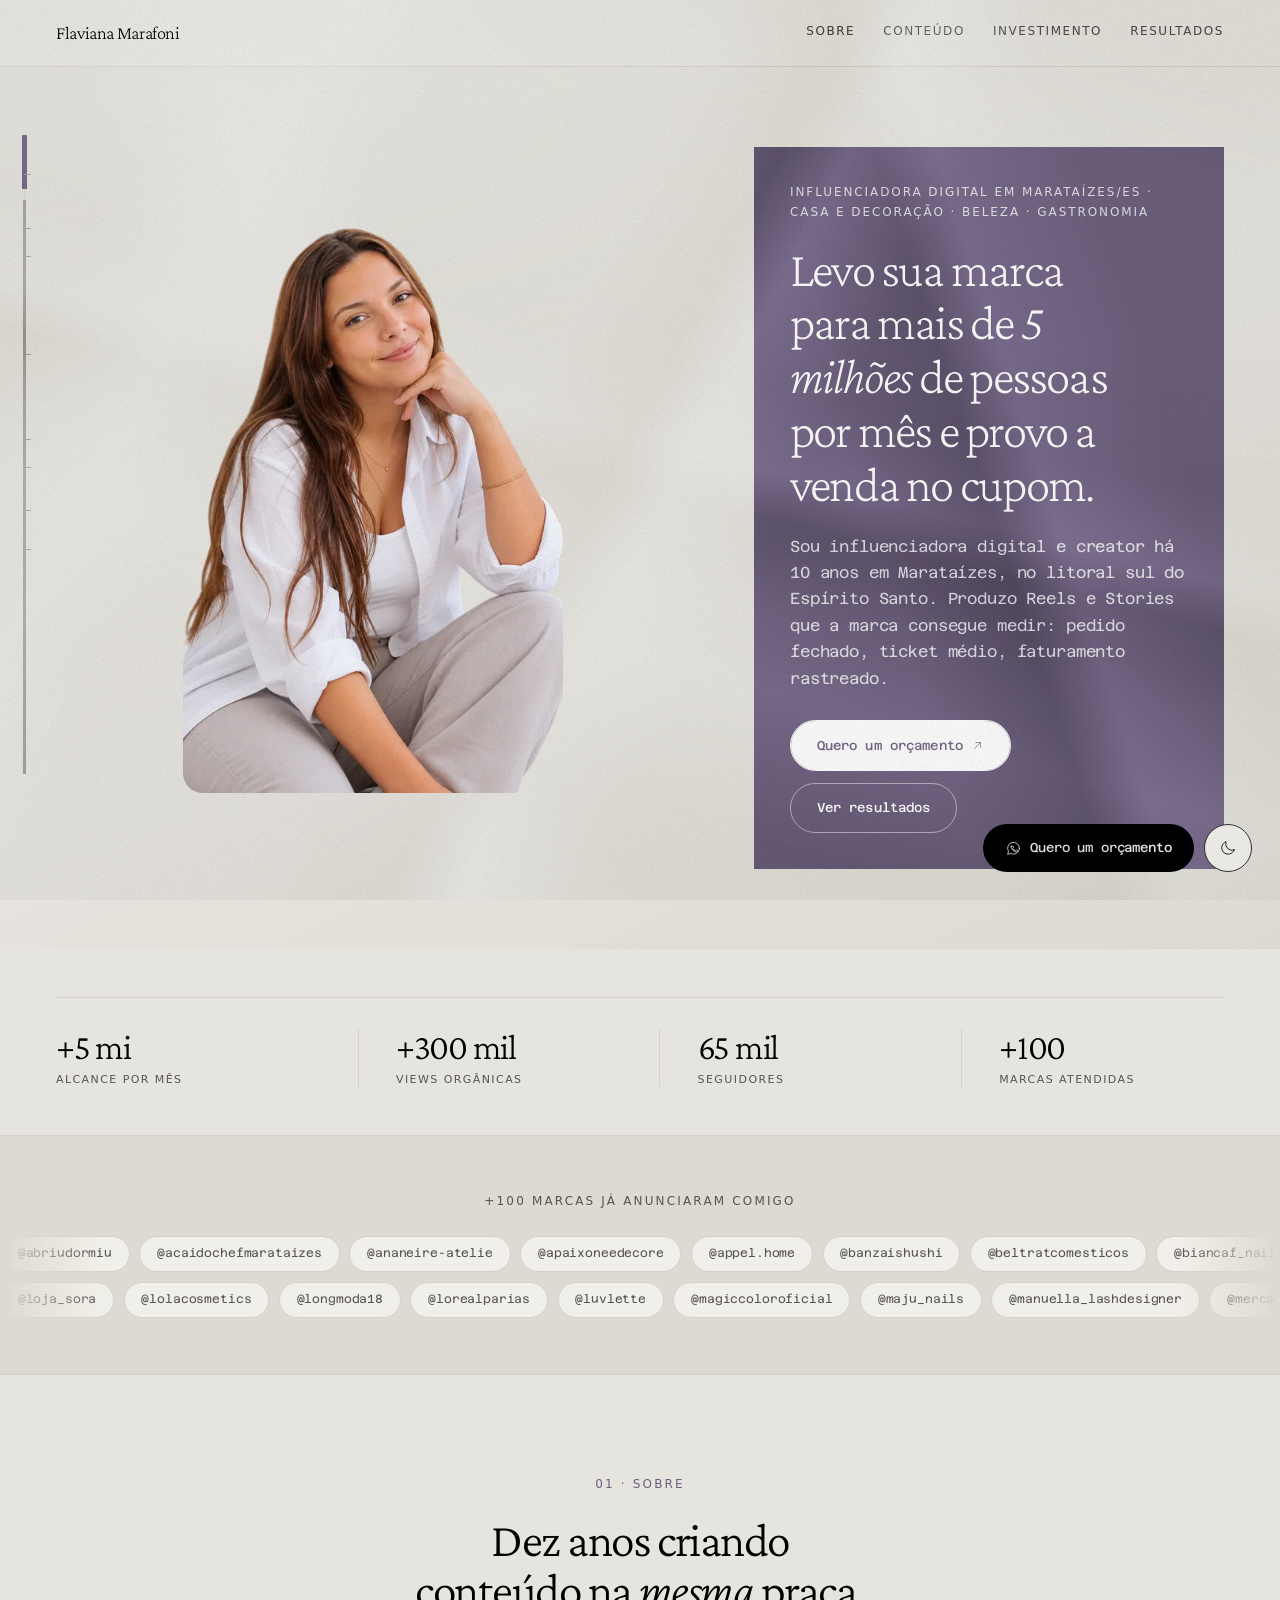
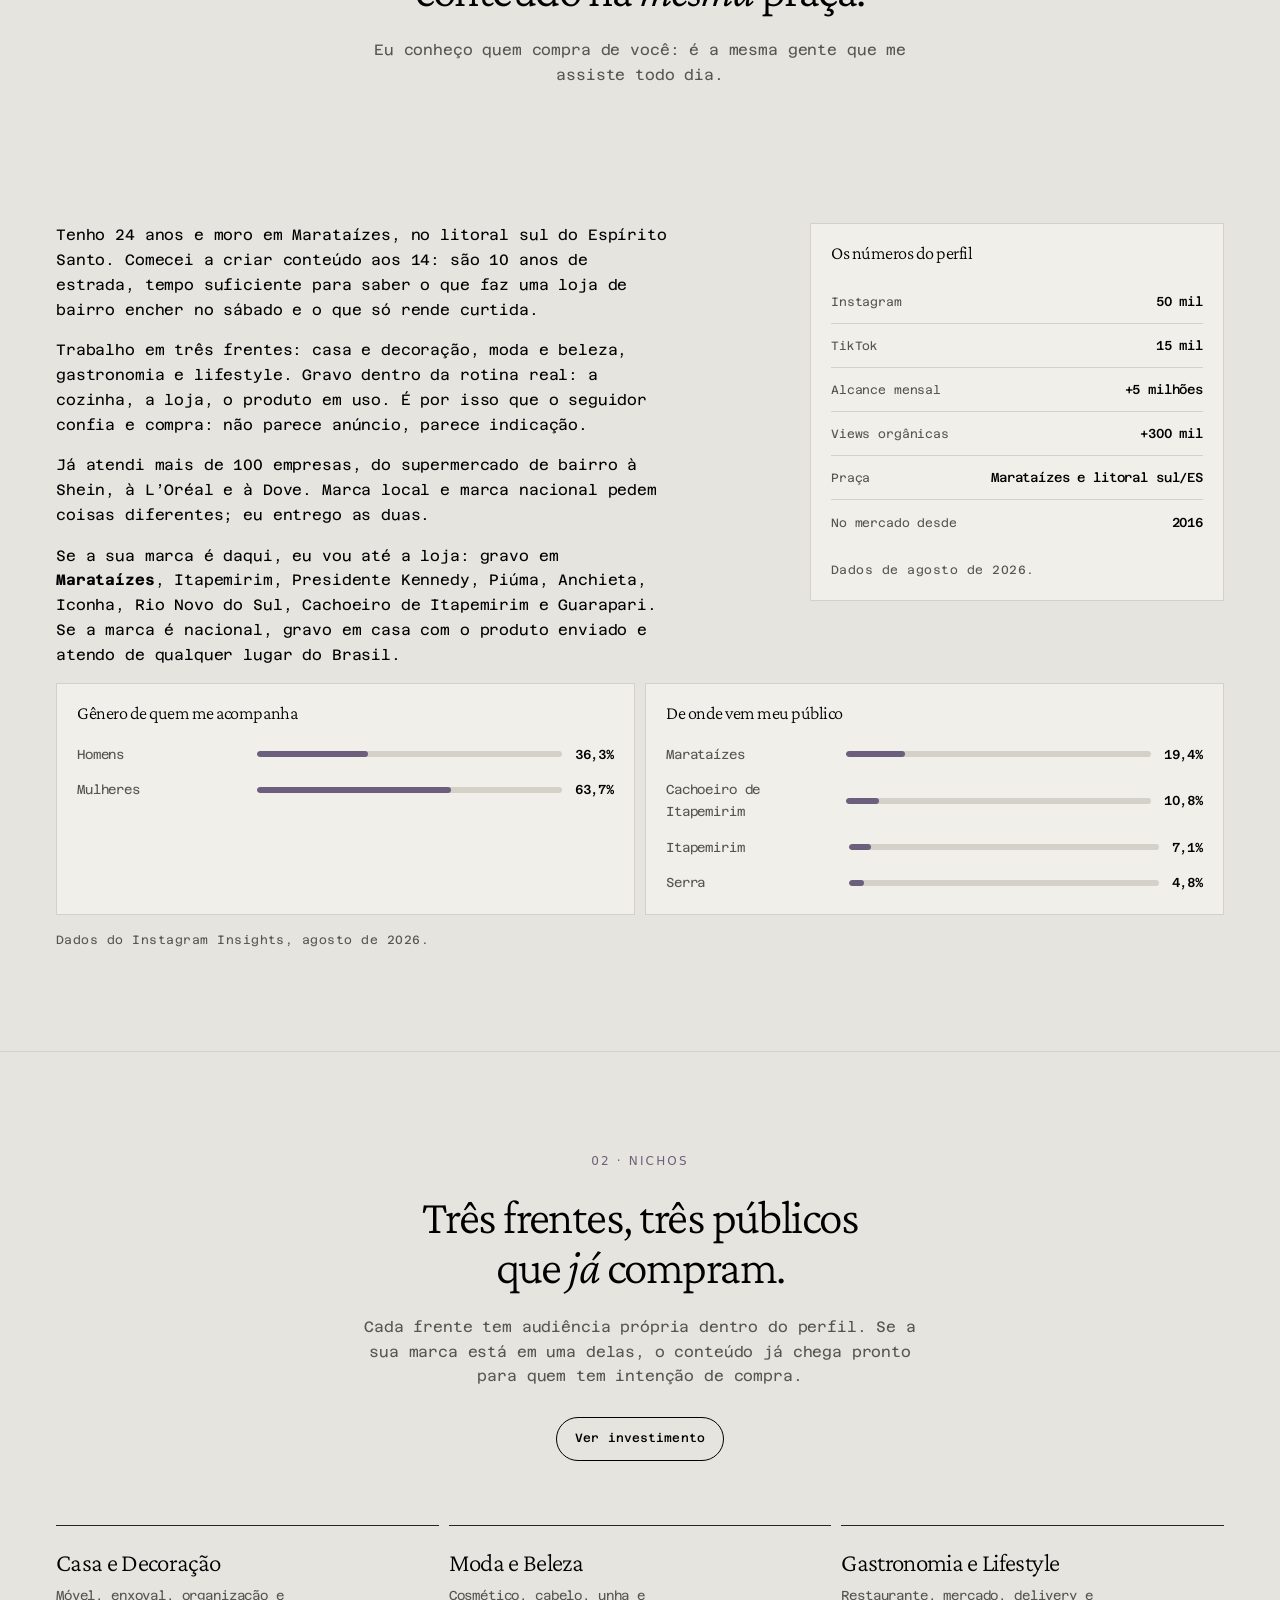
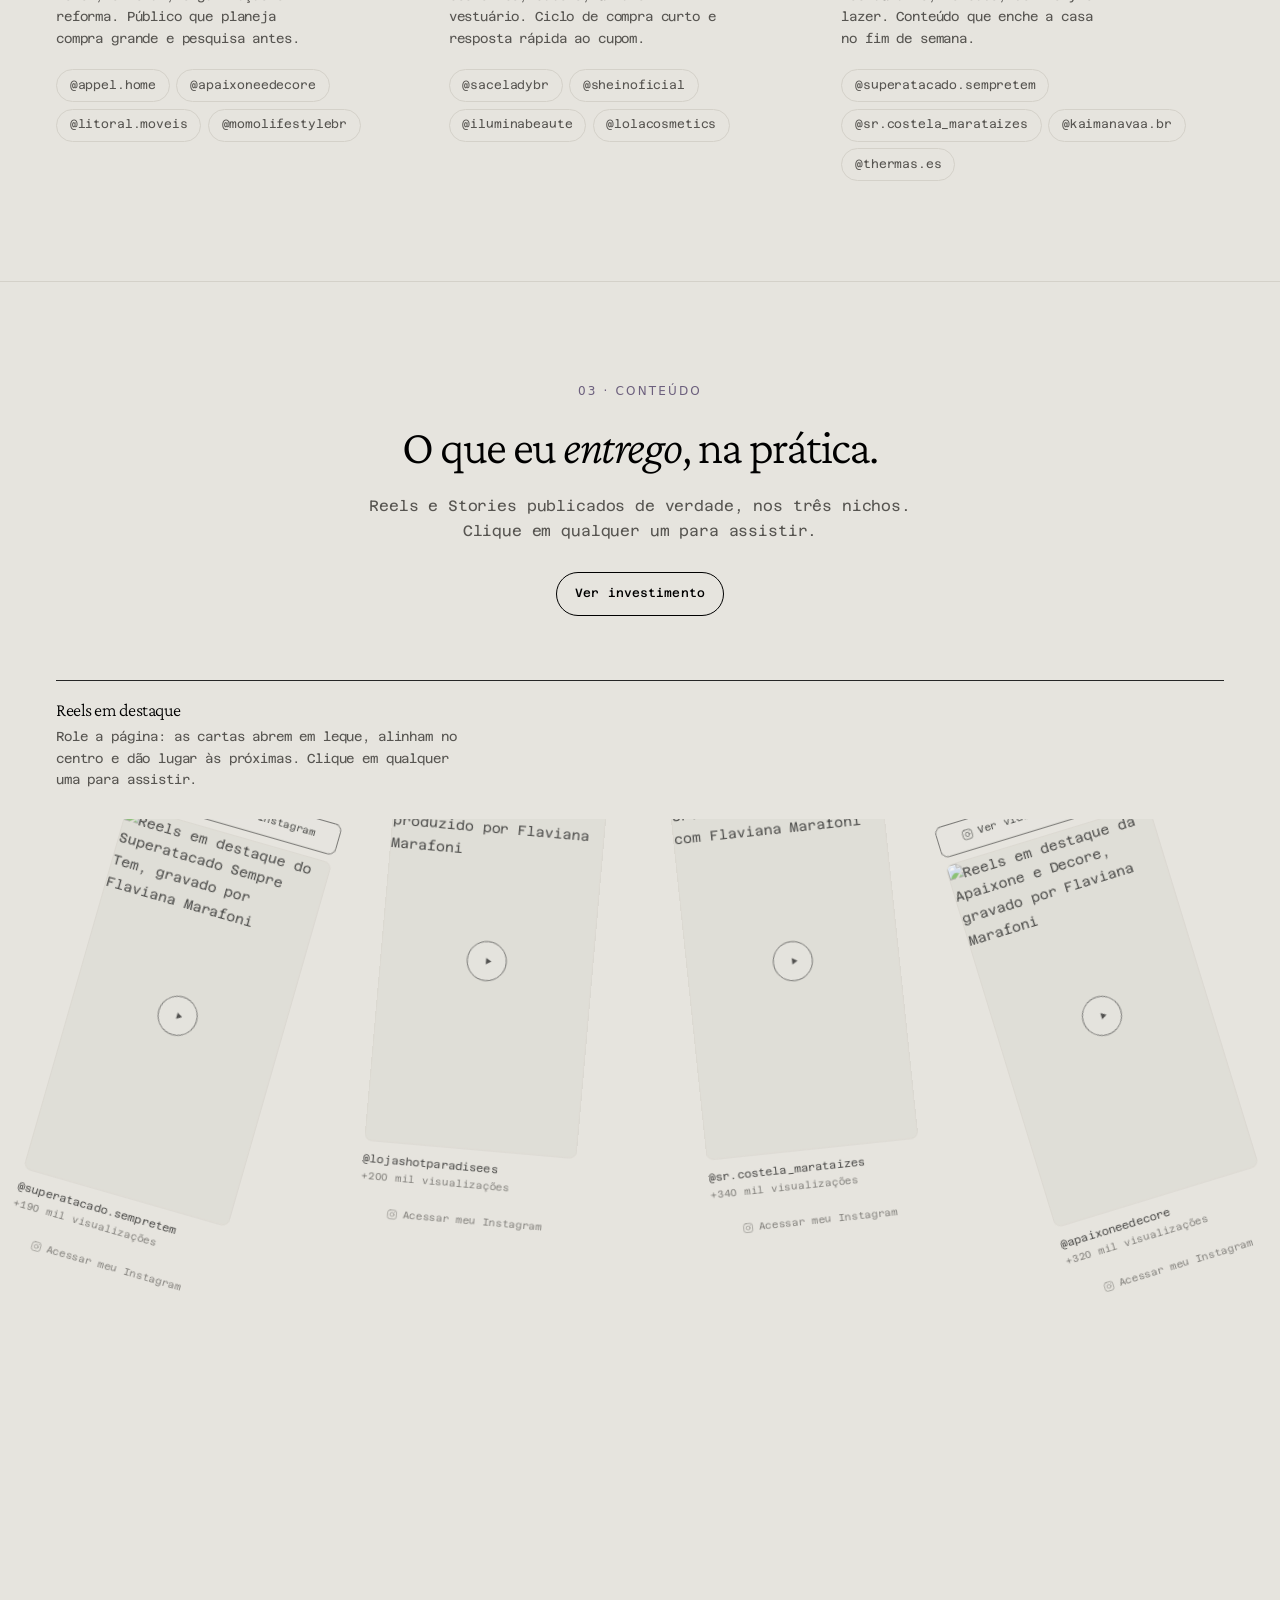
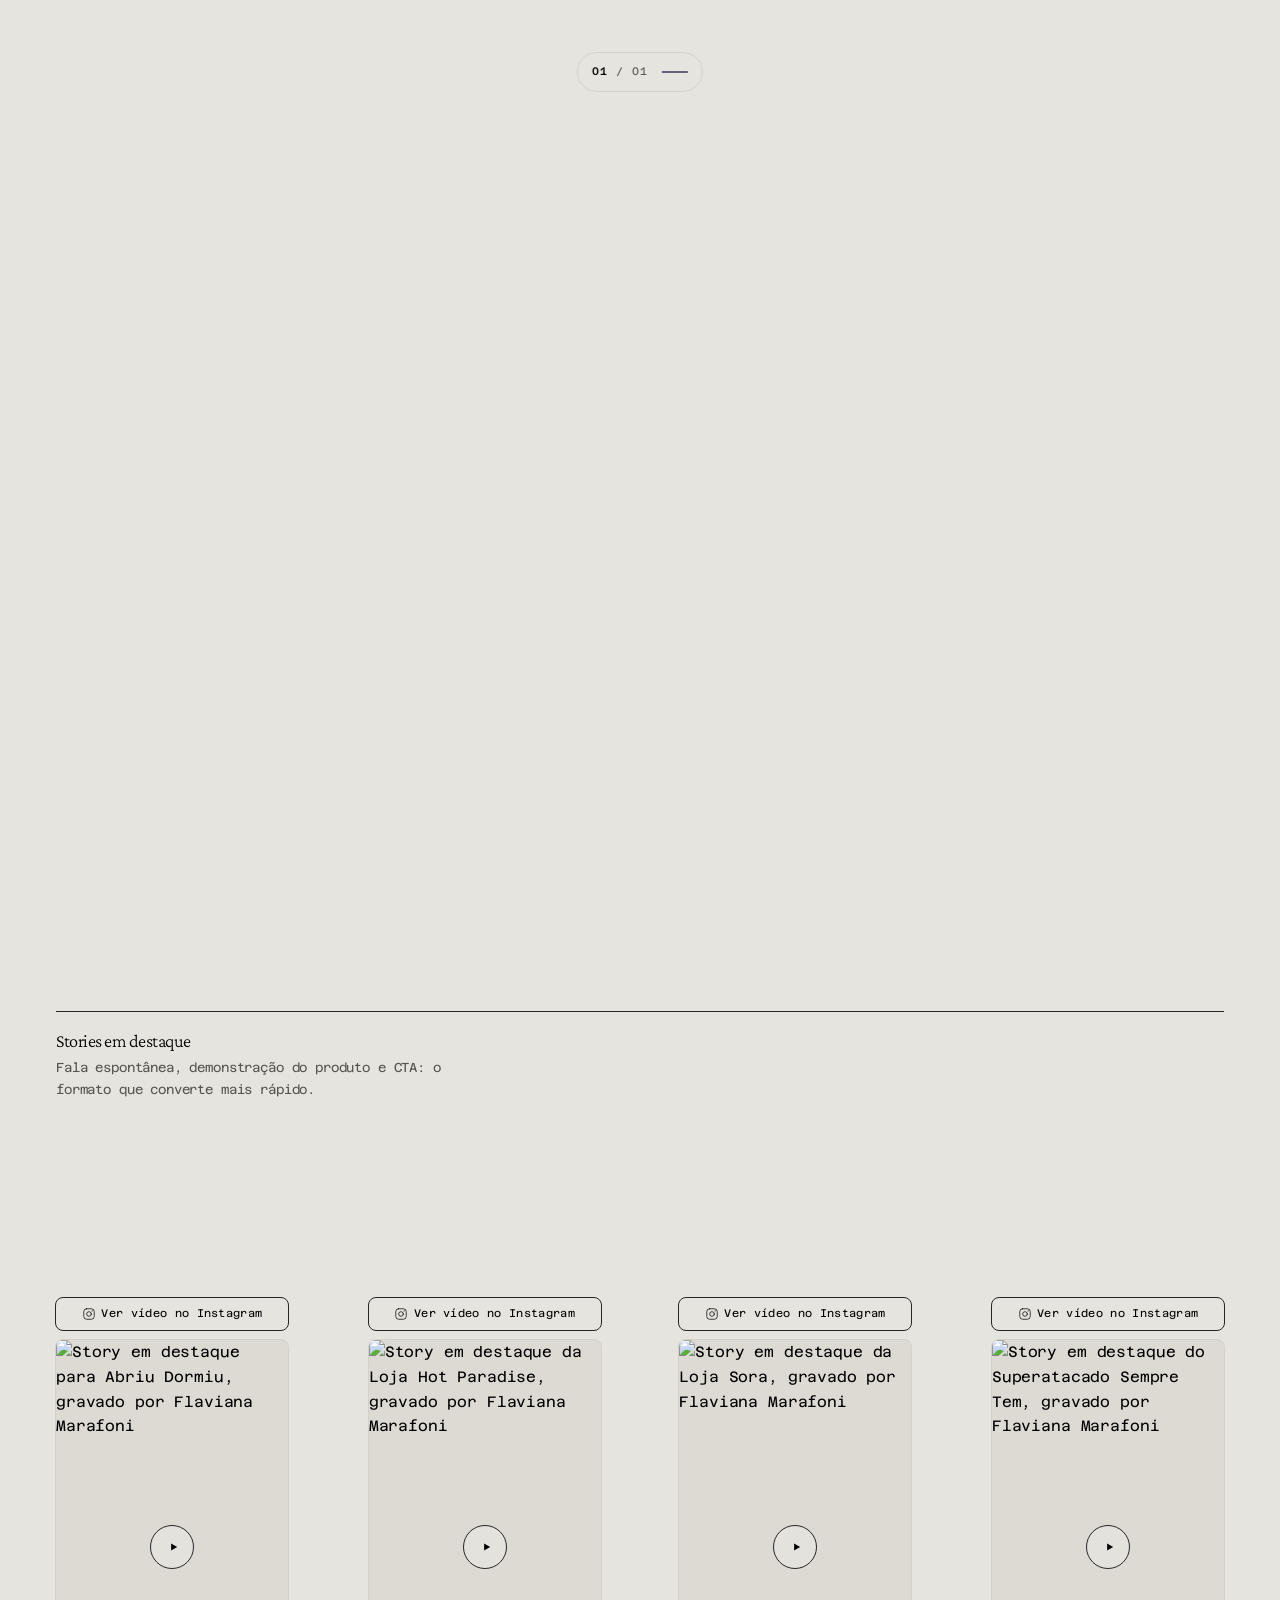
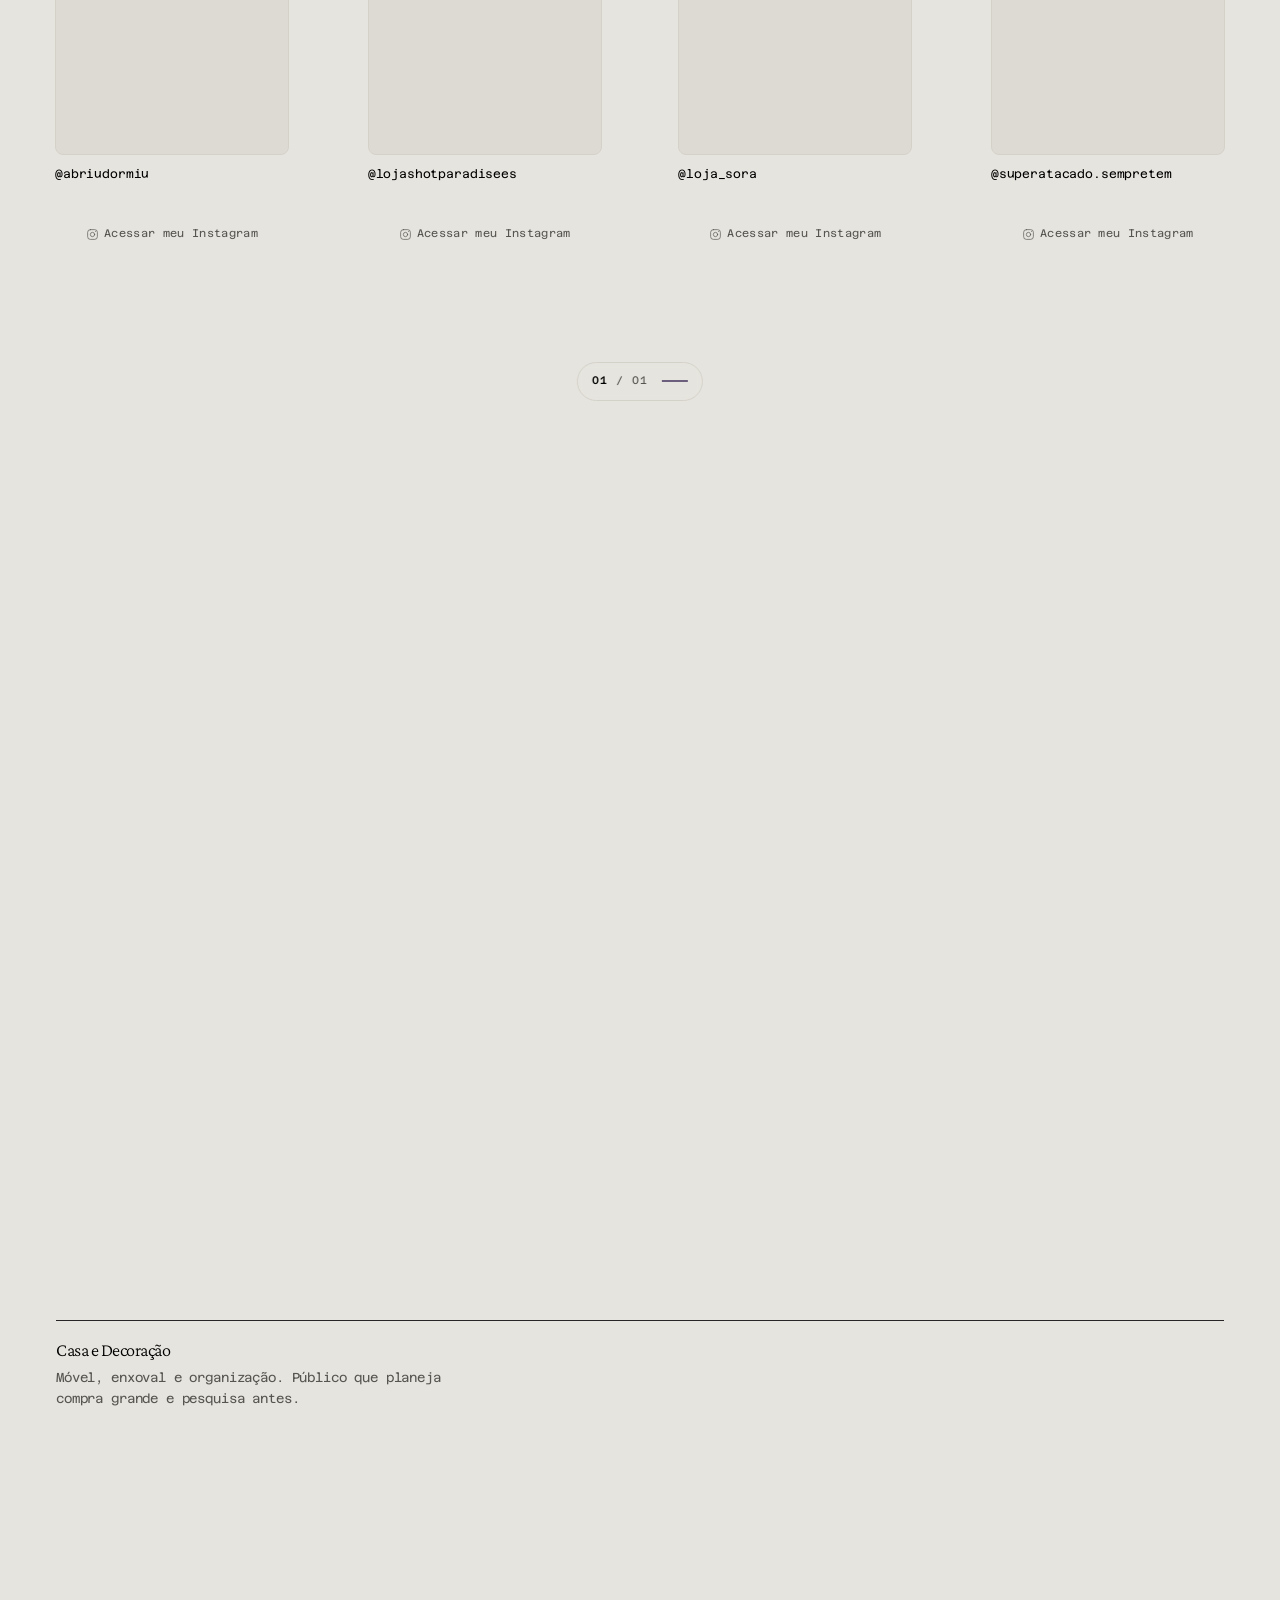
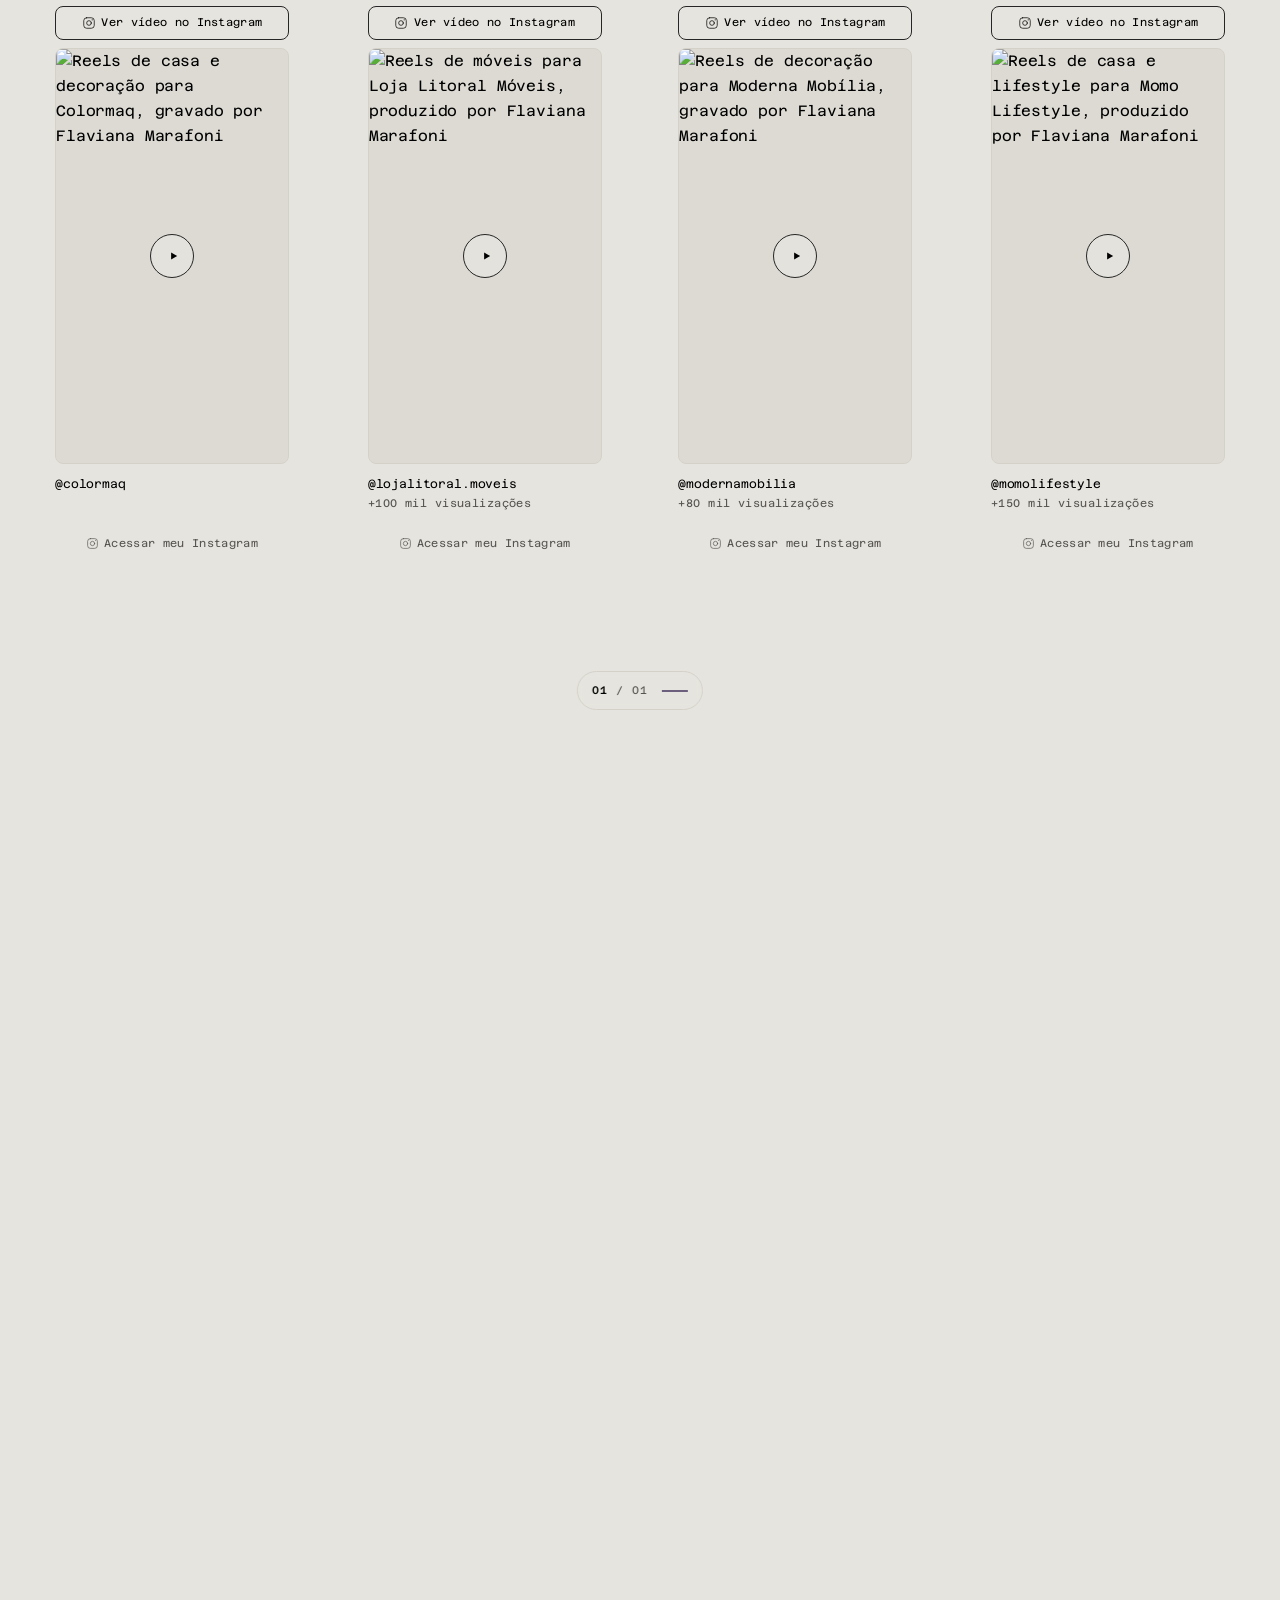
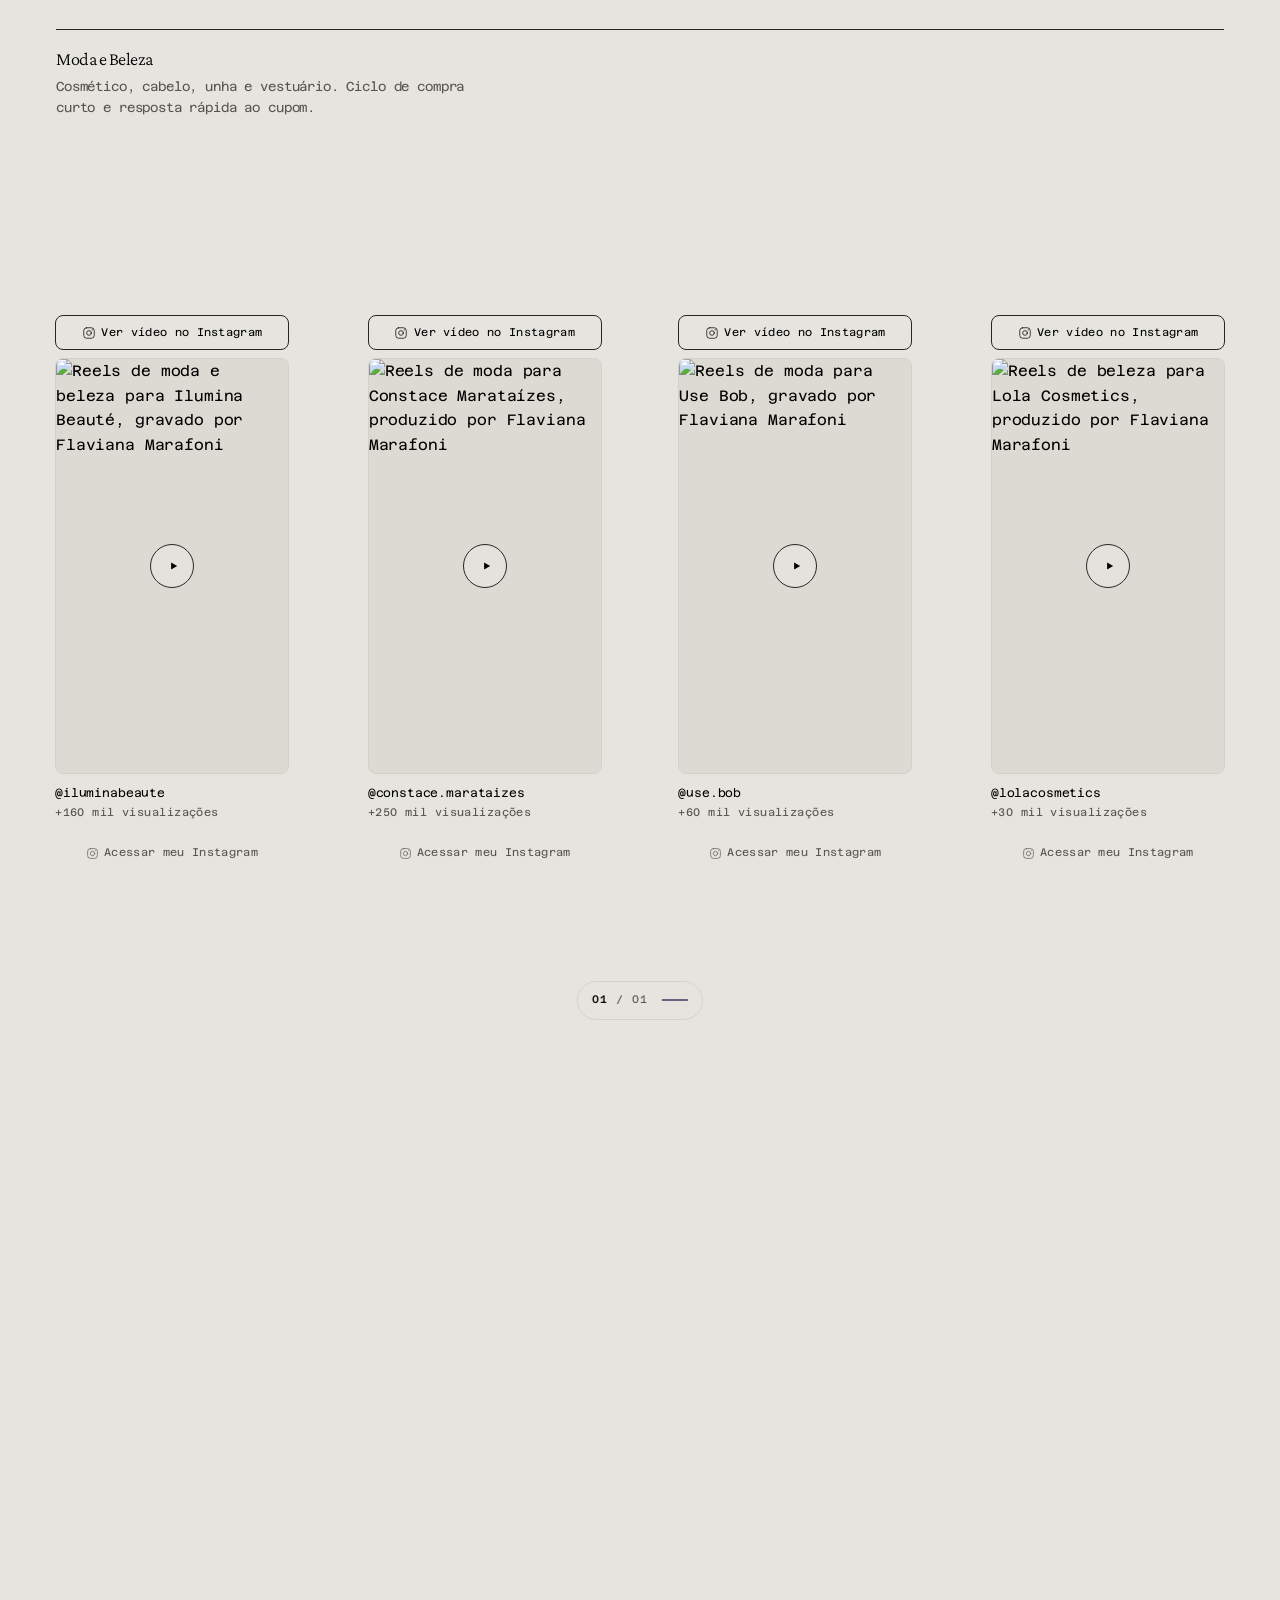
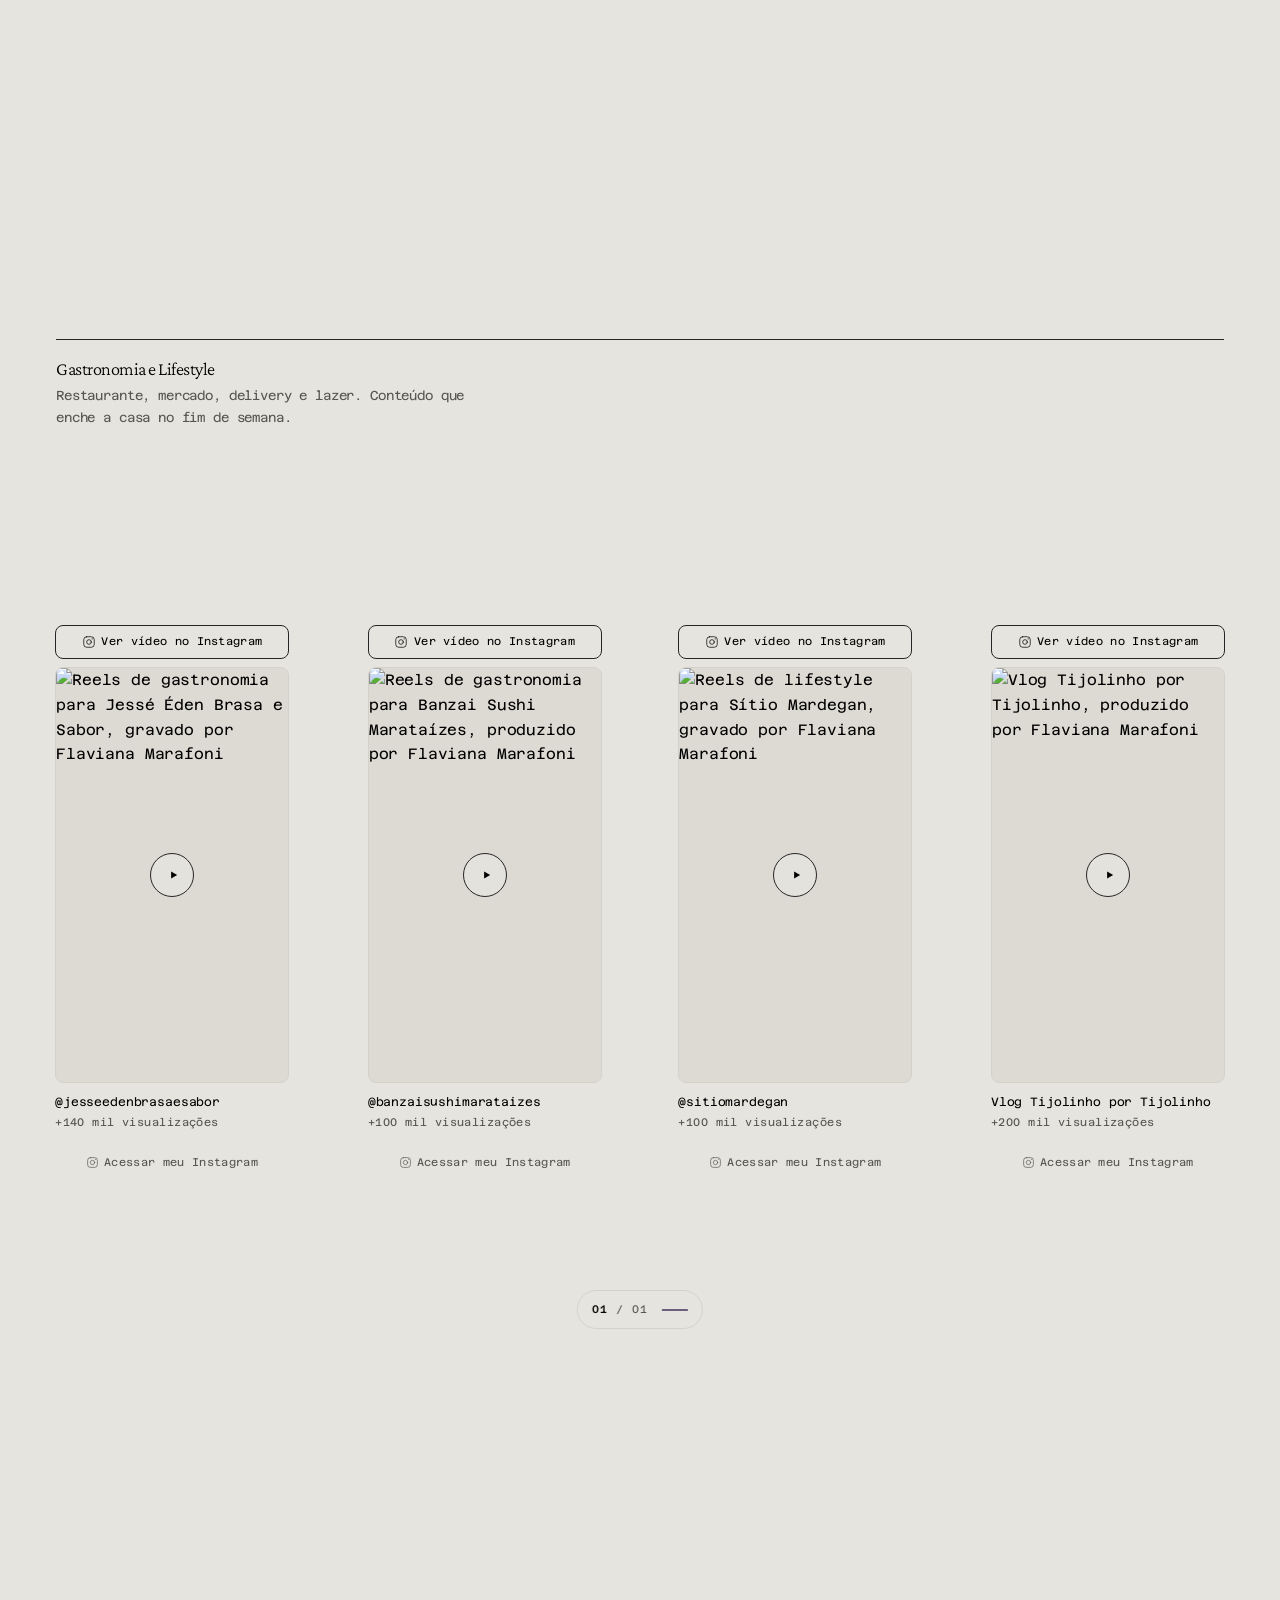
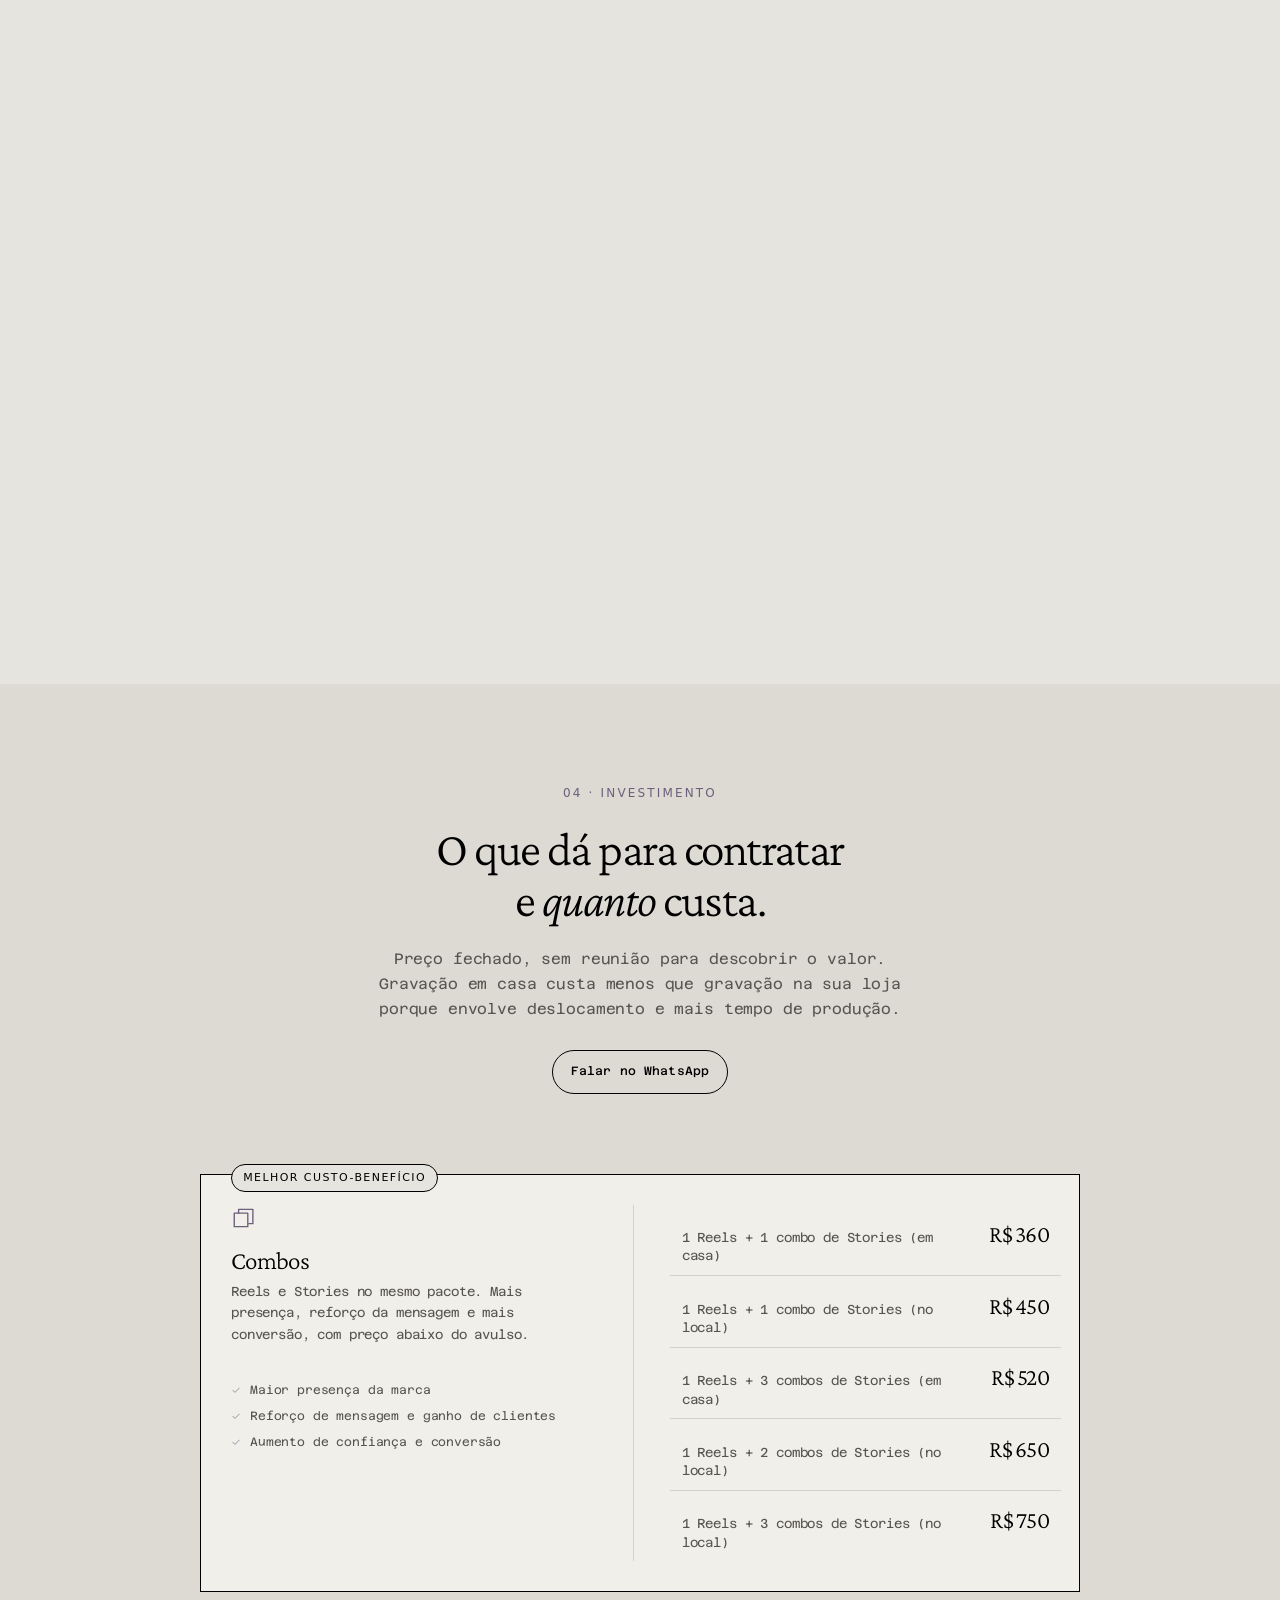
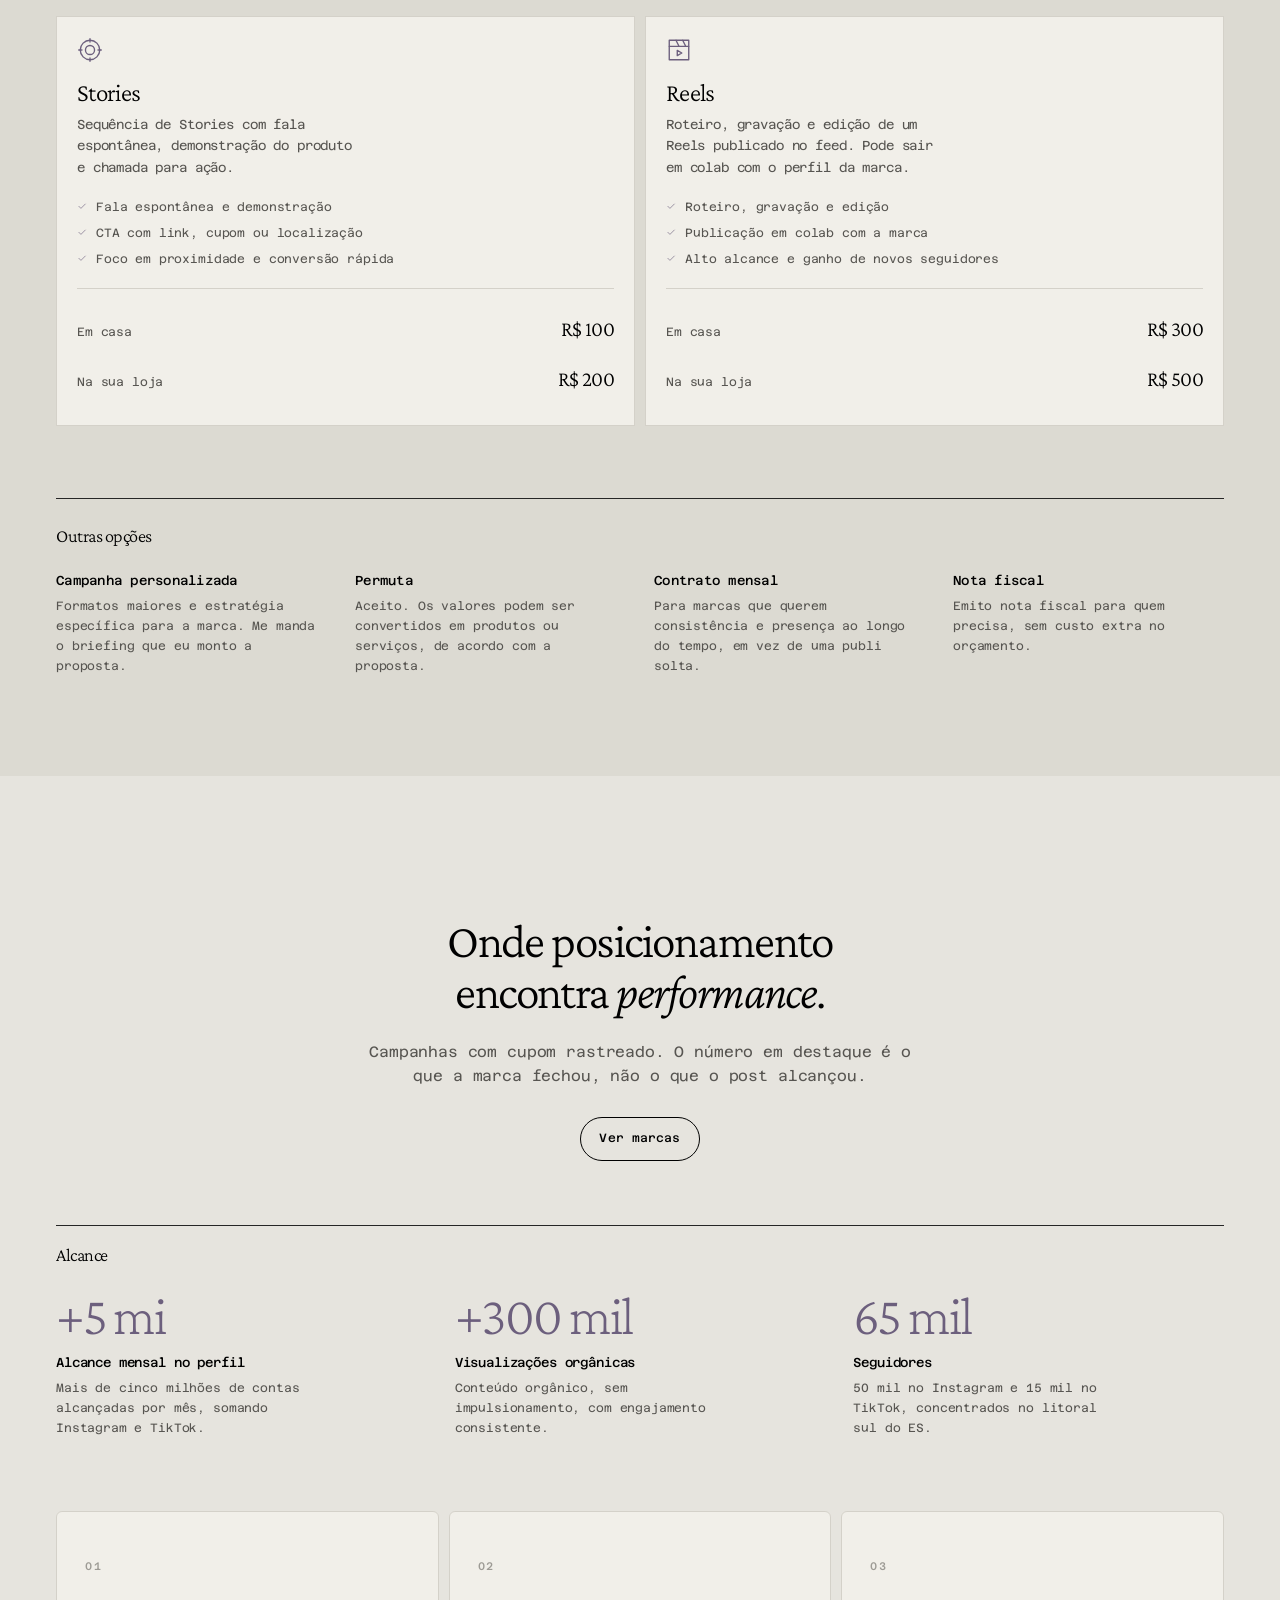
==== index.html @ bb53047c "Site Flaviana Marafoni: landing page + config de deploy na Vercel - vercel.json traduz o .htaccess (" ====
﻿<!DOCTYPE html>
<html lang="pt-BR">

<head>
  <meta charset="utf-8">
  <script>
    /* Carimba o tema ANTES da primeira pintura - sem isso o reload no modo escuro
       pisca branco. O padrao e sempre claro: so entra no escuro quem escolheu. */
    (function () {
      var h = document.documentElement;
      h.classList.add("js");
      try {
        if (localStorage.getItem("fm_tema") === "escuro") h.setAttribute("data-theme", "dark");
      } catch (e) { /* localStorage bloqueado - segue no claro */ }
    })();
  </script>
  <meta name="viewport" content="width=device-width, initial-scale=1">

  <!-- ==========================================================================
     GOOGLE ANALYTICS (GA4) - desativado ate ter o ID de mensuracao.
     Quando criar a propriedade em analytics.google.com, troque G-XXXXXXXXXX
     (nas DUAS linhas abaixo) pelo ID real e remova este comentario de aviso.
     Sem o ID real o script nem carrega de verdade - nao gera erro, so nao mede nada.
     ========================================================================== -->
  <!--
  <script async src="https://www.googletagmanager.com/gtag/js?id=G-XXXXXXXXXX"></script>
  <script>
    window.dataLayer = window.dataLayer || [];
    function gtag() { dataLayer.push(arguments); }
    gtag('js', new Date());
    gtag('config', 'G-XXXXXXXXXX');
  </script>
  -->

  <!-- ==========================================================================
     !!! TROCAR ANTES DE PUBLICAR !!!
     Todo endereco absoluto abaixo usa o placeholder  https://flaviana-marafoni.vercel.app
     Assim que o dominio existir, faca um FIND/REPLACE de  flaviana-marafoni.vercel.app
     por o dominio real NESTES QUATRO ARQUIVOS:
        index.html · robots.txt · sitemap.xml · img/favicon_io/site.webmanifest
     Enquanto for placeholder o canonical aponta pro nada e o Google nao indexa.
     Passo a passo completo em docs/seo-checklist.md
     ========================================================================== -->
  <link rel="canonical" href="https://flaviana-marafoni.vercel.app/">

  <title>Flaviana Marafoni, Influenciadora Digital em Marataízes/ES</title>
  <!-- ~155 caracteres de proposito: acima disso o Google corta no "..." e a
       chamada de acao ("peca seu orcamento") morre no meio da frase. -->
  <meta name="description"
    content="Influenciadora digital em Marataízes/ES. Reels e Stories com venda provada no cupom para casa e decoração, beleza e gastronomia. +100 marcas atendidas.">

  <!-- Deixa o Google usar imagem grande, trecho longo e preview de video no resultado. -->
  <meta name="robots" content="index, follow, max-image-preview:large, max-snippet:-1, max-video-preview:-1">
  <meta name="googlebot" content="index, follow, max-image-preview:large, max-snippet:-1, max-video-preview:-1">
  <meta name="author" content="Flaviana Marafoni">

  <!-- Cor unica de proposito. Este site NAO segue o prefers-color-scheme: ele
       abre sempre no claro e o escuro e opt-in pelo botao (regra que ja estava
       no CSS e no script inline la em cima). Variar o theme-color pelo tema do
       sistema pintaria a barra do navegador de preto com a pagina branca. Pelo
       mesmo motivo nao ha <meta name="color-scheme">: ele deixaria a barra de
       rolagem e os controles escuros num site claro. -->
  <meta name="theme-color" content="#e6e4de">
  <meta name="format-detection" content="telephone=no">

  <!-- ---- SEO local: coordenadas de Marataizes/ES ----
     Nao sao sinal forte pro Google, mas o Bing e varios agregadores ainda leem. -->
  <meta name="geo.region" content="BR-ES">
  <meta name="geo.placename" content="Marataízes, Espírito Santo">
  <meta name="geo.position" content="-21.043300;-40.824400">
  <meta name="ICBM" content="-21.043300, -40.824400">

  <!-- ---- Open Graph (WhatsApp, Facebook, Instagram, LinkedIn) ---- -->
  <meta property="og:type" content="profile">
  <meta property="og:locale" content="pt_BR">
  <meta property="og:site_name" content="Flaviana Marafoni">
  <meta property="og:url" content="https://flaviana-marafoni.vercel.app/">
  <meta property="og:title" content="Flaviana Marafoni, Influenciadora Digital em Marataízes/ES">
  <meta property="og:description"
    content="5 milhões de alcance por mês e +100 marcas atendidas. Reels e Stories com venda rastreada por cupom em Marataízes e no litoral sul do ES.">
  <meta property="og:image" content="https://flaviana-marafoni.vercel.app/img/og.jpg">
  <meta property="og:image:secure_url" content="https://flaviana-marafoni.vercel.app/img/og.jpg">
  <meta property="og:image:type" content="image/jpeg">
  <meta property="og:image:width" content="1200">
  <meta property="og:image:height" content="630">
  <meta property="og:image:alt" content="Flaviana Marafoni, influenciadora digital em Marataízes/ES">
  <meta property="profile:first_name" content="Flaviana">
  <meta property="profile:last_name" content="Marafoni">
  <meta property="profile:gender" content="female">

  <!-- ---- Twitter / X ---- -->
  <meta name="twitter:card" content="summary_large_image">
  <meta name="twitter:title" content="Flaviana Marafoni, Influenciadora Digital em Marataízes/ES">
  <meta name="twitter:description"
    content="5 milhões de alcance por mês e +100 marcas atendidas. Reels e Stories com venda rastreada por cupom.">
  <meta name="twitter:image" content="https://flaviana-marafoni.vercel.app/img/og.jpg">
  <meta name="twitter:image:alt" content="Flaviana Marafoni, influenciadora digital em Marataízes/ES">

  <!-- ---- Favicon / PWA (gerados a partir do retrato dela) ---- -->
  <link rel="icon" href="img/favicon_io/favicon.ico" sizes="32x32">
  <link rel="icon" type="image/png" sizes="32x32" href="img/favicon_io/favicon-32x32.png">
  <link rel="icon" type="image/png" sizes="16x16" href="img/favicon_io/favicon-16x16.png">
  <link rel="apple-touch-icon" sizes="180x180" href="img/favicon_io/apple-touch-icon.png">
  <link rel="manifest" href="img/favicon_io/site.webmanifest">
  <meta name="apple-mobile-web-app-title" content="Flaviana Marafoni">
  <meta name="application-name" content="Flaviana Marafoni">

  <!-- ---- Performance: o retrato do hero e o LCP, entao ele vem antes de tudo ---- -->
  <link rel="preload" as="image" href="img/flaviana-720.webp"
    imagesrcset="img/flaviana-480.webp 480w, img/flaviana-720.webp 720w, img/flaviana-1024.webp 1024w"
    imagesizes="(max-width:900px) 45vw, 380px" fetchpriority="high">

  <link rel="preconnect" href="https://fonts.googleapis.com">
  <link rel="preconnect" href="https://fonts.gstatic.com" crossorigin>
  <!-- As capas dos Reels vem do YouTube; o handshake adiantado economiza ~200ms. -->
  <link rel="preconnect" href="https://i.ytimg.com" crossorigin>
  <link rel="dns-prefetch" href="https://cdn.jsdelivr.net">
  <!-- Crimson Pro precisa do eixo italico (ital,wght): as headlines usam <em> em italico real.
     Sem o eixo o browser sintetiza um obliquo falso e fica pior que o roman. -->
  <link
    href="https://fonts.googleapis.com/css2?family=Azeret+Mono:wght@400;500&family=Crimson+Pro:ital,wght@0,200;0,300;1,200;1,300&display=swap"
    rel="stylesheet">
  <link rel="stylesheet" href="styles/styles.css">
  <link rel="stylesheet" href="https://cdn.jsdelivr.net/npm/@fancyapps/ui@5.0/dist/fancybox/fancybox.css">
  <noscript>
    <style>
      .intro,
      .theme-toggle,
      .footer__clock {
        display: none
      }

      [data-stagger],
      [data-reveal] {
        opacity: 1 !important;
        transform: none !important
      }
    </style>
  </noscript>

  <!-- ==========================================================================
     DADOS ESTRUTURADOS (JSON-LD, schema.org)
     E o que faz o Google entender QUEM ela e, O QUE vende, POR QUANTO e ONDE
     atende - e o que habilita o painel de conhecimento e o rich result de FAQ.
     Um unico @graph com tudo cruzado por @id, do jeito que o Google prefere.
     Valide em: https://search.google.com/test/rich-results
     ========================================================================== -->
  <script type="application/ld+json">
{
  "@context": "https://schema.org",
  "@graph": [
    {
      "@type": "WebSite",
      "@id": "https://flaviana-marafoni.vercel.app/#website",
      "url": "https://flaviana-marafoni.vercel.app/",
      "name": "Flaviana Marafoni, Influenciadora Digital",
      "alternateName": "Flaviana Marafoni Creator",
      "description": "Portfólio e mídia kit de Flaviana Marafoni, influenciadora digital e creator em Marataízes, litoral sul do Espírito Santo.",
      "inLanguage": "pt-BR",
      "publisher": { "@id": "https://flaviana-marafoni.vercel.app/#flaviana" }
    },
    {
      "@type": "WebPage",
      "@id": "https://flaviana-marafoni.vercel.app/#webpage",
      "url": "https://flaviana-marafoni.vercel.app/",
      "name": "Flaviana Marafoni, Influenciadora Digital em Marataízes/ES",
      "description": "Influenciadora digital e creator em Marataízes/ES. Reels e Stories com venda provada no cupom. +100 marcas atendidas e 5 milhões de alcance por mês.",
      "isPartOf": { "@id": "https://flaviana-marafoni.vercel.app/#website" },
      "about": { "@id": "https://flaviana-marafoni.vercel.app/#flaviana" },
      "primaryImageOfPage": { "@id": "https://flaviana-marafoni.vercel.app/#retrato" },
      "inLanguage": "pt-BR",
      "breadcrumb": { "@id": "https://flaviana-marafoni.vercel.app/#breadcrumb" }
    },
    {
      "@type": "BreadcrumbList",
      "@id": "https://flaviana-marafoni.vercel.app/#breadcrumb",
      "itemListElement": [
        { "@type": "ListItem", "position": 1, "name": "Início",        "item": "https://flaviana-marafoni.vercel.app/" },
        { "@type": "ListItem", "position": 2, "name": "Sobre",         "item": "https://flaviana-marafoni.vercel.app/#sobre" },
        { "@type": "ListItem", "position": 3, "name": "Conteúdo",      "item": "https://flaviana-marafoni.vercel.app/#conteudos" },
        { "@type": "ListItem", "position": 4, "name": "Investimento",  "item": "https://flaviana-marafoni.vercel.app/#investimento" },
        { "@type": "ListItem", "position": 5, "name": "Resultados",    "item": "https://flaviana-marafoni.vercel.app/#cases" }
      ]
    },
    {
      "@type": "ImageObject",
      "@id": "https://flaviana-marafoni.vercel.app/#retrato",
      "url": "https://flaviana-marafoni.vercel.app/img/og.jpg",
      "contentUrl": "https://flaviana-marafoni.vercel.app/img/og.jpg",
      "width": 1200,
      "height": 630,
      "caption": "Flaviana Marafoni, influenciadora digital em Marataízes/ES"
    },
    {
      "@type": "Person",
      "@id": "https://flaviana-marafoni.vercel.app/#flaviana",
      "name": "Flaviana Marafoni",
      "givenName": "Flaviana",
      "familyName": "Marafoni",
      "gender": "Female",
      "url": "https://flaviana-marafoni.vercel.app/",
      "mainEntityOfPage": { "@id": "https://flaviana-marafoni.vercel.app/#webpage" },
      "image": { "@id": "https://flaviana-marafoni.vercel.app/#retrato" },
      "jobTitle": "Influenciadora Digital e Creator de Conteúdo",
      "description": "Influenciadora digital e criadora de conteúdo há 10 anos em Marataízes, no litoral sul do Espírito Santo. Produz Reels e Stories para marcas de casa e decoração, moda e beleza, gastronomia e lifestyle, com resultado rastreado por cupom. Já atendeu mais de 100 marcas, de comércio local a Shein, L'Oréal e Dove.",
      "email": "mailto:flavianamarafoni@gmail.com",
      "telephone": "+55-28-99941-8357",
      "nationality": { "@type": "Country", "name": "Brasil" },
      "knowsLanguage": "pt-BR",
      "worksFor": { "@id": "https://flaviana-marafoni.vercel.app/#negocio" },
      "address": {
        "@type": "PostalAddress",
        "addressLocality": "Marataízes",
        "addressRegion": "ES",
        "addressCountry": "BR"
      },
      "homeLocation": {
        "@type": "Place",
        "name": "Marataízes, Espírito Santo",
        "geo": { "@type": "GeoCoordinates", "latitude": -21.0433, "longitude": -40.8244 }
      },
      "knowsAbout": [
        "Marketing de influência",
        "Marketing digital",
        "Criação de conteúdo para Instagram",
        "Instagram Reels",
        "Instagram Stories",
        "TikTok",
        "Publicidade em redes sociais",
        "Conteúdo UGC (User Generated Content)",
        "Casa e decoração",
        "Moda e beleza",
        "Gastronomia e lifestyle",
        "Publicidade para comércio local"
      ],
      "sameAs": [
        "https://www.instagram.com/flavianamarafoni",
        "https://www.tiktok.com/@flavimarafoni"
      ]
    },
    {
      "@type": ["ProfessionalService", "MarketingAgency"],
      "@id": "https://flaviana-marafoni.vercel.app/#negocio",
      "name": "Flaviana Marafoni, Marketing de Influência",
      "alternateName": "Flaviana Marafoni Influenciadora Digital",
      "description": "Publicidade com influenciadora digital em Marataízes e no litoral sul do Espírito Santo: Reels, Stories e campanhas para marcas de casa e decoração, moda e beleza, gastronomia e lifestyle, com venda rastreada por cupom.",
      "url": "https://flaviana-marafoni.vercel.app/",
      "image": { "@id": "https://flaviana-marafoni.vercel.app/#retrato" },
      "logo": "https://flaviana-marafoni.vercel.app/img/favicon_io/android-chrome-512x512.png",
      "founder": { "@id": "https://flaviana-marafoni.vercel.app/#flaviana" },
      "foundingDate": "2016",
      "email": "flavianamarafoni@gmail.com",
      "telephone": "+55-28-99941-8357",
      "priceRange": "R$ 100 – R$ 750",
      "currenciesAccepted": "BRL",
      "paymentAccepted": "Pix, Transferência bancária, Permuta",
      "address": {
        "@type": "PostalAddress",
        "addressLocality": "Marataízes",
        "addressRegion": "ES",
        "postalCode": "29345-000",
        "addressCountry": "BR"
      },
      "geo": { "@type": "GeoCoordinates", "latitude": -21.0433, "longitude": -40.8244 },
      "areaServed": [
        { "@type": "City", "name": "Marataízes",              "addressRegion": "ES", "addressCountry": "BR" },
        { "@type": "City", "name": "Itapemirim",              "addressRegion": "ES", "addressCountry": "BR" },
        { "@type": "City", "name": "Presidente Kennedy",      "addressRegion": "ES", "addressCountry": "BR" },
        { "@type": "City", "name": "Piúma",                   "addressRegion": "ES", "addressCountry": "BR" },
        { "@type": "City", "name": "Anchieta",                "addressRegion": "ES", "addressCountry": "BR" },
        { "@type": "City", "name": "Iconha",                  "addressRegion": "ES", "addressCountry": "BR" },
        { "@type": "City", "name": "Rio Novo do Sul",         "addressRegion": "ES", "addressCountry": "BR" },
        { "@type": "City", "name": "Cachoeiro de Itapemirim", "addressRegion": "ES", "addressCountry": "BR" },
        { "@type": "City", "name": "Guarapari",               "addressRegion": "ES", "addressCountry": "BR" },
        { "@type": "State", "name": "Espírito Santo", "addressCountry": "BR" }
      ],
      "sameAs": [
        "https://www.instagram.com/flavianamarafoni",
        "https://www.tiktok.com/@flavimarafoni"
      ],
      "contactPoint": {
        "@type": "ContactPoint",
        "contactType": "Comercial e parcerias",
        "telephone": "+55-28-99941-8357",
        "email": "flavianamarafoni@gmail.com",
        "availableLanguage": ["Portuguese"],
        "areaServed": "BR"
      },
      "hasOfferCatalog": {
        "@type": "OfferCatalog",
        "name": "Formatos de publicidade com influenciadora",
        "itemListElement": [
          {
            "@type": "Offer",
            "name": "Stories patrocinado, gravado em casa",
            "description": "Sequência de Stories com fala espontânea, demonstração do produto e chamada para ação com link, cupom ou localização.",
            "price": "100.00", "priceCurrency": "BRL", "availability": "https://schema.org/InStock",
            "itemOffered": { "@type": "Service", "name": "Stories patrocinado no Instagram", "serviceType": "Marketing de influência", "provider": { "@id": "https://flaviana-marafoni.vercel.app/#negocio" } }
          },
          {
            "@type": "Offer",
            "name": "Stories patrocinado, gravado na sua loja",
            "description": "Sequência de Stories gravada no ponto de venda do cliente, com deslocamento incluso.",
            "price": "200.00", "priceCurrency": "BRL", "availability": "https://schema.org/InStock",
            "itemOffered": { "@type": "Service", "name": "Stories patrocinado no local", "serviceType": "Marketing de influência", "provider": { "@id": "https://flaviana-marafoni.vercel.app/#negocio" } }
          },
          {
            "@type": "Offer",
            "name": "Reels patrocinado, gravado em casa",
            "description": "Roteiro, gravação e edição de um Reels publicado no feed, com opção de colab com o perfil da marca.",
            "price": "300.00", "priceCurrency": "BRL", "availability": "https://schema.org/InStock",
            "itemOffered": { "@type": "Service", "name": "Reels patrocinado no Instagram", "serviceType": "Marketing de influência", "provider": { "@id": "https://flaviana-marafoni.vercel.app/#negocio" } }
          },
          {
            "@type": "Offer",
            "name": "Reels patrocinado, gravado na sua loja",
            "description": "Roteiro, gravação no ponto de venda e edição de um Reels publicado no feed.",
            "price": "500.00", "priceCurrency": "BRL", "availability": "https://schema.org/InStock",
            "itemOffered": { "@type": "Service", "name": "Reels patrocinado no local", "serviceType": "Marketing de influência", "provider": { "@id": "https://flaviana-marafoni.vercel.app/#negocio" } }
          },
          {
            "@type": "Offer",
            "name": "Combo Reels + Stories",
            "description": "Reels e Stories no mesmo pacote, de R$ 360 (em casa) a R$ 750 (no local, com 3 combos de Stories). Melhor custo-benefício da tabela.",
            "priceSpecification": {
              "@type": "PriceSpecification",
              "minPrice": "360.00", "maxPrice": "750.00", "priceCurrency": "BRL"
            },
            "availability": "https://schema.org/InStock",
            "itemOffered": { "@type": "Service", "name": "Combo de Reels e Stories patrocinados", "serviceType": "Marketing de influência", "provider": { "@id": "https://flaviana-marafoni.vercel.app/#negocio" } }
          },
          {
            "@type": "Offer",
            "name": "Campanha personalizada e contrato mensal",
            "description": "Formatos maiores, estratégia específica para a marca e contratos mensais para presença contínua. Orçamento sob briefing. Permuta aceita.",
            "availability": "https://schema.org/InStock",
            "itemOffered": { "@type": "Service", "name": "Campanha de marketing de influência sob medida", "serviceType": "Marketing de influência", "provider": { "@id": "https://flaviana-marafoni.vercel.app/#negocio" } }
          }
        ]
      }
    },
    {
      "@type": "FAQPage",
      "@id": "https://flaviana-marafoni.vercel.app/#faq",
      "isPartOf": { "@id": "https://flaviana-marafoni.vercel.app/#webpage" },
      "mainEntity": [
        {
          "@type": "Question",
          "name": "Quanto custa uma publi com a Flaviana Marafoni?",
          "acceptedAnswer": { "@type": "Answer", "text": "Os valores são fechados e estão publicados na tabela. Stories custa R$ 100 gravado em casa e R$ 200 gravado na sua loja. Reels custa R$ 300 em casa e R$ 500 no local. Os combos de Reels + Stories vão de R$ 360 a R$ 750 e saem abaixo do avulso. Campanhas personalizadas e contratos mensais são orçados sob briefing." }
        },
        {
          "@type": "Question",
          "name": "Quais cidades a Flaviana Marafoni atende?",
          "acceptedAnswer": { "@type": "Answer", "text": "A base é Marataízes, no litoral sul do Espírito Santo. Ela grava também em Itapemirim, Presidente Kennedy, Piúma, Anchieta, Iconha, Rio Novo do Sul, Cachoeiro de Itapemirim e Guarapari. Marcas nacionais são atendidas de qualquer lugar do Brasil, com gravação em casa e envio do produto." }
        },
        {
          "@type": "Question",
          "name": "Quais nichos de marca ela trabalha?",
          "acceptedAnswer": { "@type": "Answer", "text": "Três frentes, cada uma com audiência própria dentro do perfil: casa e decoração (móvel, enxoval, organização e reforma), moda e beleza (cosmético, cabelo, unha e vestuário) e gastronomia e lifestyle (restaurante, mercado, delivery e lazer)." }
        },
        {
          "@type": "Question",
          "name": "Você aceita permuta?",
          "acceptedAnswer": { "@type": "Answer", "text": "Aceito. Os valores podem ser convertidos em produtos ou serviços, de acordo com a proposta. Me manda o que você tem em mente que a gente ajusta." }
        },
        {
          "@type": "Question",
          "name": "Você grava na minha loja?",
          "acceptedAnswer": { "@type": "Answer", "text": "Gravo. A diferença de valor entre “em casa” e “no local” cobre o deslocamento e o tempo maior de produção: Story sai R$ 200 e Reels R$ 500 quando eu vou até você. Atendo Marataízes e a região do litoral sul do Espírito Santo." }
        },
        {
          "@type": "Question",
          "name": "Dá para fechar por mês, em vez de publi avulsa?",
          "acceptedAnswer": { "@type": "Answer", "text": "Dá, e costuma render mais. Trabalho com contratos mensais para marcas que querem consistência e presença ao longo do tempo: a audiência passa a associar a marca ao perfil, e não só a lembrar de um post isolado." }
        },
        {
          "@type": "Question",
          "name": "Meu produto não encaixa em nenhum formato da tabela.",
          "acceptedAnswer": { "@type": "Answer", "text": "Então a gente monta uma campanha personalizada, com formato maior e estratégia específica para a sua marca. Me manda o briefing e eu volto com a proposta." }
        },
        {
          "@type": "Question",
          "name": "Em quanto tempo o conteúdo fica pronto?",
          "acceptedAnswer": { "@type": "Answer", "text": "Em média, gravo em até 5 dias úteis após receber todas as informações e/ou produtos da marca, e publico em até 3 dias úteis, ou conforme o calendário combinado com você. O pacote já inclui 1 rodada de ajustes no conteúdo final, quando necessário." }
        },
        {
          "@type": "Question",
          "name": "Como funciona o pagamento?",
          "acceptedAnswer": { "@type": "Answer", "text": "O pagamento é feito via Pix ou dinheiro físico, conforme as condições acordadas no fechamento da parceria. Para campanhas e projetos maiores, trabalho com 50% de sinal na confirmação e 50% na entrega/publicação do conteúdo. Para ações pontuais, a forma de pagamento pode ser ajustada de acordo com o projeto. Emito nota fiscal para quem precisa, sem custo extra." }
        },
        {
          "@type": "Question",
          "name": "Você emite nota fiscal?",
          "acceptedAnswer": { "@type": "Answer", "text": "Emito. Sou MEI e emito nota fiscal para a marca que precisa, sem custo extra no orçamento fechado." }
        },
        {
          "@type": "Question",
          "name": "Qual é o perfil do público que acompanha a Flaviana Marafoni?",
          "acceptedAnswer": { "@type": "Answer", "text": "63,7% mulheres e 36,3% homens, segundo o Instagram Insights. As principais cidades são Marataízes (19,4%), Cachoeiro de Itapemirim (10,8%), Itapemirim (7,1%) e Serra (4,8%), com o restante distribuído pelo Espírito Santo e pelo Brasil." }
        },
        {
          "@type": "Question",
          "name": "Qual é o alcance do perfil da Flaviana Marafoni?",
          "acceptedAnswer": { "@type": "Answer", "text": "Mais de 5 milhões de contas alcançadas por mês somando Instagram e TikTok, mais de 300 mil visualizações orgânicas e 65 mil seguidores: 50 mil no Instagram e 15 mil no TikTok, concentrados no litoral sul do Espírito Santo." }
        }
      ]
    }
  ]
}
</script>
</head>

<body>

  <a class="skip" href="#conteudo">Pular para o conteúdo</a>

  <!-- ============ SPRITE DE ÍCONES (SVG inline, traço 1.25, grid 24) ============ -->
  <svg class="sprite" aria-hidden="true" focusable="false" xmlns="http://www.w3.org/2000/svg">
    <defs>
      <symbol id="i-stories" viewBox="0 0 24 24">
        <circle cx="12" cy="12" r="9" />
        <circle cx="12" cy="12" r="4.2" />
        <path d="M12 1.6v3M12 19.4v3M1.6 12h3M19.4 12h3" />
      </symbol>
      <symbol id="i-reels" viewBox="0 0 24 24">
        <rect x="3" y="3" width="18" height="18" />
        <path d="M3 8.6h18M9.2 3 12 8.6M15.4 3l2.8 5.6" />
        <path d="M10.4 12.4v4.8l4.2-2.4z" />
      </symbol>
      <symbol id="i-combo" viewBox="0 0 24 24">
        <rect x="3" y="7.5" width="12.5" height="12.5" />
        <path d="M7 7.5V4h13.2v13.2H16.5" />
      </symbol>
      <symbol id="i-check" viewBox="0 0 24 24">
        <path d="m4.5 12.6 4.8 4.8L19.5 7.2" />
      </symbol>
      <symbol id="i-play" viewBox="0 0 24 24">
        <path d="M9.2 6.6v10.8L18.2 12z" />
      </symbol>
      <symbol id="i-quote" viewBox="0 0 24 24">
        <path
          d="M9.4 5.6C6.6 6.8 5 9.2 5 12.4v6h6v-6H8.2c0-2.1.9-3.6 2.6-4.4zM19.4 5.6c-2.8 1.2-4.4 3.6-4.4 6.8v6h6v-6h-2.8c0-2.1.9-3.6 2.6-4.4z" />
      </symbol>
      <symbol id="i-arrow" viewBox="0 0 24 24">
        <path d="M6.5 17.5 17.5 6.5M8.6 6.5h8.9v8.9" />
      </symbol>
      <symbol id="i-plus" viewBox="0 0 24 24">
        <path d="M12 5v14M5 12h14" />
      </symbol>
      <symbol id="i-sun" viewBox="0 0 24 24">
        <circle cx="12" cy="12" r="4.6" />
        <path
          d="M12 1.8v2.6M12 19.6v2.6M1.8 12h2.6M19.6 12h2.6M4.8 4.8l1.9 1.9M17.3 17.3l1.9 1.9M19.2 4.8l-1.9 1.9M6.7 17.3l-1.9 1.9" />
      </symbol>
      <symbol id="i-moon" viewBox="0 0 24 24">
        <path d="M20.4 14.6A8.6 8.6 0 0 1 9.4 3.6a8.6 8.6 0 1 0 11 11Z" />
      </symbol>
      <symbol id="i-instagram" viewBox="0 0 24 24">
        <rect x="3" y="3" width="18" height="18" rx="5" />
        <circle cx="12" cy="12" r="4" />
        <circle cx="17.4" cy="6.6" r=".9" fill="currentColor" stroke="none" />
      </symbol>
      <symbol id="i-tiktok" viewBox="0 0 24 24">
        <path d="M14.2 3v11.9a3.9 3.9 0 1 1-3.3-3.85" />
        <path d="M14.2 3.4a5.4 5.4 0 0 0 5.2 4.3" />
      </symbol>
      <symbol id="i-whatsapp" viewBox="0 0 24 24">
        <path d="M20.3 11.7a8.3 8.3 0 0 1-12.2 7.3L3.7 20.3l1.3-4.3A8.3 8.3 0 1 1 20.3 11.7Z" />
        <path
          d="M9 9.1c.3-.7.6-.7.9-.7h.6c.2 0 .5 0 .7.5l.7 1.7c.1.2 0 .4-.1.6l-.4.5c-.1.2-.3.3-.1.6a7 7 0 0 0 3.1 2.6c.3.1.5.1.7-.1l.6-.7c.2-.2.4-.2.6-.1l1.6.8c.3.1.4.3.4.5a1.9 1.9 0 0 1-1.3 1.6 3.5 3.5 0 0 1-2.3-.2 11 11 0 0 1-5.5-4.9 3.6 3.6 0 0 1-.6-2.1 2 2 0 0 1 .4-1.1Z" />
      </symbol>
      <symbol id="i-zoom" viewBox="0 0 24 24">
        <circle cx="10.8" cy="10.8" r="6.3" />
        <path d="M15.4 15.4 20 20M10.8 8v5.6M8 10.8h5.6" />
      </symbol>
      <!-- gesto de arrastar: setas para os dois lados. So aparece no mobile,
           dentro da bussola de cada trilho. -->
      <symbol id="i-arrastar" viewBox="0 0 24 24">
        <path d="M4.5 12h15M7.6 8.9 4.5 12l3.1 3.1M16.4 8.9 19.5 12l-3.1 3.1" />
      </symbol>
      <!-- gesto de tocar: a seta do cursor. Um desenho so, de contorno, que
           continua legivel nos 14px em que ele e usado - a mao de dedinhos
           vira borrao nesse tamanho. -->
      <symbol id="i-toque" viewBox="0 0 24 24">
        <path d="M7.5 4 18 13.4l-4.4.5 2.3 4.9-2.4 1.1-2.3-4.9-3 3.1z" />
      </symbol>
    </defs>
  </svg>

  <!-- ============ INTRO 3D (roda uma vez por sessão) ============ -->
  <div class="intro" data-intro role="presentation">
    <div class="intro__inner">
      <div class="obj obj--intro" aria-hidden="true">
        <div class="obj__stage">
          <i class="obj__ring" style="--i:0"></i><i class="obj__ring" style="--i:1"></i>
          <i class="obj__ring" style="--i:2"></i><i class="obj__ring" style="--i:3"></i>
          <i class="obj__ring" style="--i:4"></i><i class="obj__ring" style="--i:5"></i>
          <i class="obj__ring" style="--i:6"></i><i class="obj__ring" style="--i:7"></i>
          <i class="obj__ring" style="--i:8"></i><i class="obj__ring" style="--i:9"></i>
          <i class="obj__ring" style="--i:10"></i><i class="obj__ring" style="--i:11"></i>
        </div>
      </div>
      <p class="intro__name"><span>Flaviana</span> <span><em>Marafoni</em></span></p>
      <p class="intro__role">Influencer Creator</p>
    </div>
    <button class="intro__skip" type="button" data-intro-skip>Pular intro</button>
  </div>

  <!-- ============ NAV ============ -->
  <header class="nav" data-nav>
    <div class="container nav__inner">
      <a class="nav__brand" href="#topo">Flaviana&nbsp;Marafoni</a>
      <!-- Nav enxuta (3 links, sem CTA), como a referencia. Os ancoras #nichos e
         #marcas continuam existindo na pagina - so sairam da barra.
         O CTA persistente passou a ser a .wa-bar, agora visivel tambem no desktop. -->
      <nav aria-label="Seções da página">
        <a href="#sobre">Sobre</a>
        <a href="#conteudos">Conteúdo</a>
        <a href="#investimento">Investimento</a>
        <a href="#cases">Resultados</a>
      </nav>
      <!-- Abre o sumario em folha. So aparece abaixo de 1100px, onde a regua da
         margem (.rail) nao cabe. O JS clona a lista da .rail para dentro dele -
         sem JS o botao nem chega a ser exibido (fica [hidden]). -->
      <button class="nav__sumario" type="button" data-sumario-abrir hidden aria-expanded="false"
        aria-controls="sumario-folha">
        <span class="nav__sumario-traco" aria-hidden="true"></span>Sumário
      </button>
    </div>
    <!-- Filete de progresso da leitura. Puro CSS (animation-timeline: scroll()):
       onde nao houver suporte ele simplesmente fica em scaleX(0), invisivel. -->
    <div class="nav__progress" aria-hidden="true"></div>
  </header>

  <!-- ============ SUMÁRIO: RÉGUA DE MARGEM ============
     Mapa 1:1 da página na margem esquerda, no espírito da marcação de corte
     na borda de um livro. Cada seção é um SEGMENTO vertical cuja altura é
     proporcional à altura real dela no documento - por isso o intervalo entre
     dois segmentos já é o fim de uma seção e o começo da outra, sem precisar
     de nenhum enfeite extra. Os pontos internos são traços curtos deitados,
     na posição real deles dentro do segmento.

     A geometria (--y e --h de cada item) é escrita pelo script. SEM JS a lista
     continua sendo uma lista de âncoras reais, distribuída por flex - só perde
     a proporção. A tinta mauve que desce é a mesma técnica do .nav__progress:
     animation-timeline: scroll(), zero listener de rolagem.

     Só aparece a partir de 1100px; abaixo disso vira o botão "Sumário" da nav,
     que abre esta mesma lista em folha. -->
  <nav class="rail" aria-label="Sumário da página" data-rail>
    <span class="rail__eixo" aria-hidden="true"></span>
    <span class="rail__ink" aria-hidden="true"></span>
    <ol class="rail__list">

      <li class="rail__item" data-nivel="1">
        <a class="rail__link" href="#topo"><i class="rail__traco" aria-hidden="true"></i>
          <span class="rail__rotulo"><b>01</b>Início</span></a>
      </li>
      <li class="rail__item" data-nivel="2">
        <a class="rail__link" href="#numeros"><i class="rail__traco" aria-hidden="true"></i>
          <span class="rail__rotulo">Números do perfil</span></a>
      </li>

      <li class="rail__item" data-nivel="1">
        <a class="rail__link" href="#sobre"><i class="rail__traco" aria-hidden="true"></i>
          <span class="rail__rotulo"><b>02</b>Sobre mim</span></a>
      </li>
      <li class="rail__item" data-nivel="2">
        <a class="rail__link" href="#sobre-numeros"><i class="rail__traco" aria-hidden="true"></i>
          <span class="rail__rotulo">Os números do perfil</span></a>
      </li>
      <li class="rail__item" data-nivel="2">
        <a class="rail__link" href="#sobre-publico"><i class="rail__traco" aria-hidden="true"></i>
          <span class="rail__rotulo">De onde vem meu público</span></a>
      </li>

      <li class="rail__item" data-nivel="1">
        <a class="rail__link" href="#nichos"><i class="rail__traco" aria-hidden="true"></i>
          <span class="rail__rotulo"><b>03</b>Nichos</span></a>
      </li>

      <li class="rail__item" data-nivel="1">
        <a class="rail__link" href="#conteudos"><i class="rail__traco" aria-hidden="true"></i>
          <span class="rail__rotulo"><b>04</b>Conteúdo</span></a>
      </li>
      <li class="rail__item" data-nivel="2">
        <a class="rail__link" href="#conteudo-reels"><i class="rail__traco" aria-hidden="true"></i>
          <span class="rail__rotulo">Reels em destaque</span></a>
      </li>
      <li class="rail__item" data-nivel="2">
        <a class="rail__link" href="#conteudo-stories"><i class="rail__traco" aria-hidden="true"></i>
          <span class="rail__rotulo">Stories em destaque</span></a>
      </li>
      <li class="rail__item" data-nivel="2">
        <a class="rail__link" href="#conteudo-casa"><i class="rail__traco" aria-hidden="true"></i>
          <span class="rail__rotulo">Casa e decoração</span></a>
      </li>
      <li class="rail__item" data-nivel="2">
        <a class="rail__link" href="#conteudo-beleza"><i class="rail__traco" aria-hidden="true"></i>
          <span class="rail__rotulo">Moda e beleza</span></a>
      </li>
      <li class="rail__item" data-nivel="2">
        <a class="rail__link" href="#conteudo-gastronomia"><i class="rail__traco" aria-hidden="true"></i>
          <span class="rail__rotulo">Gastronomia</span></a>
      </li>

      <li class="rail__item" data-nivel="1">
        <a class="rail__link" href="#investimento"><i class="rail__traco" aria-hidden="true"></i>
          <span class="rail__rotulo"><b>05</b>Investimento</span></a>
      </li>
      <li class="rail__item" data-nivel="2">
        <a class="rail__link" href="#preco-combos"><i class="rail__traco" aria-hidden="true"></i>
          <span class="rail__rotulo">Combos</span></a>
      </li>
      <li class="rail__item" data-nivel="2">
        <a class="rail__link" href="#preco-stories"><i class="rail__traco" aria-hidden="true"></i>
          <span class="rail__rotulo">Stories avulsos</span></a>
      </li>
      <li class="rail__item" data-nivel="2">
        <a class="rail__link" href="#preco-reels"><i class="rail__traco" aria-hidden="true"></i>
          <span class="rail__rotulo">Reels avulsos</span></a>
      </li>
      <li class="rail__item" data-nivel="2">
        <a class="rail__link" href="#preco-outros"><i class="rail__traco" aria-hidden="true"></i>
          <span class="rail__rotulo">Outras opções</span></a>
      </li>

      <li class="rail__item" data-nivel="1">
        <a class="rail__link" href="#cases"><i class="rail__traco" aria-hidden="true"></i>
          <span class="rail__rotulo"><b>06</b>Resultados</span></a>
      </li>
      <li class="rail__item" data-nivel="2">
        <a class="rail__link" href="#cases-alcance"><i class="rail__traco" aria-hidden="true"></i>
          <span class="rail__rotulo">Alcance</span></a>
      </li>
      <li class="rail__item" data-nivel="2">
        <a class="rail__link" href="#cases-feedbacks"><i class="rail__traco" aria-hidden="true"></i>
          <span class="rail__rotulo">Feedbacks das marcas</span></a>
      </li>

      <li class="rail__item" data-nivel="1">
        <a class="rail__link" href="#marcas"><i class="rail__traco" aria-hidden="true"></i>
          <span class="rail__rotulo"><b>07</b>Marcas atendidas</span></a>
      </li>
      <li class="rail__item" data-nivel="1">
        <a class="rail__link" href="#faq"><i class="rail__traco" aria-hidden="true"></i>
          <span class="rail__rotulo"><b>08</b>Dúvidas</span></a>
      </li>
      <li class="rail__item" data-nivel="1">
        <a class="rail__link" href="#contato"><i class="rail__traco" aria-hidden="true"></i>
          <span class="rail__rotulo"><b>09</b>Falar comigo</span></a>
      </li>

    </ol>
  </nav>

  <main id="conteudo">

    <!-- ============ HERO - full-bleed, bloco mauve solido sobre a midia ============ -->
    <section class="hero" id="topo">

      <!-- Camada de fundo do hero: fica so no gradiente de proposito. O retrato
           dela e o .hero__portrait logo abaixo - colocar uma segunda imagem grande
           aqui competiria com ele pelo LCP e atrasaria a pintura. -->
      <div class="hero__media" aria-hidden="true"></div>

      <div class="container hero__inner">

        <!-- Retrato ao lado do card roxo. O objeto 3D giratorio continua existindo
         na intro de abertura (.intro .obj--intro) - aqui, no hero, ele foi
         trocado pela foto da Flaviana. -->
        <div class="hero__object">
          <!-- LCP da pagina. Vem em WebP (o PNG original tinha 2,3 MB - derrubava o
           Core Web Vitals e, com ele, o ranking). fetchpriority=high + o preload
           la no <head> fazem o browser buscar essa imagem antes de tudo.
           NAO por loading="lazy" aqui: imagem acima da dobra com lazy atrasa o LCP. -->
          <img class="hero__portrait" src="img/flaviana-720.webp"
            srcset="img/flaviana-480.webp 480w, img/flaviana-720.webp 720w, img/flaviana-1024.webp 1024w"
            sizes="(max-width:900px) 45vw, 380px"
            alt="Flaviana Marafoni, influenciadora digital e creator de conteúdo em Marataízes, no litoral sul do Espírito Santo"
            width="1024" height="1536" fetchpriority="high" decoding="async" data-parallax>
        </div>

        <div class="hero__panel">
          <!-- O eyebrow e a lede carregam o termo de busca ("influenciadora digital em
           Marataizes / litoral sul do ES"); o <h1> continua sendo a linha de venda. -->
          <p class="eyebrow" data-stagger>Influenciadora digital em Marataízes/ES · Casa e decoração · Beleza ·
            Gastronomia</p>
          <h1 data-stagger>Levo sua marca para mais de <em>5 milhões</em> de pessoas por mês e provo a venda no cupom.
          </h1>

          <p class="lede" data-stagger>Sou influenciadora digital e creator há 10 anos em Marataízes, no litoral sul do
            Espírito Santo. Produzo Reels e Stories que a marca consegue medir: pedido fechado, ticket médio,
            faturamento rastreado.</p>

          <div class="hero__cta" data-stagger>
            <!-- WhatsApp: +55 (28) 99941-8357 -->
            <a class="btn btn--invert"
              href="https://wa.me/5528999418357?text=Oi%20Flaviana%2C%20vi%20seu%20portf%C3%B3lio%20e%20quero%20um%20or%C3%A7amento"
              target="_blank" rel="noopener">Quero um orçamento <svg class="ico" aria-hidden="true">
                <use href="#i-arrow" />
              </svg></a>
            <a class="btn btn--invert btn--outline" href="#cases">Ver resultados</a>
          </div>
        </div>
      </div>
    </section>

    <!-- ============ FAIXA DE ESTATISTICAS ============ -->
    <section class="stats-band" id="numeros" aria-label="Números do perfil">
      <div class="container">
        <dl class="stats">
          <div class="stat">
            <dd>+5 mi</dd>
            <dt>Alcance por mês</dt>
          </div>
          <div class="stat">
            <dd>+300 mil</dd>
            <dt>Views orgânicas</dt>
          </div>
          <div class="stat">
            <dd>65 mil</dd>
            <dt>Seguidores</dt>
          </div>
          <div class="stat">
            <dd>+100</dd>
            <dt>Marcas atendidas</dt>
          </div>
        </dl>
      </div>
    </section>

    <!-- ============ FAIXA DE MARCAS ============ -->
    <section class="marquee-wrap" aria-label="Marcas já atendidas">
      <p class="marquee__caption">+100 marcas já anunciaram comigo</p>
      <div class="marquee" data-marquee>
        <ul class="marquee__track">
          <li>@abriudormiu</li>
          <li>@acaidochefmarataizes</li>
          <li>@ananeire-atelie</li>
          <li>@apaixoneedecore</li>
          <li>@appel.home</li>
          <li>@banzaishushi</li>
          <li>@beltratcomesticos</li>
          <li>@biancaf_nails</li>
          <li>@brasil_curso</li>
          <li>@brava_wood</li>
          <li>@caixatomada</li>
          <li>@casaevideo</li>
          <li>@casulohygienize</li>
          <li>@cavanestofados</li>
          <li>@ciadomarmarataizes</li>
          <li>@circoorlandooficial</li>
          <li>@colibrifestases</li>
          <li>@colormaq</li>
          <li>@Confortdoor</li>
          <li>@constance.marataizes</li>
          <li>@day_tropical</li>
          <li>@designergessicawanguestel</li>
          <li>@dmaischikenfrito</li>
          <li>@dovebrasil</li>
          <li>@espetacularmegashow</li>
          <li>@espaco_comemorar</li>
          <li>@espaco_maos_de_fada30</li>
          <li>@fabelaaromas</li>
          <li>@fran_bayerl_nails</li>
          <li>@gabrielmoraes_bass</li>
          <li>@gocasebr</li>
          <li>@grupo.goold</li>
          <li>@hairlucas_bernardo</li>
          <li>@hayup.brasil</li>
          <li>@hotparadiseoficiales</li>
          <li>@iluminabeaute</li>
          <li>@jeitodesersemijois</li>
          <li>@jesseednbrasaesabor</li>
          <li>@kaimanavaa.br</li>
          <li>@kerasysbrasil</li>
          <li>@krt.natumed</li>
          <li>@livia_coelho_</li>
          <li>@lojasmart.com2021</li>
          <li>@litoral.moveis</li>
        </ul>
      </div>
      <div class="marquee marquee--rev" data-marquee>
        <ul class="marquee__track">
          <li>@loja_sora</li>
          <li>@lolacosmetics</li>
          <li>@longmoda18</li>
          <li>@lorealparias</li>
          <li>@luvlette</li>
          <li>@magiccoloroficial</li>
          <li>@maju_nails</li>
          <li>@manuella_lashdesigner</li>
          <li>@mercadaomoda.marataizes</li>
          <li>@mirianporto.nail</li>
          <li>@miriel_ramos</li>
          <li>@modernamobilia</li>
          <li>@momolifestylebr</li>
          <li>@nutri.amandorim</li>
          <li>@omobrasil</li>
          <li>@or.eyewear</li>
          <li>@oticadinamicavila</li>
          <li>@outlett_30</li>
          <li>@ozemonte_make</li>
          <li>@padariaitapemirim</li>
          <li>@pamela_tupper</li>
          <li>@pantenebrasil</li>
          <li>@pausanadieta</li>
          <li>@penafamacalcados</li>
          <li>@poderverde_br</li>
          <li>@restaurante_capitaogancho</li>
          <li>@saboritodelivery</li>
          <li>@saceladybr</li>
          <li>@salsalanchesmarataizes</li>
          <li>@sheglam_official</li>
          <li>@sheinoficial</li>
          <li>@shopee_br</li>
          <li>@silveiratour</li>
          <li>@sitiomardegan</li>
          <li>@sitiomaravilhoso</li>
          <li>@sr.costela_marataizes</li>
          <li>@superatacado.sempretem</li>
          <li>@supermercado_vieirao</li>
          <li>@terra.flora</li>
          <li>@thermas.es</li>
          <li>@thinairrozamakeup</li>
          <li>@toalhasshow</li>
          <li>@todafofurinha</li>
          <li>@use.bob</li>
          <li>@useoazy</li>
          <li>@valentinamarataizes</li>
          <li>@zoostoreoficial</li>
        </ul>
      </div>
    </section>

    <!-- ============ SOBRE ============ -->
    <section class="section" id="sobre">
      <div class="container">
        <div class="section__head">
          <p class="kicker">01 · Sobre</p>
          <h2>Dez anos criando conteúdo na <em>mesma</em> praça.</h2>
          <p class="section__lede">Eu conheço quem compra de você: é a mesma gente que me assiste todo dia.</p>
          <a class="btn btn--sm"
            href="https://wa.me/5528999418357?text=Oi%20Flaviana%2C%20vi%20seu%20portf%C3%B3lio%20e%20quero%20um%20or%C3%A7amento"
            target="_blank" rel="noopener">Quero um orçamento</a>
        </div>
      </div>
      <div class="container grid-2">
        <!-- No desktop isto e um texto corrido comum: os quatro <p> empilhados,
             exatamente como sempre foram. Abaixo de 860px o .prosa vira trilho e
             cada paragrafo vira uma FOLHA que se passa para o lado - quatro telas
             de leitura viram uma so, sem cortar uma palavra do texto. -->
        <div class="prosa" data-trilho data-trilho-rotulo="Sobre mim">
          <p class="prosa__folha">Tenho 24 anos e moro em Marataízes, no litoral sul do Espírito Santo. Comecei a criar
            conteúdo aos 14: são
            10 anos de estrada, tempo suficiente para saber o que faz uma loja de bairro encher no sábado e o que só
            rende curtida.</p>
          <p class="prosa__folha">Trabalho em três frentes: casa e decoração, moda e beleza, gastronomia e lifestyle.
            Gravo dentro da rotina
            real: a cozinha, a loja, o produto em uso. É por isso que o seguidor confia e compra: não parece anúncio,
            parece indicação.</p>
          <p class="prosa__folha">Já atendi mais de 100 empresas, do supermercado de bairro à Shein, à L&rsquo;Oréal e à
            Dove. Marca local e
            marca nacional pedem coisas diferentes; eu entrego as duas.</p>
          <!-- Bloco de regiao: e informacao que a marca realmente quer (voce vai ate
               a minha loja?) e, de quebra, o sinal mais forte que existe para busca
               local - cada cidade daqui bate com o areaServed do JSON-LD no <head>. -->
          <p class="prosa__folha">Se a sua marca é daqui, eu vou até a loja: gravo em <strong>Marataízes</strong>,
            Itapemirim, Presidente
            Kennedy, Piúma, Anchieta, Iconha, Rio Novo do Sul, Cachoeiro de Itapemirim e Guarapari. Se a marca é
            nacional, gravo em casa com o produto enviado e atendo de qualquer lugar do Brasil.</p>
        </div>
        <aside class="panel">
          <h3 class="rail-alvo" id="sobre-numeros">Os números do perfil</h3>
          <dl class="datalist">
            <div>
              <dt>Instagram</dt>
              <dd>50 mil</dd>
            </div>
            <div>
              <dt>TikTok</dt>
              <dd>15 mil</dd>
            </div>
            <div>
              <dt>Alcance mensal</dt>
              <dd>+5 milhões</dd>
            </div>
            <div>
              <dt>Views orgânicas</dt>
              <dd>+300 mil</dd>
            </div>
            <div>
              <dt>Praça</dt>
              <dd>Marataízes e litoral sul/ES</dd>
            </div>
            <div>
              <dt>No mercado desde</dt>
              <dd>2016</dd>
            </div>
          </dl>
          <p class="panel__note">Dados de agosto de 2026.</p>
        </aside>
      </div>

      <!-- ---- RECORTE DE PUBLICO (genero / cidades) - Instagram Insights ----
       Mesmo componente de barra nas duas cartas: .audience__bar preenche via
       --w quando a linha entra na tela (reveal cadastrado em script.js). -->
      <div class="container">
        <div class="audience" data-trilho data-trilho-rotulo="Recorte de público">
          <div class="panel audience__card">
            <h3>Gênero de quem me acompanha</h3>
            <div class="audience__row">
              <span class="audience__label">Homens</span>
              <span class="audience__bar"><i style="--w:36.3%"></i></span>
              <span class="audience__pct">36,3%</span>
            </div>
            <div class="audience__row">
              <span class="audience__label">Mulheres</span>
              <span class="audience__bar"><i style="--w:63.7%"></i></span>
              <span class="audience__pct">63,7%</span>
            </div>
          </div>
          <div class="panel audience__card">
            <h3 class="rail-alvo" id="sobre-publico">De onde vem meu público</h3>
            <div class="audience__row">
              <span class="audience__label">Marataízes</span>
              <span class="audience__bar"><i style="--w:19.4%"></i></span>
              <span class="audience__pct">19,4%</span>
            </div>
            <div class="audience__row">
              <span class="audience__label">Cachoeiro de Itapemirim</span>
              <span class="audience__bar"><i style="--w:10.8%"></i></span>
              <span class="audience__pct">10,8%</span>
            </div>
            <div class="audience__row">
              <span class="audience__label">Itapemirim</span>
              <span class="audience__bar"><i style="--w:7.1%"></i></span>
              <span class="audience__pct">7,1%</span>
            </div>
            <div class="audience__row">
              <span class="audience__label">Serra</span>
              <span class="audience__bar"><i style="--w:4.8%"></i></span>
              <span class="audience__pct">4,8%</span>
            </div>
          </div>
        </div>
        <p class="panel__note">Dados do Instagram Insights, agosto de 2026.</p>
      </div>
    </section>

    <!-- ============ NICHOS ============ -->
    <section class="section section--rule" id="nichos">
      <div class="container">
        <div class="section__head">
          <p class="kicker">02 · Nichos</p>
          <h2>Três frentes, três públicos que <em>já</em> compram.</h2>
          <p class="section__lede">Cada frente tem audiência própria dentro do perfil. Se a sua marca está em uma delas,
            o conteúdo já chega pronto para quem tem intenção de compra.</p>
          <a class="btn btn--sm" href="#investimento">Ver investimento</a>
        </div>
        <div class="niches" data-trilho data-trilho-rotulo="Nichos">
          <article class="niche">
            <h3>Casa e Decoração</h3>
            <p>Móvel, enxoval, organização e reforma. Público que planeja compra grande e pesquisa antes.</p>
            <ul class="taglist">
              <li>@appel.home</li>
              <li>@apaixoneedecore</li>
              <li>@litoral.moveis</li>
              <li>@momolifestylebr</li>
            </ul>
          </article>
          <article class="niche">
            <h3>Moda e Beleza</h3>
            <p>Cosmético, cabelo, unha e vestuário. Ciclo de compra curto e resposta rápida ao cupom.</p>
            <ul class="taglist">
              <li>@saceladybr</li>
              <li>@sheinoficial</li>
              <li>@iluminabeaute</li>
              <li>@lolacosmetics</li>
            </ul>
          </article>
          <article class="niche">
            <h3>Gastronomia e Lifestyle</h3>
            <p>Restaurante, mercado, delivery e lazer. Conteúdo que enche a casa no fim de semana.</p>
            <ul class="taglist">
              <li>@superatacado.sempretem</li>
              <li>@sr.costela_marataizes</li>
              <li>@kaimanavaa.br</li>
              <li>@thermas.es</li>
            </ul>
          </article>
        </div>
      </div>
    </section>

    <!-- ============ CONTEUDO EM DESTAQUE ============
     ESTRUTURA CRUA - todos os slots estao vazios de proposito.
     Cada .reel espera dois preenchimentos:
       1) href do <a>  -> link do post (ex.: https://www.instagram.com/reel/ABC123/)
       2) o <img>      -> capa/thumb do video (comentado abaixo de cada figure)
     Enquanto a imagem nao existir, a moldura mostra o nome do arquivo esperado.
     Para ativar cada item: descomentar o <img> e apagar o data-frame do <figure>.

     Se depois voce preferir video rodando em vez de capa estatica, o mesmo
     <figure> aceita <video muted loop playsinline poster="..."> no lugar do <img>
     sem mudar nada no CSS. -->
    <section class="section section--rule" id="conteudos">
      <div class="container">
        <div class="section__head">
          <p class="kicker">03 · Conteúdo</p>
          <h2>O que eu <em>entrego</em>, na prática.</h2>
          <p class="section__lede">Reels e Stories publicados de verdade, nos três nichos. Clique em qualquer um para
            assistir.</p>
          <a class="btn btn--sm" href="#investimento">Ver investimento</a>
        </div>

        <!-- ---- REELS EM DESTAQUE - LEQUE COM SCROLL ----
         Os videos sao Shorts do YouTube (ids em docs/videos-yt.md). Cada carta ja
         nasce funcionando: a capa vem de i.ytimg.com e o link aponta pro Short.
         Com JS o clique abre o player numa caixa 9:16 em cima da pagina.

         COMO O LEQUE FUNCIONA
         O .fan e um trilho alto; o .fan__stage gruda no topo (sticky) e cada
         .fan__hand (uma "mao" de cartas) atravessa tres estados conforme a rolagem:
           1) chega inclinada, aberta em leque, vinda de cima
           2) alinha no centro, reta, todas na mesma linha
           3) sai inclinada por baixo, e a proxima mao entra
         Sem JS, em tela pequena ou com movimento reduzido, ele vira uma grade
         normal de cartoes - o .is-on so e ligado pelo script quando da.

         PARA TROCAR/ADICIONAR VIDEO: mude o id em data-yt, no href e na URL da capa
         (sao o mesmo id nos tres lugares). Mao de 3 cartas usa fan__hand--3,
         de 4 usa fan__hand--4, e o --fan-n do .fan e a QUANTIDADE DE MAOS.

         .card__ig-top aponta pro post/reel da marca quando ha o link (docs/videos-yt.md);
         quando so existe o handle, sem link do post, aponta pro perfil da marca no
         Instagram. .card__ig-bottom continua sempre apontando pro perfil da Flaviana. -->
        <div class="reelgroup" data-aba="Reels">
          <div class="reelgroup__head">
            <h3 class="rail-alvo" id="conteudo-reels">Reels em destaque</h3>
            <p><span class="so-desktop">Role a página: as cartas abrem em leque, alinham no centro e dão lugar às
                próximas. Clique</span><span class="so-mobile">Arraste as cartas para o lado e toque</span> em qualquer
              uma para assistir.</p>
          </div>

          <div class="fan" data-fan style="--fan-n:1">
            <div class="fan__stage">
              <div class="fan__deck">

                <div class="fan__hand fan__hand--4" data-fan-hand data-trilho data-trilho-rotulo="Reels em destaque">
                  <article class="fan__card">
                    <a class="card__ig-top" href="https://www.instagram.com/reel/DbLeyOzJAAp/" target="_blank"
                      rel="noopener">
                      <svg class="ico" aria-hidden="true">
                        <use href="#i-instagram" />
                      </svg>Ver vídeo no Instagram
                    </a>
                    <a class="reel__link" href="https://youtube.com/shorts/xPCuZFUhOsg" target="_blank" rel="noopener"
                      data-yt="xPCuZFUhOsg">
                      <figure class="frame frame--9x16">
                        <img src="https://i.ytimg.com/vi/xPCuZFUhOsg/hqdefault.jpg" alt="Reels em destaque do Superatacado Sempre Tem, gravado por Flaviana Marafoni"
                          loading="lazy" decoding="async">
                        <span class="reel__play" aria-hidden="true"><svg class="ico">
                            <use href="#i-play" />
                          </svg></span>
                      </figure>
                      <p class="reel__brand">@superatacado.sempretem</p>
                      <p class="reel__meta">+190 mil visualizações</p>
                    </a>
                    <a class="card__ig-bottom" href="https://instagram.com/flavianamarafoni" target="_blank"
                      rel="noopener">
                      <svg class="ico" aria-hidden="true">
                        <use href="#i-instagram" />
                      </svg>Acessar meu Instagram
                    </a>
                  </article>
                  <article class="fan__card">
                    <a class="card__ig-top" href="https://www.instagram.com/reel/DchG1wkpeyN/" target="_blank"
                      rel="noopener">
                      <svg class="ico" aria-hidden="true">
                        <use href="#i-instagram" />
                      </svg>Ver vídeo no Instagram
                    </a>
                    <a class="reel__link" href="https://youtube.com/shorts/D8iIxAeWLmA" target="_blank" rel="noopener"
                      data-yt="D8iIxAeWLmA">
                      <figure class="frame frame--9x16">
                        <img src="https://i.ytimg.com/vi/D8iIxAeWLmA/hqdefault.jpg" alt="Reels em destaque da Loja Hot Paradise, produzido por Flaviana Marafoni"
                          loading="lazy" decoding="async">
                        <span class="reel__play" aria-hidden="true"><svg class="ico">
                            <use href="#i-play" />
                          </svg></span>
                      </figure>
                      <p class="reel__brand">@lojashotparadisees</p>
                      <p class="reel__meta">+200 mil visualizações</p>
                    </a>
                    <a class="card__ig-bottom" href="https://instagram.com/flavianamarafoni" target="_blank"
                      rel="noopener">
                      <svg class="ico" aria-hidden="true">
                        <use href="#i-instagram" />
                      </svg>Acessar meu Instagram
                    </a>
                  </article>
                  <article class="fan__card">
                    <a class="card__ig-top" href="https://www.instagram.com/reel/DVRyNtUCcdd/" target="_blank"
                      rel="noopener">
                      <svg class="ico" aria-hidden="true">
                        <use href="#i-instagram" />
                      </svg>Ver vídeo no Instagram
                    </a>
                    <a class="reel__link" href="https://youtube.com/shorts/gV-6FAKKrNc" target="_blank" rel="noopener"
                      data-yt="gV-6FAKKrNc">
                      <figure class="frame frame--9x16">
                        <img src="https://i.ytimg.com/vi/gV-6FAKKrNc/hqdefault.jpg" alt="Reels em destaque do Sr. Costela Marataízes, com Flaviana Marafoni"
                          loading="lazy" decoding="async">
                        <span class="reel__play" aria-hidden="true"><svg class="ico">
                            <use href="#i-play" />
                          </svg></span>
                      </figure>
                      <p class="reel__brand">@sr.costela_marataizes</p>
                      <p class="reel__meta">+340 mil visualizações</p>
                    </a>
                    <a class="card__ig-bottom" href="https://instagram.com/flavianamarafoni" target="_blank"
                      rel="noopener">
                      <svg class="ico" aria-hidden="true">
                        <use href="#i-instagram" />
                      </svg>Acessar meu Instagram
                    </a>
                  </article>
                  <article class="fan__card">
                    <a class="card__ig-top" href="https://www.instagram.com/reel/DW_zQ_diWRm/" target="_blank"
                      rel="noopener">
                      <svg class="ico" aria-hidden="true">
                        <use href="#i-instagram" />
                      </svg>Ver vídeo no Instagram
                    </a>
                    <a class="reel__link" href="https://youtube.com/shorts/p5R4Ounpq5w" target="_blank" rel="noopener"
                      data-yt="p5R4Ounpq5w">
                      <figure class="frame frame--9x16">
                        <img src="https://i.ytimg.com/vi/p5R4Ounpq5w/hqdefault.jpg" alt="Reels em destaque da Apaixone e Decore, gravado por Flaviana Marafoni" loading="lazy"
                          decoding="async">
                        <span class="reel__play" aria-hidden="true"><svg class="ico">
                            <use href="#i-play" />
                          </svg></span>
                      </figure>
                      <p class="reel__brand">@apaixoneedecore</p>
                      <p class="reel__meta">+320 mil visualizações</p>
                    </a>
                    <a class="card__ig-bottom" href="https://instagram.com/flavianamarafoni" target="_blank"
                      rel="noopener">
                      <svg class="ico" aria-hidden="true">
                        <use href="#i-instagram" />
                      </svg>Acessar meu Instagram
                    </a>
                  </article>
                </div>

              </div>

              <!-- bussola do leque: so aparece quando o efeito esta ligado -->
              <nav class="fan__nav" aria-label="Grupos de Reels">
                <p class="fan__count"><b data-fan-atual>01</b> / 01</p>
                <button class="fan__dot" type="button" data-fan-go="0" aria-label="Ir para o grupo 1"></button>
              </nav>
            </div>
          </div>
        </div>

        <!-- ---- STORIES EM DESTAQUE (4) - LEQUE, mesmo padrao da 1a secao.
         Sem link do post ainda (docs/videos-yt.md so tem o handle), entao o
         card__ig-top aponta pro perfil de cada marca no Instagram. ---- -->
        <div class="reelgroup" data-aba="Stories">
          <div class="reelgroup__head">
            <h3 class="rail-alvo" id="conteudo-stories">Stories em destaque</h3>
            <p>Fala espontânea, demonstração do produto e CTA: o formato que converte mais rápido.</p>
          </div>

          <div class="fan" data-fan style="--fan-n:1">
            <div class="fan__stage">
              <div class="fan__deck">

                <div class="fan__hand fan__hand--4" data-fan-hand data-trilho data-trilho-rotulo="Stories em destaque">
                  <article class="fan__card">
                    <a class="card__ig-top" href="https://instagram.com/abriudormiu" target="_blank"
                      rel="noopener">
                      <svg class="ico" aria-hidden="true">
                        <use href="#i-instagram" />
                      </svg>Ver vídeo no Instagram
                    </a>
                    <a class="reel__link" href="https://youtube.com/shorts/ooSrEejy9FM" target="_blank" rel="noopener"
                      data-yt="ooSrEejy9FM">
                      <figure class="frame frame--9x16">
                        <img src="https://i.ytimg.com/vi/ooSrEejy9FM/hqdefault.jpg" alt="Story em destaque para Abriu Dormiu, gravado por Flaviana Marafoni" loading="lazy"
                          decoding="async">
                        <span class="reel__play" aria-hidden="true"><svg class="ico">
                            <use href="#i-play" />
                          </svg></span>
                      </figure>
                      <p class="reel__brand">@abriudormiu</p>
                    </a>
                    <a class="card__ig-bottom" href="https://instagram.com/flavianamarafoni" target="_blank"
                      rel="noopener">
                      <svg class="ico" aria-hidden="true">
                        <use href="#i-instagram" />
                      </svg>Acessar meu Instagram
                    </a>
                  </article>
                  <article class="fan__card">
                    <a class="card__ig-top" href="https://instagram.com/lojashotparadisees" target="_blank"
                      rel="noopener">
                      <svg class="ico" aria-hidden="true">
                        <use href="#i-instagram" />
                      </svg>Ver vídeo no Instagram
                    </a>
                    <a class="reel__link" href="https://youtube.com/shorts/H4iT8D2rSuw" target="_blank" rel="noopener"
                      data-yt="H4iT8D2rSuw">
                      <figure class="frame frame--9x16">
                        <img src="https://i.ytimg.com/vi/H4iT8D2rSuw/hqdefault.jpg" alt="Story em destaque da Loja Hot Paradise, gravado por Flaviana Marafoni" loading="lazy"
                          decoding="async">
                        <span class="reel__play" aria-hidden="true"><svg class="ico">
                            <use href="#i-play" />
                          </svg></span>
                      </figure>
                      <p class="reel__brand">@lojashotparadisees</p>
                    </a>
                    <a class="card__ig-bottom" href="https://instagram.com/flavianamarafoni" target="_blank"
                      rel="noopener">
                      <svg class="ico" aria-hidden="true">
                        <use href="#i-instagram" />
                      </svg>Acessar meu Instagram
                    </a>
                  </article>
                  <article class="fan__card">
                    <a class="card__ig-top" href="https://instagram.com/loja_sora" target="_blank"
                      rel="noopener">
                      <svg class="ico" aria-hidden="true">
                        <use href="#i-instagram" />
                      </svg>Ver vídeo no Instagram
                    </a>
                    <a class="reel__link" href="https://youtube.com/shorts/CK3VOyvkcro" target="_blank" rel="noopener"
                      data-yt="CK3VOyvkcro">
                      <figure class="frame frame--9x16">
                        <img src="https://i.ytimg.com/vi/CK3VOyvkcro/hqdefault.jpg" alt="Story em destaque da Loja Sora, gravado por Flaviana Marafoni" loading="lazy"
                          decoding="async">
                        <span class="reel__play" aria-hidden="true"><svg class="ico">
                            <use href="#i-play" />
                          </svg></span>
                      </figure>
                      <p class="reel__brand">@loja_sora</p>
                    </a>
                    <a class="card__ig-bottom" href="https://instagram.com/flavianamarafoni" target="_blank"
                      rel="noopener">
                      <svg class="ico" aria-hidden="true">
                        <use href="#i-instagram" />
                      </svg>Acessar meu Instagram
                    </a>
                  </article>
                  <article class="fan__card">
                    <a class="card__ig-top" href="https://instagram.com/superatacado.sempretem" target="_blank"
                      rel="noopener">
                      <svg class="ico" aria-hidden="true">
                        <use href="#i-instagram" />
                      </svg>Ver vídeo no Instagram
                    </a>
                    <a class="reel__link" href="https://youtube.com/shorts/_yk5HYfRLAk" target="_blank" rel="noopener"
                      data-yt="_yk5HYfRLAk">
                      <figure class="frame frame--9x16">
                        <img src="https://i.ytimg.com/vi/_yk5HYfRLAk/hqdefault.jpg" alt="Story em destaque do Superatacado Sempre Tem, gravado por Flaviana Marafoni" loading="lazy"
                          decoding="async">
                        <span class="reel__play" aria-hidden="true"><svg class="ico">
                            <use href="#i-play" />
                          </svg></span>
                      </figure>
                      <p class="reel__brand">@superatacado.sempretem</p>
                    </a>
                    <a class="card__ig-bottom" href="https://instagram.com/flavianamarafoni" target="_blank"
                      rel="noopener">
                      <svg class="ico" aria-hidden="true">
                        <use href="#i-instagram" />
                      </svg>Acessar meu Instagram
                    </a>
                  </article>
                </div>

              </div>

              <nav class="fan__nav" aria-label="Grupos de Reels">
                <p class="fan__count"><b data-fan-atual>01</b> / 01</p>
                <button class="fan__dot" type="button" data-fan-go="0" aria-label="Ir para o grupo 1"></button>
              </nav>
            </div>
          </div>
        </div>

        <!-- ---- NICHO: CASA E DECORACAO (4) - LEQUE, mesmo padrao da 1a secao ---- -->
        <div class="reelgroup" data-aba="Casa">
          <div class="reelgroup__head">
            <h3 class="rail-alvo" id="conteudo-casa">Casa e Decoração</h3>
            <p>Móvel, enxoval e organização. Público que planeja compra grande e pesquisa antes.</p>
          </div>

          <div class="fan" data-fan style="--fan-n:1">
            <div class="fan__stage">
              <div class="fan__deck">

                <div class="fan__hand fan__hand--4" data-fan-hand data-trilho data-trilho-rotulo="Casa e decoração">
                  <article class="fan__card">
                    <a class="card__ig-top" href="https://instagram.com/colormaq" target="_blank"
                      rel="noopener">
                      <svg class="ico" aria-hidden="true">
                        <use href="#i-instagram" />
                      </svg>Ver vídeo no Instagram
                    </a>
                    <a class="reel__link" href="https://youtube.com/shorts/ForA7T_2So4" target="_blank" rel="noopener"
                      data-yt="ForA7T_2So4">
                      <figure class="frame frame--9x16">
                        <img src="https://i.ytimg.com/vi/ForA7T_2So4/hqdefault.jpg" alt="Reels de casa e decoração para Colormaq, gravado por Flaviana Marafoni" loading="lazy"
                          decoding="async">
                        <span class="reel__play" aria-hidden="true"><svg class="ico">
                            <use href="#i-play" />
                          </svg></span>
                      </figure>
                      <p class="reel__brand">@colormaq</p>
                    </a>
                    <a class="card__ig-bottom" href="https://instagram.com/flavianamarafoni" target="_blank"
                      rel="noopener">
                      <svg class="ico" aria-hidden="true">
                        <use href="#i-instagram" />
                      </svg>Acessar meu Instagram
                    </a>
                  </article>
                  <article class="fan__card">
                    <a class="card__ig-top" href="https://www.instagram.com/reel/DV9gZ9aiRlr/" target="_blank"
                      rel="noopener">
                      <svg class="ico" aria-hidden="true">
                        <use href="#i-instagram" />
                      </svg>Ver vídeo no Instagram
                    </a>
                    <a class="reel__link" href="https://youtube.com/shorts/wipfaFldFos" target="_blank" rel="noopener"
                      data-yt="wipfaFldFos">
                      <figure class="frame frame--9x16">
                        <img src="https://i.ytimg.com/vi/wipfaFldFos/hqdefault.jpg" alt="Reels de móveis para Loja Litoral Móveis, produzido por Flaviana Marafoni" loading="lazy"
                          decoding="async">
                        <span class="reel__play" aria-hidden="true"><svg class="ico">
                            <use href="#i-play" />
                          </svg></span>
                      </figure>
                      <p class="reel__brand">@lojalitoral.moveis</p>
                      <p class="reel__meta">+100 mil visualizações</p>
                    </a>
                    <a class="card__ig-bottom" href="https://instagram.com/flavianamarafoni" target="_blank"
                      rel="noopener">
                      <svg class="ico" aria-hidden="true">
                        <use href="#i-instagram" />
                      </svg>Acessar meu Instagram
                    </a>
                  </article>
                  <article class="fan__card">
                    <a class="card__ig-top" href="https://www.instagram.com/reel/DZdLw_5puoV/" target="_blank"
                      rel="noopener">
                      <svg class="ico" aria-hidden="true">
                        <use href="#i-instagram" />
                      </svg>Ver vídeo no Instagram
                    </a>
                    <a class="reel__link" href="https://youtube.com/shorts/EWP8EFtG_f0" target="_blank" rel="noopener"
                      data-yt="EWP8EFtG_f0">
                      <figure class="frame frame--9x16">
                        <img src="https://i.ytimg.com/vi/EWP8EFtG_f0/hqdefault.jpg" alt="Reels de decoração para Moderna Mobília, gravado por Flaviana Marafoni" loading="lazy"
                          decoding="async">
                        <span class="reel__play" aria-hidden="true"><svg class="ico">
                            <use href="#i-play" />
                          </svg></span>
                      </figure>
                      <p class="reel__brand">@modernamobilia</p>
                      <p class="reel__meta">+80 mil visualizações</p>
                    </a>
                    <a class="card__ig-bottom" href="https://instagram.com/flavianamarafoni" target="_blank"
                      rel="noopener">
                      <svg class="ico" aria-hidden="true">
                        <use href="#i-instagram" />
                      </svg>Acessar meu Instagram
                    </a>
                  </article>
                  <article class="fan__card">
                    <a class="card__ig-top" href="https://www.instagram.com/reel/DNBFgvosAsG/" target="_blank"
                      rel="noopener">
                      <svg class="ico" aria-hidden="true">
                        <use href="#i-instagram" />
                      </svg>Ver vídeo no Instagram
                    </a>
                    <a class="reel__link" href="https://youtube.com/shorts/fafY9sD0O-s" target="_blank" rel="noopener"
                      data-yt="fafY9sD0O-s">
                      <figure class="frame frame--9x16">
                        <img src="https://i.ytimg.com/vi/fafY9sD0O-s/hqdefault.jpg" alt="Reels de casa e lifestyle para Momo Lifestyle, produzido por Flaviana Marafoni" loading="lazy"
                          decoding="async">
                        <span class="reel__play" aria-hidden="true"><svg class="ico">
                            <use href="#i-play" />
                          </svg></span>
                      </figure>
                      <p class="reel__brand">@momolifestyle</p>
                      <p class="reel__meta">+150 mil visualizações</p>
                    </a>
                    <a class="card__ig-bottom" href="https://instagram.com/flavianamarafoni" target="_blank"
                      rel="noopener">
                      <svg class="ico" aria-hidden="true">
                        <use href="#i-instagram" />
                      </svg>Acessar meu Instagram
                    </a>
                  </article>
                </div>

              </div>

              <nav class="fan__nav" aria-label="Grupos de Reels">
                <p class="fan__count"><b data-fan-atual>01</b> / 01</p>
                <button class="fan__dot" type="button" data-fan-go="0" aria-label="Ir para o grupo 1"></button>
              </nav>
            </div>
          </div>
        </div>

        <!-- ---- NICHO: MODA E BELEZA (4) - LEQUE, mesmo padrao da 1a secao ---- -->
        <div class="reelgroup" data-aba="Beleza">
          <div class="reelgroup__head">
            <h3 class="rail-alvo" id="conteudo-beleza">Moda e Beleza</h3>
            <p>Cosmético, cabelo, unha e vestuário. Ciclo de compra curto e resposta rápida ao cupom.</p>
          </div>

          <div class="fan" data-fan style="--fan-n:1">
            <div class="fan__stage">
              <div class="fan__deck">

                <div class="fan__hand fan__hand--4" data-fan-hand data-trilho data-trilho-rotulo="Moda e beleza">
                  <article class="fan__card">
                    <a class="card__ig-top" href="https://www.instagram.com/reel/DaJEA0JJ4VB/" target="_blank"
                      rel="noopener">
                      <svg class="ico" aria-hidden="true">
                        <use href="#i-instagram" />
                      </svg>Ver vídeo no Instagram
                    </a>
                    <a class="reel__link" href="https://youtube.com/shorts/LXC1OcRu6No" target="_blank" rel="noopener"
                      data-yt="LXC1OcRu6No">
                      <figure class="frame frame--9x16">
                        <img src="https://i.ytimg.com/vi/LXC1OcRu6No/hqdefault.jpg" alt="Reels de moda e beleza para Ilumina Beauté, gravado por Flaviana Marafoni" loading="lazy"
                          decoding="async">
                        <span class="reel__play" aria-hidden="true"><svg class="ico">
                            <use href="#i-play" />
                          </svg></span>
                      </figure>
                      <p class="reel__brand">@iluminabeaute</p>
                      <p class="reel__meta">+160 mil visualizações</p>
                    </a>
                    <a class="card__ig-bottom" href="https://instagram.com/flavianamarafoni" target="_blank"
                      rel="noopener">
                      <svg class="ico" aria-hidden="true">
                        <use href="#i-instagram" />
                      </svg>Acessar meu Instagram
                    </a>
                  </article>
                  <article class="fan__card">
                    <a class="card__ig-top" href="https://www.instagram.com/reel/DbbR1XlJ33E/" target="_blank"
                      rel="noopener">
                      <svg class="ico" aria-hidden="true">
                        <use href="#i-instagram" />
                      </svg>Ver vídeo no Instagram
                    </a>
                    <a class="reel__link" href="https://youtube.com/shorts/DFi7rYLA5Iw" target="_blank" rel="noopener"
                      data-yt="DFi7rYLA5Iw">
                      <figure class="frame frame--9x16">
                        <img src="https://i.ytimg.com/vi/DFi7rYLA5Iw/hqdefault.jpg" alt="Reels de moda para Constace Marataízes, produzido por Flaviana Marafoni" loading="lazy"
                          decoding="async">
                        <span class="reel__play" aria-hidden="true"><svg class="ico">
                            <use href="#i-play" />
                          </svg></span>
                      </figure>
                      <p class="reel__brand">@constace.marataizes</p>
                      <p class="reel__meta">+250 mil visualizações</p>
                    </a>
                    <a class="card__ig-bottom" href="https://instagram.com/flavianamarafoni" target="_blank"
                      rel="noopener">
                      <svg class="ico" aria-hidden="true">
                        <use href="#i-instagram" />
                      </svg>Acessar meu Instagram
                    </a>
                  </article>
                  <article class="fan__card">
                    <a class="card__ig-top" href="https://www.instagram.com/reel/DaDtp7aJ_c-/" target="_blank"
                      rel="noopener">
                      <svg class="ico" aria-hidden="true">
                        <use href="#i-instagram" />
                      </svg>Ver vídeo no Instagram
                    </a>
                    <a class="reel__link" href="https://youtube.com/shorts/bkBbyXzgzg0" target="_blank" rel="noopener"
                      data-yt="bkBbyXzgzg0">
                      <figure class="frame frame--9x16">
                        <img src="https://i.ytimg.com/vi/bkBbyXzgzg0/hqdefault.jpg" alt="Reels de moda para Use Bob, gravado por Flaviana Marafoni" loading="lazy"
                          decoding="async">
                        <span class="reel__play" aria-hidden="true"><svg class="ico">
                            <use href="#i-play" />
                          </svg></span>
                      </figure>
                      <p class="reel__brand">@use.bob</p>
                      <p class="reel__meta">+60 mil visualizações</p>
                    </a>
                    <a class="card__ig-bottom" href="https://instagram.com/flavianamarafoni" target="_blank"
                      rel="noopener">
                      <svg class="ico" aria-hidden="true">
                        <use href="#i-instagram" />
                      </svg>Acessar meu Instagram
                    </a>
                  </article>
                  <article class="fan__card">
                    <a class="card__ig-top" href="https://www.instagram.com/reel/DUWaAldiYN5/" target="_blank"
                      rel="noopener">
                      <svg class="ico" aria-hidden="true">
                        <use href="#i-instagram" />
                      </svg>Ver vídeo no Instagram
                    </a>
                    <a class="reel__link" href="https://youtube.com/shorts/UtVIyjw2qZQ" target="_blank" rel="noopener"
                      data-yt="UtVIyjw2qZQ">
                      <figure class="frame frame--9x16">
                        <img src="https://i.ytimg.com/vi/UtVIyjw2qZQ/hqdefault.jpg" alt="Reels de beleza para Lola Cosmetics, produzido por Flaviana Marafoni" loading="lazy"
                          decoding="async">
                        <span class="reel__play" aria-hidden="true"><svg class="ico">
                            <use href="#i-play" />
                          </svg></span>
                      </figure>
                      <p class="reel__brand">@lolacosmetics</p>
                      <p class="reel__meta">+30 mil visualizações</p>
                    </a>
                    <a class="card__ig-bottom" href="https://instagram.com/flavianamarafoni" target="_blank"
                      rel="noopener">
                      <svg class="ico" aria-hidden="true">
                        <use href="#i-instagram" />
                      </svg>Acessar meu Instagram
                    </a>
                  </article>
                </div>

              </div>

              <nav class="fan__nav" aria-label="Grupos de Reels">
                <p class="fan__count"><b data-fan-atual>01</b> / 01</p>
                <button class="fan__dot" type="button" data-fan-go="0" aria-label="Ir para o grupo 1"></button>
              </nav>
            </div>
          </div>
        </div>

        <!-- ---- NICHO: GASTRONOMIA E LIFESTYLE (4) - LEQUE, mesmo padrao da 1a secao ---- -->
        <div class="reelgroup" data-aba="Gastronomia">
          <div class="reelgroup__head">
            <h3 class="rail-alvo" id="conteudo-gastronomia">Gastronomia e Lifestyle</h3>
            <p>Restaurante, mercado, delivery e lazer. Conteúdo que enche a casa no fim de semana.</p>
          </div>

          <div class="fan" data-fan style="--fan-n:1">
            <div class="fan__stage">
              <div class="fan__deck">

                <div class="fan__hand fan__hand--4" data-fan-hand data-trilho data-trilho-rotulo="Gastronomia e lifestyle">
                  <article class="fan__card">
                    <a class="card__ig-top" href="https://www.instagram.com/reel/DMoLswTyOEM/" target="_blank"
                      rel="noopener">
                      <svg class="ico" aria-hidden="true">
                        <use href="#i-instagram" />
                      </svg>Ver vídeo no Instagram
                    </a>
                    <a class="reel__link" href="https://youtube.com/shorts/MHINHisSVoE" target="_blank" rel="noopener"
                      data-yt="MHINHisSVoE">
                      <figure class="frame frame--9x16">
                        <img src="https://i.ytimg.com/vi/MHINHisSVoE/hqdefault.jpg" alt="Reels de gastronomia para Jessé Éden Brasa e Sabor, gravado por Flaviana Marafoni" loading="lazy"
                          decoding="async">
                        <span class="reel__play" aria-hidden="true"><svg class="ico">
                            <use href="#i-play" />
                          </svg></span>
                      </figure>
                      <p class="reel__brand">@jesseedenbrasaesabor</p>
                      <p class="reel__meta">+140 mil visualizações</p>
                    </a>
                    <a class="card__ig-bottom" href="https://instagram.com/flavianamarafoni" target="_blank"
                      rel="noopener">
                      <svg class="ico" aria-hidden="true">
                        <use href="#i-instagram" />
                      </svg>Acessar meu Instagram
                    </a>
                  </article>
                  <article class="fan__card">
                    <a class="card__ig-top" href="https://www.instagram.com/reel/DcCJglxxhmo/" target="_blank"
                      rel="noopener">
                      <svg class="ico" aria-hidden="true">
                        <use href="#i-instagram" />
                      </svg>Ver vídeo no Instagram
                    </a>
                    <a class="reel__link" href="https://youtube.com/shorts/OYxvglZXmLg" target="_blank" rel="noopener"
                      data-yt="OYxvglZXmLg">
                      <figure class="frame frame--9x16">
                        <img src="https://i.ytimg.com/vi/OYxvglZXmLg/hqdefault.jpg" alt="Reels de gastronomia para Banzai Sushi Marataízes, produzido por Flaviana Marafoni" loading="lazy"
                          decoding="async">
                        <span class="reel__play" aria-hidden="true"><svg class="ico">
                            <use href="#i-play" />
                          </svg></span>
                      </figure>
                      <p class="reel__brand">@banzaisushimarataizes</p>
                      <p class="reel__meta">+100 mil visualizações</p>
                    </a>
                    <a class="card__ig-bottom" href="https://instagram.com/flavianamarafoni" target="_blank"
                      rel="noopener">
                      <svg class="ico" aria-hidden="true">
                        <use href="#i-instagram" />
                      </svg>Acessar meu Instagram
                    </a>
                  </article>
                  <article class="fan__card">
                    <a class="card__ig-top" href="https://www.instagram.com/reel/DatALpVpe9v/" target="_blank"
                      rel="noopener">
                      <svg class="ico" aria-hidden="true">
                        <use href="#i-instagram" />
                      </svg>Ver vídeo no Instagram
                    </a>
                    <a class="reel__link" href="https://youtube.com/shorts/a9HJ1useZhA" target="_blank" rel="noopener"
                      data-yt="a9HJ1useZhA">
                      <figure class="frame frame--9x16">
                        <img src="https://i.ytimg.com/vi/a9HJ1useZhA/hqdefault.jpg" alt="Reels de lifestyle para Sítio Mardegan, gravado por Flaviana Marafoni" loading="lazy"
                          decoding="async">
                        <span class="reel__play" aria-hidden="true"><svg class="ico">
                            <use href="#i-play" />
                          </svg></span>
                      </figure>
                      <p class="reel__brand">@sitiomardegan</p>
                      <p class="reel__meta">+100 mil visualizações</p>
                    </a>
                    <a class="card__ig-bottom" href="https://instagram.com/flavianamarafoni" target="_blank"
                      rel="noopener">
                      <svg class="ico" aria-hidden="true">
                        <use href="#i-instagram" />
                      </svg>Acessar meu Instagram
                    </a>
                  </article>
                  <article class="fan__card">
                    <a class="card__ig-top" href="https://www.instagram.com/reel/DVMa4sMicZf/" target="_blank"
                      rel="noopener">
                      <svg class="ico" aria-hidden="true">
                        <use href="#i-instagram" />
                      </svg>Ver vídeo no Instagram
                    </a>
                    <a class="reel__link" href="https://youtube.com/shorts/LbNIOCFwDs0" target="_blank" rel="noopener"
                      data-yt="LbNIOCFwDs0">
                      <figure class="frame frame--9x16">
                        <img src="https://i.ytimg.com/vi/LbNIOCFwDs0/hqdefault.jpg" alt="Vlog Tijolinho por Tijolinho, produzido por Flaviana Marafoni" loading="lazy"
                          decoding="async">
                        <span class="reel__play" aria-hidden="true"><svg class="ico">
                            <use href="#i-play" />
                          </svg></span>
                      </figure>
                      <p class="reel__brand">Vlog Tijolinho por Tijolinho</p>
                      <p class="reel__meta">+200 mil visualizações</p>
                    </a>
                    <a class="card__ig-bottom" href="https://instagram.com/flavianamarafoni" target="_blank"
                      rel="noopener">
                      <svg class="ico" aria-hidden="true">
                        <use href="#i-instagram" />
                      </svg>Acessar meu Instagram
                    </a>
                  </article>
                </div>

              </div>

              <nav class="fan__nav" aria-label="Grupos de Reels">
                <p class="fan__count"><b data-fan-atual>01</b> / 01</p>
                <button class="fan__dot" type="button" data-fan-go="0" aria-label="Ir para o grupo 1"></button>
              </nav>
            </div>
          </div>
        </div>

      </div>
    </section>

    <!-- ============ INVESTIMENTO ============ -->
    <section class="section section--alt" id="investimento">
      <div class="container">
        <div class="section__head">
          <p class="kicker">04 · Investimento</p>
          <h2>O que dá para contratar e <em>quanto</em> custa.</h2>
          <p class="section__lede">Preço fechado, sem reunião para descobrir o valor. Gravação em casa custa menos que
            gravação na sua loja porque envolve deslocamento e mais tempo de produção.</p>
          <a class="btn btn--sm"
            href="https://wa.me/5528999418357?text=Oi%20Flaviana%2C%20vi%20seu%20portf%C3%B3lio%20e%20quero%20um%20or%C3%A7amento"
            target="_blank" rel="noopener">Falar no WhatsApp</a>
        </div>

        <div class="cards">

          <article class="card card--featured" data-aba="Combos">
            <span class="badge">Melhor custo-benefício</span>
            <svg class="card__ico" aria-hidden="true">
              <use href="#i-combo" />
            </svg>
            <h3 class="rail-alvo" id="preco-combos">Combos</h3>
            <p>Reels e Stories no mesmo pacote. Mais presença, reforço da mensagem e mais conversão, com preço abaixo do
              avulso.</p>
            <ul class="ticks">
              <li><svg class="ico" aria-hidden="true">
                  <use href="#i-check" />
                </svg>Maior presença da marca</li>
              <li><svg class="ico" aria-hidden="true">
                  <use href="#i-check" />
                </svg>Reforço de mensagem e ganho de clientes</li>
              <li><svg class="ico" aria-hidden="true">
                  <use href="#i-check" />
                </svg>Aumento de confiança e conversão</li>
            </ul>
            <dl class="pricelist">
              <div>
                <dt>1 Reels + 1 combo de Stories (em casa)</dt>
                <dd>R$ 360</dd>
              </div>
              <div>
                <dt>1 Reels + 1 combo de Stories (no local)</dt>
                <dd>R$ 450</dd>
              </div>
              <div>
                <dt>1 Reels + 3 combos de Stories (em casa)</dt>
                <dd>R$ 520</dd>
              </div>
              <div>
                <dt>1 Reels + 2 combos de Stories (no local)</dt>
                <dd>R$ 650</dd>
              </div>
              <div>
                <dt>1 Reels + 3 combos de Stories (no local)</dt>
                <dd>R$ 750</dd>
              </div>
            </dl>
          </article>

          <article class="card" data-aba="Stories">
            <svg class="card__ico" aria-hidden="true">
              <use href="#i-stories" />
            </svg>
            <h3 class="rail-alvo" id="preco-stories">Stories</h3>
            <p>Sequência de Stories com fala espontânea, demonstração do produto e chamada para ação.</p>
            <ul class="ticks">
              <li><svg class="ico" aria-hidden="true">
                  <use href="#i-check" />
                </svg>Fala espontânea e demonstração</li>
              <li><svg class="ico" aria-hidden="true">
                  <use href="#i-check" />
                </svg>CTA com link, cupom ou localização</li>
              <li><svg class="ico" aria-hidden="true">
                  <use href="#i-check" />
                </svg>Foco em proximidade e conversão rápida</li>
            </ul>
            <dl class="pricelist">
              <div>
                <dt>Em casa</dt>
                <dd>R$ 100</dd>
              </div>
              <div>
                <dt>Na sua loja</dt>
                <dd>R$ 200</dd>
              </div>
            </dl>
          </article>

          <article class="card" data-aba="Reels">
            <svg class="card__ico" aria-hidden="true">
              <use href="#i-reels" />
            </svg>
            <h3 class="rail-alvo" id="preco-reels">Reels</h3>
            <p>Roteiro, gravação e edição de um Reels publicado no feed. Pode sair em colab com o perfil da marca.</p>
            <ul class="ticks">
              <li><svg class="ico" aria-hidden="true">
                  <use href="#i-check" />
                </svg>Roteiro, gravação e edição</li>
              <li><svg class="ico" aria-hidden="true">
                  <use href="#i-check" />
                </svg>Publicação em colab com a marca</li>
              <li><svg class="ico" aria-hidden="true">
                  <use href="#i-check" />
                </svg>Alto alcance e ganho de novos seguidores</li>
            </ul>
            <dl class="pricelist">
              <div>
                <dt>Em casa</dt>
                <dd>R$ 300</dd>
              </div>
              <div>
                <dt>Na sua loja</dt>
                <dd>R$ 500</dd>
              </div>
            </dl>
          </article>

        </div>

        <div class="extras">
          <h3 class="rail-alvo" id="preco-outros">Outras opções</h3>
          <div class="extras__grid" data-trilho data-trilho-rotulo="Outras opções">
            <div>
              <h4>Campanha personalizada</h4>
              <p>Formatos maiores e estratégia específica para a marca. Me manda o briefing que eu monto a proposta.</p>
            </div>
            <div>
              <h4>Permuta</h4>
              <p>Aceito. Os valores podem ser convertidos em produtos ou serviços, de acordo com a proposta.</p>
            </div>
            <div>
              <h4>Contrato mensal</h4>
              <p>Para marcas que querem consistência e presença ao longo do tempo, em vez de uma publi solta.</p>
            </div>
            <div>
              <h4>Nota fiscal</h4>
              <p>Emito nota fiscal para quem precisa, sem custo extra no orçamento.</p>
            </div>
          </div>
        </div>
      </div>
    </section>

    <!-- ============ CASES ============ -->
    <section class="section" id="cases">
      <div class="container">
        <div class="section__head">
          <p class="kicker">05 · Resultados</p>
          <h2>Onde posicionamento encontra <em>performance</em>.</h2>
          <p class="section__lede">Campanhas com cupom rastreado. O número em destaque é o que a marca fechou, não o
            que o post alcançou.</p>
          <a class="btn btn--sm" href="#marcas">Ver marcas</a>
        </div>

        <!-- ---- ALCANCE ---- -->
        <div class="reach">
          <h3 class="reach__title rail-alvo" id="cases-alcance">Alcance</h3>
          <div class="reach__grid" data-trilho data-trilho-rotulo="Alcance">
            <div class="reach__item">
              <p class="reach__num">+5 mi</p>
              <p class="reach__label">Alcance mensal no perfil</p>
              <p class="reach__note">Mais de cinco milhões de contas alcançadas por mês, somando Instagram e TikTok.</p>
            </div>
            <div class="reach__item">
              <p class="reach__num">+300 mil</p>
              <p class="reach__label">Visualizações orgânicas</p>
              <p class="reach__note">Conteúdo orgânico, sem impulsionamento, com engajamento consistente.</p>
            </div>
            <div class="reach__item">
              <p class="reach__num">65 mil</p>
              <p class="reach__label">Seguidores</p>
              <p class="reach__note">50 mil no Instagram e 15 mil no TikTok, concentrados no litoral sul do ES.</p>
            </div>
          </div>
        </div>

        <!-- Cases sem foto: o numero e a prova. Cada card abre a memoria de calculo
         no clique (<details> nativo - funciona sem JS e com teclado). -->
        <div class="cases" data-trilho data-trilho-rotulo="Cases com cupom rastreado">

          <details class="case">
            <summary class="case__head">
              <span class="case__idx">01</span>
              <span class="case__brand">Appel Home<span>Casa e decoração</span></span>
              <span class="case__metric">5 <em>pedidos</em></span>
              <span class="case__more">
                <span class="case__more-txt">Memória de cálculo</span>
                <svg class="ico" aria-hidden="true">
                  <use href="#i-plus" />
                </svg>
              </span>
            </summary>
            <div class="case__body">
              <dl class="case__facts">
                <div>
                  <dt>Ticket médio</dt>
                  <dd>R$ 680 – R$ 1.000</dd>
                </div>
                <div>
                  <dt>Faturamento estimado</dt>
                  <dd>R$ 1.986 – R$ 6.000</dd>
                </div>
                <div>
                  <dt>Rastreio</dt>
                  <dd>Cupom exclusivo</dd>
                </div>
              </dl>
            </div>
          </details>

          <details class="case">
            <summary class="case__head">
              <span class="case__idx">02</span>
              <span class="case__brand">Momo Lifestyle<span>Lifestyle</span></span>
              <span class="case__metric">R$ 1.998<em>,97</em></span>
              <span class="case__more">
                <span class="case__more-txt">Memória de cálculo</span>
                <svg class="ico" aria-hidden="true">
                  <use href="#i-plus" />
                </svg>
              </span>
            </summary>
            <div class="case__body">
              <dl class="case__facts">
                <div>
                  <dt>Conversões</dt>
                  <dd>5 vendas diretas</dd>
                </div>
                <div>
                  <dt>Canais</dt>
                  <dd>Instagram + TikTok</dd>
                </div>
                <div>
                  <dt>Rastreio</dt>
                  <dd>Cupom exclusivo</dd>
                </div>
              </dl>
            </div>
          </details>

          <details class="case">
            <summary class="case__head">
              <span class="case__idx">03</span>
              <span class="case__brand">Apaixone &amp; Decore<span>Casa e decoração</span></span>
              <span class="case__metric">R$ 2,5–7 <em>mil</em></span>
              <span class="case__more">
                <span class="case__more-txt">Memória de cálculo</span>
                <svg class="ico" aria-hidden="true">
                  <use href="#i-plus" />
                </svg>
              </span>
            </summary>
            <div class="case__body">
              <dl class="case__facts">
                <div>
                  <dt>Ticket médio</dt>
                  <dd>R$ 2.567,80 – R$ 7.000</dd>
                </div>
                <div>
                  <dt>Pedidos</dt>
                  <dd>Múltiplos na campanha</dd>
                </div>
                <div>
                  <dt>Rastreio</dt>
                  <dd>Cupom exclusivo</dd>
                </div>
              </dl>
            </div>
          </details>

        </div>

        <!-- ---- FEEDBACKS ----
         O midia kit traz os prints das conversas, mas sem texto transcrito.
         Duas coisas para preencher em cada card:
           1) o <img> do print  -> img/feedbacks/*.jpg (comentado abaixo)
           2) a <blockquote>    -> a frase transcrita do print
         Se preferir mostrar so o print, apague a <blockquote> e mantenha a figure. -->
        <div class="feedbacks">
          <h3 class="feedbacks__title rail-alvo" id="cases-feedbacks">Feedbacks das marcas</h3>
          <p class="feedbacks__lede">O que chega no direct depois que a campanha vai ao ar.</p>

          <div class="feedbacks__grid" data-trilho data-trilho-rotulo="Feedbacks das marcas">

            <figure class="feedback">
              <svg class="feedback__ico" aria-hidden="true">
                <use href="#i-quote" />
              </svg>
              <blockquote>&ldquo;Nossa direção nos deu um retorno e amaram o seu conteúdo! Você é DEMAIS!&rdquo;</blockquote>
              <div class="frame frame--print" data-frame="img/feedback-ilumina.jpg">
                <a class="frame__zoom" href="img/feedback-ilumina.jpg" data-fancybox="prints"
                  data-caption="@iluminabeaute, Moda e Beleza" aria-label="Ampliar print de @iluminabeaute">
                  <img src="img/feedback-ilumina.jpg" alt="Print do feedback de @iluminabeaute" width="900"
                    height="600">
                  <span class="frame__zoom-ico"><svg class="ico" aria-hidden="true">
                      <use href="#i-zoom" />
                    </svg>Ver print</span>
                </a>
              </div>
              <figcaption>@iluminabeaute<span>Moda e Beleza</span></figcaption>
            </figure>

            <figure class="feedback">
              <svg class="feedback__ico" aria-hidden="true">
                <use href="#i-quote" />
              </svg>
              <blockquote>&ldquo;Adoramos o seu vídeo! Queríamos saber se podemos compartilhá-lo em nossas outras redes sociais.&rdquo;</blockquote>
              <div class="frame frame--print" data-frame="img/feedback-momo.webp">
                <a class="frame__zoom" href="img/feedback-momo.webp" data-fancybox="prints"
                  data-caption="@momolifestylebr, Casa e Decoração" aria-label="Ampliar print de @momolifestylebr">
                  <img src="img/feedback-momo.webp" alt="Print do feedback de @momolifestylebr" width="900"
                    height="600">
                  <span class="frame__zoom-ico"><svg class="ico" aria-hidden="true">
                      <use href="#i-zoom" />
                    </svg>Ver print</span>
                </a>
              </div>
              <figcaption>@momolifestylebr<span>Casa e Decoração</span></figcaption>
            </figure>

            <figure class="feedback">
              <svg class="feedback__ico" aria-hidden="true">
                <use href="#i-quote" />
              </svg>
              <blockquote>&ldquo;Ficou maravilhoso, show de bola! Amei, chegou bastante gente aí.&rdquo;</blockquote>
              <div class="frame frame--print" data-frame="img/feedback-litoral.webp">
                <a class="frame__zoom" href="img/feedback-litoral.webp" data-fancybox="prints"
                  data-caption="@litoral.moveis, Casa e Decoração" aria-label="Ampliar print de @litoral.moveis">
                  <img src="img/feedback-litoral.webp" alt="Print do feedback de @litoral.moveis" width="900"
                    height="600">
                  <span class="frame__zoom-ico"><svg class="ico" aria-hidden="true">
                      <use href="#i-zoom" />
                    </svg>Ver print</span>
                </a>
              </div>
              <figcaption>@litoral.moveis<span>Casa e Decoração</span></figcaption>
            </figure>

            <figure class="feedback">
              <svg class="feedback__ico" aria-hidden="true">
                <use href="#i-quote" />
              </svg>
              <blockquote>&ldquo;Excelente! Parabéns pelo seu trabalho!&rdquo;</blockquote>
              <div class="frame frame--print" data-frame="img/feedback-hotparadise.jpeg">
                <a class="frame__zoom" href="img/feedback-hotparadise.jpeg" data-fancybox="prints"
                  data-caption="@lojashotparadisees, Moda" aria-label="Ampliar print de @lojashotparadisees">
                  <img src="img/feedback-hotparadise.jpeg" alt="Print do feedback de @lojashotparadisees" width="900"
                    height="600">
                  <span class="frame__zoom-ico"><svg class="ico" aria-hidden="true">
                      <use href="#i-zoom" />
                    </svg>Ver print</span>
                </a>
              </div>
              <figcaption>@lojashotparadisees<span>Moda</span></figcaption>
            </figure>

            <figure class="feedback">
              <svg class="feedback__ico" aria-hidden="true">
                <use href="#i-quote" />
              </svg>
              <blockquote>&ldquo;Nós que agradecemos pelo trabalho incrível, pode ter certeza que iremos fechar mais trabalhos futuramente!&rdquo;</blockquote>
              <div class="frame frame--print" data-frame="img/feedback-sempre-tem.jpeg">
                <a class="frame__zoom" href="img/feedback-sempre-tem.jpeg" data-fancybox="prints"
                  data-caption="@superatacado.sempretem, Gastronomia e Lifestyle" aria-label="Ampliar print de @superatacado.sempretem">
                  <img src="img/feedback-sempre-tem.jpeg" alt="Print do feedback de @superatacado.sempretem" width="900"
                    height="600">
                  <span class="frame__zoom-ico"><svg class="ico" aria-hidden="true">
                      <use href="#i-zoom" />
                    </svg>Ver print</span>
                </a>
              </div>
              <figcaption>@superatacado.sempretem<span>Gastronomia e Lifestyle</span></figcaption>
            </figure>

            <figure class="feedback">
              <svg class="feedback__ico" aria-hidden="true">
                <use href="#i-quote" />
              </svg>
              <blockquote>&ldquo;Bommmm dia meu amor, eu ameiiii, ficaram ótimos!&rdquo;</blockquote>
              <div class="frame frame--print" data-frame="img/feedback-sora.jpeg">
                <a class="frame__zoom" href="img/feedback-sora.jpeg" data-fancybox="prints"
                  data-caption="@loja_sora, Moda Infantil" aria-label="Ampliar print de @loja_sora">
                  <img src="img/feedback-sora.jpeg" alt="Print do feedback de @loja_sora" width="900"
                    height="600">
                  <span class="frame__zoom-ico"><svg class="ico" aria-hidden="true">
                      <use href="#i-zoom" />
                    </svg>Ver print</span>
                </a>
              </div>
              <figcaption>@loja_sora<span>Moda Infantil</span></figcaption>
            </figure>

          </div>
        </div>
      </div>
    </section>

    <!-- ============ GRID DE MARCAS ============ -->
    <section class="section section--rule" id="marcas">
      <div class="container">
        <div class="section__head">
          <p class="kicker">06 · Marcas</p>
          <h2>+100 marcas <em>já</em> anunciaram comigo.</h2>
          <p class="section__lede">De supermercado de bairro a Shein, L&rsquo;Oréal e Dove: marca local e marca
            nacional confiam no meu conteúdo. 91 delas estão aqui.</p>
        </div>
        <!-- No desktop e o campo de chips que sempre foi. No mobile ele vira um
             CAMPO DEITADO: quatro fileiras que correm para o lado em vez de 36
             fileiras empilhadas. Nenhuma marca sai da pagina - so muda o eixo. -->
        <ul class="chips" data-campo>
          <li class="chip">@abriudormiu</li>
          <li class="chip">@acaidochefmarataizes</li>
          <li class="chip">@ananeire-atelie</li>
          <li class="chip">@apaixoneedecore</li>
          <li class="chip">@appel.home</li>
          <li class="chip">@banzaishushi</li>
          <li class="chip">@beltratcomesticos</li>
          <li class="chip">@biancaf_nails</li>
          <li class="chip">@brasil_curso</li>
          <li class="chip">@brava_wood</li>
          <li class="chip">@caixatomada</li>
          <li class="chip">@casaevideo</li>
          <li class="chip">@casulohygienize</li>
          <li class="chip">@cavanestofados</li>
          <li class="chip">@ciadomarmarataizes</li>
          <li class="chip">@circoorlandooficial</li>
          <li class="chip">@colibrifestases</li>
          <li class="chip">@colormaq</li>
          <li class="chip">@Confortdoor</li>
          <li class="chip">@constance.marataizes</li>
          <li class="chip">@day_tropical</li>
          <li class="chip">@designergessicawanguestel</li>
          <li class="chip">@dmaischikenfrito</li>
          <li class="chip">@dovebrasil</li>
          <li class="chip">@espetacularmegashow</li>
          <li class="chip">@espaco_comemorar</li>
          <li class="chip">@espaco_maos_de_fada30</li>
          <li class="chip">@fabelaaromas</li>
          <li class="chip">@fran_bayerl_nails</li>
          <li class="chip">@gabrielmoraes_bass</li>
          <li class="chip">@gocasebr</li>
          <li class="chip">@grupo.goold</li>
          <li class="chip">@hairlucas_bernardo</li>
          <li class="chip">@hayup.brasil</li>
          <li class="chip">@hotparadiseoficiales</li>
          <li class="chip">@iluminabeaute</li>
          <li class="chip">@jeitodesersemijois</li>
          <li class="chip">@jesseednbrasaesabor</li>
          <li class="chip">@kaimanavaa.br</li>
          <li class="chip">@kerasysbrasil</li>
          <li class="chip">@krt.natumed</li>
          <li class="chip">@livia_coelho_</li>
          <li class="chip">@lojasmart.com2021</li>
          <li class="chip">@litoral.moveis</li>
          <li class="chip">@loja_sora</li>
          <li class="chip">@lolacosmetics</li>
          <li class="chip">@longmoda18</li>
          <li class="chip">@lorealparias</li>
          <li class="chip">@luvlette</li>
          <li class="chip">@magiccoloroficial</li>
          <li class="chip">@maju_nails</li>
          <li class="chip">@manuella_lashdesigner</li>
          <li class="chip">@mercadaomoda.marataizes</li>
          <li class="chip">@mirianporto.nail</li>
          <li class="chip">@miriel_ramos</li>
          <li class="chip">@modernamobilia</li>
          <li class="chip">@momolifestylebr</li>
          <li class="chip">@nutri.amandorim</li>
          <li class="chip">@omobrasil</li>
          <li class="chip">@or.eyewear</li>
          <li class="chip">@oticadinamicavila</li>
          <li class="chip">@outlett_30</li>
          <li class="chip">@ozemonte_make</li>
          <li class="chip">@padariaitapemirim</li>
          <li class="chip">@pamela_tupper</li>
          <li class="chip">@pantenebrasil</li>
          <li class="chip">@pausanadieta</li>
          <li class="chip">@penafamacalcados</li>
          <li class="chip">@poderverde_br</li>
          <li class="chip">@restaurante_capitaogancho</li>
          <li class="chip">@saboritodelivery</li>
          <li class="chip">@saceladybr</li>
          <li class="chip">@salsalanchesmarataizes</li>
          <li class="chip">@sheglam_official</li>
          <li class="chip">@sheinoficial</li>
          <li class="chip">@shopee_br</li>
          <li class="chip">@silveiratour</li>
          <li class="chip">@sitiomardegan</li>
          <li class="chip">@sitiomaravilhoso</li>
          <li class="chip">@sr.costela_marataizes</li>
          <li class="chip">@superatacado.sempretem</li>
          <li class="chip">@supermercado_vieirao</li>
          <li class="chip">@terra.flora</li>
          <li class="chip">@thermas.es</li>
          <li class="chip">@thinairrozamakeup</li>
          <li class="chip">@toalhasshow</li>
          <li class="chip">@todafofurinha</li>
          <li class="chip">@use.bob</li>
          <li class="chip">@useoazy</li>
          <li class="chip">@valentinamarataizes</li>
          <li class="chip">@zoostoreoficial</li>
        </ul>
        <p class="chips__dica"><svg class="ico" aria-hidden="true">
            <use href="#i-arrastar" />
          </svg>Arraste para o lado para ver todas</p>
      </div>
    </section>

    <!-- ============ FAQ ============ -->
    <section class="section section--alt" id="faq">
      <div class="container container--narrow">
        <div class="section__head">
          <p class="kicker">07 · Dúvidas</p>
          <h2>Antes de me <em>chamar</em>.</h2>
        </div>

        <!-- ATENCAO ao mexer aqui: estas perguntas estao espelhadas no FAQPage
             (JSON-LD, no <head>). O Google so mostra o rich result de FAQ se a
             pergunta E a resposta estiverem VISIVEIS na pagina, com o mesmo texto.
             Editou aqui, edita la tambem - e vice-versa.
             As quatro primeiras existem porque sao exatamente o que a marca
             digita no Google: "quanto custa publi com influenciador",
             "influenciadora digital em Marataizes", "influenciadora de decoracao ES". -->

        <details data-duvida="precos">
          <summary>Quanto custa uma publi com a Flaviana Marafoni?<svg class="ico ico--toggle" aria-hidden="true">
              <use href="#i-plus" />
            </svg></summary>
          <p>Os valores são fechados e estão publicados na tabela. Stories custa R$ 100 gravado em casa e R$ 200 gravado
            na sua loja. Reels custa R$ 300 em casa e R$ 500 no local. Os combos de Reels + Stories vão de R$ 360 a R$
            750 e saem abaixo do avulso. Campanhas personalizadas e contratos mensais são orçados sob briefing.</p>
        </details>

        <details data-duvida="atendimento">
          <summary>Quais cidades a Flaviana Marafoni atende?<svg class="ico ico--toggle" aria-hidden="true">
              <use href="#i-plus" />
            </svg></summary>
          <p>A base é Marataízes, no litoral sul do Espírito Santo. Ela grava também em Itapemirim, Presidente Kennedy,
            Piúma, Anchieta, Iconha, Rio Novo do Sul, Cachoeiro de Itapemirim e Guarapari. Marcas nacionais são
            atendidas de qualquer lugar do Brasil, com gravação em casa e envio do produto.</p>
        </details>

        <details data-duvida="perfil">
          <summary>Quais nichos de marca ela trabalha?<svg class="ico ico--toggle" aria-hidden="true">
              <use href="#i-plus" />
            </svg></summary>
          <p>Três frentes, cada uma com audiência própria dentro do perfil: casa e decoração (móvel, enxoval,
            organização e reforma), moda e beleza (cosmético, cabelo, unha e vestuário) e gastronomia e lifestyle
            (restaurante, mercado, delivery e lazer).</p>
        </details>

        <details data-duvida="perfil">
          <summary>Qual é o alcance do perfil da Flaviana Marafoni?<svg class="ico ico--toggle" aria-hidden="true">
              <use href="#i-plus" />
            </svg></summary>
          <p>Mais de 5 milhões de contas alcançadas por mês somando Instagram e TikTok, mais de 300 mil visualizações
            orgânicas e 65 mil seguidores: 50 mil no Instagram e 15 mil no TikTok, concentrados no litoral sul do
            Espírito Santo.</p>
        </details>

        <details data-duvida="precos">
          <summary>Você aceita permuta?<svg class="ico ico--toggle" aria-hidden="true">
              <use href="#i-plus" />
            </svg></summary>
          <p>Aceito. Os valores podem ser convertidos em produtos ou serviços, de acordo com a proposta. Me manda o que
            você tem em mente que a gente ajusta.</p>
        </details>

        <details data-duvida="atendimento">
          <summary>Você grava na minha loja?<svg class="ico ico--toggle" aria-hidden="true">
              <use href="#i-plus" />
            </svg></summary>
          <p>Gravo. A diferença de valor entre &ldquo;em casa&rdquo; e &ldquo;no local&rdquo; cobre o deslocamento e o
            tempo maior de produção: Story sai R$ 200 e Reels R$ 500 quando eu vou até você. Atendo Marataízes e a
            região do litoral sul do Espírito Santo.</p>
        </details>

        <details data-duvida="precos">
          <summary>Dá para fechar por mês, em vez de publi avulsa?<svg class="ico ico--toggle" aria-hidden="true">
              <use href="#i-plus" />
            </svg></summary>
          <p>Dá, e costuma render mais. Trabalho com contratos mensais para marcas que querem consistência e presença ao
            longo do tempo: a audiência passa a associar a marca ao perfil, e não só a lembrar de um post isolado.</p>
        </details>

        <details data-duvida="atendimento">
          <summary>Meu produto não encaixa em nenhum formato da tabela.<svg class="ico ico--toggle" aria-hidden="true">
              <use href="#i-plus" />
            </svg></summary>
          <p>Então a gente monta uma campanha personalizada, com formato maior e estratégia específica para a sua marca.
            Me manda o briefing e eu volto com a proposta.</p>
        </details>

        <details data-duvida="atendimento">
          <summary>Em quanto tempo o conteúdo fica pronto?<svg class="ico ico--toggle" aria-hidden="true">
              <use href="#i-plus" />
            </svg></summary>
          <p>Em média, gravo em até 5 dias úteis após receber todas as informações e/ou produtos da marca, e publico em
            até 3 dias úteis, ou conforme o calendário combinado com você. O pacote já inclui 1 rodada de ajustes no
            conteúdo final, quando necessário.</p>
        </details>

        <details data-duvida="precos">
          <summary>Como funciona o pagamento?<svg class="ico ico--toggle" aria-hidden="true">
              <use href="#i-plus" />
            </svg></summary>
          <p>O pagamento é feito via Pix ou dinheiro físico, conforme as condições acordadas no fechamento da
            parceria. Para campanhas e projetos maiores, trabalho com 50% de sinal na confirmação e 50% na
            entrega/publicação do conteúdo. Para ações pontuais, a forma de pagamento pode ser ajustada de acordo com
            o projeto. Emito nota fiscal para quem precisa, sem custo extra.</p>
        </details>

        <details data-duvida="precos">
          <summary>Você emite nota fiscal?<svg class="ico ico--toggle" aria-hidden="true">
              <use href="#i-plus" />
            </svg></summary>
          <p>Emito. Sou MEI e emito nota fiscal para a marca que precisa, sem custo extra no orçamento fechado.</p>
        </details>

        <details data-duvida="perfil">
          <summary>Qual é o perfil do público que acompanha a Flaviana Marafoni?<svg class="ico ico--toggle"
              aria-hidden="true">
              <use href="#i-plus" />
            </svg></summary>
          <p>63,7% mulheres e 36,3% homens, segundo o Instagram Insights. As principais cidades são Marataízes
            (19,4%), Cachoeiro de Itapemirim (10,8%), Itapemirim (7,1%) e Serra (4,8%), com o restante distribuído
            pelo Espírito Santo e pelo Brasil.</p>
        </details>
      </div>
    </section>

    <!-- ============ CTA FINAL ============ -->
    <section class="cta-final" id="contato">
      <div class="container container--narrow">
        <p class="kicker">08 · Vamos fechar</p>
        <h2>Sua marca pode ser a <em>próxima</em> com resultado no cupom.</h2>
        <p>Me conta o que você vende e para quando precisa. Eu volto com a proposta e o formato que faz mais sentido
          para o seu momento.</p>
        <a class="btn btn--lg"
          href="https://wa.me/5528999418357?text=Oi%20Flaviana%2C%20vi%20seu%20portf%C3%B3lio%20e%20quero%20um%20or%C3%A7amento"
          target="_blank" rel="noopener">Quero um orçamento <svg class="ico" aria-hidden="true">
            <use href="#i-arrow" />
          </svg></a>
        <p class="cta-final__note">Respondo em até 24h · <a
            href="mailto:flavianamarafoni@gmail.com">flavianamarafoni@gmail.com</a></p>
      </div>
    </section>

  </main>

  <footer class="footer">
    <!-- ---- NAP (nome, endereco, telefone) ----
         Bloco curto de proposito, mas obrigatorio para busca local: o Google
         cruza este texto com o LocalBusiness do JSON-LD e com o Perfil da
         Empresa. Os tres dados precisam bater LETRA POR LETRA nos tres lugares
         (aqui, no JSON-LD e no Google Meu Negocio) - divergiu, perde forca. -->
    <address class="footer__nap">
      <strong>Flaviana Marafoni</strong>, Influenciadora Digital e Creator de Conteúdo<br>
      Marataízes, Espírito Santo, Brasil · atende Marataízes, Itapemirim, Presidente Kennedy, Piúma, Anchieta, Iconha,
      Rio Novo do Sul, Cachoeiro de Itapemirim e Guarapari<br>
      <a href="https://wa.me/5528999418357" target="_blank" rel="noopener">WhatsApp (28) 99941-8357</a> ·
      <a href="mailto:flavianamarafoni@gmail.com">flavianamarafoni@gmail.com</a>
    </address>

    <div class="container footer__inner">
      <p class="footer__meta">
        <span class="footer__clock">Marataízes/ES <time data-relogio>--:--:--</time></span>
        <!-- Este <span> nao e decorativo: o .footer__meta e flex-column, entao cada
             trecho solto de texto virava um item anonimo e quebrava em tres linhas
             (o "©", o ano e o nome, cada um embaixo do outro). Envolvido, e um item so. -->
        <span>© <span data-ano></span> Flaviana Marafoni · Todos os direitos reservados</span>
      </p>
      <ul class="social">
        <li><a href="https://instagram.com/flavianamarafoni" target="_blank" rel="noopener"><svg class="ico"
              aria-hidden="true">
              <use href="#i-instagram" />
            </svg>Instagram</a></li>
        <li><a href="https://tiktok.com/@flavimarafoni" target="_blank" rel="noopener"><svg class="ico"
              aria-hidden="true">
              <use href="#i-tiktok" />
            </svg>TikTok</a></li>
        <li><a href="https://wa.me/5528999418357" target="_blank" rel="noopener"><svg class="ico" aria-hidden="true">
              <use href="#i-whatsapp" />
            </svg>WhatsApp</a></li>
      </ul>
    </div>

    <!-- ---- Credito de autoria ----
         Linha discreta, na mesma calha do rodape. rel="noopener" pelo target,
         e "author" porque e literalmente isso: o link aponta para quem fez. -->
    <p class="credit">
      <a class="credit__link" href="https://portfolio-vicenzo-prucoli.vercel.app/" target="_blank"
        rel="noopener author">
        <span class="credit__mark" aria-hidden="true">V</span>
        <span>Desenvolvido por <strong>Vicenzo</strong></span>
      </a>
    </p>

    <!-- Wordmark de largura total. aria-hidden: o nome ja esta no <h1> e no <title>. -->
    <p class="wordmark" aria-hidden="true">Flaviana Marafoni</p>
  </footer>

  <a class="wa-bar"
    href="https://wa.me/5528999418357?text=Oi%20Flaviana%2C%20vi%20seu%20portf%C3%B3lio%20e%20quero%20um%20or%C3%A7amento"
    target="_blank" rel="noopener">
    <svg class="ico" aria-hidden="true">
      <use href="#i-whatsapp" />
    </svg>Quero um orçamento
  </a>

  <!-- ============ SUMÁRIO EM FOLHA (mobile / tablet) ============
     Mesma lista da .rail, clonada pelo script - a régua continua sendo a
     unica fonte do sumario, entao nao existe risco de as duas divergirem.
     Entra deslizando pela esquerda, na mesma direcao em que a regua vive
     no desktop. Fica vazia ate o script rodar; por isso nasce [hidden]. -->
  <div class="folha" id="sumario-folha" data-sumario hidden>
    <button class="folha__scrim" type="button" aria-label="Fechar sumário" data-sumario-fechar></button>
    <div class="folha__painel" role="dialog" aria-modal="true" aria-label="Sumário da página">
      <div class="folha__topo">
        <p class="folha__titulo">Sumário</p>
        <button class="folha__fechar" type="button" data-sumario-fechar>
          <svg class="ico" aria-hidden="true">
            <use href="#i-plus" />
          </svg>Fechar
        </button>
      </div>
      <div class="folha__corpo" data-sumario-corpo></div>
    </div>
  </div>

  <!-- Toggle de tema. Comeca sempre no claro; o escuro e opt-in e fica salvo. -->
  <button class="theme-toggle" type="button" data-tema aria-pressed="false" aria-label="Ativar modo escuro">
    <svg class="ico ico--sun" aria-hidden="true">
      <use href="#i-sun" />
    </svg>
    <svg class="ico ico--moon" aria-hidden="true">
      <use href="#i-moon" />
    </svg>
  </button>

  <script src="https://cdn.jsdelivr.net/npm/@fancyapps/ui@5.0/dist/fancybox/fancybox.umd.js" defer></script>
  <script src="scripts/script.js" defer></script>
</body>

</html>
---- styles/styles.css ----
/* =========================================================
   Flaviana Marafoni - Influencer Creator
   Sistema visual: "serif whisper on warm paper"
   Display Crimson Pro 200/300 · Corpo Azeret Mono · zero sombra
   ========================================================= */

/* ============ TOKENS ============ */
:root{
  /* Papel greige da capa do portfolio - nao e branco, e cinza-quente claro.
     O --surface fica UM passo acima do papel para o card se destacar sem virar branco puro. */
  --paper:#e6e4de;
  --surface:#f1efe9;
  --alt:#dcdad2;
  --ink:#000000;
  --press:#1c1c1c;
  --muted:#575551;        /* 6.4:1 no papel greige - o Ash so entra em filete decorativo */
  --ash:#9d9b95;
  --rule:#d4d1c9;
  --rule-strong:#262626;
  --mauve:#6c5f7d;        /* 5.7:1 no papel */
  --sage:#cee6cc;

  --font-display:"Crimson Pro",Georgia,"Times New Roman",serif;
  --font-body:"Azeret Mono",ui-monospace,"SFMono-Regular","Cascadia Mono",Consolas,monospace;
  --font-ui:system-ui,-apple-system,"Segoe UI",sans-serif;

  --max:1280px;
  --gap-section:clamp(4.5rem,9vw,100px);
  --ease:cubic-bezier(.2,.7,.3,1);

  /* Calha lateral da pagina. Era um clamp() repetido a mao no .container, no
     .footer__nap e no .wordmark; virou token porque os trilhos do mobile
     precisam SANGRAR exatamente esta medida para o cartao entrar e sair pela
     borda da tela, e nao pela borda do container. */
  --sangria:clamp(1.25rem,5vw,3.5rem);

  /* ---- Tokens de movimento ----
     --ease-out e a curva "editorial": sai rapido e assenta devagar, sem
     overshoot. Nada aqui pode quicar - o sistema e papel, nao borracha.
     --ease-inout so entra em ida-e-volta (hover que preenche e esvazia). */
  --ease-out:cubic-bezier(.16,1,.3,1);
  --ease-inout:cubic-bezier(.65,0,.35,1);
  --dur-1:.18s;    /* resposta imediata: cor, borda */
  --dur-2:.32s;    /* micro-movimento: nudge, escala */
  --dur-3:.6s;     /* entrada de um item */
  --dur-4:.9s;     /* entrada de um bloco grande / mascara */
  --step:70ms;     /* passo do stagger - 60-100ms e a faixa que le como cascata */
}

/* Tokens imunes ao tema.
   O --mauve inverte de escuro para claro no dark, entao ele NAO serve como
   superficie chapada - o texto branco por cima quebraria. O bloco do hero usa
   este par fixo, mesmo raciocinio ja aplicado no mark.todo mais abaixo. */
:root{
  --mauve-solid:#6c5f7d;   /* 5.7:1 com --on-mauve */
  --on-mauve:#fcfcfc;
}

/* O escuro e SEMPRE opt-in: nao existe @media (prefers-color-scheme).
   O site abre branco mesmo com o sistema em modo escuro - o data-theme e
   carimbado pelo script inline do <head> a partir do localStorage. */
:root[data-theme="dark"]{
  --paper:#111011; --surface:#171618; --alt:#1a191b;
  --ink:#f4f2ef; --press:#e8e6e3; --muted:#a09d99; --ash:#6a6763;
  --rule:#2b2a2c; --rule-strong:#4a484b;
  --mauve:#b3a5c6; --sage:#8fb08d;
}

/* ============ BASE ============ */
*,*::before,*::after{box-sizing:border-box}
html{
  scroll-behavior:smooth; -webkit-text-size-adjust:100%;
  /* a nav e sticky com 66px: sem isto a ancora para embaixo dela */
  scroll-padding-top:86px;
}
section[id]{scroll-margin-top:86px}
body{
  margin:0;
  background:var(--paper);
  color:var(--ink);
  font-family:var(--font-body);
  font-size:clamp(.875rem,.83rem + .18vw,.9375rem);
  line-height:1.65;
  letter-spacing:-.01em;
  -webkit-font-smoothing:antialiased;
  overflow-x:hidden;
}
/* ---- Textura de papel amassado (igual a capa do portfolio) ----
   Duas camadas fixas por cima de tudo, sem captura de clique:
   ::before = as dobras/brilhos amplos (soft-light, so clareia e escurece de leve)
   ::after  = o grao fino do papel (multiply, ruido SVG gerado no proprio browser)
   Ficam por cima porque as secoes .section--alt e os cards sao opacos - se a textura
   estivesse no fundo do body ela sumiria debaixo deles. */
body::before,body::after{
  content:""; position:fixed; inset:0;
  pointer-events:none; z-index:9998;
}
body::before{
  mix-blend-mode:overlay; opacity:.42;
  background:
    linear-gradient(118deg,transparent 0 12%,rgba(255,255,255,.5) 20%,transparent 27% 42%,rgba(0,0,0,.4) 49%,rgba(255,255,255,.32) 53%,transparent 60%),
    linear-gradient(72deg,transparent 0 22%,rgba(255,255,255,.4) 31%,transparent 38% 63%,rgba(0,0,0,.34) 71%,rgba(255,255,255,.28) 75%,transparent 84%),
    linear-gradient(196deg,rgba(0,0,0,.3) 0 6%,transparent 16% 55%,rgba(255,255,255,.36) 66%,transparent 78%),
    linear-gradient(14deg,transparent 0 40%,rgba(0,0,0,.24) 47%,rgba(255,255,255,.3) 51%,transparent 58%),
    radial-gradient(120% 70% at 16% 10%,rgba(255,255,255,.4),transparent 58%),
    radial-gradient(100% 80% at 90% 86%,rgba(0,0,0,.32),transparent 60%);
}
body::after{
  mix-blend-mode:multiply; opacity:.5;
  background-image:url("data:image/svg+xml,%3Csvg xmlns='http://www.w3.org/2000/svg' width='220' height='220'%3E%3Cfilter id='n'%3E%3CfeTurbulence type='fractalNoise' baseFrequency='.85' numOctaves='4' stitchTiles='stitch'/%3E%3CfeColorMatrix type='saturate' values='0'/%3E%3C/filter%3E%3Crect width='220' height='220' filter='url(%23n)' opacity='.5'/%3E%3C/svg%3E");
  background-size:220px 220px;
}
/* No escuro o papel vira grafite: o grao continua, as dobras ficam bem mais discretas. */
:root[data-theme="dark"] body::before{opacity:.35}
:root[data-theme="dark"] body::after{mix-blend-mode:overlay; opacity:.28}
/* Na impressao o papel ja e papel - a textura so sujaria a tinta. */
@media print{
  body::before,body::after{display:none}
}

img{max-width:100%; height:auto; display:block}
svg.sprite{position:absolute; width:0; height:0; overflow:hidden}

h1,h2,h3{
  font-family:var(--font-display);
  font-weight:300;               /* nunca 400+ - regra do sistema */
  margin:0 0 .45em;
  letter-spacing:-.032em;
  line-height:1.04;
}
h1{
  font-weight:200;
  font-size:clamp(2.25rem,1.55rem + 2.6vw,3.75rem);
  line-height:1.02;
  letter-spacing:-.036em;
  text-wrap:balance;
}
/* O italico serif e a assinatura do sistema. Uma palavra por headline, nunca duas.
   Depende do eixo ital carregado no <link> da Crimson Pro - sem ele o browser
   sintetiza um obliquo falso. */
h1 em,h2 em,h3 em,.intro__name em{font-style:italic}
h1 em{color:var(--mauve)}
h2{font-size:clamp(1.9rem,1.35rem + 2.3vw,3rem); line-height:1.06; text-wrap:balance}
h3{font-size:clamp(1.25rem,1.1rem + .6vw,1.6rem); letter-spacing:-.026em}
h4{font-family:var(--font-body); font-size:.8125rem; font-weight:500; margin:0 0 .35rem;
   letter-spacing:.02em}
p{margin:0 0 1rem; max-width:62ch}
a{color:inherit}
mark.todo{
  /* o sálvia é claro nos dois temas, então a tinta aqui é sempre escura */
  background:var(--sage); color:#1c1c1c;
  padding:.15em .4em; font-size:.8125rem;
  outline:1px dashed var(--rule-strong); outline-offset:1px;
}
:focus-visible{outline:2px solid var(--mauve); outline-offset:3px}

.container{max-width:var(--max); margin-inline:auto; padding-inline:var(--sangria)}
.container--narrow{max-width:760px}
.section{padding-block:var(--gap-section)}
.section--alt{background:var(--alt)}
.section--rule{border-top:1px solid var(--rule)}
.section__lede{color:var(--muted); max-width:58ch; margin-bottom:clamp(2.5rem,5vw,3.5rem)}

/* Cabecalho de secao centralizado com pill embaixo - o ritmo da referencia,
   no lugar do kicker alinhado a esquerda. */
.section__head{
  display:flex; flex-direction:column; align-items:center; text-align:center;
  max-width:56ch; margin:0 auto clamp(2.75rem,5.5vw,4rem);
}
.section__head h2{max-width:22ch}
.section__head .section__lede{margin-bottom:1.75rem}
.section__head > :last-child{margin-bottom:0}

.kicker{
  font-family:var(--font-ui); font-size:.75rem; font-weight:400;
  text-transform:uppercase; letter-spacing:.18em;
  color:var(--mauve); margin:0 0 1.25rem;
}
.eyebrow{
  font-family:var(--font-ui); font-size:.75rem; text-transform:uppercase;
  letter-spacing:.16em; color:var(--muted); margin:0 0 1.25rem;
}
.lede{font-size:clamp(.9375rem,.88rem + .28vw,1.0625rem); color:var(--muted);
  max-width:52ch; margin-bottom:1.75rem}

.skip{position:absolute; left:-9999px}
.skip:focus{left:1rem; top:1rem; z-index:300; background:var(--surface);
  padding:.75rem 1rem; border:1px solid var(--ink)}

/* ============ ÍCONES ============ */
.ico{
  width:1em; height:1em; flex:none;
  fill:none; stroke:currentColor; stroke-width:1.25;
  stroke-linecap:round; stroke-linejoin:round;
  vertical-align:-.125em;
}

/* ============ BOTÕES - pill outline, unico estilo do sistema ============ */
.btn{
  position:relative; isolation:isolate; overflow:hidden;
  display:inline-flex; align-items:center; justify-content:center; gap:.5rem;
  min-height:48px; padding:.85rem 1.6rem;
  background:transparent; color:var(--ink);
  border:1px solid var(--ink); border-radius:200px;
  font-family:var(--font-body); font-size:.8125rem; font-weight:500;
  letter-spacing:.01em; text-decoration:none;
  transition:color .28s var(--ease-inout), border-color .22s var(--ease);
}
/* O preenchimento SOBE de baixo em vez de trocar de cor num frame so.
   Mesmas cores de antes - o que muda e a leitura: o botao "enche". */
.btn::before{
  content:""; position:absolute; inset:0; z-index:-1;
  background:var(--ink);
  transform:scaleY(0); transform-origin:bottom;
  transition:transform .38s var(--ease-out);
}
.btn:hover::before,.btn:focus-visible::before{transform:scaleY(1)}
.btn:hover{color:var(--paper)}
.btn:active{transform:scale(.975)}
/* a seta sai na diagonal junto com o preenchimento */
.btn .ico{transition:transform .32s var(--ease-out)}
.btn:hover .ico{transform:translate(2px,-2px)}

.btn--ghost{border-color:var(--rule-strong); color:var(--muted)}
.btn--ghost::before{background:transparent}
.btn--ghost:hover{color:var(--ink); border-color:var(--ink)}
.btn--sm{min-height:44px; padding:.5rem 1.15rem; font-size:.75rem}
.btn--lg{min-height:56px; padding:1.05rem 2.4rem; font-size:.875rem}

/* Sobre o bloco mauve a tinta inverte - e usa os tokens fixos, nao o --ink,
   que muda com o tema. */
/* Solido por padrao: aqui o ::before esvazia de cima pra baixo no hover,
   deixando o pill vazado. E o mesmo gesto, so que ao contrario. */
.btn--invert{color:var(--mauve-solid); border-color:var(--on-mauve)}
.btn--invert::before{background:var(--on-mauve); transform:scaleY(1); transform-origin:top}
.btn--invert:hover::before,.btn--invert:focus-visible::before{transform:scaleY(0)}
.btn--invert:hover{color:var(--on-mauve)}

.btn--invert.btn--outline{
  color:var(--on-mauve);
  border-color:color-mix(in srgb,var(--on-mauve) 50%,transparent);
}
.btn--invert.btn--outline::before{transform:scaleY(0); transform-origin:bottom}
.btn--invert.btn--outline:hover::before,
.btn--invert.btn--outline:focus-visible::before{transform:scaleY(1)}
.btn--invert.btn--outline:hover{color:var(--mauve-solid); border-color:var(--on-mauve)}

/* ============ TOGGLE DE TEMA (flutuante) ============ */
.theme-toggle{
  position:fixed; z-index:95;
  right:clamp(1rem,3vw,1.75rem); bottom:clamp(1rem,3vw,1.75rem);
  width:48px; height:48px; padding:0;
  display:grid; place-items:center;
  background:var(--surface); color:var(--ink);
  border:1px solid var(--rule-strong); border-radius:200px;
  cursor:pointer;
  transition:background .2s var(--ease), color .2s var(--ease),
             border-color .2s var(--ease), transform var(--dur-2) var(--ease-out);
}
.theme-toggle:hover{background:var(--ink); color:var(--paper); border-color:var(--ink)}
.theme-toggle:active{transform:scale(.92)}
.theme-toggle .ico{
  width:18px; height:18px; grid-area:1/1;
  transition:transform .45s var(--ease-out);
}
/* o icone gira ao trocar de tema - o unico giro do site, e ele significa algo */
.theme-toggle:hover .ico{transform:rotate(25deg)}
/* claro mostra a lua ("va para o escuro"); escuro mostra o sol */
.theme-toggle .ico--sun{display:none}
:root[data-theme="dark"] .theme-toggle .ico--sun{display:block}
:root[data-theme="dark"] .theme-toggle .ico--moon{display:none}
/* sem JS o botao nao faz nada - nem aparece */
html:not(.js) .theme-toggle{display:none}
/* acima da barra de WhatsApp no mobile */
@media (max-width:900px){
  .theme-toggle{bottom:calc(56px + 1rem + env(safe-area-inset-bottom))}
}

/* ============ NAV ============ */
.nav{
  position:sticky; top:0; z-index:80;
  background:color-mix(in srgb,var(--paper) 90%,transparent);
  backdrop-filter:blur(12px); -webkit-backdrop-filter:blur(12px);
  border-bottom:1px solid var(--rule);
}
.nav__inner{display:flex; align-items:center; gap:2rem; height:66px}
.nav__brand{
  display:inline-flex; align-items:center; min-height:44px;
  font-family:var(--font-display); font-weight:300; font-size:1.15rem;
  letter-spacing:-.02em; text-decoration:none; margin-right:auto;
}
/* Filete de progresso da leitura, colado na borda de baixo da nav.
   Puro CSS: animation-timeline: scroll() acompanha a rolagem do documento
   no compositor. Sem suporte, simplesmente nao aparece. */
.nav__progress{
  position:absolute; left:0; right:0; bottom:-1px; height:2px;
  background:var(--mauve); transform-origin:0 50%; transform:scaleX(0);
  pointer-events:none;
}
@supports (animation-timeline:scroll()){
  @media (prefers-reduced-motion:no-preference){
    .nav__progress{
      animation:navProgresso linear both;
      animation-timeline:scroll(root block);
    }
  }
}
@keyframes navProgresso{from{transform:scaleX(0)} to{transform:scaleX(1)}}

.nav nav{display:flex; gap:1.75rem}
.nav nav a{
  position:relative; padding-bottom:.2rem;
  font-family:var(--font-ui); font-size:.75rem; text-transform:uppercase;
  letter-spacing:.13em; color:var(--muted); text-decoration:none;
  transition:color .18s var(--ease);
}
/* sublinhado que cresce da esquerda - e o mesmo scaleX do filete dos .case */
.nav nav a::after{
  content:""; position:absolute; left:0; right:0; bottom:0; height:1px;
  background:currentColor; transform:scaleX(0); transform-origin:left;
  transition:transform .32s var(--ease-out);
}
.nav nav a:hover{color:var(--ink)}
.nav nav a:hover::after{transform:scaleX(1)}
/* secao ativa: o script escreve aria-current enquanto voce rola */
.nav nav a[aria-current="true"]{color:var(--ink)}
.nav nav a[aria-current="true"]::after{transform:scaleX(1); background:var(--mauve)}
/* com 3 links a nav aguenta telas bem menores antes de esconder */
@media (max-width:600px){ .nav nav{display:none} .nav__inner{gap:1rem} }
/* Onde o botao Sumario ja esta de pe, os links inline saem antes: a folha
   entrega as mesmas 4 seções e mais 19 pontos internos, num alvo so, e sem
   isto a barra ficaria apertada entre 600 e 820px. O :has garante que os links
   so somem quando o botao existe de verdade - sem JS ele fica [hidden] e a nav
   continua exatamente como era, caindo no @media de 600px acima. */
@media (max-width:820px){
  .nav__inner:has(.nav__sumario:not([hidden])) nav{display:none}
}

/* =========================================================
   OBJETO 3D - prisma torcido, 12 aneis em preserve-3d
   ========================================================= */
.obj{
  transform-style:preserve-3d;
  transform:rotateX(var(--ty,0deg)) rotateY(var(--tx,0deg));
  transition:transform .5s var(--ease);
  width:100%;
}
.obj__stage{
  position:relative;
  width:100%; aspect-ratio:1;
  transform-style:preserve-3d;
  animation:objspin 26s linear infinite;
}
.obj__ring{
  position:absolute; top:50%; left:50%;
  width:74%; aspect-ratio:1;
  border:1px solid var(--ink);
  transform:
    translate(-50%,-50%)
    translateZ(calc((var(--i) - 5.5) * 26px))
    rotateZ(calc(var(--i) * 7deg))
    scale(calc(1 - var(--i) * .042));
  opacity:calc(1 - var(--i) * .052);
}
/* Monocromatico: o anel herda --ink, entao e preto no fundo branco e branco no
   fundo preto. Nada de aneis mauve/sage - a cor entra so na tipografia. */
.obj__ring:nth-child(6n+1){border-radius:200px}   /* eco do raio de 200px dos botoes */

@keyframes objspin{
  from{transform:rotateX(-16deg) rotateY(0deg)}
  to  {transform:rotateX(-16deg) rotateY(360deg)}
}

/* =========================================================
   INTRO - roda uma vez por sessao
   ========================================================= */
.intro{
  position:fixed; inset:0; z-index:200;
  display:grid; place-items:center;
  background:var(--paper);
  transition:transform .9s var(--ease), opacity .9s var(--ease);
}
.intro__inner{
  perspective:1000px;
  display:grid; justify-items:center; gap:0;
  padding:2rem; text-align:center;
}
.obj--intro{width:min(240px,42vw); margin-bottom:2.5rem}
.intro__name{
  font-family:var(--font-display); font-weight:200;
  font-size:clamp(2rem,1.2rem + 3.6vw,3.6rem);
  letter-spacing:-.038em; line-height:1;
  margin:0 0 .9rem; max-width:none;
  display:flex; gap:.4em; flex-wrap:wrap; justify-content:center;
}
.intro__name span{display:inline-block}
.intro__role{
  font-family:var(--font-ui); font-size:.75rem; text-transform:uppercase;
  letter-spacing:.22em; color:var(--muted); margin:0; max-width:none;
}
.intro__skip{
  position:absolute; right:clamp(1.25rem,4vw,2.5rem); bottom:clamp(1.25rem,4vw,2.5rem);
  min-height:44px; padding:.6rem 1.25rem;
  background:transparent; color:var(--muted);
  border:1px solid var(--rule-strong); border-radius:200px;
  font-family:var(--font-body); font-size:.75rem; cursor:pointer;
  transition:color .2s var(--ease), border-color .2s var(--ease);
}
.intro__skip:hover{color:var(--ink); border-color:var(--ink)}

/* estado inicial dos elementos da intro */
.intro .obj--intro{opacity:0; transform:scale(.55)}
.intro__name span{opacity:0; transform:translateY(.8em) rotateX(-40deg)}
.intro__role{opacity:0}

/* animacao disparada pelo script */
.intro.is-playing .obj--intro{
  animation:introObj 1.1s var(--ease) forwards;
}
.intro.is-playing .intro__name span:nth-child(1){animation:introUp .8s var(--ease) .55s forwards}
.intro.is-playing .intro__name span:nth-child(2){animation:introUp .8s var(--ease) .7s forwards}
.intro.is-playing .intro__role{animation:introFade .7s var(--ease) 1.05s forwards}

@keyframes introObj{
  from{opacity:0; transform:scale(.55)}
  to  {opacity:1; transform:scale(1)}
}
@keyframes introUp{
  from{opacity:0; transform:translateY(.8em) rotateX(-40deg)}
  to  {opacity:1; transform:none}
}
@keyframes introFade{from{opacity:0} to{opacity:1}}

.intro.is-done{transform:translateY(-101%); opacity:0; pointer-events:none}
.intro[hidden]{display:none}

/* trava o scroll enquanto a intro roda */
body.is-intro{overflow:hidden}

/* =========================================================
   ENTRADA DO HERO - stagger
   ========================================================= */
/* Estado de repouso = visivel. A animacao usa fill "backwards", entao ela
   so pinta o estado inicial durante o delay/duracao - se por qualquer motivo
   a animacao nao rodar, o hero aparece normalmente em vez de ficar em branco. */
.js [data-stagger]{opacity:0; transform:translateY(14px)}
.is-entered [data-stagger]{
  opacity:1; transform:none;
  animation:staggerIn var(--dur-4) var(--ease-out) backwards;
}
/* passo de 90ms - um pouco mais largo que o do corpo da pagina, porque aqui
   sao poucos elementos e cada um e grande */
.is-entered [data-stagger]:nth-child(1){animation-delay:.30s}
.is-entered [data-stagger]:nth-child(2){animation-delay:.39s}
.is-entered [data-stagger]:nth-child(3){animation-delay:.48s}
.is-entered [data-stagger]:nth-child(4){animation-delay:.57s}
.is-entered [data-stagger]:nth-child(5){animation-delay:.66s}
@keyframes staggerIn{
  from{opacity:0; transform:translateY(14px)}
  to  {opacity:1; transform:none}
}

/* A headline nao sobe: ela e REVELADA por mascara, surgindo debaixo da
   propria linha de base. E o gesto mais tipografico disponivel e o unico
   que faz jus a serifa de 200. O inset negativo no topo evita cortar
   acentos e ascendentes durante a revelacao. */
.js .hero__panel h1[data-stagger]{clip-path:inset(105% 0 -15% 0)}
.is-entered .hero__panel h1[data-stagger]{
  clip-path:inset(-15% 0 -15% 0);
  animation:maskUp 1.05s var(--ease-out) .39s backwards;
}
@keyframes maskUp{
  from{opacity:0; clip-path:inset(105% 0 -15% 0); transform:translateY(.22em)}
  to  {opacity:1; clip-path:inset(-15% 0 -15% 0); transform:none}
}

/* O bloco mauve e uma chapa solida: ele ABRE da esquerda, como tinta
   entrando no papel. Por isso os filhos so comecam depois (delay .30s). */
.js .hero__panel{clip-path:inset(0 100% 0 0)}
.is-entered .hero__panel{
  clip-path:inset(0 0 0 0);
  animation:heroPanelWipe .95s var(--ease-out) backwards;
}
@keyframes heroPanelWipe{
  from{clip-path:inset(0 100% 0 0)}
  to  {clip-path:inset(0 0 0 0)}
}

.js .hero__object{opacity:0; transform:translateY(20px) scale(.94)}
.is-entered .hero__object{
  opacity:1; transform:none;
  animation:heroObjIn 1.1s var(--ease-out) .18s backwards;
}
@keyframes heroObjIn{
  from{opacity:0; transform:translateY(20px) scale(.94)}
  to  {opacity:1; transform:none}
}

/* Parallax de rolagem no retrato - mora no .hero__object (o contentor),
   nao no <img>, porque o <img> ja usa transform para o tilt do mouse.

   As duas animacoes disputam a MESMA propriedade (transform), entao a
   segunda entra com animation-composition:add: o deslocamento da rolagem
   e SOMADO ao da entrada em vez de substitui-lo. Sem isso o parallax,
   parado no inicio do range, apagaria a animacao de entrada. */
@supports (animation-timeline:view()) and (animation-composition:add){
  @media (prefers-reduced-motion:no-preference) and (min-width:901px){
    .is-entered .hero__object{
      animation:heroObjIn 1.1s var(--ease-out) .18s backwards,
                heroParallax linear both;
      animation-timeline:auto, view(block);
      animation-range:normal, exit 0% exit 100%;
      animation-composition:replace, add;
    }
  }
}
@keyframes heroParallax{
  from{transform:translateY(0)}
  to  {transform:translateY(-11%)}
}

/* =========================================================
   HERO - full-bleed, bloco mauve solido sobre a midia
   ========================================================= */
.hero{
  --nav-h:66px;
  position:relative; isolation:isolate;
  display:flex; align-items:center;
  /* desconta a nav (66px) pra soma nao estourar a viewport */
  min-height:calc(100vh - var(--nav-h));
  min-height:calc(100svh - var(--nav-h));
  padding-block:clamp(3rem,7vw,5rem);
  overflow:hidden;
}
/* Camada de midia. Sem foto ela e so o gradiente do sistema; com foto o <img>
   preenche e o veu abaixo garante o contraste. */
.hero__media{
  position:absolute; inset:0; z-index:-1;
  background:linear-gradient(155deg,var(--alt) 0%,var(--paper) 52%,var(--alt) 100%);
}
.hero__media img{width:100%; height:100%; object-fit:cover; object-position:center 22%}
.hero__media::after{
  content:""; position:absolute; inset:0;
  background:linear-gradient(180deg,
    color-mix(in srgb,var(--paper) 60%,transparent) 0%,
    transparent 40%);
}
.hero__inner{
  display:flex; align-items:center; justify-content:space-between;
  gap:clamp(2rem,5vw,4rem); width:100%;
}
/* O objeto fica a esquerda, sobre a midia; o bloco mauve a direita, opaco. */
.hero__object{
  flex:1 1 0; min-width:0;
  perspective:1100px; display:grid; place-items:center;
}
.obj--hero{width:min(440px,100%)}
/* Retrato que substituiu o objeto 3D no hero - mesmo raio de acao do mouse
   ([data-parallax] seta --tx/--ty via JS), só que com tilt sutil em vez de giro. */
.hero__portrait{
  width:min(380px,100%); aspect-ratio:2/3;
  object-fit:cover; border-radius:1.25rem;
  transform:rotateX(var(--ty,0deg)) rotateY(var(--tx,0deg));
  transition:transform .5s var(--ease);
}
.hero__panel{
  /* mesma ordem de grandeza do objeto (440px) pra dupla ficar equilibrada */
  flex:0 1 470px;
  background:var(--mauve-solid); color:var(--on-mauve);
  padding:clamp(1.5rem,3vw,2.25rem);
}
.hero__panel h1{
  color:var(--on-mauve);
  font-size:clamp(2rem,1.35rem + 2.2vw,3.15rem);
  line-height:1.08;
}
.hero__panel .lede{font-size:clamp(.9rem,.86rem + .2vw,1rem)}
.hero__panel h1 em{color:inherit}   /* mauve sobre mauve nao existe */
.hero__panel .eyebrow,
.hero__panel .lede{color:color-mix(in srgb,var(--on-mauve) 80%,transparent)}
.hero__cta{display:flex; flex-wrap:wrap; gap:.75rem}
@media (max-width:900px){
  .hero{min-height:calc(88svh - var(--nav-h))}
  .hero__inner{flex-direction:column; align-items:stretch; gap:1.5rem}
  .hero__object{order:-1; flex:none; width:min(180px,45vw); margin-inline:auto}
  .hero__panel{flex:none}
}

/* ============ FAIXA DE ESTATISTICAS ============ */
.stats-band{padding-block:clamp(2rem,4vw,3rem)}
.stats{
  position:relative;
  display:grid; grid-template-columns:repeat(4,minmax(0,1fr));
  gap:clamp(1rem,3vw,2.5rem); margin:0; padding:clamp(1.5rem,3vw,2rem) 0 0;
}
/* O filete de cima virou pseudo-elemento para poder se DESENHAR da esquerda
   para a direita. Antes era um border-top que ja nascia inteiro. */
.stats::before{
  content:""; position:absolute; inset:0 0 auto 0; height:1px;
  background:var(--rule); transform-origin:left;
}
/* O <dl> em si nao revela (ele nao pode sumir), entao o filete se pendura
   na visibilidade do primeiro stat - mesmo :has() que o .frame ja usa. */
.js .stats::before{transform:scaleX(0); transition:transform .85s var(--ease-out)}
.js .stats:has(.stat.is-visible)::before{transform:scaleX(1)}

.stat{position:relative; display:flex; flex-direction:column; gap:.4rem; min-width:0}
.stat + .stat{padding-left:clamp(1rem,3vw,2.5rem)}
/* Mesma ideia nos divisores verticais: crescem de cima para baixo, cada um
   no compasso do proprio stat (o --i vem do script). */
.stat + .stat::before{
  content:""; position:absolute; inset:0 auto 0 0; width:1px;
  background:var(--rule); transform-origin:top;
}
.js .stat::before{
  transform:scaleY(0);
  transition:transform .6s var(--ease-out), background-color var(--dur-2) var(--ease);
  transition-delay:calc(.25s + var(--i,0) * var(--step));
}
.js .stat.is-visible::before{transform:scaleY(1)}

.stat dd{
  margin:0; font-family:var(--font-display); font-weight:300;
  /* trava o tamanho pelo container: "+300 mil" nunca quebra em duas linhas */
  font-size:clamp(1.5rem,1.05rem + 1.5vw,2.4rem); line-height:1;
  letter-spacing:-.035em; color:var(--ink); white-space:nowrap;
}
.stat dt{
  font-family:var(--font-ui); font-size:.6875rem; text-transform:uppercase;
  letter-spacing:.13em; color:var(--muted); line-height:1.4;
  transition:color var(--dur-2) var(--ease), letter-spacing var(--dur-2) var(--ease-out);
}
/* Hover discreto: a legenda acende e respira, o divisor vira mauve.
   Nada se move de lugar - o numero e o ancora visual da faixa. */
@media (hover:hover){
  .stat:hover dt{color:var(--ink); letter-spacing:.155em}
  .stat:hover::before,.stat:hover + .stat::before{background:var(--mauve)}
}

@media (max-width:700px){
  .stats{grid-template-columns:repeat(2,minmax(0,1fr)); gap:1.5rem 1.25rem}
  .stat + .stat{padding-left:0}
  .stat + .stat::before{content:none}
  .stat:nth-child(2n){padding-left:1.25rem}
  .stat:nth-child(2n)::before{
    content:""; position:absolute; inset:0 auto 0 0; width:1px;
    background:var(--rule); transform-origin:top;
  }
}

/* ============ MARQUEE ============ */
.marquee-wrap{
  padding-block:clamp(2.5rem,5vw,3.5rem);
  border-block:1px solid var(--rule);
  background:var(--alt); overflow:hidden;
}
.marquee__caption{
  text-align:center; max-width:none; margin:0 0 1.5rem;
  font-family:var(--font-ui); font-size:.75rem; text-transform:uppercase;
  letter-spacing:.18em; color:var(--muted);
}
.marquee{
  overflow:hidden;
  -webkit-mask-image:linear-gradient(90deg,transparent,#000 8%,#000 92%,transparent);
          mask-image:linear-gradient(90deg,transparent,#000 8%,#000 92%,transparent);
}
.marquee + .marquee{margin-top:.6rem}
.marquee__track{
  display:flex; gap:.6rem; list-style:none; margin:0; padding:0;
  width:max-content; animation:scroll 62s linear infinite;
}
.marquee--rev .marquee__track{animation-direction:reverse}
.marquee:hover .marquee__track{animation-play-state:paused}
.marquee__track li{
  white-space:nowrap; padding:.45rem 1.05rem;
  border:1px solid var(--rule); border-radius:200px;
  background:var(--surface); color:var(--muted); font-size:.75rem;
}
@keyframes scroll{to{transform:translateX(-50%)}}

/* ============ LAYOUTS DE CONTEÚDO ============ */
.grid-2{display:grid; grid-template-columns:1.25fr .75fr; gap:clamp(2rem,5vw,4rem);
  align-items:start}
@media (max-width:900px){ .grid-2{grid-template-columns:1fr} }

.panel{
  background:var(--surface); border:1px solid var(--rule);
  padding:20px; border-radius:0;
}
.panel h3{font-size:1.15rem; margin-bottom:1rem}
.panel__note{font-size:.75rem; color:var(--muted); margin:1rem 0 0; letter-spacing:.04em}
.datalist{margin:0}
/* A linha sangra ate a borda do painel no hover: por isso ela recua o
   proprio padding (-20px, o padding do .panel) e devolve por dentro. */
.datalist > div{
  position:relative;
  display:flex; justify-content:space-between; align-items:baseline; gap:1rem;
  padding:.7rem 20px; margin-inline:-20px;
  transition:background-color var(--dur-2) var(--ease);
}
/* Hairline como pseudo-elemento para poder se desenhar da esquerda. */
.datalist > div::after{
  content:""; position:absolute; inset:auto 20px 0 20px; height:1px;
  background:var(--rule); transform-origin:left;
}
.datalist > div:last-child::after{content:none}
.js .datalist > div::after{
  transform:scaleX(0);
  transition:transform .55s var(--ease-out), background-color var(--dur-2) var(--ease);
  transition-delay:calc(var(--i,0) * 50ms);
}
.js .datalist > div.is-visible::after{transform:scaleX(1)}

.datalist dt{
  color:var(--muted); font-size:.75rem;
  transition:color var(--dur-2) var(--ease);
}
.datalist dd{
  margin:0; font-weight:500; text-align:right; font-size:.8125rem;
  transition:transform var(--dur-2) var(--ease-out), color var(--dur-2) var(--ease);
}
@media (hover:hover){
  .datalist > div:hover{background:var(--alt)}
  .datalist > div:hover::after{background:var(--rule-strong)}
  .datalist > div:hover dt{color:var(--ink)}
  .datalist > div:hover dd{color:var(--mauve); transform:translateX(-3px)}
}

/* ============ RECORTE DE PUBLICO (genero / cidades) ============
   Duas cartas .panel lado a lado, cada linha com rotulo + barra + %.
   A barra nasce em width:0 e ganha o valor real (--w, escrito inline por
   linha) quando a .audience__row recebe .is-visible - o mesmo gatilho de
   scroll que ja move .datalist e .niche, so que aqui anima largura em vez
   de opacidade/clip-path. */
.audience{display:grid; grid-template-columns:repeat(auto-fit,minmax(280px,1fr)); gap:10px}
.audience__card h3{margin-bottom:1.25rem}
.audience__row{
  display:grid; grid-template-columns:minmax(90px,.55fr) 1fr auto;
  align-items:center; gap:.8rem; margin-bottom:.9rem; font-size:.8125rem;
}
.audience__row:last-child{margin-bottom:0}
.audience__label{color:var(--muted)}
.audience__bar{position:relative; height:6px; border-radius:200px; background:var(--rule); overflow:hidden}
.audience__bar i{display:block; height:100%; width:var(--w); border-radius:inherit; background:var(--mauve)}
/* Sem JS a barra ja nasce no valor final (ver .datalist logo acima, mesmo
   principio). So com .js ela recua pra 0 e anima ate --w no scroll. */
.js .audience__bar i{
  width:0; transition:width 1s var(--ease-out) calc(var(--i,0) * var(--step));
}
.js .audience__row.is-visible .audience__bar i{width:var(--w)}
.audience__pct{font-weight:500; font-variant-numeric:tabular-nums; text-align:right}

/* ============ NICHOS ============ */
.niches{display:grid; grid-template-columns:repeat(auto-fit,minmax(260px,1fr)); gap:10px}
.niche{position:relative; padding:1.5rem 0 0}
/* o filete de topo tambem se desenha, no compasso do proprio nicho */
.niche::before{
  content:""; position:absolute; inset:0 0 auto 0; height:1px;
  background:var(--rule-strong); transform-origin:left;
  transition:background-color var(--dur-2) var(--ease);
}
.js .niche::before{
  transform:scaleX(0);
  transition:transform .7s var(--ease-out), background-color var(--dur-2) var(--ease);
  transition-delay:calc(var(--i,0) * var(--step));
}
.js .niche.is-visible::before{transform:scaleX(1)}
.niche h3{margin-bottom:.6rem}
.niche > p{color:var(--muted); font-size:.8125rem; max-width:34ch; margin-bottom:1.25rem}
@media (hover:hover){ .niche:hover::before{background:var(--mauve)} }

.taglist{display:flex; flex-wrap:wrap; gap:.4rem; list-style:none; margin:0; padding:0}
.taglist li{
  padding:.35rem .8rem; border:1px solid var(--rule); border-radius:200px;
  font-size:.75rem; color:var(--muted);
  transition:border-color var(--dur-1) var(--ease), color var(--dur-1) var(--ease),
             transform var(--dur-2) var(--ease-out);
}
@media (hover:hover){
  .taglist li:hover{border-color:var(--mauve); color:var(--ink); transform:translateY(-2px)}
}

/* ============ CARDS DE INVESTIMENTO ============ */
.cards{display:grid; grid-template-columns:repeat(auto-fit,minmax(290px,1fr)); gap:10px;
  align-items:start}
/* Stories e Reels lado a lado; Combos ocupa a linha inteira embaixo */
@media (min-width:860px){
  .cards{grid-template-columns:repeat(2,minmax(0,1fr))}
  .cards > .card--featured{grid-column:1 / -1}
}
.card{
  position:relative; background:var(--surface);
  border:1px solid var(--rule); padding:20px; border-radius:0;
  transition:border-color var(--dur-2) var(--ease), background-color var(--dur-2) var(--ease);
}
.card--featured{border-color:var(--ink)}
/* Filete mauve que se desenha no topo - e o MESMO gesto do .case::before,
   so que na horizontal. Reaproveitar o device mantem o sistema coerente
   em vez de inventar um efeito novo por secao. */
.card::after{
  content:""; position:absolute; inset:-1px -1px auto -1px; height:2px;
  background:var(--mauve); transform:scaleX(0); transform-origin:left;
  transition:transform .45s var(--ease-out);
}
@media (hover:hover){
  .card:hover{border-color:var(--rule-strong)}
  .card:hover::after{transform:scaleX(1)}
}
.card:focus-within::after{transform:scaleX(1)}

.card__ico{
  width:26px; height:26px; fill:none; stroke:var(--mauve); stroke-width:1.25;
  stroke-linecap:round; stroke-linejoin:round; margin-bottom:1rem; display:block;
}
.card h3{margin-bottom:.5rem}
.card > p{color:var(--muted); font-size:.8125rem; max-width:36ch}
.badge{
  position:absolute; top:-11px; left:20px; z-index:1;
  background:var(--paper); border:1px solid var(--ink); border-radius:200px;
  font-family:var(--font-ui); font-size:.6875rem; text-transform:uppercase;
  letter-spacing:.13em; padding:.25rem .7rem; color:var(--ink);
}
.ticks{list-style:none; margin:1.25rem 0; padding:0}
.ticks li{
  display:flex; align-items:flex-start; gap:.55rem;
  margin-bottom:.5rem; color:var(--muted); font-size:.75rem; line-height:1.5;
}
.ticks .ico{stroke:var(--mauve); stroke-width:1.5; margin-top:.28em; width:.85em; height:.85em}

.pricelist{margin:0; padding-top:1rem; border-top:1px solid var(--rule)}
/* Mesma logica do .datalist: a linha sangra ate a borda do card. */
.pricelist > div{
  position:relative;
  display:flex; justify-content:space-between; align-items:baseline; gap:1rem;
  padding:.45rem 20px; margin-inline:-20px;
  transition:background-color var(--dur-2) var(--ease);
}
.pricelist dt{
  color:var(--muted); font-size:.75rem; line-height:1.4;
  transition:color var(--dur-2) var(--ease);
}
.pricelist dd{
  margin:0; font-family:var(--font-display); font-weight:300; font-size:1.35rem;
  letter-spacing:-.03em; white-space:nowrap;
  transition:color var(--dur-2) var(--ease), transform var(--dur-2) var(--ease-out);
}
/* Estas listas sao o conteudo mais importante da pagina e eram inertes.
   O hover agora responde por linha, sem tirar nada do lugar. */
@media (hover:hover){
  .pricelist > div:hover{background:var(--alt)}
  .pricelist > div:hover dt{color:var(--ink)}
  .pricelist > div:hover dd{color:var(--mauve); transform:translateX(-3px)}
}

/* Card em destaque: texto à esquerda, preços à direita */
@media (min-width:860px){
  .card--featured{
    width:min(100%,880px); justify-self:center; margin:16px 0 14px;
    display:grid; align-content:start;
    grid-template-columns:minmax(0,.85fr) minmax(0,1fr);
    grid-template-rows:auto auto auto 1fr;
    column-gap:clamp(1.75rem,4vw,3rem);
    padding:clamp(22px,2.4vw,30px);
  }
  .card--featured > *{align-self:start}
  .card--featured > .badge{left:clamp(22px,2.4vw,30px)}
  .card--featured > .card__ico,
  .card--featured > h3,
  .card--featured > p,
  .card--featured > .ticks{grid-column:1}
  .card--featured > p{max-width:44ch}
  .card--featured > .ticks{margin-bottom:0}
  .card--featured > .pricelist{
    grid-column:2; grid-row:1 / -1; align-self:start;
    border-top:0; padding-top:0;
    border-left:1px solid var(--rule); padding-left:clamp(2rem,4vw,3rem);
  }
  /* Aqui a lista tem borda propria a esquerda: o sangramento de -20px
     invadiria o filete, entao o hover recua para dentro da coluna. */
  .card--featured .pricelist > div{padding:.6rem .75rem; margin-inline:-.75rem}
  .card--featured .pricelist > div + div{border-top:1px solid var(--rule)}
  .card--featured .pricelist dt{font-size:.8125rem}
  .card--featured .pricelist dd{font-size:1.5rem}
}

.extras{margin-top:clamp(3rem,6vw,4.5rem); border-top:1px solid var(--rule-strong);
  padding-top:1.75rem}
.extras h3{font-size:1.15rem; margin-bottom:1.5rem}
.extras__grid{display:grid; grid-template-columns:repeat(auto-fit,minmax(230px,1fr)); gap:1.75rem}
.extras__grid p{color:var(--muted); font-size:.75rem; margin:0; max-width:34ch}

/* ============ MOLDURAS DE MIDIA ============
   Enquanto nao ha foto, a moldura segura a proporcao e mostra o nome do
   arquivo esperado - assim o buraco fica obvio no browser em vez de sumir.
   Para ativar: descomentar o <img> e remover o data-frame do <figure>. */
.frame{
  position:relative; margin:0 0 1.25rem; overflow:hidden;
  background:var(--alt); border:1px solid var(--rule); border-radius:6px;
}
.frame--4x3{aspect-ratio:4/3}
.frame--9x16{aspect-ratio:9/16}
.frame img,.frame video{width:100%; height:100%; object-fit:cover; display:block}
.frame[data-frame]::before{
  content:""; position:absolute; inset:0;
  background:
    linear-gradient(to top right,transparent calc(50% - .5px),var(--rule) 50%,transparent calc(50% + .5px)),
    linear-gradient(to bottom right,transparent calc(50% - .5px),var(--rule) 50%,transparent calc(50% + .5px));
}
.frame[data-frame]::after{
  content:attr(data-frame);
  position:absolute; inset:auto 0 0 0; padding:.5rem .75rem;
  font-size:.6875rem; letter-spacing:.06em; color:var(--muted);
  background:var(--surface); border-top:1px solid var(--rule);
  /* cabe em card estreito 9:16 sem estourar a moldura */
  white-space:nowrap; overflow:hidden; text-overflow:ellipsis;
}
/* Assim que a foto existe, o X e o nome do arquivo saem de cena.
   O [data-frame] precisa estar repetido aqui: a especificidade de :has()
   e a do argumento mais forte (img = 0,0,1), entao `.frame:has(img)` perdia
   para `.frame[data-frame]` e o rotulo ficava por cima do print. */
.frame[data-frame]:has(img)::before,.frame[data-frame]:has(img)::after,
.frame[data-frame]:has(video)::before,.frame[data-frame]:has(video)::after{content:none}

/* ============ CASES ============
   Sem foto: tres cards <details>. Fechados mostram marca + numero;
   abertos revelam a memoria de calculo. Interativo sem JS. */
.cases{display:grid; grid-template-columns:1fr; gap:10px}
@media (min-width:860px){ .cases{grid-template-columns:repeat(3,minmax(0,1fr)); align-items:start} }

.case{
  background:var(--surface); border:1px solid var(--rule); border-radius:6px;
  overflow:hidden; position:relative;
  transition:border-color .3s var(--ease), transform .3s var(--ease);
}
/* filete mauve que cresce no hover/aberto - o unico enfeite do card */
.case::before{
  content:""; position:absolute; inset:0 auto 0 0; width:2px;
  background:var(--mauve); transform:scaleY(0); transform-origin:top;
  transition:transform .35s var(--ease);
}
.case:hover,.case[open]{border-color:var(--rule-strong)}
.case:hover{transform:translateY(-2px)}
.case:hover::before,.case[open]::before{transform:scaleY(1)}

.case__head{
  list-style:none; cursor:pointer; display:block;
  padding:clamp(1.25rem,2.4vw,1.75rem);
}
.case__head::-webkit-details-marker{display:none}
.case__head:focus-visible{outline:2px solid var(--mauve); outline-offset:-2px}

.case__idx{
  display:block; font-size:.6875rem; letter-spacing:.14em; color:var(--ash);
  margin-bottom:1.25rem;
}
.case__brand{
  display:block; font-family:var(--font-display); font-size:1.15rem;
  line-height:1.2; margin-bottom:.9rem;
}
.case__brand span{
  display:block; font-family:var(--font-body); font-size:.6875rem;
  letter-spacing:.06em; color:var(--muted); margin-top:.3rem;
}
.case__metric{
  display:block; font-family:var(--font-display); font-weight:200;
  font-size:clamp(1.9rem,1.3rem + 1.9vw,2.6rem); line-height:1;
  letter-spacing:-.04em; color:var(--mauve); margin:0 0 1.1rem;
}
.case__metric em{font-style:normal; font-size:.5em; letter-spacing:0}

.case__more{
  display:flex; align-items:center; justify-content:space-between; gap:.75rem;
  border-top:1px solid var(--rule); padding-top:.9rem;
  font-size:.6875rem; letter-spacing:.08em; color:var(--muted);
  transition:color .3s var(--ease)
}
.case:hover .case__more,.case[open] .case__more{color:var(--ink)}
.case__more .ico{
  width:15px; height:15px; flex:none; stroke:currentColor; fill:none; stroke-width:1.6;
  transition:transform .35s var(--ease);
}
.case[open] .case__more .ico{transform:rotate(45deg)}

.case__body{padding:0 clamp(1.25rem,2.4vw,1.75rem) clamp(1.25rem,2.4vw,1.75rem)}
.case__facts{margin:0; display:grid; gap:.85rem}
.case__facts div{display:grid; gap:.2rem}
.case__facts dt{font-size:.6875rem; letter-spacing:.08em; color:var(--muted); margin:0}
.case__facts dd{margin:0; font-size:.8125rem; line-height:1.45}

@media (prefers-reduced-motion:no-preference){
  .case[open] .case__body{animation:caseIn .35s var(--ease) both}
}
@keyframes caseIn{from{opacity:0; transform:translateY(-6px)} to{opacity:1; transform:none}}

/* ============ CONTEUDO EM DESTAQUE (reels / stories) ============
   Grade de cartoes 9:16. Enquanto nao ha capa, reaproveita a moldura vazia
   de .frame - o nome do arquivo esperado aparece no rodape do card. */
.reelgroup + .reelgroup{margin-top:clamp(2.5rem,5vw,4rem)}
.reelgroup__head{
  border-top:1px solid var(--rule-strong); padding-top:1.25rem; margin-bottom:1.5rem;
}
.reelgroup__head h3{font-size:1.15rem; margin-bottom:.4rem}
.reelgroup__head p{color:var(--muted); font-size:.8125rem; margin:0; max-width:52ch}

.reels{display:grid; gap:10px; grid-template-columns:repeat(2,minmax(0,1fr))}
@media (min-width:720px){
  .reels--4{grid-template-columns:repeat(4,minmax(0,1fr))}
  .reels--3{grid-template-columns:repeat(3,minmax(0,1fr))}
}
/* Stories sao so tres: sem a coluna extra eles esticariam demais no desktop */
@media (min-width:1024px){
  .reels--3{width:min(100%,760px)}
}

/* Escurecer no hover (o antigo opacity:.78) le como "desabilitado".
   Trocado por escala na capa + o play crescendo e enchendo: le como clicavel. */
.reel__link{display:block; text-decoration:none; color:inherit}
.reel__link .frame img{transition:transform .5s var(--ease-out)}
.reel .frame{margin:0 0 .7rem}
.reel__play{
  position:absolute; top:50%; left:50%;
  display:grid; place-items:center; width:44px; height:44px; border-radius:50%;
  background:color-mix(in srgb,var(--paper) 82%,transparent);
  border:1px solid var(--rule-strong);
  transform:translate(-50%,-50%);
  transition:transform .38s var(--ease-out), background-color var(--dur-2) var(--ease),
             border-color var(--dur-2) var(--ease);
}
.reel__play .ico{
  width:16px; height:16px; fill:var(--ink); stroke:none; margin-left:2px;
  transition:fill var(--dur-2) var(--ease);
}
.reel__brand,.reel__meta{transition:color var(--dur-2) var(--ease)}
@media (hover:hover){
  .reel__link:hover .frame img{transform:scale(1.05)}
  .reel__link:hover .reel__play{
    transform:translate(-50%,-50%) scale(1.12);
    background:var(--mauve); border-color:var(--mauve);
  }
  .reel__link:hover .reel__play .ico{fill:var(--on-mauve)}
  .reel__link:hover .reel__meta{color:var(--ink)}
}
.reel__link:active .reel__play{transform:translate(-50%,-50%) scale(.98)}
.reel__brand{
  font-size:.75rem; margin:0 0 .15rem; overflow-wrap:anywhere; line-height:1.4;
}
.reel__meta{font-size:.6875rem; color:var(--muted); margin:0; letter-spacing:.04em}

/* Botao acima da carta (link pro Instagram) e link abaixo (perfil) - ver
   PENDENTE no HTML sobre o href do botao de cima. */
.card__ig-top{
  display:flex; align-items:center; justify-content:center; gap:.35rem;
  margin:0 0 .5rem; padding:.45rem .6rem; border-radius:8px;
  border:1px solid var(--rule-strong); background:var(--paper);
  color:var(--ink); text-decoration:none;
  font-size:.6875rem; letter-spacing:.03em; text-align:center;
  transition:background-color .2s var(--ease), opacity .2s var(--ease);
}
.card__ig-top .ico{width:14px; height:14px; stroke:currentColor; flex:none}
.card__ig-top:hover{background:var(--mauve); color:#fff; border-color:var(--mauve)}
.card__ig-bottom{
  display:flex; align-items:center; justify-content:center; gap:.3rem;
  margin-top:.5rem; color:var(--muted); text-decoration:none;
  font-size:.6875rem; letter-spacing:.03em;
  transition:color .2s var(--ease);
}
.card__ig-bottom .ico{width:13px; height:13px; stroke:currentColor; flex:none}
.card__ig-bottom:hover{color:var(--mauve)}

/* Story ganha o anel do Instagram para diferenciar do Reels a bater o olho */
.reel--story .frame{border-radius:10px; outline:1px solid var(--mauve); outline-offset:3px}

/* ============ LEQUE DE REELS (dirigido pela rolagem) ============
   ESTADO BASE = grade comum. E o que o visitante ve sem JS, no celular e com
   movimento reduzido. O efeito so existe dentro de .fan.is-on, classe que o
   script liga quando a tela e larga e a pessoa nao pediu menos movimento.

   COMO A CONTA FUNCIONA
   O script escreve duas variaveis em cada .fan__hand:
     --k   -1 (mao chegando por cima) ... 0 (alinhada) ... +1 (saindo por baixo)
     --ka  o mesmo em modulo, so para abrir o leque nos dois extremos
   Cada carta ja carrega o proprio angulo (--a), o afastamento lateral (--x) e o
   quanto sobe/desce (--rise). Multiplicando isso por --k sai o leque inteiro
   sem uma linha de JS por carta. */
.fan{position:relative; margin-top:1.75rem}
/* cada "mao" e o proprio grupo no fallback - nao uma grade unica com as 12
   cartas juntas. .fan__deck so empilha os grupos, com um respiro maior entre
   eles do que o gap interno de cada um. */
.fan__deck{display:flex; flex-direction:column; gap:2.25rem}
.fan__hand{display:grid; gap:10px; grid-template-columns:repeat(2,minmax(0,1fr)); counter-increment:fan-grupo}
@media (min-width:560px){
  .fan__hand--3{grid-template-columns:repeat(3,minmax(0,1fr))}
  .fan__hand--4{grid-template-columns:repeat(4,minmax(0,1fr))}
}
/* rotulo discreto do grupo - some assim que o leque liga (JS assume a bussola) */
.fan__deck{counter-reset:fan-grupo}
.fan__hand::before{
  content:"Grupo " counter(fan-grupo); grid-column:1/-1;
  font-size:.6875rem; letter-spacing:.08em; text-transform:uppercase; color:var(--muted);
}
.fan.is-on .fan__hand::before,
.fan__hand:only-child::before{display:none}
.fan__nav{display:none}
.fan__card .frame{margin:0 0 .7rem}

/* ---- efeito ligado ---- */
.fan.is-on{height:calc(100vh + var(--fan-n,4) * 92vh)}
.fan.is-on .fan__stage{
  position:sticky; top:0; height:100vh; overflow:hidden;
  /* sangra ate a borda da tela: preso a largura do .container, o leque aberto
     era cortado em linha reta nas laterais */
  width:100vw; margin-left:calc(50% - 50vw);
  /* o leque nao pode encostar na barra fixa do WhatsApp */
  padding-bottom:1rem;
}
.fan.is-on .fan__deck{display:block; position:relative; height:100%; gap:0}
.fan.is-on .fan__hand{
  display:flex; position:absolute; inset:0;
  align-items:center; justify-content:center;
  gap:clamp(10px,1.3vw,18px);
  pointer-events:none;                 /* carta fantasma nao rouba clique */
}
.fan.is-on .fan__hand.is-live{pointer-events:auto}
.fan.is-on .fan__card{
  --cw:min(26vh,250px,22vw);
  width:var(--cw); flex:0 0 auto;
  transform-origin:50% 50%;
  /* --x fica fixo (nao depende de --ka): a carta sempre ocupa a mesma coluna
     da fileira. So a rotacao/subida/escala acompanham --k - e isso garante
     que k=0 seja SEMPRE o momento com a fileira reta, espacada e centralizada,
     nunca uma pilha de cartas tortas no meio. */
  transform:
    translate3d(calc(var(--x,0) * 1px), calc(var(--k,0) * var(--rise,30) * 1vh), 0)
    rotate(calc(var(--k,0) * var(--a,0deg)))
    scale(calc(1 - .09 * var(--ka,0)));
  /* fica cheia ate quase o fim do curso e so entao apaga: a mao seguinte
     cruza com esta por um instante, que e o que da a leitura de baralho */
  opacity:clamp(0,calc(2.45 - var(--ka,0) * 1.8),1);
}
.fan.is-on .fan__card .frame{border-radius:8px}
/* A mao centraliza as cartas na vertical, entao carta mais curta sobe/desce
   sozinha e a fileira parece desalinhada mesmo estando reta - e o caso de
   quem nao tem a linha de visualizacoes, ou de quem tem @ que quebra em duas
   linhas. Reservar a altura do bloco de texto deixa todas do mesmo tamanho:
   capa 9:16 + respiro + duas linhas de legenda. */
.fan.is-on .fan__card .reel__link{
  min-height:calc(var(--cw) * 16 / 9 + .7rem + 3.2rem);
}

/* Abertura do leque. Mao de 3 e de 4 tem angulos proprios; os valores sao
   levemente assimetricos de proposito - leque perfeitamente espelhado parece
   grafico, e a ideia aqui e carta jogada na mesa. O --rise menor nas pontas
   e o que curva o leque: as bordas ficam para tras do centro. */
.fan__hand--3 .fan__card:nth-child(1){--a:-14deg; --x:-66; --rise:26}
.fan__hand--3 .fan__card:nth-child(2){--a:3deg;   --x:4;   --rise:31}
.fan__hand--3 .fan__card:nth-child(3){--a:16deg;  --x:70;  --rise:26}
.fan__hand--4 .fan__card:nth-child(1){--a:-16deg; --x:-92; --rise:25}
.fan__hand--4 .fan__card:nth-child(2){--a:-5deg;  --x:-30; --rise:31}
.fan__hand--4 .fan__card:nth-child(3){--a:6deg;   --x:30;  --rise:31}
.fan__hand--4 .fan__card:nth-child(4){--a:17deg;  --x:92;  --rise:25}

/* ---- bussola: em que mao a pessoa esta ---- */
.fan.is-on .fan__nav{
  position:absolute; left:50%; bottom:clamp(1rem,3vh,2rem); transform:translateX(-50%);
  display:flex; align-items:center; gap:.55rem; z-index:80;
  /* as cartas passam por baixo dela; sem a pastilha o contador some no meio delas */
  padding:.35rem .9rem; border-radius:200px;
  background:color-mix(in srgb,var(--paper) 82%,transparent);
  border:1px solid var(--rule);
  backdrop-filter:blur(4px);
}
.fan__count{
  margin:0 .35rem 0 0; font-size:.6875rem; letter-spacing:.08em; color:var(--muted);
}
.fan__count b{font-weight:500; color:var(--ink)}
.fan__dot{
  width:26px; height:26px; padding:0; border:0; background:none; cursor:pointer;
  display:grid; place-items:center;
}
.fan__dot::before{
  content:""; width:100%; height:1px; background:var(--rule-strong); opacity:.32;
  transition:opacity .3s var(--ease), background-color .3s var(--ease);
}
.fan__dot.is-on::before{opacity:1; background:var(--mauve); height:2px}
.fan__dot:hover::before{opacity:.7}

/* ============ CAIXA DE VIDEO (YouTube sob demanda) ============
   O iframe so nasce no clique - a pagina nao carrega 13 players de graca. */
.lb[hidden]{display:none}
.lb{position:fixed; inset:0; z-index:9999; display:grid; place-items:center; padding:clamp(1rem,4vw,2.5rem)}
.lb__scrim{position:absolute; inset:0; background:rgba(10,9,10,.86); border:0; padding:0; cursor:pointer}
/* pilha vertical: linha com Instagram + Fechar em cima, video no meio, link
   de Instagram embaixo - os tres centralizados e limitados a altura da tela. */
.lb__stack{
  position:relative; z-index:1; display:flex; flex-direction:column;
  align-items:center; gap:.65rem; max-height:100%; max-width:100%;
}
/* o Fechar mora aqui, fora do player, colado na ponta direita da mesma
   linha do botao de Instagram - nunca mais em cima dos controles do video. */
.lb__toprow{
  display:flex; align-items:center; gap:.5rem; width:min(94vw,calc(70vh * 9 / 16));
}
.lb__box{
  position:relative; width:min(94vw,calc(70vh * 9 / 16)); aspect-ratio:9/16; max-height:70vh;
  background:#000; border-radius:10px; overflow:hidden;
}
.lb__box iframe{width:100%; height:100%; border:0; display:block}
/* Pastilha solida (nao so texto solto no escuro) pra ficar visivel de cara,
   com area de toque generosa - antes ficava em cima do video e escondia os
   controles proprios do player. */
.lb__close{
  flex:none; margin-left:auto;
  display:inline-flex; align-items:center; gap:.4rem;
  background:rgba(20,18,20,.92); border:1px solid rgba(244,242,239,.35);
  border-radius:200px; cursor:pointer; padding:.55rem 1rem;
  color:#f4f2ef; font-family:var(--font-body); font-size:.8125rem; letter-spacing:.04em;
  box-shadow:0 4px 18px rgba(0,0,0,.35);
  transition:background-color .18s var(--ease), border-color .18s var(--ease), transform .18s var(--ease);
}
.lb__close:hover{background:rgba(20,18,20,1); border-color:rgba(244,242,239,.6)}
.lb__close:active{transform:scale(.96)}
.lb__close .ico{width:16px; height:16px; stroke:currentColor; stroke-width:1.75; transform:rotate(45deg)}

/* Botoes de Instagram acima/abaixo do player - mesma pastilha solida do
   .lb__close pra ficarem legiveis sobre o scrim escuro. */
.lb__ig{
  display:inline-flex; align-items:center; gap:.5rem; flex:none;
  background:rgba(20,18,20,.92); border:1px solid rgba(244,242,239,.35);
  border-radius:200px; padding:.55rem 1.1rem;
  color:#f4f2ef; text-decoration:none;
  font-family:var(--font-body); font-size:.8125rem; letter-spacing:.03em;
  box-shadow:0 4px 18px rgba(0,0,0,.35);
  transition:background-color .18s var(--ease), border-color .18s var(--ease), transform .18s var(--ease);
}
.lb__ig .ico{width:16px; height:16px; stroke:currentColor}
.lb__ig:hover{background:var(--mauve); border-color:var(--mauve); transform:translateY(-1px)}
.lb__ig:active{transform:translateY(0) scale(.97)}

@media (prefers-reduced-motion:no-preference){
  .lb{animation:lbIn .25s var(--ease) both}
  .lb__toprow{animation:lbIgTop .45s var(--ease) .1s both}
  .lb__box{animation:lbBoxIn .4s var(--ease) .05s both}
  .lb__ig--bottom{animation:lbIgBottom .45s var(--ease) .18s both}
}
@keyframes lbIn{from{opacity:0} to{opacity:1}}
@keyframes lbBoxIn{from{opacity:0; transform:scale(.94)} to{opacity:1; transform:none}}
@keyframes lbIgTop{from{opacity:0; transform:translateY(-16px) scale(.9)} to{opacity:1; transform:none}}
@keyframes lbIgBottom{from{opacity:0; transform:translateY(16px) scale(.9)} to{opacity:1; transform:none}}

/* ============ ALCANCE ============ */
.reach{margin-bottom:clamp(3rem,6vw,4.5rem)}
.reach__title,.feedbacks__title{
  font-size:1.15rem; margin:0 0 1.5rem;
  border-top:1px solid var(--rule-strong); padding-top:1.25rem;
}
.reach__grid{display:grid; grid-template-columns:repeat(auto-fit,minmax(220px,1fr)); gap:1.75rem}
.reach__item{position:relative}
.reach__num{
  font-family:var(--font-display); font-weight:200;
  font-size:clamp(2.4rem,1.6rem + 2.6vw,3.4rem); line-height:1;
  letter-spacing:-.04em; color:var(--mauve); margin:0 0 .5rem;
}
.reach__label{
  font-size:.8125rem; margin:0 0 .4rem; font-weight:500;
  transition:color var(--dur-2) var(--ease);
}
.reach__note{
  color:var(--muted); font-size:.75rem; margin:0; max-width:32ch;
  transition:color var(--dur-2) var(--ease);
}
@media (hover:hover){ .reach__item:hover .reach__note{color:var(--ink)} }

/* ============ FEEDBACKS ============ */
.feedbacks{margin-top:clamp(3rem,6vw,4.5rem)}
.feedbacks__title{margin-bottom:.4rem}
.feedbacks__lede{color:var(--muted); font-size:.8125rem; margin:0 0 1.75rem; max-width:52ch}
.feedbacks__grid{display:grid; grid-template-columns:1fr; gap:10px}
@media (min-width:700px){ .feedbacks__grid{grid-template-columns:repeat(2,minmax(0,1fr))} }
@media (min-width:1020px){ .feedbacks__grid{grid-template-columns:repeat(3,minmax(0,1fr))} }
.feedback{
  margin:0; background:var(--surface); border:1px solid var(--rule); padding:20px;
  display:flex; flex-direction:column;
  transition:border-color var(--dur-2) var(--ease), transform var(--dur-2) var(--ease-out);
}
.feedback__ico{
  width:22px; height:22px; fill:var(--mauve); stroke:none; margin-bottom:.9rem; display:block;
  transition:transform var(--dur-2) var(--ease-out), opacity var(--dur-2) var(--ease);
}
.feedback blockquote{
  margin:0 0 1.25rem; font-size:.8125rem; line-height:1.6; color:var(--ink);
}
.feedback .frame{margin:0 0 1rem}
.frame--print{aspect-ratio:3/2}

/* ---- Revelacao do print ----
   O print entra por WIPE de cima para baixo, com a imagem partindo de
   scale(1.06). E o padrao "scroll image reveal": a foto e descoberta, nao
   apagada. O .frame ja tinha overflow:hidden, entao nada aqui exigiu HTML. */
.js .feedback .frame--print{clip-path:inset(0 0 100% 0)}
.js .feedback .frame--print img{transform:scale(1.06); transform-origin:center 30%}
.js .feedback.is-visible .frame--print{
  clip-path:inset(0 0 0 0);
  transition:clip-path .95s var(--ease-out);
  transition-delay:calc(.12s + var(--i,0) * var(--step));
}
.js .feedback.is-visible .frame--print img{
  transform:scale(1);
  transition:transform 1.2s var(--ease-out);
  transition-delay:calc(.12s + var(--i,0) * var(--step));
}

@media (hover:hover){
  .feedback:hover{border-color:var(--rule-strong); transform:translateY(-3px)}
  .feedback:hover .feedback__ico{transform:translateY(-2px); opacity:.75}
  /* a escala do hover so vale depois que o print ja foi revelado.
     --ease-inout troca o --ease-out (que dispara rapido logo no inicio):
     a curva simetrica + zoom mais discreto (1.06 -> 1.025) tiram a sensacao
     de "zoom brusco" ao entrar com o mouse. */
  .js .feedback.is-visible:hover .frame--print img{
    transform:scale(1.025);
    transition:transform 1.1s var(--ease-inout);
    transition-delay:0s;
  }
}

/* ---- abrir o print (link + Fancybox) ----
   O <a> cobre o print inteiro: cursor de lupa, um veu escuro sobe de baixo
   e o rotulo "Ver print" entra por baixo com fade. Tudo credenciado a
   :hover E :focus-visible, entao funciona igual no teclado. */
.frame__zoom{position:absolute; inset:0; display:block; cursor:zoom-in}
.frame__zoom::before{
  content:""; position:absolute; inset:0;
  background:linear-gradient(to top,
    color-mix(in srgb,var(--ink) 60%,transparent) 0%,
    color-mix(in srgb,var(--ink) 15%,transparent) 45%,
    transparent 75%);
  opacity:0; transition:opacity .4s var(--ease);
}
.frame__zoom-ico{
  position:absolute; left:50%; bottom:14px; transform:translate(-50%,10px);
  display:inline-flex; align-items:center; gap:.4rem;
  padding:.5rem .95rem; border-radius:200px;
  background:var(--paper); color:var(--ink);
  font-size:.6875rem; letter-spacing:.05em; white-space:nowrap;
  opacity:0; transition:opacity .35s var(--ease-out), transform .35s var(--ease-out);
}
.frame__zoom-ico .ico{width:13px; height:13px; stroke:currentColor; stroke-width:1.6; fill:none}
.frame__zoom:focus-visible{outline:2px solid var(--mauve); outline-offset:-2px}
@media (hover:hover){
  .frame__zoom:hover::before,.frame__zoom:focus-visible::before{opacity:1}
  .frame__zoom:hover .frame__zoom-ico,.frame__zoom:focus-visible .frame__zoom-ico{
    opacity:1; transform:translate(-50%,0);
  }
}
@media (hover:none){
  /* sem mouse, o rotulo fica sempre visivel - e a unica pista de que o
     print e clicavel */
  .frame__zoom::before{opacity:.5}
  .frame__zoom-ico{opacity:1; transform:translate(-50%,0)}
}

/* Parallax interno do print: a imagem desliza de -3% a +3% enquanto o card
   atravessa a viewport. Roda no compositor, sem uma linha de JS.
   O animation-composition:add e essencial - ele SOMA este transform ao que
   a transicao de revelacao/hover ja esta aplicando, em vez de atropelar. */
@supports (animation-timeline:view()) and (animation-composition:add){
  @media (prefers-reduced-motion:no-preference) and (min-width:720px){
    .js .feedback .frame--print img{
      animation:printParallax linear both;
      animation-timeline:view(block);
      animation-range:cover 0% cover 100%;
      animation-composition:add;
    }
  }
}
@keyframes printParallax{
  /* o scale(1.07) e a folga que impede a borda de aparecer no deslocamento */
  from{transform:translateY(-3%) scale(1.07)}
  to  {transform:translateY(3%)  scale(1.07)}
}
.feedback figcaption{
  margin-top:auto; padding-top:.9rem; border-top:1px solid var(--rule);
  font-size:.75rem; display:flex; justify-content:space-between; gap:1rem; align-items:baseline;
}
.feedback figcaption span{color:var(--muted); font-size:.6875rem; letter-spacing:.04em}

/* ============ CHIPS DE MARCAS ============ */
.chips{display:flex; flex-wrap:wrap; gap:.5rem; list-style:none; margin:0; padding:0}
.chip{
  padding:.4rem .95rem; border:1px solid var(--rule); border-radius:200px;
  background:var(--surface); color:var(--muted); font-size:.75rem;
  transition:border-color var(--dur-1) var(--ease), color var(--dur-1) var(--ease),
             background-color var(--dur-1) var(--ease), transform var(--dur-2) var(--ease-out);
}
@media (hover:hover){
  .chip:hover{
    border-color:var(--ink); color:var(--ink);
    background:var(--paper); transform:translateY(-2px);
  }
}

/* ============ FAQ ============ */
details{border-bottom:1px solid var(--rule); padding:1.15rem 0}
details:first-of-type{border-top:1px solid var(--rule)}
summary{
  cursor:pointer; list-style:none; display:flex;
  justify-content:space-between; align-items:center; gap:1.5rem;
  font-size:.875rem; font-weight:500; min-height:44px;
}
summary::-webkit-details-marker{display:none}
.ico--toggle{
  width:16px; height:16px; stroke:var(--mauve); stroke-width:1.5;
  transition:transform .25s var(--ease);
}
details[open] .ico--toggle{transform:rotate(45deg)}
details p{margin:.9rem 0 0; color:var(--muted); font-size:.8125rem; max-width:58ch}

/* abertura suave via JS (ver script.js): a altura e a opacidade da
   resposta sao animadas por transition; sem JS o <details> nativo
   continua funcionando, so que sem a suavizacao. */
.js #faq details p{
  overflow:hidden; height:0; opacity:0;
  transition:height .35s var(--ease), opacity .3s var(--ease);
}
.js #faq details[open] p{opacity:1}

/* ============ CTA FINAL / RODAPÉ ============ */
.cta-final{
  background:var(--alt); border-top:1px solid var(--rule);
  padding-block:clamp(4.5rem,9vw,100px); text-align:center;
}
.cta-final .kicker,.cta-final h2,.cta-final > .container > p{margin-inline:auto}
.cta-final h2{max-width:18ch}
.cta-final > .container > p{color:var(--muted); max-width:46ch; margin-bottom:2.5rem}
.cta-final__note{font-size:.75rem; color:var(--muted); margin-top:1.5rem;
  letter-spacing:.04em}

.footer{
  border-top:1px solid var(--rule); padding-block:2.25rem;
  font-size:.75rem; color:var(--muted); padding-bottom:6rem;
}
.footer__inner{display:flex; flex-wrap:wrap; gap:1.25rem;
  justify-content:space-between; align-items:center}

/* NAP (nome/endereco/telefone) - bloco de SEO local. Fica em cima da linha do
   rodape, na mesma calha do .container, e propositalmente discreto: e um dado
   de confianca, nao uma chamada. O <address> vem em italico por padrao do UA. */
.footer__nap{
  max-width:var(--max); margin:0 auto 1.75rem;
  padding-inline:clamp(1.25rem,5vw,3.5rem);
  font-style:normal; font-size:.6875rem; line-height:1.8;
  color:var(--muted); text-wrap:pretty;
}
.footer__nap strong{color:var(--ink); font-weight:500}
.footer__nap a{color:var(--muted); text-underline-offset:.25em}
.footer__nap a:hover{color:var(--ink)}
.footer p{margin:0; max-width:none}
.footer__meta{display:flex; flex-direction:column; gap:.4rem}
.footer__clock{
  font-family:var(--font-ui); font-size:.6875rem; text-transform:uppercase;
  letter-spacing:.16em; color:var(--ink);
}
.footer__clock time{font-variant-numeric:tabular-nums}

/* ---- Credito de autoria ----
   Fica entre a linha do rodape e o wordmark, na mesma calha. Discreto por
   principio: e assinatura, nao chamada - so ganha contorno no hover. */
.credit{
  max-width:var(--max); margin:1.75rem auto 0;
  padding-inline:clamp(1.25rem,5vw,3.5rem);
}
.credit__link{
  display:inline-flex; align-items:center; gap:.55rem; min-height:44px;
  font-family:var(--font-ui); font-size:.6875rem; text-transform:uppercase;
  letter-spacing:.16em; color:var(--muted); text-decoration:none;
  transition:color var(--dur-1) var(--ease-out);
}
.credit__link strong{font-weight:500; color:var(--ink)}
.credit__link:hover{color:var(--ink)}
/* O monograma e a "logo": um V no display, dentro de um selo de 1px. */
.credit__mark{
  display:grid; place-items:center; width:1.75rem; height:1.75rem; flex:none;
  border:1px solid var(--rule); border-radius:50%;
  font-family:var(--font-display); font-weight:200; font-size:.9375rem;
  line-height:1; letter-spacing:0; text-transform:none; color:var(--ink);
  transition:border-color var(--dur-1) var(--ease-out),
             background-color var(--dur-1) var(--ease-out),
             color var(--dur-1) var(--ease-out);
}
/* --mauve inverte no dark; o selo preenchido usa o par estavel solid/on. */
.credit__link:hover .credit__mark{
  border-color:var(--mauve-solid); background:var(--mauve-solid); color:var(--on-mauve);
}

/* Wordmark de largura total, ecoando o fecho da referencia. */
.wordmark{
  margin:clamp(2.5rem,6vw,4rem) 0 0; max-width:none;
  padding-inline:clamp(1.25rem,5vw,3.5rem);
  font-family:var(--font-display); font-weight:200;
  font-size:clamp(2.25rem,12.2vw,10rem); line-height:.85;
  letter-spacing:-.045em; text-align:center; white-space:nowrap;
  color:var(--ink);                 /* fallback: precisa vir ANTES do @supports */
  -webkit-user-select:none; user-select:none;
}
@supports (background-clip:text) or (-webkit-background-clip:text){
  .wordmark{
    /* as duas pontas em mauve, nao em sage: o sage claro sumiria no papel */
    background:linear-gradient(94deg,
      var(--mauve) 0%, var(--ink) 34%, var(--ink) 66%, var(--mauve) 100%);
    -webkit-background-clip:text; background-clip:text;
    color:transparent; -webkit-text-fill-color:transparent;
  }
}
.social{display:flex; gap:1.5rem; list-style:none; margin:0; padding:0}
.social a{display:inline-flex; align-items:center; gap:.4rem; min-height:44px;
  text-decoration:none; transition:color .18s var(--ease)}
.social a:hover{color:var(--ink)}
.social .ico{width:14px; height:14px}

/* ============ CTA PERSISTENTE DE WHATSAPP ============
   Com a nav enxuta (sem o botao Orcamento), esta virou a unica chamada fixa
   da pagina - por isso ela agora aparece tambem no desktop, como pill discreto
   a esquerda do toggle de tema. No mobile continua sendo a barra cheia. */
.wa-bar{
  position:fixed; z-index:90;
  right:calc(clamp(1rem,3vw,1.75rem) + 48px + .625rem);
  bottom:clamp(1rem,3vw,1.75rem);
  display:inline-flex; align-items:center; justify-content:center; gap:.5rem;
  min-height:48px; padding:.75rem 1.4rem;
  background:var(--ink); color:var(--paper);
  border-radius:200px;
  font-size:.8125rem; font-weight:500; text-decoration:none;
  transition:opacity .2s var(--ease), transform var(--dur-2) var(--ease-out);
}
.wa-bar:hover{opacity:.86; transform:translateY(-2px)}
.wa-bar:active{transform:translateY(0) scale(.97)}
.wa-bar .ico{width:17px; height:17px; transition:transform .38s var(--ease-out)}
.wa-bar:hover .ico{transform:scale(1.12)}
/* no mobile a barra e full-bleed: levanta-la deixaria uma fresta embaixo */
@media (max-width:900px){
  .wa-bar:hover,.wa-bar:active{transform:none}
}
@media (max-width:900px){
  .wa-bar{
    inset:auto 0 0 0; display:flex;
    min-height:56px; padding:1rem; border-radius:0;
    padding-bottom:calc(1rem + env(safe-area-inset-bottom));
  }
  .wa-bar .ico{width:18px; height:18px}
}

/* =========================================================
   REVEAL NO SCROLL
   ---------------------------------------------------------
   Antes o [data-reveal] estava so no nivel de <section>: os 4 stats, os 3
   cards e os 3 feedbacks entravam como um bloco unico, com a mesma curva.
   Agora quem revela e o ITEM. O script marca cada item de um grupo com um
   indice (--i) e o atraso sai daqui, do CSS:

       animation-delay: calc(var(--i) * var(--step))

   Cada variante existe porque o conteudo pede coisas diferentes:
     (padrao)  sobe e aparece - texto corrido, cards, blocos
     mask      revelado por baixo da linha de base - numeros e headlines
     draw      contorno de icone que se desenha - o sistema e todo de linha

   POR QUE ANIMATION E NAO TRANSITION
   A tentacao e escrever o reveal como transition. So que [data-reveal] tem
   especificidade maior que .chip, .card, .case ou .feedback - e a propriedade
   `transition` e uma so por elemento. Um reveal em transition apagaria a
   transicao de hover de todo item revelado, justamente os que acabaram de
   ganhar hover. Com animation + fill backwards o resultado visual e o mesmo
   e cada elemento continua dono da propria transition.
   ========================================================= */
.js [data-reveal]{opacity:0}
.js [data-reveal].is-visible{
  opacity:1;
  animation:revealUp var(--dur-3) var(--ease-out) calc(var(--i,0) * var(--step)) backwards;
}
@keyframes revealUp{
  from{opacity:0; transform:translateY(18px)}
  to  {opacity:1; transform:none}
}

/* ---- mask: a serifa surge debaixo da propria linha de base ----
   O inset negativo em cima e embaixo evita cortar acento e cauda de
   "g"/"ç" durante a revelacao. */
.js [data-reveal="mask"].is-visible{
  animation:revealMask var(--dur-4) var(--ease-out) calc(var(--i,0) * var(--step)) backwards;
}
@keyframes revealMask{
  from{opacity:0; clip-path:inset(105% 0 -18% 0); transform:translateY(.18em)}
  to  {opacity:1; clip-path:inset(-18% 0 -18% 0); transform:none}
}

/* ---- draw: o icone se desenha sozinho ----
   stroke-dasharray/-dashoffset sao propriedades HERDADAS, entao valem
   tambem para o conteudo do <use> (que vive no shadow tree do simbolo).
   O 140 e folgado de proposito: cobre o path mais longo do sprite, assim
   um par de regras serve a todos os icones sem medir cada um. */
.js [data-reveal="draw"]{opacity:1}
.js [data-reveal="draw"].is-visible{
  animation:revealDraw 1.1s var(--ease-out) calc(var(--i,0) * var(--step)) backwards;
}
@keyframes revealDraw{
  from{stroke-dasharray:140; stroke-dashoffset:140}
  to  {stroke-dasharray:140; stroke-dashoffset:0}
}
/* o check dos .ticks e curto (~21 de path): com 140 ele passaria metade da
   animacao invisivel, esperando o tracejado chegar */
.js .ticks [data-reveal="draw"].is-visible{animation-name:revealDrawCurto}
@keyframes revealDrawCurto{
  from{stroke-dasharray:44; stroke-dashoffset:44}
  to  {stroke-dasharray:44; stroke-dashoffset:0}
}

/* =========================================================
   SUMÁRIO - RÉGUA DE MARGEM
   ---------------------------------------------------------
   Não são "dots": são traços de régua, no espírito da marcação de corte na
   margem de um livro impresso. Filete de 1px, zero sombra, mauve como única
   cor de estado - as mesmas tres regras do resto do sistema.

   O desenho carrega DOIS niveis, como o sumario pede:
     nivel 1 (seção)  -> BARRA VERTICAL cuja altura e proporcional a altura
                         real da seção no documento. Por isso o intervalo entre
                         duas barras ja e o fim de uma seção e o inicio da
                         outra: nao precisa de marcador de fronteira.
     nivel 2 (ponto)  -> tracinho DEITADO saindo do eixo, na posicao real dele
                         dentro do segmento.

   Repouso x intencao:
     hover num traço  -> abre so aquele rotulo (o detalhe)
     hover na regua   -> abre os rotulos de SEÇÃO de uma vez (o sumario).
                         Os pontos internos ficam de fora de proposito - com os
                         13 abertos juntos isto viraria uma parede de texto.

   A tinta que desce e a mesma tecnica do .nav__progress: animation-timeline:
   scroll(), no compositor, sem um unico listener de rolagem.
   ========================================================= */

/* Os pontos internos ancoram em <h3>, que nao herda o scroll-margin de
   section[id]. Sem isto a ancora para colada embaixo da nav sticky. */
.rail-alvo{scroll-margin-top:110px}

.rail{
  position:fixed; z-index:70;
  left:clamp(.75rem,1.9vw,1.5rem);
  top:50%; transform:translateY(-50%);
  width:1px; height:min(70vh,640px);
  display:none;                     /* liberada so a partir de 1100px */
}
@media (min-width:1100px){ .rail{display:block} }

/* A regua vive na margem, mas nao pode roubar o clique nem a selecao de texto
   da pagina: so os links sao alvo. O :hover da .rail continua funcionando,
   porque o hover de um descendente sobe pela arvore mesmo assim. */
.rail,.rail__list{pointer-events:none}
.rail__link{pointer-events:auto}

.rail__eixo,.rail__ink{position:absolute; left:0; top:0; width:1px; height:100%}
.rail__eixo{background:var(--rule)}
.rail__ink{background:var(--mauve); transform-origin:50% 0; transform:scaleY(0)}
@supports (animation-timeline:scroll()){
  @media (prefers-reduced-motion:no-preference){
    .rail__ink{animation:railTinta linear both; animation-timeline:scroll(root block)}
  }
}
@keyframes railTinta{from{transform:scaleY(0)} to{transform:scaleY(1)}}

.rail__list{
  position:relative; height:100%; margin:0; padding:0; list-style:none;
  /* Rede de seguranca: sem JS nao ha como medir a pagina, entao a lista cai
     num espacamento regular. Continua sendo um sumario clicavel - so perde a
     proporcao. O script carimba [data-medida] e assume a geometria real. */
  display:flex; flex-direction:column; justify-content:space-between;
}
.rail__item{position:relative}

/* ---- geometria real: --y e --h vem do script, em fracao (0-1) ---- */
.rail[data-medida] .rail__list{display:block}
.rail[data-medida] .rail__item{position:absolute; left:0; top:calc(var(--y,0) * 100%)}
/* piso de 20px: uma seção curta numa pagina longa daria 4px de alvo */
.rail[data-medida] .rail__item[data-nivel="1"]{height:max(calc(var(--h,0) * 100%),20px)}
.rail[data-medida] .rail__item[data-nivel="2"]{height:1px}

.rail__link{position:absolute; inset:0; display:block; text-decoration:none}
/* alvo de clique confortavel sem engordar o desenho */
.rail__link::before{content:""; position:absolute; top:-5px; bottom:-5px; left:-10px; right:-15px}
/* o tracinho de ponto tem 1px de altura: sem folga extra nao daria pra acertar */
.rail__item[data-nivel="2"] .rail__link::before{top:-9px; bottom:-9px}
/* o rotulo aberto passa por cima dos traços vizinhos, nunca por baixo */
.rail__link:hover,.rail__link:focus-visible{z-index:2}

/* nivel 1: a barra E o segmento da seção */
.rail__item[data-nivel="1"] .rail__traco{
  position:absolute; left:-1px; top:0; bottom:0; width:3px;
  background:var(--ash);
  transition:background var(--dur-1) var(--ease),
             width var(--dur-2) var(--ease-out),
             left var(--dur-2) var(--ease-out);
}
/* nivel 2: tracinho deitado, saindo do eixo para a direita */
.rail__item[data-nivel="2"] .rail__traco{
  position:absolute; left:0; top:0; width:7px; height:1px;
  background:var(--ash);
  transition:background var(--dur-1) var(--ease), width var(--dur-2) var(--ease-out);
}

.rail__link:hover .rail__traco,
.rail__link:focus-visible .rail__traco{background:var(--ink)}
.rail__item[data-nivel="1"] .rail__link:hover .rail__traco,
.rail__item[data-nivel="1"] .rail__link:focus-visible .rail__traco{width:5px; left:-2px}
.rail__item[data-nivel="2"] .rail__link:hover .rail__traco,
.rail__item[data-nivel="2"] .rail__link:focus-visible .rail__traco{width:13px}

/* seção sendo lida: o script escreve aria-current, igual a nav */
.rail__link[aria-current="true"] .rail__traco{background:var(--mauve)}
.rail__item[data-nivel="1"] .rail__link[aria-current="true"] .rail__traco{width:5px; left:-2px}

/* ---- rotulo: nota de margem, com conector hairline ---- */
.rail__rotulo{
  position:absolute; left:19px; top:-4px;
  display:flex; align-items:center; gap:.55rem;
  padding:.34rem .72rem;
  background:var(--surface); border:1px solid var(--rule);
  font-family:var(--font-ui); font-size:.6875rem; font-weight:500;
  text-transform:uppercase; letter-spacing:.13em; white-space:nowrap;
  color:var(--ink);
  opacity:0; transform:translateX(-5px);
  transition:opacity var(--dur-2) var(--ease-out), transform var(--dur-2) var(--ease-out);
}
.rail__item[data-nivel="2"] .rail__rotulo{
  top:-14px; text-transform:none; letter-spacing:.02em; color:var(--muted);
}
.rail__rotulo b{
  font-weight:500; color:var(--mauve); font-variant-numeric:tabular-nums;
}
.rail__rotulo::before{
  content:""; position:absolute; right:100%; top:50%;
  width:13px; height:1px; background:var(--rule);
}

.rail__link:hover .rail__rotulo,
.rail__link:focus-visible .rail__rotulo{opacity:1; transform:translateX(0)}
/* mao na regua = sumario aberto (so as seções) */
.rail:hover .rail__item[data-nivel="1"] .rail__rotulo{opacity:1; transform:translateX(0)}
/* Rotulo da seção atual sempre a mostra - mas so onde sobra margem de verdade.
   Abaixo disto ele passaria por cima do texto da pagina. */
@media (min-width:1700px){
  .rail__link[aria-current="true"] .rail__rotulo{opacity:1; transform:translateX(0)}
}

/* =========================================================
   SUMÁRIO EM FOLHA (abaixo de 1100px)
   A regua nao cabe na margem do mobile, entao ela vira um botao na nav que
   abre a MESMA lista em folha - o script clona a partir da .rail, entao as
   duas nunca divergem. Entra pela esquerda, de onde a regua vem no desktop.
   ========================================================= */
.nav__sumario{
  display:none; align-items:center; gap:.55rem;
  min-height:44px; padding:0 .2rem;
  background:none; border:0; cursor:pointer;
  font-family:var(--font-ui); font-size:.75rem; text-transform:uppercase;
  letter-spacing:.13em; color:var(--muted);
  transition:color var(--dur-1) var(--ease);
}
.nav__sumario:hover{color:var(--ink)}
/* so existe onde a regua nao cabe, e so quando o JS esta de pe (o botao nasce
   [hidden] no HTML - sem script ele nunca abriria nada) */
@media (max-width:1099px){ .nav__sumario:not([hidden]){display:inline-flex} }
/* duas hairlines de tamanhos diferentes - o mesmo par maior/menor da regua */
.nav__sumario-traco{position:relative; display:block; width:14px; height:5px}
.nav__sumario-traco::before,.nav__sumario-traco::after{
  content:""; position:absolute; left:0; height:1px; background:currentColor;
}
.nav__sumario-traco::before{top:0; width:14px}
.nav__sumario-traco::after{top:4px; width:8px}

.folha{position:fixed; inset:0; z-index:210}
.folha__scrim{
  position:absolute; inset:0; width:100%; height:100%;
  padding:0; border:0; cursor:pointer;
  background:color-mix(in srgb,var(--ink) 42%,transparent);
  backdrop-filter:blur(3px); -webkit-backdrop-filter:blur(3px);
  animation:folhaScrim var(--dur-2) var(--ease-out) both;
}
.folha__painel{
  position:absolute; inset:0 auto 0 0;
  width:min(340px,86vw);
  display:flex; flex-direction:column;
  background:var(--surface); border-right:1px solid var(--rule);
  animation:folhaEntra var(--dur-3) var(--ease-out) both;
}
@keyframes folhaScrim{from{opacity:0} to{opacity:1}}
@keyframes folhaEntra{from{transform:translateX(-100%)} to{transform:none}}

.folha__topo{
  display:flex; align-items:center; justify-content:space-between; gap:1rem;
  padding:1.1rem 1.35rem; border-bottom:1px solid var(--rule);
}
.folha__titulo{
  margin:0; font-family:var(--font-display); font-weight:300;
  font-size:1.3rem; letter-spacing:-.02em;
}
.folha__fechar{
  display:inline-flex; align-items:center; gap:.4rem;
  min-height:44px; padding:0 .2rem;
  background:none; border:0; cursor:pointer;
  font-family:var(--font-ui); font-size:.6875rem; text-transform:uppercase;
  letter-spacing:.13em; color:var(--muted);
}
.folha__fechar:hover{color:var(--ink)}
/* nao ha simbolo de X no sprite - o #i-plus girado 45deg vira um, com o mesmo
   traço 1.25 de todos os outros icones */
.folha__fechar .ico{width:15px; height:15px; transform:rotate(45deg)}
.folha__corpo{
  flex:1; overflow-y:auto;
  padding:0 0 calc(1.5rem + env(safe-area-inset-bottom));
  -webkit-overflow-scrolling:touch;
}

.folha__lista{margin:0; padding:0; list-style:none}
.folha__lista a{
  display:flex; align-items:baseline; gap:.7rem;
  padding:.72rem 1.35rem; text-decoration:none; color:var(--ink);
  font-family:var(--font-ui); font-size:.8125rem;
}
.folha__lista li[data-nivel="1"] a{
  min-height:46px; align-items:center;
  border-top:1px solid var(--rule);
  text-transform:uppercase; font-size:.75rem; letter-spacing:.13em;
}
.folha__lista li:first-child a{border-top:0}
.folha__lista li[data-nivel="2"] a{
  position:relative; min-height:40px; align-items:center;
  padding-left:2.65rem; color:var(--muted); font-size:.78125rem;
}
/* o mesmo tracinho deitado da regua, agora como marcador do item */
.folha__lista li[data-nivel="2"] a::before{
  content:""; position:absolute; left:1.35rem; top:50%;
  width:9px; height:1px; background:var(--ash);
}
.folha__lista b{font-weight:500; color:var(--mauve); font-variant-numeric:tabular-nums}
.folha__lista a[aria-current="true"]{color:var(--mauve)}

/* Papel e papel: um sumario de navegacao nao se imprime. */
@media print{ .rail,.folha,.nav__sumario{display:none !important} }

/* =========================================================
   MOBILE - HORIZONTALIZAÇÃO
   ---------------------------------------------------------
   O problema: no celular a página inteira virava uma coluna de ~18.000px.
   Cada seção que no desktop é uma GRADE (3 nichos lado a lado, 4 cartas de
   Reels, 6 feedbacks, 3 cases) empilhava e virava cinco, seis telas de rolagem.

   A resposta tem três peças, nesta ordem de força:

   1) TRILHO  - a grade deitada. O MESMO HTML da grade vira uma fileira com
                scroll-snap no eixo X: seis feedbacks empilhados (3.000px)
                viram um cartão (500px) que se passa para o lado. É CSS puro -
                o JS só acrescenta a bússola (contador + traços), que é a
                mesma bússola do leque de Reels do desktop (.fan__nav).

   2) ABAS    - onde nem o trilho resolve, porque o bloco inteiro se repete.
                Conteúdo tem CINCO grupos de cartas; Investimento tem TRÊS
                cartas de preço altas demais para deitar. Vira um seletor de
                pastilhas e um painel por vez. É a única peça que depende de
                JS: sem ele, todos os painéis continuam visíveis e empilhados,
                exatamente como hoje.

   3) CAMPO   - as 91 marcas. Não cabe esconder nem deitar uma a uma: vira um
                campo de quatro fileiras que corre para o lado.

   REGRA DE OURO: nada aqui muda uma vírgula do desktop, e nada aqui esconde
   conteúdo do robô de busca - tudo continua no DOM, na mesma ordem.
   ========================================================= */

/* ---- Bússola do trilho (montada pelo script) ----
   Mesmo desenho do .fan__nav: pastilha de papel, contador em mono e traços
   deitados de 1px que acendem em mauve. Um vocabulário de navegação só para
   a página inteira. Nasce escondida: só existe onde o trilho existe.

   A linha tem duas partes, nesta ordem: a INSTRUÇÃO ("arraste ou toque") e
   só então o CONTROLE (a pastilha com contador e traços). É a ordem em que a
   pessoa precisa da informação - o que fazer antes de onde fazer. */
.trilho__nav{display:none}
/* display:none no repouso. A do trilho já morreria junto com o .trilho__nav,
   mas a das abas é IRMÃ da barra, não filha - sem isto ela apareceria sozinha
   no desktop, mandando tocar numa fileira de pastilhas que não existe lá. */
.trilho__dica,.abas__dica,.chips__dica{
  display:none; align-items:center; gap:.4rem;
  font-family:var(--font-ui); font-size:.6875rem;
  text-transform:uppercase; letter-spacing:.12em; color:var(--ash);
}
.trilho__dica .ico,.abas__dica .ico,.chips__dica .ico{
  width:14px; height:14px; stroke:var(--mauve); stroke-width:1.4; flex:none;
}

/* ---- A instrução é um AVISO, não um rótulo ----
   Uma frase parada vira parte do cenário: em três seções a pessoa já não a
   lê mais. Então ela não fica - ela CHEGA quando a seção entra na tela,
   demora o tempo de ser lida e sai. Cada trilho e cada seletor tem a sua, e
   o script reacende a classe toda vez que aquele ponto volta à vista: o
   movimento é o que faz o olho ir até ali.

   No repouso ela é invisível mas continua ocupando o lugar - se ela nascesse
   e morresse de display, a pastilha da bússola pularia duas vezes por seção.
   Sem JS a classe nunca é escrita e a frase fica visível o tempo todo, que é
   o comportamento correto para quem não tem a animação. */
.js .trilho__dica,.js .abas__dica,.js .chips__dica{opacity:0}
.js .trilho__dica.is-dizendo,
.js .abas__dica.is-dizendo,
.js .chips__dica.is-dizendo{
  animation:dicaDiz 5.2s var(--ease-out) both;
}
@keyframes dicaDiz{
  0%      {opacity:0; transform:translateY(6px)}
  10%,74% {opacity:1; transform:none}
  100%    {opacity:0; transform:translateY(-4px)}
}

/* O ícone demonstra o gesto enquanto a frase está de pé: a seta dupla vai e
   volta, o cursor dá um toque. Dois ciclos e para - o resto seria enfeite. */
.js .trilho__dica.is-dizendo .ico,
.js .chips__dica.is-dizendo .ico{
  animation:dicaArrasta 1.5s var(--ease-inout) .5s 2;
}
@keyframes dicaArrasta{
  0%,100%{transform:none}
  35%    {transform:translateX(3px)}
  70%    {transform:translateX(-3px)}
}
.js .abas__dica.is-dizendo .ico{
  animation:dicaToca 1.5s var(--ease-inout) .5s 2;
}
@keyframes dicaToca{
  0%,100%{transform:none}
  40%    {transform:translate(1.5px,1.5px) scale(.86)}
}
.trilho__count{
  margin:0 .35rem 0 0; font-size:.6875rem; letter-spacing:.08em; color:var(--muted);
  font-variant-numeric:tabular-nums; max-width:none;
}
.trilho__count b{font-weight:500; color:var(--ink)}
.trilho__dot{
  width:22px; height:24px; padding:0; border:0; background:none; cursor:pointer;
  display:grid; place-items:center; flex:none;
}
.trilho__dot::before{
  content:""; width:100%; height:1px; background:var(--rule-strong); opacity:.32;
  transition:opacity .3s var(--ease), background-color .3s var(--ease), height .3s var(--ease);
}
.trilho__dot.is-on::before{opacity:1; background:var(--mauve); height:2px}

/* ---- Seletor de abas (montado pelo script) ---- */
.abas{display:none}

/* Frases que só fazem sentido em um dos dois lados (uma fala em "role a
   página", a outra em "arraste"). Nunca conteúdo - só instrução de gesto. */
.so-mobile{display:none}

/* =========================================================
   Daqui para baixo, só celular e tablet retrato.
   ========================================================= */
@media (max-width:860px){

  /* ---- 1. RESPIRO ----
     Nove seções a 4,5rem em cima e embaixo somavam ~1.300px só de ar. No
     celular a proporção que lê como "seção nova" é bem menor que no desktop. */
  :root{--gap-section:clamp(3rem,8vw,4rem)}

  /* Cabeçalho de seção: era ~320px x 8 seções. O texto não muda - muda o
     espaçamento em volta dele, que é onde estava a gordura. */
  .section__head{margin-bottom:2rem}
  .section__head .section__lede{margin-bottom:1.25rem}
  .kicker{margin-bottom:.75rem}
  .section__lede{margin-bottom:1.75rem}
  h2{font-size:clamp(1.75rem,1.2rem + 2.4vw,2.25rem)}

  /* ---- 2. O TRILHO ----
     A grade deita. O contentor sangra a calha da página nos dois lados para
     o cartão entrar e sair pela BORDA DA TELA - preso ao padding do
     container, o trilho parecia uma caixinha cortada no meio da página. */
  [data-trilho]{
    display:flex;
    flex-wrap:nowrap;
    align-items:stretch;
    gap:12px;
    overflow-x:auto;
    overscroll-behavior-x:contain;
    scroll-snap-type:x mandatory;
    scroll-padding-left:var(--sangria);
    margin-inline:calc(var(--sangria) * -1);
    padding-inline:var(--sangria);
    /* respiro para a sombra do foco não ser cortada pelo overflow */
    padding-bottom:3px;
    scrollbar-width:none;
    -ms-overflow-style:none;
  }
  [data-trilho]::-webkit-scrollbar{display:none}
  [data-trilho] > *{
    flex:0 0 var(--fatia,78%);
    min-width:0;
    scroll-snap-align:start;
  }

  /* instrução + pastilha na mesma linha; se a pastilha crescer (seis
     feedbacks são seis traços), a instrução cai para a linha de cima em vez
     de espremer o controle */
  .trilho__nav{
    display:flex; align-items:center; flex-wrap:wrap; gap:.5rem .75rem;
    margin-top:1rem;
  }
  .trilho__bussola{
    display:flex; align-items:center; gap:.15rem;
    padding:.3rem .75rem;
    border:1px solid var(--rule); border-radius:200px;
    background:var(--surface);
    width:max-content;
  }

  /* ---- 3. AS ABAS ----
     Pastilhas na mesma família dos .chip e .taglist. A fileira também corre
     para o lado, então cinco grupos cabem sem quebrar linha. */
  .trilho__dica,.abas__dica,.chips__dica{display:flex}
  .abas__dica{margin:0 0 .6rem}
  .abas{
    display:flex; gap:.4rem; margin:0 0 1.5rem;
    overflow-x:auto; overscroll-behavior-x:contain;
    scrollbar-width:none;
    margin-inline:calc(var(--sangria) * -1);
    padding-inline:var(--sangria);
  }
  .abas::-webkit-scrollbar{display:none}
  .abas__aba{
    flex:none; cursor:pointer;
    padding:.5rem 1rem; min-height:40px;
    border:1px solid var(--rule); border-radius:200px;
    background:var(--surface); color:var(--muted);
    font-family:var(--font-body); font-size:.75rem; letter-spacing:.02em;
    white-space:nowrap;
    transition:background-color var(--dur-1) var(--ease), color var(--dur-1) var(--ease),
               border-color var(--dur-1) var(--ease);
  }
  /* aria-selected é a aba (um painel por vez); aria-pressed é o filtro das
     dúvidas (uma etiqueta por vez). Papéis diferentes, mesmo estado visual. */
  .abas__aba[aria-selected="true"],
  .abas__aba[aria-pressed="true"]{
    background:var(--mauve-solid); color:var(--on-mauve); border-color:var(--mauve-solid);
  }

  /* =========================================================
     SEÇÃO A SEÇÃO
     ========================================================= */

  /* ---- HERO ----
     O retrato e o bloco mauve eram duas caixas empilhadas com 1,5rem de ar
     entre elas. Agora o bloco SOBE por cima da barra do retrato: a mesma
     sobreposição que o desktop já faz na horizontal, virada de lado. */
  .hero{min-height:calc(80svh - var(--nav-h)); padding-block:clamp(2rem,6vw,3rem)}
  .hero__inner{gap:0}
  .hero__object{width:min(210px,52vw)}
  .hero__panel{margin-top:-1.75rem; position:relative; z-index:1}
  .hero__panel h1{font-size:clamp(1.9rem,1.3rem + 2.6vw,2.6rem)}
  /* dois botões numa linha só: 96px de altura viram 48px */
  .hero__cta{flex-wrap:nowrap; gap:.5rem}
  .hero__cta .btn{flex:1 1 0; min-width:0; padding-inline:.75rem; font-size:.75rem}
  .hero__cta .btn .ico{display:none}

  /* ---- FAIXA DE MARCAS ---- */
  .marquee-wrap{padding-block:2rem}
  .marquee__caption{margin-bottom:1rem}

  /* ---- SOBRE: o texto vira folhas que se passam ----
     O margin-bottom não é enfeite: no desktop o painel de números fica na
     COLUNA ao lado do texto, então nunca encostou no recorte de público. No
     celular os dois viram blocos empilhados e o "Dados de agosto de 2026"
     grudava no "Gênero de quem me acompanha" - dois assuntos diferentes
     lendo como um bloco só. */
  .grid-2{gap:1.5rem; margin-bottom:2.5rem}
  /* a bússola entra como terceira linha da grade: sem isto ela herdaria o gap
     inteiro em cima E embaixo, e ganharia 3rem de ar sozinha */
  .grid-2 > .trilho__nav{margin-block:-.5rem}
  .prosa{--fatia:86%}
  /* uma folha por gesto: aqui a fatia é um parágrafo para ler, não um cartão
     para olhar de relance */
  .prosa__folha{
    scroll-snap-stop:always;
    margin:0; max-width:none;
    background:var(--surface); border:1px solid var(--rule);
    padding:1.25rem;
    display:flex; flex-direction:column;
  }
  /* numeração de folha na margem, do jeito que a régua numera as seções */
  .prosa{counter-reset:folha}
  .prosa__folha::before{
    counter-increment:folha;
    content:"0" counter(folha);
    display:block; margin-bottom:.85rem;
    font-family:var(--font-ui); font-size:.6875rem; letter-spacing:.14em;
    color:var(--ash);
  }

  /* O painel de números: seis linhas empilhadas viram três de duas colunas.
     O rótulo sai de frente do valor e vai para cima dele. */
  .panel .datalist{display:grid; grid-template-columns:1fr 1fr; gap:0 1rem}
  .panel .datalist > div{
    display:block; padding:.65rem 0; margin-inline:0;
  }
  .panel .datalist > div::after{inset:auto 0 0 0}
  /* a última FILEIRA são dois itens, não um */
  .panel .datalist > div:nth-last-child(-n+2)::after{content:none}
  .panel .datalist dt{display:block; margin-bottom:.15rem}
  .panel .datalist dd{text-align:left; font-size:.875rem}

  .audience{--fatia:88%}
  .audience__card{display:flex; flex-direction:column}

  /* ---- NICHOS ---- */
  .niches{--fatia:80%}
  .niche{padding-bottom:.25rem}
  .niche > p{max-width:none}

  /* ---- CONTEÚDO: cinco grupos viram um seletor + um trilho de cartas ----
     A carta perde a barra de "Acessar meu Instagram" no rodapé: ela é a mesma
     em todas as 20 cartas, e o mesmo link já está no botão de cima, no rodapé
     da página e na barra fixa. Repetir vinte vezes só custava altura. */
  .fan{margin-top:1.25rem}
  .fan__hand{--fatia:clamp(150px,54%,200px)}
  .fan__card{display:flex; flex-direction:column}
  .fan__card .card__ig-bottom{display:none}
  .fan__card .reel__link{display:flex; flex-direction:column; flex:1 1 auto}
  .reelgroup__head{padding-top:1rem; margin-bottom:1rem}
  .reelgroup__head p{max-width:none}
  /* a explicação do leque é uma instrução de desktop: aqui a carta se arrasta */
  .so-desktop{display:none}
  /* revert e nao inline: o mesmo utilitario serve a um <span> no meio da frase
     e a um <p> solto - cada um volta ao display que o navegador ja lhe dava */
  .so-mobile{display:revert}
  /* Cinto de segurança do rótulo "Grupo N": ele já sai de cena pelo
     :only-child lá em cima, mas esse seletor depende de o .fan__deck ter um
     filho só - e basta alguém pendurar qualquer coisa ali para o rótulo
     voltar, agora como primeira fatia da fileira deitada. No mobile ele nunca
     tem serventia (o leque não liga abaixo de 900px), então some sem ressalva. */
  .fan__hand::before{display:none}

  /* ---- INVESTIMENTO ----
     Três cartas de preço somavam ~1.600px. O combo sozinho tem cinco linhas
     de tabela: deitar não resolve (o trilho ficaria com a altura da mais
     alta), então aqui a resposta é aba. */
  /* o auto-fit pedia 290px de coluna mínima: num aparelho de 320px isso
     estourava a calha em 10px. Com aba é uma carta por vez de qualquer jeito. */
  .cards{grid-template-columns:1fr}
  .extras{margin-top:2.5rem; padding-top:1.25rem}
  .extras__grid{--fatia:74%; gap:12px}
  .extras__grid > div{
    background:var(--surface); border:1px solid var(--rule); padding:1.1rem;
  }
  .extras__grid p{max-width:none}

  /* ---- RESULTADOS ---- */
  .reach{margin-bottom:2.5rem}
  .reach__grid{--fatia:78%; gap:12px}
  .reach__item{
    background:var(--surface); border:1px solid var(--rule); padding:1.1rem;
  }
  .reach__note{max-width:none}
  .reach__num{font-size:clamp(2.2rem,1.6rem + 2.6vw,2.8rem)}

  /* O case abre a memória de cálculo no clique: com stretch, abrir um
     esticaria os três. flex-start deixa só o aberto crescer. */
  .cases{--fatia:84%; align-items:flex-start}
  .case__idx{margin-bottom:.85rem}
  .case__metric{margin-bottom:.85rem}

  .feedbacks{margin-top:2.5rem}
  .feedbacks__grid{--fatia:86%}
  .feedbacks__lede{margin-bottom:1.25rem}
  .feedback{padding:1.1rem}
  .feedback__ico{margin-bottom:.6rem}
  .feedback blockquote{margin-bottom:1rem}

  /* ---- MARCAS: o campo deitado ----
     91 chips em 36 fileiras empilhadas (~1.200px) viram 4 fileiras que correm
     para o lado (~170px). Nenhuma marca sai da página. */
  .chips[data-campo]{
    display:grid;
    grid-auto-flow:column;
    grid-template-rows:repeat(4,auto);
    grid-auto-columns:max-content;
    justify-content:start;
    gap:.5rem;
    overflow-x:auto; overscroll-behavior-x:contain;
    scroll-snap-type:x proximity;
    scroll-padding-left:var(--sangria);
    margin-inline:calc(var(--sangria) * -1);
    padding-inline:var(--sangria);
    padding-bottom:3px;
    scrollbar-width:none;
  }
  .chips[data-campo]::-webkit-scrollbar{display:none}
  .chips[data-campo] .chip{white-space:nowrap; scroll-snap-align:start}
  .chips__dica{margin:1rem 0 0}

  /* ---- DÚVIDAS: filtro por assunto ----
     Doze perguntas fechadas passavam de uma tela só de cabeçalhos. Com o
     filtro, a vista de entrada são as cinco de Preços; "Todas" traz as doze
     de volta num toque. Nada sai do DOM - o FAQPage do JSON-LD continua
     batendo com a página. */
  #faq details{padding:.8rem 0}
  #faq summary{gap:1rem; font-size:.8125rem; line-height:1.45}
  #faq details p{margin-top:.7rem}
  /* o filete que abre a lista mora no :first-of-type, que é posição no DOM;
     filtrado, quem precisa dele é a primeira pergunta VISÍVEL */
  #faq details.e-primeira{border-top:1px solid var(--rule)}

  /* ---- FECHO ---- */
  .cta-final{padding-block:clamp(3rem,8vw,4rem)}
  .cta-final > .container > p{margin-bottom:1.75rem}
  .footer{padding-block:1.75rem; padding-bottom:6rem}
  /* 12,2vw + a calha dos dois lados estourava a linha (ela é nowrap) e o
     "i" final ficava fora da tela */
  .credit{margin-top:1.25rem}
  .wordmark{margin-top:2rem; font-size:min(10.6vw,4rem)}
}

/* Numa faixa estreita de verdade o cartão precisa quase da tela toda, senão
   o espiar da próxima come a linha de texto. */
@media (max-width:400px){
  .prosa{--fatia:92%}
  .audience,.feedbacks__grid{--fatia:92%}
  .niches,.cases{--fatia:88%}
}

/* Sem movimento o snap continua - ele não é animação, é destino de rolagem.
   O que sai é a rolagem suave dos botões da bússola (o próprio JS já usa
   behavior:auto quando a pessoa pediu menos movimento). */

/* ============ MOVIMENTO REDUZIDO ============ */
@media (prefers-reduced-motion:reduce){
  html{scroll-behavior:auto}
  *,*::before,*::after{
    animation-duration:.01ms !important; animation-iteration-count:1 !important;
    transition-duration:.01ms !important; transition-delay:0s !important;
    animation-delay:0s !important;
  }
  [data-reveal],[data-stagger],.hero__object,.hero__panel,
  /* a instrução do mobile entra e sai por animação: sem ela, o corte global
     de duração acima congelaria a frase no último quadro - que é o quadro
     em que ela já saiu. Aqui ela simplesmente fica. */
  .trilho__dica,.abas__dica,.chips__dica{
    opacity:1 !important; transform:none !important;
    clip-path:none !important; stroke-dashoffset:0 !important;
  }
  /* Os filetes que "se desenham" precisam nascer inteiros aqui.
     O .card::after fica de fora de proposito: ele so existe no hover,
     entao aparecer sempre seria pior do que nao animar. */
  .stats::before,.stat::before,.niche::before,
  .datalist > div::after{transform:none !important}
  .nav__progress{display:none}
  /* Mesmo tratamento do filete da nav: sem a tinta descendo, a regua vira um
     sumario estatico - os traços continuam marcando a seção atual em mauve. */
  .rail__ink{display:none}
  .intro{display:none}
  .obj__stage{transform:rotateX(-16deg) rotateY(28deg)}
}
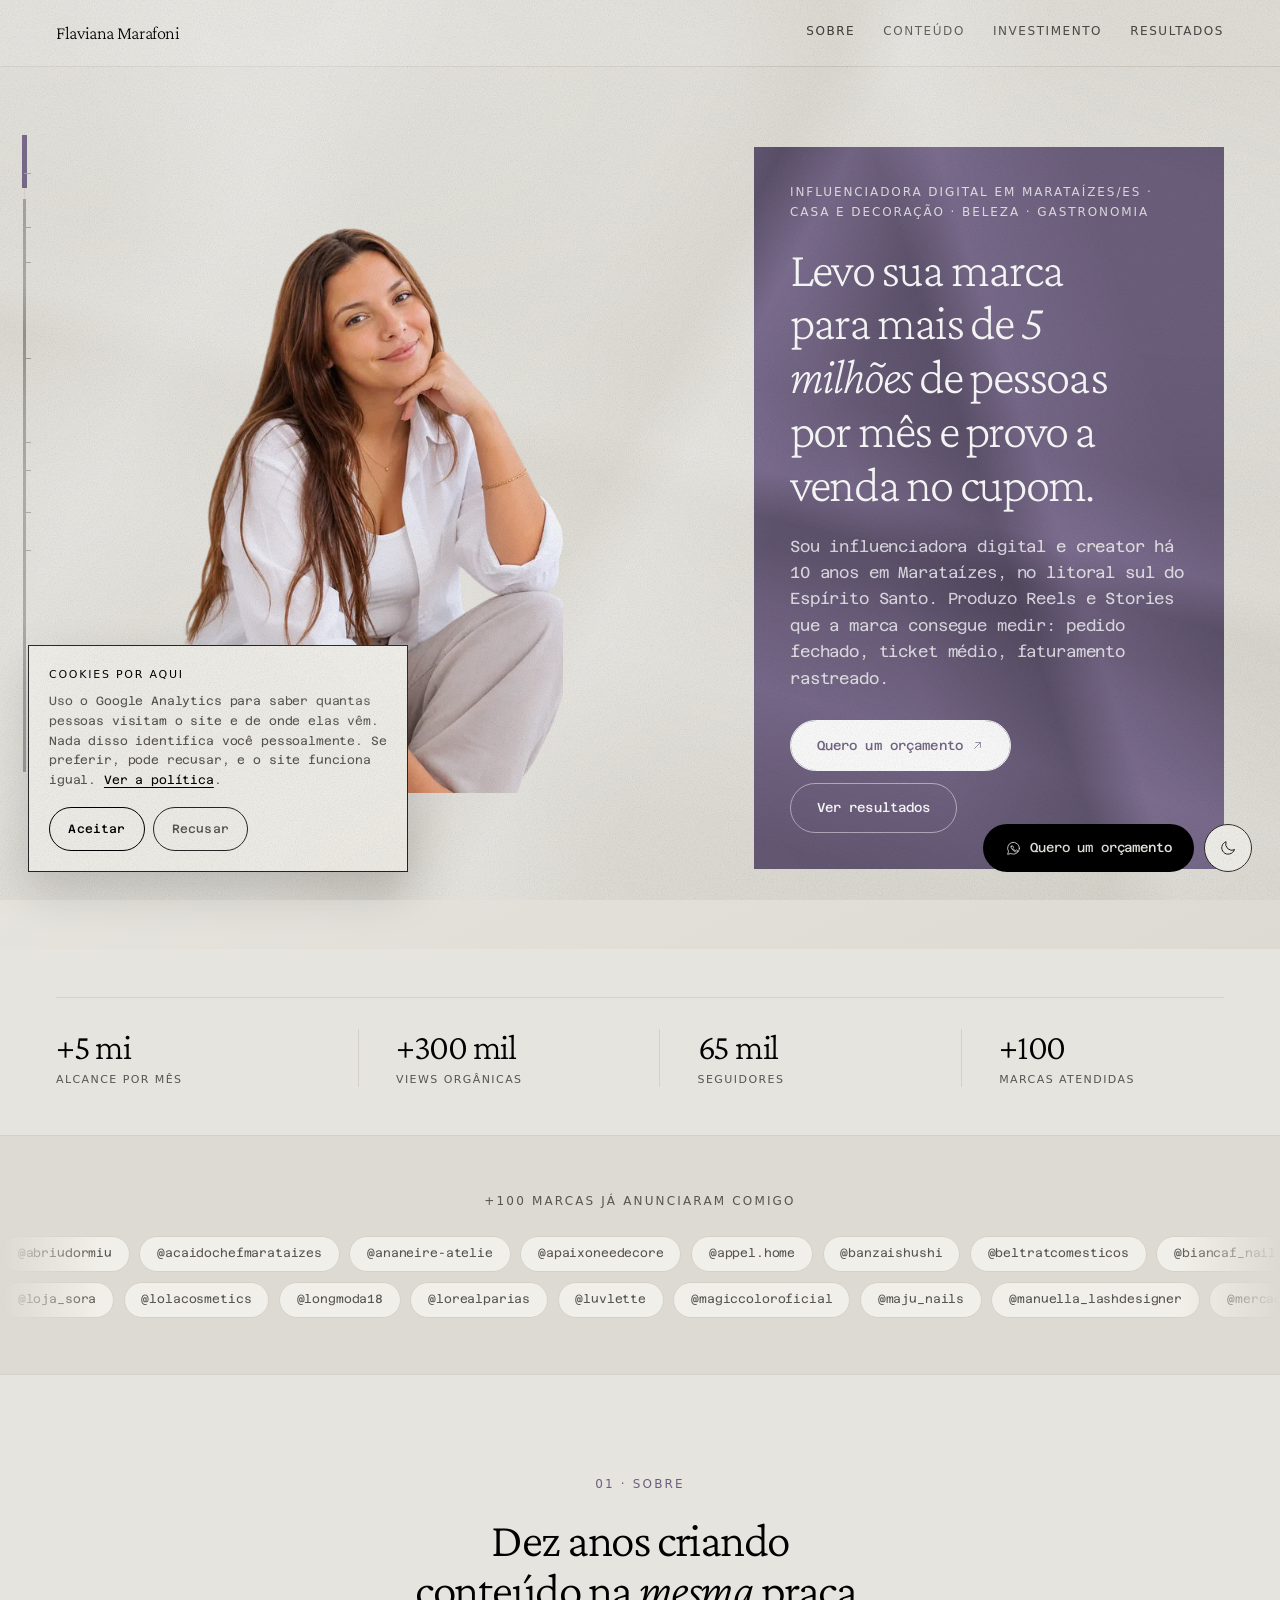
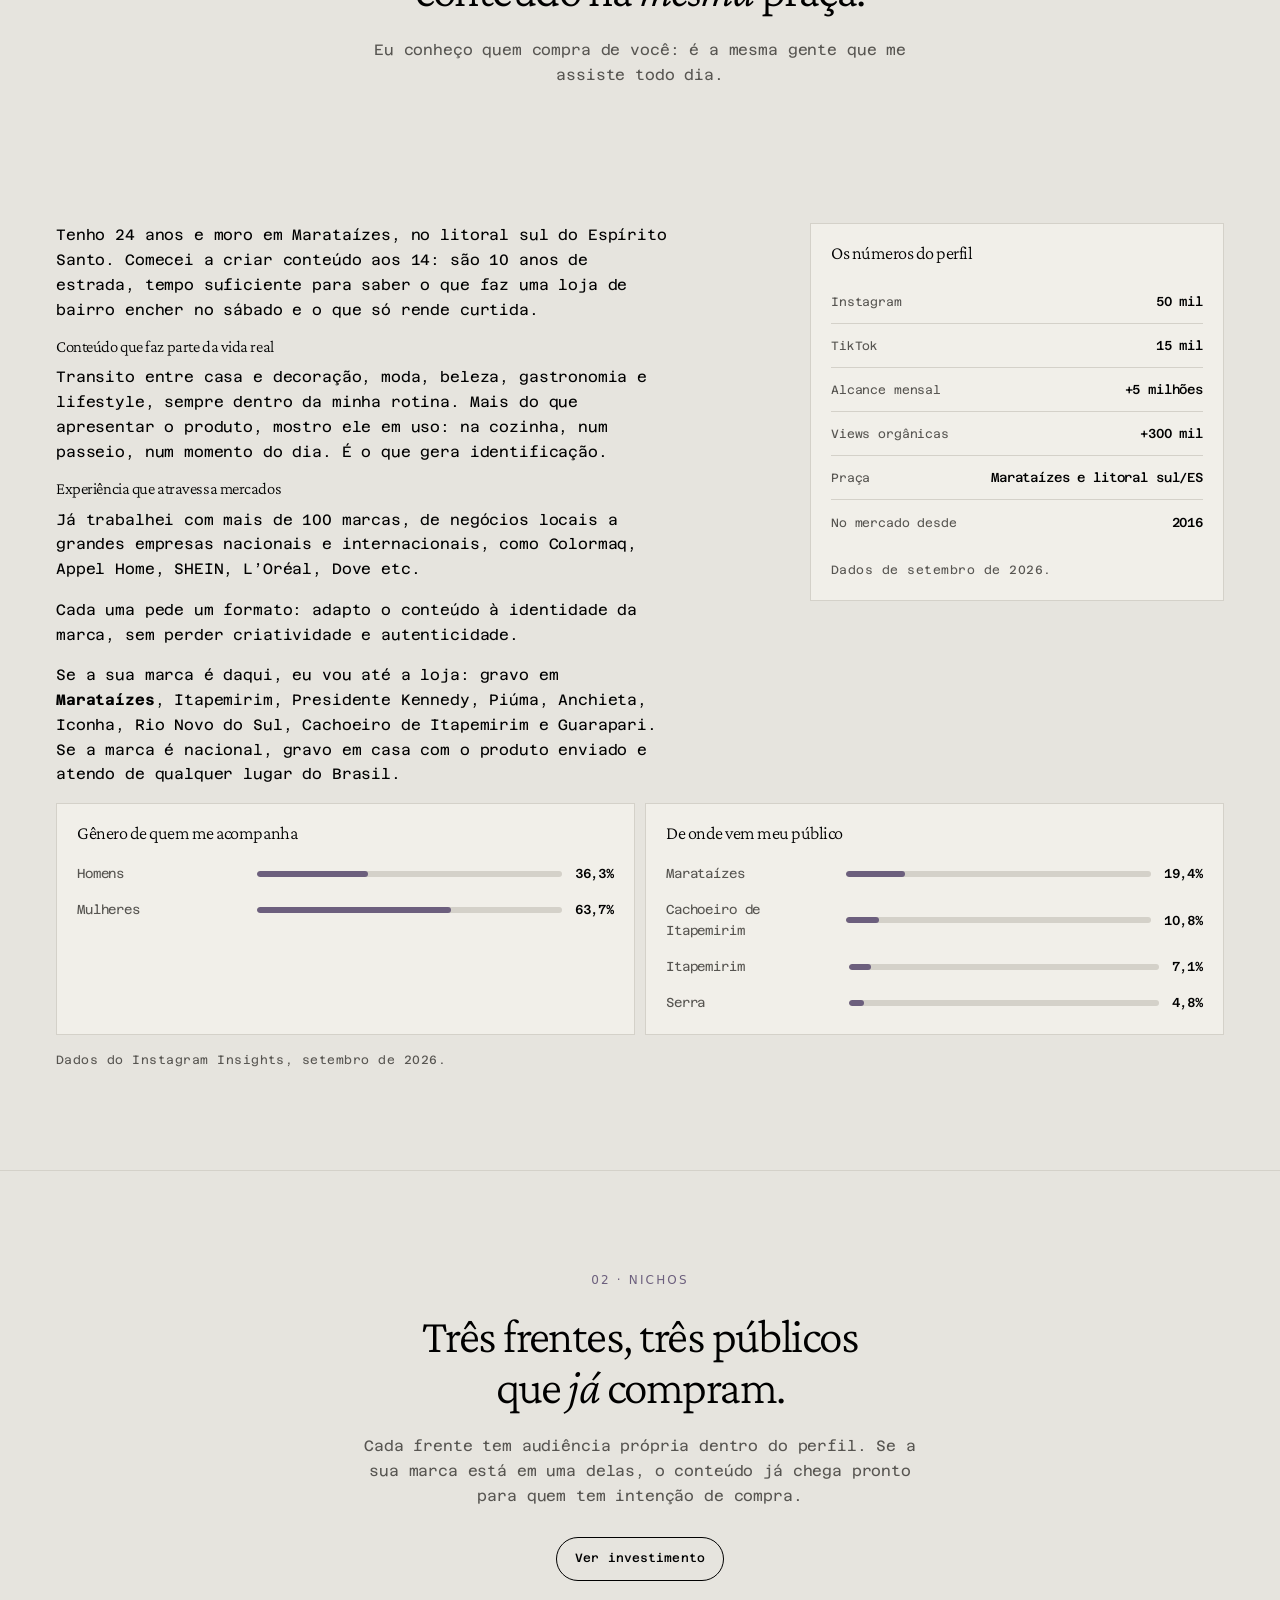
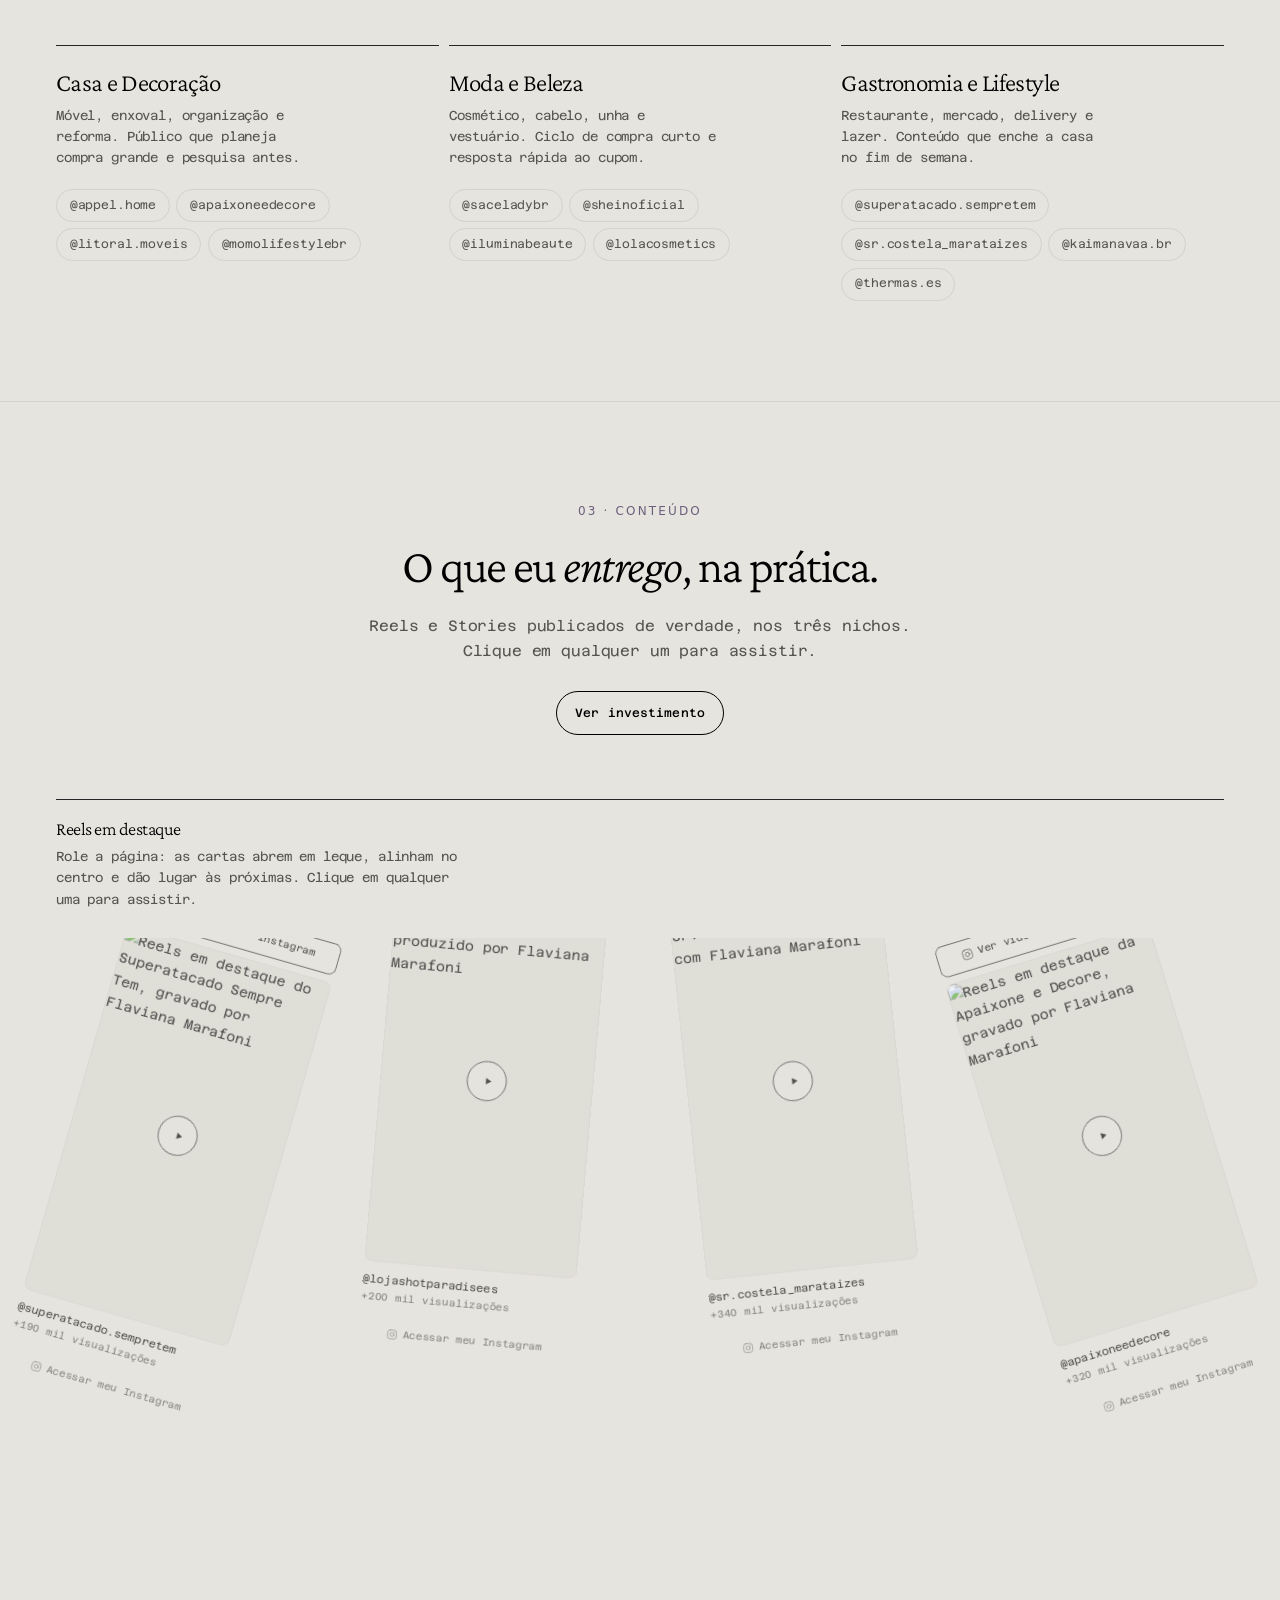
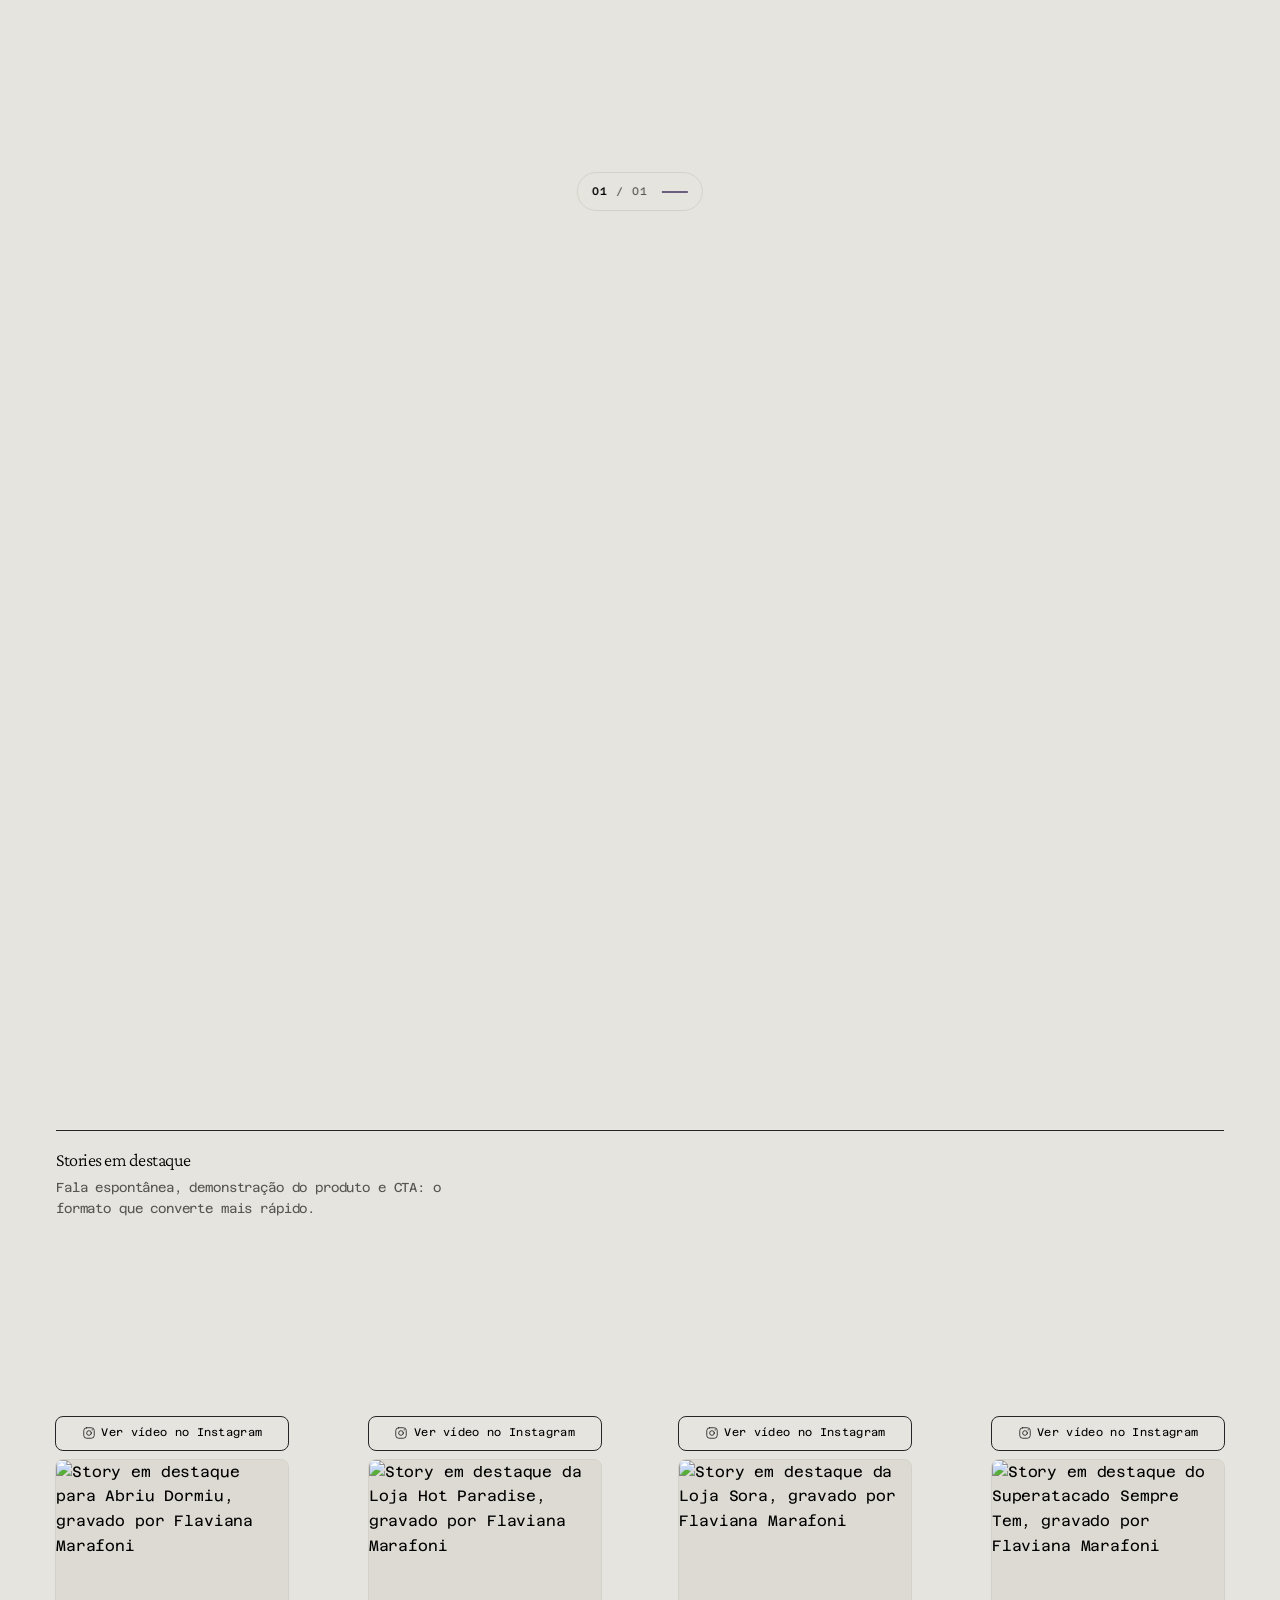
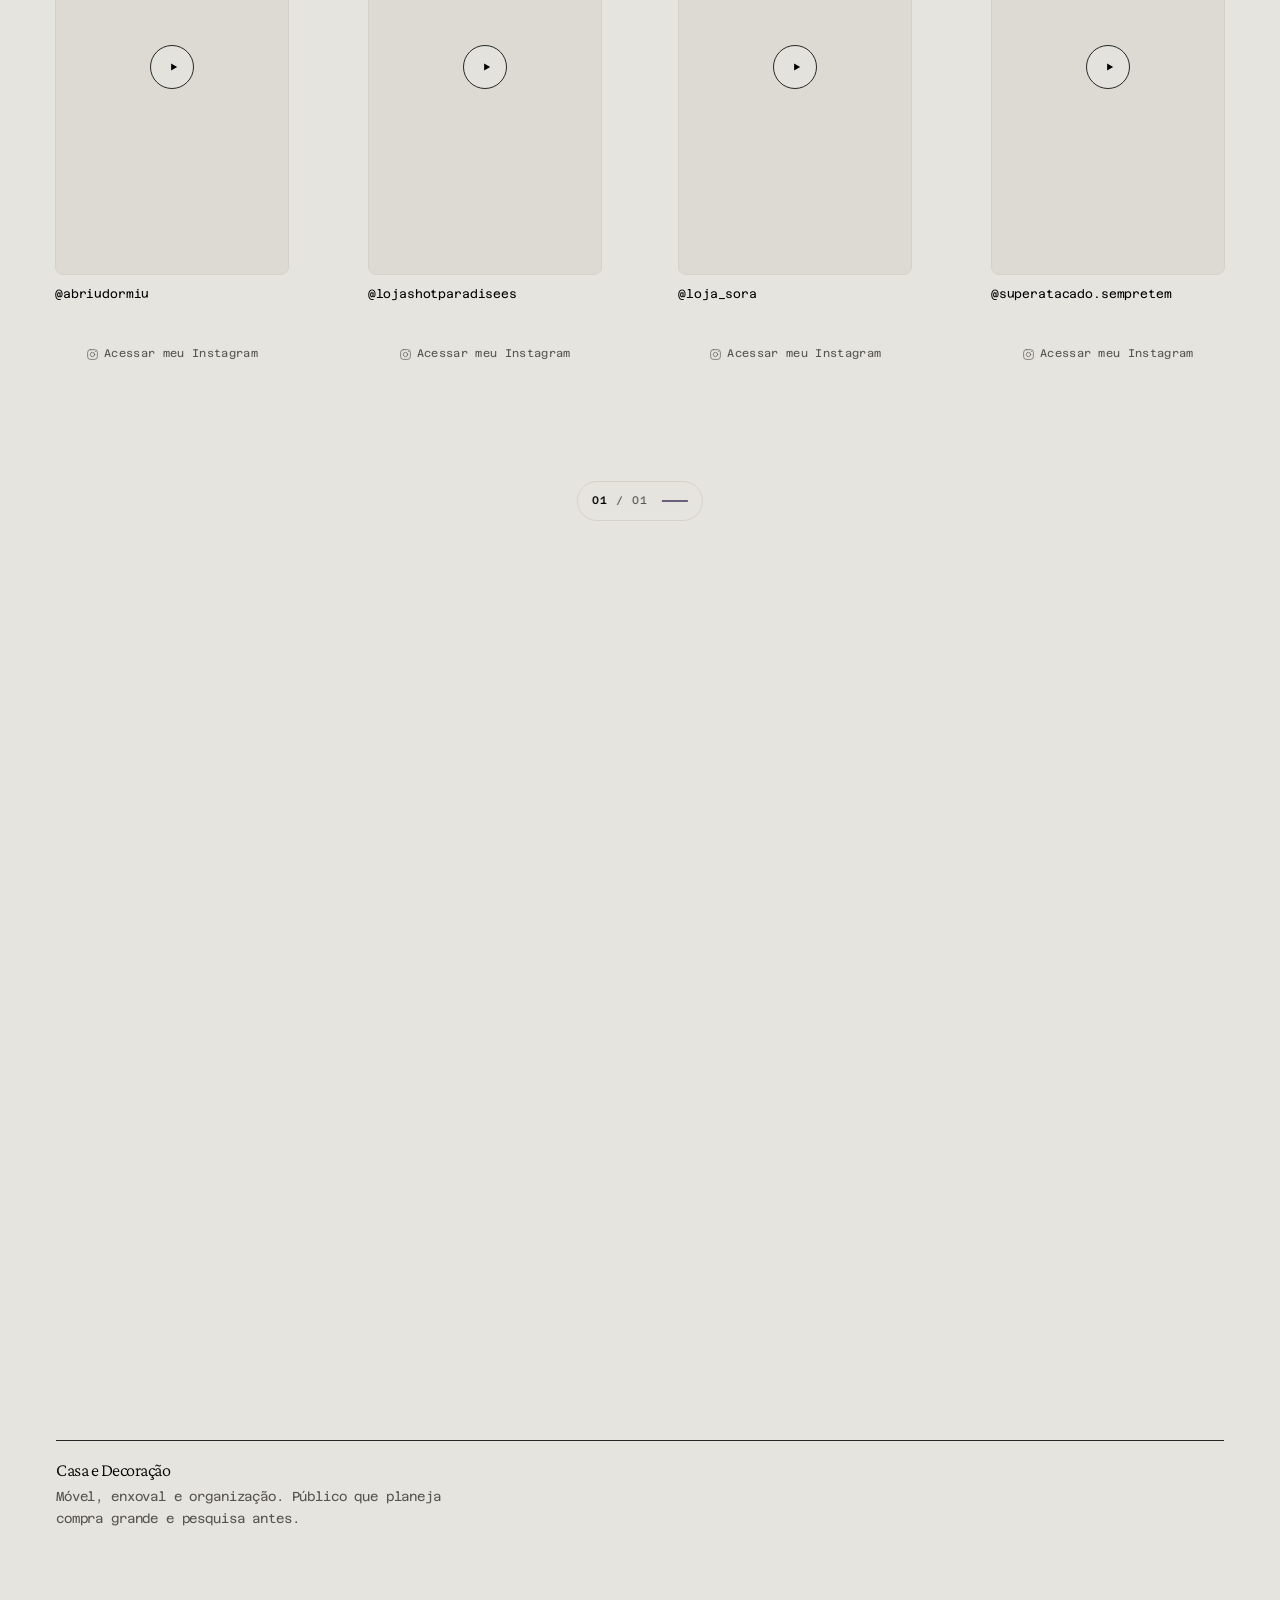
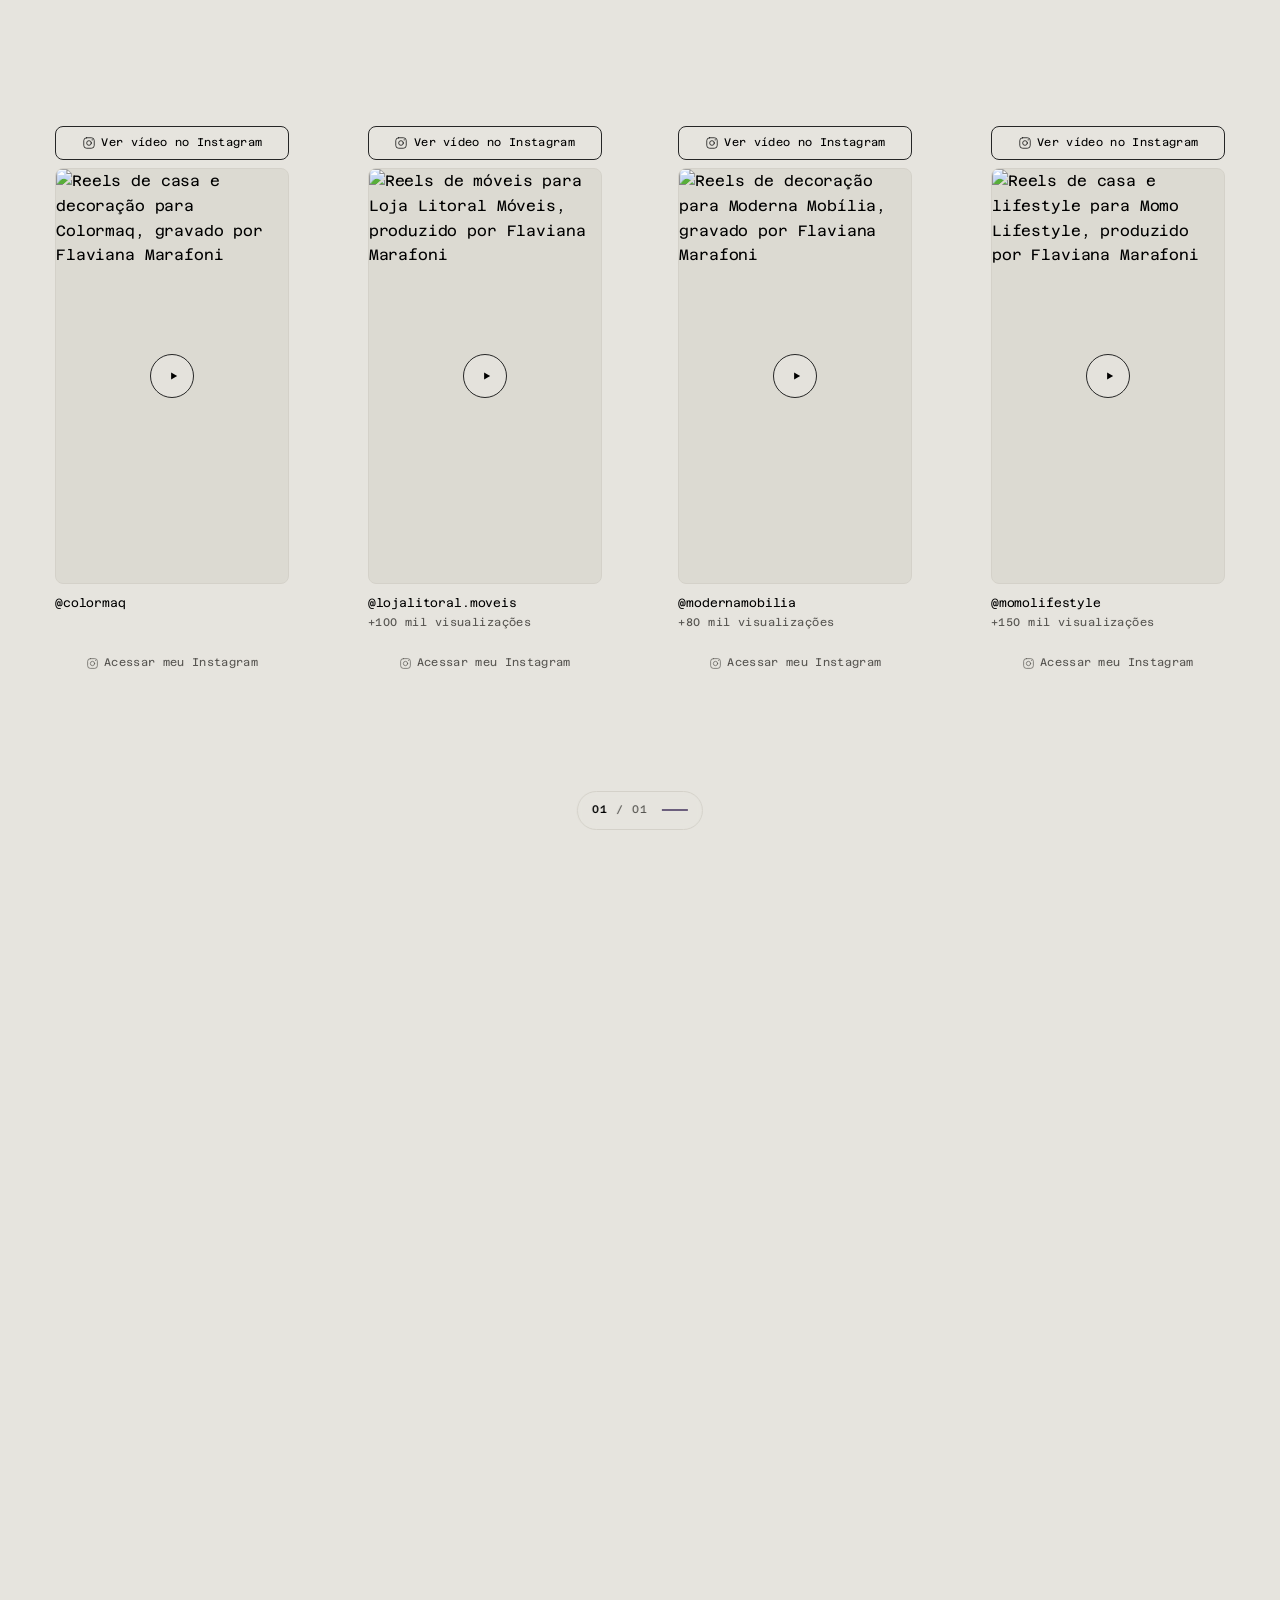
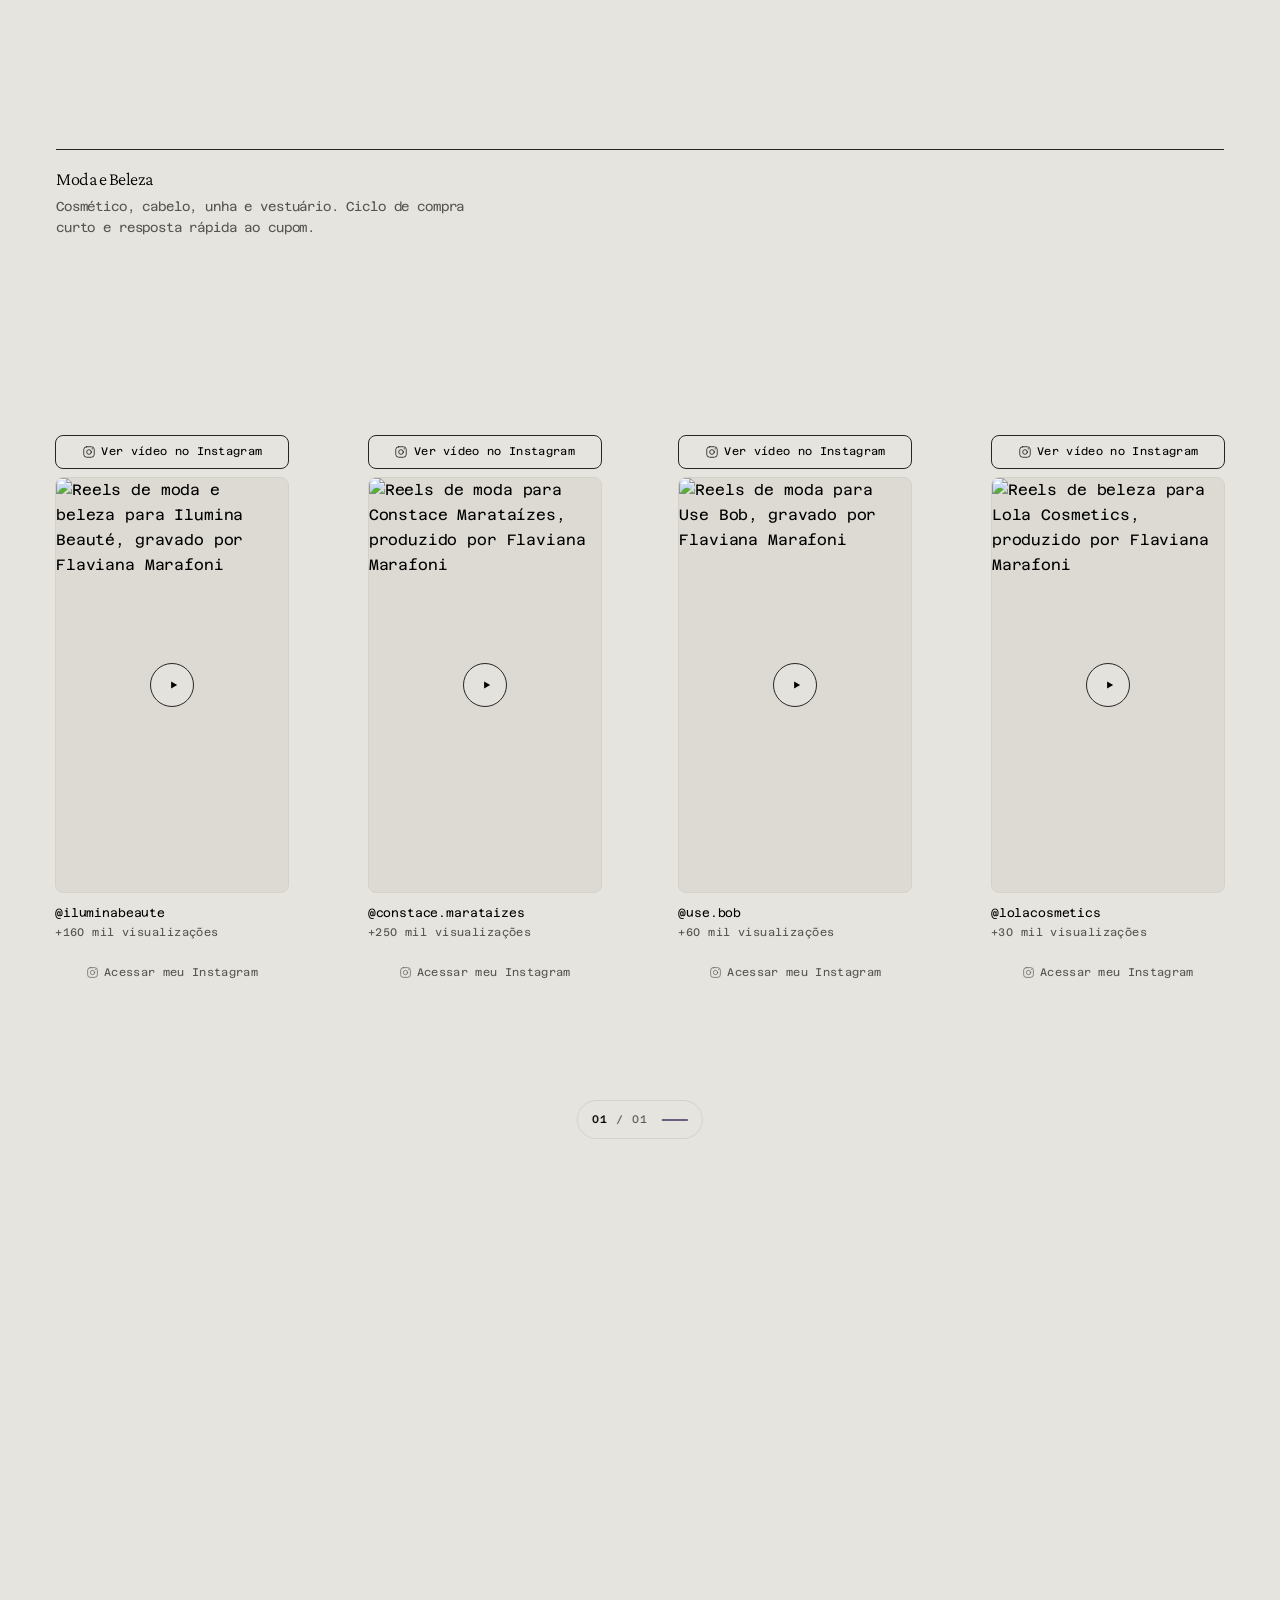
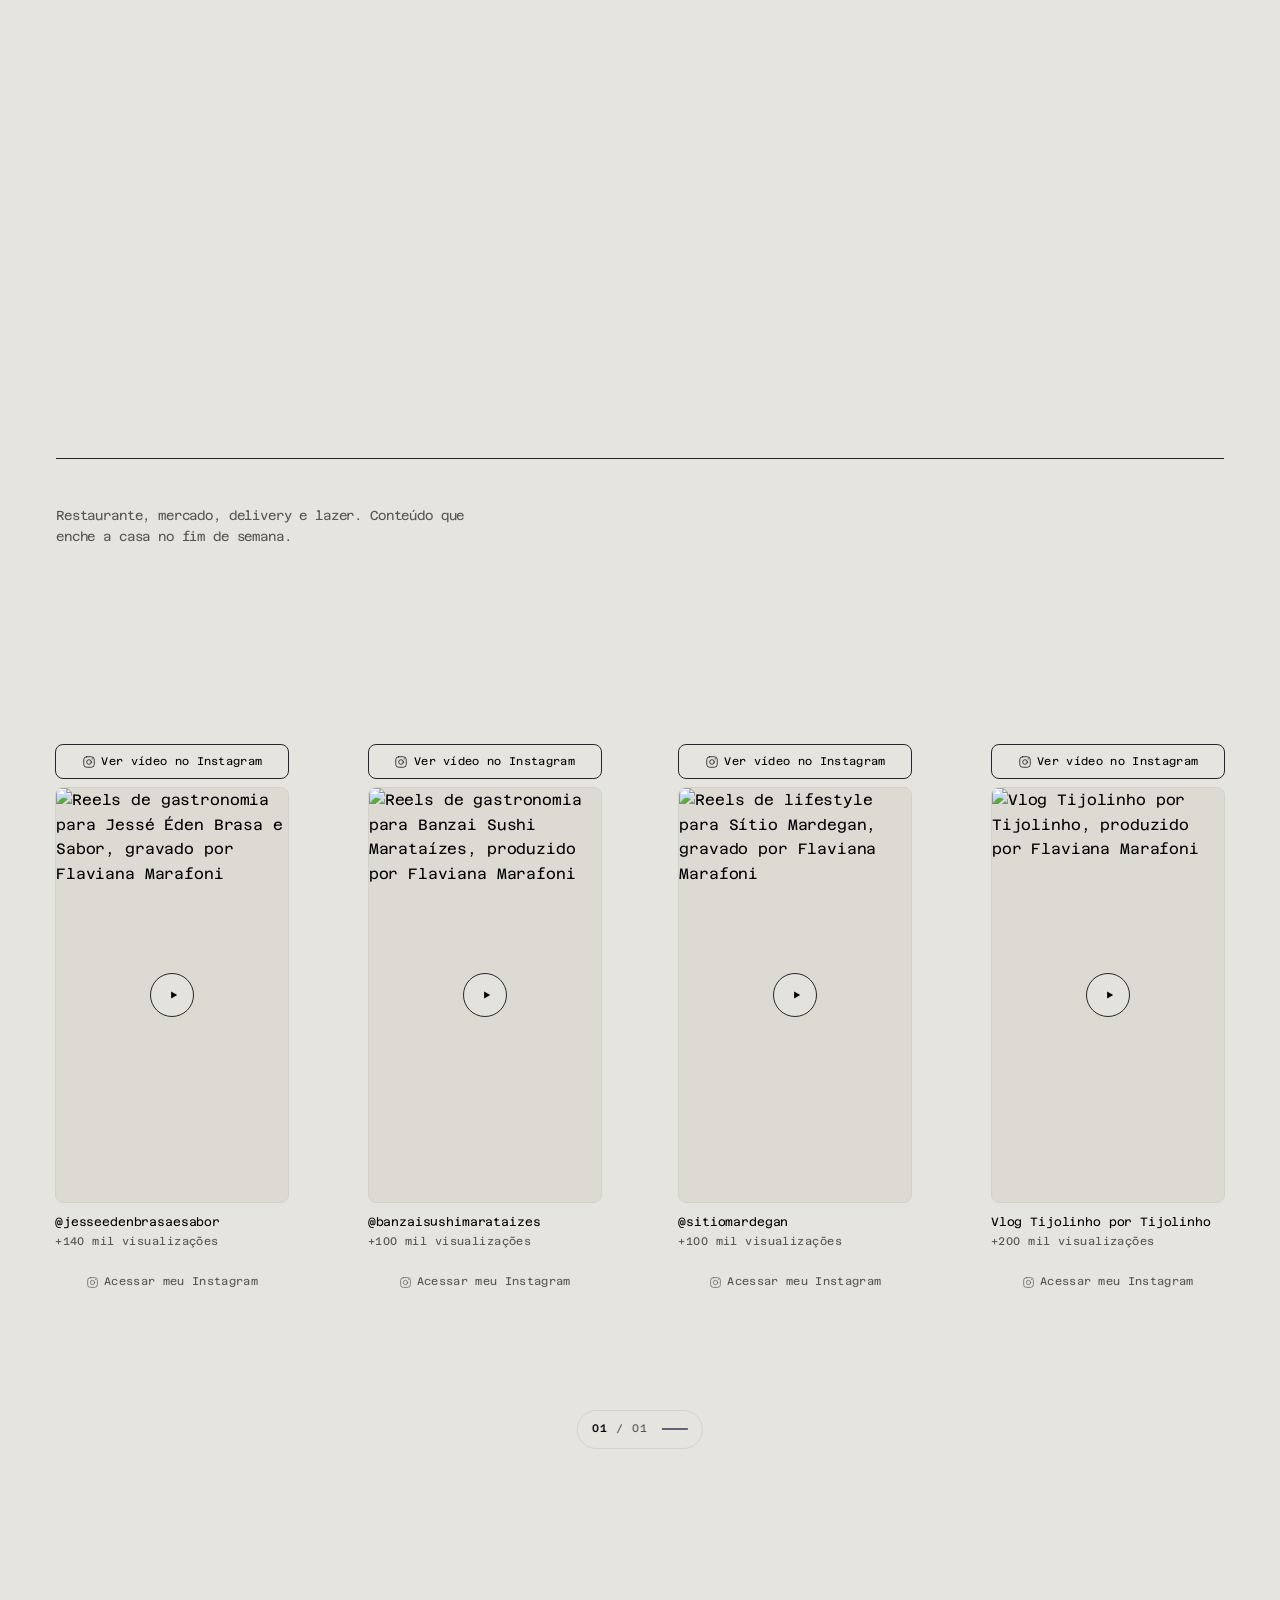
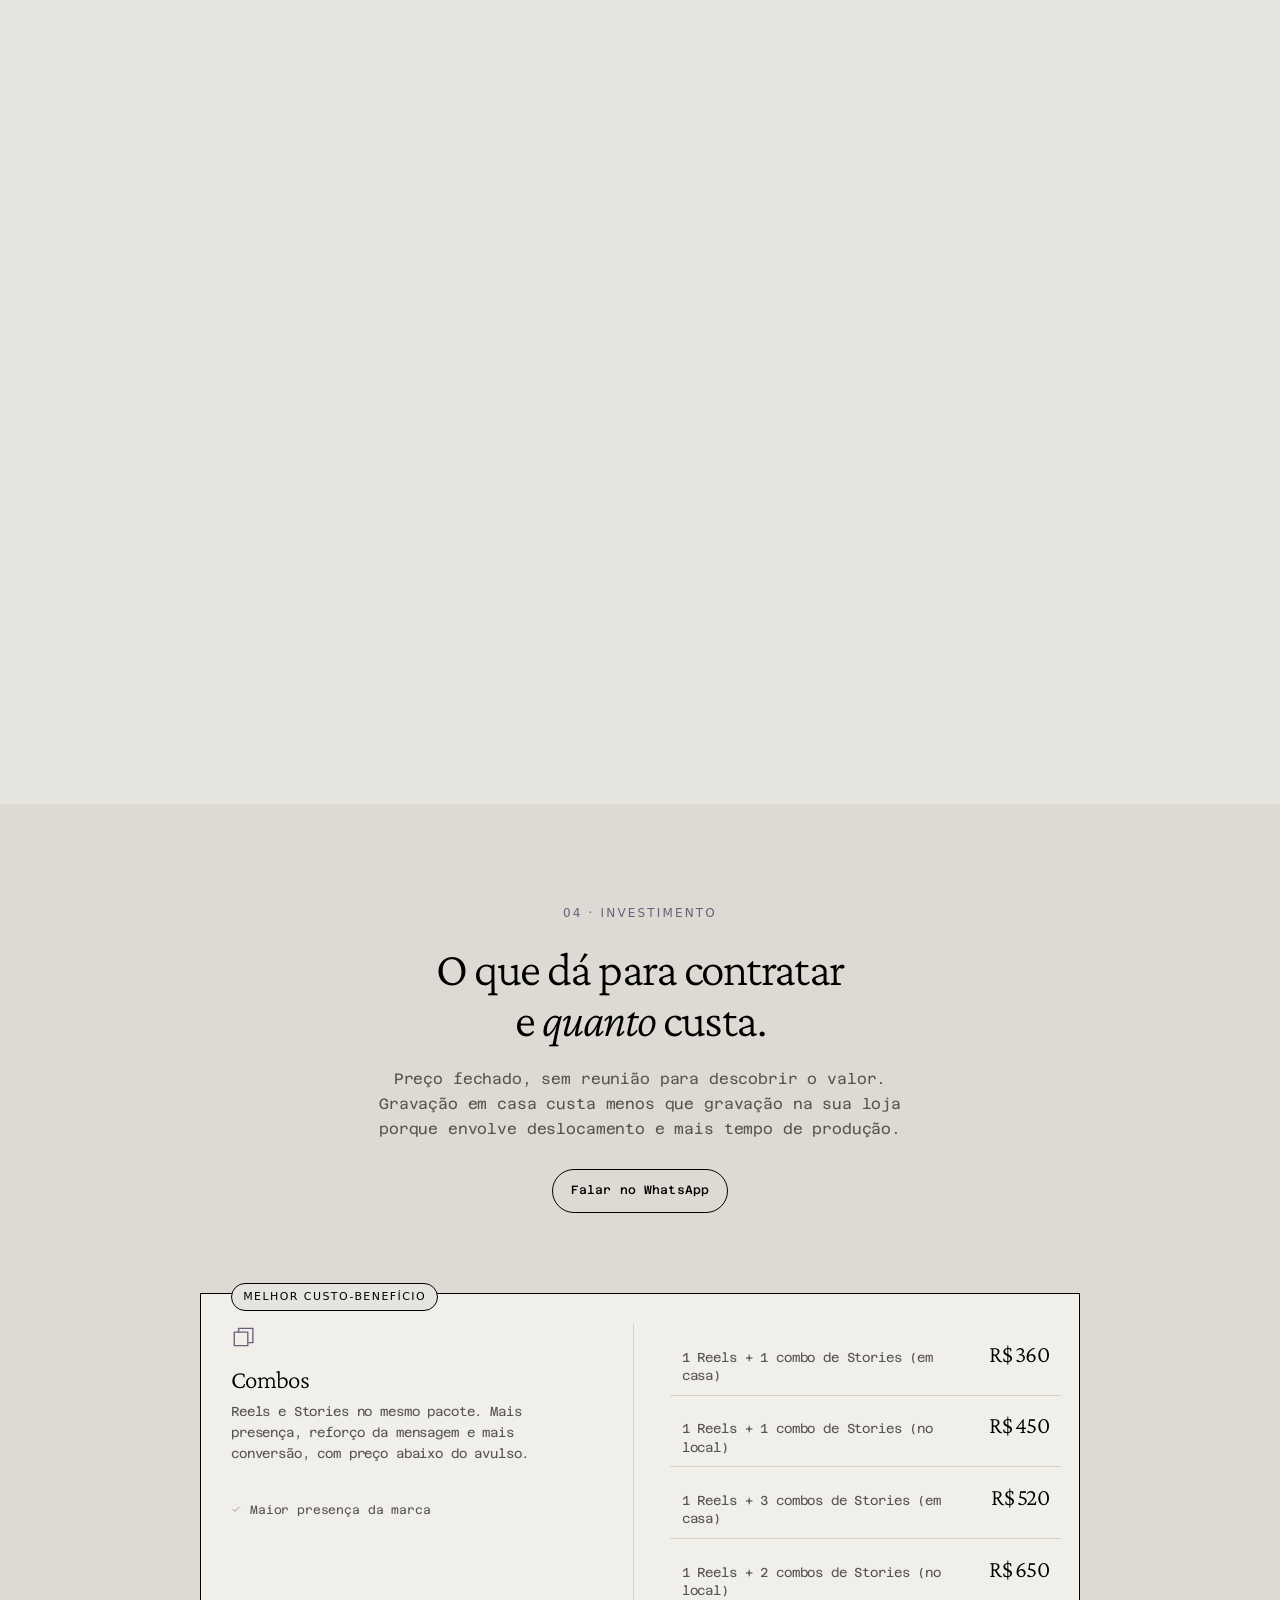
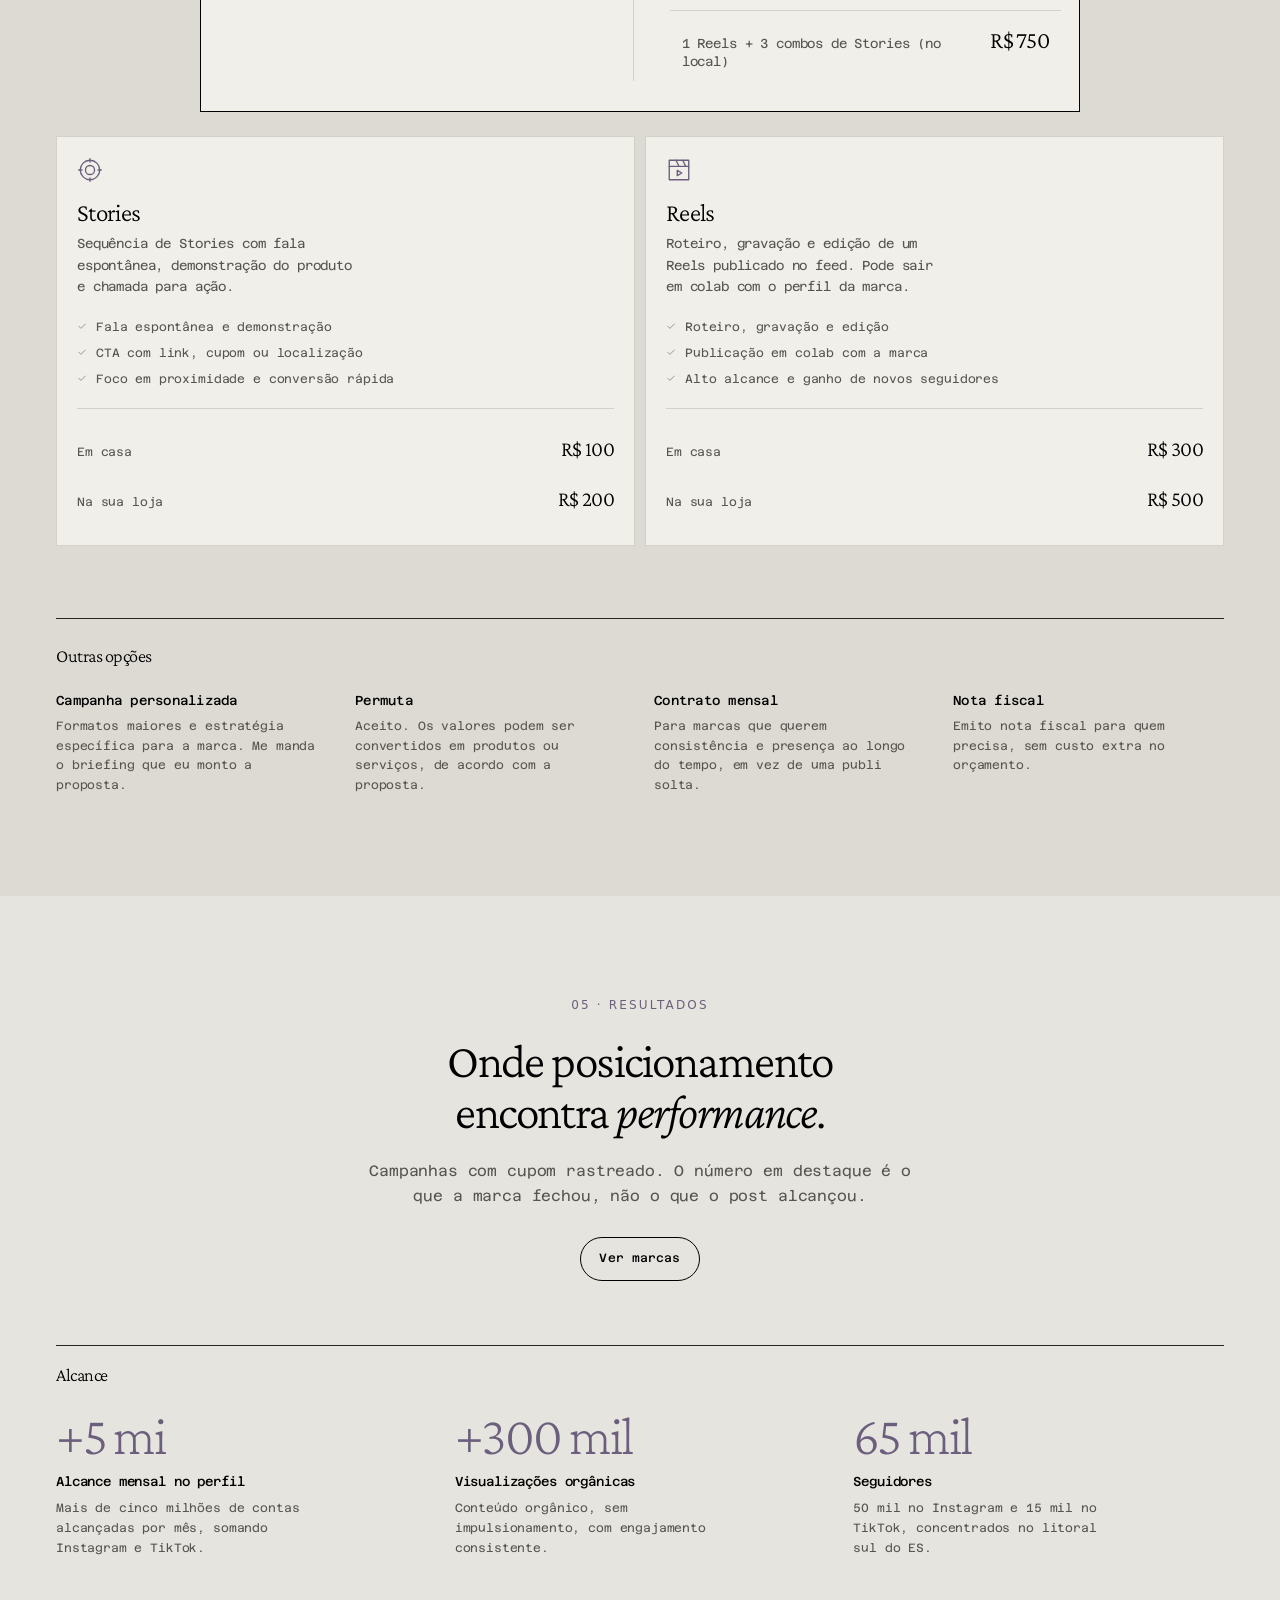
==== commit 5ab2a32c: "Adiciona Google Analytics com consentimento, política de privacidade e medição de eventos • index.ht" ====
--- a/index.html
+++ b/index.html
@@ -4,8 +4,6 @@
 <head>
   <meta charset="utf-8">
   <script>
-    /* Carimba o tema ANTES da primeira pintura - sem isso o reload no modo escuro
-       pisca branco. O padrao e sempre claro: so entra no escuro quem escolheu. */
     (function () {
       var h = document.documentElement;
       h.classList.add("js");
@@ -16,36 +14,9 @@
   </script>
   <meta name="viewport" content="width=device-width, initial-scale=1">
 
-  <!-- ==========================================================================
-     GOOGLE ANALYTICS (GA4) - desativado ate ter o ID de mensuracao.
-     Quando criar a propriedade em analytics.google.com, troque G-XXXXXXXXXX
-     (nas DUAS linhas abaixo) pelo ID real e remova este comentario de aviso.
-     Sem o ID real o script nem carrega de verdade - nao gera erro, so nao mede nada.
-     ========================================================================== -->
-  <!--
-  <script async src="https://www.googletagmanager.com/gtag/js?id=G-XXXXXXXXXX"></script>
-  <script>
-    window.dataLayer = window.dataLayer || [];
-    function gtag() { dataLayer.push(arguments); }
-    gtag('js', new Date());
-    gtag('config', 'G-XXXXXXXXXX');
-  </script>
-  -->
-
-  <!-- ==========================================================================
-     !!! TROCAR ANTES DE PUBLICAR !!!
-     Todo endereco absoluto abaixo usa o placeholder  https://flaviana-marafoni.vercel.app
-     Assim que o dominio existir, faca um FIND/REPLACE de  flaviana-marafoni.vercel.app
-     por o dominio real NESTES QUATRO ARQUIVOS:
-        index.html · robots.txt · sitemap.xml · img/favicon_io/site.webmanifest
-     Enquanto for placeholder o canonical aponta pro nada e o Google nao indexa.
-     Passo a passo completo em docs/seo-checklist.md
-     ========================================================================== -->
   <link rel="canonical" href="https://flaviana-marafoni.vercel.app/">
 
   <title>Flaviana Marafoni, Influenciadora Digital em Marataízes/ES</title>
-  <!-- ~155 caracteres de proposito: acima disso o Google corta no "..." e a
-       chamada de acao ("peca seu orcamento") morre no meio da frase. -->
   <meta name="description"
     content="Influenciadora digital em Marataízes/ES. Reels e Stories com venda provada no cupom para casa e decoração, beleza e gastronomia. +100 marcas atendidas.">
 
@@ -54,17 +25,9 @@
   <meta name="googlebot" content="index, follow, max-image-preview:large, max-snippet:-1, max-video-preview:-1">
   <meta name="author" content="Flaviana Marafoni">
 
-  <!-- Cor unica de proposito. Este site NAO segue o prefers-color-scheme: ele
-       abre sempre no claro e o escuro e opt-in pelo botao (regra que ja estava
-       no CSS e no script inline la em cima). Variar o theme-color pelo tema do
-       sistema pintaria a barra do navegador de preto com a pagina branca. Pelo
-       mesmo motivo nao ha <meta name="color-scheme">: ele deixaria a barra de
-       rolagem e os controles escuros num site claro. -->
   <meta name="theme-color" content="#e6e4de">
   <meta name="format-detection" content="telephone=no">
 
-  <!-- ---- SEO local: coordenadas de Marataizes/ES ----
-     Nao sao sinal forte pro Google, mas o Bing e varios agregadores ainda leem. -->
   <meta name="geo.region" content="BR-ES">
   <meta name="geo.placename" content="Marataízes, Espírito Santo">
   <meta name="geo.position" content="-21.043300;-40.824400">
@@ -115,8 +78,6 @@
   <!-- As capas dos Reels vem do YouTube; o handshake adiantado economiza ~200ms. -->
   <link rel="preconnect" href="https://i.ytimg.com" crossorigin>
   <link rel="dns-prefetch" href="https://cdn.jsdelivr.net">
-  <!-- Crimson Pro precisa do eixo italico (ital,wght): as headlines usam <em> em italico real.
-     Sem o eixo o browser sintetiza um obliquo falso e fica pior que o roman. -->
   <link
     href="https://fonts.googleapis.com/css2?family=Azeret+Mono:wght@400;500&family=Crimson+Pro:ital,wght@0,200;0,300;1,200;1,300&display=swap"
     rel="stylesheet">
@@ -138,13 +99,6 @@
     </style>
   </noscript>
 
-  <!-- ==========================================================================
-     DADOS ESTRUTURADOS (JSON-LD, schema.org)
-     E o que faz o Google entender QUEM ela e, O QUE vende, POR QUANTO e ONDE
-     atende - e o que habilita o painel de conhecimento e o rich result de FAQ.
-     Um unico @graph com tudo cruzado por @id, do jeito que o Google prefere.
-     Valide em: https://search.google.com/test/rich-results
-     ========================================================================== -->
   <script type="application/ld+json">
 {
   "@context": "https://schema.org",
@@ -409,6 +363,31 @@
   ]
 }
 </script>
+
+  <!-- Google tag (gtag.js). Consent Mode: nada e gravado antes do aceite (LGPD). -->
+  <script>
+    window.dataLayer = window.dataLayer || [];
+    function gtag() { dataLayer.push(arguments); }
+
+    gtag('consent', 'default', {
+      ad_storage: 'denied',
+      ad_user_data: 'denied',
+      ad_personalization: 'denied',
+      analytics_storage: 'denied',
+      wait_for_update: 500
+    });
+
+    try {
+      if (localStorage.getItem('fm_consentimento') === 'aceito') {
+        gtag('consent', 'update', { analytics_storage: 'granted' });
+      }
+    } catch (e) { /* modo restrito */ }
+
+    gtag('js', new Date());
+    /* O GA4 ja anonimiza o IP por padrao: nao existe parametro para isso. */
+    gtag('config', 'G-08W7F5KQCJ');
+  </script>
+  <script async src="https://www.googletagmanager.com/gtag/js?id=G-08W7F5KQCJ"></script>
 </head>
 
 <body>
@@ -474,14 +453,9 @@
         <circle cx="10.8" cy="10.8" r="6.3" />
         <path d="M15.4 15.4 20 20M10.8 8v5.6M8 10.8h5.6" />
       </symbol>
-      <!-- gesto de arrastar: setas para os dois lados. So aparece no mobile,
-           dentro da bussola de cada trilho. -->
       <symbol id="i-arrastar" viewBox="0 0 24 24">
         <path d="M4.5 12h15M7.6 8.9 4.5 12l3.1 3.1M16.4 8.9 19.5 12l-3.1 3.1" />
       </symbol>
-      <!-- gesto de tocar: a seta do cursor. Um desenho so, de contorno, que
-           continua legivel nos 14px em que ele e usado - a mao de dedinhos
-           vira borrao nesse tamanho. -->
       <symbol id="i-toque" viewBox="0 0 24 24">
         <path d="M7.5 4 18 13.4l-4.4.5 2.3 4.9-2.4 1.1-2.3-4.9-3 3.1z" />
       </symbol>
@@ -511,43 +485,20 @@
   <header class="nav" data-nav>
     <div class="container nav__inner">
       <a class="nav__brand" href="#topo">Flaviana&nbsp;Marafoni</a>
-      <!-- Nav enxuta (3 links, sem CTA), como a referencia. Os ancoras #nichos e
-         #marcas continuam existindo na pagina - so sairam da barra.
-         O CTA persistente passou a ser a .wa-bar, agora visivel tambem no desktop. -->
       <nav aria-label="Seções da página">
         <a href="#sobre">Sobre</a>
         <a href="#conteudos">Conteúdo</a>
         <a href="#investimento">Investimento</a>
         <a href="#cases">Resultados</a>
       </nav>
-      <!-- Abre o sumario em folha. So aparece abaixo de 1100px, onde a regua da
-         margem (.rail) nao cabe. O JS clona a lista da .rail para dentro dele -
-         sem JS o botao nem chega a ser exibido (fica [hidden]). -->
       <button class="nav__sumario" type="button" data-sumario-abrir hidden aria-expanded="false"
         aria-controls="sumario-folha">
         <span class="nav__sumario-traco" aria-hidden="true"></span>Sumário
       </button>
     </div>
-    <!-- Filete de progresso da leitura. Puro CSS (animation-timeline: scroll()):
-       onde nao houver suporte ele simplesmente fica em scaleX(0), invisivel. -->
     <div class="nav__progress" aria-hidden="true"></div>
   </header>
 
-  <!-- ============ SUMÁRIO: RÉGUA DE MARGEM ============
-     Mapa 1:1 da página na margem esquerda, no espírito da marcação de corte
-     na borda de um livro. Cada seção é um SEGMENTO vertical cuja altura é
-     proporcional à altura real dela no documento - por isso o intervalo entre
-     dois segmentos já é o fim de uma seção e o começo da outra, sem precisar
-     de nenhum enfeite extra. Os pontos internos são traços curtos deitados,
-     na posição real deles dentro do segmento.
-
-     A geometria (--y e --h de cada item) é escrita pelo script. SEM JS a lista
-     continua sendo uma lista de âncoras reais, distribuída por flex - só perde
-     a proporção. A tinta mauve que desce é a mesma técnica do .nav__progress:
-     animation-timeline: scroll(), zero listener de rolagem.
-
-     Só aparece a partir de 1100px; abaixo disso vira o botão "Sumário" da nav,
-     que abre esta mesma lista em folha. -->
   <nav class="rail" aria-label="Sumário da página" data-rail>
     <span class="rail__eixo" aria-hidden="true"></span>
     <span class="rail__ink" aria-hidden="true"></span>
@@ -660,21 +611,11 @@
     <!-- ============ HERO - full-bleed, bloco mauve solido sobre a midia ============ -->
     <section class="hero" id="topo">
 
-      <!-- Camada de fundo do hero: fica so no gradiente de proposito. O retrato
-           dela e o .hero__portrait logo abaixo - colocar uma segunda imagem grande
-           aqui competiria com ele pelo LCP e atrasaria a pintura. -->
       <div class="hero__media" aria-hidden="true"></div>
 
       <div class="container hero__inner">
 
-        <!-- Retrato ao lado do card roxo. O objeto 3D giratorio continua existindo
-         na intro de abertura (.intro .obj--intro) - aqui, no hero, ele foi
-         trocado pela foto da Flaviana. -->
         <div class="hero__object">
-          <!-- LCP da pagina. Vem em WebP (o PNG original tinha 2,3 MB - derrubava o
-           Core Web Vitals e, com ele, o ranking). fetchpriority=high + o preload
-           la no <head> fazem o browser buscar essa imagem antes de tudo.
-           NAO por loading="lazy" aqui: imagem acima da dobra com lazy atrasa o LCP. -->
           <img class="hero__portrait" src="img/flaviana-720.webp"
             srcset="img/flaviana-480.webp 480w, img/flaviana-720.webp 720w, img/flaviana-1024.webp 1024w"
             sizes="(max-width:900px) 45vw, 380px"
@@ -683,8 +624,6 @@
         </div>
 
         <div class="hero__panel">
-          <!-- O eyebrow e a lede carregam o termo de busca ("influenciadora digital em
-           Marataizes / litoral sul do ES"); o <h1> continua sendo a linha de venda. -->
           <p class="eyebrow" data-stagger>Influenciadora digital em Marataízes/ES · Casa e decoração · Beleza ·
             Gastronomia</p>
           <h1 data-stagger>Levo sua marca para mais de <em>5 milhões</em> de pessoas por mês e provo a venda no cupom.
@@ -848,25 +787,24 @@
         </div>
       </div>
       <div class="container grid-2">
-        <!-- No desktop isto e um texto corrido comum: os quatro <p> empilhados,
-             exatamente como sempre foram. Abaixo de 860px o .prosa vira trilho e
-             cada paragrafo vira uma FOLHA que se passa para o lado - quatro telas
-             de leitura viram uma so, sem cortar uma palavra do texto. -->
         <div class="prosa" data-trilho data-trilho-rotulo="Sobre mim">
           <p class="prosa__folha">Tenho 24 anos e moro em Marataízes, no litoral sul do Espírito Santo. Comecei a criar
             conteúdo aos 14: são
             10 anos de estrada, tempo suficiente para saber o que faz uma loja de bairro encher no sábado e o que só
             rende curtida.</p>
-          <p class="prosa__folha">Trabalho em três frentes: casa e decoração, moda e beleza, gastronomia e lifestyle.
-            Gravo dentro da rotina
-            real: a cozinha, a loja, o produto em uso. É por isso que o seguidor confia e compra: não parece anúncio,
-            parece indicação.</p>
-          <p class="prosa__folha">Já atendi mais de 100 empresas, do supermercado de bairro à Shein, à L&rsquo;Oréal e à
-            Dove. Marca local e
-            marca nacional pedem coisas diferentes; eu entrego as duas.</p>
-          <!-- Bloco de regiao: e informacao que a marca realmente quer (voce vai ate
-               a minha loja?) e, de quebra, o sinal mais forte que existe para busca
-               local - cada cidade daqui bate com o areaServed do JSON-LD no <head>. -->
+          <div class="prosa__folha">
+            <h3 class="prosa__titulo">Conteúdo que faz parte da vida real</h3>
+            <p>Transito entre casa e decoração, moda, beleza, gastronomia e lifestyle, sempre dentro da minha rotina.
+              Mais do que apresentar o produto, mostro ele em uso: na cozinha, num passeio, num momento do dia. É o que
+              gera identificação.</p>
+          </div>
+          <div class="prosa__folha">
+            <h3 class="prosa__titulo">Experiência que atravessa mercados</h3>
+            <p>Já trabalhei com mais de 100 marcas, de negócios locais a grandes empresas nacionais e internacionais,
+              como Colormaq, Appel Home, SHEIN, L&rsquo;Oréal, Dove etc.</p>
+            <p>Cada uma pede um formato: adapto o conteúdo à identidade da marca, sem perder criatividade e
+              autenticidade.</p>
+          </div>
           <p class="prosa__folha">Se a sua marca é daqui, eu vou até a loja: gravo em <strong>Marataízes</strong>,
             Itapemirim, Presidente
             Kennedy, Piúma, Anchieta, Iconha, Rio Novo do Sul, Cachoeiro de Itapemirim e Guarapari. Se a marca é
@@ -900,13 +838,10 @@
               <dd>2016</dd>
             </div>
           </dl>
-          <p class="panel__note">Dados de agosto de 2026.</p>
+          <p class="panel__note">Dados de setembro de 2026.</p>
         </aside>
       </div>
 
-      <!-- ---- RECORTE DE PUBLICO (genero / cidades) - Instagram Insights ----
-       Mesmo componente de barra nas duas cartas: .audience__bar preenche via
-       --w quando a linha entra na tela (reveal cadastrado em script.js). -->
       <div class="container">
         <div class="audience" data-trilho data-trilho-rotulo="Recorte de público">
           <div class="panel audience__card">
@@ -946,7 +881,7 @@
             </div>
           </div>
         </div>
-        <p class="panel__note">Dados do Instagram Insights, agosto de 2026.</p>
+        <p class="panel__note">Dados do Instagram Insights, setembro de 2026.</p>
       </div>
     </section>
 
@@ -995,17 +930,6 @@
       </div>
     </section>
 
-    <!-- ============ CONTEUDO EM DESTAQUE ============
-     ESTRUTURA CRUA - todos os slots estao vazios de proposito.
-     Cada .reel espera dois preenchimentos:
-       1) href do <a>  -> link do post (ex.: https://www.instagram.com/reel/ABC123/)
-       2) o <img>      -> capa/thumb do video (comentado abaixo de cada figure)
-     Enquanto a imagem nao existir, a moldura mostra o nome do arquivo esperado.
-     Para ativar cada item: descomentar o <img> e apagar o data-frame do <figure>.
-
-     Se depois voce preferir video rodando em vez de capa estatica, o mesmo
-     <figure> aceita <video muted loop playsinline poster="..."> no lugar do <img>
-     sem mudar nada no CSS. -->
     <section class="section section--rule" id="conteudos">
       <div class="container">
         <div class="section__head">
@@ -1016,27 +940,6 @@
           <a class="btn btn--sm" href="#investimento">Ver investimento</a>
         </div>
 
-        <!-- ---- REELS EM DESTAQUE - LEQUE COM SCROLL ----
-         Os videos sao Shorts do YouTube (ids em docs/videos-yt.md). Cada carta ja
-         nasce funcionando: a capa vem de i.ytimg.com e o link aponta pro Short.
-         Com JS o clique abre o player numa caixa 9:16 em cima da pagina.
-
-         COMO O LEQUE FUNCIONA
-         O .fan e um trilho alto; o .fan__stage gruda no topo (sticky) e cada
-         .fan__hand (uma "mao" de cartas) atravessa tres estados conforme a rolagem:
-           1) chega inclinada, aberta em leque, vinda de cima
-           2) alinha no centro, reta, todas na mesma linha
-           3) sai inclinada por baixo, e a proxima mao entra
-         Sem JS, em tela pequena ou com movimento reduzido, ele vira uma grade
-         normal de cartoes - o .is-on so e ligado pelo script quando da.
-
-         PARA TROCAR/ADICIONAR VIDEO: mude o id em data-yt, no href e na URL da capa
-         (sao o mesmo id nos tres lugares). Mao de 3 cartas usa fan__hand--3,
-         de 4 usa fan__hand--4, e o --fan-n do .fan e a QUANTIDADE DE MAOS.
-
-         .card__ig-top aponta pro post/reel da marca quando ha o link (docs/videos-yt.md);
-         quando so existe o handle, sem link do post, aponta pro perfil da marca no
-         Instagram. .card__ig-bottom continua sempre apontando pro perfil da Flaviana. -->
         <div class="reelgroup" data-aba="Reels">
           <div class="reelgroup__head">
             <h3 class="rail-alvo" id="conteudo-reels">Reels em destaque</h3>
@@ -1060,7 +963,8 @@
                     <a class="reel__link" href="https://youtube.com/shorts/xPCuZFUhOsg" target="_blank" rel="noopener"
                       data-yt="xPCuZFUhOsg">
                       <figure class="frame frame--9x16">
-                        <img src="https://i.ytimg.com/vi/xPCuZFUhOsg/hqdefault.jpg" alt="Reels em destaque do Superatacado Sempre Tem, gravado por Flaviana Marafoni"
+                        <img src="https://i.ytimg.com/vi/xPCuZFUhOsg/hqdefault.jpg"
+                          alt="Reels em destaque do Superatacado Sempre Tem, gravado por Flaviana Marafoni"
                           loading="lazy" decoding="async">
                         <span class="reel__play" aria-hidden="true"><svg class="ico">
                             <use href="#i-play" />
@@ -1086,8 +990,9 @@
                     <a class="reel__link" href="https://youtube.com/shorts/D8iIxAeWLmA" target="_blank" rel="noopener"
                       data-yt="D8iIxAeWLmA">
                       <figure class="frame frame--9x16">
-                        <img src="https://i.ytimg.com/vi/D8iIxAeWLmA/hqdefault.jpg" alt="Reels em destaque da Loja Hot Paradise, produzido por Flaviana Marafoni"
-                          loading="lazy" decoding="async">
+                        <img src="https://i.ytimg.com/vi/D8iIxAeWLmA/hqdefault.jpg"
+                          alt="Reels em destaque da Loja Hot Paradise, produzido por Flaviana Marafoni" loading="lazy"
+                          decoding="async">
                         <span class="reel__play" aria-hidden="true"><svg class="ico">
                             <use href="#i-play" />
                           </svg></span>
@@ -1112,8 +1017,9 @@
                     <a class="reel__link" href="https://youtube.com/shorts/gV-6FAKKrNc" target="_blank" rel="noopener"
                       data-yt="gV-6FAKKrNc">
                       <figure class="frame frame--9x16">
-                        <img src="https://i.ytimg.com/vi/gV-6FAKKrNc/hqdefault.jpg" alt="Reels em destaque do Sr. Costela Marataízes, com Flaviana Marafoni"
-                          loading="lazy" decoding="async">
+                        <img src="https://i.ytimg.com/vi/gV-6FAKKrNc/hqdefault.jpg"
+                          alt="Reels em destaque do Sr. Costela Marataízes, com Flaviana Marafoni" loading="lazy"
+                          decoding="async">
                         <span class="reel__play" aria-hidden="true"><svg class="ico">
                             <use href="#i-play" />
                           </svg></span>
@@ -1138,7 +1044,8 @@
                     <a class="reel__link" href="https://youtube.com/shorts/p5R4Ounpq5w" target="_blank" rel="noopener"
                       data-yt="p5R4Ounpq5w">
                       <figure class="frame frame--9x16">
-                        <img src="https://i.ytimg.com/vi/p5R4Ounpq5w/hqdefault.jpg" alt="Reels em destaque da Apaixone e Decore, gravado por Flaviana Marafoni" loading="lazy"
+                        <img src="https://i.ytimg.com/vi/p5R4Ounpq5w/hqdefault.jpg"
+                          alt="Reels em destaque da Apaixone e Decore, gravado por Flaviana Marafoni" loading="lazy"
                           decoding="async">
                         <span class="reel__play" aria-hidden="true"><svg class="ico">
                             <use href="#i-play" />
@@ -1167,9 +1074,6 @@
           </div>
         </div>
 
-        <!-- ---- STORIES EM DESTAQUE (4) - LEQUE, mesmo padrao da 1a secao.
-         Sem link do post ainda (docs/videos-yt.md so tem o handle), entao o
-         card__ig-top aponta pro perfil de cada marca no Instagram. ---- -->
         <div class="reelgroup" data-aba="Stories">
           <div class="reelgroup__head">
             <h3 class="rail-alvo" id="conteudo-stories">Stories em destaque</h3>
@@ -1182,8 +1086,7 @@
 
                 <div class="fan__hand fan__hand--4" data-fan-hand data-trilho data-trilho-rotulo="Stories em destaque">
                   <article class="fan__card">
-                    <a class="card__ig-top" href="https://instagram.com/abriudormiu" target="_blank"
-                      rel="noopener">
+                    <a class="card__ig-top" href="https://instagram.com/abriudormiu" target="_blank" rel="noopener">
                       <svg class="ico" aria-hidden="true">
                         <use href="#i-instagram" />
                       </svg>Ver vídeo no Instagram
@@ -1191,7 +1094,8 @@
                     <a class="reel__link" href="https://youtube.com/shorts/ooSrEejy9FM" target="_blank" rel="noopener"
                       data-yt="ooSrEejy9FM">
                       <figure class="frame frame--9x16">
-                        <img src="https://i.ytimg.com/vi/ooSrEejy9FM/hqdefault.jpg" alt="Story em destaque para Abriu Dormiu, gravado por Flaviana Marafoni" loading="lazy"
+                        <img src="https://i.ytimg.com/vi/ooSrEejy9FM/hqdefault.jpg"
+                          alt="Story em destaque para Abriu Dormiu, gravado por Flaviana Marafoni" loading="lazy"
                           decoding="async">
                         <span class="reel__play" aria-hidden="true"><svg class="ico">
                             <use href="#i-play" />
@@ -1216,7 +1120,8 @@
                     <a class="reel__link" href="https://youtube.com/shorts/H4iT8D2rSuw" target="_blank" rel="noopener"
                       data-yt="H4iT8D2rSuw">
                       <figure class="frame frame--9x16">
-                        <img src="https://i.ytimg.com/vi/H4iT8D2rSuw/hqdefault.jpg" alt="Story em destaque da Loja Hot Paradise, gravado por Flaviana Marafoni" loading="lazy"
+                        <img src="https://i.ytimg.com/vi/H4iT8D2rSuw/hqdefault.jpg"
+                          alt="Story em destaque da Loja Hot Paradise, gravado por Flaviana Marafoni" loading="lazy"
                           decoding="async">
                         <span class="reel__play" aria-hidden="true"><svg class="ico">
                             <use href="#i-play" />
@@ -1232,8 +1137,7 @@
                     </a>
                   </article>
                   <article class="fan__card">
-                    <a class="card__ig-top" href="https://instagram.com/loja_sora" target="_blank"
-                      rel="noopener">
+                    <a class="card__ig-top" href="https://instagram.com/loja_sora" target="_blank" rel="noopener">
                       <svg class="ico" aria-hidden="true">
                         <use href="#i-instagram" />
                       </svg>Ver vídeo no Instagram
@@ -1241,7 +1145,8 @@
                     <a class="reel__link" href="https://youtube.com/shorts/CK3VOyvkcro" target="_blank" rel="noopener"
                       data-yt="CK3VOyvkcro">
                       <figure class="frame frame--9x16">
-                        <img src="https://i.ytimg.com/vi/CK3VOyvkcro/hqdefault.jpg" alt="Story em destaque da Loja Sora, gravado por Flaviana Marafoni" loading="lazy"
+                        <img src="https://i.ytimg.com/vi/CK3VOyvkcro/hqdefault.jpg"
+                          alt="Story em destaque da Loja Sora, gravado por Flaviana Marafoni" loading="lazy"
                           decoding="async">
                         <span class="reel__play" aria-hidden="true"><svg class="ico">
                             <use href="#i-play" />
@@ -1266,8 +1171,9 @@
                     <a class="reel__link" href="https://youtube.com/shorts/_yk5HYfRLAk" target="_blank" rel="noopener"
                       data-yt="_yk5HYfRLAk">
                       <figure class="frame frame--9x16">
-                        <img src="https://i.ytimg.com/vi/_yk5HYfRLAk/hqdefault.jpg" alt="Story em destaque do Superatacado Sempre Tem, gravado por Flaviana Marafoni" loading="lazy"
-                          decoding="async">
+                        <img src="https://i.ytimg.com/vi/_yk5HYfRLAk/hqdefault.jpg"
+                          alt="Story em destaque do Superatacado Sempre Tem, gravado por Flaviana Marafoni"
+                          loading="lazy" decoding="async">
                         <span class="reel__play" aria-hidden="true"><svg class="ico">
                             <use href="#i-play" />
                           </svg></span>
@@ -1306,8 +1212,7 @@
 
                 <div class="fan__hand fan__hand--4" data-fan-hand data-trilho data-trilho-rotulo="Casa e decoração">
                   <article class="fan__card">
-                    <a class="card__ig-top" href="https://instagram.com/colormaq" target="_blank"
-                      rel="noopener">
+                    <a class="card__ig-top" href="https://instagram.com/colormaq" target="_blank" rel="noopener">
                       <svg class="ico" aria-hidden="true">
                         <use href="#i-instagram" />
                       </svg>Ver vídeo no Instagram
@@ -1315,7 +1220,8 @@
                     <a class="reel__link" href="https://youtube.com/shorts/ForA7T_2So4" target="_blank" rel="noopener"
                       data-yt="ForA7T_2So4">
                       <figure class="frame frame--9x16">
-                        <img src="https://i.ytimg.com/vi/ForA7T_2So4/hqdefault.jpg" alt="Reels de casa e decoração para Colormaq, gravado por Flaviana Marafoni" loading="lazy"
+                        <img src="https://i.ytimg.com/vi/ForA7T_2So4/hqdefault.jpg"
+                          alt="Reels de casa e decoração para Colormaq, gravado por Flaviana Marafoni" loading="lazy"
                           decoding="async">
                         <span class="reel__play" aria-hidden="true"><svg class="ico">
                             <use href="#i-play" />
@@ -1340,7 +1246,8 @@
                     <a class="reel__link" href="https://youtube.com/shorts/wipfaFldFos" target="_blank" rel="noopener"
                       data-yt="wipfaFldFos">
                       <figure class="frame frame--9x16">
-                        <img src="https://i.ytimg.com/vi/wipfaFldFos/hqdefault.jpg" alt="Reels de móveis para Loja Litoral Móveis, produzido por Flaviana Marafoni" loading="lazy"
+                        <img src="https://i.ytimg.com/vi/wipfaFldFos/hqdefault.jpg"
+                          alt="Reels de móveis para Loja Litoral Móveis, produzido por Flaviana Marafoni" loading="lazy"
                           decoding="async">
                         <span class="reel__play" aria-hidden="true"><svg class="ico">
                             <use href="#i-play" />
@@ -1366,7 +1273,8 @@
                     <a class="reel__link" href="https://youtube.com/shorts/EWP8EFtG_f0" target="_blank" rel="noopener"
                       data-yt="EWP8EFtG_f0">
                       <figure class="frame frame--9x16">
-                        <img src="https://i.ytimg.com/vi/EWP8EFtG_f0/hqdefault.jpg" alt="Reels de decoração para Moderna Mobília, gravado por Flaviana Marafoni" loading="lazy"
+                        <img src="https://i.ytimg.com/vi/EWP8EFtG_f0/hqdefault.jpg"
+                          alt="Reels de decoração para Moderna Mobília, gravado por Flaviana Marafoni" loading="lazy"
                           decoding="async">
                         <span class="reel__play" aria-hidden="true"><svg class="ico">
                             <use href="#i-play" />
@@ -1392,8 +1300,9 @@
                     <a class="reel__link" href="https://youtube.com/shorts/fafY9sD0O-s" target="_blank" rel="noopener"
                       data-yt="fafY9sD0O-s">
                       <figure class="frame frame--9x16">
-                        <img src="https://i.ytimg.com/vi/fafY9sD0O-s/hqdefault.jpg" alt="Reels de casa e lifestyle para Momo Lifestyle, produzido por Flaviana Marafoni" loading="lazy"
-                          decoding="async">
+                        <img src="https://i.ytimg.com/vi/fafY9sD0O-s/hqdefault.jpg"
+                          alt="Reels de casa e lifestyle para Momo Lifestyle, produzido por Flaviana Marafoni"
+                          loading="lazy" decoding="async">
                         <span class="reel__play" aria-hidden="true"><svg class="ico">
                             <use href="#i-play" />
                           </svg></span>
@@ -1442,7 +1351,8 @@
                     <a class="reel__link" href="https://youtube.com/shorts/LXC1OcRu6No" target="_blank" rel="noopener"
                       data-yt="LXC1OcRu6No">
                       <figure class="frame frame--9x16">
-                        <img src="https://i.ytimg.com/vi/LXC1OcRu6No/hqdefault.jpg" alt="Reels de moda e beleza para Ilumina Beauté, gravado por Flaviana Marafoni" loading="lazy"
+                        <img src="https://i.ytimg.com/vi/LXC1OcRu6No/hqdefault.jpg"
+                          alt="Reels de moda e beleza para Ilumina Beauté, gravado por Flaviana Marafoni" loading="lazy"
                           decoding="async">
                         <span class="reel__play" aria-hidden="true"><svg class="ico">
                             <use href="#i-play" />
@@ -1468,7 +1378,8 @@
                     <a class="reel__link" href="https://youtube.com/shorts/DFi7rYLA5Iw" target="_blank" rel="noopener"
                       data-yt="DFi7rYLA5Iw">
                       <figure class="frame frame--9x16">
-                        <img src="https://i.ytimg.com/vi/DFi7rYLA5Iw/hqdefault.jpg" alt="Reels de moda para Constace Marataízes, produzido por Flaviana Marafoni" loading="lazy"
+                        <img src="https://i.ytimg.com/vi/DFi7rYLA5Iw/hqdefault.jpg"
+                          alt="Reels de moda para Constace Marataízes, produzido por Flaviana Marafoni" loading="lazy"
                           decoding="async">
                         <span class="reel__play" aria-hidden="true"><svg class="ico">
                             <use href="#i-play" />
@@ -1494,7 +1405,8 @@
                     <a class="reel__link" href="https://youtube.com/shorts/bkBbyXzgzg0" target="_blank" rel="noopener"
                       data-yt="bkBbyXzgzg0">
                       <figure class="frame frame--9x16">
-                        <img src="https://i.ytimg.com/vi/bkBbyXzgzg0/hqdefault.jpg" alt="Reels de moda para Use Bob, gravado por Flaviana Marafoni" loading="lazy"
+                        <img src="https://i.ytimg.com/vi/bkBbyXzgzg0/hqdefault.jpg"
+                          alt="Reels de moda para Use Bob, gravado por Flaviana Marafoni" loading="lazy"
                           decoding="async">
                         <span class="reel__play" aria-hidden="true"><svg class="ico">
                             <use href="#i-play" />
@@ -1520,7 +1432,8 @@
                     <a class="reel__link" href="https://youtube.com/shorts/UtVIyjw2qZQ" target="_blank" rel="noopener"
                       data-yt="UtVIyjw2qZQ">
                       <figure class="frame frame--9x16">
-                        <img src="https://i.ytimg.com/vi/UtVIyjw2qZQ/hqdefault.jpg" alt="Reels de beleza para Lola Cosmetics, produzido por Flaviana Marafoni" loading="lazy"
+                        <img src="https://i.ytimg.com/vi/UtVIyjw2qZQ/hqdefault.jpg"
+                          alt="Reels de beleza para Lola Cosmetics, produzido por Flaviana Marafoni" loading="lazy"
                           decoding="async">
                         <span class="reel__play" aria-hidden="true"><svg class="ico">
                             <use href="#i-play" />
@@ -1559,7 +1472,8 @@
             <div class="fan__stage">
               <div class="fan__deck">
 
-                <div class="fan__hand fan__hand--4" data-fan-hand data-trilho data-trilho-rotulo="Gastronomia e lifestyle">
+                <div class="fan__hand fan__hand--4" data-fan-hand data-trilho
+                  data-trilho-rotulo="Gastronomia e lifestyle">
                   <article class="fan__card">
                     <a class="card__ig-top" href="https://www.instagram.com/reel/DMoLswTyOEM/" target="_blank"
                       rel="noopener">
@@ -1570,8 +1484,9 @@
                     <a class="reel__link" href="https://youtube.com/shorts/MHINHisSVoE" target="_blank" rel="noopener"
                       data-yt="MHINHisSVoE">
                       <figure class="frame frame--9x16">
-                        <img src="https://i.ytimg.com/vi/MHINHisSVoE/hqdefault.jpg" alt="Reels de gastronomia para Jessé Éden Brasa e Sabor, gravado por Flaviana Marafoni" loading="lazy"
-                          decoding="async">
+                        <img src="https://i.ytimg.com/vi/MHINHisSVoE/hqdefault.jpg"
+                          alt="Reels de gastronomia para Jessé Éden Brasa e Sabor, gravado por Flaviana Marafoni"
+                          loading="lazy" decoding="async">
                         <span class="reel__play" aria-hidden="true"><svg class="ico">
                             <use href="#i-play" />
                           </svg></span>
@@ -1596,8 +1511,9 @@
                     <a class="reel__link" href="https://youtube.com/shorts/OYxvglZXmLg" target="_blank" rel="noopener"
                       data-yt="OYxvglZXmLg">
                       <figure class="frame frame--9x16">
-                        <img src="https://i.ytimg.com/vi/OYxvglZXmLg/hqdefault.jpg" alt="Reels de gastronomia para Banzai Sushi Marataízes, produzido por Flaviana Marafoni" loading="lazy"
-                          decoding="async">
+                        <img src="https://i.ytimg.com/vi/OYxvglZXmLg/hqdefault.jpg"
+                          alt="Reels de gastronomia para Banzai Sushi Marataízes, produzido por Flaviana Marafoni"
+                          loading="lazy" decoding="async">
                         <span class="reel__play" aria-hidden="true"><svg class="ico">
                             <use href="#i-play" />
                           </svg></span>
@@ -1622,7 +1538,8 @@
                     <a class="reel__link" href="https://youtube.com/shorts/a9HJ1useZhA" target="_blank" rel="noopener"
                       data-yt="a9HJ1useZhA">
                       <figure class="frame frame--9x16">
-                        <img src="https://i.ytimg.com/vi/a9HJ1useZhA/hqdefault.jpg" alt="Reels de lifestyle para Sítio Mardegan, gravado por Flaviana Marafoni" loading="lazy"
+                        <img src="https://i.ytimg.com/vi/a9HJ1useZhA/hqdefault.jpg"
+                          alt="Reels de lifestyle para Sítio Mardegan, gravado por Flaviana Marafoni" loading="lazy"
                           decoding="async">
                         <span class="reel__play" aria-hidden="true"><svg class="ico">
                             <use href="#i-play" />
@@ -1648,7 +1565,8 @@
                     <a class="reel__link" href="https://youtube.com/shorts/LbNIOCFwDs0" target="_blank" rel="noopener"
                       data-yt="LbNIOCFwDs0">
                       <figure class="frame frame--9x16">
-                        <img src="https://i.ytimg.com/vi/LbNIOCFwDs0/hqdefault.jpg" alt="Vlog Tijolinho por Tijolinho, produzido por Flaviana Marafoni" loading="lazy"
+                        <img src="https://i.ytimg.com/vi/LbNIOCFwDs0/hqdefault.jpg"
+                          alt="Vlog Tijolinho por Tijolinho, produzido por Flaviana Marafoni" loading="lazy"
                           decoding="async">
                         <span class="reel__play" aria-hidden="true"><svg class="ico">
                             <use href="#i-play" />
@@ -1854,8 +1772,6 @@
           </div>
         </div>
 
-        <!-- Cases sem foto: o numero e a prova. Cada card abre a memoria de calculo
-         no clique (<details> nativo - funciona sem JS e com teclado). -->
         <div class="cases" data-trilho data-trilho-rotulo="Cases com cupom rastreado">
 
           <details class="case">
@@ -1950,12 +1866,6 @@
 
         </div>
 
-        <!-- ---- FEEDBACKS ----
-         O midia kit traz os prints das conversas, mas sem texto transcrito.
-         Duas coisas para preencher em cada card:
-           1) o <img> do print  -> img/feedbacks/*.jpg (comentado abaixo)
-           2) a <blockquote>    -> a frase transcrita do print
-         Se preferir mostrar so o print, apague a <blockquote> e mantenha a figure. -->
         <div class="feedbacks">
           <h3 class="feedbacks__title rail-alvo" id="cases-feedbacks">Feedbacks das marcas</h3>
           <p class="feedbacks__lede">O que chega no direct depois que a campanha vai ao ar.</p>
@@ -1966,7 +1876,8 @@
               <svg class="feedback__ico" aria-hidden="true">
                 <use href="#i-quote" />
               </svg>
-              <blockquote>&ldquo;Nossa direção nos deu um retorno e amaram o seu conteúdo! Você é DEMAIS!&rdquo;</blockquote>
+              <blockquote>&ldquo;Nossa direção nos deu um retorno e amaram o seu conteúdo! Você é DEMAIS!&rdquo;
+              </blockquote>
               <div class="frame frame--print" data-frame="img/feedback-ilumina.jpg">
                 <a class="frame__zoom" href="img/feedback-ilumina.jpg" data-fancybox="prints"
                   data-caption="@iluminabeaute, Moda e Beleza" aria-label="Ampliar print de @iluminabeaute">
@@ -1984,7 +1895,8 @@
               <svg class="feedback__ico" aria-hidden="true">
                 <use href="#i-quote" />
               </svg>
-              <blockquote>&ldquo;Adoramos o seu vídeo! Queríamos saber se podemos compartilhá-lo em nossas outras redes sociais.&rdquo;</blockquote>
+              <blockquote>&ldquo;Adoramos o seu vídeo! Queríamos saber se podemos compartilhá-lo em nossas outras redes
+                sociais.&rdquo;</blockquote>
               <div class="frame frame--print" data-frame="img/feedback-momo.webp">
                 <a class="frame__zoom" href="img/feedback-momo.webp" data-fancybox="prints"
                   data-caption="@momolifestylebr, Casa e Decoração" aria-label="Ampliar print de @momolifestylebr">
@@ -2038,10 +1950,12 @@
               <svg class="feedback__ico" aria-hidden="true">
                 <use href="#i-quote" />
               </svg>
-              <blockquote>&ldquo;Nós que agradecemos pelo trabalho incrível, pode ter certeza que iremos fechar mais trabalhos futuramente!&rdquo;</blockquote>
+              <blockquote>&ldquo;Nós que agradecemos pelo trabalho incrível, pode ter certeza que iremos fechar mais
+                trabalhos futuramente!&rdquo;</blockquote>
               <div class="frame frame--print" data-frame="img/feedback-sempre-tem.jpeg">
                 <a class="frame__zoom" href="img/feedback-sempre-tem.jpeg" data-fancybox="prints"
-                  data-caption="@superatacado.sempretem, Gastronomia e Lifestyle" aria-label="Ampliar print de @superatacado.sempretem">
+                  data-caption="@superatacado.sempretem, Gastronomia e Lifestyle"
+                  aria-label="Ampliar print de @superatacado.sempretem">
                   <img src="img/feedback-sempre-tem.jpeg" alt="Print do feedback de @superatacado.sempretem" width="900"
                     height="600">
                   <span class="frame__zoom-ico"><svg class="ico" aria-hidden="true">
@@ -2060,8 +1974,7 @@
               <div class="frame frame--print" data-frame="img/feedback-sora.jpeg">
                 <a class="frame__zoom" href="img/feedback-sora.jpeg" data-fancybox="prints"
                   data-caption="@loja_sora, Moda Infantil" aria-label="Ampliar print de @loja_sora">
-                  <img src="img/feedback-sora.jpeg" alt="Print do feedback de @loja_sora" width="900"
-                    height="600">
+                  <img src="img/feedback-sora.jpeg" alt="Print do feedback de @loja_sora" width="900" height="600">
                   <span class="frame__zoom-ico"><svg class="ico" aria-hidden="true">
                       <use href="#i-zoom" />
                     </svg>Ver print</span>
@@ -2084,9 +1997,6 @@
           <p class="section__lede">De supermercado de bairro a Shein, L&rsquo;Oréal e Dove: marca local e marca
             nacional confiam no meu conteúdo. 91 delas estão aqui.</p>
         </div>
-        <!-- No desktop e o campo de chips que sempre foi. No mobile ele vira um
-             CAMPO DEITADO: quatro fileiras que correm para o lado em vez de 36
-             fileiras empilhadas. Nenhuma marca sai da pagina - so muda o eixo. -->
         <ul class="chips" data-campo>
           <li class="chip">@abriudormiu</li>
           <li class="chip">@acaidochefmarataizes</li>
@@ -2194,14 +2104,6 @@
           <h2>Antes de me <em>chamar</em>.</h2>
         </div>
 
-        <!-- ATENCAO ao mexer aqui: estas perguntas estao espelhadas no FAQPage
-             (JSON-LD, no <head>). O Google so mostra o rich result de FAQ se a
-             pergunta E a resposta estiverem VISIVEIS na pagina, com o mesmo texto.
-             Editou aqui, edita la tambem - e vice-versa.
-             As quatro primeiras existem porque sao exatamente o que a marca
-             digita no Google: "quanto custa publi com influenciador",
-             "influenciadora digital em Marataizes", "influenciadora de decoracao ES". -->
-
         <details data-duvida="precos">
           <summary>Quanto custa uma publi com a Flaviana Marafoni?<svg class="ico ico--toggle" aria-hidden="true">
               <use href="#i-plus" />
@@ -2329,11 +2231,6 @@
   </main>
 
   <footer class="footer">
-    <!-- ---- NAP (nome, endereco, telefone) ----
-         Bloco curto de proposito, mas obrigatorio para busca local: o Google
-         cruza este texto com o LocalBusiness do JSON-LD e com o Perfil da
-         Empresa. Os tres dados precisam bater LETRA POR LETRA nos tres lugares
-         (aqui, no JSON-LD e no Google Meu Negocio) - divergiu, perde forca. -->
     <address class="footer__nap">
       <strong>Flaviana Marafoni</strong>, Influenciadora Digital e Creator de Conteúdo<br>
       Marataízes, Espírito Santo, Brasil · atende Marataízes, Itapemirim, Presidente Kennedy, Piúma, Anchieta, Iconha,
@@ -2345,10 +2242,11 @@
     <div class="container footer__inner">
       <p class="footer__meta">
         <span class="footer__clock">Marataízes/ES <time data-relogio>--:--:--</time></span>
-        <!-- Este <span> nao e decorativo: o .footer__meta e flex-column, entao cada
-             trecho solto de texto virava um item anonimo e quebrava em tres linhas
-             (o "©", o ano e o nome, cada um embaixo do outro). Envolvido, e um item so. -->
         <span>© <span data-ano></span> Flaviana Marafoni · Todos os direitos reservados</span>
+        <span class="footer__legal">
+          <a href="privacidade.html">Política de Privacidade</a> ·
+          <button class="footer__prefs" type="button" data-cookies-abrir>Preferências de cookies</button>
+        </span>
       </p>
       <ul class="social">
         <li><a href="https://instagram.com/flavianamarafoni" target="_blank" rel="noopener"><svg class="ico"
@@ -2365,9 +2263,6 @@
       </ul>
     </div>
 
-    <!-- ---- Credito de autoria ----
-         Linha discreta, na mesma calha do rodape. rel="noopener" pelo target,
-         e "author" porque e literalmente isso: o link aponta para quem fez. -->
     <p class="credit">
       <a class="credit__link" href="https://portfolio-vicenzo-prucoli.vercel.app/" target="_blank"
         rel="noopener author">
@@ -2388,11 +2283,20 @@
     </svg>Quero um orçamento
   </a>
 
-  <!-- ============ SUMÁRIO EM FOLHA (mobile / tablet) ============
-     Mesma lista da .rail, clonada pelo script - a régua continua sendo a
-     unica fonte do sumario, entao nao existe risco de as duas divergirem.
-     Entra deslizando pela esquerda, na mesma direcao em que a regua vive
-     no desktop. Fica vazia ate o script rodar; por isso nasce [hidden]. -->
+  <!-- Aviso de cookies (LGPD). hidden por padrao: o script decide se mostra. -->
+  <div class="cookies" role="dialog" aria-labelledby="cookies-titulo" data-cookies hidden>
+    <p class="cookies__titulo" id="cookies-titulo">Cookies por aqui</p>
+    <p class="cookies__texto">
+      Uso o Google Analytics para saber quantas pessoas visitam o site e de onde elas vêm. Nada disso identifica você
+      pessoalmente. Se preferir, pode recusar, e o site funciona igual.
+      <a href="privacidade.html">Ver a política</a>.
+    </p>
+    <div class="cookies__acoes">
+      <button class="btn btn--sm" type="button" data-cookies-aceitar>Aceitar</button>
+      <button class="btn btn--sm btn--ghost" type="button" data-cookies-recusar>Recusar</button>
+    </div>
+  </div>
+
   <div class="folha" id="sumario-folha" data-sumario hidden>
     <button class="folha__scrim" type="button" aria-label="Fechar sumário" data-sumario-fechar></button>
     <div class="folha__painel" role="dialog" aria-modal="true" aria-label="Sumário da página">
@@ -2422,4 +2326,4 @@
   <script src="scripts/script.js" defer></script>
 </body>
 
-</html>
+</html>
--- a/styles/styles.css
+++ b/styles/styles.css
@@ -1,2267 +1,4146 @@
-/* =========================================================
-   Flaviana Marafoni - Influencer Creator
-   Sistema visual: "serif whisper on warm paper"
-   Display Crimson Pro 200/300 · Corpo Azeret Mono · zero sombra
-   ========================================================= */
-
 /* ============ TOKENS ============ */
-:root{
-  /* Papel greige da capa do portfolio - nao e branco, e cinza-quente claro.
-     O --surface fica UM passo acima do papel para o card se destacar sem virar branco puro. */
-  --paper:#e6e4de;
-  --surface:#f1efe9;
-  --alt:#dcdad2;
-  --ink:#000000;
-  --press:#1c1c1c;
-  --muted:#575551;        /* 6.4:1 no papel greige - o Ash so entra em filete decorativo */
-  --ash:#9d9b95;
-  --rule:#d4d1c9;
-  --rule-strong:#262626;
-  --mauve:#6c5f7d;        /* 5.7:1 no papel */
-  --sage:#cee6cc;
-
-  --font-display:"Crimson Pro",Georgia,"Times New Roman",serif;
-  --font-body:"Azeret Mono",ui-monospace,"SFMono-Regular","Cascadia Mono",Consolas,monospace;
-  --font-ui:system-ui,-apple-system,"Segoe UI",sans-serif;
-
-  --max:1280px;
-  --gap-section:clamp(4.5rem,9vw,100px);
-  --ease:cubic-bezier(.2,.7,.3,1);
-
-  /* Calha lateral da pagina. Era um clamp() repetido a mao no .container, no
-     .footer__nap e no .wordmark; virou token porque os trilhos do mobile
-     precisam SANGRAR exatamente esta medida para o cartao entrar e sair pela
-     borda da tela, e nao pela borda do container. */
-  --sangria:clamp(1.25rem,5vw,3.5rem);
-
-  /* ---- Tokens de movimento ----
-     --ease-out e a curva "editorial": sai rapido e assenta devagar, sem
-     overshoot. Nada aqui pode quicar - o sistema e papel, nao borracha.
-     --ease-inout so entra em ida-e-volta (hover que preenche e esvazia). */
-  --ease-out:cubic-bezier(.16,1,.3,1);
-  --ease-inout:cubic-bezier(.65,0,.35,1);
-  --dur-1:.18s;    /* resposta imediata: cor, borda */
-  --dur-2:.32s;    /* micro-movimento: nudge, escala */
-  --dur-3:.6s;     /* entrada de um item */
-  --dur-4:.9s;     /* entrada de um bloco grande / mascara */
-  --step:70ms;     /* passo do stagger - 60-100ms e a faixa que le como cascata */
-}
-
-/* Tokens imunes ao tema.
-   O --mauve inverte de escuro para claro no dark, entao ele NAO serve como
-   superficie chapada - o texto branco por cima quebraria. O bloco do hero usa
-   este par fixo, mesmo raciocinio ja aplicado no mark.todo mais abaixo. */
-:root{
-  --mauve-solid:#6c5f7d;   /* 5.7:1 com --on-mauve */
-  --on-mauve:#fcfcfc;
-}
-
-/* O escuro e SEMPRE opt-in: nao existe @media (prefers-color-scheme).
-   O site abre branco mesmo com o sistema em modo escuro - o data-theme e
-   carimbado pelo script inline do <head> a partir do localStorage. */
-:root[data-theme="dark"]{
-  --paper:#111011; --surface:#171618; --alt:#1a191b;
-  --ink:#f4f2ef; --press:#e8e6e3; --muted:#a09d99; --ash:#6a6763;
-  --rule:#2b2a2c; --rule-strong:#4a484b;
-  --mauve:#b3a5c6; --sage:#8fb08d;
+:root {
+  --paper: #e6e4de;
+  --surface: #f1efe9;
+  --alt: #dcdad2;
+  --ink: #000000;
+  --press: #1c1c1c;
+  --muted: #575551; /* 6.4:1 no papel greige - o Ash so entra em filete decorativo */
+  --ash: #9d9b95;
+  --rule: #d4d1c9;
+  --rule-strong: #262626;
+  --mauve: #6c5f7d; /* 5.7:1 no papel */
+  --sage: #cee6cc;
+
+  --font-display: "Crimson Pro", Georgia, "Times New Roman", serif;
+  --font-body:
+    "Azeret Mono", ui-monospace, "SFMono-Regular", "Cascadia Mono", Consolas,
+    monospace;
+  --font-ui: system-ui, -apple-system, "Segoe UI", sans-serif;
+
+  --max: 1280px;
+  --gap-section: clamp(4.5rem, 9vw, 100px);
+  --ease: cubic-bezier(0.2, 0.7, 0.3, 1);
+
+  --sangria: clamp(1.25rem, 5vw, 3.5rem);
+
+  --ease-out: cubic-bezier(0.16, 1, 0.3, 1);
+  --ease-inout: cubic-bezier(0.65, 0, 0.35, 1);
+  --dur-1: 0.18s; /* resposta imediata: cor, borda */
+  --dur-2: 0.32s; /* micro-movimento: nudge, escala */
+  --dur-3: 0.6s; /* entrada de um item */
+  --dur-4: 0.9s; /* entrada de um bloco grande / mascara */
+  --step: 70ms; /* passo do stagger - 60-100ms e a faixa que le como cascata */
+}
+
+:root {
+  --mauve-solid: #6c5f7d; /* 5.7:1 com --on-mauve */
+  --on-mauve: #fcfcfc;
+}
+
+:root[data-theme="dark"] {
+  --paper: #111011;
+  --surface: #171618;
+  --alt: #1a191b;
+  --ink: #f4f2ef;
+  --press: #e8e6e3;
+  --muted: #a09d99;
+  --ash: #6a6763;
+  --rule: #2b2a2c;
+  --rule-strong: #4a484b;
+  --mauve: #b3a5c6;
+  --sage: #8fb08d;
 }
 
 /* ============ BASE ============ */
-*,*::before,*::after{box-sizing:border-box}
-html{
-  scroll-behavior:smooth; -webkit-text-size-adjust:100%;
+*,
+*::before,
+*::after {
+  box-sizing: border-box;
+}
+html {
+  scroll-behavior: smooth;
+  -webkit-text-size-adjust: 100%;
   /* a nav e sticky com 66px: sem isto a ancora para embaixo dela */
-  scroll-padding-top:86px;
-}
-section[id]{scroll-margin-top:86px}
-body{
-  margin:0;
-  background:var(--paper);
-  color:var(--ink);
-  font-family:var(--font-body);
-  font-size:clamp(.875rem,.83rem + .18vw,.9375rem);
-  line-height:1.65;
-  letter-spacing:-.01em;
-  -webkit-font-smoothing:antialiased;
-  overflow-x:hidden;
-}
-/* ---- Textura de papel amassado (igual a capa do portfolio) ----
-   Duas camadas fixas por cima de tudo, sem captura de clique:
-   ::before = as dobras/brilhos amplos (soft-light, so clareia e escurece de leve)
-   ::after  = o grao fino do papel (multiply, ruido SVG gerado no proprio browser)
-   Ficam por cima porque as secoes .section--alt e os cards sao opacos - se a textura
-   estivesse no fundo do body ela sumiria debaixo deles. */
-body::before,body::after{
-  content:""; position:fixed; inset:0;
-  pointer-events:none; z-index:9998;
-}
-body::before{
-  mix-blend-mode:overlay; opacity:.42;
+  scroll-padding-top: 86px;
+}
+section[id] {
+  scroll-margin-top: 86px;
+}
+body {
+  margin: 0;
+  background: var(--paper);
+  color: var(--ink);
+  font-family: var(--font-body);
+  font-size: clamp(0.875rem, 0.83rem + 0.18vw, 0.9375rem);
+  line-height: 1.65;
+  letter-spacing: -0.01em;
+  -webkit-font-smoothing: antialiased;
+  overflow-x: hidden;
+}
+body::before,
+body::after {
+  content: "";
+  position: fixed;
+  inset: 0;
+  pointer-events: none;
+  z-index: 9998;
+}
+body::before {
+  mix-blend-mode: overlay;
+  opacity: 0.42;
   background:
-    linear-gradient(118deg,transparent 0 12%,rgba(255,255,255,.5) 20%,transparent 27% 42%,rgba(0,0,0,.4) 49%,rgba(255,255,255,.32) 53%,transparent 60%),
-    linear-gradient(72deg,transparent 0 22%,rgba(255,255,255,.4) 31%,transparent 38% 63%,rgba(0,0,0,.34) 71%,rgba(255,255,255,.28) 75%,transparent 84%),
-    linear-gradient(196deg,rgba(0,0,0,.3) 0 6%,transparent 16% 55%,rgba(255,255,255,.36) 66%,transparent 78%),
-    linear-gradient(14deg,transparent 0 40%,rgba(0,0,0,.24) 47%,rgba(255,255,255,.3) 51%,transparent 58%),
-    radial-gradient(120% 70% at 16% 10%,rgba(255,255,255,.4),transparent 58%),
-    radial-gradient(100% 80% at 90% 86%,rgba(0,0,0,.32),transparent 60%);
-}
-body::after{
-  mix-blend-mode:multiply; opacity:.5;
-  background-image:url("data:image/svg+xml,%3Csvg xmlns='http://www.w3.org/2000/svg' width='220' height='220'%3E%3Cfilter id='n'%3E%3CfeTurbulence type='fractalNoise' baseFrequency='.85' numOctaves='4' stitchTiles='stitch'/%3E%3CfeColorMatrix type='saturate' values='0'/%3E%3C/filter%3E%3Crect width='220' height='220' filter='url(%23n)' opacity='.5'/%3E%3C/svg%3E");
-  background-size:220px 220px;
+    linear-gradient(
+      118deg,
+      transparent 0 12%,
+      rgba(255, 255, 255, 0.5) 20%,
+      transparent 27% 42%,
+      rgba(0, 0, 0, 0.4) 49%,
+      rgba(255, 255, 255, 0.32) 53%,
+      transparent 60%
+    ),
+    linear-gradient(
+      72deg,
+      transparent 0 22%,
+      rgba(255, 255, 255, 0.4) 31%,
+      transparent 38% 63%,
+      rgba(0, 0, 0, 0.34) 71%,
+      rgba(255, 255, 255, 0.28) 75%,
+      transparent 84%
+    ),
+    linear-gradient(
+      196deg,
+      rgba(0, 0, 0, 0.3) 0 6%,
+      transparent 16% 55%,
+      rgba(255, 255, 255, 0.36) 66%,
+      transparent 78%
+    ),
+    linear-gradient(
+      14deg,
+      transparent 0 40%,
+      rgba(0, 0, 0, 0.24) 47%,
+      rgba(255, 255, 255, 0.3) 51%,
+      transparent 58%
+    ),
+    radial-gradient(
+      120% 70% at 16% 10%,
+      rgba(255, 255, 255, 0.4),
+      transparent 58%
+    ),
+    radial-gradient(100% 80% at 90% 86%, rgba(0, 0, 0, 0.32), transparent 60%);
+}
+body::after {
+  mix-blend-mode: multiply;
+  opacity: 0.5;
+  background-image: url("data:image/svg+xml,%3Csvg xmlns='http://www.w3.org/2000/svg' width='220' height='220'%3E%3Cfilter id='n'%3E%3CfeTurbulence type='fractalNoise' baseFrequency='.85' numOctaves='4' stitchTiles='stitch'/%3E%3CfeColorMatrix type='saturate' values='0'/%3E%3C/filter%3E%3Crect width='220' height='220' filter='url(%23n)' opacity='.5'/%3E%3C/svg%3E");
+  background-size: 220px 220px;
 }
 /* No escuro o papel vira grafite: o grao continua, as dobras ficam bem mais discretas. */
-:root[data-theme="dark"] body::before{opacity:.35}
-:root[data-theme="dark"] body::after{mix-blend-mode:overlay; opacity:.28}
+:root[data-theme="dark"] body::before {
+  opacity: 0.35;
+}
+:root[data-theme="dark"] body::after {
+  mix-blend-mode: overlay;
+  opacity: 0.28;
+}
 /* Na impressao o papel ja e papel - a textura so sujaria a tinta. */
-@media print{
-  body::before,body::after{display:none}
-}
-
-img{max-width:100%; height:auto; display:block}
-svg.sprite{position:absolute; width:0; height:0; overflow:hidden}
-
-h1,h2,h3{
-  font-family:var(--font-display);
-  font-weight:300;               /* nunca 400+ - regra do sistema */
-  margin:0 0 .45em;
-  letter-spacing:-.032em;
-  line-height:1.04;
-}
-h1{
-  font-weight:200;
-  font-size:clamp(2.25rem,1.55rem + 2.6vw,3.75rem);
-  line-height:1.02;
-  letter-spacing:-.036em;
-  text-wrap:balance;
-}
-/* O italico serif e a assinatura do sistema. Uma palavra por headline, nunca duas.
-   Depende do eixo ital carregado no <link> da Crimson Pro - sem ele o browser
-   sintetiza um obliquo falso. */
-h1 em,h2 em,h3 em,.intro__name em{font-style:italic}
-h1 em{color:var(--mauve)}
-h2{font-size:clamp(1.9rem,1.35rem + 2.3vw,3rem); line-height:1.06; text-wrap:balance}
-h3{font-size:clamp(1.25rem,1.1rem + .6vw,1.6rem); letter-spacing:-.026em}
-h4{font-family:var(--font-body); font-size:.8125rem; font-weight:500; margin:0 0 .35rem;
-   letter-spacing:.02em}
-p{margin:0 0 1rem; max-width:62ch}
-a{color:inherit}
-mark.todo{
+@media print {
+  body::before,
+  body::after {
+    display: none;
+  }
+}
+
+img {
+  max-width: 100%;
+  height: auto;
+  display: block;
+}
+svg.sprite {
+  position: absolute;
+  width: 0;
+  height: 0;
+  overflow: hidden;
+}
+
+h1,
+h2,
+h3 {
+  font-family: var(--font-display);
+  font-weight: 300; /* nunca 400+ - regra do sistema */
+  margin: 0 0 0.45em;
+  letter-spacing: -0.032em;
+  line-height: 1.04;
+}
+h1 {
+  font-weight: 200;
+  font-size: clamp(2.25rem, 1.55rem + 2.6vw, 3.75rem);
+  line-height: 1.02;
+  letter-spacing: -0.036em;
+  text-wrap: balance;
+}
+h1 em,
+h2 em,
+h3 em,
+.intro__name em {
+  font-style: italic;
+}
+h1 em {
+  color: var(--mauve);
+}
+h2 {
+  font-size: clamp(1.9rem, 1.35rem + 2.3vw, 3rem);
+  line-height: 1.06;
+  text-wrap: balance;
+}
+h3 {
+  font-size: clamp(1.25rem, 1.1rem + 0.6vw, 1.6rem);
+  letter-spacing: -0.026em;
+}
+h4 {
+  font-family: var(--font-body);
+  font-size: 0.8125rem;
+  font-weight: 500;
+  margin: 0 0 0.35rem;
+  letter-spacing: 0.02em;
+}
+p {
+  margin: 0 0 1rem;
+  max-width: 62ch;
+}
+a {
+  color: inherit;
+}
+mark.todo {
   /* o sálvia é claro nos dois temas, então a tinta aqui é sempre escura */
-  background:var(--sage); color:#1c1c1c;
-  padding:.15em .4em; font-size:.8125rem;
-  outline:1px dashed var(--rule-strong); outline-offset:1px;
-}
-:focus-visible{outline:2px solid var(--mauve); outline-offset:3px}
-
-.container{max-width:var(--max); margin-inline:auto; padding-inline:var(--sangria)}
-.container--narrow{max-width:760px}
-.section{padding-block:var(--gap-section)}
-.section--alt{background:var(--alt)}
-.section--rule{border-top:1px solid var(--rule)}
-.section__lede{color:var(--muted); max-width:58ch; margin-bottom:clamp(2.5rem,5vw,3.5rem)}
-
-/* Cabecalho de secao centralizado com pill embaixo - o ritmo da referencia,
-   no lugar do kicker alinhado a esquerda. */
-.section__head{
-  display:flex; flex-direction:column; align-items:center; text-align:center;
-  max-width:56ch; margin:0 auto clamp(2.75rem,5.5vw,4rem);
-}
-.section__head h2{max-width:22ch}
-.section__head .section__lede{margin-bottom:1.75rem}
-.section__head > :last-child{margin-bottom:0}
-
-.kicker{
-  font-family:var(--font-ui); font-size:.75rem; font-weight:400;
-  text-transform:uppercase; letter-spacing:.18em;
-  color:var(--mauve); margin:0 0 1.25rem;
-}
-.eyebrow{
-  font-family:var(--font-ui); font-size:.75rem; text-transform:uppercase;
-  letter-spacing:.16em; color:var(--muted); margin:0 0 1.25rem;
-}
-.lede{font-size:clamp(.9375rem,.88rem + .28vw,1.0625rem); color:var(--muted);
-  max-width:52ch; margin-bottom:1.75rem}
-
-.skip{position:absolute; left:-9999px}
-.skip:focus{left:1rem; top:1rem; z-index:300; background:var(--surface);
-  padding:.75rem 1rem; border:1px solid var(--ink)}
+  background: var(--sage);
+  color: #1c1c1c;
+  padding: 0.15em 0.4em;
+  font-size: 0.8125rem;
+  outline: 1px dashed var(--rule-strong);
+  outline-offset: 1px;
+}
+:focus-visible {
+  outline: 2px solid var(--mauve);
+  outline-offset: 3px;
+}
+
+.container {
+  max-width: var(--max);
+  margin-inline: auto;
+  padding-inline: var(--sangria);
+}
+.container--narrow {
+  max-width: 760px;
+}
+.section {
+  padding-block: var(--gap-section);
+}
+.section--alt {
+  background: var(--alt);
+}
+.section--rule {
+  border-top: 1px solid var(--rule);
+}
+.section__lede {
+  color: var(--muted);
+  max-width: 58ch;
+  margin-bottom: clamp(2.5rem, 5vw, 3.5rem);
+}
+
+.section__head {
+  display: flex;
+  flex-direction: column;
+  align-items: center;
+  text-align: center;
+  max-width: 56ch;
+  margin: 0 auto clamp(2.75rem, 5.5vw, 4rem);
+}
+.section__head h2 {
+  max-width: 22ch;
+}
+.section__head .section__lede {
+  margin-bottom: 1.75rem;
+}
+.section__head > :last-child {
+  margin-bottom: 0;
+}
+
+.kicker {
+  font-family: var(--font-ui);
+  font-size: 0.75rem;
+  font-weight: 400;
+  text-transform: uppercase;
+  letter-spacing: 0.18em;
+  color: var(--mauve);
+  margin: 0 0 1.25rem;
+}
+.eyebrow {
+  font-family: var(--font-ui);
+  font-size: 0.75rem;
+  text-transform: uppercase;
+  letter-spacing: 0.16em;
+  color: var(--muted);
+  margin: 0 0 1.25rem;
+}
+.lede {
+  font-size: clamp(0.9375rem, 0.88rem + 0.28vw, 1.0625rem);
+  color: var(--muted);
+  max-width: 52ch;
+  margin-bottom: 1.75rem;
+}
+
+.skip {
+  position: absolute;
+  left: -9999px;
+}
+.skip:focus {
+  left: 1rem;
+  top: 1rem;
+  z-index: 300;
+  background: var(--surface);
+  padding: 0.75rem 1rem;
+  border: 1px solid var(--ink);
+}
 
 /* ============ ÍCONES ============ */
-.ico{
-  width:1em; height:1em; flex:none;
-  fill:none; stroke:currentColor; stroke-width:1.25;
-  stroke-linecap:round; stroke-linejoin:round;
-  vertical-align:-.125em;
+.ico {
+  width: 1em;
+  height: 1em;
+  flex: none;
+  fill: none;
+  stroke: currentColor;
+  stroke-width: 1.25;
+  stroke-linecap: round;
+  stroke-linejoin: round;
+  vertical-align: -0.125em;
 }
 
 /* ============ BOTÕES - pill outline, unico estilo do sistema ============ */
-.btn{
-  position:relative; isolation:isolate; overflow:hidden;
-  display:inline-flex; align-items:center; justify-content:center; gap:.5rem;
-  min-height:48px; padding:.85rem 1.6rem;
-  background:transparent; color:var(--ink);
-  border:1px solid var(--ink); border-radius:200px;
-  font-family:var(--font-body); font-size:.8125rem; font-weight:500;
-  letter-spacing:.01em; text-decoration:none;
-  transition:color .28s var(--ease-inout), border-color .22s var(--ease);
-}
-/* O preenchimento SOBE de baixo em vez de trocar de cor num frame so.
-   Mesmas cores de antes - o que muda e a leitura: o botao "enche". */
-.btn::before{
-  content:""; position:absolute; inset:0; z-index:-1;
-  background:var(--ink);
-  transform:scaleY(0); transform-origin:bottom;
-  transition:transform .38s var(--ease-out);
-}
-.btn:hover::before,.btn:focus-visible::before{transform:scaleY(1)}
-.btn:hover{color:var(--paper)}
-.btn:active{transform:scale(.975)}
+.btn {
+  position: relative;
+  isolation: isolate;
+  overflow: hidden;
+  display: inline-flex;
+  align-items: center;
+  justify-content: center;
+  gap: 0.5rem;
+  min-height: 48px;
+  padding: 0.85rem 1.6rem;
+  background: transparent;
+  color: var(--ink);
+  border: 1px solid var(--ink);
+  border-radius: 200px;
+  font-family: var(--font-body);
+  font-size: 0.8125rem;
+  font-weight: 500;
+  letter-spacing: 0.01em;
+  text-decoration: none;
+  transition:
+    color 0.28s var(--ease-inout),
+    border-color 0.22s var(--ease);
+}
+.btn::before {
+  content: "";
+  position: absolute;
+  inset: 0;
+  z-index: -1;
+  background: var(--ink);
+  transform: scaleY(0);
+  transform-origin: bottom;
+  transition: transform 0.38s var(--ease-out);
+}
+.btn:hover::before,
+.btn:focus-visible::before {
+  transform: scaleY(1);
+}
+.btn:hover {
+  color: var(--paper);
+}
+.btn:active {
+  transform: scale(0.975);
+}
 /* a seta sai na diagonal junto com o preenchimento */
-.btn .ico{transition:transform .32s var(--ease-out)}
-.btn:hover .ico{transform:translate(2px,-2px)}
-
-.btn--ghost{border-color:var(--rule-strong); color:var(--muted)}
-.btn--ghost::before{background:transparent}
-.btn--ghost:hover{color:var(--ink); border-color:var(--ink)}
-.btn--sm{min-height:44px; padding:.5rem 1.15rem; font-size:.75rem}
-.btn--lg{min-height:56px; padding:1.05rem 2.4rem; font-size:.875rem}
-
-/* Sobre o bloco mauve a tinta inverte - e usa os tokens fixos, nao o --ink,
-   que muda com o tema. */
-/* Solido por padrao: aqui o ::before esvazia de cima pra baixo no hover,
-   deixando o pill vazado. E o mesmo gesto, so que ao contrario. */
-.btn--invert{color:var(--mauve-solid); border-color:var(--on-mauve)}
-.btn--invert::before{background:var(--on-mauve); transform:scaleY(1); transform-origin:top}
-.btn--invert:hover::before,.btn--invert:focus-visible::before{transform:scaleY(0)}
-.btn--invert:hover{color:var(--on-mauve)}
-
-.btn--invert.btn--outline{
-  color:var(--on-mauve);
-  border-color:color-mix(in srgb,var(--on-mauve) 50%,transparent);
-}
-.btn--invert.btn--outline::before{transform:scaleY(0); transform-origin:bottom}
+.btn .ico {
+  transition: transform 0.32s var(--ease-out);
+}
+.btn:hover .ico {
+  transform: translate(2px, -2px);
+}
+
+.btn--ghost {
+  border-color: var(--rule-strong);
+  color: var(--muted);
+}
+.btn--ghost::before {
+  background: transparent;
+}
+.btn--ghost:hover {
+  color: var(--ink);
+  border-color: var(--ink);
+}
+.btn--sm {
+  min-height: 44px;
+  padding: 0.5rem 1.15rem;
+  font-size: 0.75rem;
+}
+.btn--lg {
+  min-height: 56px;
+  padding: 1.05rem 2.4rem;
+  font-size: 0.875rem;
+}
+
+.btn--invert {
+  color: var(--mauve-solid);
+  border-color: var(--on-mauve);
+}
+.btn--invert::before {
+  background: var(--on-mauve);
+  transform: scaleY(1);
+  transform-origin: top;
+}
+.btn--invert:hover::before,
+.btn--invert:focus-visible::before {
+  transform: scaleY(0);
+}
+.btn--invert:hover {
+  color: var(--on-mauve);
+}
+
+.btn--invert.btn--outline {
+  color: var(--on-mauve);
+  border-color: color-mix(in srgb, var(--on-mauve) 50%, transparent);
+}
+.btn--invert.btn--outline::before {
+  transform: scaleY(0);
+  transform-origin: bottom;
+}
 .btn--invert.btn--outline:hover::before,
-.btn--invert.btn--outline:focus-visible::before{transform:scaleY(1)}
-.btn--invert.btn--outline:hover{color:var(--mauve-solid); border-color:var(--on-mauve)}
+.btn--invert.btn--outline:focus-visible::before {
+  transform: scaleY(1);
+}
+.btn--invert.btn--outline:hover {
+  color: var(--mauve-solid);
+  border-color: var(--on-mauve);
+}
 
 /* ============ TOGGLE DE TEMA (flutuante) ============ */
-.theme-toggle{
-  position:fixed; z-index:95;
-  right:clamp(1rem,3vw,1.75rem); bottom:clamp(1rem,3vw,1.75rem);
-  width:48px; height:48px; padding:0;
-  display:grid; place-items:center;
-  background:var(--surface); color:var(--ink);
-  border:1px solid var(--rule-strong); border-radius:200px;
-  cursor:pointer;
-  transition:background .2s var(--ease), color .2s var(--ease),
-             border-color .2s var(--ease), transform var(--dur-2) var(--ease-out);
-}
-.theme-toggle:hover{background:var(--ink); color:var(--paper); border-color:var(--ink)}
-.theme-toggle:active{transform:scale(.92)}
-.theme-toggle .ico{
-  width:18px; height:18px; grid-area:1/1;
-  transition:transform .45s var(--ease-out);
+.theme-toggle {
+  position: fixed;
+  z-index: 95;
+  right: clamp(1rem, 3vw, 1.75rem);
+  bottom: clamp(1rem, 3vw, 1.75rem);
+  width: 48px;
+  height: 48px;
+  padding: 0;
+  display: grid;
+  place-items: center;
+  background: var(--surface);
+  color: var(--ink);
+  border: 1px solid var(--rule-strong);
+  border-radius: 200px;
+  cursor: pointer;
+  transition:
+    background 0.2s var(--ease),
+    color 0.2s var(--ease),
+    border-color 0.2s var(--ease),
+    transform var(--dur-2) var(--ease-out);
+}
+.theme-toggle:hover {
+  background: var(--ink);
+  color: var(--paper);
+  border-color: var(--ink);
+}
+.theme-toggle:active {
+  transform: scale(0.92);
+}
+.theme-toggle .ico {
+  width: 18px;
+  height: 18px;
+  grid-area: 1/1;
+  transition: transform 0.45s var(--ease-out);
 }
 /* o icone gira ao trocar de tema - o unico giro do site, e ele significa algo */
-.theme-toggle:hover .ico{transform:rotate(25deg)}
+.theme-toggle:hover .ico {
+  transform: rotate(25deg);
+}
 /* claro mostra a lua ("va para o escuro"); escuro mostra o sol */
-.theme-toggle .ico--sun{display:none}
-:root[data-theme="dark"] .theme-toggle .ico--sun{display:block}
-:root[data-theme="dark"] .theme-toggle .ico--moon{display:none}
+.theme-toggle .ico--sun {
+  display: none;
+}
+:root[data-theme="dark"] .theme-toggle .ico--sun {
+  display: block;
+}
+:root[data-theme="dark"] .theme-toggle .ico--moon {
+  display: none;
+}
 /* sem JS o botao nao faz nada - nem aparece */
-html:not(.js) .theme-toggle{display:none}
+html:not(.js) .theme-toggle {
+  display: none;
+}
 /* acima da barra de WhatsApp no mobile */
-@media (max-width:900px){
-  .theme-toggle{bottom:calc(56px + 1rem + env(safe-area-inset-bottom))}
+@media (max-width: 900px) {
+  .theme-toggle {
+    bottom: calc(56px + 1rem + env(safe-area-inset-bottom));
+  }
 }
 
 /* ============ NAV ============ */
-.nav{
-  position:sticky; top:0; z-index:80;
-  background:color-mix(in srgb,var(--paper) 90%,transparent);
-  backdrop-filter:blur(12px); -webkit-backdrop-filter:blur(12px);
-  border-bottom:1px solid var(--rule);
-}
-.nav__inner{display:flex; align-items:center; gap:2rem; height:66px}
-.nav__brand{
-  display:inline-flex; align-items:center; min-height:44px;
-  font-family:var(--font-display); font-weight:300; font-size:1.15rem;
-  letter-spacing:-.02em; text-decoration:none; margin-right:auto;
-}
-/* Filete de progresso da leitura, colado na borda de baixo da nav.
-   Puro CSS: animation-timeline: scroll() acompanha a rolagem do documento
-   no compositor. Sem suporte, simplesmente nao aparece. */
-.nav__progress{
-  position:absolute; left:0; right:0; bottom:-1px; height:2px;
-  background:var(--mauve); transform-origin:0 50%; transform:scaleX(0);
-  pointer-events:none;
-}
-@supports (animation-timeline:scroll()){
-  @media (prefers-reduced-motion:no-preference){
-    .nav__progress{
-      animation:navProgresso linear both;
-      animation-timeline:scroll(root block);
+.nav {
+  position: sticky;
+  top: 0;
+  z-index: 80;
+  background: color-mix(in srgb, var(--paper) 90%, transparent);
+  backdrop-filter: blur(12px);
+  -webkit-backdrop-filter: blur(12px);
+  border-bottom: 1px solid var(--rule);
+}
+.nav__inner {
+  display: flex;
+  align-items: center;
+  gap: 2rem;
+  height: 66px;
+}
+.nav__brand {
+  display: inline-flex;
+  align-items: center;
+  min-height: 44px;
+  font-family: var(--font-display);
+  font-weight: 300;
+  font-size: 1.15rem;
+  letter-spacing: -0.02em;
+  text-decoration: none;
+  margin-right: auto;
+}
+.nav__progress {
+  position: absolute;
+  left: 0;
+  right: 0;
+  bottom: -1px;
+  height: 2px;
+  background: var(--mauve);
+  transform-origin: 0 50%;
+  transform: scaleX(0);
+  pointer-events: none;
+}
+@supports (animation-timeline: scroll()) {
+  @media (prefers-reduced-motion: no-preference) {
+    .nav__progress {
+      animation: navProgresso linear both;
+      animation-timeline: scroll(root block);
     }
   }
 }
-@keyframes navProgresso{from{transform:scaleX(0)} to{transform:scaleX(1)}}
-
-.nav nav{display:flex; gap:1.75rem}
-.nav nav a{
-  position:relative; padding-bottom:.2rem;
-  font-family:var(--font-ui); font-size:.75rem; text-transform:uppercase;
-  letter-spacing:.13em; color:var(--muted); text-decoration:none;
-  transition:color .18s var(--ease);
+@keyframes navProgresso {
+  from {
+    transform: scaleX(0);
+  }
+  to {
+    transform: scaleX(1);
+  }
+}
+
+.nav nav {
+  display: flex;
+  gap: 1.75rem;
+}
+.nav nav a {
+  position: relative;
+  padding-bottom: 0.2rem;
+  font-family: var(--font-ui);
+  font-size: 0.75rem;
+  text-transform: uppercase;
+  letter-spacing: 0.13em;
+  color: var(--muted);
+  text-decoration: none;
+  transition: color 0.18s var(--ease);
 }
 /* sublinhado que cresce da esquerda - e o mesmo scaleX do filete dos .case */
-.nav nav a::after{
-  content:""; position:absolute; left:0; right:0; bottom:0; height:1px;
-  background:currentColor; transform:scaleX(0); transform-origin:left;
-  transition:transform .32s var(--ease-out);
-}
-.nav nav a:hover{color:var(--ink)}
-.nav nav a:hover::after{transform:scaleX(1)}
+.nav nav a::after {
+  content: "";
+  position: absolute;
+  left: 0;
+  right: 0;
+  bottom: 0;
+  height: 1px;
+  background: currentColor;
+  transform: scaleX(0);
+  transform-origin: left;
+  transition: transform 0.32s var(--ease-out);
+}
+.nav nav a:hover {
+  color: var(--ink);
+}
+.nav nav a:hover::after {
+  transform: scaleX(1);
+}
 /* secao ativa: o script escreve aria-current enquanto voce rola */
-.nav nav a[aria-current="true"]{color:var(--ink)}
-.nav nav a[aria-current="true"]::after{transform:scaleX(1); background:var(--mauve)}
+.nav nav a[aria-current="true"] {
+  color: var(--ink);
+}
+.nav nav a[aria-current="true"]::after {
+  transform: scaleX(1);
+  background: var(--mauve);
+}
 /* com 3 links a nav aguenta telas bem menores antes de esconder */
-@media (max-width:600px){ .nav nav{display:none} .nav__inner{gap:1rem} }
-/* Onde o botao Sumario ja esta de pe, os links inline saem antes: a folha
-   entrega as mesmas 4 seções e mais 19 pontos internos, num alvo so, e sem
-   isto a barra ficaria apertada entre 600 e 820px. O :has garante que os links
-   so somem quando o botao existe de verdade - sem JS ele fica [hidden] e a nav
-   continua exatamente como era, caindo no @media de 600px acima. */
-@media (max-width:820px){
-  .nav__inner:has(.nav__sumario:not([hidden])) nav{display:none}
-}
-
-/* =========================================================
-   OBJETO 3D - prisma torcido, 12 aneis em preserve-3d
-   ========================================================= */
-.obj{
-  transform-style:preserve-3d;
-  transform:rotateX(var(--ty,0deg)) rotateY(var(--tx,0deg));
-  transition:transform .5s var(--ease);
-  width:100%;
-}
-.obj__stage{
-  position:relative;
-  width:100%; aspect-ratio:1;
-  transform-style:preserve-3d;
-  animation:objspin 26s linear infinite;
-}
-.obj__ring{
-  position:absolute; top:50%; left:50%;
-  width:74%; aspect-ratio:1;
-  border:1px solid var(--ink);
-  transform:
-    translate(-50%,-50%)
-    translateZ(calc((var(--i) - 5.5) * 26px))
-    rotateZ(calc(var(--i) * 7deg))
-    scale(calc(1 - var(--i) * .042));
-  opacity:calc(1 - var(--i) * .052);
-}
-/* Monocromatico: o anel herda --ink, entao e preto no fundo branco e branco no
-   fundo preto. Nada de aneis mauve/sage - a cor entra so na tipografia. */
-.obj__ring:nth-child(6n+1){border-radius:200px}   /* eco do raio de 200px dos botoes */
-
-@keyframes objspin{
-  from{transform:rotateX(-16deg) rotateY(0deg)}
-  to  {transform:rotateX(-16deg) rotateY(360deg)}
-}
-
-/* =========================================================
-   INTRO - roda uma vez por sessao
-   ========================================================= */
-.intro{
-  position:fixed; inset:0; z-index:200;
-  display:grid; place-items:center;
-  background:var(--paper);
-  transition:transform .9s var(--ease), opacity .9s var(--ease);
-}
-.intro__inner{
-  perspective:1000px;
-  display:grid; justify-items:center; gap:0;
-  padding:2rem; text-align:center;
-}
-.obj--intro{width:min(240px,42vw); margin-bottom:2.5rem}
-.intro__name{
-  font-family:var(--font-display); font-weight:200;
-  font-size:clamp(2rem,1.2rem + 3.6vw,3.6rem);
-  letter-spacing:-.038em; line-height:1;
-  margin:0 0 .9rem; max-width:none;
-  display:flex; gap:.4em; flex-wrap:wrap; justify-content:center;
-}
-.intro__name span{display:inline-block}
-.intro__role{
-  font-family:var(--font-ui); font-size:.75rem; text-transform:uppercase;
-  letter-spacing:.22em; color:var(--muted); margin:0; max-width:none;
-}
-.intro__skip{
-  position:absolute; right:clamp(1.25rem,4vw,2.5rem); bottom:clamp(1.25rem,4vw,2.5rem);
-  min-height:44px; padding:.6rem 1.25rem;
-  background:transparent; color:var(--muted);
-  border:1px solid var(--rule-strong); border-radius:200px;
-  font-family:var(--font-body); font-size:.75rem; cursor:pointer;
-  transition:color .2s var(--ease), border-color .2s var(--ease);
-}
-.intro__skip:hover{color:var(--ink); border-color:var(--ink)}
+@media (max-width: 600px) {
+  .nav nav {
+    display: none;
+  }
+  .nav__inner {
+    gap: 1rem;
+  }
+}
+@media (max-width: 820px) {
+  .nav__inner:has(.nav__sumario:not([hidden])) nav {
+    display: none;
+  }
+}
+
+.obj {
+  transform-style: preserve-3d;
+  transform: rotateX(var(--ty, 0deg)) rotateY(var(--tx, 0deg));
+  transition: transform 0.5s var(--ease);
+  width: 100%;
+}
+.obj__stage {
+  position: relative;
+  width: 100%;
+  aspect-ratio: 1;
+  transform-style: preserve-3d;
+  animation: objspin 26s linear infinite;
+}
+.obj__ring {
+  position: absolute;
+  top: 50%;
+  left: 50%;
+  width: 74%;
+  aspect-ratio: 1;
+  border: 1px solid var(--ink);
+  transform: translate(-50%, -50%) translateZ(calc((var(--i) - 5.5) * 26px))
+    rotateZ(calc(var(--i) * 7deg)) scale(calc(1 - var(--i) * 0.042));
+  opacity: calc(1 - var(--i) * 0.052);
+}
+.obj__ring:nth-child(6n + 1) {
+  border-radius: 200px;
+} /* eco do raio de 200px dos botoes */
+
+@keyframes objspin {
+  from {
+    transform: rotateX(-16deg) rotateY(0deg);
+  }
+  to {
+    transform: rotateX(-16deg) rotateY(360deg);
+  }
+}
+
+.intro {
+  position: fixed;
+  inset: 0;
+  z-index: 200;
+  display: grid;
+  place-items: center;
+  background: var(--paper);
+  transition:
+    transform 0.9s var(--ease),
+    opacity 0.9s var(--ease);
+}
+.intro__inner {
+  perspective: 1000px;
+  display: grid;
+  justify-items: center;
+  gap: 0;
+  padding: 2rem;
+  text-align: center;
+}
+.obj--intro {
+  width: min(240px, 42vw);
+  margin-bottom: 2.5rem;
+}
+.intro__name {
+  font-family: var(--font-display);
+  font-weight: 200;
+  font-size: clamp(2rem, 1.2rem + 3.6vw, 3.6rem);
+  letter-spacing: -0.038em;
+  line-height: 1;
+  margin: 0 0 0.9rem;
+  max-width: none;
+  display: flex;
+  gap: 0.4em;
+  flex-wrap: wrap;
+  justify-content: center;
+}
+.intro__name span {
+  display: inline-block;
+}
+.intro__role {
+  font-family: var(--font-ui);
+  font-size: 0.75rem;
+  text-transform: uppercase;
+  letter-spacing: 0.22em;
+  color: var(--muted);
+  margin: 0;
+  max-width: none;
+}
+.intro__skip {
+  position: absolute;
+  right: clamp(1.25rem, 4vw, 2.5rem);
+  bottom: clamp(1.25rem, 4vw, 2.5rem);
+  min-height: 44px;
+  padding: 0.6rem 1.25rem;
+  background: transparent;
+  color: var(--muted);
+  border: 1px solid var(--rule-strong);
+  border-radius: 200px;
+  font-family: var(--font-body);
+  font-size: 0.75rem;
+  cursor: pointer;
+  transition:
+    color 0.2s var(--ease),
+    border-color 0.2s var(--ease);
+}
+.intro__skip:hover {
+  color: var(--ink);
+  border-color: var(--ink);
+}
 
 /* estado inicial dos elementos da intro */
-.intro .obj--intro{opacity:0; transform:scale(.55)}
-.intro__name span{opacity:0; transform:translateY(.8em) rotateX(-40deg)}
-.intro__role{opacity:0}
+.intro .obj--intro {
+  opacity: 0;
+  transform: scale(0.55);
+}
+.intro__name span {
+  opacity: 0;
+  transform: translateY(0.8em) rotateX(-40deg);
+}
+.intro__role {
+  opacity: 0;
+}
 
 /* animacao disparada pelo script */
-.intro.is-playing .obj--intro{
-  animation:introObj 1.1s var(--ease) forwards;
-}
-.intro.is-playing .intro__name span:nth-child(1){animation:introUp .8s var(--ease) .55s forwards}
-.intro.is-playing .intro__name span:nth-child(2){animation:introUp .8s var(--ease) .7s forwards}
-.intro.is-playing .intro__role{animation:introFade .7s var(--ease) 1.05s forwards}
-
-@keyframes introObj{
-  from{opacity:0; transform:scale(.55)}
-  to  {opacity:1; transform:scale(1)}
-}
-@keyframes introUp{
-  from{opacity:0; transform:translateY(.8em) rotateX(-40deg)}
-  to  {opacity:1; transform:none}
-}
-@keyframes introFade{from{opacity:0} to{opacity:1}}
-
-.intro.is-done{transform:translateY(-101%); opacity:0; pointer-events:none}
-.intro[hidden]{display:none}
+.intro.is-playing .obj--intro {
+  animation: introObj 1.1s var(--ease) forwards;
+}
+.intro.is-playing .intro__name span:nth-child(1) {
+  animation: introUp 0.8s var(--ease) 0.55s forwards;
+}
+.intro.is-playing .intro__name span:nth-child(2) {
+  animation: introUp 0.8s var(--ease) 0.7s forwards;
+}
+.intro.is-playing .intro__role {
+  animation: introFade 0.7s var(--ease) 1.05s forwards;
+}
+
+@keyframes introObj {
+  from {
+    opacity: 0;
+    transform: scale(0.55);
+  }
+  to {
+    opacity: 1;
+    transform: scale(1);
+  }
+}
+@keyframes introUp {
+  from {
+    opacity: 0;
+    transform: translateY(0.8em) rotateX(-40deg);
+  }
+  to {
+    opacity: 1;
+    transform: none;
+  }
+}
+@keyframes introFade {
+  from {
+    opacity: 0;
+  }
+  to {
+    opacity: 1;
+  }
+}
+
+.intro.is-done {
+  transform: translateY(-101%);
+  opacity: 0;
+  pointer-events: none;
+}
+.intro[hidden] {
+  display: none;
+}
 
 /* trava o scroll enquanto a intro roda */
-body.is-intro{overflow:hidden}
-
-/* =========================================================
-   ENTRADA DO HERO - stagger
-   ========================================================= */
-/* Estado de repouso = visivel. A animacao usa fill "backwards", entao ela
-   so pinta o estado inicial durante o delay/duracao - se por qualquer motivo
-   a animacao nao rodar, o hero aparece normalmente em vez de ficar em branco. */
-.js [data-stagger]{opacity:0; transform:translateY(14px)}
-.is-entered [data-stagger]{
-  opacity:1; transform:none;
-  animation:staggerIn var(--dur-4) var(--ease-out) backwards;
-}
-/* passo de 90ms - um pouco mais largo que o do corpo da pagina, porque aqui
-   sao poucos elementos e cada um e grande */
-.is-entered [data-stagger]:nth-child(1){animation-delay:.30s}
-.is-entered [data-stagger]:nth-child(2){animation-delay:.39s}
-.is-entered [data-stagger]:nth-child(3){animation-delay:.48s}
-.is-entered [data-stagger]:nth-child(4){animation-delay:.57s}
-.is-entered [data-stagger]:nth-child(5){animation-delay:.66s}
-@keyframes staggerIn{
-  from{opacity:0; transform:translateY(14px)}
-  to  {opacity:1; transform:none}
-}
-
-/* A headline nao sobe: ela e REVELADA por mascara, surgindo debaixo da
-   propria linha de base. E o gesto mais tipografico disponivel e o unico
-   que faz jus a serifa de 200. O inset negativo no topo evita cortar
-   acentos e ascendentes durante a revelacao. */
-.js .hero__panel h1[data-stagger]{clip-path:inset(105% 0 -15% 0)}
-.is-entered .hero__panel h1[data-stagger]{
-  clip-path:inset(-15% 0 -15% 0);
-  animation:maskUp 1.05s var(--ease-out) .39s backwards;
-}
-@keyframes maskUp{
-  from{opacity:0; clip-path:inset(105% 0 -15% 0); transform:translateY(.22em)}
-  to  {opacity:1; clip-path:inset(-15% 0 -15% 0); transform:none}
-}
-
-/* O bloco mauve e uma chapa solida: ele ABRE da esquerda, como tinta
-   entrando no papel. Por isso os filhos so comecam depois (delay .30s). */
-.js .hero__panel{clip-path:inset(0 100% 0 0)}
-.is-entered .hero__panel{
-  clip-path:inset(0 0 0 0);
-  animation:heroPanelWipe .95s var(--ease-out) backwards;
-}
-@keyframes heroPanelWipe{
-  from{clip-path:inset(0 100% 0 0)}
-  to  {clip-path:inset(0 0 0 0)}
-}
-
-.js .hero__object{opacity:0; transform:translateY(20px) scale(.94)}
-.is-entered .hero__object{
-  opacity:1; transform:none;
-  animation:heroObjIn 1.1s var(--ease-out) .18s backwards;
-}
-@keyframes heroObjIn{
-  from{opacity:0; transform:translateY(20px) scale(.94)}
-  to  {opacity:1; transform:none}
-}
-
-/* Parallax de rolagem no retrato - mora no .hero__object (o contentor),
-   nao no <img>, porque o <img> ja usa transform para o tilt do mouse.
-
-   As duas animacoes disputam a MESMA propriedade (transform), entao a
-   segunda entra com animation-composition:add: o deslocamento da rolagem
-   e SOMADO ao da entrada em vez de substitui-lo. Sem isso o parallax,
-   parado no inicio do range, apagaria a animacao de entrada. */
-@supports (animation-timeline:view()) and (animation-composition:add){
-  @media (prefers-reduced-motion:no-preference) and (min-width:901px){
-    .is-entered .hero__object{
-      animation:heroObjIn 1.1s var(--ease-out) .18s backwards,
-                heroParallax linear both;
-      animation-timeline:auto, view(block);
-      animation-range:normal, exit 0% exit 100%;
-      animation-composition:replace, add;
+body.is-intro {
+  overflow: hidden;
+}
+
+.js [data-stagger] {
+  opacity: 0;
+  transform: translateY(14px);
+}
+.is-entered [data-stagger] {
+  opacity: 1;
+  transform: none;
+  animation: staggerIn var(--dur-4) var(--ease-out) backwards;
+}
+.is-entered [data-stagger]:nth-child(1) {
+  animation-delay: 0.3s;
+}
+.is-entered [data-stagger]:nth-child(2) {
+  animation-delay: 0.39s;
+}
+.is-entered [data-stagger]:nth-child(3) {
+  animation-delay: 0.48s;
+}
+.is-entered [data-stagger]:nth-child(4) {
+  animation-delay: 0.57s;
+}
+.is-entered [data-stagger]:nth-child(5) {
+  animation-delay: 0.66s;
+}
+@keyframes staggerIn {
+  from {
+    opacity: 0;
+    transform: translateY(14px);
+  }
+  to {
+    opacity: 1;
+    transform: none;
+  }
+}
+
+.js .hero__panel h1[data-stagger] {
+  clip-path: inset(105% 0 -15% 0);
+}
+.is-entered .hero__panel h1[data-stagger] {
+  clip-path: inset(-15% 0 -15% 0);
+  animation: maskUp 1.05s var(--ease-out) 0.39s backwards;
+}
+@keyframes maskUp {
+  from {
+    opacity: 0;
+    clip-path: inset(105% 0 -15% 0);
+    transform: translateY(0.22em);
+  }
+  to {
+    opacity: 1;
+    clip-path: inset(-15% 0 -15% 0);
+    transform: none;
+  }
+}
+
+.js .hero__panel {
+  clip-path: inset(0 100% 0 0);
+}
+.is-entered .hero__panel {
+  clip-path: inset(0 0 0 0);
+  animation: heroPanelWipe 0.95s var(--ease-out) backwards;
+}
+@keyframes heroPanelWipe {
+  from {
+    clip-path: inset(0 100% 0 0);
+  }
+  to {
+    clip-path: inset(0 0 0 0);
+  }
+}
+
+.js .hero__object {
+  opacity: 0;
+  transform: translateY(20px) scale(0.94);
+}
+.is-entered .hero__object {
+  opacity: 1;
+  transform: none;
+  animation: heroObjIn 1.1s var(--ease-out) 0.18s backwards;
+}
+@keyframes heroObjIn {
+  from {
+    opacity: 0;
+    transform: translateY(20px) scale(0.94);
+  }
+  to {
+    opacity: 1;
+    transform: none;
+  }
+}
+
+@supports (animation-timeline: view()) and (animation-composition: add) {
+  @media (prefers-reduced-motion: no-preference) and (min-width: 901px) {
+    .is-entered .hero__object {
+      animation:
+        heroObjIn 1.1s var(--ease-out) 0.18s backwards,
+        heroParallax linear both;
+      animation-timeline: auto, view(block);
+      animation-range:
+        normal,
+        exit 0% exit 100%;
+      animation-composition: replace, add;
     }
   }
 }
-@keyframes heroParallax{
-  from{transform:translateY(0)}
-  to  {transform:translateY(-11%)}
-}
-
-/* =========================================================
-   HERO - full-bleed, bloco mauve solido sobre a midia
-   ========================================================= */
-.hero{
-  --nav-h:66px;
-  position:relative; isolation:isolate;
-  display:flex; align-items:center;
+@keyframes heroParallax {
+  from {
+    transform: translateY(0);
+  }
+  to {
+    transform: translateY(-11%);
+  }
+}
+
+.hero {
+  --nav-h: 66px;
+  position: relative;
+  isolation: isolate;
+  display: flex;
+  align-items: center;
   /* desconta a nav (66px) pra soma nao estourar a viewport */
-  min-height:calc(100vh - var(--nav-h));
-  min-height:calc(100svh - var(--nav-h));
-  padding-block:clamp(3rem,7vw,5rem);
-  overflow:hidden;
-}
-/* Camada de midia. Sem foto ela e so o gradiente do sistema; com foto o <img>
-   preenche e o veu abaixo garante o contraste. */
-.hero__media{
-  position:absolute; inset:0; z-index:-1;
-  background:linear-gradient(155deg,var(--alt) 0%,var(--paper) 52%,var(--alt) 100%);
-}
-.hero__media img{width:100%; height:100%; object-fit:cover; object-position:center 22%}
-.hero__media::after{
-  content:""; position:absolute; inset:0;
-  background:linear-gradient(180deg,
-    color-mix(in srgb,var(--paper) 60%,transparent) 0%,
-    transparent 40%);
-}
-.hero__inner{
-  display:flex; align-items:center; justify-content:space-between;
-  gap:clamp(2rem,5vw,4rem); width:100%;
+  min-height: calc(100vh - var(--nav-h));
+  min-height: calc(100svh - var(--nav-h));
+  padding-block: clamp(3rem, 7vw, 5rem);
+  overflow: hidden;
+}
+.hero__media {
+  position: absolute;
+  inset: 0;
+  z-index: -1;
+  background: linear-gradient(
+    155deg,
+    var(--alt) 0%,
+    var(--paper) 52%,
+    var(--alt) 100%
+  );
+}
+.hero__media img {
+  width: 100%;
+  height: 100%;
+  object-fit: cover;
+  object-position: center 22%;
+}
+.hero__media::after {
+  content: "";
+  position: absolute;
+  inset: 0;
+  background: linear-gradient(
+    180deg,
+    color-mix(in srgb, var(--paper) 60%, transparent) 0%,
+    transparent 40%
+  );
+}
+.hero__inner {
+  display: flex;
+  align-items: center;
+  justify-content: space-between;
+  gap: clamp(2rem, 5vw, 4rem);
+  width: 100%;
 }
 /* O objeto fica a esquerda, sobre a midia; o bloco mauve a direita, opaco. */
-.hero__object{
-  flex:1 1 0; min-width:0;
-  perspective:1100px; display:grid; place-items:center;
-}
-.obj--hero{width:min(440px,100%)}
-/* Retrato que substituiu o objeto 3D no hero - mesmo raio de acao do mouse
-   ([data-parallax] seta --tx/--ty via JS), só que com tilt sutil em vez de giro. */
-.hero__portrait{
-  width:min(380px,100%); aspect-ratio:2/3;
-  object-fit:cover; border-radius:1.25rem;
-  transform:rotateX(var(--ty,0deg)) rotateY(var(--tx,0deg));
-  transition:transform .5s var(--ease);
-}
-.hero__panel{
+.hero__object {
+  flex: 1 1 0;
+  min-width: 0;
+  perspective: 1100px;
+  display: grid;
+  place-items: center;
+}
+.obj--hero {
+  width: min(440px, 100%);
+}
+.hero__portrait {
+  width: min(380px, 100%);
+  aspect-ratio: 2/3;
+  object-fit: cover;
+  border-radius: 1.25rem;
+  transform: rotateX(var(--ty, 0deg)) rotateY(var(--tx, 0deg));
+  transition: transform 0.5s var(--ease);
+}
+.hero__panel {
   /* mesma ordem de grandeza do objeto (440px) pra dupla ficar equilibrada */
-  flex:0 1 470px;
-  background:var(--mauve-solid); color:var(--on-mauve);
-  padding:clamp(1.5rem,3vw,2.25rem);
-}
-.hero__panel h1{
-  color:var(--on-mauve);
-  font-size:clamp(2rem,1.35rem + 2.2vw,3.15rem);
-  line-height:1.08;
-}
-.hero__panel .lede{font-size:clamp(.9rem,.86rem + .2vw,1rem)}
-.hero__panel h1 em{color:inherit}   /* mauve sobre mauve nao existe */
+  flex: 0 1 470px;
+  background: var(--mauve-solid);
+  color: var(--on-mauve);
+  padding: clamp(1.5rem, 3vw, 2.25rem);
+}
+.hero__panel h1 {
+  color: var(--on-mauve);
+  font-size: clamp(2rem, 1.35rem + 2.2vw, 3.15rem);
+  line-height: 1.08;
+}
+.hero__panel .lede {
+  font-size: clamp(0.9rem, 0.86rem + 0.2vw, 1rem);
+}
+.hero__panel h1 em {
+  color: inherit;
+} /* mauve sobre mauve nao existe */
 .hero__panel .eyebrow,
-.hero__panel .lede{color:color-mix(in srgb,var(--on-mauve) 80%,transparent)}
-.hero__cta{display:flex; flex-wrap:wrap; gap:.75rem}
-@media (max-width:900px){
-  .hero{min-height:calc(88svh - var(--nav-h))}
-  .hero__inner{flex-direction:column; align-items:stretch; gap:1.5rem}
-  .hero__object{order:-1; flex:none; width:min(180px,45vw); margin-inline:auto}
-  .hero__panel{flex:none}
+.hero__panel .lede {
+  color: color-mix(in srgb, var(--on-mauve) 80%, transparent);
+}
+.hero__cta {
+  display: flex;
+  flex-wrap: wrap;
+  gap: 0.75rem;
+}
+@media (max-width: 900px) {
+  .hero {
+    min-height: calc(88svh - var(--nav-h));
+  }
+  .hero__inner {
+    flex-direction: column;
+    align-items: stretch;
+    gap: 1.5rem;
+  }
+  .hero__object {
+    order: -1;
+    flex: none;
+    width: min(180px, 45vw);
+    margin-inline: auto;
+  }
+  .hero__panel {
+    flex: none;
+  }
 }
 
 /* ============ FAIXA DE ESTATISTICAS ============ */
-.stats-band{padding-block:clamp(2rem,4vw,3rem)}
-.stats{
-  position:relative;
-  display:grid; grid-template-columns:repeat(4,minmax(0,1fr));
-  gap:clamp(1rem,3vw,2.5rem); margin:0; padding:clamp(1.5rem,3vw,2rem) 0 0;
-}
-/* O filete de cima virou pseudo-elemento para poder se DESENHAR da esquerda
-   para a direita. Antes era um border-top que ja nascia inteiro. */
-.stats::before{
-  content:""; position:absolute; inset:0 0 auto 0; height:1px;
-  background:var(--rule); transform-origin:left;
-}
-/* O <dl> em si nao revela (ele nao pode sumir), entao o filete se pendura
-   na visibilidade do primeiro stat - mesmo :has() que o .frame ja usa. */
-.js .stats::before{transform:scaleX(0); transition:transform .85s var(--ease-out)}
-.js .stats:has(.stat.is-visible)::before{transform:scaleX(1)}
-
-.stat{position:relative; display:flex; flex-direction:column; gap:.4rem; min-width:0}
-.stat + .stat{padding-left:clamp(1rem,3vw,2.5rem)}
-/* Mesma ideia nos divisores verticais: crescem de cima para baixo, cada um
-   no compasso do proprio stat (o --i vem do script). */
-.stat + .stat::before{
-  content:""; position:absolute; inset:0 auto 0 0; width:1px;
-  background:var(--rule); transform-origin:top;
-}
-.js .stat::before{
-  transform:scaleY(0);
-  transition:transform .6s var(--ease-out), background-color var(--dur-2) var(--ease);
-  transition-delay:calc(.25s + var(--i,0) * var(--step));
-}
-.js .stat.is-visible::before{transform:scaleY(1)}
-
-.stat dd{
-  margin:0; font-family:var(--font-display); font-weight:300;
+.stats-band {
+  padding-block: clamp(2rem, 4vw, 3rem);
+}
+.stats {
+  position: relative;
+  display: grid;
+  grid-template-columns: repeat(4, minmax(0, 1fr));
+  gap: clamp(1rem, 3vw, 2.5rem);
+  margin: 0;
+  padding: clamp(1.5rem, 3vw, 2rem) 0 0;
+}
+.stats::before {
+  content: "";
+  position: absolute;
+  inset: 0 0 auto 0;
+  height: 1px;
+  background: var(--rule);
+  transform-origin: left;
+}
+.js .stats::before {
+  transform: scaleX(0);
+  transition: transform 0.85s var(--ease-out);
+}
+.js .stats:has(.stat.is-visible)::before {
+  transform: scaleX(1);
+}
+
+.stat {
+  position: relative;
+  display: flex;
+  flex-direction: column;
+  gap: 0.4rem;
+  min-width: 0;
+}
+.stat + .stat {
+  padding-left: clamp(1rem, 3vw, 2.5rem);
+}
+.stat + .stat::before {
+  content: "";
+  position: absolute;
+  inset: 0 auto 0 0;
+  width: 1px;
+  background: var(--rule);
+  transform-origin: top;
+}
+.js .stat::before {
+  transform: scaleY(0);
+  transition:
+    transform 0.6s var(--ease-out),
+    background-color var(--dur-2) var(--ease);
+  transition-delay: calc(0.25s + var(--i, 0) * var(--step));
+}
+.js .stat.is-visible::before {
+  transform: scaleY(1);
+}
+
+.stat dd {
+  margin: 0;
+  font-family: var(--font-display);
+  font-weight: 300;
   /* trava o tamanho pelo container: "+300 mil" nunca quebra em duas linhas */
-  font-size:clamp(1.5rem,1.05rem + 1.5vw,2.4rem); line-height:1;
-  letter-spacing:-.035em; color:var(--ink); white-space:nowrap;
-}
-.stat dt{
-  font-family:var(--font-ui); font-size:.6875rem; text-transform:uppercase;
-  letter-spacing:.13em; color:var(--muted); line-height:1.4;
-  transition:color var(--dur-2) var(--ease), letter-spacing var(--dur-2) var(--ease-out);
-}
-/* Hover discreto: a legenda acende e respira, o divisor vira mauve.
-   Nada se move de lugar - o numero e o ancora visual da faixa. */
-@media (hover:hover){
-  .stat:hover dt{color:var(--ink); letter-spacing:.155em}
-  .stat:hover::before,.stat:hover + .stat::before{background:var(--mauve)}
-}
-
-@media (max-width:700px){
-  .stats{grid-template-columns:repeat(2,minmax(0,1fr)); gap:1.5rem 1.25rem}
-  .stat + .stat{padding-left:0}
-  .stat + .stat::before{content:none}
-  .stat:nth-child(2n){padding-left:1.25rem}
-  .stat:nth-child(2n)::before{
-    content:""; position:absolute; inset:0 auto 0 0; width:1px;
-    background:var(--rule); transform-origin:top;
+  font-size: clamp(1.5rem, 1.05rem + 1.5vw, 2.4rem);
+  line-height: 1;
+  letter-spacing: -0.035em;
+  color: var(--ink);
+  white-space: nowrap;
+}
+.stat dt {
+  font-family: var(--font-ui);
+  font-size: 0.6875rem;
+  text-transform: uppercase;
+  letter-spacing: 0.13em;
+  color: var(--muted);
+  line-height: 1.4;
+  transition:
+    color var(--dur-2) var(--ease),
+    letter-spacing var(--dur-2) var(--ease-out);
+}
+@media (hover: hover) {
+  .stat:hover dt {
+    color: var(--ink);
+    letter-spacing: 0.155em;
+  }
+  .stat:hover::before,
+  .stat:hover + .stat::before {
+    background: var(--mauve);
+  }
+}
+
+@media (max-width: 700px) {
+  .stats {
+    grid-template-columns: repeat(2, minmax(0, 1fr));
+    gap: 1.5rem 1.25rem;
+  }
+  .stat + .stat {
+    padding-left: 0;
+  }
+  .stat + .stat::before {
+    content: none;
+  }
+  .stat:nth-child(2n) {
+    padding-left: 1.25rem;
+  }
+  .stat:nth-child(2n)::before {
+    content: "";
+    position: absolute;
+    inset: 0 auto 0 0;
+    width: 1px;
+    background: var(--rule);
+    transform-origin: top;
   }
 }
 
 /* ============ MARQUEE ============ */
-.marquee-wrap{
-  padding-block:clamp(2.5rem,5vw,3.5rem);
-  border-block:1px solid var(--rule);
-  background:var(--alt); overflow:hidden;
-}
-.marquee__caption{
-  text-align:center; max-width:none; margin:0 0 1.5rem;
-  font-family:var(--font-ui); font-size:.75rem; text-transform:uppercase;
-  letter-spacing:.18em; color:var(--muted);
-}
-.marquee{
-  overflow:hidden;
-  -webkit-mask-image:linear-gradient(90deg,transparent,#000 8%,#000 92%,transparent);
-          mask-image:linear-gradient(90deg,transparent,#000 8%,#000 92%,transparent);
-}
-.marquee + .marquee{margin-top:.6rem}
-.marquee__track{
-  display:flex; gap:.6rem; list-style:none; margin:0; padding:0;
-  width:max-content; animation:scroll 62s linear infinite;
-}
-.marquee--rev .marquee__track{animation-direction:reverse}
-.marquee:hover .marquee__track{animation-play-state:paused}
-.marquee__track li{
-  white-space:nowrap; padding:.45rem 1.05rem;
-  border:1px solid var(--rule); border-radius:200px;
-  background:var(--surface); color:var(--muted); font-size:.75rem;
-}
-@keyframes scroll{to{transform:translateX(-50%)}}
+.marquee-wrap {
+  padding-block: clamp(2.5rem, 5vw, 3.5rem);
+  border-block: 1px solid var(--rule);
+  background: var(--alt);
+  overflow: hidden;
+}
+.marquee__caption {
+  text-align: center;
+  max-width: none;
+  margin: 0 0 1.5rem;
+  font-family: var(--font-ui);
+  font-size: 0.75rem;
+  text-transform: uppercase;
+  letter-spacing: 0.18em;
+  color: var(--muted);
+}
+.marquee {
+  overflow: hidden;
+  -webkit-mask-image: linear-gradient(
+    90deg,
+    transparent,
+    #000 8%,
+    #000 92%,
+    transparent
+  );
+  mask-image: linear-gradient(
+    90deg,
+    transparent,
+    #000 8%,
+    #000 92%,
+    transparent
+  );
+}
+.marquee + .marquee {
+  margin-top: 0.6rem;
+}
+.marquee__track {
+  display: flex;
+  gap: 0.6rem;
+  list-style: none;
+  margin: 0;
+  padding: 0;
+  width: max-content;
+  animation: scroll 62s linear infinite;
+}
+.marquee--rev .marquee__track {
+  animation-direction: reverse;
+}
+.marquee:hover .marquee__track {
+  animation-play-state: paused;
+}
+.marquee__track li {
+  white-space: nowrap;
+  padding: 0.45rem 1.05rem;
+  border: 1px solid var(--rule);
+  border-radius: 200px;
+  background: var(--surface);
+  color: var(--muted);
+  font-size: 0.75rem;
+}
+@keyframes scroll {
+  to {
+    transform: translateX(-50%);
+  }
+}
 
 /* ============ LAYOUTS DE CONTEÚDO ============ */
-.grid-2{display:grid; grid-template-columns:1.25fr .75fr; gap:clamp(2rem,5vw,4rem);
-  align-items:start}
-@media (max-width:900px){ .grid-2{grid-template-columns:1fr} }
-
-.panel{
-  background:var(--surface); border:1px solid var(--rule);
-  padding:20px; border-radius:0;
-}
-.panel h3{font-size:1.15rem; margin-bottom:1rem}
-.panel__note{font-size:.75rem; color:var(--muted); margin:1rem 0 0; letter-spacing:.04em}
-.datalist{margin:0}
-/* A linha sangra ate a borda do painel no hover: por isso ela recua o
-   proprio padding (-20px, o padding do .panel) e devolve por dentro. */
-.datalist > div{
-  position:relative;
-  display:flex; justify-content:space-between; align-items:baseline; gap:1rem;
-  padding:.7rem 20px; margin-inline:-20px;
-  transition:background-color var(--dur-2) var(--ease);
+.grid-2 {
+  display: grid;
+  grid-template-columns: 1.25fr 0.75fr;
+  gap: clamp(2rem, 5vw, 4rem);
+  align-items: start;
+}
+@media (max-width: 900px) {
+  .grid-2 {
+    grid-template-columns: 1fr;
+  }
+}
+
+.prosa__titulo {
+  font-size: 1.05rem;
+  margin: 0 0 0.6rem;
+}
+div.prosa__folha {
+  margin: 0 0 1rem;
+  max-width: 62ch;
+}
+div.prosa__folha > p:last-child {
+  margin-bottom: 0;
+}
+
+.panel {
+  background: var(--surface);
+  border: 1px solid var(--rule);
+  padding: 20px;
+  border-radius: 0;
+}
+.panel h3 {
+  font-size: 1.15rem;
+  margin-bottom: 1rem;
+}
+.panel__note {
+  font-size: 0.75rem;
+  color: var(--muted);
+  margin: 1rem 0 0;
+  letter-spacing: 0.04em;
+}
+.datalist {
+  margin: 0;
+}
+.datalist > div {
+  position: relative;
+  display: flex;
+  justify-content: space-between;
+  align-items: baseline;
+  gap: 1rem;
+  padding: 0.7rem 20px;
+  margin-inline: -20px;
+  transition: background-color var(--dur-2) var(--ease);
 }
 /* Hairline como pseudo-elemento para poder se desenhar da esquerda. */
-.datalist > div::after{
-  content:""; position:absolute; inset:auto 20px 0 20px; height:1px;
-  background:var(--rule); transform-origin:left;
-}
-.datalist > div:last-child::after{content:none}
-.js .datalist > div::after{
-  transform:scaleX(0);
-  transition:transform .55s var(--ease-out), background-color var(--dur-2) var(--ease);
-  transition-delay:calc(var(--i,0) * 50ms);
-}
-.js .datalist > div.is-visible::after{transform:scaleX(1)}
-
-.datalist dt{
-  color:var(--muted); font-size:.75rem;
-  transition:color var(--dur-2) var(--ease);
-}
-.datalist dd{
-  margin:0; font-weight:500; text-align:right; font-size:.8125rem;
-  transition:transform var(--dur-2) var(--ease-out), color var(--dur-2) var(--ease);
-}
-@media (hover:hover){
-  .datalist > div:hover{background:var(--alt)}
-  .datalist > div:hover::after{background:var(--rule-strong)}
-  .datalist > div:hover dt{color:var(--ink)}
-  .datalist > div:hover dd{color:var(--mauve); transform:translateX(-3px)}
-}
-
-/* ============ RECORTE DE PUBLICO (genero / cidades) ============
-   Duas cartas .panel lado a lado, cada linha com rotulo + barra + %.
-   A barra nasce em width:0 e ganha o valor real (--w, escrito inline por
-   linha) quando a .audience__row recebe .is-visible - o mesmo gatilho de
-   scroll que ja move .datalist e .niche, so que aqui anima largura em vez
-   de opacidade/clip-path. */
-.audience{display:grid; grid-template-columns:repeat(auto-fit,minmax(280px,1fr)); gap:10px}
-.audience__card h3{margin-bottom:1.25rem}
-.audience__row{
-  display:grid; grid-template-columns:minmax(90px,.55fr) 1fr auto;
-  align-items:center; gap:.8rem; margin-bottom:.9rem; font-size:.8125rem;
-}
-.audience__row:last-child{margin-bottom:0}
-.audience__label{color:var(--muted)}
-.audience__bar{position:relative; height:6px; border-radius:200px; background:var(--rule); overflow:hidden}
-.audience__bar i{display:block; height:100%; width:var(--w); border-radius:inherit; background:var(--mauve)}
-/* Sem JS a barra ja nasce no valor final (ver .datalist logo acima, mesmo
-   principio). So com .js ela recua pra 0 e anima ate --w no scroll. */
-.js .audience__bar i{
-  width:0; transition:width 1s var(--ease-out) calc(var(--i,0) * var(--step));
-}
-.js .audience__row.is-visible .audience__bar i{width:var(--w)}
-.audience__pct{font-weight:500; font-variant-numeric:tabular-nums; text-align:right}
+.datalist > div::after {
+  content: "";
+  position: absolute;
+  inset: auto 20px 0 20px;
+  height: 1px;
+  background: var(--rule);
+  transform-origin: left;
+}
+.datalist > div:last-child::after {
+  content: none;
+}
+.js .datalist > div::after {
+  transform: scaleX(0);
+  transition:
+    transform 0.55s var(--ease-out),
+    background-color var(--dur-2) var(--ease);
+  transition-delay: calc(var(--i, 0) * 50ms);
+}
+.js .datalist > div.is-visible::after {
+  transform: scaleX(1);
+}
+
+.datalist dt {
+  color: var(--muted);
+  font-size: 0.75rem;
+  transition: color var(--dur-2) var(--ease);
+}
+.datalist dd {
+  margin: 0;
+  font-weight: 500;
+  text-align: right;
+  font-size: 0.8125rem;
+  transition:
+    transform var(--dur-2) var(--ease-out),
+    color var(--dur-2) var(--ease);
+}
+@media (hover: hover) {
+  .datalist > div:hover {
+    background: var(--alt);
+  }
+  .datalist > div:hover::after {
+    background: var(--rule-strong);
+  }
+  .datalist > div:hover dt {
+    color: var(--ink);
+  }
+  .datalist > div:hover dd {
+    color: var(--mauve);
+    transform: translateX(-3px);
+  }
+}
+
+.audience {
+  display: grid;
+  grid-template-columns: repeat(auto-fit, minmax(280px, 1fr));
+  gap: 10px;
+}
+.audience__card h3 {
+  margin-bottom: 1.25rem;
+}
+.audience__row {
+  display: grid;
+  grid-template-columns: minmax(90px, 0.55fr) 1fr auto;
+  align-items: center;
+  gap: 0.8rem;
+  margin-bottom: 0.9rem;
+  font-size: 0.8125rem;
+}
+.audience__row:last-child {
+  margin-bottom: 0;
+}
+.audience__label {
+  color: var(--muted);
+}
+.audience__bar {
+  position: relative;
+  height: 6px;
+  border-radius: 200px;
+  background: var(--rule);
+  overflow: hidden;
+}
+.audience__bar i {
+  display: block;
+  height: 100%;
+  width: var(--w);
+  border-radius: inherit;
+  background: var(--mauve);
+}
+.js .audience__bar i {
+  width: 0;
+  transition: width 1s var(--ease-out) calc(var(--i, 0) * var(--step));
+}
+.js .audience__row.is-visible .audience__bar i {
+  width: var(--w);
+}
+.audience__pct {
+  font-weight: 500;
+  font-variant-numeric: tabular-nums;
+  text-align: right;
+}
 
 /* ============ NICHOS ============ */
-.niches{display:grid; grid-template-columns:repeat(auto-fit,minmax(260px,1fr)); gap:10px}
-.niche{position:relative; padding:1.5rem 0 0}
+.niches {
+  display: grid;
+  grid-template-columns: repeat(auto-fit, minmax(260px, 1fr));
+  gap: 10px;
+}
+.niche {
+  position: relative;
+  padding: 1.5rem 0 0;
+}
 /* o filete de topo tambem se desenha, no compasso do proprio nicho */
-.niche::before{
-  content:""; position:absolute; inset:0 0 auto 0; height:1px;
-  background:var(--rule-strong); transform-origin:left;
-  transition:background-color var(--dur-2) var(--ease);
-}
-.js .niche::before{
-  transform:scaleX(0);
-  transition:transform .7s var(--ease-out), background-color var(--dur-2) var(--ease);
-  transition-delay:calc(var(--i,0) * var(--step));
-}
-.js .niche.is-visible::before{transform:scaleX(1)}
-.niche h3{margin-bottom:.6rem}
-.niche > p{color:var(--muted); font-size:.8125rem; max-width:34ch; margin-bottom:1.25rem}
-@media (hover:hover){ .niche:hover::before{background:var(--mauve)} }
-
-.taglist{display:flex; flex-wrap:wrap; gap:.4rem; list-style:none; margin:0; padding:0}
-.taglist li{
-  padding:.35rem .8rem; border:1px solid var(--rule); border-radius:200px;
-  font-size:.75rem; color:var(--muted);
-  transition:border-color var(--dur-1) var(--ease), color var(--dur-1) var(--ease),
-             transform var(--dur-2) var(--ease-out);
-}
-@media (hover:hover){
-  .taglist li:hover{border-color:var(--mauve); color:var(--ink); transform:translateY(-2px)}
+.niche::before {
+  content: "";
+  position: absolute;
+  inset: 0 0 auto 0;
+  height: 1px;
+  background: var(--rule-strong);
+  transform-origin: left;
+  transition: background-color var(--dur-2) var(--ease);
+}
+.js .niche::before {
+  transform: scaleX(0);
+  transition:
+    transform 0.7s var(--ease-out),
+    background-color var(--dur-2) var(--ease);
+  transition-delay: calc(var(--i, 0) * var(--step));
+}
+.js .niche.is-visible::before {
+  transform: scaleX(1);
+}
+.niche h3 {
+  margin-bottom: 0.6rem;
+}
+.niche > p {
+  color: var(--muted);
+  font-size: 0.8125rem;
+  max-width: 34ch;
+  margin-bottom: 1.25rem;
+}
+@media (hover: hover) {
+  .niche:hover::before {
+    background: var(--mauve);
+  }
+}
+
+.taglist {
+  display: flex;
+  flex-wrap: wrap;
+  gap: 0.4rem;
+  list-style: none;
+  margin: 0;
+  padding: 0;
+}
+.taglist li {
+  padding: 0.35rem 0.8rem;
+  border: 1px solid var(--rule);
+  border-radius: 200px;
+  font-size: 0.75rem;
+  color: var(--muted);
+  transition:
+    border-color var(--dur-1) var(--ease),
+    color var(--dur-1) var(--ease),
+    transform var(--dur-2) var(--ease-out);
+}
+@media (hover: hover) {
+  .taglist li:hover {
+    border-color: var(--mauve);
+    color: var(--ink);
+    transform: translateY(-2px);
+  }
 }
 
 /* ============ CARDS DE INVESTIMENTO ============ */
-.cards{display:grid; grid-template-columns:repeat(auto-fit,minmax(290px,1fr)); gap:10px;
-  align-items:start}
+.cards {
+  display: grid;
+  grid-template-columns: repeat(auto-fit, minmax(290px, 1fr));
+  gap: 10px;
+  align-items: start;
+}
 /* Stories e Reels lado a lado; Combos ocupa a linha inteira embaixo */
-@media (min-width:860px){
-  .cards{grid-template-columns:repeat(2,minmax(0,1fr))}
-  .cards > .card--featured{grid-column:1 / -1}
-}
-.card{
-  position:relative; background:var(--surface);
-  border:1px solid var(--rule); padding:20px; border-radius:0;
-  transition:border-color var(--dur-2) var(--ease), background-color var(--dur-2) var(--ease);
-}
-.card--featured{border-color:var(--ink)}
-/* Filete mauve que se desenha no topo - e o MESMO gesto do .case::before,
-   so que na horizontal. Reaproveitar o device mantem o sistema coerente
-   em vez de inventar um efeito novo por secao. */
-.card::after{
-  content:""; position:absolute; inset:-1px -1px auto -1px; height:2px;
-  background:var(--mauve); transform:scaleX(0); transform-origin:left;
-  transition:transform .45s var(--ease-out);
-}
-@media (hover:hover){
-  .card:hover{border-color:var(--rule-strong)}
-  .card:hover::after{transform:scaleX(1)}
-}
-.card:focus-within::after{transform:scaleX(1)}
-
-.card__ico{
-  width:26px; height:26px; fill:none; stroke:var(--mauve); stroke-width:1.25;
-  stroke-linecap:round; stroke-linejoin:round; margin-bottom:1rem; display:block;
-}
-.card h3{margin-bottom:.5rem}
-.card > p{color:var(--muted); font-size:.8125rem; max-width:36ch}
-.badge{
-  position:absolute; top:-11px; left:20px; z-index:1;
-  background:var(--paper); border:1px solid var(--ink); border-radius:200px;
-  font-family:var(--font-ui); font-size:.6875rem; text-transform:uppercase;
-  letter-spacing:.13em; padding:.25rem .7rem; color:var(--ink);
-}
-.ticks{list-style:none; margin:1.25rem 0; padding:0}
-.ticks li{
-  display:flex; align-items:flex-start; gap:.55rem;
-  margin-bottom:.5rem; color:var(--muted); font-size:.75rem; line-height:1.5;
-}
-.ticks .ico{stroke:var(--mauve); stroke-width:1.5; margin-top:.28em; width:.85em; height:.85em}
-
-.pricelist{margin:0; padding-top:1rem; border-top:1px solid var(--rule)}
+@media (min-width: 860px) {
+  .cards {
+    grid-template-columns: repeat(2, minmax(0, 1fr));
+  }
+  .cards > .card--featured {
+    grid-column: 1 / -1;
+  }
+}
+.card {
+  position: relative;
+  background: var(--surface);
+  border: 1px solid var(--rule);
+  padding: 20px;
+  border-radius: 0;
+  transition:
+    border-color var(--dur-2) var(--ease),
+    background-color var(--dur-2) var(--ease);
+}
+.card--featured {
+  border-color: var(--ink);
+}
+.card::after {
+  content: "";
+  position: absolute;
+  inset: -1px -1px auto -1px;
+  height: 2px;
+  background: var(--mauve);
+  transform: scaleX(0);
+  transform-origin: left;
+  transition: transform 0.45s var(--ease-out);
+}
+@media (hover: hover) {
+  .card:hover {
+    border-color: var(--rule-strong);
+  }
+  .card:hover::after {
+    transform: scaleX(1);
+  }
+}
+.card:focus-within::after {
+  transform: scaleX(1);
+}
+
+.card__ico {
+  width: 26px;
+  height: 26px;
+  fill: none;
+  stroke: var(--mauve);
+  stroke-width: 1.25;
+  stroke-linecap: round;
+  stroke-linejoin: round;
+  margin-bottom: 1rem;
+  display: block;
+}
+.card h3 {
+  margin-bottom: 0.5rem;
+}
+.card > p {
+  color: var(--muted);
+  font-size: 0.8125rem;
+  max-width: 36ch;
+}
+.badge {
+  position: absolute;
+  top: -11px;
+  left: 20px;
+  z-index: 1;
+  background: var(--paper);
+  border: 1px solid var(--ink);
+  border-radius: 200px;
+  font-family: var(--font-ui);
+  font-size: 0.6875rem;
+  text-transform: uppercase;
+  letter-spacing: 0.13em;
+  padding: 0.25rem 0.7rem;
+  color: var(--ink);
+}
+.ticks {
+  list-style: none;
+  margin: 1.25rem 0;
+  padding: 0;
+}
+.ticks li {
+  display: flex;
+  align-items: flex-start;
+  gap: 0.55rem;
+  margin-bottom: 0.5rem;
+  color: var(--muted);
+  font-size: 0.75rem;
+  line-height: 1.5;
+}
+.ticks .ico {
+  stroke: var(--mauve);
+  stroke-width: 1.5;
+  margin-top: 0.28em;
+  width: 0.85em;
+  height: 0.85em;
+}
+
+.pricelist {
+  margin: 0;
+  padding-top: 1rem;
+  border-top: 1px solid var(--rule);
+}
 /* Mesma logica do .datalist: a linha sangra ate a borda do card. */
-.pricelist > div{
-  position:relative;
-  display:flex; justify-content:space-between; align-items:baseline; gap:1rem;
-  padding:.45rem 20px; margin-inline:-20px;
-  transition:background-color var(--dur-2) var(--ease);
-}
-.pricelist dt{
-  color:var(--muted); font-size:.75rem; line-height:1.4;
-  transition:color var(--dur-2) var(--ease);
-}
-.pricelist dd{
-  margin:0; font-family:var(--font-display); font-weight:300; font-size:1.35rem;
-  letter-spacing:-.03em; white-space:nowrap;
-  transition:color var(--dur-2) var(--ease), transform var(--dur-2) var(--ease-out);
-}
-/* Estas listas sao o conteudo mais importante da pagina e eram inertes.
-   O hover agora responde por linha, sem tirar nada do lugar. */
-@media (hover:hover){
-  .pricelist > div:hover{background:var(--alt)}
-  .pricelist > div:hover dt{color:var(--ink)}
-  .pricelist > div:hover dd{color:var(--mauve); transform:translateX(-3px)}
+.pricelist > div {
+  position: relative;
+  display: flex;
+  justify-content: space-between;
+  align-items: baseline;
+  gap: 1rem;
+  padding: 0.45rem 20px;
+  margin-inline: -20px;
+  transition: background-color var(--dur-2) var(--ease);
+}
+.pricelist dt {
+  color: var(--muted);
+  font-size: 0.75rem;
+  line-height: 1.4;
+  transition: color var(--dur-2) var(--ease);
+}
+.pricelist dd {
+  margin: 0;
+  font-family: var(--font-display);
+  font-weight: 300;
+  font-size: 1.35rem;
+  letter-spacing: -0.03em;
+  white-space: nowrap;
+  transition:
+    color var(--dur-2) var(--ease),
+    transform var(--dur-2) var(--ease-out);
+}
+@media (hover: hover) {
+  .pricelist > div:hover {
+    background: var(--alt);
+  }
+  .pricelist > div:hover dt {
+    color: var(--ink);
+  }
+  .pricelist > div:hover dd {
+    color: var(--mauve);
+    transform: translateX(-3px);
+  }
 }
 
 /* Card em destaque: texto à esquerda, preços à direita */
-@media (min-width:860px){
-  .card--featured{
-    width:min(100%,880px); justify-self:center; margin:16px 0 14px;
-    display:grid; align-content:start;
-    grid-template-columns:minmax(0,.85fr) minmax(0,1fr);
-    grid-template-rows:auto auto auto 1fr;
-    column-gap:clamp(1.75rem,4vw,3rem);
-    padding:clamp(22px,2.4vw,30px);
-  }
-  .card--featured > *{align-self:start}
-  .card--featured > .badge{left:clamp(22px,2.4vw,30px)}
+@media (min-width: 860px) {
+  .card--featured {
+    width: min(100%, 880px);
+    justify-self: center;
+    margin: 16px 0 14px;
+    display: grid;
+    align-content: start;
+    grid-template-columns: minmax(0, 0.85fr) minmax(0, 1fr);
+    grid-template-rows: auto auto auto 1fr;
+    column-gap: clamp(1.75rem, 4vw, 3rem);
+    padding: clamp(22px, 2.4vw, 30px);
+  }
+  .card--featured > * {
+    align-self: start;
+  }
+  .card--featured > .badge {
+    left: clamp(22px, 2.4vw, 30px);
+  }
   .card--featured > .card__ico,
   .card--featured > h3,
   .card--featured > p,
-  .card--featured > .ticks{grid-column:1}
-  .card--featured > p{max-width:44ch}
-  .card--featured > .ticks{margin-bottom:0}
-  .card--featured > .pricelist{
-    grid-column:2; grid-row:1 / -1; align-self:start;
-    border-top:0; padding-top:0;
-    border-left:1px solid var(--rule); padding-left:clamp(2rem,4vw,3rem);
-  }
-  /* Aqui a lista tem borda propria a esquerda: o sangramento de -20px
-     invadiria o filete, entao o hover recua para dentro da coluna. */
-  .card--featured .pricelist > div{padding:.6rem .75rem; margin-inline:-.75rem}
-  .card--featured .pricelist > div + div{border-top:1px solid var(--rule)}
-  .card--featured .pricelist dt{font-size:.8125rem}
-  .card--featured .pricelist dd{font-size:1.5rem}
-}
-
-.extras{margin-top:clamp(3rem,6vw,4.5rem); border-top:1px solid var(--rule-strong);
-  padding-top:1.75rem}
-.extras h3{font-size:1.15rem; margin-bottom:1.5rem}
-.extras__grid{display:grid; grid-template-columns:repeat(auto-fit,minmax(230px,1fr)); gap:1.75rem}
-.extras__grid p{color:var(--muted); font-size:.75rem; margin:0; max-width:34ch}
-
-/* ============ MOLDURAS DE MIDIA ============
-   Enquanto nao ha foto, a moldura segura a proporcao e mostra o nome do
-   arquivo esperado - assim o buraco fica obvio no browser em vez de sumir.
-   Para ativar: descomentar o <img> e remover o data-frame do <figure>. */
-.frame{
-  position:relative; margin:0 0 1.25rem; overflow:hidden;
-  background:var(--alt); border:1px solid var(--rule); border-radius:6px;
-}
-.frame--4x3{aspect-ratio:4/3}
-.frame--9x16{aspect-ratio:9/16}
-.frame img,.frame video{width:100%; height:100%; object-fit:cover; display:block}
-.frame[data-frame]::before{
-  content:""; position:absolute; inset:0;
+  .card--featured > .ticks {
+    grid-column: 1;
+  }
+  .card--featured > p {
+    max-width: 44ch;
+  }
+  .card--featured > .ticks {
+    margin-bottom: 0;
+  }
+  .card--featured > .pricelist {
+    grid-column: 2;
+    grid-row: 1 / -1;
+    align-self: start;
+    border-top: 0;
+    padding-top: 0;
+    border-left: 1px solid var(--rule);
+    padding-left: clamp(2rem, 4vw, 3rem);
+  }
+  .card--featured .pricelist > div {
+    padding: 0.6rem 0.75rem;
+    margin-inline: -0.75rem;
+  }
+  .card--featured .pricelist > div + div {
+    border-top: 1px solid var(--rule);
+  }
+  .card--featured .pricelist dt {
+    font-size: 0.8125rem;
+  }
+  .card--featured .pricelist dd {
+    font-size: 1.5rem;
+  }
+}
+
+.extras {
+  margin-top: clamp(3rem, 6vw, 4.5rem);
+  border-top: 1px solid var(--rule-strong);
+  padding-top: 1.75rem;
+}
+.extras h3 {
+  font-size: 1.15rem;
+  margin-bottom: 1.5rem;
+}
+.extras__grid {
+  display: grid;
+  grid-template-columns: repeat(auto-fit, minmax(230px, 1fr));
+  gap: 1.75rem;
+}
+.extras__grid p {
+  color: var(--muted);
+  font-size: 0.75rem;
+  margin: 0;
+  max-width: 34ch;
+}
+
+.frame {
+  position: relative;
+  margin: 0 0 1.25rem;
+  overflow: hidden;
+  background: var(--alt);
+  border: 1px solid var(--rule);
+  border-radius: 6px;
+}
+.frame--4x3 {
+  aspect-ratio: 4/3;
+}
+.frame--9x16 {
+  aspect-ratio: 9/16;
+}
+.frame img,
+.frame video {
+  width: 100%;
+  height: 100%;
+  object-fit: cover;
+  display: block;
+}
+.frame[data-frame]::before {
+  content: "";
+  position: absolute;
+  inset: 0;
   background:
-    linear-gradient(to top right,transparent calc(50% - .5px),var(--rule) 50%,transparent calc(50% + .5px)),
-    linear-gradient(to bottom right,transparent calc(50% - .5px),var(--rule) 50%,transparent calc(50% + .5px));
-}
-.frame[data-frame]::after{
-  content:attr(data-frame);
-  position:absolute; inset:auto 0 0 0; padding:.5rem .75rem;
-  font-size:.6875rem; letter-spacing:.06em; color:var(--muted);
-  background:var(--surface); border-top:1px solid var(--rule);
+    linear-gradient(
+      to top right,
+      transparent calc(50% - 0.5px),
+      var(--rule) 50%,
+      transparent calc(50% + 0.5px)
+    ),
+    linear-gradient(
+      to bottom right,
+      transparent calc(50% - 0.5px),
+      var(--rule) 50%,
+      transparent calc(50% + 0.5px)
+    );
+}
+.frame[data-frame]::after {
+  content: attr(data-frame);
+  position: absolute;
+  inset: auto 0 0 0;
+  padding: 0.5rem 0.75rem;
+  font-size: 0.6875rem;
+  letter-spacing: 0.06em;
+  color: var(--muted);
+  background: var(--surface);
+  border-top: 1px solid var(--rule);
   /* cabe em card estreito 9:16 sem estourar a moldura */
-  white-space:nowrap; overflow:hidden; text-overflow:ellipsis;
-}
-/* Assim que a foto existe, o X e o nome do arquivo saem de cena.
-   O [data-frame] precisa estar repetido aqui: a especificidade de :has()
-   e a do argumento mais forte (img = 0,0,1), entao `.frame:has(img)` perdia
-   para `.frame[data-frame]` e o rotulo ficava por cima do print. */
-.frame[data-frame]:has(img)::before,.frame[data-frame]:has(img)::after,
-.frame[data-frame]:has(video)::before,.frame[data-frame]:has(video)::after{content:none}
-
-/* ============ CASES ============
-   Sem foto: tres cards <details>. Fechados mostram marca + numero;
-   abertos revelam a memoria de calculo. Interativo sem JS. */
-.cases{display:grid; grid-template-columns:1fr; gap:10px}
-@media (min-width:860px){ .cases{grid-template-columns:repeat(3,minmax(0,1fr)); align-items:start} }
-
-.case{
-  background:var(--surface); border:1px solid var(--rule); border-radius:6px;
-  overflow:hidden; position:relative;
-  transition:border-color .3s var(--ease), transform .3s var(--ease);
+  white-space: nowrap;
+  overflow: hidden;
+  text-overflow: ellipsis;
+}
+.frame[data-frame]:has(img)::before,
+.frame[data-frame]:has(img)::after,
+.frame[data-frame]:has(video)::before,
+.frame[data-frame]:has(video)::after {
+  content: none;
+}
+
+.cases {
+  display: grid;
+  grid-template-columns: 1fr;
+  gap: 10px;
+}
+@media (min-width: 860px) {
+  .cases {
+    grid-template-columns: repeat(3, minmax(0, 1fr));
+    align-items: start;
+  }
+}
+
+.case {
+  background: var(--surface);
+  border: 1px solid var(--rule);
+  border-radius: 6px;
+  overflow: hidden;
+  position: relative;
+  transition:
+    border-color 0.3s var(--ease),
+    transform 0.3s var(--ease);
 }
 /* filete mauve que cresce no hover/aberto - o unico enfeite do card */
-.case::before{
-  content:""; position:absolute; inset:0 auto 0 0; width:2px;
-  background:var(--mauve); transform:scaleY(0); transform-origin:top;
-  transition:transform .35s var(--ease);
-}
-.case:hover,.case[open]{border-color:var(--rule-strong)}
-.case:hover{transform:translateY(-2px)}
-.case:hover::before,.case[open]::before{transform:scaleY(1)}
-
-.case__head{
-  list-style:none; cursor:pointer; display:block;
-  padding:clamp(1.25rem,2.4vw,1.75rem);
-}
-.case__head::-webkit-details-marker{display:none}
-.case__head:focus-visible{outline:2px solid var(--mauve); outline-offset:-2px}
-
-.case__idx{
-  display:block; font-size:.6875rem; letter-spacing:.14em; color:var(--ash);
-  margin-bottom:1.25rem;
-}
-.case__brand{
-  display:block; font-family:var(--font-display); font-size:1.15rem;
-  line-height:1.2; margin-bottom:.9rem;
-}
-.case__brand span{
-  display:block; font-family:var(--font-body); font-size:.6875rem;
-  letter-spacing:.06em; color:var(--muted); margin-top:.3rem;
-}
-.case__metric{
-  display:block; font-family:var(--font-display); font-weight:200;
-  font-size:clamp(1.9rem,1.3rem + 1.9vw,2.6rem); line-height:1;
-  letter-spacing:-.04em; color:var(--mauve); margin:0 0 1.1rem;
-}
-.case__metric em{font-style:normal; font-size:.5em; letter-spacing:0}
-
-.case__more{
-  display:flex; align-items:center; justify-content:space-between; gap:.75rem;
-  border-top:1px solid var(--rule); padding-top:.9rem;
-  font-size:.6875rem; letter-spacing:.08em; color:var(--muted);
-  transition:color .3s var(--ease)
-}
-.case:hover .case__more,.case[open] .case__more{color:var(--ink)}
-.case__more .ico{
-  width:15px; height:15px; flex:none; stroke:currentColor; fill:none; stroke-width:1.6;
-  transition:transform .35s var(--ease);
-}
-.case[open] .case__more .ico{transform:rotate(45deg)}
-
-.case__body{padding:0 clamp(1.25rem,2.4vw,1.75rem) clamp(1.25rem,2.4vw,1.75rem)}
-.case__facts{margin:0; display:grid; gap:.85rem}
-.case__facts div{display:grid; gap:.2rem}
-.case__facts dt{font-size:.6875rem; letter-spacing:.08em; color:var(--muted); margin:0}
-.case__facts dd{margin:0; font-size:.8125rem; line-height:1.45}
-
-@media (prefers-reduced-motion:no-preference){
-  .case[open] .case__body{animation:caseIn .35s var(--ease) both}
-}
-@keyframes caseIn{from{opacity:0; transform:translateY(-6px)} to{opacity:1; transform:none}}
-
-/* ============ CONTEUDO EM DESTAQUE (reels / stories) ============
-   Grade de cartoes 9:16. Enquanto nao ha capa, reaproveita a moldura vazia
-   de .frame - o nome do arquivo esperado aparece no rodape do card. */
-.reelgroup + .reelgroup{margin-top:clamp(2.5rem,5vw,4rem)}
-.reelgroup__head{
-  border-top:1px solid var(--rule-strong); padding-top:1.25rem; margin-bottom:1.5rem;
-}
-.reelgroup__head h3{font-size:1.15rem; margin-bottom:.4rem}
-.reelgroup__head p{color:var(--muted); font-size:.8125rem; margin:0; max-width:52ch}
-
-.reels{display:grid; gap:10px; grid-template-columns:repeat(2,minmax(0,1fr))}
-@media (min-width:720px){
-  .reels--4{grid-template-columns:repeat(4,minmax(0,1fr))}
-  .reels--3{grid-template-columns:repeat(3,minmax(0,1fr))}
+.case::before {
+  content: "";
+  position: absolute;
+  inset: 0 auto 0 0;
+  width: 2px;
+  background: var(--mauve);
+  transform: scaleY(0);
+  transform-origin: top;
+  transition: transform 0.35s var(--ease);
+}
+.case:hover,
+.case[open] {
+  border-color: var(--rule-strong);
+}
+.case:hover {
+  transform: translateY(-2px);
+}
+.case:hover::before,
+.case[open]::before {
+  transform: scaleY(1);
+}
+
+.case__head {
+  list-style: none;
+  cursor: pointer;
+  display: block;
+  padding: clamp(1.25rem, 2.4vw, 1.75rem);
+}
+.case__head::-webkit-details-marker {
+  display: none;
+}
+.case__head:focus-visible {
+  outline: 2px solid var(--mauve);
+  outline-offset: -2px;
+}
+
+.case__idx {
+  display: block;
+  font-size: 0.6875rem;
+  letter-spacing: 0.14em;
+  color: var(--ash);
+  margin-bottom: 1.25rem;
+}
+.case__brand {
+  display: block;
+  font-family: var(--font-display);
+  font-size: 1.15rem;
+  line-height: 1.2;
+  margin-bottom: 0.9rem;
+}
+.case__brand span {
+  display: block;
+  font-family: var(--font-body);
+  font-size: 0.6875rem;
+  letter-spacing: 0.06em;
+  color: var(--muted);
+  margin-top: 0.3rem;
+}
+.case__metric {
+  display: block;
+  font-family: var(--font-display);
+  font-weight: 200;
+  font-size: clamp(1.9rem, 1.3rem + 1.9vw, 2.6rem);
+  line-height: 1;
+  letter-spacing: -0.04em;
+  color: var(--mauve);
+  margin: 0 0 1.1rem;
+}
+.case__metric em {
+  font-style: normal;
+  font-size: 0.5em;
+  letter-spacing: 0;
+}
+
+.case__more {
+  display: flex;
+  align-items: center;
+  justify-content: space-between;
+  gap: 0.75rem;
+  border-top: 1px solid var(--rule);
+  padding-top: 0.9rem;
+  font-size: 0.6875rem;
+  letter-spacing: 0.08em;
+  color: var(--muted);
+  transition: color 0.3s var(--ease);
+}
+.case:hover .case__more,
+.case[open] .case__more {
+  color: var(--ink);
+}
+.case__more .ico {
+  width: 15px;
+  height: 15px;
+  flex: none;
+  stroke: currentColor;
+  fill: none;
+  stroke-width: 1.6;
+  transition: transform 0.35s var(--ease);
+}
+.case[open] .case__more .ico {
+  transform: rotate(45deg);
+}
+
+.case__body {
+  padding: 0 clamp(1.25rem, 2.4vw, 1.75rem) clamp(1.25rem, 2.4vw, 1.75rem);
+}
+.case__facts {
+  margin: 0;
+  display: grid;
+  gap: 0.85rem;
+}
+.case__facts div {
+  display: grid;
+  gap: 0.2rem;
+}
+.case__facts dt {
+  font-size: 0.6875rem;
+  letter-spacing: 0.08em;
+  color: var(--muted);
+  margin: 0;
+}
+.case__facts dd {
+  margin: 0;
+  font-size: 0.8125rem;
+  line-height: 1.45;
+}
+
+@media (prefers-reduced-motion: no-preference) {
+  .case[open] .case__body {
+    animation: caseIn 0.35s var(--ease) both;
+  }
+}
+@keyframes caseIn {
+  from {
+    opacity: 0;
+    transform: translateY(-6px);
+  }
+  to {
+    opacity: 1;
+    transform: none;
+  }
+}
+
+.reelgroup + .reelgroup {
+  margin-top: clamp(2.5rem, 5vw, 4rem);
+}
+.reelgroup__head {
+  border-top: 1px solid var(--rule-strong);
+  padding-top: 1.25rem;
+  margin-bottom: 1.5rem;
+}
+.reelgroup__head h3 {
+  font-size: 1.15rem;
+  margin-bottom: 0.4rem;
+}
+.reelgroup__head p {
+  color: var(--muted);
+  font-size: 0.8125rem;
+  margin: 0;
+  max-width: 52ch;
+}
+
+.reels {
+  display: grid;
+  gap: 10px;
+  grid-template-columns: repeat(2, minmax(0, 1fr));
+}
+@media (min-width: 720px) {
+  .reels--4 {
+    grid-template-columns: repeat(4, minmax(0, 1fr));
+  }
+  .reels--3 {
+    grid-template-columns: repeat(3, minmax(0, 1fr));
+  }
 }
 /* Stories sao so tres: sem a coluna extra eles esticariam demais no desktop */
-@media (min-width:1024px){
-  .reels--3{width:min(100%,760px)}
-}
-
-/* Escurecer no hover (o antigo opacity:.78) le como "desabilitado".
-   Trocado por escala na capa + o play crescendo e enchendo: le como clicavel. */
-.reel__link{display:block; text-decoration:none; color:inherit}
-.reel__link .frame img{transition:transform .5s var(--ease-out)}
-.reel .frame{margin:0 0 .7rem}
-.reel__play{
-  position:absolute; top:50%; left:50%;
-  display:grid; place-items:center; width:44px; height:44px; border-radius:50%;
-  background:color-mix(in srgb,var(--paper) 82%,transparent);
-  border:1px solid var(--rule-strong);
-  transform:translate(-50%,-50%);
-  transition:transform .38s var(--ease-out), background-color var(--dur-2) var(--ease),
-             border-color var(--dur-2) var(--ease);
-}
-.reel__play .ico{
-  width:16px; height:16px; fill:var(--ink); stroke:none; margin-left:2px;
-  transition:fill var(--dur-2) var(--ease);
-}
-.reel__brand,.reel__meta{transition:color var(--dur-2) var(--ease)}
-@media (hover:hover){
-  .reel__link:hover .frame img{transform:scale(1.05)}
-  .reel__link:hover .reel__play{
-    transform:translate(-50%,-50%) scale(1.12);
-    background:var(--mauve); border-color:var(--mauve);
-  }
-  .reel__link:hover .reel__play .ico{fill:var(--on-mauve)}
-  .reel__link:hover .reel__meta{color:var(--ink)}
-}
-.reel__link:active .reel__play{transform:translate(-50%,-50%) scale(.98)}
-.reel__brand{
-  font-size:.75rem; margin:0 0 .15rem; overflow-wrap:anywhere; line-height:1.4;
-}
-.reel__meta{font-size:.6875rem; color:var(--muted); margin:0; letter-spacing:.04em}
-
-/* Botao acima da carta (link pro Instagram) e link abaixo (perfil) - ver
-   PENDENTE no HTML sobre o href do botao de cima. */
-.card__ig-top{
-  display:flex; align-items:center; justify-content:center; gap:.35rem;
-  margin:0 0 .5rem; padding:.45rem .6rem; border-radius:8px;
-  border:1px solid var(--rule-strong); background:var(--paper);
-  color:var(--ink); text-decoration:none;
-  font-size:.6875rem; letter-spacing:.03em; text-align:center;
-  transition:background-color .2s var(--ease), opacity .2s var(--ease);
-}
-.card__ig-top .ico{width:14px; height:14px; stroke:currentColor; flex:none}
-.card__ig-top:hover{background:var(--mauve); color:#fff; border-color:var(--mauve)}
-.card__ig-bottom{
-  display:flex; align-items:center; justify-content:center; gap:.3rem;
-  margin-top:.5rem; color:var(--muted); text-decoration:none;
-  font-size:.6875rem; letter-spacing:.03em;
-  transition:color .2s var(--ease);
-}
-.card__ig-bottom .ico{width:13px; height:13px; stroke:currentColor; flex:none}
-.card__ig-bottom:hover{color:var(--mauve)}
+@media (min-width: 1024px) {
+  .reels--3 {
+    width: min(100%, 760px);
+  }
+}
+
+.reel__link {
+  display: block;
+  text-decoration: none;
+  color: inherit;
+}
+.reel__link .frame img {
+  transition: transform 0.5s var(--ease-out);
+}
+.reel .frame {
+  margin: 0 0 0.7rem;
+}
+.reel__play {
+  position: absolute;
+  top: 50%;
+  left: 50%;
+  display: grid;
+  place-items: center;
+  width: 44px;
+  height: 44px;
+  border-radius: 50%;
+  background: color-mix(in srgb, var(--paper) 82%, transparent);
+  border: 1px solid var(--rule-strong);
+  transform: translate(-50%, -50%);
+  transition:
+    transform 0.38s var(--ease-out),
+    background-color var(--dur-2) var(--ease),
+    border-color var(--dur-2) var(--ease);
+}
+.reel__play .ico {
+  width: 16px;
+  height: 16px;
+  fill: var(--ink);
+  stroke: none;
+  margin-left: 2px;
+  transition: fill var(--dur-2) var(--ease);
+}
+.reel__brand,
+.reel__meta {
+  transition: color var(--dur-2) var(--ease);
+}
+@media (hover: hover) {
+  .reel__link:hover .frame img {
+    transform: scale(1.05);
+  }
+  .reel__link:hover .reel__play {
+    transform: translate(-50%, -50%) scale(1.12);
+    background: var(--mauve);
+    border-color: var(--mauve);
+  }
+  .reel__link:hover .reel__play .ico {
+    fill: var(--on-mauve);
+  }
+  .reel__link:hover .reel__meta {
+    color: var(--ink);
+  }
+}
+.reel__link:active .reel__play {
+  transform: translate(-50%, -50%) scale(0.98);
+}
+.reel__brand {
+  font-size: 0.75rem;
+  margin: 0 0 0.15rem;
+  overflow-wrap: anywhere;
+  line-height: 1.4;
+}
+.reel__meta {
+  font-size: 0.6875rem;
+  color: var(--muted);
+  margin: 0;
+  letter-spacing: 0.04em;
+}
+
+.card__ig-top {
+  display: flex;
+  align-items: center;
+  justify-content: center;
+  gap: 0.35rem;
+  margin: 0 0 0.5rem;
+  padding: 0.45rem 0.6rem;
+  border-radius: 8px;
+  border: 1px solid var(--rule-strong);
+  background: var(--paper);
+  color: var(--ink);
+  text-decoration: none;
+  font-size: 0.6875rem;
+  letter-spacing: 0.03em;
+  text-align: center;
+  transition:
+    background-color 0.2s var(--ease),
+    opacity 0.2s var(--ease);
+}
+.card__ig-top .ico {
+  width: 14px;
+  height: 14px;
+  stroke: currentColor;
+  flex: none;
+}
+.card__ig-top:hover {
+  background: var(--mauve);
+  color: #fff;
+  border-color: var(--mauve);
+}
+.card__ig-bottom {
+  display: flex;
+  align-items: center;
+  justify-content: center;
+  gap: 0.3rem;
+  margin-top: 0.5rem;
+  color: var(--muted);
+  text-decoration: none;
+  font-size: 0.6875rem;
+  letter-spacing: 0.03em;
+  transition: color 0.2s var(--ease);
+}
+.card__ig-bottom .ico {
+  width: 13px;
+  height: 13px;
+  stroke: currentColor;
+  flex: none;
+}
+.card__ig-bottom:hover {
+  color: var(--mauve);
+}
 
 /* Story ganha o anel do Instagram para diferenciar do Reels a bater o olho */
-.reel--story .frame{border-radius:10px; outline:1px solid var(--mauve); outline-offset:3px}
-
-/* ============ LEQUE DE REELS (dirigido pela rolagem) ============
-   ESTADO BASE = grade comum. E o que o visitante ve sem JS, no celular e com
-   movimento reduzido. O efeito so existe dentro de .fan.is-on, classe que o
-   script liga quando a tela e larga e a pessoa nao pediu menos movimento.
-
-   COMO A CONTA FUNCIONA
-   O script escreve duas variaveis em cada .fan__hand:
-     --k   -1 (mao chegando por cima) ... 0 (alinhada) ... +1 (saindo por baixo)
-     --ka  o mesmo em modulo, so para abrir o leque nos dois extremos
-   Cada carta ja carrega o proprio angulo (--a), o afastamento lateral (--x) e o
-   quanto sobe/desce (--rise). Multiplicando isso por --k sai o leque inteiro
-   sem uma linha de JS por carta. */
-.fan{position:relative; margin-top:1.75rem}
-/* cada "mao" e o proprio grupo no fallback - nao uma grade unica com as 12
-   cartas juntas. .fan__deck so empilha os grupos, com um respiro maior entre
-   eles do que o gap interno de cada um. */
-.fan__deck{display:flex; flex-direction:column; gap:2.25rem}
-.fan__hand{display:grid; gap:10px; grid-template-columns:repeat(2,minmax(0,1fr)); counter-increment:fan-grupo}
-@media (min-width:560px){
-  .fan__hand--3{grid-template-columns:repeat(3,minmax(0,1fr))}
-  .fan__hand--4{grid-template-columns:repeat(4,minmax(0,1fr))}
+.reel--story .frame {
+  border-radius: 10px;
+  outline: 1px solid var(--mauve);
+  outline-offset: 3px;
+}
+
+.fan {
+  position: relative;
+  margin-top: 1.75rem;
+}
+.fan__deck {
+  display: flex;
+  flex-direction: column;
+  gap: 2.25rem;
+}
+.fan__hand {
+  display: grid;
+  gap: 10px;
+  grid-template-columns: repeat(2, minmax(0, 1fr));
+  counter-increment: fan-grupo;
+}
+@media (min-width: 560px) {
+  .fan__hand--3 {
+    grid-template-columns: repeat(3, minmax(0, 1fr));
+  }
+  .fan__hand--4 {
+    grid-template-columns: repeat(4, minmax(0, 1fr));
+  }
 }
 /* rotulo discreto do grupo - some assim que o leque liga (JS assume a bussola) */
-.fan__deck{counter-reset:fan-grupo}
-.fan__hand::before{
-  content:"Grupo " counter(fan-grupo); grid-column:1/-1;
-  font-size:.6875rem; letter-spacing:.08em; text-transform:uppercase; color:var(--muted);
+.fan__deck {
+  counter-reset: fan-grupo;
+}
+.fan__hand::before {
+  content: "Grupo " counter(fan-grupo);
+  grid-column: 1/-1;
+  font-size: 0.6875rem;
+  letter-spacing: 0.08em;
+  text-transform: uppercase;
+  color: var(--muted);
 }
 .fan.is-on .fan__hand::before,
-.fan__hand:only-child::before{display:none}
-.fan__nav{display:none}
-.fan__card .frame{margin:0 0 .7rem}
+.fan__hand:only-child::before {
+  display: none;
+}
+.fan__nav {
+  display: none;
+}
+.fan__card .frame {
+  margin: 0 0 0.7rem;
+}
 
 /* ---- efeito ligado ---- */
-.fan.is-on{height:calc(100vh + var(--fan-n,4) * 92vh)}
-.fan.is-on .fan__stage{
-  position:sticky; top:0; height:100vh; overflow:hidden;
-  /* sangra ate a borda da tela: preso a largura do .container, o leque aberto
-     era cortado em linha reta nas laterais */
-  width:100vw; margin-left:calc(50% - 50vw);
+.fan.is-on {
+  height: calc(100vh + var(--fan-n, 4) * 92vh);
+}
+.fan.is-on .fan__stage {
+  position: sticky;
+  top: 0;
+  height: 100vh;
+  overflow: hidden;
+  width: 100vw;
+  margin-left: calc(50% - 50vw);
   /* o leque nao pode encostar na barra fixa do WhatsApp */
-  padding-bottom:1rem;
-}
-.fan.is-on .fan__deck{display:block; position:relative; height:100%; gap:0}
-.fan.is-on .fan__hand{
-  display:flex; position:absolute; inset:0;
-  align-items:center; justify-content:center;
-  gap:clamp(10px,1.3vw,18px);
-  pointer-events:none;                 /* carta fantasma nao rouba clique */
-}
-.fan.is-on .fan__hand.is-live{pointer-events:auto}
-.fan.is-on .fan__card{
-  --cw:min(26vh,250px,22vw);
-  width:var(--cw); flex:0 0 auto;
-  transform-origin:50% 50%;
-  /* --x fica fixo (nao depende de --ka): a carta sempre ocupa a mesma coluna
-     da fileira. So a rotacao/subida/escala acompanham --k - e isso garante
-     que k=0 seja SEMPRE o momento com a fileira reta, espacada e centralizada,
-     nunca uma pilha de cartas tortas no meio. */
-  transform:
-    translate3d(calc(var(--x,0) * 1px), calc(var(--k,0) * var(--rise,30) * 1vh), 0)
-    rotate(calc(var(--k,0) * var(--a,0deg)))
-    scale(calc(1 - .09 * var(--ka,0)));
-  /* fica cheia ate quase o fim do curso e so entao apaga: a mao seguinte
-     cruza com esta por um instante, que e o que da a leitura de baralho */
-  opacity:clamp(0,calc(2.45 - var(--ka,0) * 1.8),1);
-}
-.fan.is-on .fan__card .frame{border-radius:8px}
-/* A mao centraliza as cartas na vertical, entao carta mais curta sobe/desce
-   sozinha e a fileira parece desalinhada mesmo estando reta - e o caso de
-   quem nao tem a linha de visualizacoes, ou de quem tem @ que quebra em duas
-   linhas. Reservar a altura do bloco de texto deixa todas do mesmo tamanho:
-   capa 9:16 + respiro + duas linhas de legenda. */
-.fan.is-on .fan__card .reel__link{
-  min-height:calc(var(--cw) * 16 / 9 + .7rem + 3.2rem);
-}
-
-/* Abertura do leque. Mao de 3 e de 4 tem angulos proprios; os valores sao
-   levemente assimetricos de proposito - leque perfeitamente espelhado parece
-   grafico, e a ideia aqui e carta jogada na mesa. O --rise menor nas pontas
-   e o que curva o leque: as bordas ficam para tras do centro. */
-.fan__hand--3 .fan__card:nth-child(1){--a:-14deg; --x:-66; --rise:26}
-.fan__hand--3 .fan__card:nth-child(2){--a:3deg;   --x:4;   --rise:31}
-.fan__hand--3 .fan__card:nth-child(3){--a:16deg;  --x:70;  --rise:26}
-.fan__hand--4 .fan__card:nth-child(1){--a:-16deg; --x:-92; --rise:25}
-.fan__hand--4 .fan__card:nth-child(2){--a:-5deg;  --x:-30; --rise:31}
-.fan__hand--4 .fan__card:nth-child(3){--a:6deg;   --x:30;  --rise:31}
-.fan__hand--4 .fan__card:nth-child(4){--a:17deg;  --x:92;  --rise:25}
+  padding-bottom: 1rem;
+}
+.fan.is-on .fan__deck {
+  display: block;
+  position: relative;
+  height: 100%;
+  gap: 0;
+}
+.fan.is-on .fan__hand {
+  display: flex;
+  position: absolute;
+  inset: 0;
+  align-items: center;
+  justify-content: center;
+  gap: clamp(10px, 1.3vw, 18px);
+  pointer-events: none; /* carta fantasma nao rouba clique */
+}
+.fan.is-on .fan__hand.is-live {
+  pointer-events: auto;
+}
+.fan.is-on .fan__card {
+  --cw: min(26vh, 250px, 22vw);
+  width: var(--cw);
+  flex: 0 0 auto;
+  transform-origin: 50% 50%;
+  transform: translate3d(
+      calc(var(--x, 0) * 1px),
+      calc(var(--k, 0) * var(--rise, 30) * 1vh),
+      0
+    )
+    rotate(calc(var(--k, 0) * var(--a, 0deg)))
+    scale(calc(1 - 0.09 * var(--ka, 0)));
+  opacity: clamp(0, calc(2.45 - var(--ka, 0) * 1.8), 1);
+}
+.fan.is-on .fan__card .frame {
+  border-radius: 8px;
+}
+.fan.is-on .fan__card .reel__link {
+  min-height: calc(var(--cw) * 16 / 9 + 0.7rem + 3.2rem);
+}
+
+.fan__hand--3 .fan__card:nth-child(1) {
+  --a: -14deg;
+  --x: -66;
+  --rise: 26;
+}
+.fan__hand--3 .fan__card:nth-child(2) {
+  --a: 3deg;
+  --x: 4;
+  --rise: 31;
+}
+.fan__hand--3 .fan__card:nth-child(3) {
+  --a: 16deg;
+  --x: 70;
+  --rise: 26;
+}
+.fan__hand--4 .fan__card:nth-child(1) {
+  --a: -16deg;
+  --x: -92;
+  --rise: 25;
+}
+.fan__hand--4 .fan__card:nth-child(2) {
+  --a: -5deg;
+  --x: -30;
+  --rise: 31;
+}
+.fan__hand--4 .fan__card:nth-child(3) {
+  --a: 6deg;
+  --x: 30;
+  --rise: 31;
+}
+.fan__hand--4 .fan__card:nth-child(4) {
+  --a: 17deg;
+  --x: 92;
+  --rise: 25;
+}
 
 /* ---- bussola: em que mao a pessoa esta ---- */
-.fan.is-on .fan__nav{
-  position:absolute; left:50%; bottom:clamp(1rem,3vh,2rem); transform:translateX(-50%);
-  display:flex; align-items:center; gap:.55rem; z-index:80;
+.fan.is-on .fan__nav {
+  position: absolute;
+  left: 50%;
+  bottom: clamp(1rem, 3vh, 2rem);
+  transform: translateX(-50%);
+  display: flex;
+  align-items: center;
+  gap: 0.55rem;
+  z-index: 80;
   /* as cartas passam por baixo dela; sem a pastilha o contador some no meio delas */
-  padding:.35rem .9rem; border-radius:200px;
-  background:color-mix(in srgb,var(--paper) 82%,transparent);
-  border:1px solid var(--rule);
-  backdrop-filter:blur(4px);
-}
-.fan__count{
-  margin:0 .35rem 0 0; font-size:.6875rem; letter-spacing:.08em; color:var(--muted);
-}
-.fan__count b{font-weight:500; color:var(--ink)}
-.fan__dot{
-  width:26px; height:26px; padding:0; border:0; background:none; cursor:pointer;
-  display:grid; place-items:center;
-}
-.fan__dot::before{
-  content:""; width:100%; height:1px; background:var(--rule-strong); opacity:.32;
-  transition:opacity .3s var(--ease), background-color .3s var(--ease);
-}
-.fan__dot.is-on::before{opacity:1; background:var(--mauve); height:2px}
-.fan__dot:hover::before{opacity:.7}
-
-/* ============ CAIXA DE VIDEO (YouTube sob demanda) ============
-   O iframe so nasce no clique - a pagina nao carrega 13 players de graca. */
-.lb[hidden]{display:none}
-.lb{position:fixed; inset:0; z-index:9999; display:grid; place-items:center; padding:clamp(1rem,4vw,2.5rem)}
-.lb__scrim{position:absolute; inset:0; background:rgba(10,9,10,.86); border:0; padding:0; cursor:pointer}
-/* pilha vertical: linha com Instagram + Fechar em cima, video no meio, link
-   de Instagram embaixo - os tres centralizados e limitados a altura da tela. */
-.lb__stack{
-  position:relative; z-index:1; display:flex; flex-direction:column;
-  align-items:center; gap:.65rem; max-height:100%; max-width:100%;
-}
-/* o Fechar mora aqui, fora do player, colado na ponta direita da mesma
-   linha do botao de Instagram - nunca mais em cima dos controles do video. */
-.lb__toprow{
-  display:flex; align-items:center; gap:.5rem; width:min(94vw,calc(70vh * 9 / 16));
-}
-.lb__box{
-  position:relative; width:min(94vw,calc(70vh * 9 / 16)); aspect-ratio:9/16; max-height:70vh;
-  background:#000; border-radius:10px; overflow:hidden;
-}
-.lb__box iframe{width:100%; height:100%; border:0; display:block}
-/* Pastilha solida (nao so texto solto no escuro) pra ficar visivel de cara,
-   com area de toque generosa - antes ficava em cima do video e escondia os
-   controles proprios do player. */
-.lb__close{
-  flex:none; margin-left:auto;
-  display:inline-flex; align-items:center; gap:.4rem;
-  background:rgba(20,18,20,.92); border:1px solid rgba(244,242,239,.35);
-  border-radius:200px; cursor:pointer; padding:.55rem 1rem;
-  color:#f4f2ef; font-family:var(--font-body); font-size:.8125rem; letter-spacing:.04em;
-  box-shadow:0 4px 18px rgba(0,0,0,.35);
-  transition:background-color .18s var(--ease), border-color .18s var(--ease), transform .18s var(--ease);
-}
-.lb__close:hover{background:rgba(20,18,20,1); border-color:rgba(244,242,239,.6)}
-.lb__close:active{transform:scale(.96)}
-.lb__close .ico{width:16px; height:16px; stroke:currentColor; stroke-width:1.75; transform:rotate(45deg)}
-
-/* Botoes de Instagram acima/abaixo do player - mesma pastilha solida do
-   .lb__close pra ficarem legiveis sobre o scrim escuro. */
-.lb__ig{
-  display:inline-flex; align-items:center; gap:.5rem; flex:none;
-  background:rgba(20,18,20,.92); border:1px solid rgba(244,242,239,.35);
-  border-radius:200px; padding:.55rem 1.1rem;
-  color:#f4f2ef; text-decoration:none;
-  font-family:var(--font-body); font-size:.8125rem; letter-spacing:.03em;
-  box-shadow:0 4px 18px rgba(0,0,0,.35);
-  transition:background-color .18s var(--ease), border-color .18s var(--ease), transform .18s var(--ease);
-}
-.lb__ig .ico{width:16px; height:16px; stroke:currentColor}
-.lb__ig:hover{background:var(--mauve); border-color:var(--mauve); transform:translateY(-1px)}
-.lb__ig:active{transform:translateY(0) scale(.97)}
-
-@media (prefers-reduced-motion:no-preference){
-  .lb{animation:lbIn .25s var(--ease) both}
-  .lb__toprow{animation:lbIgTop .45s var(--ease) .1s both}
-  .lb__box{animation:lbBoxIn .4s var(--ease) .05s both}
-  .lb__ig--bottom{animation:lbIgBottom .45s var(--ease) .18s both}
-}
-@keyframes lbIn{from{opacity:0} to{opacity:1}}
-@keyframes lbBoxIn{from{opacity:0; transform:scale(.94)} to{opacity:1; transform:none}}
-@keyframes lbIgTop{from{opacity:0; transform:translateY(-16px) scale(.9)} to{opacity:1; transform:none}}
-@keyframes lbIgBottom{from{opacity:0; transform:translateY(16px) scale(.9)} to{opacity:1; transform:none}}
+  padding: 0.35rem 0.9rem;
+  border-radius: 200px;
+  background: color-mix(in srgb, var(--paper) 82%, transparent);
+  border: 1px solid var(--rule);
+  backdrop-filter: blur(4px);
+}
+.fan__count {
+  margin: 0 0.35rem 0 0;
+  font-size: 0.6875rem;
+  letter-spacing: 0.08em;
+  color: var(--muted);
+}
+.fan__count b {
+  font-weight: 500;
+  color: var(--ink);
+}
+.fan__dot {
+  width: 26px;
+  height: 26px;
+  padding: 0;
+  border: 0;
+  background: none;
+  cursor: pointer;
+  display: grid;
+  place-items: center;
+}
+.fan__dot::before {
+  content: "";
+  width: 100%;
+  height: 1px;
+  background: var(--rule-strong);
+  opacity: 0.32;
+  transition:
+    opacity 0.3s var(--ease),
+    background-color 0.3s var(--ease);
+}
+.fan__dot.is-on::before {
+  opacity: 1;
+  background: var(--mauve);
+  height: 2px;
+}
+.fan__dot:hover::before {
+  opacity: 0.7;
+}
+
+.lb[hidden] {
+  display: none;
+}
+.lb {
+  position: fixed;
+  inset: 0;
+  z-index: 9999;
+  display: grid;
+  place-items: center;
+  padding: clamp(1rem, 4vw, 2.5rem);
+}
+.lb__scrim {
+  position: absolute;
+  inset: 0;
+  background: rgba(10, 9, 10, 0.86);
+  border: 0;
+  padding: 0;
+  cursor: pointer;
+}
+.lb__stack {
+  position: relative;
+  z-index: 1;
+  display: flex;
+  flex-direction: column;
+  align-items: center;
+  gap: 0.65rem;
+  max-height: 100%;
+  max-width: 100%;
+}
+.lb__toprow {
+  display: flex;
+  align-items: center;
+  gap: 0.5rem;
+  width: min(94vw, calc(70vh * 9 / 16));
+}
+.lb__box {
+  position: relative;
+  width: min(94vw, calc(70vh * 9 / 16));
+  aspect-ratio: 9/16;
+  max-height: 70vh;
+  background: #000;
+  border-radius: 10px;
+  overflow: hidden;
+}
+.lb__box iframe {
+  width: 100%;
+  height: 100%;
+  border: 0;
+  display: block;
+}
+.lb__close {
+  flex: none;
+  margin-left: auto;
+  display: inline-flex;
+  align-items: center;
+  gap: 0.4rem;
+  background: rgba(20, 18, 20, 0.92);
+  border: 1px solid rgba(244, 242, 239, 0.35);
+  border-radius: 200px;
+  cursor: pointer;
+  padding: 0.55rem 1rem;
+  color: #f4f2ef;
+  font-family: var(--font-body);
+  font-size: 0.8125rem;
+  letter-spacing: 0.04em;
+  box-shadow: 0 4px 18px rgba(0, 0, 0, 0.35);
+  transition:
+    background-color 0.18s var(--ease),
+    border-color 0.18s var(--ease),
+    transform 0.18s var(--ease);
+}
+.lb__close:hover {
+  background: rgba(20, 18, 20, 1);
+  border-color: rgba(244, 242, 239, 0.6);
+}
+.lb__close:active {
+  transform: scale(0.96);
+}
+.lb__close .ico {
+  width: 16px;
+  height: 16px;
+  stroke: currentColor;
+  stroke-width: 1.75;
+  transform: rotate(45deg);
+}
+
+.lb__ig {
+  display: inline-flex;
+  align-items: center;
+  gap: 0.5rem;
+  flex: none;
+  background: rgba(20, 18, 20, 0.92);
+  border: 1px solid rgba(244, 242, 239, 0.35);
+  border-radius: 200px;
+  padding: 0.55rem 1.1rem;
+  color: #f4f2ef;
+  text-decoration: none;
+  font-family: var(--font-body);
+  font-size: 0.8125rem;
+  letter-spacing: 0.03em;
+  box-shadow: 0 4px 18px rgba(0, 0, 0, 0.35);
+  transition:
+    background-color 0.18s var(--ease),
+    border-color 0.18s var(--ease),
+    transform 0.18s var(--ease);
+}
+.lb__ig .ico {
+  width: 16px;
+  height: 16px;
+  stroke: currentColor;
+}
+.lb__ig:hover {
+  background: var(--mauve);
+  border-color: var(--mauve);
+  transform: translateY(-1px);
+}
+.lb__ig:active {
+  transform: translateY(0) scale(0.97);
+}
+
+@media (prefers-reduced-motion: no-preference) {
+  .lb {
+    animation: lbIn 0.25s var(--ease) both;
+  }
+  .lb__toprow {
+    animation: lbIgTop 0.45s var(--ease) 0.1s both;
+  }
+  .lb__box {
+    animation: lbBoxIn 0.4s var(--ease) 0.05s both;
+  }
+  .lb__ig--bottom {
+    animation: lbIgBottom 0.45s var(--ease) 0.18s both;
+  }
+}
+@keyframes lbIn {
+  from {
+    opacity: 0;
+  }
+  to {
+    opacity: 1;
+  }
+}
+@keyframes lbBoxIn {
+  from {
+    opacity: 0;
+    transform: scale(0.94);
+  }
+  to {
+    opacity: 1;
+    transform: none;
+  }
+}
+@keyframes lbIgTop {
+  from {
+    opacity: 0;
+    transform: translateY(-16px) scale(0.9);
+  }
+  to {
+    opacity: 1;
+    transform: none;
+  }
+}
+@keyframes lbIgBottom {
+  from {
+    opacity: 0;
+    transform: translateY(16px) scale(0.9);
+  }
+  to {
+    opacity: 1;
+    transform: none;
+  }
+}
 
 /* ============ ALCANCE ============ */
-.reach{margin-bottom:clamp(3rem,6vw,4.5rem)}
-.reach__title,.feedbacks__title{
-  font-size:1.15rem; margin:0 0 1.5rem;
-  border-top:1px solid var(--rule-strong); padding-top:1.25rem;
-}
-.reach__grid{display:grid; grid-template-columns:repeat(auto-fit,minmax(220px,1fr)); gap:1.75rem}
-.reach__item{position:relative}
-.reach__num{
-  font-family:var(--font-display); font-weight:200;
-  font-size:clamp(2.4rem,1.6rem + 2.6vw,3.4rem); line-height:1;
-  letter-spacing:-.04em; color:var(--mauve); margin:0 0 .5rem;
-}
-.reach__label{
-  font-size:.8125rem; margin:0 0 .4rem; font-weight:500;
-  transition:color var(--dur-2) var(--ease);
-}
-.reach__note{
-  color:var(--muted); font-size:.75rem; margin:0; max-width:32ch;
-  transition:color var(--dur-2) var(--ease);
-}
-@media (hover:hover){ .reach__item:hover .reach__note{color:var(--ink)} }
+.reach {
+  margin-bottom: clamp(3rem, 6vw, 4.5rem);
+}
+.reach__title,
+.feedbacks__title {
+  font-size: 1.15rem;
+  margin: 0 0 1.5rem;
+  border-top: 1px solid var(--rule-strong);
+  padding-top: 1.25rem;
+}
+.reach__grid {
+  display: grid;
+  grid-template-columns: repeat(auto-fit, minmax(220px, 1fr));
+  gap: 1.75rem;
+}
+.reach__item {
+  position: relative;
+}
+.reach__num {
+  font-family: var(--font-display);
+  font-weight: 200;
+  font-size: clamp(2.4rem, 1.6rem + 2.6vw, 3.4rem);
+  line-height: 1;
+  letter-spacing: -0.04em;
+  color: var(--mauve);
+  margin: 0 0 0.5rem;
+}
+.reach__label {
+  font-size: 0.8125rem;
+  margin: 0 0 0.4rem;
+  font-weight: 500;
+  transition: color var(--dur-2) var(--ease);
+}
+.reach__note {
+  color: var(--muted);
+  font-size: 0.75rem;
+  margin: 0;
+  max-width: 32ch;
+  transition: color var(--dur-2) var(--ease);
+}
+@media (hover: hover) {
+  .reach__item:hover .reach__note {
+    color: var(--ink);
+  }
+}
 
 /* ============ FEEDBACKS ============ */
-.feedbacks{margin-top:clamp(3rem,6vw,4.5rem)}
-.feedbacks__title{margin-bottom:.4rem}
-.feedbacks__lede{color:var(--muted); font-size:.8125rem; margin:0 0 1.75rem; max-width:52ch}
-.feedbacks__grid{display:grid; grid-template-columns:1fr; gap:10px}
-@media (min-width:700px){ .feedbacks__grid{grid-template-columns:repeat(2,minmax(0,1fr))} }
-@media (min-width:1020px){ .feedbacks__grid{grid-template-columns:repeat(3,minmax(0,1fr))} }
-.feedback{
-  margin:0; background:var(--surface); border:1px solid var(--rule); padding:20px;
-  display:flex; flex-direction:column;
-  transition:border-color var(--dur-2) var(--ease), transform var(--dur-2) var(--ease-out);
-}
-.feedback__ico{
-  width:22px; height:22px; fill:var(--mauve); stroke:none; margin-bottom:.9rem; display:block;
-  transition:transform var(--dur-2) var(--ease-out), opacity var(--dur-2) var(--ease);
-}
-.feedback blockquote{
-  margin:0 0 1.25rem; font-size:.8125rem; line-height:1.6; color:var(--ink);
-}
-.feedback .frame{margin:0 0 1rem}
-.frame--print{aspect-ratio:3/2}
-
-/* ---- Revelacao do print ----
-   O print entra por WIPE de cima para baixo, com a imagem partindo de
-   scale(1.06). E o padrao "scroll image reveal": a foto e descoberta, nao
-   apagada. O .frame ja tinha overflow:hidden, entao nada aqui exigiu HTML. */
-.js .feedback .frame--print{clip-path:inset(0 0 100% 0)}
-.js .feedback .frame--print img{transform:scale(1.06); transform-origin:center 30%}
-.js .feedback.is-visible .frame--print{
-  clip-path:inset(0 0 0 0);
-  transition:clip-path .95s var(--ease-out);
-  transition-delay:calc(.12s + var(--i,0) * var(--step));
-}
-.js .feedback.is-visible .frame--print img{
-  transform:scale(1);
-  transition:transform 1.2s var(--ease-out);
-  transition-delay:calc(.12s + var(--i,0) * var(--step));
-}
-
-@media (hover:hover){
-  .feedback:hover{border-color:var(--rule-strong); transform:translateY(-3px)}
-  .feedback:hover .feedback__ico{transform:translateY(-2px); opacity:.75}
-  /* a escala do hover so vale depois que o print ja foi revelado.
-     --ease-inout troca o --ease-out (que dispara rapido logo no inicio):
-     a curva simetrica + zoom mais discreto (1.06 -> 1.025) tiram a sensacao
-     de "zoom brusco" ao entrar com o mouse. */
-  .js .feedback.is-visible:hover .frame--print img{
-    transform:scale(1.025);
-    transition:transform 1.1s var(--ease-inout);
-    transition-delay:0s;
-  }
-}
-
-/* ---- abrir o print (link + Fancybox) ----
-   O <a> cobre o print inteiro: cursor de lupa, um veu escuro sobe de baixo
-   e o rotulo "Ver print" entra por baixo com fade. Tudo credenciado a
-   :hover E :focus-visible, entao funciona igual no teclado. */
-.frame__zoom{position:absolute; inset:0; display:block; cursor:zoom-in}
-.frame__zoom::before{
-  content:""; position:absolute; inset:0;
-  background:linear-gradient(to top,
-    color-mix(in srgb,var(--ink) 60%,transparent) 0%,
-    color-mix(in srgb,var(--ink) 15%,transparent) 45%,
-    transparent 75%);
-  opacity:0; transition:opacity .4s var(--ease);
-}
-.frame__zoom-ico{
-  position:absolute; left:50%; bottom:14px; transform:translate(-50%,10px);
-  display:inline-flex; align-items:center; gap:.4rem;
-  padding:.5rem .95rem; border-radius:200px;
-  background:var(--paper); color:var(--ink);
-  font-size:.6875rem; letter-spacing:.05em; white-space:nowrap;
-  opacity:0; transition:opacity .35s var(--ease-out), transform .35s var(--ease-out);
-}
-.frame__zoom-ico .ico{width:13px; height:13px; stroke:currentColor; stroke-width:1.6; fill:none}
-.frame__zoom:focus-visible{outline:2px solid var(--mauve); outline-offset:-2px}
-@media (hover:hover){
-  .frame__zoom:hover::before,.frame__zoom:focus-visible::before{opacity:1}
-  .frame__zoom:hover .frame__zoom-ico,.frame__zoom:focus-visible .frame__zoom-ico{
-    opacity:1; transform:translate(-50%,0);
-  }
-}
-@media (hover:none){
-  /* sem mouse, o rotulo fica sempre visivel - e a unica pista de que o
-     print e clicavel */
-  .frame__zoom::before{opacity:.5}
-  .frame__zoom-ico{opacity:1; transform:translate(-50%,0)}
-}
-
-/* Parallax interno do print: a imagem desliza de -3% a +3% enquanto o card
-   atravessa a viewport. Roda no compositor, sem uma linha de JS.
-   O animation-composition:add e essencial - ele SOMA este transform ao que
-   a transicao de revelacao/hover ja esta aplicando, em vez de atropelar. */
-@supports (animation-timeline:view()) and (animation-composition:add){
-  @media (prefers-reduced-motion:no-preference) and (min-width:720px){
-    .js .feedback .frame--print img{
-      animation:printParallax linear both;
-      animation-timeline:view(block);
-      animation-range:cover 0% cover 100%;
-      animation-composition:add;
+.feedbacks {
+  margin-top: clamp(3rem, 6vw, 4.5rem);
+}
+.feedbacks__title {
+  margin-bottom: 0.4rem;
+}
+.feedbacks__lede {
+  color: var(--muted);
+  font-size: 0.8125rem;
+  margin: 0 0 1.75rem;
+  max-width: 52ch;
+}
+.feedbacks__grid {
+  display: grid;
+  grid-template-columns: 1fr;
+  gap: 10px;
+}
+@media (min-width: 700px) {
+  .feedbacks__grid {
+    grid-template-columns: repeat(2, minmax(0, 1fr));
+  }
+}
+@media (min-width: 1020px) {
+  .feedbacks__grid {
+    grid-template-columns: repeat(3, minmax(0, 1fr));
+  }
+}
+.feedback {
+  margin: 0;
+  background: var(--surface);
+  border: 1px solid var(--rule);
+  padding: 20px;
+  display: flex;
+  flex-direction: column;
+  transition:
+    border-color var(--dur-2) var(--ease),
+    transform var(--dur-2) var(--ease-out);
+}
+.feedback__ico {
+  width: 22px;
+  height: 22px;
+  fill: var(--mauve);
+  stroke: none;
+  margin-bottom: 0.9rem;
+  display: block;
+  transition:
+    transform var(--dur-2) var(--ease-out),
+    opacity var(--dur-2) var(--ease);
+}
+.feedback blockquote {
+  margin: 0 0 1.25rem;
+  font-size: 0.8125rem;
+  line-height: 1.6;
+  color: var(--ink);
+}
+.feedback .frame {
+  margin: 0 0 1rem;
+}
+.frame--print {
+  aspect-ratio: 3/2;
+}
+
+.js .feedback .frame--print {
+  clip-path: inset(0 0 100% 0);
+}
+.js .feedback .frame--print img {
+  transform: scale(1.06);
+  transform-origin: center 30%;
+}
+.js .feedback.is-visible .frame--print {
+  clip-path: inset(0 0 0 0);
+  transition: clip-path 0.95s var(--ease-out);
+  transition-delay: calc(0.12s + var(--i, 0) * var(--step));
+}
+.js .feedback.is-visible .frame--print img {
+  transform: scale(1);
+  transition: transform 1.2s var(--ease-out);
+  transition-delay: calc(0.12s + var(--i, 0) * var(--step));
+}
+
+@media (hover: hover) {
+  .feedback:hover {
+    border-color: var(--rule-strong);
+    transform: translateY(-3px);
+  }
+  .feedback:hover .feedback__ico {
+    transform: translateY(-2px);
+    opacity: 0.75;
+  }
+  .js .feedback.is-visible:hover .frame--print img {
+    transform: scale(1.025);
+    transition: transform 1.1s var(--ease-inout);
+    transition-delay: 0s;
+  }
+}
+
+.frame__zoom {
+  position: absolute;
+  inset: 0;
+  display: block;
+  cursor: zoom-in;
+}
+.frame__zoom::before {
+  content: "";
+  position: absolute;
+  inset: 0;
+  background: linear-gradient(
+    to top,
+    color-mix(in srgb, var(--ink) 60%, transparent) 0%,
+    color-mix(in srgb, var(--ink) 15%, transparent) 45%,
+    transparent 75%
+  );
+  opacity: 0;
+  transition: opacity 0.4s var(--ease);
+}
+.frame__zoom-ico {
+  position: absolute;
+  left: 50%;
+  bottom: 14px;
+  transform: translate(-50%, 10px);
+  display: inline-flex;
+  align-items: center;
+  gap: 0.4rem;
+  padding: 0.5rem 0.95rem;
+  border-radius: 200px;
+  background: var(--paper);
+  color: var(--ink);
+  font-size: 0.6875rem;
+  letter-spacing: 0.05em;
+  white-space: nowrap;
+  opacity: 0;
+  transition:
+    opacity 0.35s var(--ease-out),
+    transform 0.35s var(--ease-out);
+}
+.frame__zoom-ico .ico {
+  width: 13px;
+  height: 13px;
+  stroke: currentColor;
+  stroke-width: 1.6;
+  fill: none;
+}
+.frame__zoom:focus-visible {
+  outline: 2px solid var(--mauve);
+  outline-offset: -2px;
+}
+@media (hover: hover) {
+  .frame__zoom:hover::before,
+  .frame__zoom:focus-visible::before {
+    opacity: 1;
+  }
+  .frame__zoom:hover .frame__zoom-ico,
+  .frame__zoom:focus-visible .frame__zoom-ico {
+    opacity: 1;
+    transform: translate(-50%, 0);
+  }
+}
+@media (hover: none) {
+  .frame__zoom::before {
+    opacity: 0.5;
+  }
+  .frame__zoom-ico {
+    opacity: 1;
+    transform: translate(-50%, 0);
+  }
+}
+
+@supports (animation-timeline: view()) and (animation-composition: add) {
+  @media (prefers-reduced-motion: no-preference) and (min-width: 720px) {
+    .js .feedback .frame--print img {
+      animation: printParallax linear both;
+      animation-timeline: view(block);
+      animation-range: cover 0% cover 100%;
+      animation-composition: add;
     }
   }
 }
-@keyframes printParallax{
+@keyframes printParallax {
   /* o scale(1.07) e a folga que impede a borda de aparecer no deslocamento */
-  from{transform:translateY(-3%) scale(1.07)}
-  to  {transform:translateY(3%)  scale(1.07)}
-}
-.feedback figcaption{
-  margin-top:auto; padding-top:.9rem; border-top:1px solid var(--rule);
-  font-size:.75rem; display:flex; justify-content:space-between; gap:1rem; align-items:baseline;
-}
-.feedback figcaption span{color:var(--muted); font-size:.6875rem; letter-spacing:.04em}
+  from {
+    transform: translateY(-3%) scale(1.07);
+  }
+  to {
+    transform: translateY(3%) scale(1.07);
+  }
+}
+.feedback figcaption {
+  margin-top: auto;
+  padding-top: 0.9rem;
+  border-top: 1px solid var(--rule);
+  font-size: 0.75rem;
+  display: flex;
+  justify-content: space-between;
+  gap: 1rem;
+  align-items: baseline;
+}
+.feedback figcaption span {
+  color: var(--muted);
+  font-size: 0.6875rem;
+  letter-spacing: 0.04em;
+}
 
 /* ============ CHIPS DE MARCAS ============ */
-.chips{display:flex; flex-wrap:wrap; gap:.5rem; list-style:none; margin:0; padding:0}
-.chip{
-  padding:.4rem .95rem; border:1px solid var(--rule); border-radius:200px;
-  background:var(--surface); color:var(--muted); font-size:.75rem;
-  transition:border-color var(--dur-1) var(--ease), color var(--dur-1) var(--ease),
-             background-color var(--dur-1) var(--ease), transform var(--dur-2) var(--ease-out);
-}
-@media (hover:hover){
-  .chip:hover{
-    border-color:var(--ink); color:var(--ink);
-    background:var(--paper); transform:translateY(-2px);
+.chips {
+  display: flex;
+  flex-wrap: wrap;
+  gap: 0.5rem;
+  list-style: none;
+  margin: 0;
+  padding: 0;
+}
+.chip {
+  padding: 0.4rem 0.95rem;
+  border: 1px solid var(--rule);
+  border-radius: 200px;
+  background: var(--surface);
+  color: var(--muted);
+  font-size: 0.75rem;
+  transition:
+    border-color var(--dur-1) var(--ease),
+    color var(--dur-1) var(--ease),
+    background-color var(--dur-1) var(--ease),
+    transform var(--dur-2) var(--ease-out);
+}
+@media (hover: hover) {
+  .chip:hover {
+    border-color: var(--ink);
+    color: var(--ink);
+    background: var(--paper);
+    transform: translateY(-2px);
   }
 }
 
 /* ============ FAQ ============ */
-details{border-bottom:1px solid var(--rule); padding:1.15rem 0}
-details:first-of-type{border-top:1px solid var(--rule)}
-summary{
-  cursor:pointer; list-style:none; display:flex;
-  justify-content:space-between; align-items:center; gap:1.5rem;
-  font-size:.875rem; font-weight:500; min-height:44px;
-}
-summary::-webkit-details-marker{display:none}
-.ico--toggle{
-  width:16px; height:16px; stroke:var(--mauve); stroke-width:1.5;
-  transition:transform .25s var(--ease);
-}
-details[open] .ico--toggle{transform:rotate(45deg)}
-details p{margin:.9rem 0 0; color:var(--muted); font-size:.8125rem; max-width:58ch}
-
-/* abertura suave via JS (ver script.js): a altura e a opacidade da
-   resposta sao animadas por transition; sem JS o <details> nativo
-   continua funcionando, so que sem a suavizacao. */
-.js #faq details p{
-  overflow:hidden; height:0; opacity:0;
-  transition:height .35s var(--ease), opacity .3s var(--ease);
-}
-.js #faq details[open] p{opacity:1}
+details {
+  border-bottom: 1px solid var(--rule);
+  padding: 1.15rem 0;
+}
+details:first-of-type {
+  border-top: 1px solid var(--rule);
+}
+summary {
+  cursor: pointer;
+  list-style: none;
+  display: flex;
+  justify-content: space-between;
+  align-items: center;
+  gap: 1.5rem;
+  font-size: 0.875rem;
+  font-weight: 500;
+  min-height: 44px;
+}
+summary::-webkit-details-marker {
+  display: none;
+}
+.ico--toggle {
+  width: 16px;
+  height: 16px;
+  stroke: var(--mauve);
+  stroke-width: 1.5;
+  transition: transform 0.25s var(--ease);
+}
+details[open] .ico--toggle {
+  transform: rotate(45deg);
+}
+details p {
+  margin: 0.9rem 0 0;
+  color: var(--muted);
+  font-size: 0.8125rem;
+  max-width: 58ch;
+}
+
+.js #faq details p {
+  overflow: hidden;
+  height: 0;
+  opacity: 0;
+  transition:
+    height 0.35s var(--ease),
+    opacity 0.3s var(--ease);
+}
+.js #faq details[open] p {
+  opacity: 1;
+}
 
 /* ============ CTA FINAL / RODAPÉ ============ */
-.cta-final{
-  background:var(--alt); border-top:1px solid var(--rule);
-  padding-block:clamp(4.5rem,9vw,100px); text-align:center;
-}
-.cta-final .kicker,.cta-final h2,.cta-final > .container > p{margin-inline:auto}
-.cta-final h2{max-width:18ch}
-.cta-final > .container > p{color:var(--muted); max-width:46ch; margin-bottom:2.5rem}
-.cta-final__note{font-size:.75rem; color:var(--muted); margin-top:1.5rem;
-  letter-spacing:.04em}
-
-.footer{
-  border-top:1px solid var(--rule); padding-block:2.25rem;
-  font-size:.75rem; color:var(--muted); padding-bottom:6rem;
-}
-.footer__inner{display:flex; flex-wrap:wrap; gap:1.25rem;
-  justify-content:space-between; align-items:center}
-
-/* NAP (nome/endereco/telefone) - bloco de SEO local. Fica em cima da linha do
-   rodape, na mesma calha do .container, e propositalmente discreto: e um dado
-   de confianca, nao uma chamada. O <address> vem em italico por padrao do UA. */
-.footer__nap{
-  max-width:var(--max); margin:0 auto 1.75rem;
-  padding-inline:clamp(1.25rem,5vw,3.5rem);
-  font-style:normal; font-size:.6875rem; line-height:1.8;
-  color:var(--muted); text-wrap:pretty;
-}
-.footer__nap strong{color:var(--ink); font-weight:500}
-.footer__nap a{color:var(--muted); text-underline-offset:.25em}
-.footer__nap a:hover{color:var(--ink)}
-.footer p{margin:0; max-width:none}
-.footer__meta{display:flex; flex-direction:column; gap:.4rem}
-.footer__clock{
-  font-family:var(--font-ui); font-size:.6875rem; text-transform:uppercase;
-  letter-spacing:.16em; color:var(--ink);
-}
-.footer__clock time{font-variant-numeric:tabular-nums}
-
-/* ---- Credito de autoria ----
-   Fica entre a linha do rodape e o wordmark, na mesma calha. Discreto por
-   principio: e assinatura, nao chamada - so ganha contorno no hover. */
-.credit{
-  max-width:var(--max); margin:1.75rem auto 0;
-  padding-inline:clamp(1.25rem,5vw,3.5rem);
-}
-.credit__link{
-  display:inline-flex; align-items:center; gap:.55rem; min-height:44px;
-  font-family:var(--font-ui); font-size:.6875rem; text-transform:uppercase;
-  letter-spacing:.16em; color:var(--muted); text-decoration:none;
-  transition:color var(--dur-1) var(--ease-out);
-}
-.credit__link strong{font-weight:500; color:var(--ink)}
-.credit__link:hover{color:var(--ink)}
+.cta-final {
+  background: var(--alt);
+  border-top: 1px solid var(--rule);
+  padding-block: clamp(4.5rem, 9vw, 100px);
+  text-align: center;
+}
+.cta-final .kicker,
+.cta-final h2,
+.cta-final > .container > p {
+  margin-inline: auto;
+}
+.cta-final h2 {
+  max-width: 18ch;
+}
+.cta-final > .container > p {
+  color: var(--muted);
+  max-width: 46ch;
+  margin-bottom: 2.5rem;
+}
+.cta-final__note {
+  font-size: 0.75rem;
+  color: var(--muted);
+  margin-top: 1.5rem;
+  letter-spacing: 0.04em;
+}
+
+.footer {
+  border-top: 1px solid var(--rule);
+  padding-block: 2.25rem;
+  font-size: 0.75rem;
+  color: var(--muted);
+  padding-bottom: 6rem;
+}
+.footer__inner {
+  display: flex;
+  flex-wrap: wrap;
+  gap: 1.25rem;
+  justify-content: space-between;
+  align-items: center;
+}
+
+.footer__nap {
+  max-width: var(--max);
+  margin: 0 auto 1.75rem;
+  padding-inline: clamp(1.25rem, 5vw, 3.5rem);
+  font-style: normal;
+  font-size: 0.6875rem;
+  line-height: 1.8;
+  color: var(--muted);
+  text-wrap: pretty;
+}
+.footer__nap strong {
+  color: var(--ink);
+  font-weight: 500;
+}
+.footer__nap a {
+  color: var(--muted);
+  text-underline-offset: 0.25em;
+}
+.footer__nap a:hover {
+  color: var(--ink);
+}
+.footer p {
+  margin: 0;
+  max-width: none;
+}
+.footer__meta {
+  display: flex;
+  flex-direction: column;
+  gap: 0.4rem;
+}
+.footer__clock {
+  font-family: var(--font-ui);
+  font-size: 0.6875rem;
+  text-transform: uppercase;
+  letter-spacing: 0.16em;
+  color: var(--ink);
+}
+.footer__clock time {
+  font-variant-numeric: tabular-nums;
+}
+
+.footer__legal {
+  font-size: 0.75rem;
+  color: var(--muted);
+}
+.footer__legal a,
+.footer__prefs {
+  color: var(--muted);
+  text-underline-offset: 3px;
+  transition: color var(--dur-1) var(--ease);
+}
+.footer__legal a:hover,
+.footer__prefs:hover {
+  color: var(--ink);
+}
+/* botao que precisa ler como link: zera a aparencia nativa */
+.footer__prefs {
+  padding: 0;
+  border: 0;
+  background: none;
+  font: inherit;
+  text-decoration: underline;
+  cursor: pointer;
+}
+
+/* ============ AVISO DE COOKIES ============ */
+.cookies {
+  position: fixed;
+  z-index: 95;
+  left: clamp(1rem, 3vw, 1.75rem);
+  bottom: clamp(1rem, 3vw, 1.75rem);
+  width: min(380px, calc(100vw - 2rem));
+  padding: 1.25rem;
+  background: var(--surface);
+  color: var(--ink);
+  border: 1px solid var(--rule-strong);
+  box-shadow: 0 18px 44px rgb(0 0 0 / 0.16);
+  animation: cookiesEntra var(--dur-3) var(--ease-out) backwards;
+}
+.cookies__titulo {
+  margin: 0 0 0.5rem;
+  font-family: var(--font-ui);
+  font-size: 0.6875rem;
+  text-transform: uppercase;
+  letter-spacing: 0.16em;
+}
+.cookies__texto {
+  margin: 0 0 1rem;
+  font-size: 0.75rem;
+  line-height: 1.65;
+  color: var(--muted);
+}
+.cookies__texto a {
+  color: var(--ink);
+  text-underline-offset: 3px;
+}
+.cookies__acoes {
+  display: flex;
+  flex-wrap: wrap;
+  gap: 0.5rem;
+}
+@keyframes cookiesEntra {
+  from {
+    opacity: 0;
+    transform: translateY(12px);
+  }
+}
+/* no mobile a base ja tem a wa-bar (56px) e o toggle de tema (48px) empilhados:
+   o aviso sobe acima dos dois para nao cobrir nenhum deles */
+@media (max-width: 900px) {
+  .cookies {
+    left: 0.75rem;
+    right: 0.75rem;
+    width: auto;
+    bottom: calc(56px + 1rem + 48px + 0.75rem + env(safe-area-inset-bottom));
+  }
+}
+@media (prefers-reduced-motion: reduce) {
+  .cookies {
+    animation: none;
+  }
+}
+
+.credit {
+  max-width: var(--max);
+  margin: 1.75rem auto 0;
+  padding-inline: clamp(1.25rem, 5vw, 3.5rem);
+}
+.credit__link {
+  display: inline-flex;
+  align-items: center;
+  gap: 0.55rem;
+  min-height: 44px;
+  font-family: var(--font-ui);
+  font-size: 0.6875rem;
+  text-transform: uppercase;
+  letter-spacing: 0.16em;
+  color: var(--muted);
+  text-decoration: none;
+  transition: color var(--dur-1) var(--ease-out);
+}
+.credit__link strong {
+  font-weight: 500;
+  color: var(--ink);
+}
+.credit__link:hover {
+  color: var(--ink);
+}
 /* O monograma e a "logo": um V no display, dentro de um selo de 1px. */
-.credit__mark{
-  display:grid; place-items:center; width:1.75rem; height:1.75rem; flex:none;
-  border:1px solid var(--rule); border-radius:50%;
-  font-family:var(--font-display); font-weight:200; font-size:.9375rem;
-  line-height:1; letter-spacing:0; text-transform:none; color:var(--ink);
-  transition:border-color var(--dur-1) var(--ease-out),
-             background-color var(--dur-1) var(--ease-out),
-             color var(--dur-1) var(--ease-out);
+.credit__mark {
+  display: grid;
+  place-items: center;
+  width: 1.75rem;
+  height: 1.75rem;
+  flex: none;
+  border: 1px solid var(--rule);
+  border-radius: 50%;
+  font-family: var(--font-display);
+  font-weight: 200;
+  font-size: 0.9375rem;
+  line-height: 1;
+  letter-spacing: 0;
+  text-transform: none;
+  color: var(--ink);
+  transition:
+    border-color var(--dur-1) var(--ease-out),
+    background-color var(--dur-1) var(--ease-out),
+    color var(--dur-1) var(--ease-out);
 }
 /* --mauve inverte no dark; o selo preenchido usa o par estavel solid/on. */
-.credit__link:hover .credit__mark{
-  border-color:var(--mauve-solid); background:var(--mauve-solid); color:var(--on-mauve);
+.credit__link:hover .credit__mark {
+  border-color: var(--mauve-solid);
+  background: var(--mauve-solid);
+  color: var(--on-mauve);
 }
 
 /* Wordmark de largura total, ecoando o fecho da referencia. */
-.wordmark{
-  margin:clamp(2.5rem,6vw,4rem) 0 0; max-width:none;
-  padding-inline:clamp(1.25rem,5vw,3.5rem);
-  font-family:var(--font-display); font-weight:200;
-  font-size:clamp(2.25rem,12.2vw,10rem); line-height:.85;
-  letter-spacing:-.045em; text-align:center; white-space:nowrap;
-  color:var(--ink);                 /* fallback: precisa vir ANTES do @supports */
-  -webkit-user-select:none; user-select:none;
-}
-@supports (background-clip:text) or (-webkit-background-clip:text){
-  .wordmark{
+.wordmark {
+  margin: clamp(2.5rem, 6vw, 4rem) 0 0;
+  max-width: none;
+  padding-inline: clamp(1.25rem, 5vw, 3.5rem);
+  font-family: var(--font-display);
+  font-weight: 200;
+  font-size: clamp(2.25rem, 12.2vw, 10rem);
+  line-height: 0.85;
+  letter-spacing: -0.045em;
+  text-align: center;
+  white-space: nowrap;
+  color: var(--ink); /* fallback: precisa vir ANTES do @supports */
+  -webkit-user-select: none;
+  user-select: none;
+}
+@supports (background-clip: text) or (-webkit-background-clip: text) {
+  .wordmark {
     /* as duas pontas em mauve, nao em sage: o sage claro sumiria no papel */
-    background:linear-gradient(94deg,
-      var(--mauve) 0%, var(--ink) 34%, var(--ink) 66%, var(--mauve) 100%);
-    -webkit-background-clip:text; background-clip:text;
-    color:transparent; -webkit-text-fill-color:transparent;
-  }
-}
-.social{display:flex; gap:1.5rem; list-style:none; margin:0; padding:0}
-.social a{display:inline-flex; align-items:center; gap:.4rem; min-height:44px;
-  text-decoration:none; transition:color .18s var(--ease)}
-.social a:hover{color:var(--ink)}
-.social .ico{width:14px; height:14px}
-
-/* ============ CTA PERSISTENTE DE WHATSAPP ============
-   Com a nav enxuta (sem o botao Orcamento), esta virou a unica chamada fixa
-   da pagina - por isso ela agora aparece tambem no desktop, como pill discreto
-   a esquerda do toggle de tema. No mobile continua sendo a barra cheia. */
-.wa-bar{
-  position:fixed; z-index:90;
-  right:calc(clamp(1rem,3vw,1.75rem) + 48px + .625rem);
-  bottom:clamp(1rem,3vw,1.75rem);
-  display:inline-flex; align-items:center; justify-content:center; gap:.5rem;
-  min-height:48px; padding:.75rem 1.4rem;
-  background:var(--ink); color:var(--paper);
-  border-radius:200px;
-  font-size:.8125rem; font-weight:500; text-decoration:none;
-  transition:opacity .2s var(--ease), transform var(--dur-2) var(--ease-out);
-}
-.wa-bar:hover{opacity:.86; transform:translateY(-2px)}
-.wa-bar:active{transform:translateY(0) scale(.97)}
-.wa-bar .ico{width:17px; height:17px; transition:transform .38s var(--ease-out)}
-.wa-bar:hover .ico{transform:scale(1.12)}
+    background: linear-gradient(
+      94deg,
+      var(--mauve) 0%,
+      var(--ink) 34%,
+      var(--ink) 66%,
+      var(--mauve) 100%
+    );
+    -webkit-background-clip: text;
+    background-clip: text;
+    color: transparent;
+    -webkit-text-fill-color: transparent;
+  }
+}
+.social {
+  display: flex;
+  gap: 1.5rem;
+  list-style: none;
+  margin: 0;
+  padding: 0;
+}
+.social a {
+  display: inline-flex;
+  align-items: center;
+  gap: 0.4rem;
+  min-height: 44px;
+  text-decoration: none;
+  transition: color 0.18s var(--ease);
+}
+.social a:hover {
+  color: var(--ink);
+}
+.social .ico {
+  width: 14px;
+  height: 14px;
+}
+
+.wa-bar {
+  position: fixed;
+  z-index: 90;
+  right: calc(clamp(1rem, 3vw, 1.75rem) + 48px + 0.625rem);
+  bottom: clamp(1rem, 3vw, 1.75rem);
+  display: inline-flex;
+  align-items: center;
+  justify-content: center;
+  gap: 0.5rem;
+  min-height: 48px;
+  padding: 0.75rem 1.4rem;
+  background: var(--ink);
+  color: var(--paper);
+  border-radius: 200px;
+  font-size: 0.8125rem;
+  font-weight: 500;
+  text-decoration: none;
+  transition:
+    opacity 0.2s var(--ease),
+    transform var(--dur-2) var(--ease-out);
+}
+.wa-bar:hover {
+  opacity: 0.86;
+  transform: translateY(-2px);
+}
+.wa-bar:active {
+  transform: translateY(0) scale(0.97);
+}
+.wa-bar .ico {
+  width: 17px;
+  height: 17px;
+  transition: transform 0.38s var(--ease-out);
+}
+.wa-bar:hover .ico {
+  transform: scale(1.12);
+}
 /* no mobile a barra e full-bleed: levanta-la deixaria uma fresta embaixo */
-@media (max-width:900px){
-  .wa-bar:hover,.wa-bar:active{transform:none}
-}
-@media (max-width:900px){
-  .wa-bar{
-    inset:auto 0 0 0; display:flex;
-    min-height:56px; padding:1rem; border-radius:0;
-    padding-bottom:calc(1rem + env(safe-area-inset-bottom));
-  }
-  .wa-bar .ico{width:18px; height:18px}
-}
-
-/* =========================================================
-   REVEAL NO SCROLL
-   ---------------------------------------------------------
-   Antes o [data-reveal] estava so no nivel de <section>: os 4 stats, os 3
-   cards e os 3 feedbacks entravam como um bloco unico, com a mesma curva.
-   Agora quem revela e o ITEM. O script marca cada item de um grupo com um
-   indice (--i) e o atraso sai daqui, do CSS:
-
-       animation-delay: calc(var(--i) * var(--step))
-
-   Cada variante existe porque o conteudo pede coisas diferentes:
-     (padrao)  sobe e aparece - texto corrido, cards, blocos
-     mask      revelado por baixo da linha de base - numeros e headlines
-     draw      contorno de icone que se desenha - o sistema e todo de linha
-
-   POR QUE ANIMATION E NAO TRANSITION
-   A tentacao e escrever o reveal como transition. So que [data-reveal] tem
-   especificidade maior que .chip, .card, .case ou .feedback - e a propriedade
-   `transition` e uma so por elemento. Um reveal em transition apagaria a
-   transicao de hover de todo item revelado, justamente os que acabaram de
-   ganhar hover. Com animation + fill backwards o resultado visual e o mesmo
-   e cada elemento continua dono da propria transition.
-   ========================================================= */
-.js [data-reveal]{opacity:0}
-.js [data-reveal].is-visible{
-  opacity:1;
-  animation:revealUp var(--dur-3) var(--ease-out) calc(var(--i,0) * var(--step)) backwards;
-}
-@keyframes revealUp{
-  from{opacity:0; transform:translateY(18px)}
-  to  {opacity:1; transform:none}
-}
-
-/* ---- mask: a serifa surge debaixo da propria linha de base ----
-   O inset negativo em cima e embaixo evita cortar acento e cauda de
-   "g"/"ç" durante a revelacao. */
-.js [data-reveal="mask"].is-visible{
-  animation:revealMask var(--dur-4) var(--ease-out) calc(var(--i,0) * var(--step)) backwards;
-}
-@keyframes revealMask{
-  from{opacity:0; clip-path:inset(105% 0 -18% 0); transform:translateY(.18em)}
-  to  {opacity:1; clip-path:inset(-18% 0 -18% 0); transform:none}
-}
-
-/* ---- draw: o icone se desenha sozinho ----
-   stroke-dasharray/-dashoffset sao propriedades HERDADAS, entao valem
-   tambem para o conteudo do <use> (que vive no shadow tree do simbolo).
-   O 140 e folgado de proposito: cobre o path mais longo do sprite, assim
-   um par de regras serve a todos os icones sem medir cada um. */
-.js [data-reveal="draw"]{opacity:1}
-.js [data-reveal="draw"].is-visible{
-  animation:revealDraw 1.1s var(--ease-out) calc(var(--i,0) * var(--step)) backwards;
-}
-@keyframes revealDraw{
-  from{stroke-dasharray:140; stroke-dashoffset:140}
-  to  {stroke-dasharray:140; stroke-dashoffset:0}
-}
-/* o check dos .ticks e curto (~21 de path): com 140 ele passaria metade da
-   animacao invisivel, esperando o tracejado chegar */
-.js .ticks [data-reveal="draw"].is-visible{animation-name:revealDrawCurto}
-@keyframes revealDrawCurto{
-  from{stroke-dasharray:44; stroke-dashoffset:44}
-  to  {stroke-dasharray:44; stroke-dashoffset:0}
-}
-
-/* =========================================================
-   SUMÁRIO - RÉGUA DE MARGEM
-   ---------------------------------------------------------
-   Não são "dots": são traços de régua, no espírito da marcação de corte na
-   margem de um livro impresso. Filete de 1px, zero sombra, mauve como única
-   cor de estado - as mesmas tres regras do resto do sistema.
-
-   O desenho carrega DOIS niveis, como o sumario pede:
-     nivel 1 (seção)  -> BARRA VERTICAL cuja altura e proporcional a altura
-                         real da seção no documento. Por isso o intervalo entre
-                         duas barras ja e o fim de uma seção e o inicio da
-                         outra: nao precisa de marcador de fronteira.
-     nivel 2 (ponto)  -> tracinho DEITADO saindo do eixo, na posicao real dele
-                         dentro do segmento.
-
-   Repouso x intencao:
-     hover num traço  -> abre so aquele rotulo (o detalhe)
-     hover na regua   -> abre os rotulos de SEÇÃO de uma vez (o sumario).
-                         Os pontos internos ficam de fora de proposito - com os
-                         13 abertos juntos isto viraria uma parede de texto.
-
-   A tinta que desce e a mesma tecnica do .nav__progress: animation-timeline:
-   scroll(), no compositor, sem um unico listener de rolagem.
-   ========================================================= */
-
-/* Os pontos internos ancoram em <h3>, que nao herda o scroll-margin de
-   section[id]. Sem isto a ancora para colada embaixo da nav sticky. */
-.rail-alvo{scroll-margin-top:110px}
-
-.rail{
-  position:fixed; z-index:70;
-  left:clamp(.75rem,1.9vw,1.5rem);
-  top:50%; transform:translateY(-50%);
-  width:1px; height:min(70vh,640px);
-  display:none;                     /* liberada so a partir de 1100px */
-}
-@media (min-width:1100px){ .rail{display:block} }
-
-/* A regua vive na margem, mas nao pode roubar o clique nem a selecao de texto
-   da pagina: so os links sao alvo. O :hover da .rail continua funcionando,
-   porque o hover de um descendente sobe pela arvore mesmo assim. */
-.rail,.rail__list{pointer-events:none}
-.rail__link{pointer-events:auto}
-
-.rail__eixo,.rail__ink{position:absolute; left:0; top:0; width:1px; height:100%}
-.rail__eixo{background:var(--rule)}
-.rail__ink{background:var(--mauve); transform-origin:50% 0; transform:scaleY(0)}
-@supports (animation-timeline:scroll()){
-  @media (prefers-reduced-motion:no-preference){
-    .rail__ink{animation:railTinta linear both; animation-timeline:scroll(root block)}
-  }
-}
-@keyframes railTinta{from{transform:scaleY(0)} to{transform:scaleY(1)}}
-
-.rail__list{
-  position:relative; height:100%; margin:0; padding:0; list-style:none;
-  /* Rede de seguranca: sem JS nao ha como medir a pagina, entao a lista cai
-     num espacamento regular. Continua sendo um sumario clicavel - so perde a
-     proporcao. O script carimba [data-medida] e assume a geometria real. */
-  display:flex; flex-direction:column; justify-content:space-between;
-}
-.rail__item{position:relative}
+@media (max-width: 900px) {
+  .wa-bar:hover,
+  .wa-bar:active {
+    transform: none;
+  }
+}
+@media (max-width: 900px) {
+  .wa-bar {
+    inset: auto 0 0 0;
+    display: flex;
+    min-height: 56px;
+    padding: 1rem;
+    border-radius: 0;
+    padding-bottom: calc(1rem + env(safe-area-inset-bottom));
+  }
+  .wa-bar .ico {
+    width: 18px;
+    height: 18px;
+  }
+}
+
+.js [data-reveal] {
+  opacity: 0;
+}
+.js [data-reveal].is-visible {
+  opacity: 1;
+  animation: revealUp var(--dur-3) var(--ease-out)
+    calc(var(--i, 0) * var(--step)) backwards;
+}
+@keyframes revealUp {
+  from {
+    opacity: 0;
+    transform: translateY(18px);
+  }
+  to {
+    opacity: 1;
+    transform: none;
+  }
+}
+
+.js [data-reveal="mask"].is-visible {
+  animation: revealMask var(--dur-4) var(--ease-out)
+    calc(var(--i, 0) * var(--step)) backwards;
+}
+@keyframes revealMask {
+  from {
+    opacity: 0;
+    clip-path: inset(105% 0 -18% 0);
+    transform: translateY(0.18em);
+  }
+  to {
+    opacity: 1;
+    clip-path: inset(-18% 0 -18% 0);
+    transform: none;
+  }
+}
+
+.js [data-reveal="draw"] {
+  opacity: 1;
+}
+.js [data-reveal="draw"].is-visible {
+  animation: revealDraw 1.1s var(--ease-out) calc(var(--i, 0) * var(--step))
+    backwards;
+}
+@keyframes revealDraw {
+  from {
+    stroke-dasharray: 140;
+    stroke-dashoffset: 140;
+  }
+  to {
+    stroke-dasharray: 140;
+    stroke-dashoffset: 0;
+  }
+}
+.js .ticks [data-reveal="draw"].is-visible {
+  animation-name: revealDrawCurto;
+}
+@keyframes revealDrawCurto {
+  from {
+    stroke-dasharray: 44;
+    stroke-dashoffset: 44;
+  }
+  to {
+    stroke-dasharray: 44;
+    stroke-dashoffset: 0;
+  }
+}
+
+.rail-alvo {
+  scroll-margin-top: 110px;
+}
+
+.rail {
+  position: fixed;
+  z-index: 70;
+  left: clamp(0.75rem, 1.9vw, 1.5rem);
+  top: 50%;
+  transform: translateY(-50%);
+  width: 1px;
+  height: min(70vh, 640px);
+  display: none; /* liberada so a partir de 1100px */
+}
+@media (min-width: 1100px) {
+  .rail {
+    display: block;
+  }
+}
+
+.rail,
+.rail__list {
+  pointer-events: none;
+}
+.rail__link {
+  pointer-events: auto;
+}
+
+.rail__eixo,
+.rail__ink {
+  position: absolute;
+  left: 0;
+  top: 0;
+  width: 1px;
+  height: 100%;
+}
+.rail__eixo {
+  background: var(--rule);
+}
+.rail__ink {
+  background: var(--mauve);
+  transform-origin: 50% 0;
+  transform: scaleY(0);
+}
+@supports (animation-timeline: scroll()) {
+  @media (prefers-reduced-motion: no-preference) {
+    .rail__ink {
+      animation: railTinta linear both;
+      animation-timeline: scroll(root block);
+    }
+  }
+}
+@keyframes railTinta {
+  from {
+    transform: scaleY(0);
+  }
+  to {
+    transform: scaleY(1);
+  }
+}
+
+.rail__list {
+  position: relative;
+  height: 100%;
+  margin: 0;
+  padding: 0;
+  list-style: none;
+  display: flex;
+  flex-direction: column;
+  justify-content: space-between;
+}
+.rail__item {
+  position: relative;
+}
 
 /* ---- geometria real: --y e --h vem do script, em fracao (0-1) ---- */
-.rail[data-medida] .rail__list{display:block}
-.rail[data-medida] .rail__item{position:absolute; left:0; top:calc(var(--y,0) * 100%)}
+.rail[data-medida] .rail__list {
+  display: block;
+}
+.rail[data-medida] .rail__item {
+  position: absolute;
+  left: 0;
+  top: calc(var(--y, 0) * 100%);
+}
 /* piso de 20px: uma seção curta numa pagina longa daria 4px de alvo */
-.rail[data-medida] .rail__item[data-nivel="1"]{height:max(calc(var(--h,0) * 100%),20px)}
-.rail[data-medida] .rail__item[data-nivel="2"]{height:1px}
-
-.rail__link{position:absolute; inset:0; display:block; text-decoration:none}
+.rail[data-medida] .rail__item[data-nivel="1"] {
+  height: max(calc(var(--h, 0) * 100%), 20px);
+}
+.rail[data-medida] .rail__item[data-nivel="2"] {
+  height: 1px;
+}
+
+.rail__link {
+  position: absolute;
+  inset: 0;
+  display: block;
+  text-decoration: none;
+}
 /* alvo de clique confortavel sem engordar o desenho */
-.rail__link::before{content:""; position:absolute; top:-5px; bottom:-5px; left:-10px; right:-15px}
+.rail__link::before {
+  content: "";
+  position: absolute;
+  top: -5px;
+  bottom: -5px;
+  left: -10px;
+  right: -15px;
+}
 /* o tracinho de ponto tem 1px de altura: sem folga extra nao daria pra acertar */
-.rail__item[data-nivel="2"] .rail__link::before{top:-9px; bottom:-9px}
+.rail__item[data-nivel="2"] .rail__link::before {
+  top: -9px;
+  bottom: -9px;
+}
 /* o rotulo aberto passa por cima dos traços vizinhos, nunca por baixo */
-.rail__link:hover,.rail__link:focus-visible{z-index:2}
+.rail__link:hover,
+.rail__link:focus-visible {
+  z-index: 2;
+}
 
 /* nivel 1: a barra E o segmento da seção */
-.rail__item[data-nivel="1"] .rail__traco{
-  position:absolute; left:-1px; top:0; bottom:0; width:3px;
-  background:var(--ash);
-  transition:background var(--dur-1) var(--ease),
-             width var(--dur-2) var(--ease-out),
-             left var(--dur-2) var(--ease-out);
+.rail__item[data-nivel="1"] .rail__traco {
+  position: absolute;
+  left: -1px;
+  top: 0;
+  bottom: 0;
+  width: 3px;
+  background: var(--ash);
+  transition:
+    background var(--dur-1) var(--ease),
+    width var(--dur-2) var(--ease-out),
+    left var(--dur-2) var(--ease-out);
 }
 /* nivel 2: tracinho deitado, saindo do eixo para a direita */
-.rail__item[data-nivel="2"] .rail__traco{
-  position:absolute; left:0; top:0; width:7px; height:1px;
-  background:var(--ash);
-  transition:background var(--dur-1) var(--ease), width var(--dur-2) var(--ease-out);
+.rail__item[data-nivel="2"] .rail__traco {
+  position: absolute;
+  left: 0;
+  top: 0;
+  width: 7px;
+  height: 1px;
+  background: var(--ash);
+  transition:
+    background var(--dur-1) var(--ease),
+    width var(--dur-2) var(--ease-out);
 }
 
 .rail__link:hover .rail__traco,
-.rail__link:focus-visible .rail__traco{background:var(--ink)}
+.rail__link:focus-visible .rail__traco {
+  background: var(--ink);
+}
 .rail__item[data-nivel="1"] .rail__link:hover .rail__traco,
-.rail__item[data-nivel="1"] .rail__link:focus-visible .rail__traco{width:5px; left:-2px}
+.rail__item[data-nivel="1"] .rail__link:focus-visible .rail__traco {
+  width: 5px;
+  left: -2px;
+}
 .rail__item[data-nivel="2"] .rail__link:hover .rail__traco,
-.rail__item[data-nivel="2"] .rail__link:focus-visible .rail__traco{width:13px}
+.rail__item[data-nivel="2"] .rail__link:focus-visible .rail__traco {
+  width: 13px;
+}
 
 /* seção sendo lida: o script escreve aria-current, igual a nav */
-.rail__link[aria-current="true"] .rail__traco{background:var(--mauve)}
-.rail__item[data-nivel="1"] .rail__link[aria-current="true"] .rail__traco{width:5px; left:-2px}
+.rail__link[aria-current="true"] .rail__traco {
+  background: var(--mauve);
+}
+.rail__item[data-nivel="1"] .rail__link[aria-current="true"] .rail__traco {
+  width: 5px;
+  left: -2px;
+}
 
 /* ---- rotulo: nota de margem, com conector hairline ---- */
-.rail__rotulo{
-  position:absolute; left:19px; top:-4px;
-  display:flex; align-items:center; gap:.55rem;
-  padding:.34rem .72rem;
-  background:var(--surface); border:1px solid var(--rule);
-  font-family:var(--font-ui); font-size:.6875rem; font-weight:500;
-  text-transform:uppercase; letter-spacing:.13em; white-space:nowrap;
-  color:var(--ink);
-  opacity:0; transform:translateX(-5px);
-  transition:opacity var(--dur-2) var(--ease-out), transform var(--dur-2) var(--ease-out);
-}
-.rail__item[data-nivel="2"] .rail__rotulo{
-  top:-14px; text-transform:none; letter-spacing:.02em; color:var(--muted);
-}
-.rail__rotulo b{
-  font-weight:500; color:var(--mauve); font-variant-numeric:tabular-nums;
-}
-.rail__rotulo::before{
-  content:""; position:absolute; right:100%; top:50%;
-  width:13px; height:1px; background:var(--rule);
+.rail__rotulo {
+  position: absolute;
+  left: 19px;
+  top: -4px;
+  display: flex;
+  align-items: center;
+  gap: 0.55rem;
+  padding: 0.34rem 0.72rem;
+  background: var(--surface);
+  border: 1px solid var(--rule);
+  font-family: var(--font-ui);
+  font-size: 0.6875rem;
+  font-weight: 500;
+  text-transform: uppercase;
+  letter-spacing: 0.13em;
+  white-space: nowrap;
+  color: var(--ink);
+  opacity: 0;
+  transform: translateX(-5px);
+  transition:
+    opacity var(--dur-2) var(--ease-out),
+    transform var(--dur-2) var(--ease-out);
+}
+.rail__item[data-nivel="2"] .rail__rotulo {
+  top: -14px;
+  text-transform: none;
+  letter-spacing: 0.02em;
+  color: var(--muted);
+}
+.rail__rotulo b {
+  font-weight: 500;
+  color: var(--mauve);
+  font-variant-numeric: tabular-nums;
+}
+.rail__rotulo::before {
+  content: "";
+  position: absolute;
+  right: 100%;
+  top: 50%;
+  width: 13px;
+  height: 1px;
+  background: var(--rule);
 }
 
 .rail__link:hover .rail__rotulo,
-.rail__link:focus-visible .rail__rotulo{opacity:1; transform:translateX(0)}
+.rail__link:focus-visible .rail__rotulo {
+  opacity: 1;
+  transform: translateX(0);
+}
 /* mao na regua = sumario aberto (so as seções) */
-.rail:hover .rail__item[data-nivel="1"] .rail__rotulo{opacity:1; transform:translateX(0)}
-/* Rotulo da seção atual sempre a mostra - mas so onde sobra margem de verdade.
-   Abaixo disto ele passaria por cima do texto da pagina. */
-@media (min-width:1700px){
-  .rail__link[aria-current="true"] .rail__rotulo{opacity:1; transform:translateX(0)}
-}
-
-/* =========================================================
-   SUMÁRIO EM FOLHA (abaixo de 1100px)
-   A regua nao cabe na margem do mobile, entao ela vira um botao na nav que
-   abre a MESMA lista em folha - o script clona a partir da .rail, entao as
-   duas nunca divergem. Entra pela esquerda, de onde a regua vem no desktop.
-   ========================================================= */
-.nav__sumario{
-  display:none; align-items:center; gap:.55rem;
-  min-height:44px; padding:0 .2rem;
-  background:none; border:0; cursor:pointer;
-  font-family:var(--font-ui); font-size:.75rem; text-transform:uppercase;
-  letter-spacing:.13em; color:var(--muted);
-  transition:color var(--dur-1) var(--ease);
-}
-.nav__sumario:hover{color:var(--ink)}
-/* so existe onde a regua nao cabe, e so quando o JS esta de pe (o botao nasce
-   [hidden] no HTML - sem script ele nunca abriria nada) */
-@media (max-width:1099px){ .nav__sumario:not([hidden]){display:inline-flex} }
+.rail:hover .rail__item[data-nivel="1"] .rail__rotulo {
+  opacity: 1;
+  transform: translateX(0);
+}
+@media (min-width: 1700px) {
+  .rail__link[aria-current="true"] .rail__rotulo {
+    opacity: 1;
+    transform: translateX(0);
+  }
+}
+
+.nav__sumario {
+  display: none;
+  align-items: center;
+  gap: 0.55rem;
+  min-height: 44px;
+  padding: 0 0.2rem;
+  background: none;
+  border: 0;
+  cursor: pointer;
+  font-family: var(--font-ui);
+  font-size: 0.75rem;
+  text-transform: uppercase;
+  letter-spacing: 0.13em;
+  color: var(--muted);
+  transition: color var(--dur-1) var(--ease);
+}
+.nav__sumario:hover {
+  color: var(--ink);
+}
+@media (max-width: 1099px) {
+  .nav__sumario:not([hidden]) {
+    display: inline-flex;
+  }
+}
 /* duas hairlines de tamanhos diferentes - o mesmo par maior/menor da regua */
-.nav__sumario-traco{position:relative; display:block; width:14px; height:5px}
-.nav__sumario-traco::before,.nav__sumario-traco::after{
-  content:""; position:absolute; left:0; height:1px; background:currentColor;
-}
-.nav__sumario-traco::before{top:0; width:14px}
-.nav__sumario-traco::after{top:4px; width:8px}
-
-.folha{position:fixed; inset:0; z-index:210}
-.folha__scrim{
-  position:absolute; inset:0; width:100%; height:100%;
-  padding:0; border:0; cursor:pointer;
-  background:color-mix(in srgb,var(--ink) 42%,transparent);
-  backdrop-filter:blur(3px); -webkit-backdrop-filter:blur(3px);
-  animation:folhaScrim var(--dur-2) var(--ease-out) both;
-}
-.folha__painel{
-  position:absolute; inset:0 auto 0 0;
-  width:min(340px,86vw);
-  display:flex; flex-direction:column;
-  background:var(--surface); border-right:1px solid var(--rule);
-  animation:folhaEntra var(--dur-3) var(--ease-out) both;
-}
-@keyframes folhaScrim{from{opacity:0} to{opacity:1}}
-@keyframes folhaEntra{from{transform:translateX(-100%)} to{transform:none}}
-
-.folha__topo{
-  display:flex; align-items:center; justify-content:space-between; gap:1rem;
-  padding:1.1rem 1.35rem; border-bottom:1px solid var(--rule);
-}
-.folha__titulo{
-  margin:0; font-family:var(--font-display); font-weight:300;
-  font-size:1.3rem; letter-spacing:-.02em;
-}
-.folha__fechar{
-  display:inline-flex; align-items:center; gap:.4rem;
-  min-height:44px; padding:0 .2rem;
-  background:none; border:0; cursor:pointer;
-  font-family:var(--font-ui); font-size:.6875rem; text-transform:uppercase;
-  letter-spacing:.13em; color:var(--muted);
-}
-.folha__fechar:hover{color:var(--ink)}
-/* nao ha simbolo de X no sprite - o #i-plus girado 45deg vira um, com o mesmo
-   traço 1.25 de todos os outros icones */
-.folha__fechar .ico{width:15px; height:15px; transform:rotate(45deg)}
-.folha__corpo{
-  flex:1; overflow-y:auto;
-  padding:0 0 calc(1.5rem + env(safe-area-inset-bottom));
-  -webkit-overflow-scrolling:touch;
-}
-
-.folha__lista{margin:0; padding:0; list-style:none}
-.folha__lista a{
-  display:flex; align-items:baseline; gap:.7rem;
-  padding:.72rem 1.35rem; text-decoration:none; color:var(--ink);
-  font-family:var(--font-ui); font-size:.8125rem;
-}
-.folha__lista li[data-nivel="1"] a{
-  min-height:46px; align-items:center;
-  border-top:1px solid var(--rule);
-  text-transform:uppercase; font-size:.75rem; letter-spacing:.13em;
-}
-.folha__lista li:first-child a{border-top:0}
-.folha__lista li[data-nivel="2"] a{
-  position:relative; min-height:40px; align-items:center;
-  padding-left:2.65rem; color:var(--muted); font-size:.78125rem;
+.nav__sumario-traco {
+  position: relative;
+  display: block;
+  width: 14px;
+  height: 5px;
+}
+.nav__sumario-traco::before,
+.nav__sumario-traco::after {
+  content: "";
+  position: absolute;
+  left: 0;
+  height: 1px;
+  background: currentColor;
+}
+.nav__sumario-traco::before {
+  top: 0;
+  width: 14px;
+}
+.nav__sumario-traco::after {
+  top: 4px;
+  width: 8px;
+}
+
+.folha {
+  position: fixed;
+  inset: 0;
+  z-index: 210;
+}
+.folha__scrim {
+  position: absolute;
+  inset: 0;
+  width: 100%;
+  height: 100%;
+  padding: 0;
+  border: 0;
+  cursor: pointer;
+  background: color-mix(in srgb, var(--ink) 42%, transparent);
+  backdrop-filter: blur(3px);
+  -webkit-backdrop-filter: blur(3px);
+  animation: folhaScrim var(--dur-2) var(--ease-out) both;
+}
+.folha__painel {
+  position: absolute;
+  inset: 0 auto 0 0;
+  width: min(340px, 86vw);
+  display: flex;
+  flex-direction: column;
+  background: var(--surface);
+  border-right: 1px solid var(--rule);
+  animation: folhaEntra var(--dur-3) var(--ease-out) both;
+}
+@keyframes folhaScrim {
+  from {
+    opacity: 0;
+  }
+  to {
+    opacity: 1;
+  }
+}
+@keyframes folhaEntra {
+  from {
+    transform: translateX(-100%);
+  }
+  to {
+    transform: none;
+  }
+}
+
+.folha__topo {
+  display: flex;
+  align-items: center;
+  justify-content: space-between;
+  gap: 1rem;
+  padding: 1.1rem 1.35rem;
+  border-bottom: 1px solid var(--rule);
+}
+.folha__titulo {
+  margin: 0;
+  font-family: var(--font-display);
+  font-weight: 300;
+  font-size: 1.3rem;
+  letter-spacing: -0.02em;
+}
+.folha__fechar {
+  display: inline-flex;
+  align-items: center;
+  gap: 0.4rem;
+  min-height: 44px;
+  padding: 0 0.2rem;
+  background: none;
+  border: 0;
+  cursor: pointer;
+  font-family: var(--font-ui);
+  font-size: 0.6875rem;
+  text-transform: uppercase;
+  letter-spacing: 0.13em;
+  color: var(--muted);
+}
+.folha__fechar:hover {
+  color: var(--ink);
+}
+.folha__fechar .ico {
+  width: 15px;
+  height: 15px;
+  transform: rotate(45deg);
+}
+.folha__corpo {
+  flex: 1;
+  overflow-y: auto;
+  padding: 0 0 calc(1.5rem + env(safe-area-inset-bottom));
+  -webkit-overflow-scrolling: touch;
+}
+
+.folha__lista {
+  margin: 0;
+  padding: 0;
+  list-style: none;
+}
+.folha__lista a {
+  display: flex;
+  align-items: baseline;
+  gap: 0.7rem;
+  padding: 0.72rem 1.35rem;
+  text-decoration: none;
+  color: var(--ink);
+  font-family: var(--font-ui);
+  font-size: 0.8125rem;
+}
+.folha__lista li[data-nivel="1"] a {
+  min-height: 46px;
+  align-items: center;
+  border-top: 1px solid var(--rule);
+  text-transform: uppercase;
+  font-size: 0.75rem;
+  letter-spacing: 0.13em;
+}
+.folha__lista li:first-child a {
+  border-top: 0;
+}
+.folha__lista li[data-nivel="2"] a {
+  position: relative;
+  min-height: 40px;
+  align-items: center;
+  padding-left: 2.65rem;
+  color: var(--muted);
+  font-size: 0.78125rem;
 }
 /* o mesmo tracinho deitado da regua, agora como marcador do item */
-.folha__lista li[data-nivel="2"] a::before{
-  content:""; position:absolute; left:1.35rem; top:50%;
-  width:9px; height:1px; background:var(--ash);
-}
-.folha__lista b{font-weight:500; color:var(--mauve); font-variant-numeric:tabular-nums}
-.folha__lista a[aria-current="true"]{color:var(--mauve)}
+.folha__lista li[data-nivel="2"] a::before {
+  content: "";
+  position: absolute;
+  left: 1.35rem;
+  top: 50%;
+  width: 9px;
+  height: 1px;
+  background: var(--ash);
+}
+.folha__lista b {
+  font-weight: 500;
+  color: var(--mauve);
+  font-variant-numeric: tabular-nums;
+}
+.folha__lista a[aria-current="true"] {
+  color: var(--mauve);
+}
 
 /* Papel e papel: um sumario de navegacao nao se imprime. */
-@media print{ .rail,.folha,.nav__sumario{display:none !important} }
-
-/* =========================================================
-   MOBILE - HORIZONTALIZAÇÃO
-   ---------------------------------------------------------
-   O problema: no celular a página inteira virava uma coluna de ~18.000px.
-   Cada seção que no desktop é uma GRADE (3 nichos lado a lado, 4 cartas de
-   Reels, 6 feedbacks, 3 cases) empilhava e virava cinco, seis telas de rolagem.
-
-   A resposta tem três peças, nesta ordem de força:
-
-   1) TRILHO  - a grade deitada. O MESMO HTML da grade vira uma fileira com
-                scroll-snap no eixo X: seis feedbacks empilhados (3.000px)
-                viram um cartão (500px) que se passa para o lado. É CSS puro -
-                o JS só acrescenta a bússola (contador + traços), que é a
-                mesma bússola do leque de Reels do desktop (.fan__nav).
-
-   2) ABAS    - onde nem o trilho resolve, porque o bloco inteiro se repete.
-                Conteúdo tem CINCO grupos de cartas; Investimento tem TRÊS
-                cartas de preço altas demais para deitar. Vira um seletor de
-                pastilhas e um painel por vez. É a única peça que depende de
-                JS: sem ele, todos os painéis continuam visíveis e empilhados,
-                exatamente como hoje.
-
-   3) CAMPO   - as 91 marcas. Não cabe esconder nem deitar uma a uma: vira um
-                campo de quatro fileiras que corre para o lado.
-
-   REGRA DE OURO: nada aqui muda uma vírgula do desktop, e nada aqui esconde
-   conteúdo do robô de busca - tudo continua no DOM, na mesma ordem.
-   ========================================================= */
-
-/* ---- Bússola do trilho (montada pelo script) ----
-   Mesmo desenho do .fan__nav: pastilha de papel, contador em mono e traços
-   deitados de 1px que acendem em mauve. Um vocabulário de navegação só para
-   a página inteira. Nasce escondida: só existe onde o trilho existe.
-
-   A linha tem duas partes, nesta ordem: a INSTRUÇÃO ("arraste ou toque") e
-   só então o CONTROLE (a pastilha com contador e traços). É a ordem em que a
-   pessoa precisa da informação - o que fazer antes de onde fazer. */
-.trilho__nav{display:none}
-/* display:none no repouso. A do trilho já morreria junto com o .trilho__nav,
-   mas a das abas é IRMÃ da barra, não filha - sem isto ela apareceria sozinha
-   no desktop, mandando tocar numa fileira de pastilhas que não existe lá. */
-.trilho__dica,.abas__dica,.chips__dica{
-  display:none; align-items:center; gap:.4rem;
-  font-family:var(--font-ui); font-size:.6875rem;
-  text-transform:uppercase; letter-spacing:.12em; color:var(--ash);
-}
-.trilho__dica .ico,.abas__dica .ico,.chips__dica .ico{
-  width:14px; height:14px; stroke:var(--mauve); stroke-width:1.4; flex:none;
-}
-
-/* ---- A instrução é um AVISO, não um rótulo ----
-   Uma frase parada vira parte do cenário: em três seções a pessoa já não a
-   lê mais. Então ela não fica - ela CHEGA quando a seção entra na tela,
-   demora o tempo de ser lida e sai. Cada trilho e cada seletor tem a sua, e
-   o script reacende a classe toda vez que aquele ponto volta à vista: o
-   movimento é o que faz o olho ir até ali.
-
-   No repouso ela é invisível mas continua ocupando o lugar - se ela nascesse
-   e morresse de display, a pastilha da bússola pularia duas vezes por seção.
-   Sem JS a classe nunca é escrita e a frase fica visível o tempo todo, que é
-   o comportamento correto para quem não tem a animação. */
-.js .trilho__dica,.js .abas__dica,.js .chips__dica{opacity:0}
+@media print {
+  .rail,
+  .folha,
+  .nav__sumario {
+    display: none !important;
+  }
+}
+
+.trilho__nav {
+  display: none;
+}
+.trilho__dica,
+.abas__dica,
+.chips__dica {
+  display: none;
+  align-items: center;
+  gap: 0.4rem;
+  font-family: var(--font-ui);
+  font-size: 0.6875rem;
+  text-transform: uppercase;
+  letter-spacing: 0.12em;
+  color: var(--ash);
+}
+.trilho__dica .ico,
+.abas__dica .ico,
+.chips__dica .ico {
+  width: 14px;
+  height: 14px;
+  stroke: var(--mauve);
+  stroke-width: 1.4;
+  flex: none;
+}
+
+.js .trilho__dica,
+.js .abas__dica,
+.js .chips__dica {
+  opacity: 0;
+}
 .js .trilho__dica.is-dizendo,
 .js .abas__dica.is-dizendo,
-.js .chips__dica.is-dizendo{
-  animation:dicaDiz 5.2s var(--ease-out) both;
-}
-@keyframes dicaDiz{
-  0%      {opacity:0; transform:translateY(6px)}
-  10%,74% {opacity:1; transform:none}
-  100%    {opacity:0; transform:translateY(-4px)}
-}
-
-/* O ícone demonstra o gesto enquanto a frase está de pé: a seta dupla vai e
-   volta, o cursor dá um toque. Dois ciclos e para - o resto seria enfeite. */
+.js .chips__dica.is-dizendo {
+  animation: dicaDiz 5.2s var(--ease-out) both;
+}
+@keyframes dicaDiz {
+  0% {
+    opacity: 0;
+    transform: translateY(6px);
+  }
+  10%,
+  74% {
+    opacity: 1;
+    transform: none;
+  }
+  100% {
+    opacity: 0;
+    transform: translateY(-4px);
+  }
+}
+
 .js .trilho__dica.is-dizendo .ico,
-.js .chips__dica.is-dizendo .ico{
-  animation:dicaArrasta 1.5s var(--ease-inout) .5s 2;
-}
-@keyframes dicaArrasta{
-  0%,100%{transform:none}
-  35%    {transform:translateX(3px)}
-  70%    {transform:translateX(-3px)}
-}
-.js .abas__dica.is-dizendo .ico{
-  animation:dicaToca 1.5s var(--ease-inout) .5s 2;
-}
-@keyframes dicaToca{
-  0%,100%{transform:none}
-  40%    {transform:translate(1.5px,1.5px) scale(.86)}
-}
-.trilho__count{
-  margin:0 .35rem 0 0; font-size:.6875rem; letter-spacing:.08em; color:var(--muted);
-  font-variant-numeric:tabular-nums; max-width:none;
-}
-.trilho__count b{font-weight:500; color:var(--ink)}
-.trilho__dot{
-  width:22px; height:24px; padding:0; border:0; background:none; cursor:pointer;
-  display:grid; place-items:center; flex:none;
-}
-.trilho__dot::before{
-  content:""; width:100%; height:1px; background:var(--rule-strong); opacity:.32;
-  transition:opacity .3s var(--ease), background-color .3s var(--ease), height .3s var(--ease);
-}
-.trilho__dot.is-on::before{opacity:1; background:var(--mauve); height:2px}
+.js .chips__dica.is-dizendo .ico {
+  animation: dicaArrasta 1.5s var(--ease-inout) 0.5s 2;
+}
+@keyframes dicaArrasta {
+  0%,
+  100% {
+    transform: none;
+  }
+  35% {
+    transform: translateX(3px);
+  }
+  70% {
+    transform: translateX(-3px);
+  }
+}
+.js .abas__dica.is-dizendo .ico {
+  animation: dicaToca 1.5s var(--ease-inout) 0.5s 2;
+}
+@keyframes dicaToca {
+  0%,
+  100% {
+    transform: none;
+  }
+  40% {
+    transform: translate(1.5px, 1.5px) scale(0.86);
+  }
+}
+.trilho__count {
+  margin: 0 0.35rem 0 0;
+  font-size: 0.6875rem;
+  letter-spacing: 0.08em;
+  color: var(--muted);
+  font-variant-numeric: tabular-nums;
+  max-width: none;
+}
+.trilho__count b {
+  font-weight: 500;
+  color: var(--ink);
+}
+.trilho__dot {
+  width: 22px;
+  height: 24px;
+  padding: 0;
+  border: 0;
+  background: none;
+  cursor: pointer;
+  display: grid;
+  place-items: center;
+  flex: none;
+}
+.trilho__dot::before {
+  content: "";
+  width: 100%;
+  height: 1px;
+  background: var(--rule-strong);
+  opacity: 0.32;
+  transition:
+    opacity 0.3s var(--ease),
+    background-color 0.3s var(--ease),
+    height 0.3s var(--ease);
+}
+.trilho__dot.is-on::before {
+  opacity: 1;
+  background: var(--mauve);
+  height: 2px;
+}
 
 /* ---- Seletor de abas (montado pelo script) ---- */
-.abas{display:none}
-
-/* Frases que só fazem sentido em um dos dois lados (uma fala em "role a
-   página", a outra em "arraste"). Nunca conteúdo - só instrução de gesto. */
-.so-mobile{display:none}
-
-/* =========================================================
-   Daqui para baixo, só celular e tablet retrato.
-   ========================================================= */
-@media (max-width:860px){
-
-  /* ---- 1. RESPIRO ----
-     Nove seções a 4,5rem em cima e embaixo somavam ~1.300px só de ar. No
-     celular a proporção que lê como "seção nova" é bem menor que no desktop. */
-  :root{--gap-section:clamp(3rem,8vw,4rem)}
-
-  /* Cabeçalho de seção: era ~320px x 8 seções. O texto não muda - muda o
-     espaçamento em volta dele, que é onde estava a gordura. */
-  .section__head{margin-bottom:2rem}
-  .section__head .section__lede{margin-bottom:1.25rem}
-  .kicker{margin-bottom:.75rem}
-  .section__lede{margin-bottom:1.75rem}
-  h2{font-size:clamp(1.75rem,1.2rem + 2.4vw,2.25rem)}
-
-  /* ---- 2. O TRILHO ----
-     A grade deita. O contentor sangra a calha da página nos dois lados para
-     o cartão entrar e sair pela BORDA DA TELA - preso ao padding do
-     container, o trilho parecia uma caixinha cortada no meio da página. */
-  [data-trilho]{
-    display:flex;
-    flex-wrap:nowrap;
-    align-items:stretch;
-    gap:12px;
-    overflow-x:auto;
-    overscroll-behavior-x:contain;
-    scroll-snap-type:x mandatory;
-    scroll-padding-left:var(--sangria);
-    margin-inline:calc(var(--sangria) * -1);
-    padding-inline:var(--sangria);
+.abas {
+  display: none;
+}
+
+.so-mobile {
+  display: none;
+}
+
+@media (max-width: 860px) {
+  :root {
+    --gap-section: clamp(3rem, 8vw, 4rem);
+  }
+
+  .section__head {
+    margin-bottom: 2rem;
+  }
+  .section__head .section__lede {
+    margin-bottom: 1.25rem;
+  }
+  .kicker {
+    margin-bottom: 0.75rem;
+  }
+  .section__lede {
+    margin-bottom: 1.75rem;
+  }
+  h2 {
+    font-size: clamp(1.75rem, 1.2rem + 2.4vw, 2.25rem);
+  }
+
+  [data-trilho] {
+    display: flex;
+    flex-wrap: nowrap;
+    align-items: stretch;
+    gap: 12px;
+    overflow-x: auto;
+    overscroll-behavior-x: contain;
+    scroll-snap-type: x mandatory;
+    scroll-padding-left: var(--sangria);
+    margin-inline: calc(var(--sangria) * -1);
+    padding-inline: var(--sangria);
     /* respiro para a sombra do foco não ser cortada pelo overflow */
-    padding-bottom:3px;
-    scrollbar-width:none;
-    -ms-overflow-style:none;
-  }
-  [data-trilho]::-webkit-scrollbar{display:none}
-  [data-trilho] > *{
-    flex:0 0 var(--fatia,78%);
-    min-width:0;
-    scroll-snap-align:start;
-  }
-
-  /* instrução + pastilha na mesma linha; se a pastilha crescer (seis
-     feedbacks são seis traços), a instrução cai para a linha de cima em vez
-     de espremer o controle */
-  .trilho__nav{
-    display:flex; align-items:center; flex-wrap:wrap; gap:.5rem .75rem;
-    margin-top:1rem;
-  }
-  .trilho__bussola{
-    display:flex; align-items:center; gap:.15rem;
-    padding:.3rem .75rem;
-    border:1px solid var(--rule); border-radius:200px;
-    background:var(--surface);
-    width:max-content;
-  }
-
-  /* ---- 3. AS ABAS ----
-     Pastilhas na mesma família dos .chip e .taglist. A fileira também corre
-     para o lado, então cinco grupos cabem sem quebrar linha. */
-  .trilho__dica,.abas__dica,.chips__dica{display:flex}
-  .abas__dica{margin:0 0 .6rem}
-  .abas{
-    display:flex; gap:.4rem; margin:0 0 1.5rem;
-    overflow-x:auto; overscroll-behavior-x:contain;
-    scrollbar-width:none;
-    margin-inline:calc(var(--sangria) * -1);
-    padding-inline:var(--sangria);
-  }
-  .abas::-webkit-scrollbar{display:none}
-  .abas__aba{
-    flex:none; cursor:pointer;
-    padding:.5rem 1rem; min-height:40px;
-    border:1px solid var(--rule); border-radius:200px;
-    background:var(--surface); color:var(--muted);
-    font-family:var(--font-body); font-size:.75rem; letter-spacing:.02em;
-    white-space:nowrap;
-    transition:background-color var(--dur-1) var(--ease), color var(--dur-1) var(--ease),
-               border-color var(--dur-1) var(--ease);
-  }
-  /* aria-selected é a aba (um painel por vez); aria-pressed é o filtro das
-     dúvidas (uma etiqueta por vez). Papéis diferentes, mesmo estado visual. */
+    padding-bottom: 3px;
+    scrollbar-width: none;
+    -ms-overflow-style: none;
+  }
+  [data-trilho]::-webkit-scrollbar {
+    display: none;
+  }
+  [data-trilho] > * {
+    flex: 0 0 var(--fatia, 78%);
+    min-width: 0;
+    scroll-snap-align: start;
+  }
+
+  .trilho__nav {
+    display: flex;
+    align-items: center;
+    flex-wrap: wrap;
+    gap: 0.5rem 0.75rem;
+    margin-top: 1rem;
+  }
+  .trilho__bussola {
+    display: flex;
+    align-items: center;
+    gap: 0.15rem;
+    padding: 0.3rem 0.75rem;
+    border: 1px solid var(--rule);
+    border-radius: 200px;
+    background: var(--surface);
+    width: max-content;
+  }
+
+  .trilho__dica,
+  .abas__dica,
+  .chips__dica {
+    display: flex;
+  }
+  .abas__dica {
+    margin: 0 0 0.6rem;
+  }
+  .abas {
+    display: flex;
+    gap: 0.4rem;
+    margin: 0 0 1.5rem;
+    overflow-x: auto;
+    overscroll-behavior-x: contain;
+    scrollbar-width: none;
+    margin-inline: calc(var(--sangria) * -1);
+    padding-inline: var(--sangria);
+  }
+  .abas::-webkit-scrollbar {
+    display: none;
+  }
+  .abas__aba {
+    flex: none;
+    cursor: pointer;
+    padding: 0.5rem 1rem;
+    min-height: 40px;
+    border: 1px solid var(--rule);
+    border-radius: 200px;
+    background: var(--surface);
+    color: var(--muted);
+    font-family: var(--font-body);
+    font-size: 0.75rem;
+    letter-spacing: 0.02em;
+    white-space: nowrap;
+    transition:
+      background-color var(--dur-1) var(--ease),
+      color var(--dur-1) var(--ease),
+      border-color var(--dur-1) var(--ease);
+  }
   .abas__aba[aria-selected="true"],
-  .abas__aba[aria-pressed="true"]{
-    background:var(--mauve-solid); color:var(--on-mauve); border-color:var(--mauve-solid);
-  }
-
-  /* =========================================================
-     SEÇÃO A SEÇÃO
-     ========================================================= */
-
-  /* ---- HERO ----
-     O retrato e o bloco mauve eram duas caixas empilhadas com 1,5rem de ar
-     entre elas. Agora o bloco SOBE por cima da barra do retrato: a mesma
-     sobreposição que o desktop já faz na horizontal, virada de lado. */
-  .hero{min-height:calc(80svh - var(--nav-h)); padding-block:clamp(2rem,6vw,3rem)}
-  .hero__inner{gap:0}
-  .hero__object{width:min(210px,52vw)}
-  .hero__panel{margin-top:-1.75rem; position:relative; z-index:1}
-  .hero__panel h1{font-size:clamp(1.9rem,1.3rem + 2.6vw,2.6rem)}
+  .abas__aba[aria-pressed="true"] {
+    background: var(--mauve-solid);
+    color: var(--on-mauve);
+    border-color: var(--mauve-solid);
+  }
+
+  .hero {
+    min-height: calc(80svh - var(--nav-h));
+    padding-block: clamp(2rem, 6vw, 3rem);
+  }
+  .hero__inner {
+    gap: 0;
+  }
+  .hero__object {
+    width: min(210px, 52vw);
+  }
+  .hero__panel {
+    margin-top: -1.75rem;
+    position: relative;
+    z-index: 1;
+  }
+  .hero__panel h1 {
+    font-size: clamp(1.9rem, 1.3rem + 2.6vw, 2.6rem);
+  }
   /* dois botões numa linha só: 96px de altura viram 48px */
-  .hero__cta{flex-wrap:nowrap; gap:.5rem}
-  .hero__cta .btn{flex:1 1 0; min-width:0; padding-inline:.75rem; font-size:.75rem}
-  .hero__cta .btn .ico{display:none}
+  .hero__cta {
+    flex-wrap: nowrap;
+    gap: 0.5rem;
+  }
+  .hero__cta .btn {
+    flex: 1 1 0;
+    min-width: 0;
+    padding-inline: 0.75rem;
+    font-size: 0.75rem;
+  }
+  .hero__cta .btn .ico {
+    display: none;
+  }
 
   /* ---- FAIXA DE MARCAS ---- */
-  .marquee-wrap{padding-block:2rem}
-  .marquee__caption{margin-bottom:1rem}
-
-  /* ---- SOBRE: o texto vira folhas que se passam ----
-     O margin-bottom não é enfeite: no desktop o painel de números fica na
-     COLUNA ao lado do texto, então nunca encostou no recorte de público. No
-     celular os dois viram blocos empilhados e o "Dados de agosto de 2026"
-     grudava no "Gênero de quem me acompanha" - dois assuntos diferentes
-     lendo como um bloco só. */
-  .grid-2{gap:1.5rem; margin-bottom:2.5rem}
-  /* a bússola entra como terceira linha da grade: sem isto ela herdaria o gap
-     inteiro em cima E embaixo, e ganharia 3rem de ar sozinha */
-  .grid-2 > .trilho__nav{margin-block:-.5rem}
-  .prosa{--fatia:86%}
-  /* uma folha por gesto: aqui a fatia é um parágrafo para ler, não um cartão
-     para olhar de relance */
-  .prosa__folha{
-    scroll-snap-stop:always;
-    margin:0; max-width:none;
-    background:var(--surface); border:1px solid var(--rule);
-    padding:1.25rem;
-    display:flex; flex-direction:column;
+  .marquee-wrap {
+    padding-block: 2rem;
+  }
+  .marquee__caption {
+    margin-bottom: 1rem;
+  }
+
+  .grid-2 {
+    gap: 1.5rem;
+    margin-bottom: 2.5rem;
+  }
+  .grid-2 > .trilho__nav {
+    margin-block: -0.5rem;
+  }
+  .prosa {
+    --fatia: 86%;
+  }
+  .prosa > .prosa__folha {
+    scroll-snap-stop: always;
+    margin: 0;
+    max-width: none;
+    background: var(--surface);
+    border: 1px solid var(--rule);
+    padding: 1.25rem;
+    display: flex;
+    flex-direction: column;
   }
   /* numeração de folha na margem, do jeito que a régua numera as seções */
-  .prosa{counter-reset:folha}
-  .prosa__folha::before{
-    counter-increment:folha;
-    content:"0" counter(folha);
-    display:block; margin-bottom:.85rem;
-    font-family:var(--font-ui); font-size:.6875rem; letter-spacing:.14em;
-    color:var(--ash);
-  }
-
-  /* O painel de números: seis linhas empilhadas viram três de duas colunas.
-     O rótulo sai de frente do valor e vai para cima dele. */
-  .panel .datalist{display:grid; grid-template-columns:1fr 1fr; gap:0 1rem}
-  .panel .datalist > div{
-    display:block; padding:.65rem 0; margin-inline:0;
-  }
-  .panel .datalist > div::after{inset:auto 0 0 0}
+  .prosa {
+    counter-reset: folha;
+  }
+  .prosa__folha::before {
+    counter-increment: folha;
+    content: "0" counter(folha);
+    display: block;
+    margin-bottom: 0.85rem;
+    font-family: var(--font-ui);
+    font-size: 0.6875rem;
+    letter-spacing: 0.14em;
+    color: var(--ash);
+  }
+
+  .panel .datalist {
+    display: grid;
+    grid-template-columns: 1fr 1fr;
+    gap: 0 1rem;
+  }
+  .panel .datalist > div {
+    display: block;
+    padding: 0.65rem 0;
+    margin-inline: 0;
+  }
+  .panel .datalist > div::after {
+    inset: auto 0 0 0;
+  }
   /* a última FILEIRA são dois itens, não um */
-  .panel .datalist > div:nth-last-child(-n+2)::after{content:none}
-  .panel .datalist dt{display:block; margin-bottom:.15rem}
-  .panel .datalist dd{text-align:left; font-size:.875rem}
-
-  .audience{--fatia:88%}
-  .audience__card{display:flex; flex-direction:column}
+  .panel .datalist > div:nth-last-child(-n + 2)::after {
+    content: none;
+  }
+  .panel .datalist dt {
+    display: block;
+    margin-bottom: 0.15rem;
+  }
+  .panel .datalist dd {
+    text-align: left;
+    font-size: 0.875rem;
+  }
+
+  .audience {
+    --fatia: 88%;
+  }
+  .audience__card {
+    display: flex;
+    flex-direction: column;
+  }
 
   /* ---- NICHOS ---- */
-  .niches{--fatia:80%}
-  .niche{padding-bottom:.25rem}
-  .niche > p{max-width:none}
-
-  /* ---- CONTEÚDO: cinco grupos viram um seletor + um trilho de cartas ----
-     A carta perde a barra de "Acessar meu Instagram" no rodapé: ela é a mesma
-     em todas as 20 cartas, e o mesmo link já está no botão de cima, no rodapé
-     da página e na barra fixa. Repetir vinte vezes só custava altura. */
-  .fan{margin-top:1.25rem}
-  .fan__hand{--fatia:clamp(150px,54%,200px)}
-  .fan__card{display:flex; flex-direction:column}
-  .fan__card .card__ig-bottom{display:none}
-  .fan__card .reel__link{display:flex; flex-direction:column; flex:1 1 auto}
-  .reelgroup__head{padding-top:1rem; margin-bottom:1rem}
-  .reelgroup__head p{max-width:none}
+  .niches {
+    --fatia: 80%;
+  }
+  .niche {
+    padding-bottom: 0.25rem;
+  }
+  .niche > p {
+    max-width: none;
+  }
+
+  .fan {
+    margin-top: 1.25rem;
+  }
+  .fan__hand {
+    --fatia: clamp(150px, 54%, 200px);
+  }
+  .fan__card {
+    display: flex;
+    flex-direction: column;
+  }
+  .fan__card .card__ig-bottom {
+    display: none;
+  }
+  .fan__card .reel__link {
+    display: flex;
+    flex-direction: column;
+    flex: 1 1 auto;
+  }
+  .reelgroup__head {
+    padding-top: 1rem;
+    margin-bottom: 1rem;
+  }
+  .reelgroup__head p {
+    max-width: none;
+  }
   /* a explicação do leque é uma instrução de desktop: aqui a carta se arrasta */
-  .so-desktop{display:none}
-  /* revert e nao inline: o mesmo utilitario serve a um <span> no meio da frase
-     e a um <p> solto - cada um volta ao display que o navegador ja lhe dava */
-  .so-mobile{display:revert}
-  /* Cinto de segurança do rótulo "Grupo N": ele já sai de cena pelo
-     :only-child lá em cima, mas esse seletor depende de o .fan__deck ter um
-     filho só - e basta alguém pendurar qualquer coisa ali para o rótulo
-     voltar, agora como primeira fatia da fileira deitada. No mobile ele nunca
-     tem serventia (o leque não liga abaixo de 900px), então some sem ressalva. */
-  .fan__hand::before{display:none}
-
-  /* ---- INVESTIMENTO ----
-     Três cartas de preço somavam ~1.600px. O combo sozinho tem cinco linhas
-     de tabela: deitar não resolve (o trilho ficaria com a altura da mais
-     alta), então aqui a resposta é aba. */
-  /* o auto-fit pedia 290px de coluna mínima: num aparelho de 320px isso
-     estourava a calha em 10px. Com aba é uma carta por vez de qualquer jeito. */
-  .cards{grid-template-columns:1fr}
-  .extras{margin-top:2.5rem; padding-top:1.25rem}
-  .extras__grid{--fatia:74%; gap:12px}
-  .extras__grid > div{
-    background:var(--surface); border:1px solid var(--rule); padding:1.1rem;
-  }
-  .extras__grid p{max-width:none}
+  .so-desktop {
+    display: none;
+  }
+  .so-mobile {
+    display: revert;
+  }
+  .fan__hand::before {
+    display: none;
+  }
+
+  .cards {
+    grid-template-columns: 1fr;
+  }
+  .extras {
+    margin-top: 2.5rem;
+    padding-top: 1.25rem;
+  }
+  .extras__grid {
+    --fatia: 74%;
+    gap: 12px;
+  }
+  .extras__grid > div {
+    background: var(--surface);
+    border: 1px solid var(--rule);
+    padding: 1.1rem;
+  }
+  .extras__grid p {
+    max-width: none;
+  }
 
   /* ---- RESULTADOS ---- */
-  .reach{margin-bottom:2.5rem}
-  .reach__grid{--fatia:78%; gap:12px}
-  .reach__item{
-    background:var(--surface); border:1px solid var(--rule); padding:1.1rem;
-  }
-  .reach__note{max-width:none}
-  .reach__num{font-size:clamp(2.2rem,1.6rem + 2.6vw,2.8rem)}
-
-  /* O case abre a memória de cálculo no clique: com stretch, abrir um
-     esticaria os três. flex-start deixa só o aberto crescer. */
-  .cases{--fatia:84%; align-items:flex-start}
-  .case__idx{margin-bottom:.85rem}
-  .case__metric{margin-bottom:.85rem}
-
-  .feedbacks{margin-top:2.5rem}
-  .feedbacks__grid{--fatia:86%}
-  .feedbacks__lede{margin-bottom:1.25rem}
-  .feedback{padding:1.1rem}
-  .feedback__ico{margin-bottom:.6rem}
-  .feedback blockquote{margin-bottom:1rem}
-
-  /* ---- MARCAS: o campo deitado ----
-     91 chips em 36 fileiras empilhadas (~1.200px) viram 4 fileiras que correm
-     para o lado (~170px). Nenhuma marca sai da página. */
-  .chips[data-campo]{
-    display:grid;
-    grid-auto-flow:column;
-    grid-template-rows:repeat(4,auto);
-    grid-auto-columns:max-content;
-    justify-content:start;
-    gap:.5rem;
-    overflow-x:auto; overscroll-behavior-x:contain;
-    scroll-snap-type:x proximity;
-    scroll-padding-left:var(--sangria);
-    margin-inline:calc(var(--sangria) * -1);
-    padding-inline:var(--sangria);
-    padding-bottom:3px;
-    scrollbar-width:none;
-  }
-  .chips[data-campo]::-webkit-scrollbar{display:none}
-  .chips[data-campo] .chip{white-space:nowrap; scroll-snap-align:start}
-  .chips__dica{margin:1rem 0 0}
-
-  /* ---- DÚVIDAS: filtro por assunto ----
-     Doze perguntas fechadas passavam de uma tela só de cabeçalhos. Com o
-     filtro, a vista de entrada são as cinco de Preços; "Todas" traz as doze
-     de volta num toque. Nada sai do DOM - o FAQPage do JSON-LD continua
-     batendo com a página. */
-  #faq details{padding:.8rem 0}
-  #faq summary{gap:1rem; font-size:.8125rem; line-height:1.45}
-  #faq details p{margin-top:.7rem}
-  /* o filete que abre a lista mora no :first-of-type, que é posição no DOM;
-     filtrado, quem precisa dele é a primeira pergunta VISÍVEL */
-  #faq details.e-primeira{border-top:1px solid var(--rule)}
+  .reach {
+    margin-bottom: 2.5rem;
+  }
+  .reach__grid {
+    --fatia: 78%;
+    gap: 12px;
+  }
+  .reach__item {
+    background: var(--surface);
+    border: 1px solid var(--rule);
+    padding: 1.1rem;
+  }
+  .reach__note {
+    max-width: none;
+  }
+  .reach__num {
+    font-size: clamp(2.2rem, 1.6rem + 2.6vw, 2.8rem);
+  }
+
+  .cases {
+    --fatia: 84%;
+    align-items: flex-start;
+  }
+  .case__idx {
+    margin-bottom: 0.85rem;
+  }
+  .case__metric {
+    margin-bottom: 0.85rem;
+  }
+
+  .feedbacks {
+    margin-top: 2.5rem;
+  }
+  .feedbacks__grid {
+    --fatia: 86%;
+  }
+  .feedbacks__lede {
+    margin-bottom: 1.25rem;
+  }
+  .feedback {
+    padding: 1.1rem;
+  }
+  .feedback__ico {
+    margin-bottom: 0.6rem;
+  }
+  .feedback blockquote {
+    margin-bottom: 1rem;
+  }
+
+  .chips[data-campo] {
+    display: grid;
+    grid-auto-flow: column;
+    grid-template-rows: repeat(4, auto);
+    grid-auto-columns: max-content;
+    justify-content: start;
+    gap: 0.5rem;
+    overflow-x: auto;
+    overscroll-behavior-x: contain;
+    scroll-snap-type: x proximity;
+    scroll-padding-left: var(--sangria);
+    margin-inline: calc(var(--sangria) * -1);
+    padding-inline: var(--sangria);
+    padding-bottom: 3px;
+    scrollbar-width: none;
+  }
+  .chips[data-campo]::-webkit-scrollbar {
+    display: none;
+  }
+  .chips[data-campo] .chip {
+    white-space: nowrap;
+    scroll-snap-align: start;
+  }
+  .chips__dica {
+    margin: 1rem 0 0;
+  }
+
+  #faq details {
+    padding: 0.8rem 0;
+  }
+  #faq summary {
+    gap: 1rem;
+    font-size: 0.8125rem;
+    line-height: 1.45;
+  }
+  #faq details p {
+    margin-top: 0.7rem;
+  }
+  #faq details.e-primeira {
+    border-top: 1px solid var(--rule);
+  }
 
   /* ---- FECHO ---- */
-  .cta-final{padding-block:clamp(3rem,8vw,4rem)}
-  .cta-final > .container > p{margin-bottom:1.75rem}
-  .footer{padding-block:1.75rem; padding-bottom:6rem}
-  /* 12,2vw + a calha dos dois lados estourava a linha (ela é nowrap) e o
-     "i" final ficava fora da tela */
-  .credit{margin-top:1.25rem}
-  .wordmark{margin-top:2rem; font-size:min(10.6vw,4rem)}
-}
-
-/* Numa faixa estreita de verdade o cartão precisa quase da tela toda, senão
-   o espiar da próxima come a linha de texto. */
-@media (max-width:400px){
-  .prosa{--fatia:92%}
-  .audience,.feedbacks__grid{--fatia:92%}
-  .niches,.cases{--fatia:88%}
-}
-
-/* Sem movimento o snap continua - ele não é animação, é destino de rolagem.
-   O que sai é a rolagem suave dos botões da bússola (o próprio JS já usa
-   behavior:auto quando a pessoa pediu menos movimento). */
+  .cta-final {
+    padding-block: clamp(3rem, 8vw, 4rem);
+  }
+  .cta-final > .container > p {
+    margin-bottom: 1.75rem;
+  }
+  .footer {
+    padding-block: 1.75rem;
+    padding-bottom: 6rem;
+  }
+  .credit {
+    margin-top: 1.25rem;
+  }
+  .wordmark {
+    margin-top: 2rem;
+    font-size: min(10.6vw, 4rem);
+  }
+}
+
+@media (max-width: 400px) {
+  .prosa {
+    --fatia: 92%;
+  }
+  .audience,
+  .feedbacks__grid {
+    --fatia: 92%;
+  }
+  .niches,
+  .cases {
+    --fatia: 88%;
+  }
+}
 
 /* ============ MOVIMENTO REDUZIDO ============ */
-@media (prefers-reduced-motion:reduce){
-  html{scroll-behavior:auto}
-  *,*::before,*::after{
-    animation-duration:.01ms !important; animation-iteration-count:1 !important;
-    transition-duration:.01ms !important; transition-delay:0s !important;
-    animation-delay:0s !important;
-  }
-  [data-reveal],[data-stagger],.hero__object,.hero__panel,
-  /* a instrução do mobile entra e sai por animação: sem ela, o corte global
-     de duração acima congelaria a frase no último quadro - que é o quadro
-     em que ela já saiu. Aqui ela simplesmente fica. */
-  .trilho__dica,.abas__dica,.chips__dica{
-    opacity:1 !important; transform:none !important;
-    clip-path:none !important; stroke-dashoffset:0 !important;
-  }
-  /* Os filetes que "se desenham" precisam nascer inteiros aqui.
-     O .card::after fica de fora de proposito: ele so existe no hover,
-     entao aparecer sempre seria pior do que nao animar. */
-  .stats::before,.stat::before,.niche::before,
-  .datalist > div::after{transform:none !important}
-  .nav__progress{display:none}
-  /* Mesmo tratamento do filete da nav: sem a tinta descendo, a regua vira um
-     sumario estatico - os traços continuam marcando a seção atual em mauve. */
-  .rail__ink{display:none}
-  .intro{display:none}
-  .obj__stage{transform:rotateX(-16deg) rotateY(28deg)}
-}
+@media (prefers-reduced-motion: reduce) {
+  html {
+    scroll-behavior: auto;
+  }
+  *,
+  *::before,
+  *::after {
+    animation-duration: 0.01ms !important;
+    animation-iteration-count: 1 !important;
+    transition-duration: 0.01ms !important;
+    transition-delay: 0s !important;
+    animation-delay: 0s !important;
+  }
+  [data-reveal],
+  [data-stagger],
+  .hero__object,
+  .hero__panel,
+  .trilho__dica,
+  .abas__dica,
+  .chips__dica {
+    opacity: 1 !important;
+    transform: none !important;
+    clip-path: none !important;
+    stroke-dashoffset: 0 !important;
+  }
+  .stats::before,
+  .stat::before,
+  .niche::before,
+  .datalist > div::after {
+    transform: none !important;
+  }
+  .nav__progress {
+    display: none;
+  }
+  .rail__ink {
+    display: none;
+  }
+  .intro {
+    display: none;
+  }
+  .obj__stage {
+    transform: rotateX(-16deg) rotateY(28deg);
+  }
+}
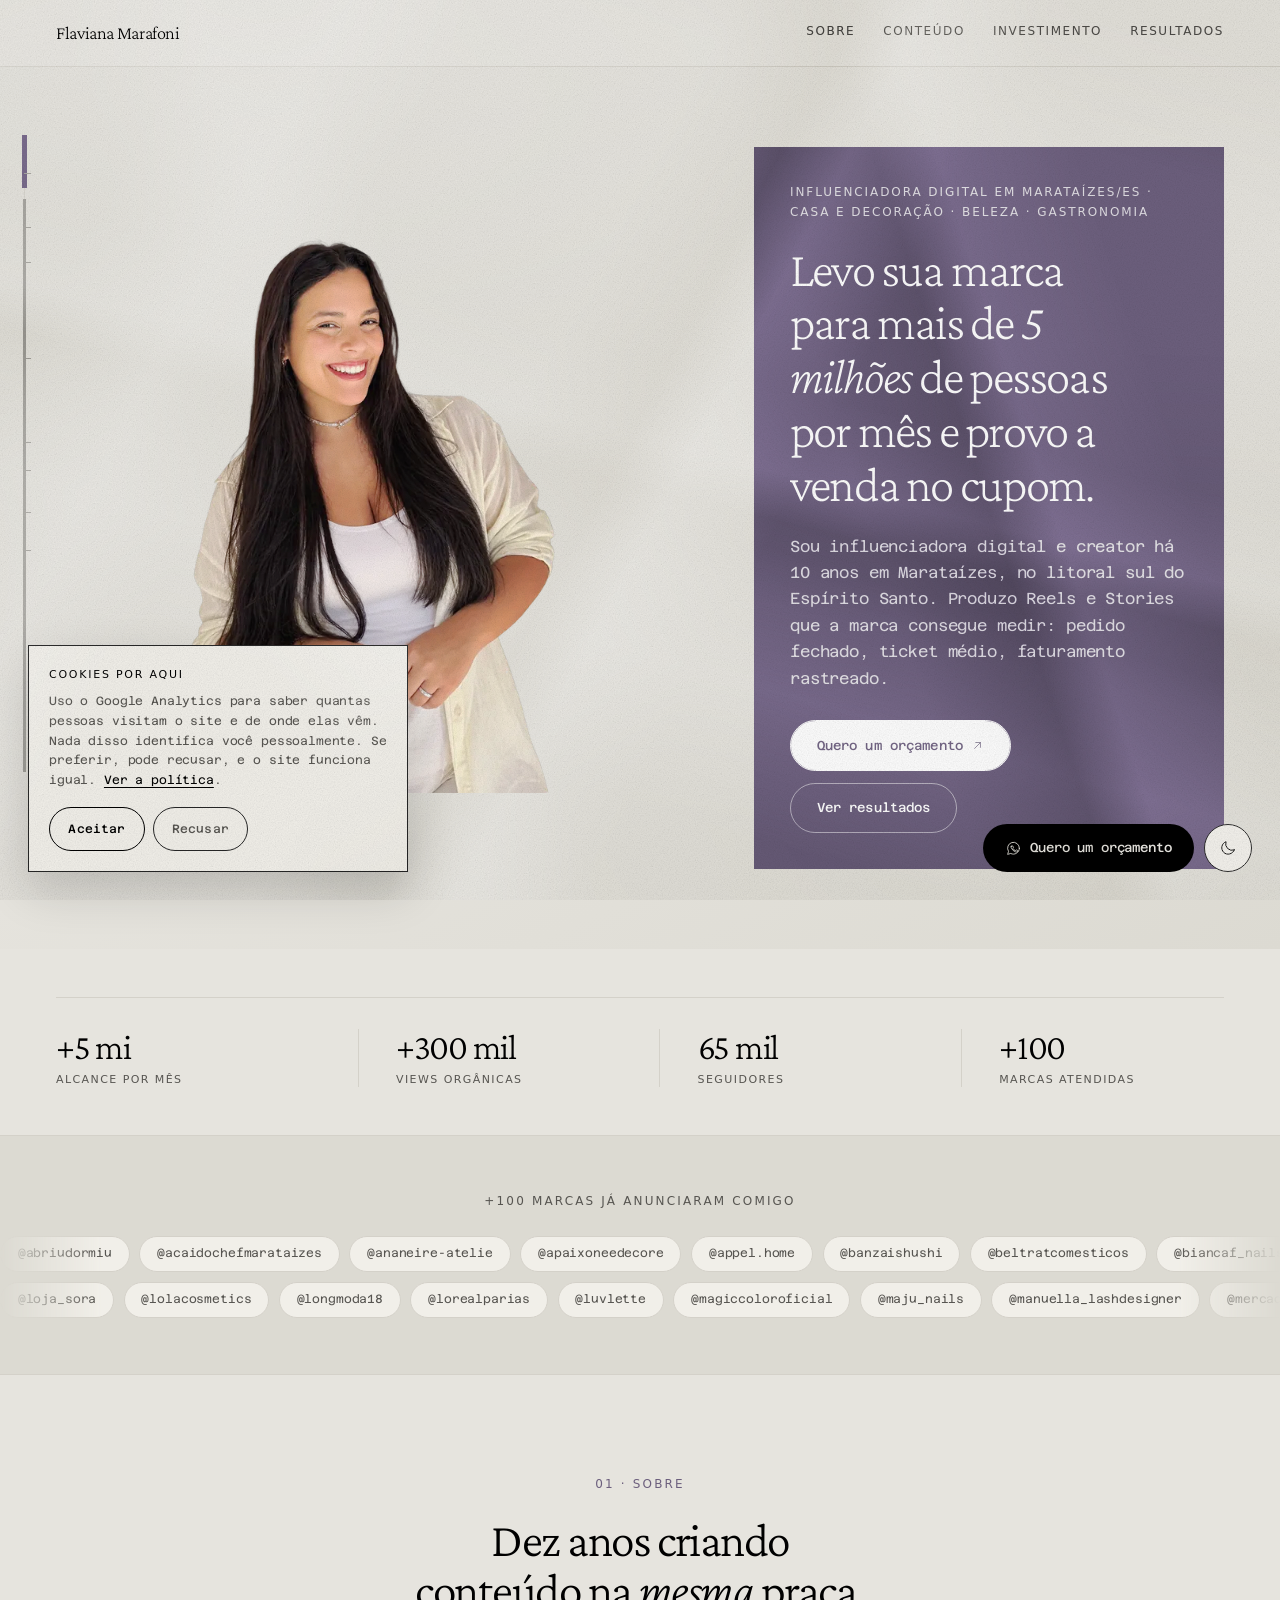
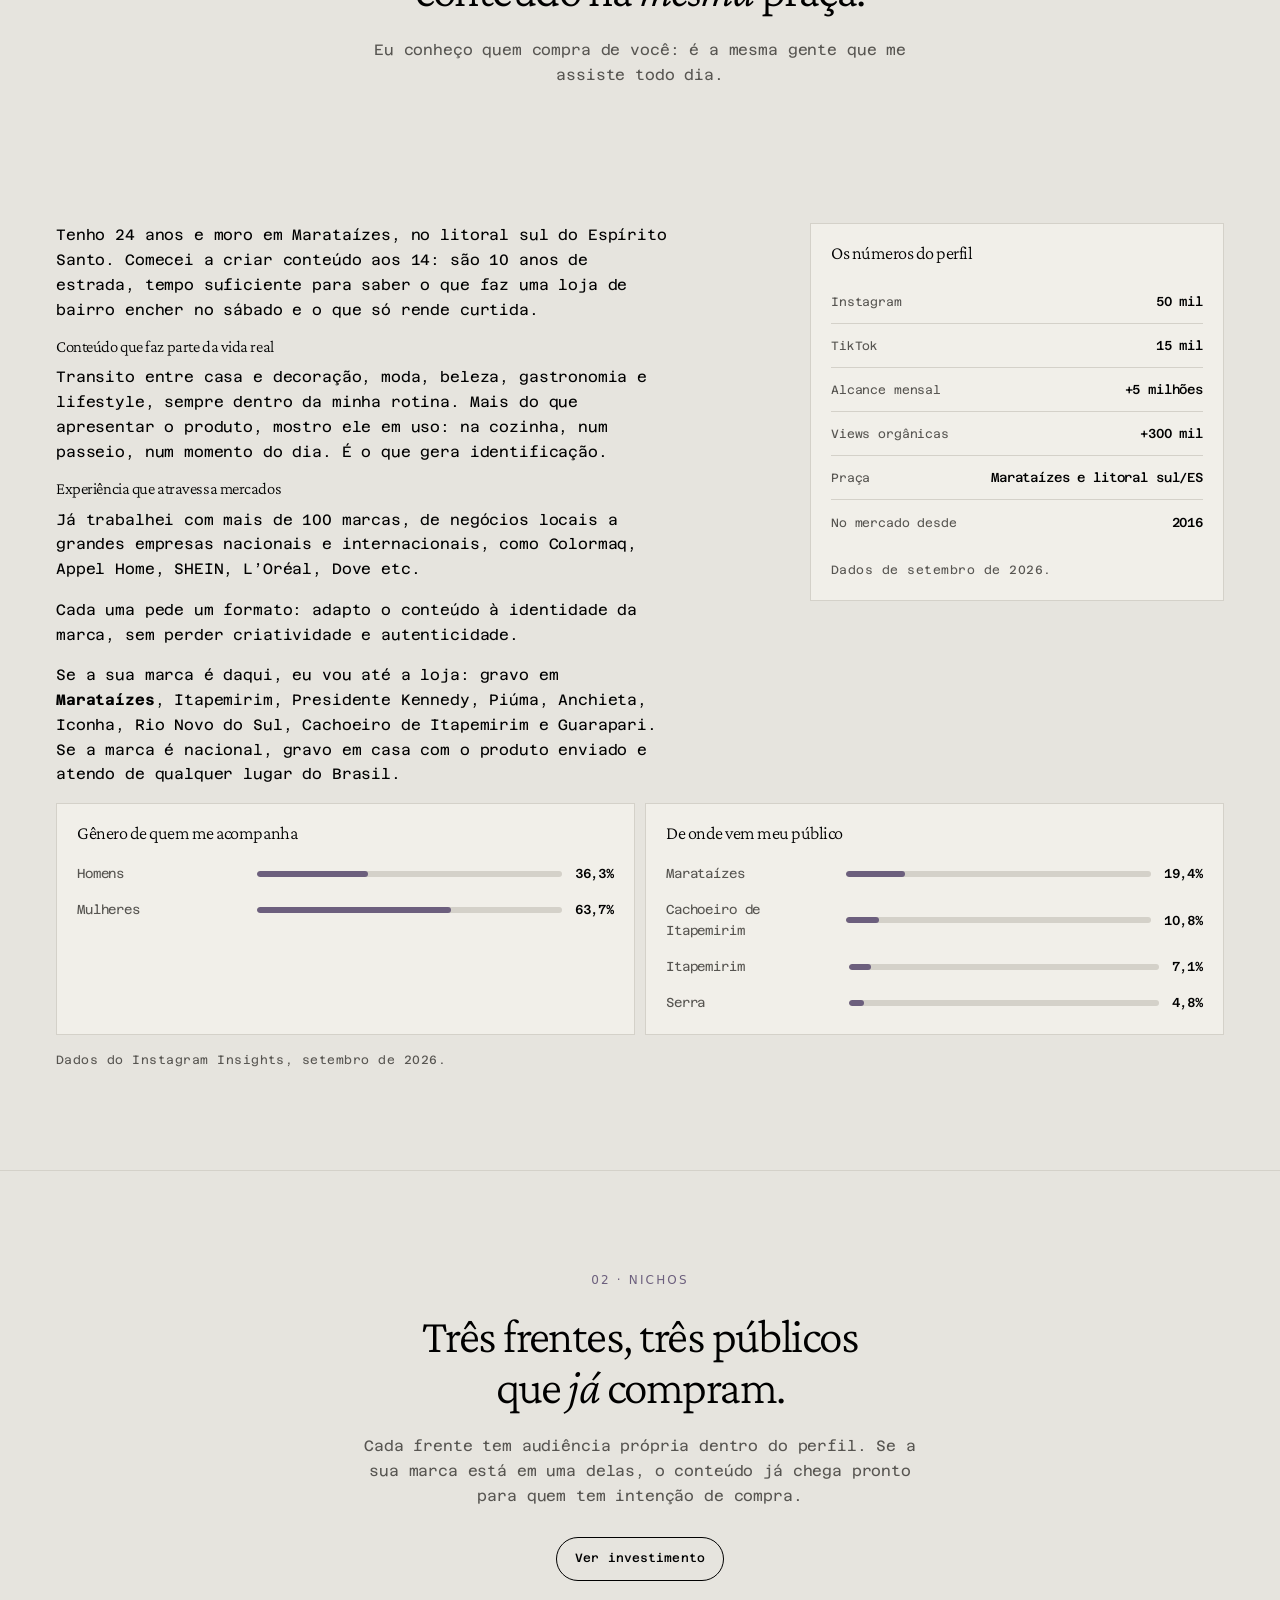
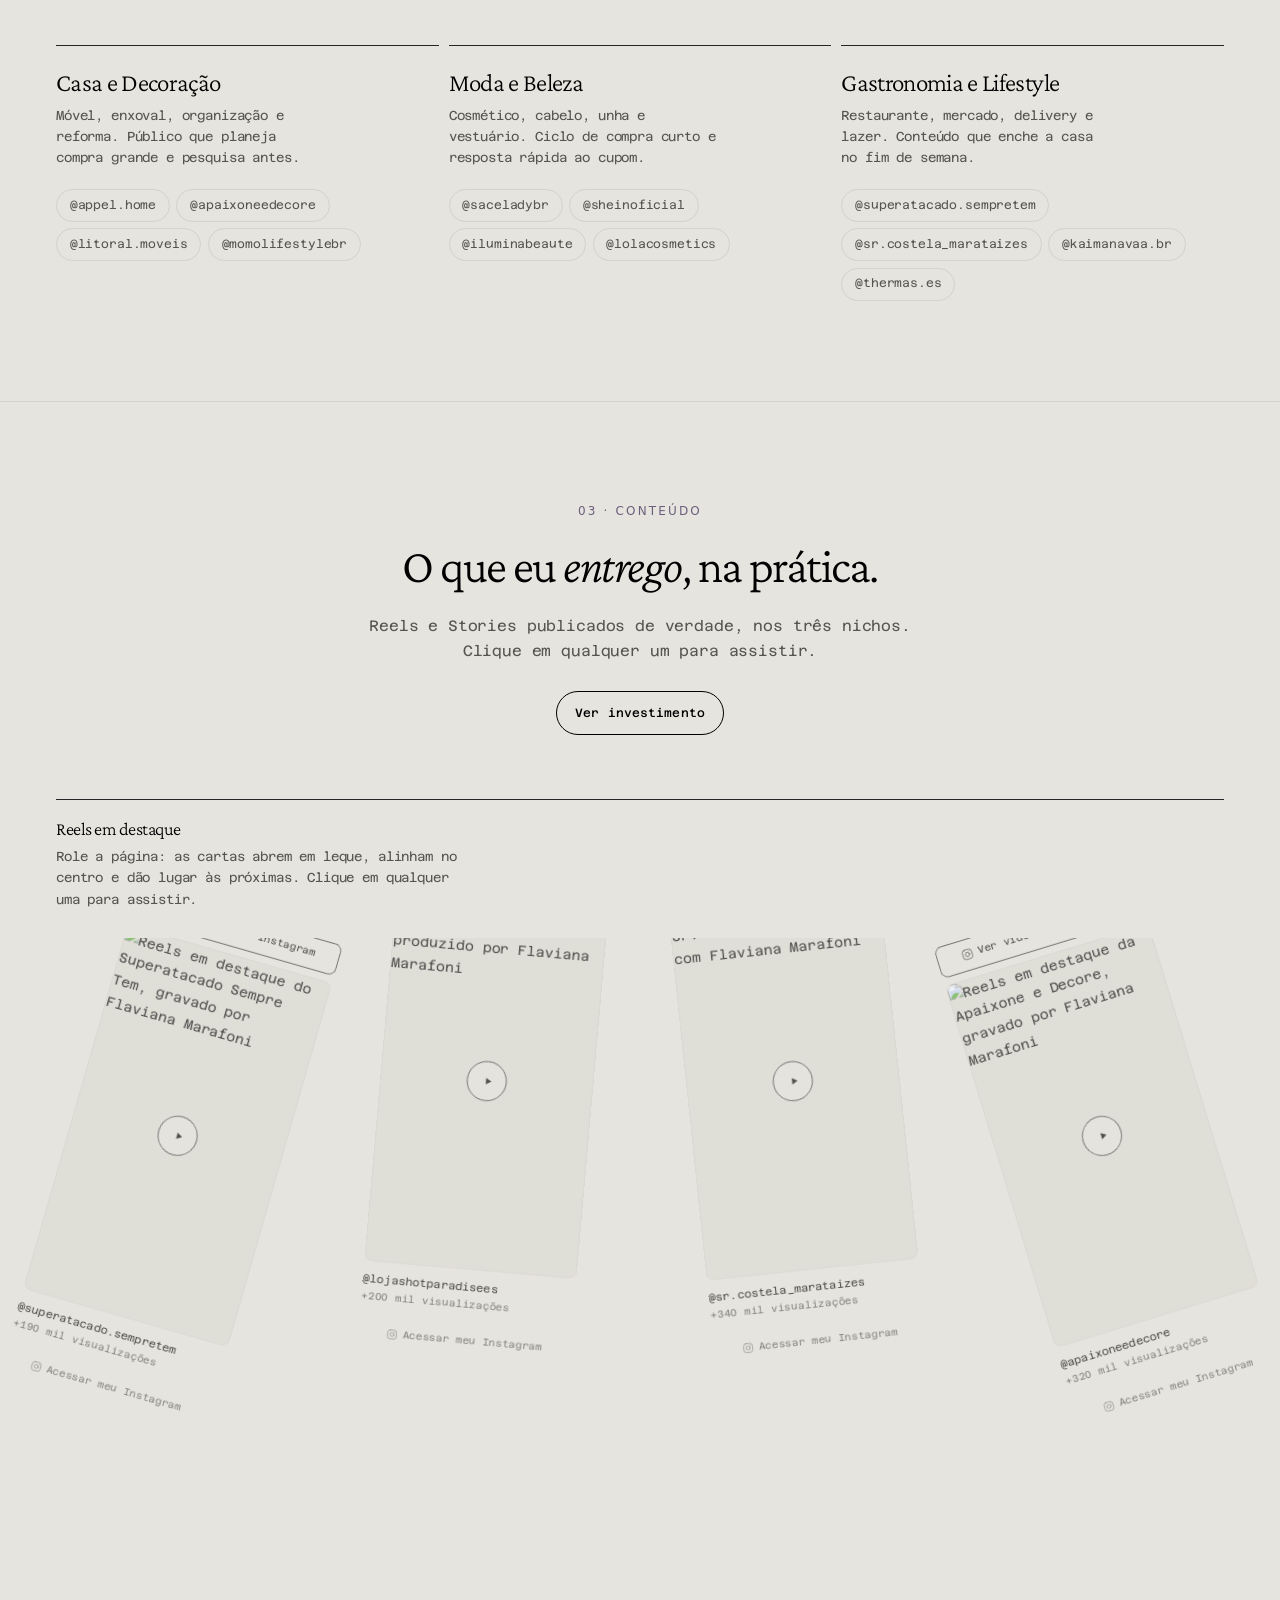
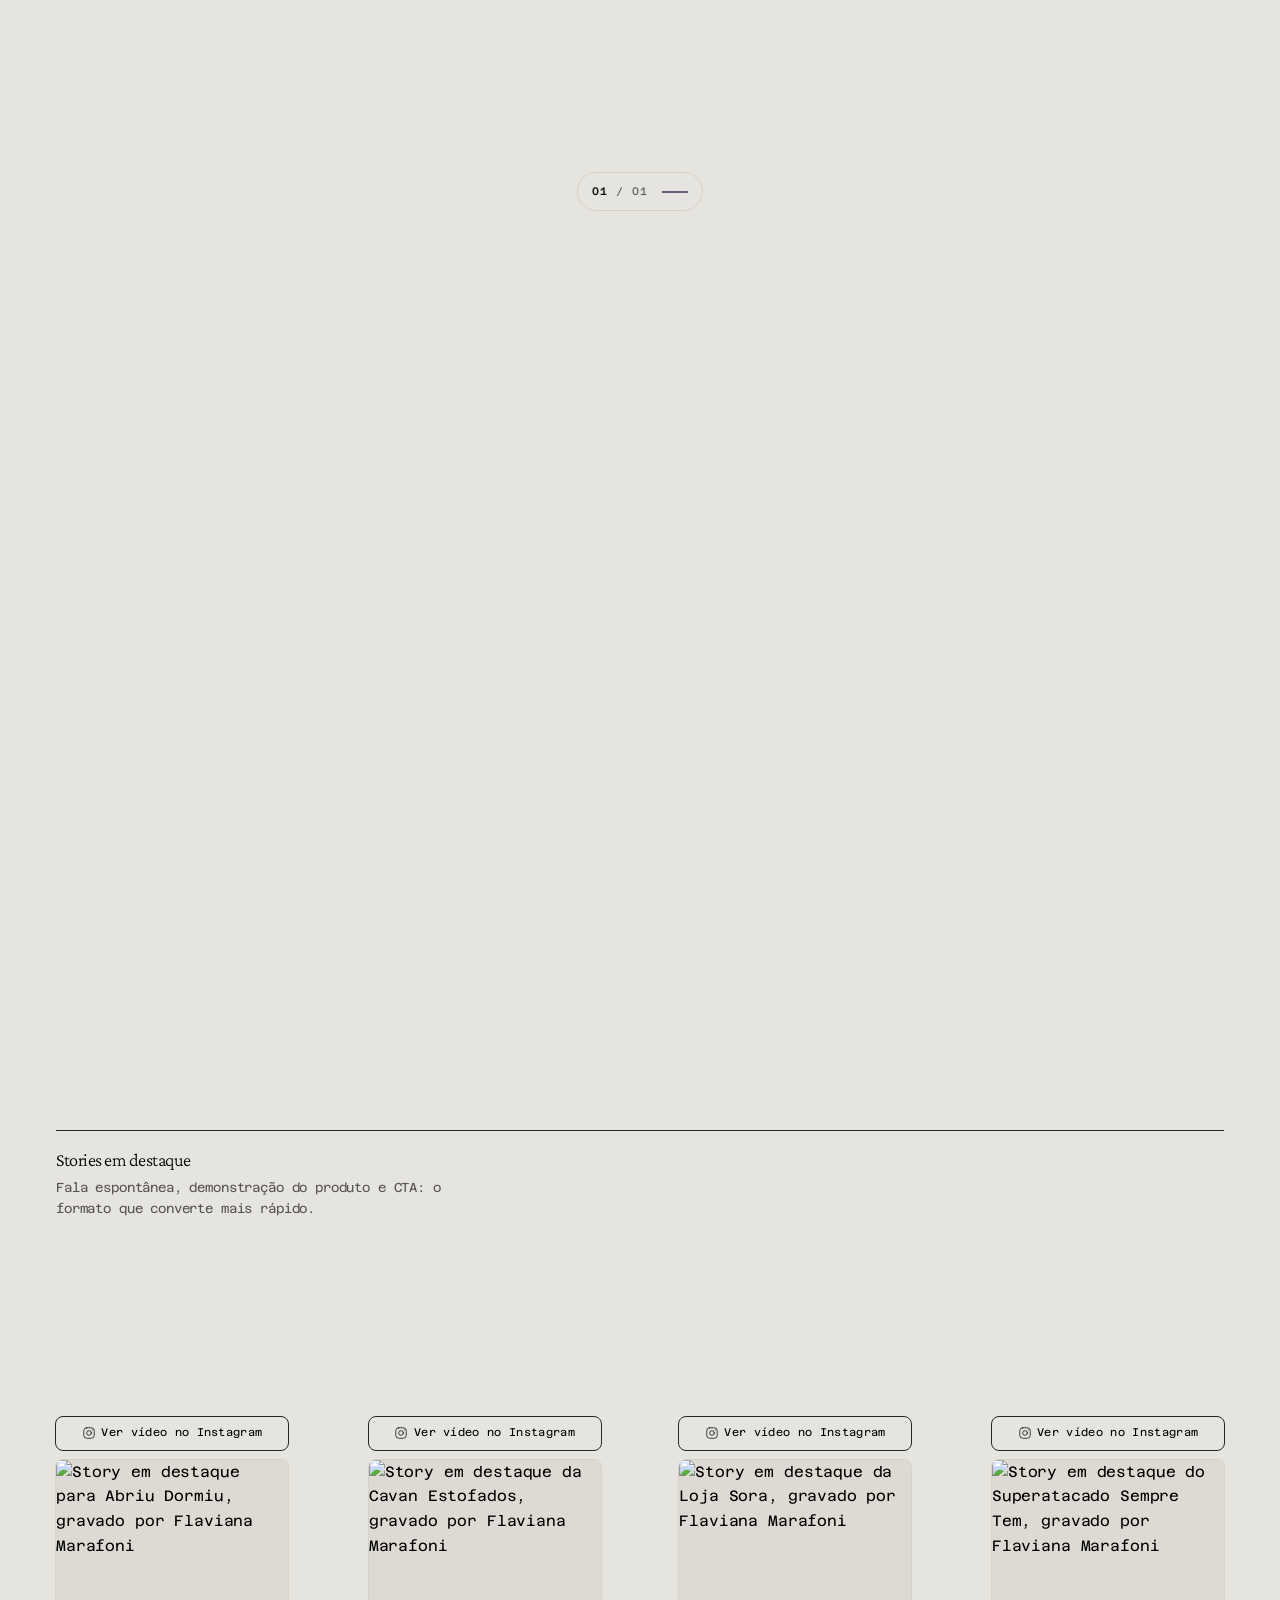
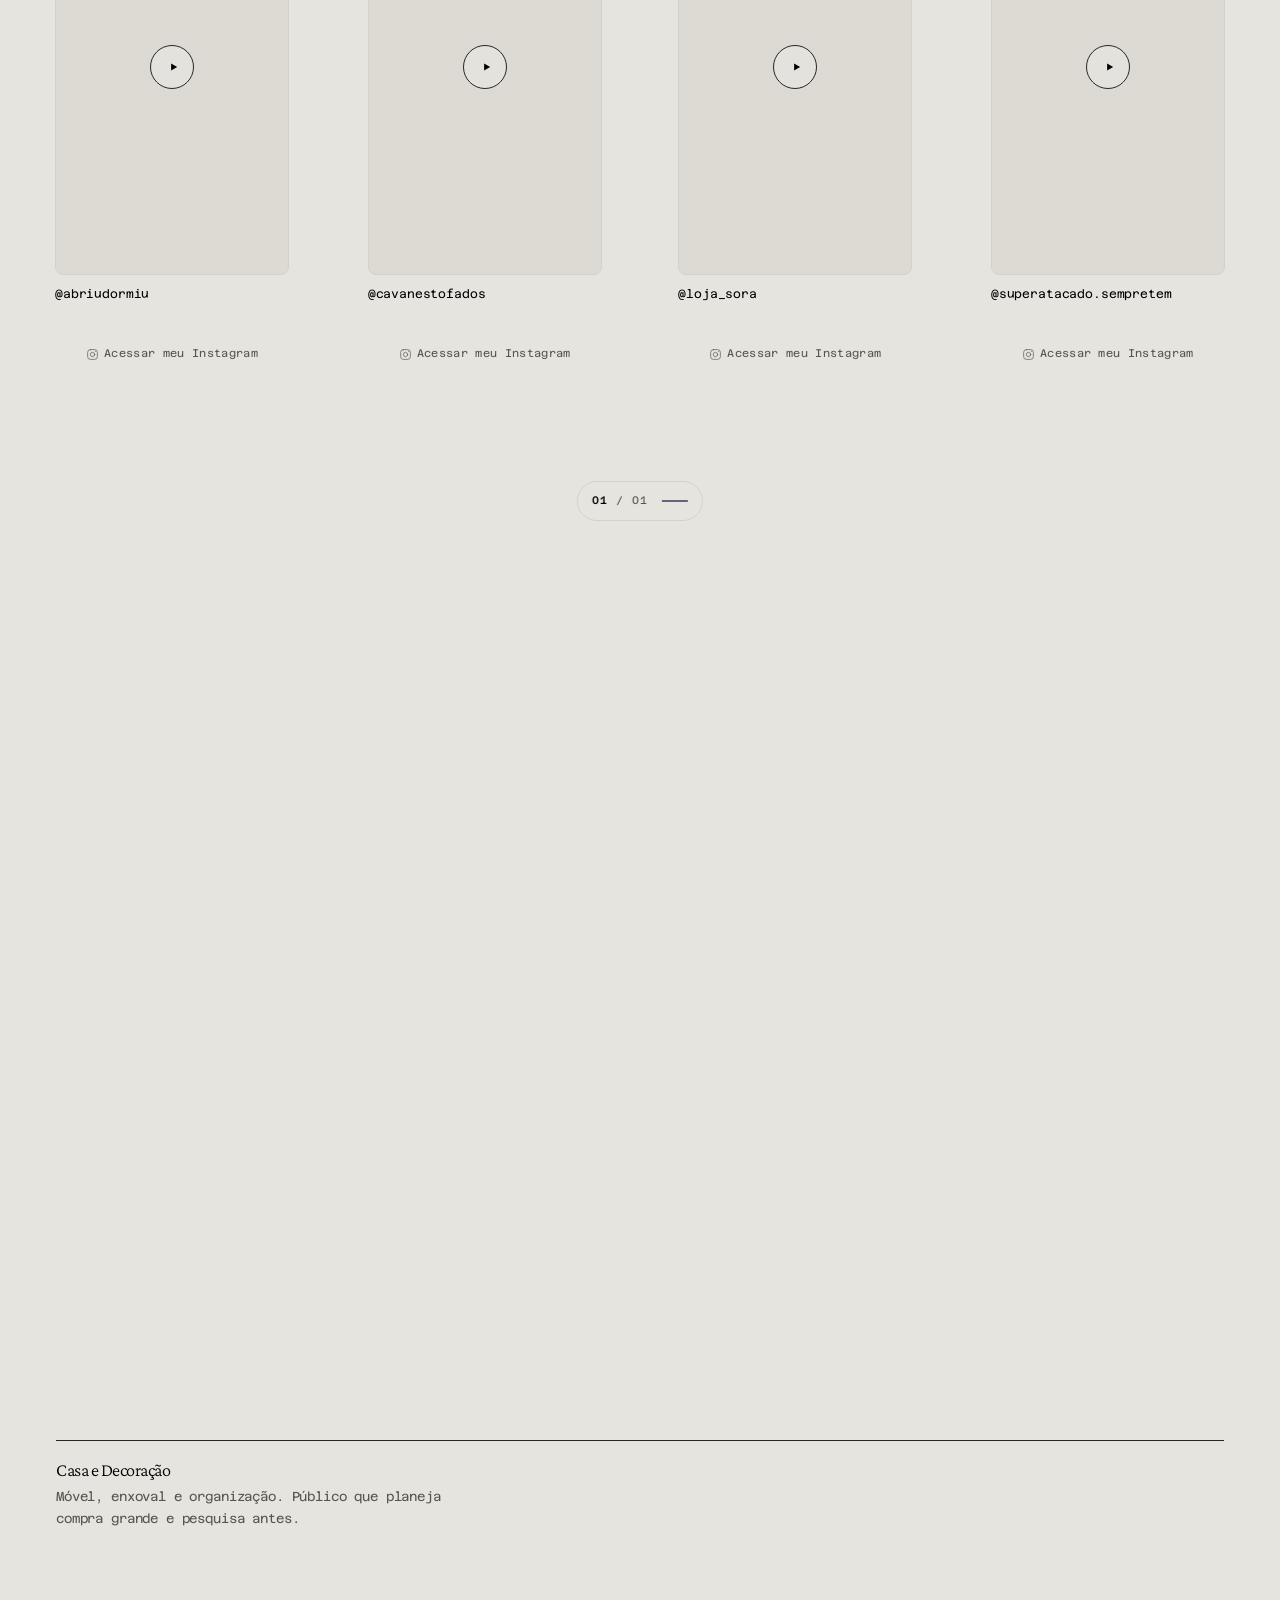
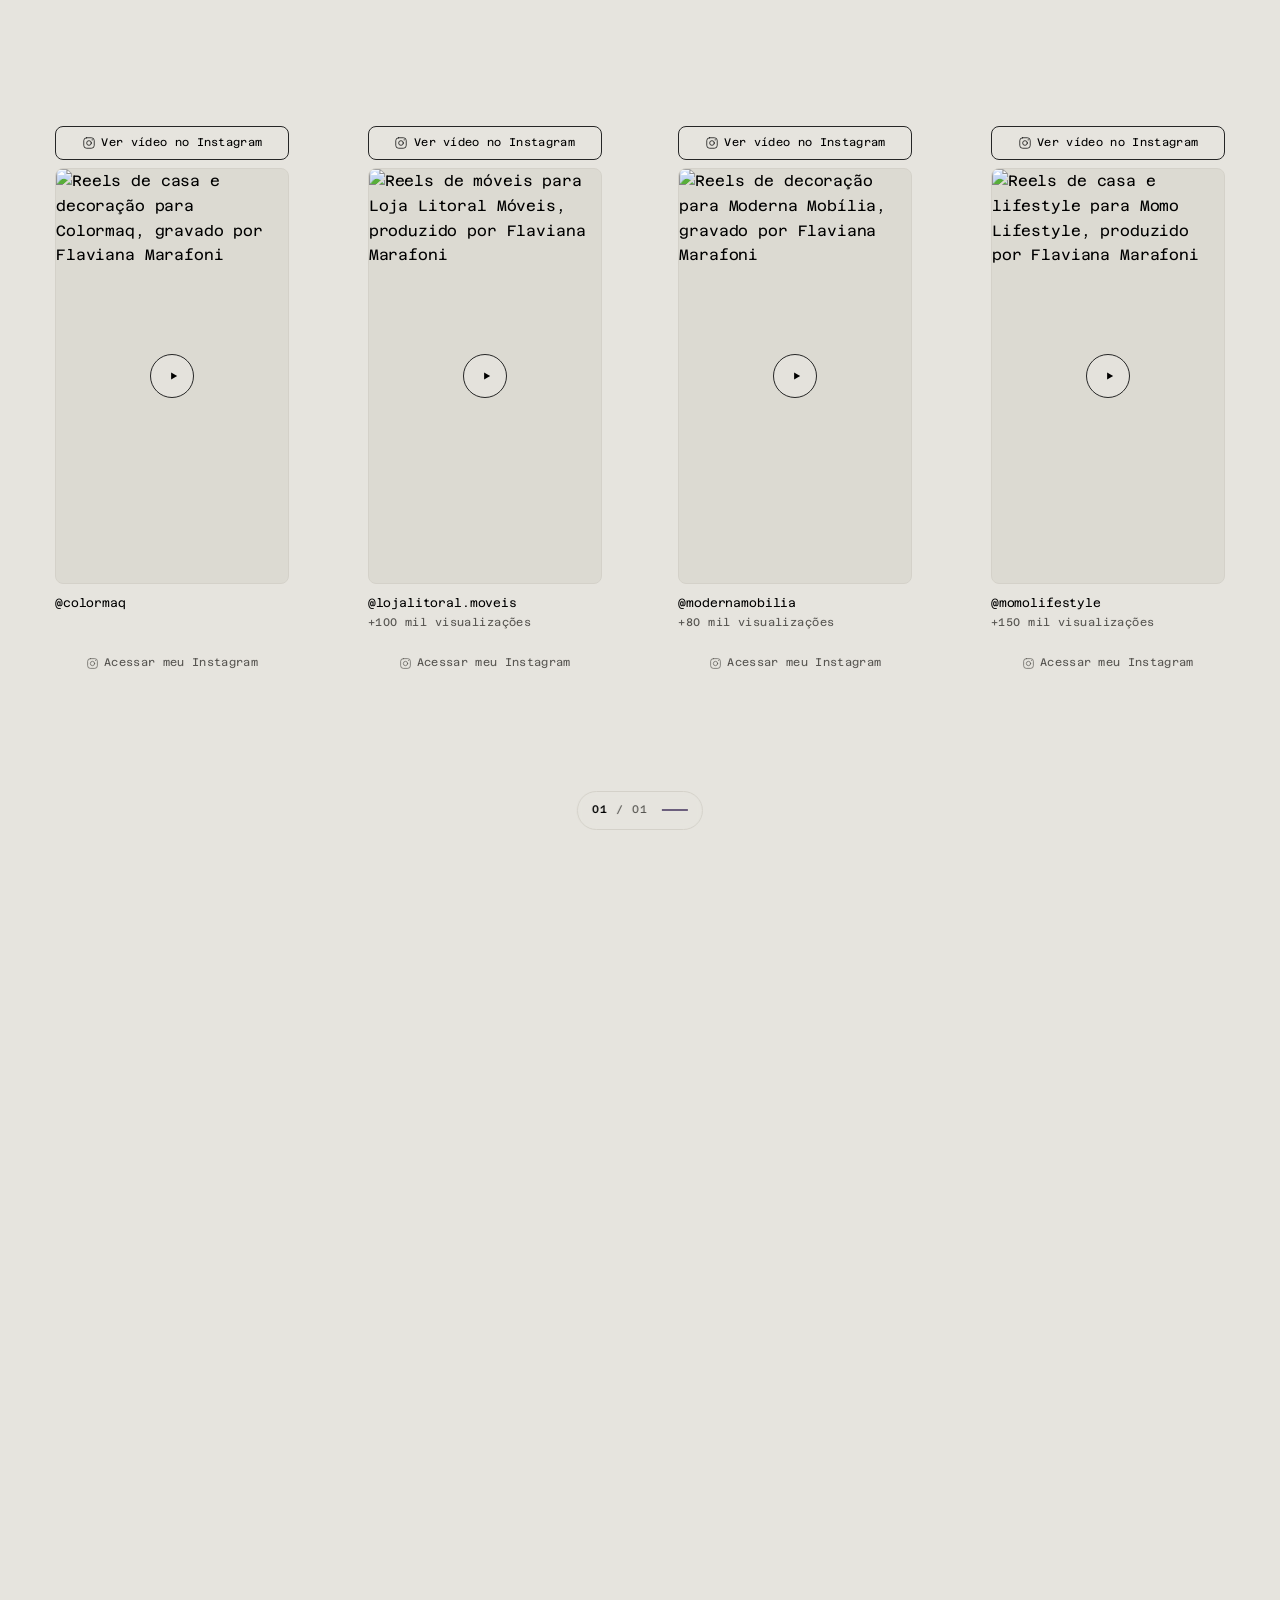
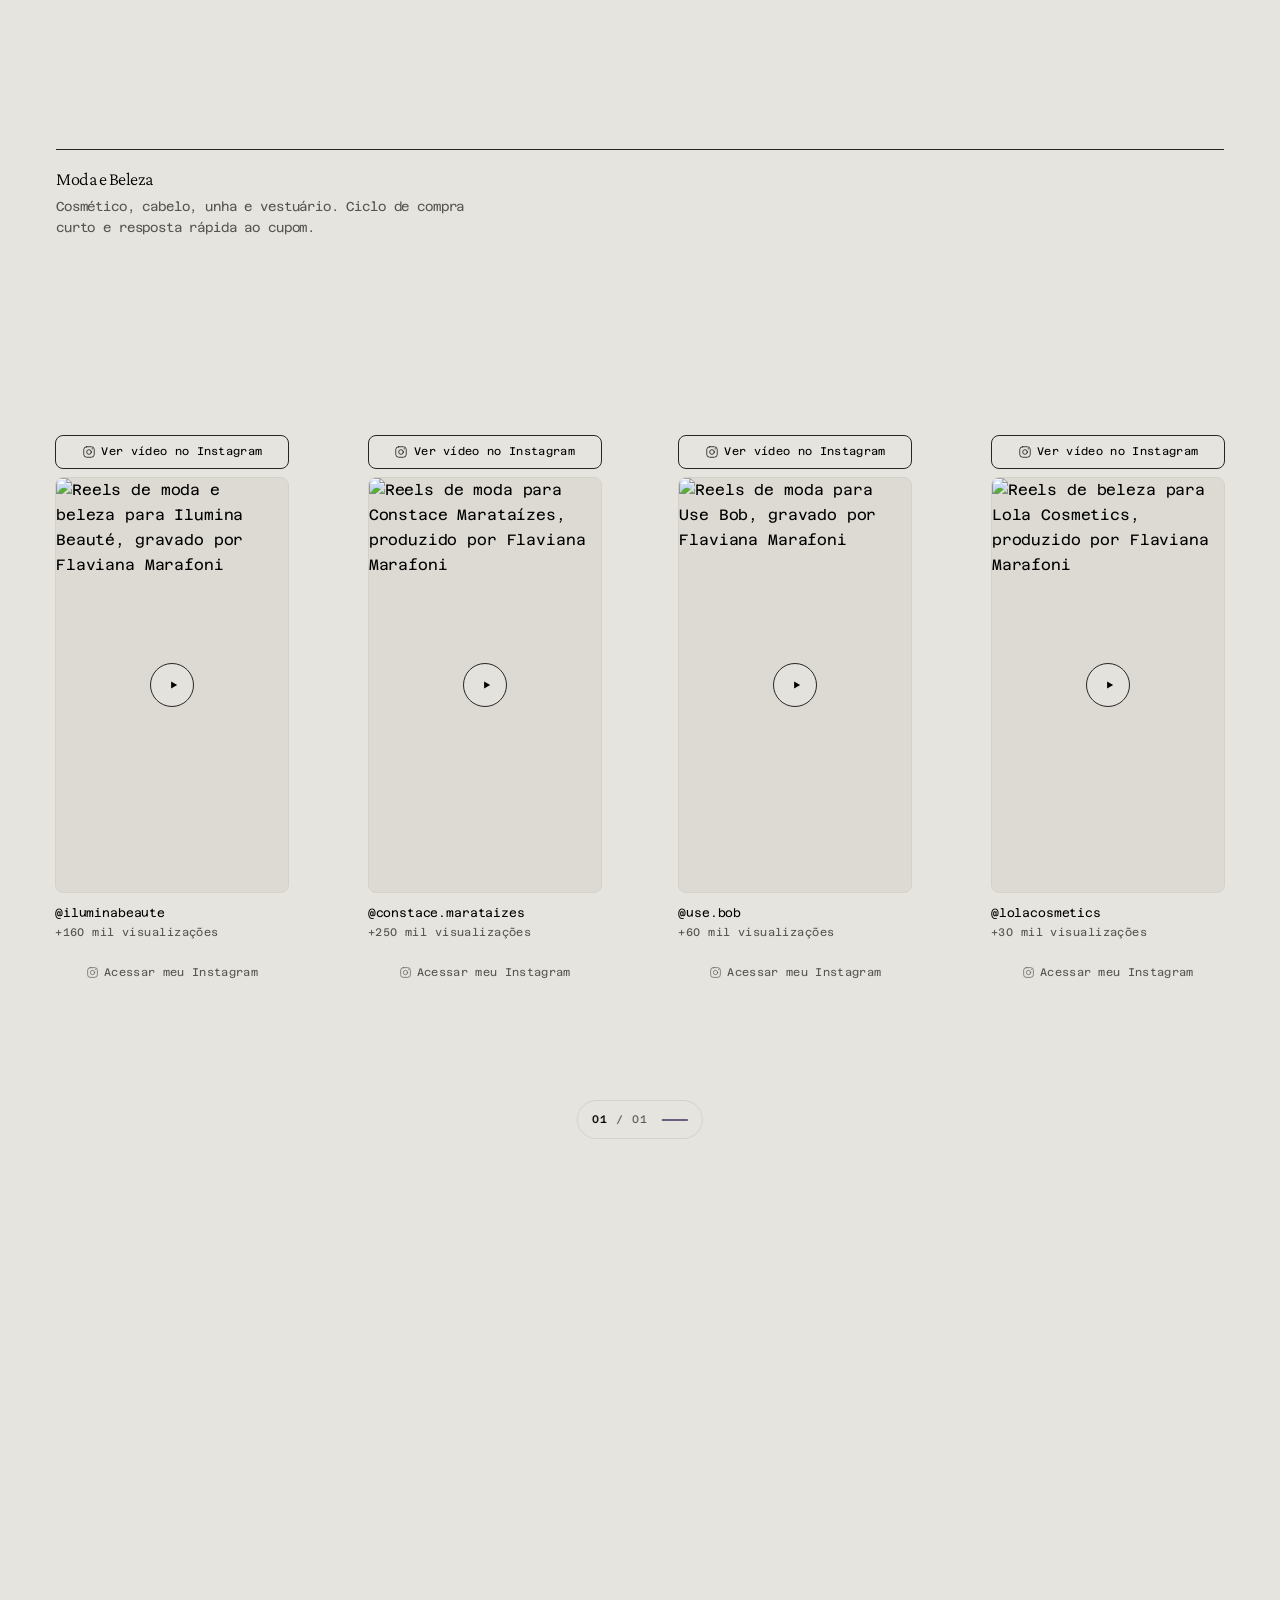
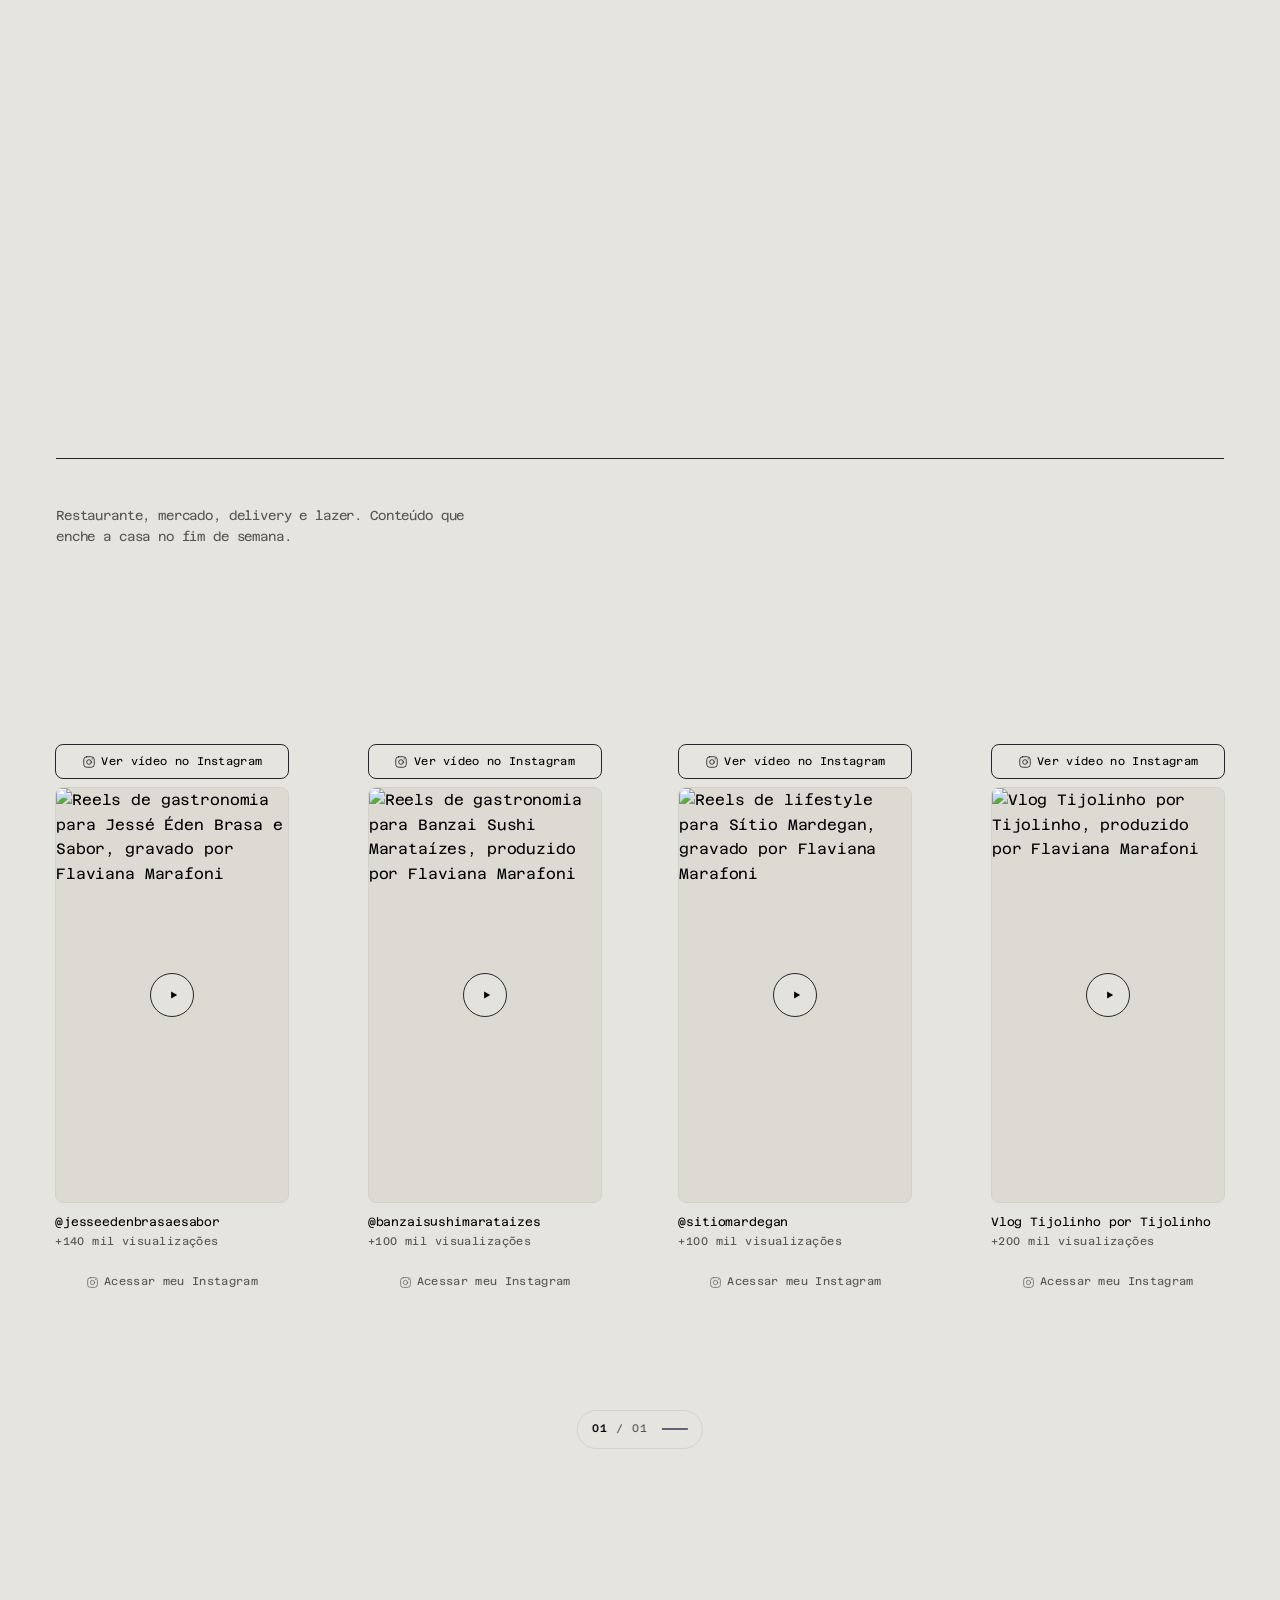
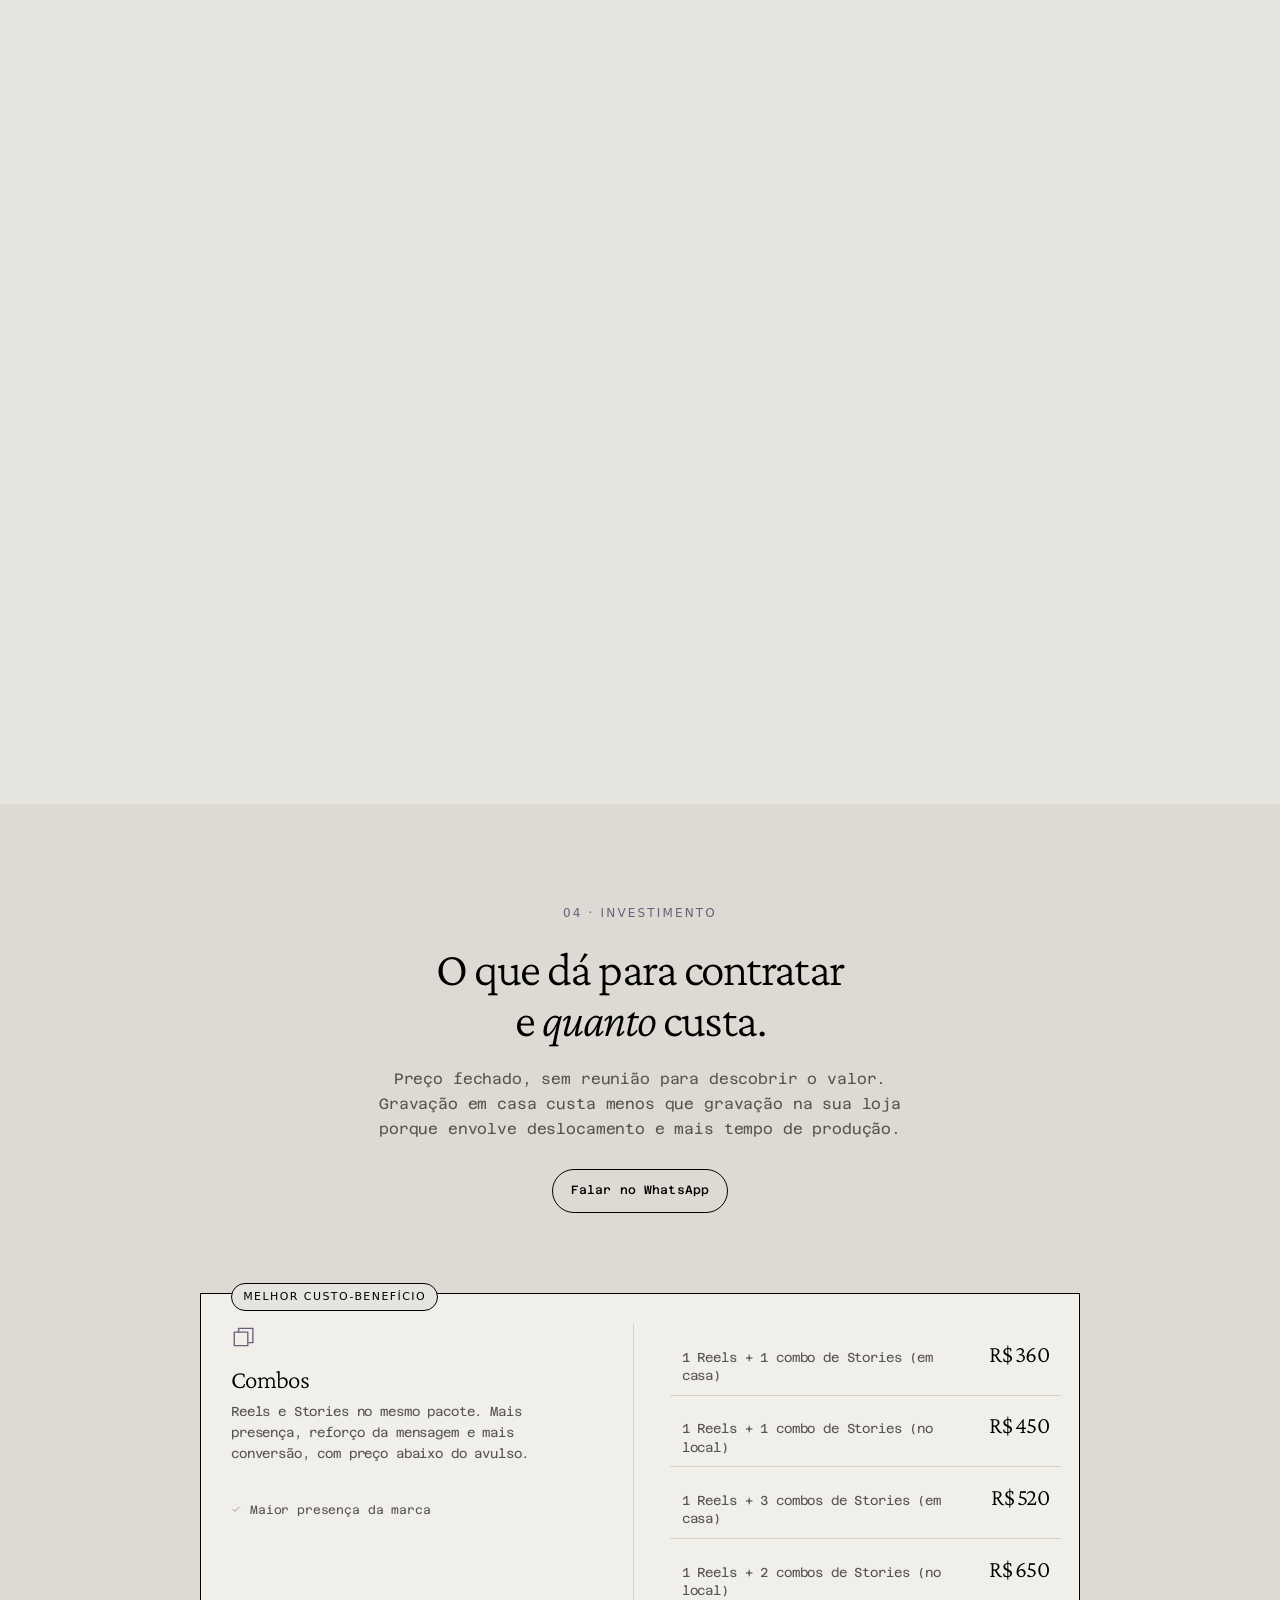
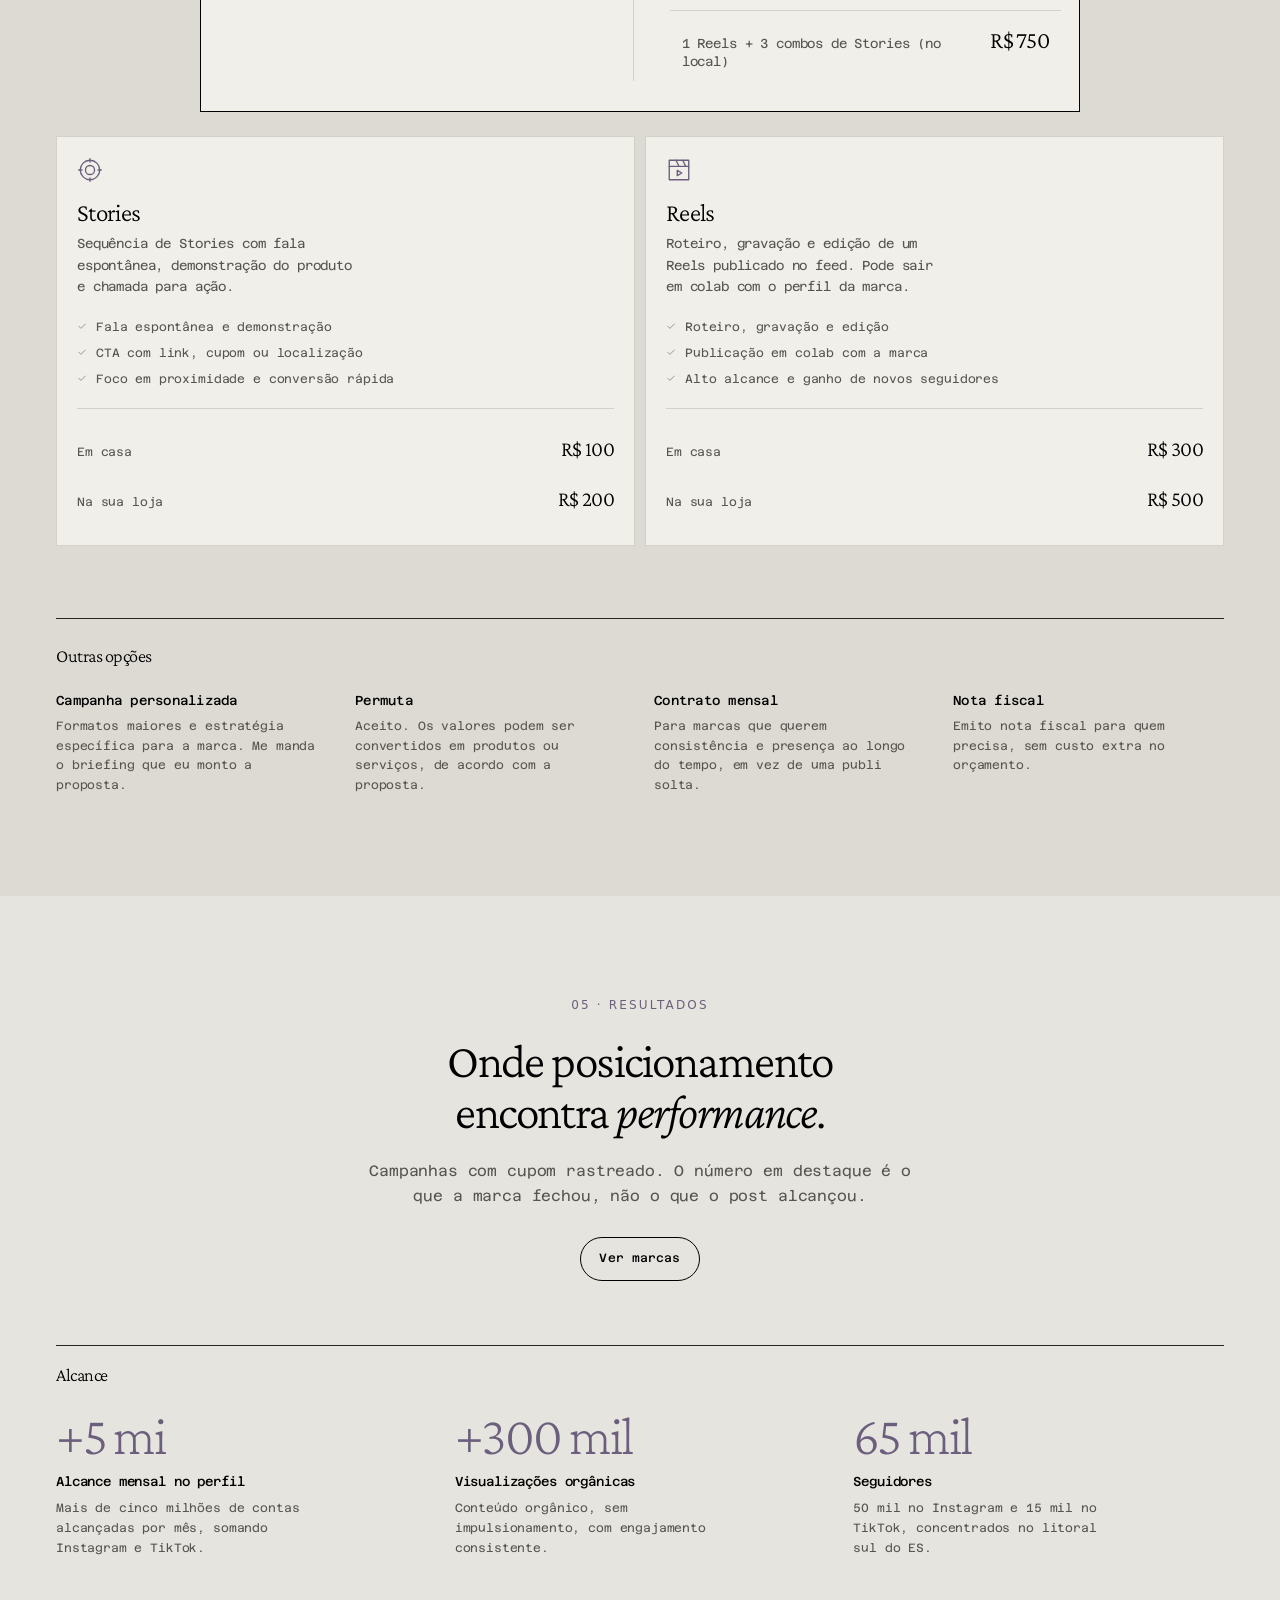
==== commit 816b841d: "Troca o retrato do site e atualiza o Story da Cavan e o ticket da Apaixone & Decore • img/foto-flavi" ====
--- a/index.html
+++ b/index.html
@@ -1111,23 +1111,23 @@
                     </a>
                   </article>
                   <article class="fan__card">
-                    <a class="card__ig-top" href="https://instagram.com/lojashotparadisees" target="_blank"
+                    <a class="card__ig-top" href="https://instagram.com/cavanestofados" target="_blank"
                       rel="noopener">
                       <svg class="ico" aria-hidden="true">
                         <use href="#i-instagram" />
                       </svg>Ver vídeo no Instagram
                     </a>
-                    <a class="reel__link" href="https://youtube.com/shorts/H4iT8D2rSuw" target="_blank" rel="noopener"
-                      data-yt="H4iT8D2rSuw">
+                    <a class="reel__link" href="https://youtube.com/shorts/CK-vbc5s9uA" target="_blank" rel="noopener"
+                      data-yt="CK-vbc5s9uA">
                       <figure class="frame frame--9x16">
-                        <img src="https://i.ytimg.com/vi/H4iT8D2rSuw/hqdefault.jpg"
-                          alt="Story em destaque da Loja Hot Paradise, gravado por Flaviana Marafoni" loading="lazy"
+                        <img src="https://i.ytimg.com/vi/CK-vbc5s9uA/hqdefault.jpg"
+                          alt="Story em destaque da Cavan Estofados, gravado por Flaviana Marafoni" loading="lazy"
                           decoding="async">
                         <span class="reel__play" aria-hidden="true"><svg class="ico">
                             <use href="#i-play" />
                           </svg></span>
                       </figure>
-                      <p class="reel__brand">@lojashotparadisees</p>
+                      <p class="reel__brand">@cavanestofados</p>
                     </a>
                     <a class="card__ig-bottom" href="https://instagram.com/flavianamarafoni" target="_blank"
                       rel="noopener">
@@ -1838,7 +1838,7 @@
             <summary class="case__head">
               <span class="case__idx">03</span>
               <span class="case__brand">Apaixone &amp; Decore<span>Casa e decoração</span></span>
-              <span class="case__metric">R$ 2,5–7 <em>mil</em></span>
+              <span class="case__metric">R$ 2,6–7 <em>mil</em></span>
               <span class="case__more">
                 <span class="case__more-txt">Memória de cálculo</span>
                 <svg class="ico" aria-hidden="true">
@@ -1850,7 +1850,7 @@
               <dl class="case__facts">
                 <div>
                   <dt>Ticket médio</dt>
-                  <dd>R$ 2.567,80 – R$ 7.000</dd>
+                  <dd>R$ 2.628</dd>
                 </div>
                 <div>
                   <dt>Pedidos</dt>
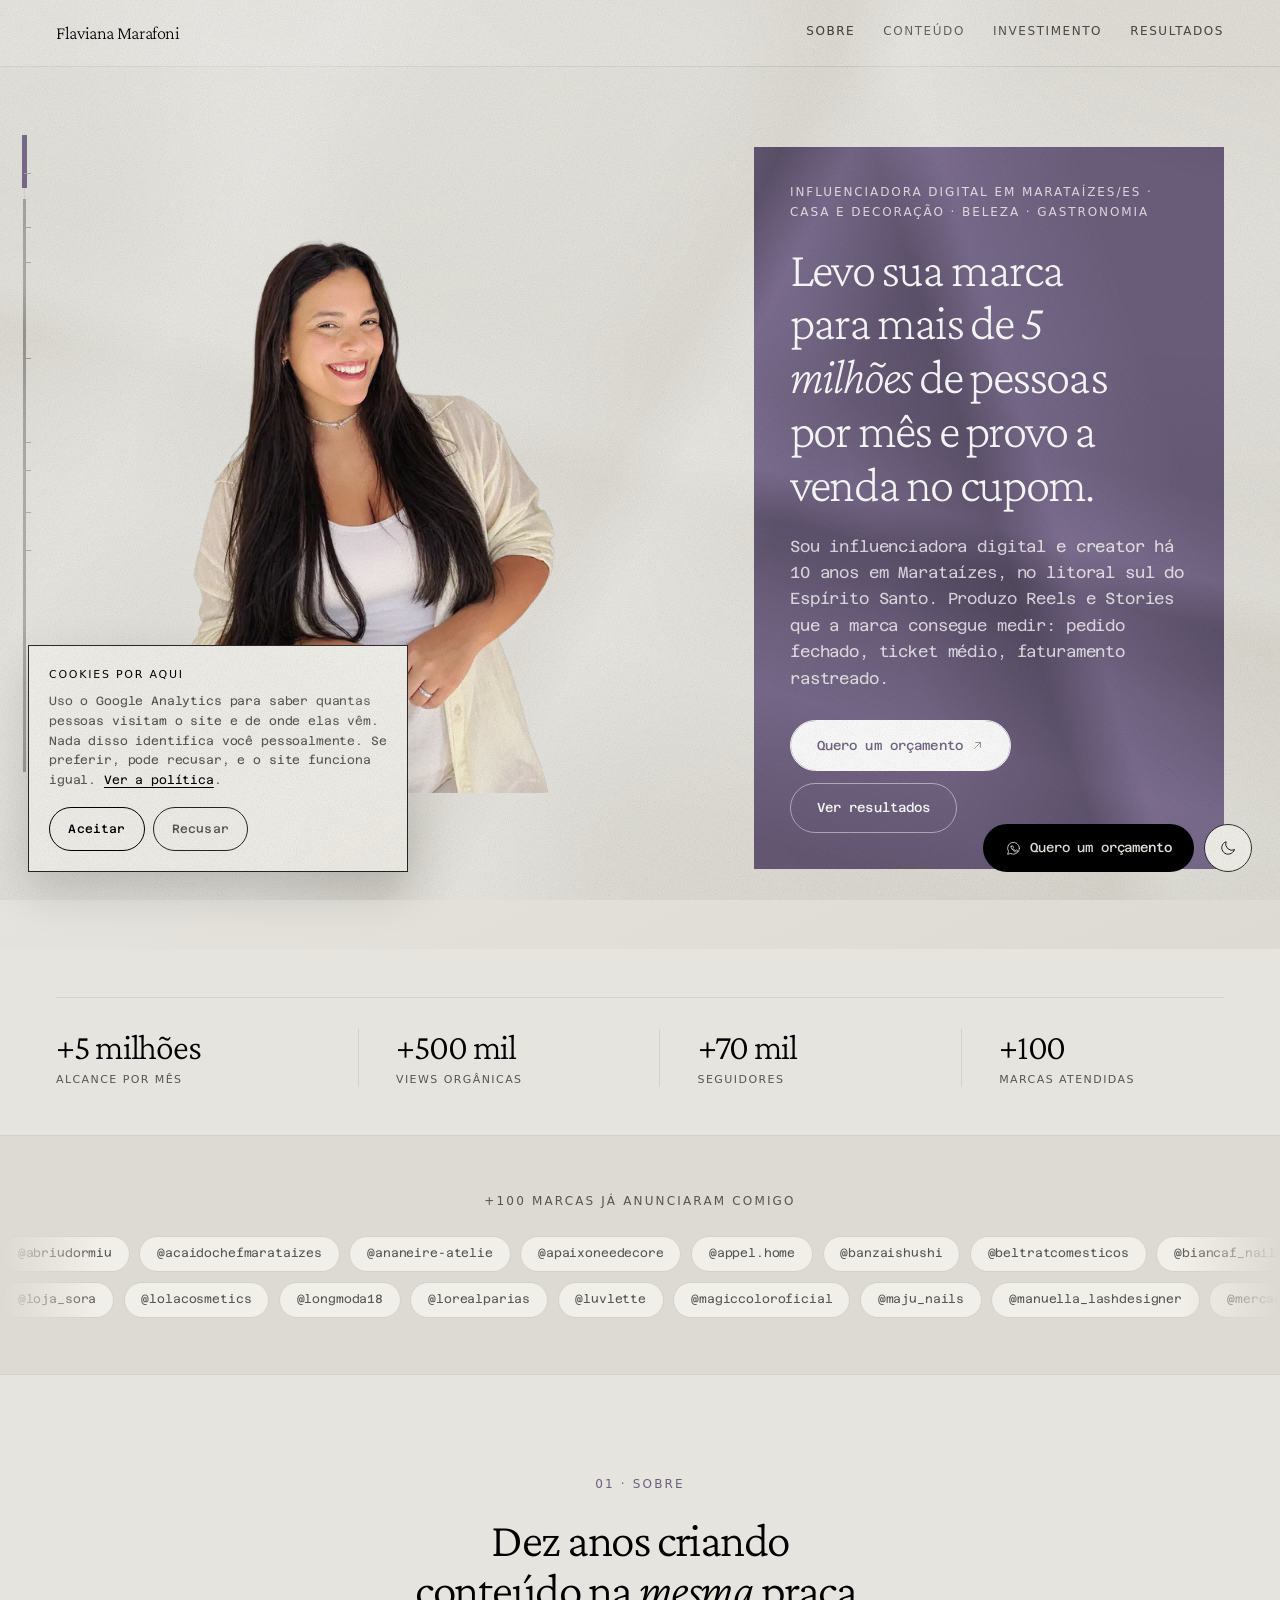
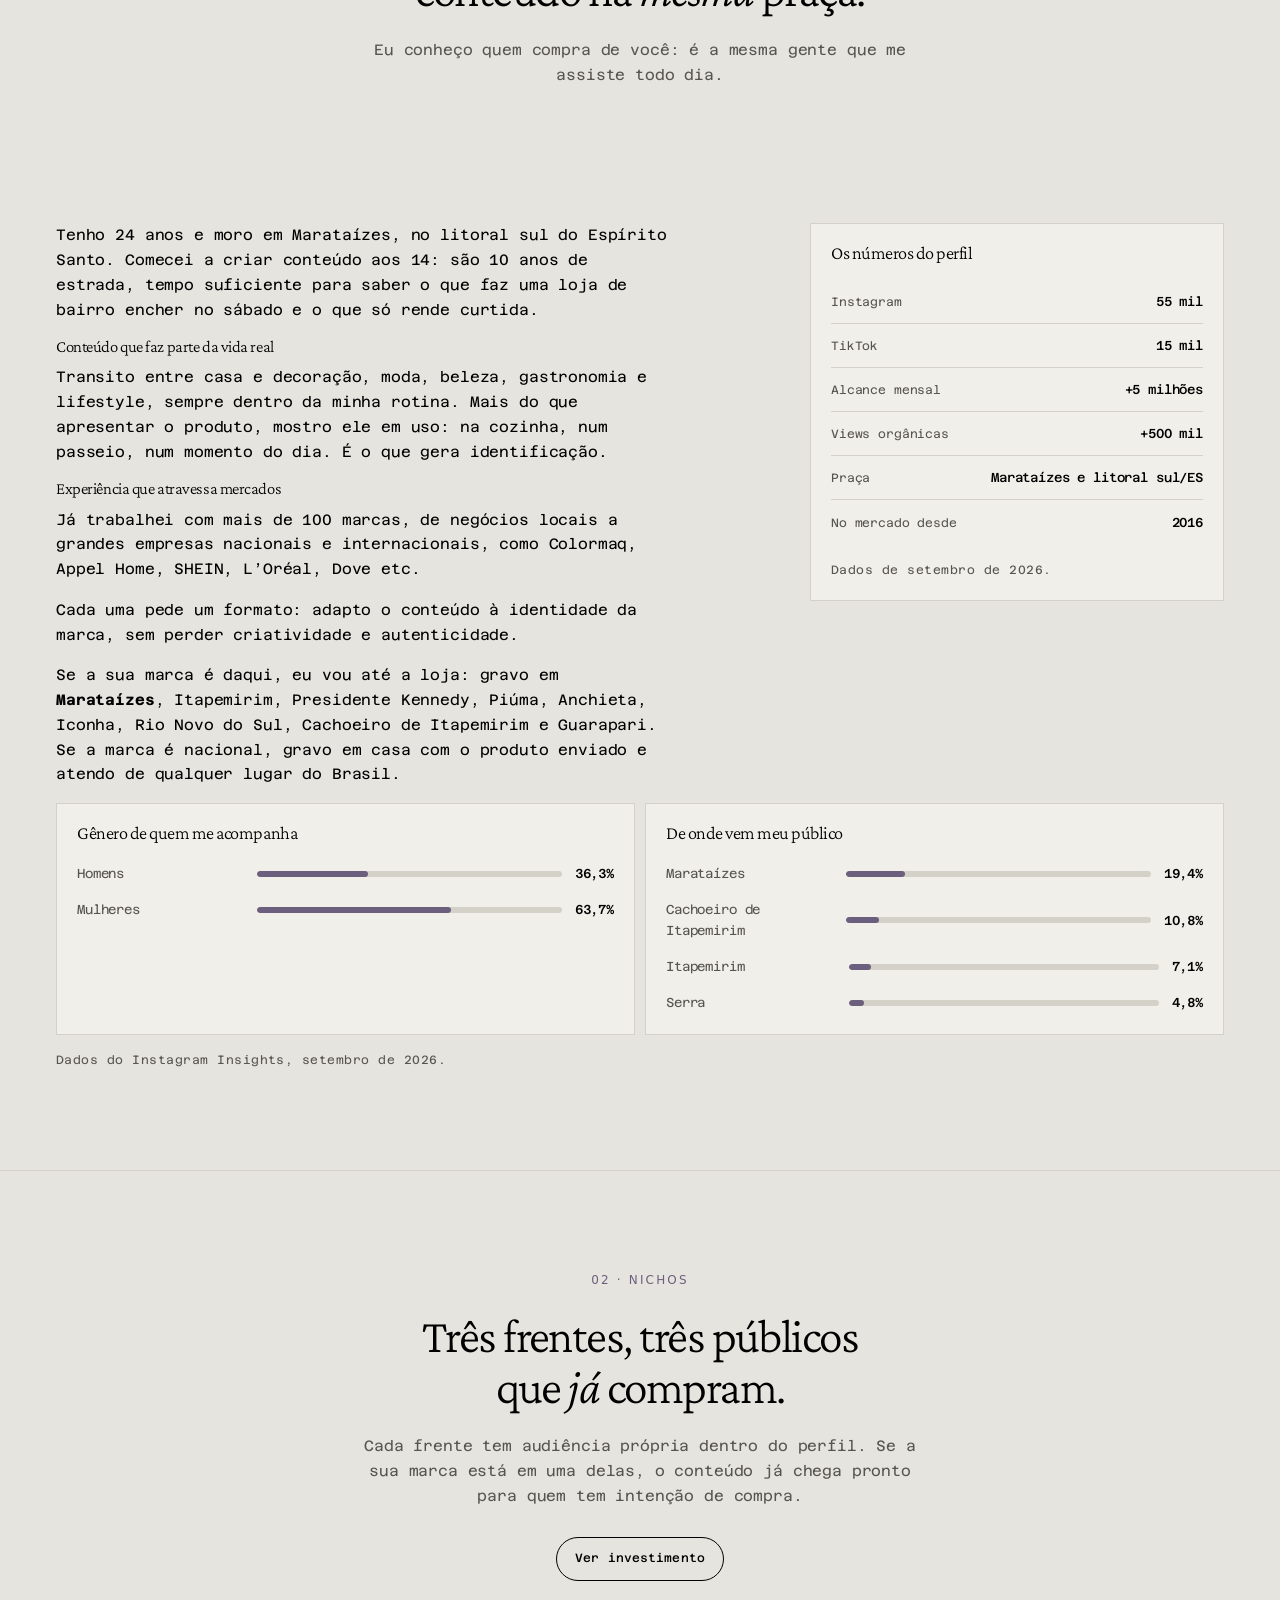
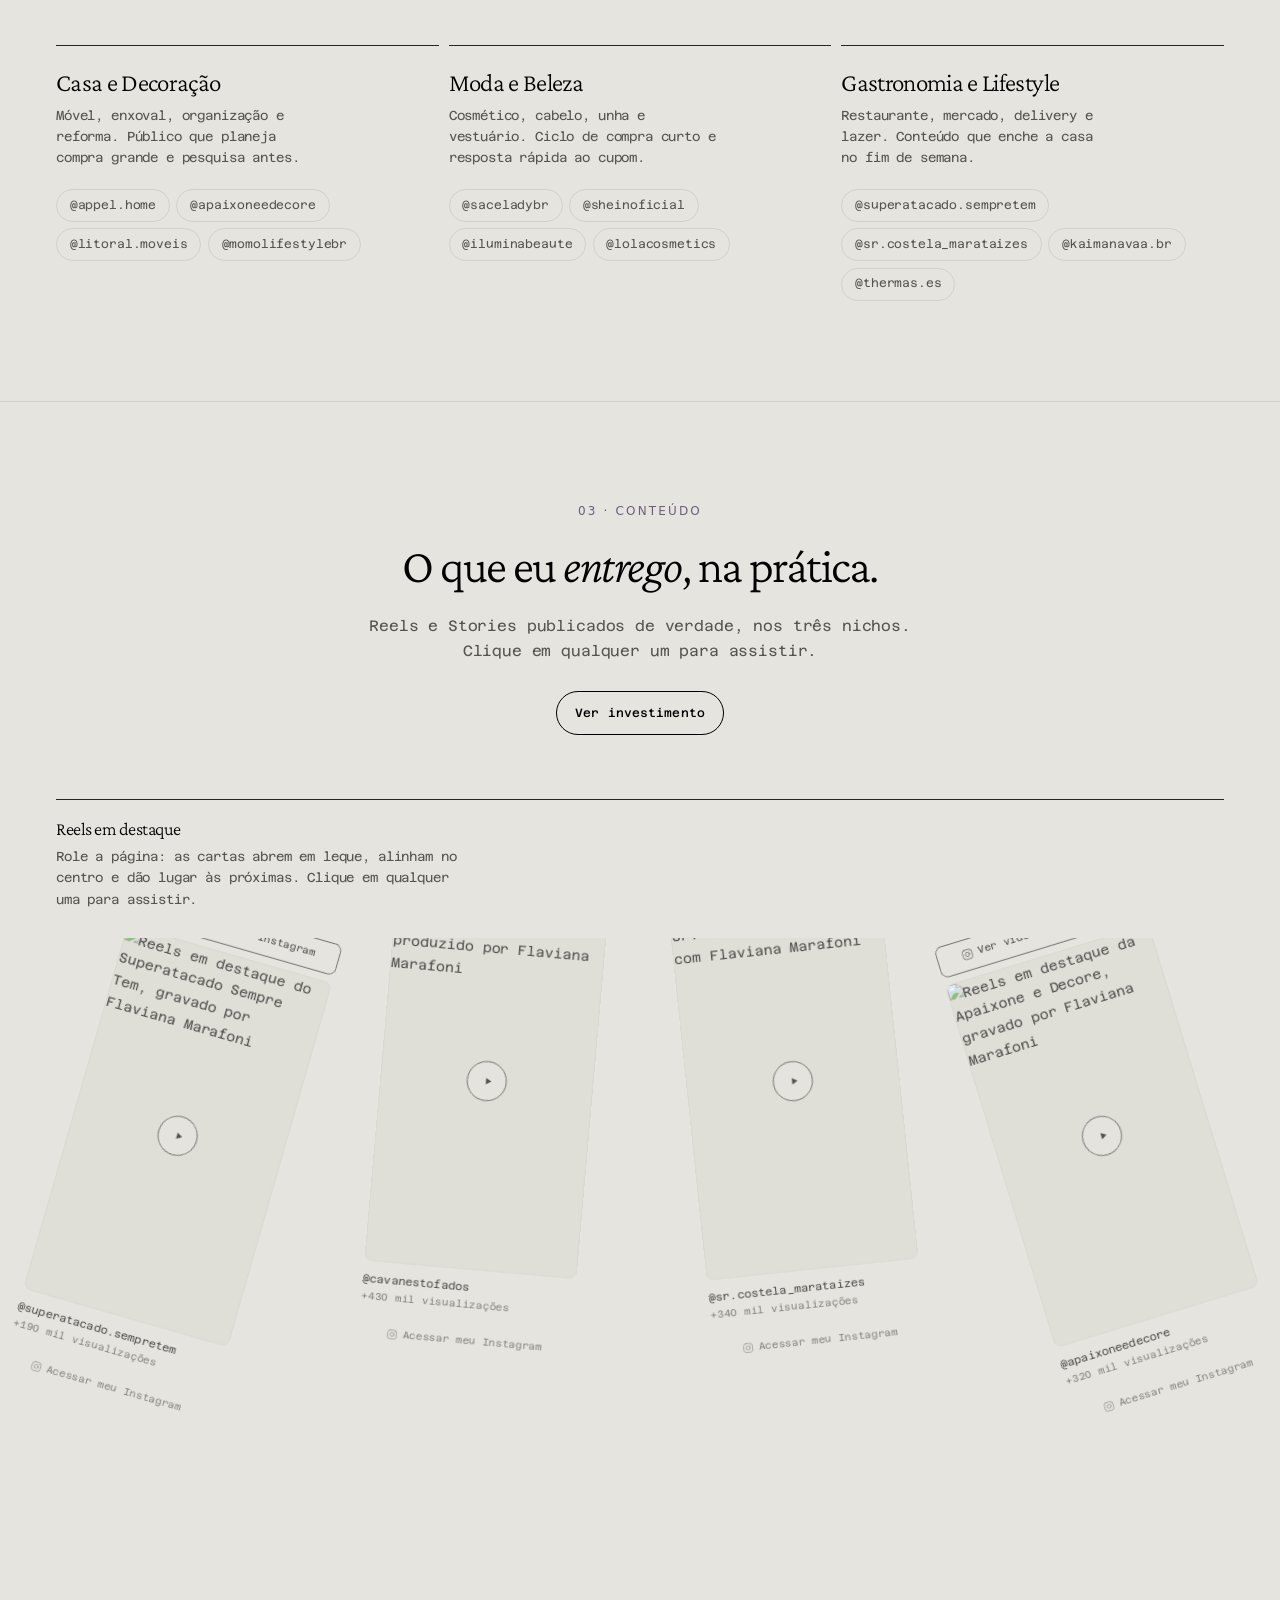
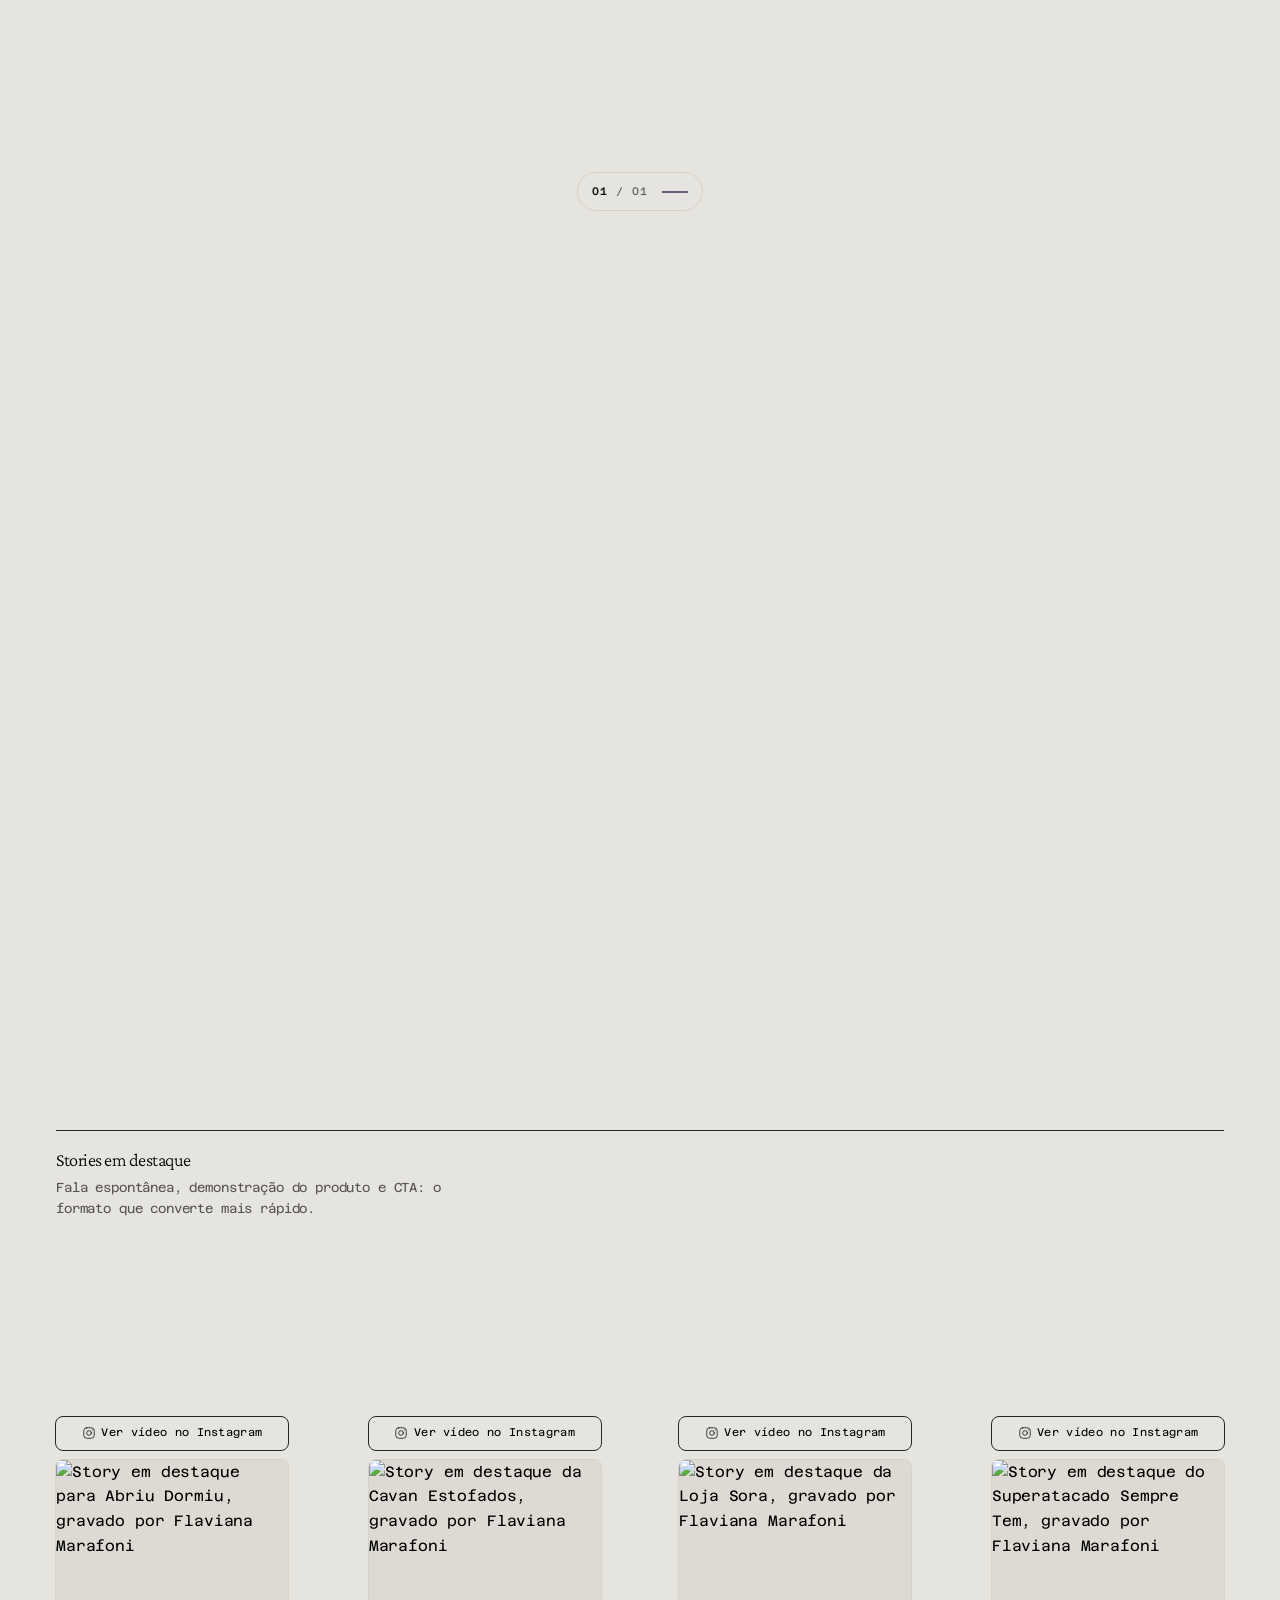
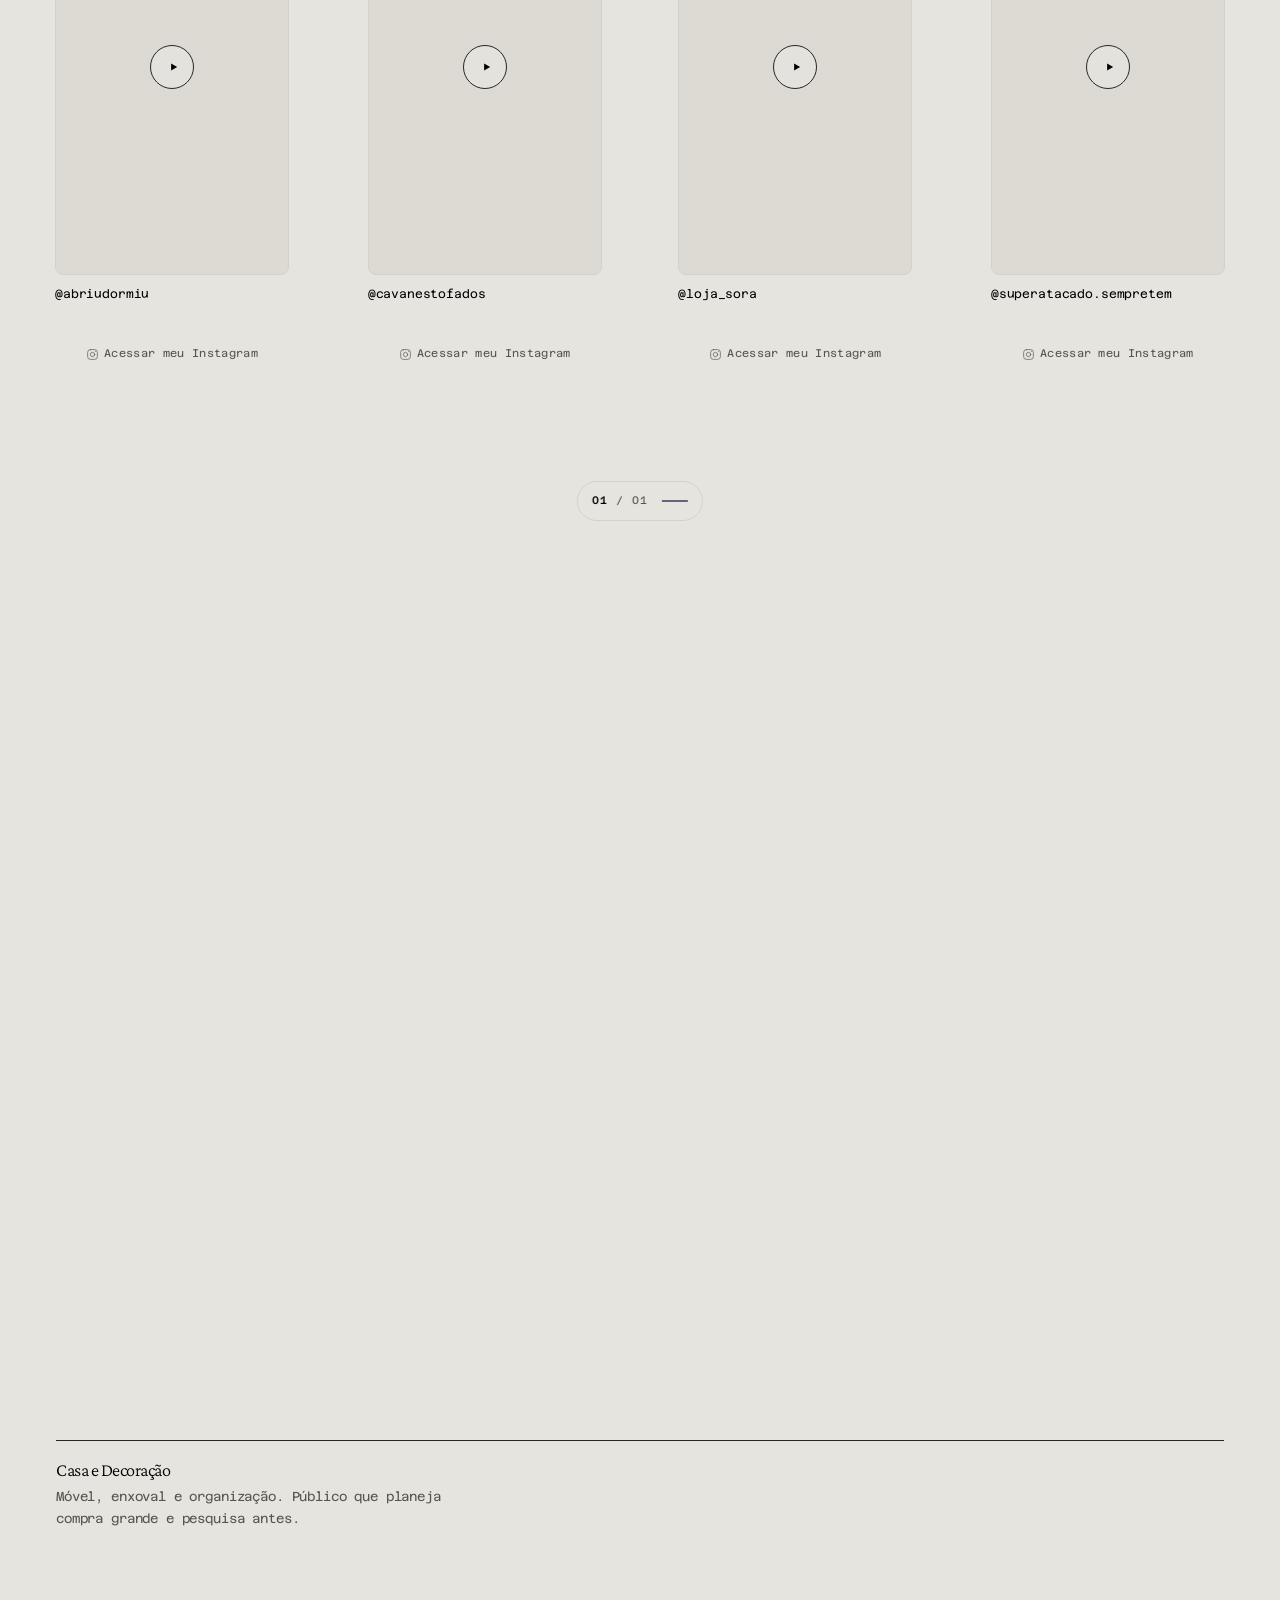
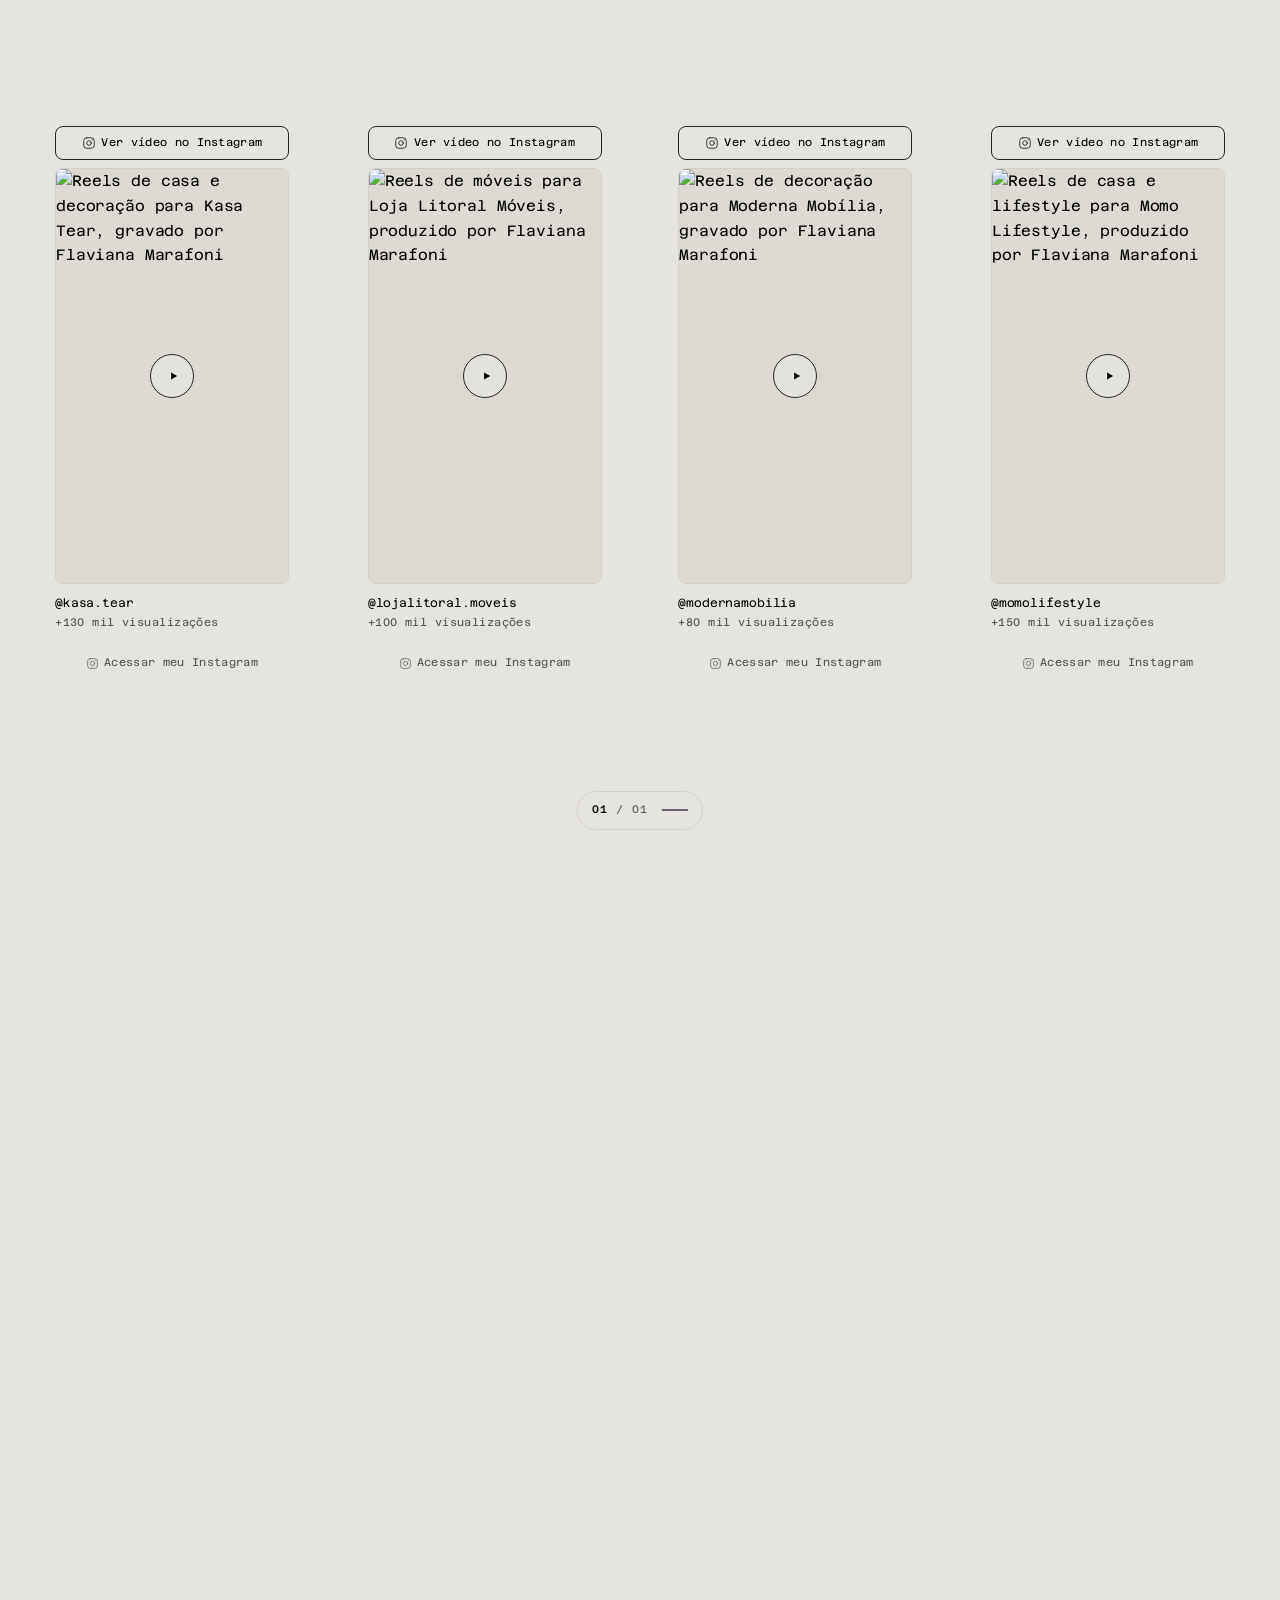
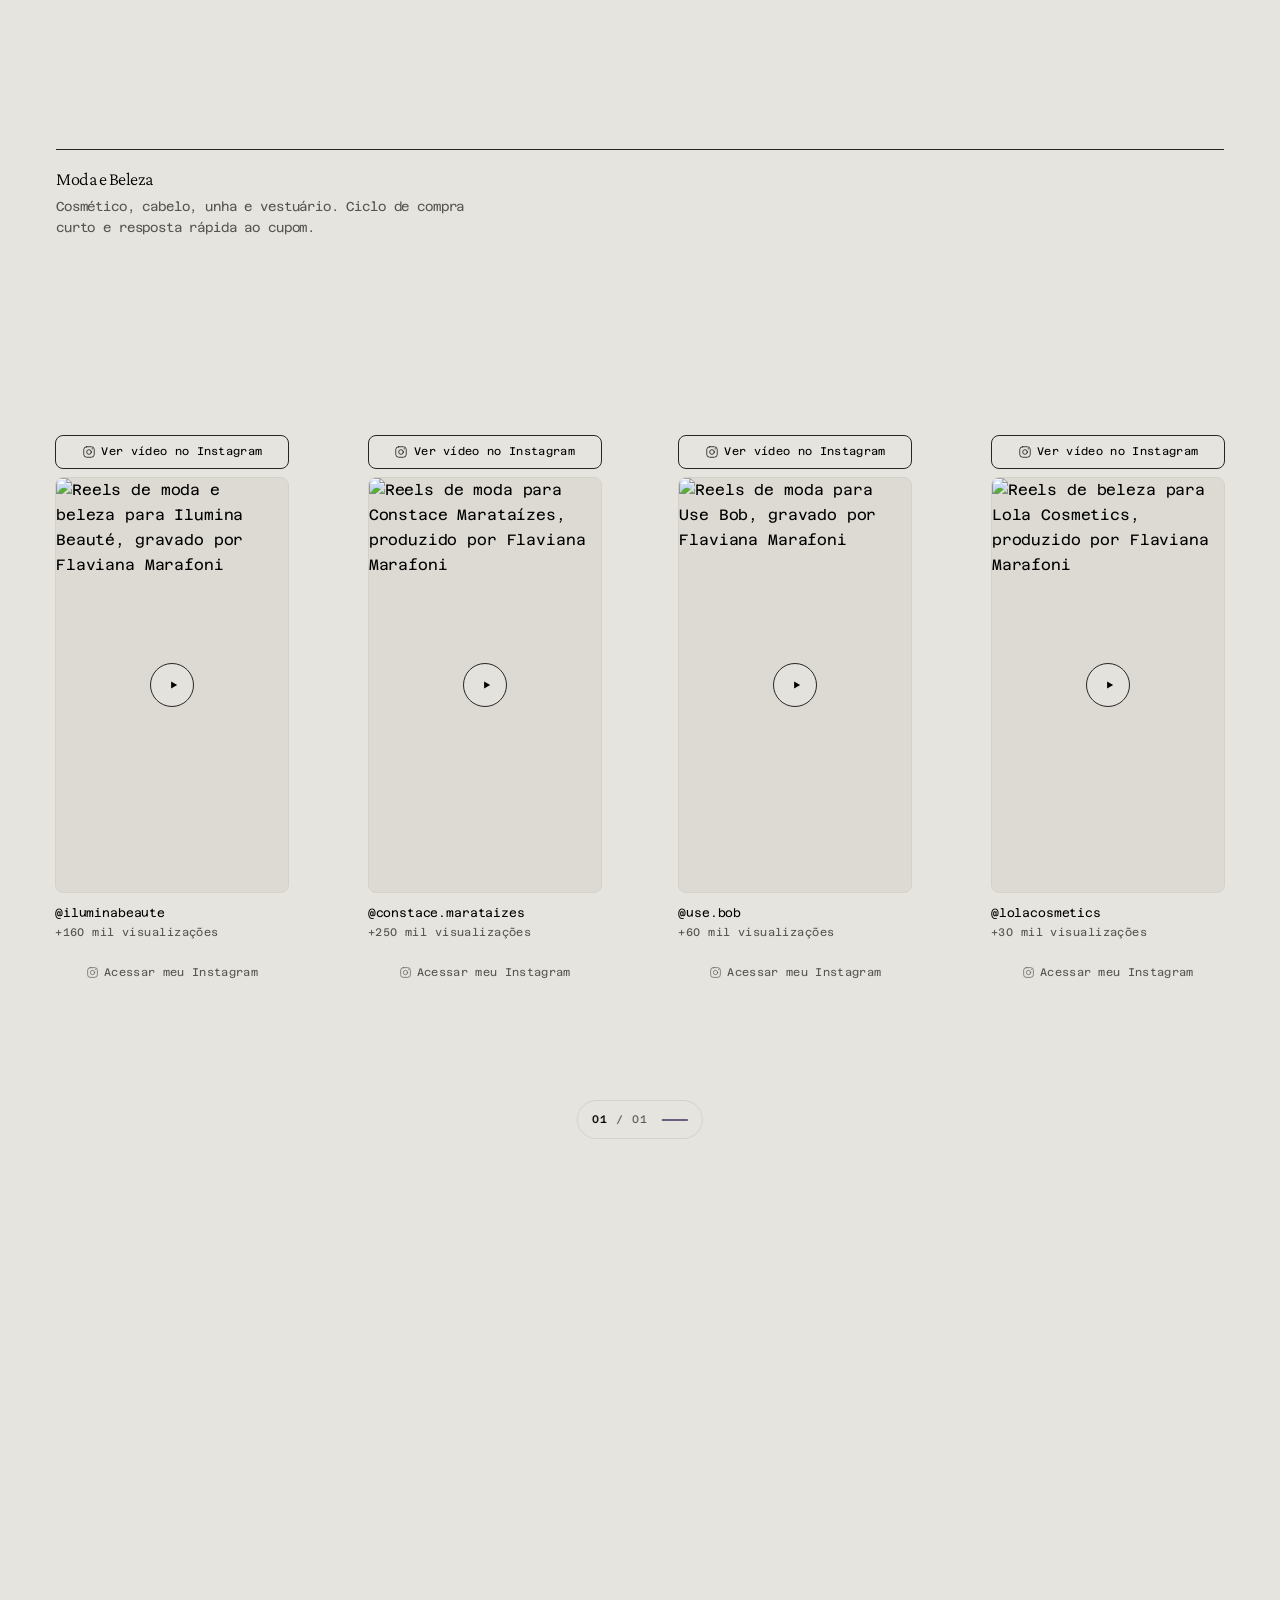
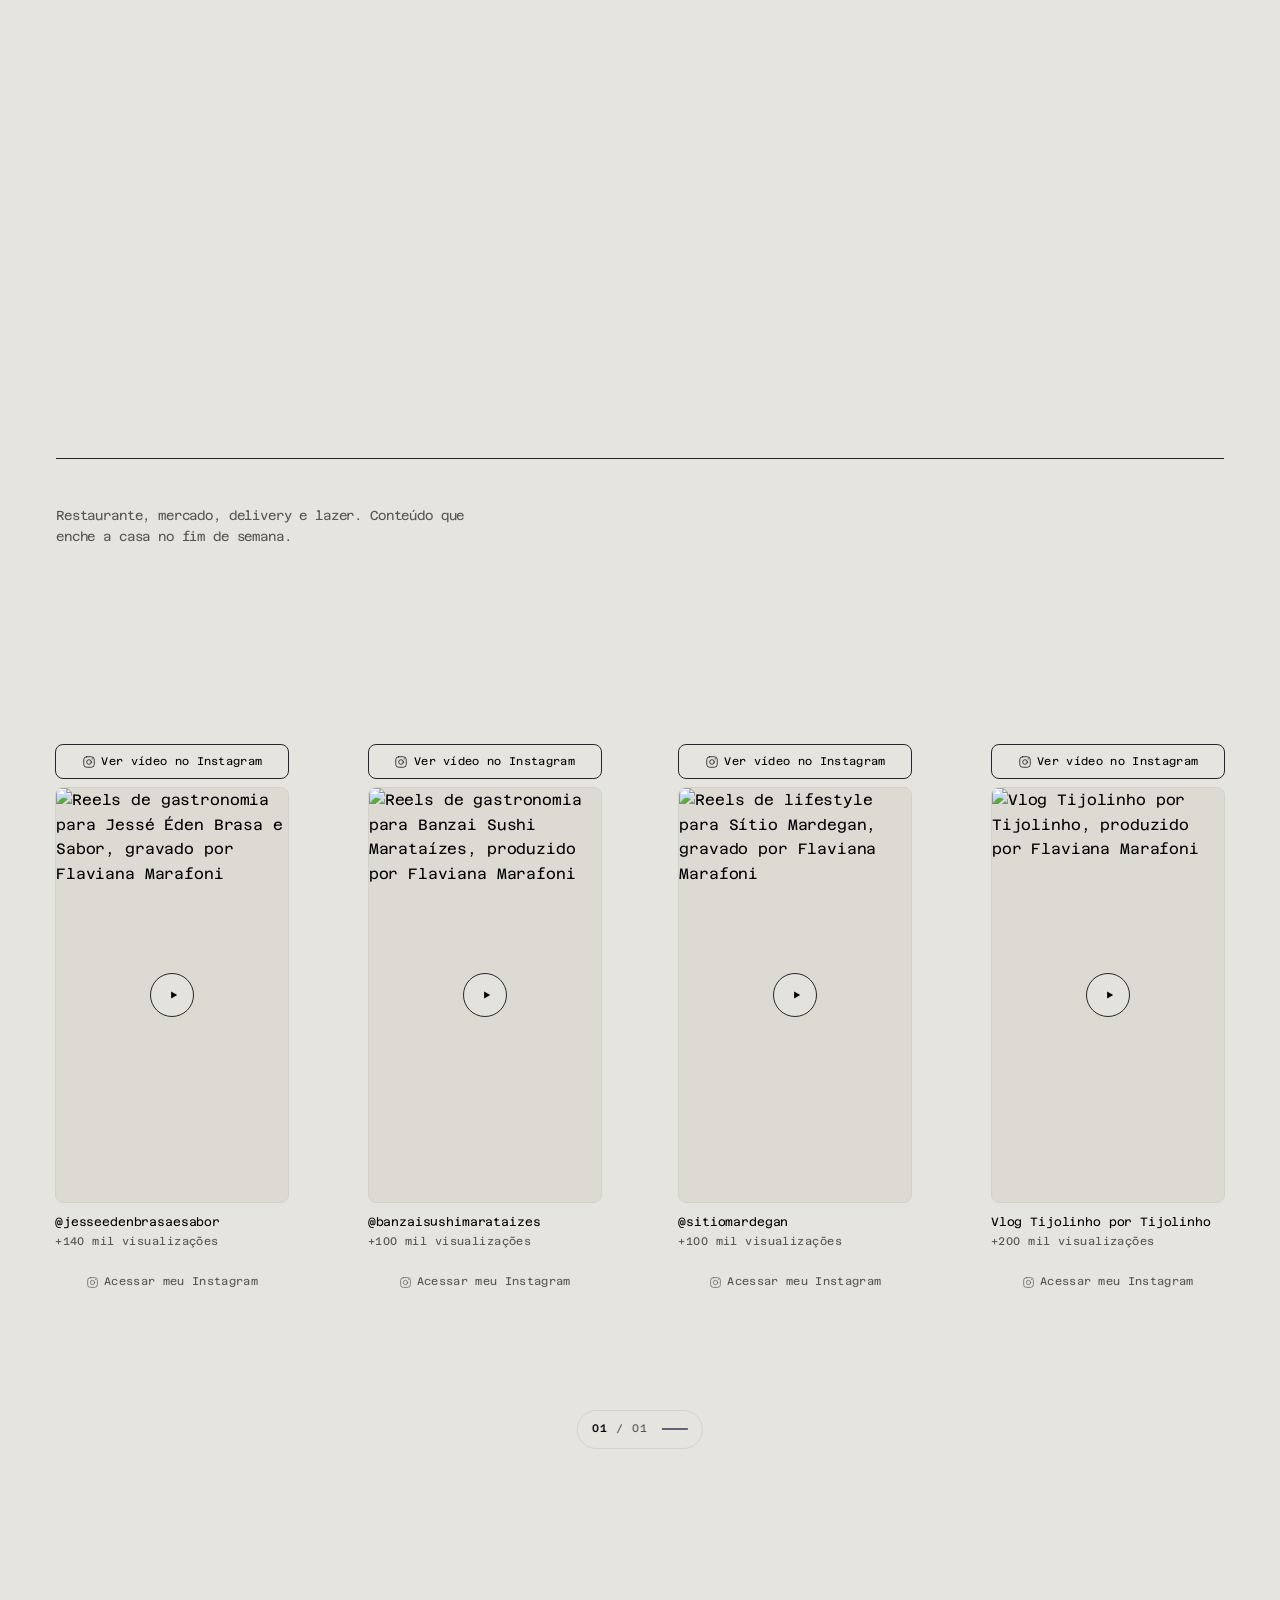
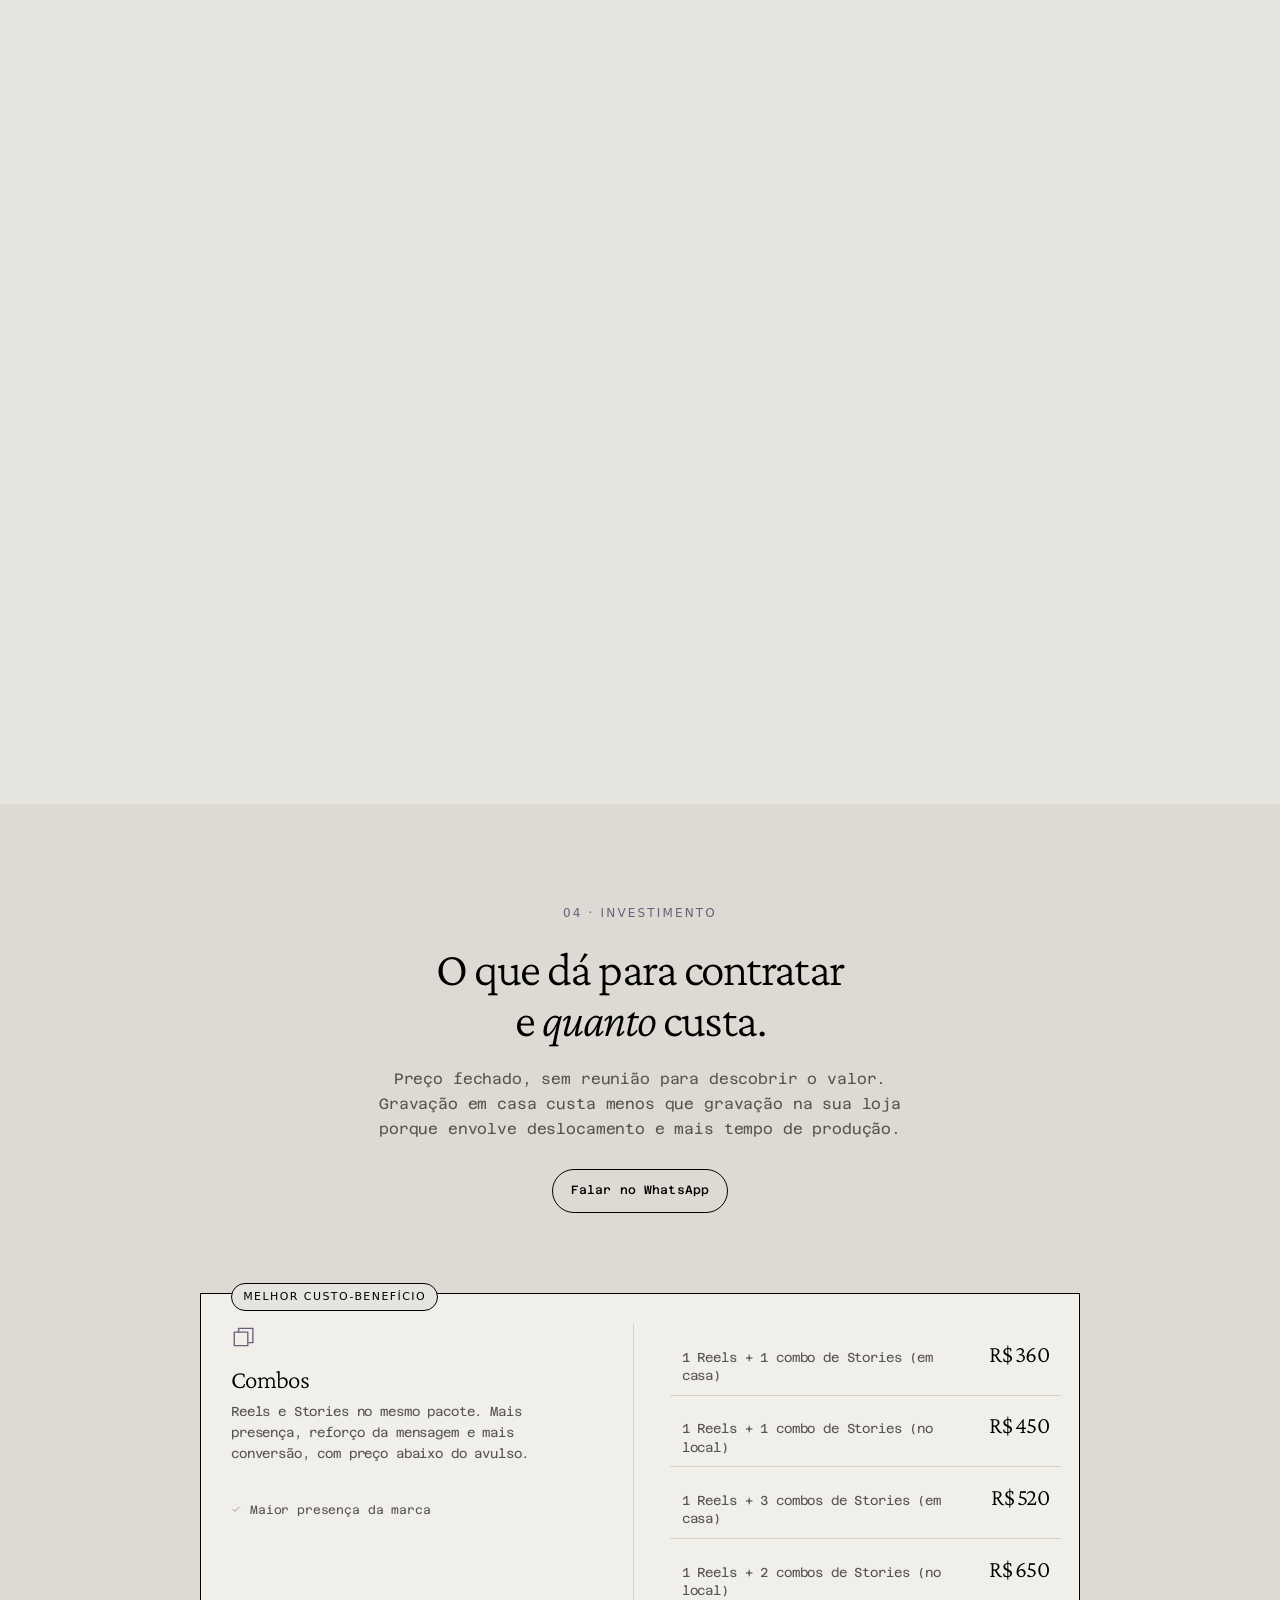
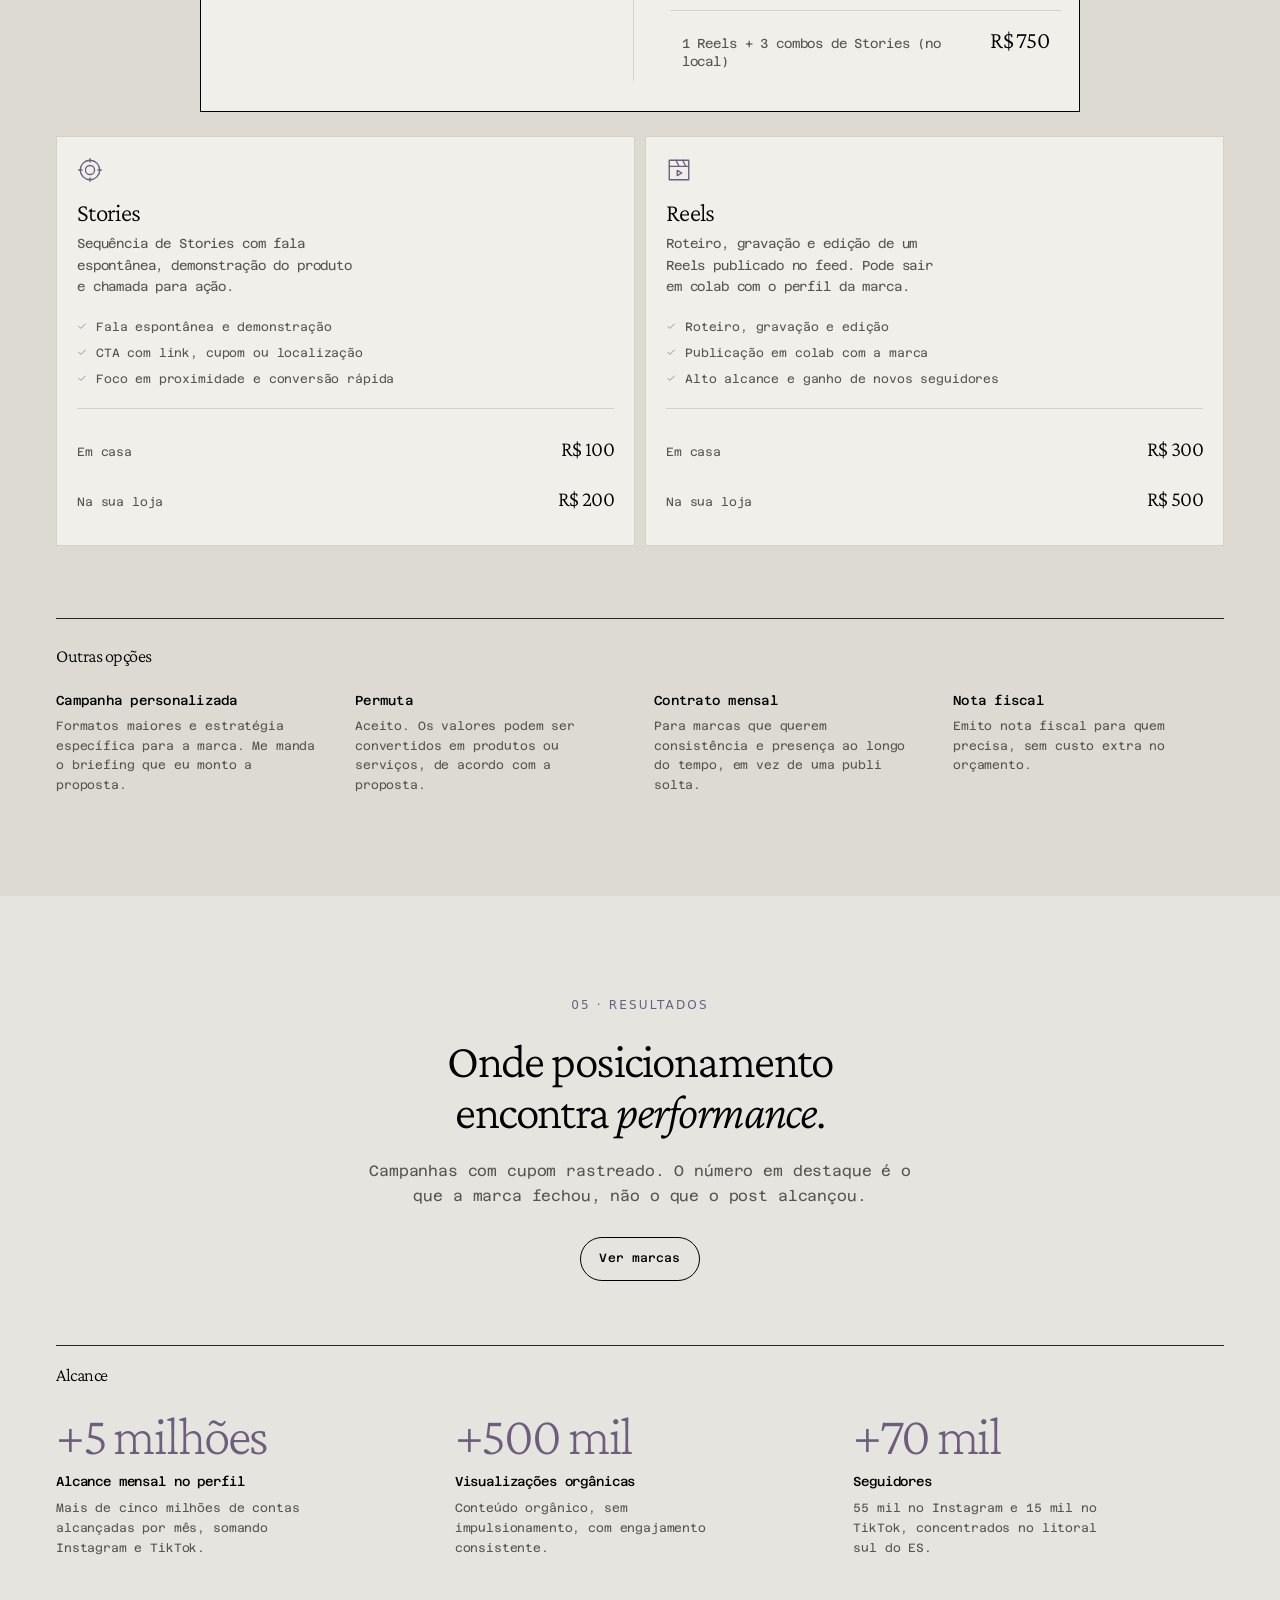
==== commit 20eff086: "Atualiza os números do perfil, adiciona a Kasa Tear e troca os Reels da Hot Paradise e da Colormaq -" ====
--- a/index.html
+++ b/index.html
@@ -356,7 +356,7 @@
         {
           "@type": "Question",
           "name": "Qual é o alcance do perfil da Flaviana Marafoni?",
-          "acceptedAnswer": { "@type": "Answer", "text": "Mais de 5 milhões de contas alcançadas por mês somando Instagram e TikTok, mais de 300 mil visualizações orgânicas e 65 mil seguidores: 50 mil no Instagram e 15 mil no TikTok, concentrados no litoral sul do Espírito Santo." }
+          "acceptedAnswer": { "@type": "Answer", "text": "Mais de 5 milhões de contas alcançadas por mês somando Instagram e TikTok, mais de 500 mil visualizações orgânicas e mais de 70 mil seguidores: 55 mil no Instagram e 15 mil no TikTok, concentrados no litoral sul do Espírito Santo." }
         }
       ]
     }
@@ -651,15 +651,15 @@
       <div class="container">
         <dl class="stats">
           <div class="stat">
-            <dd>+5 mi</dd>
+            <dd>+5 milhões</dd>
             <dt>Alcance por mês</dt>
           </div>
           <div class="stat">
-            <dd>+300 mil</dd>
+            <dd>+500 mil</dd>
             <dt>Views orgânicas</dt>
           </div>
           <div class="stat">
-            <dd>65 mil</dd>
+            <dd>+70 mil</dd>
             <dt>Seguidores</dt>
           </div>
           <div class="stat">
@@ -714,6 +714,7 @@
           <li>@jeitodesersemijois</li>
           <li>@jesseednbrasaesabor</li>
           <li>@kaimanavaa.br</li>
+          <li>@kasa.tear</li>
           <li>@kerasysbrasil</li>
           <li>@krt.natumed</li>
           <li>@livia_coelho_</li>
@@ -815,7 +816,7 @@
           <dl class="datalist">
             <div>
               <dt>Instagram</dt>
-              <dd>50 mil</dd>
+              <dd>55 mil</dd>
             </div>
             <div>
               <dt>TikTok</dt>
@@ -827,7 +828,7 @@
             </div>
             <div>
               <dt>Views orgânicas</dt>
-              <dd>+300 mil</dd>
+              <dd>+500 mil</dd>
             </div>
             <div>
               <dt>Praça</dt>
@@ -981,24 +982,24 @@
                     </a>
                   </article>
                   <article class="fan__card">
-                    <a class="card__ig-top" href="https://www.instagram.com/reel/DchG1wkpeyN/" target="_blank"
+                    <a class="card__ig-top" href="https://instagram.com/cavanestofados" target="_blank"
                       rel="noopener">
                       <svg class="ico" aria-hidden="true">
                         <use href="#i-instagram" />
                       </svg>Ver vídeo no Instagram
                     </a>
-                    <a class="reel__link" href="https://youtube.com/shorts/D8iIxAeWLmA" target="_blank" rel="noopener"
-                      data-yt="D8iIxAeWLmA">
+                    <a class="reel__link" href="https://youtube.com/shorts/GGI3bgFx_Hs" target="_blank" rel="noopener"
+                      data-yt="GGI3bgFx_Hs">
                       <figure class="frame frame--9x16">
-                        <img src="https://i.ytimg.com/vi/D8iIxAeWLmA/hqdefault.jpg"
-                          alt="Reels em destaque da Loja Hot Paradise, produzido por Flaviana Marafoni" loading="lazy"
+                        <img src="https://i.ytimg.com/vi/GGI3bgFx_Hs/hqdefault.jpg"
+                          alt="Reels em destaque da Cavan Estofados, produzido por Flaviana Marafoni" loading="lazy"
                           decoding="async">
                         <span class="reel__play" aria-hidden="true"><svg class="ico">
                             <use href="#i-play" />
                           </svg></span>
                       </figure>
-                      <p class="reel__brand">@lojashotparadisees</p>
-                      <p class="reel__meta">+200 mil visualizações</p>
+                      <p class="reel__brand">@cavanestofados</p>
+                      <p class="reel__meta">+430 mil visualizações</p>
                     </a>
                     <a class="card__ig-bottom" href="https://instagram.com/flavianamarafoni" target="_blank"
                       rel="noopener">
@@ -1212,22 +1213,23 @@
 
                 <div class="fan__hand fan__hand--4" data-fan-hand data-trilho data-trilho-rotulo="Casa e decoração">
                   <article class="fan__card">
-                    <a class="card__ig-top" href="https://instagram.com/colormaq" target="_blank" rel="noopener">
+                    <a class="card__ig-top" href="https://instagram.com/kasa.tear" target="_blank" rel="noopener">
                       <svg class="ico" aria-hidden="true">
                         <use href="#i-instagram" />
                       </svg>Ver vídeo no Instagram
                     </a>
-                    <a class="reel__link" href="https://youtube.com/shorts/ForA7T_2So4" target="_blank" rel="noopener"
-                      data-yt="ForA7T_2So4">
+                    <a class="reel__link" href="https://youtube.com/shorts/fkZ_RxT9EN0" target="_blank" rel="noopener"
+                      data-yt="fkZ_RxT9EN0">
                       <figure class="frame frame--9x16">
-                        <img src="https://i.ytimg.com/vi/ForA7T_2So4/hqdefault.jpg"
-                          alt="Reels de casa e decoração para Colormaq, gravado por Flaviana Marafoni" loading="lazy"
+                        <img src="https://i.ytimg.com/vi/fkZ_RxT9EN0/hqdefault.jpg"
+                          alt="Reels de casa e decoração para Kasa Tear, gravado por Flaviana Marafoni" loading="lazy"
                           decoding="async">
                         <span class="reel__play" aria-hidden="true"><svg class="ico">
                             <use href="#i-play" />
                           </svg></span>
                       </figure>
-                      <p class="reel__brand">@colormaq</p>
+                      <p class="reel__brand">@kasa.tear</p>
+                      <p class="reel__meta">+130 mil visualizações</p>
                     </a>
                     <a class="card__ig-bottom" href="https://instagram.com/flavianamarafoni" target="_blank"
                       rel="noopener">
@@ -1755,19 +1757,19 @@
           <h3 class="reach__title rail-alvo" id="cases-alcance">Alcance</h3>
           <div class="reach__grid" data-trilho data-trilho-rotulo="Alcance">
             <div class="reach__item">
-              <p class="reach__num">+5 mi</p>
+              <p class="reach__num">+5 milhões</p>
               <p class="reach__label">Alcance mensal no perfil</p>
               <p class="reach__note">Mais de cinco milhões de contas alcançadas por mês, somando Instagram e TikTok.</p>
             </div>
             <div class="reach__item">
-              <p class="reach__num">+300 mil</p>
+              <p class="reach__num">+500 mil</p>
               <p class="reach__label">Visualizações orgânicas</p>
               <p class="reach__note">Conteúdo orgânico, sem impulsionamento, com engajamento consistente.</p>
             </div>
             <div class="reach__item">
-              <p class="reach__num">65 mil</p>
+              <p class="reach__num">+70 mil</p>
               <p class="reach__label">Seguidores</p>
-              <p class="reach__note">50 mil no Instagram e 15 mil no TikTok, concentrados no litoral sul do ES.</p>
+              <p class="reach__note">55 mil no Instagram e 15 mil no TikTok, concentrados no litoral sul do ES.</p>
             </div>
           </div>
         </div>
@@ -2037,6 +2039,7 @@
           <li class="chip">@jeitodesersemijois</li>
           <li class="chip">@jesseednbrasaesabor</li>
           <li class="chip">@kaimanavaa.br</li>
+          <li class="chip">@kasa.tear</li>
           <li class="chip">@kerasysbrasil</li>
           <li class="chip">@krt.natumed</li>
           <li class="chip">@livia_coelho_</li>
@@ -2135,8 +2138,8 @@
           <summary>Qual é o alcance do perfil da Flaviana Marafoni?<svg class="ico ico--toggle" aria-hidden="true">
               <use href="#i-plus" />
             </svg></summary>
-          <p>Mais de 5 milhões de contas alcançadas por mês somando Instagram e TikTok, mais de 300 mil visualizações
-            orgânicas e 65 mil seguidores: 50 mil no Instagram e 15 mil no TikTok, concentrados no litoral sul do
+          <p>Mais de 5 milhões de contas alcançadas por mês somando Instagram e TikTok, mais de 500 mil visualizações
+            orgânicas e mais de 70 mil seguidores: 55 mil no Instagram e 15 mil no TikTok, concentrados no litoral sul do
             Espírito Santo.</p>
         </details>
 
--- a/styles/styles.css
+++ b/styles/styles.css
@@ -1061,7 +1061,7 @@
   margin: 0;
   font-family: var(--font-display);
   font-weight: 300;
-  /* trava o tamanho pelo container: "+300 mil" nunca quebra em duas linhas */
+  /* trava o tamanho pelo container: "+5 milhões" nunca quebra em duas linhas */
   font-size: clamp(1.5rem, 1.05rem + 1.5vw, 2.4rem);
   line-height: 1;
   letter-spacing: -0.035em;
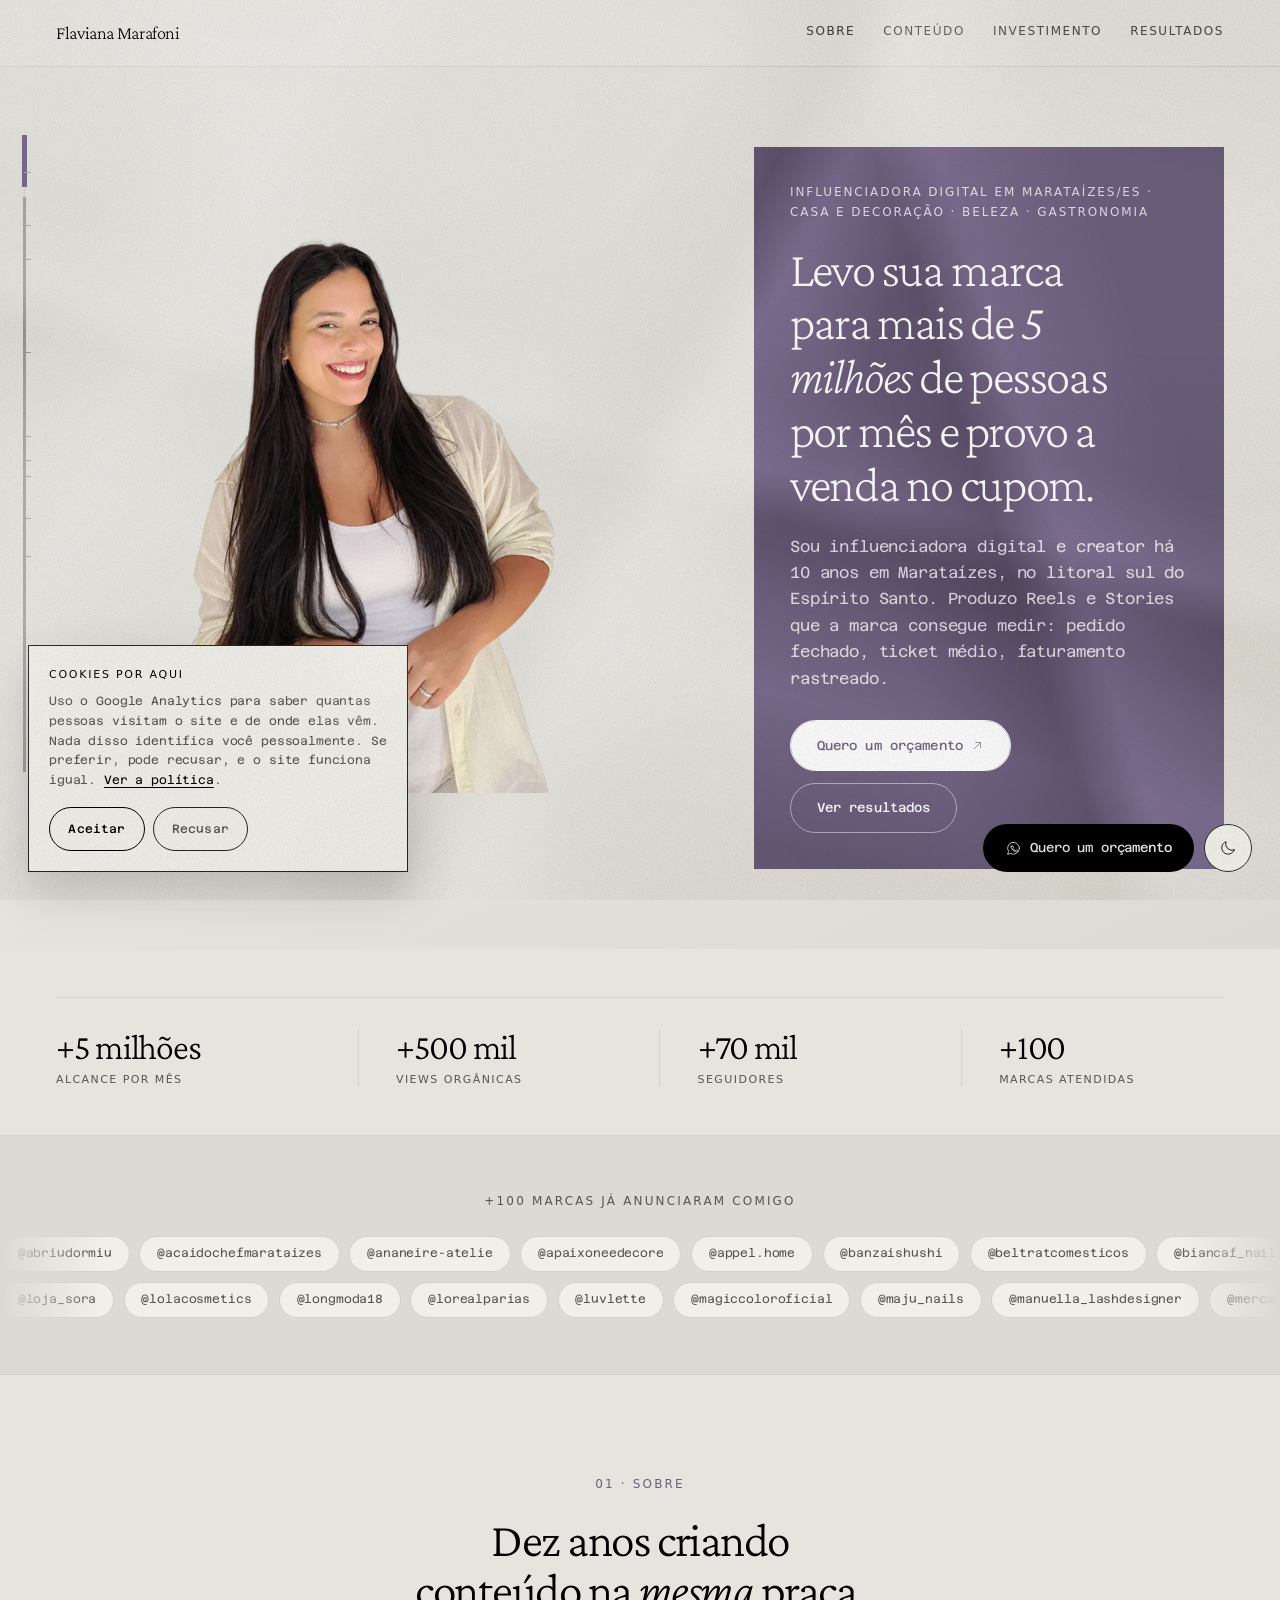
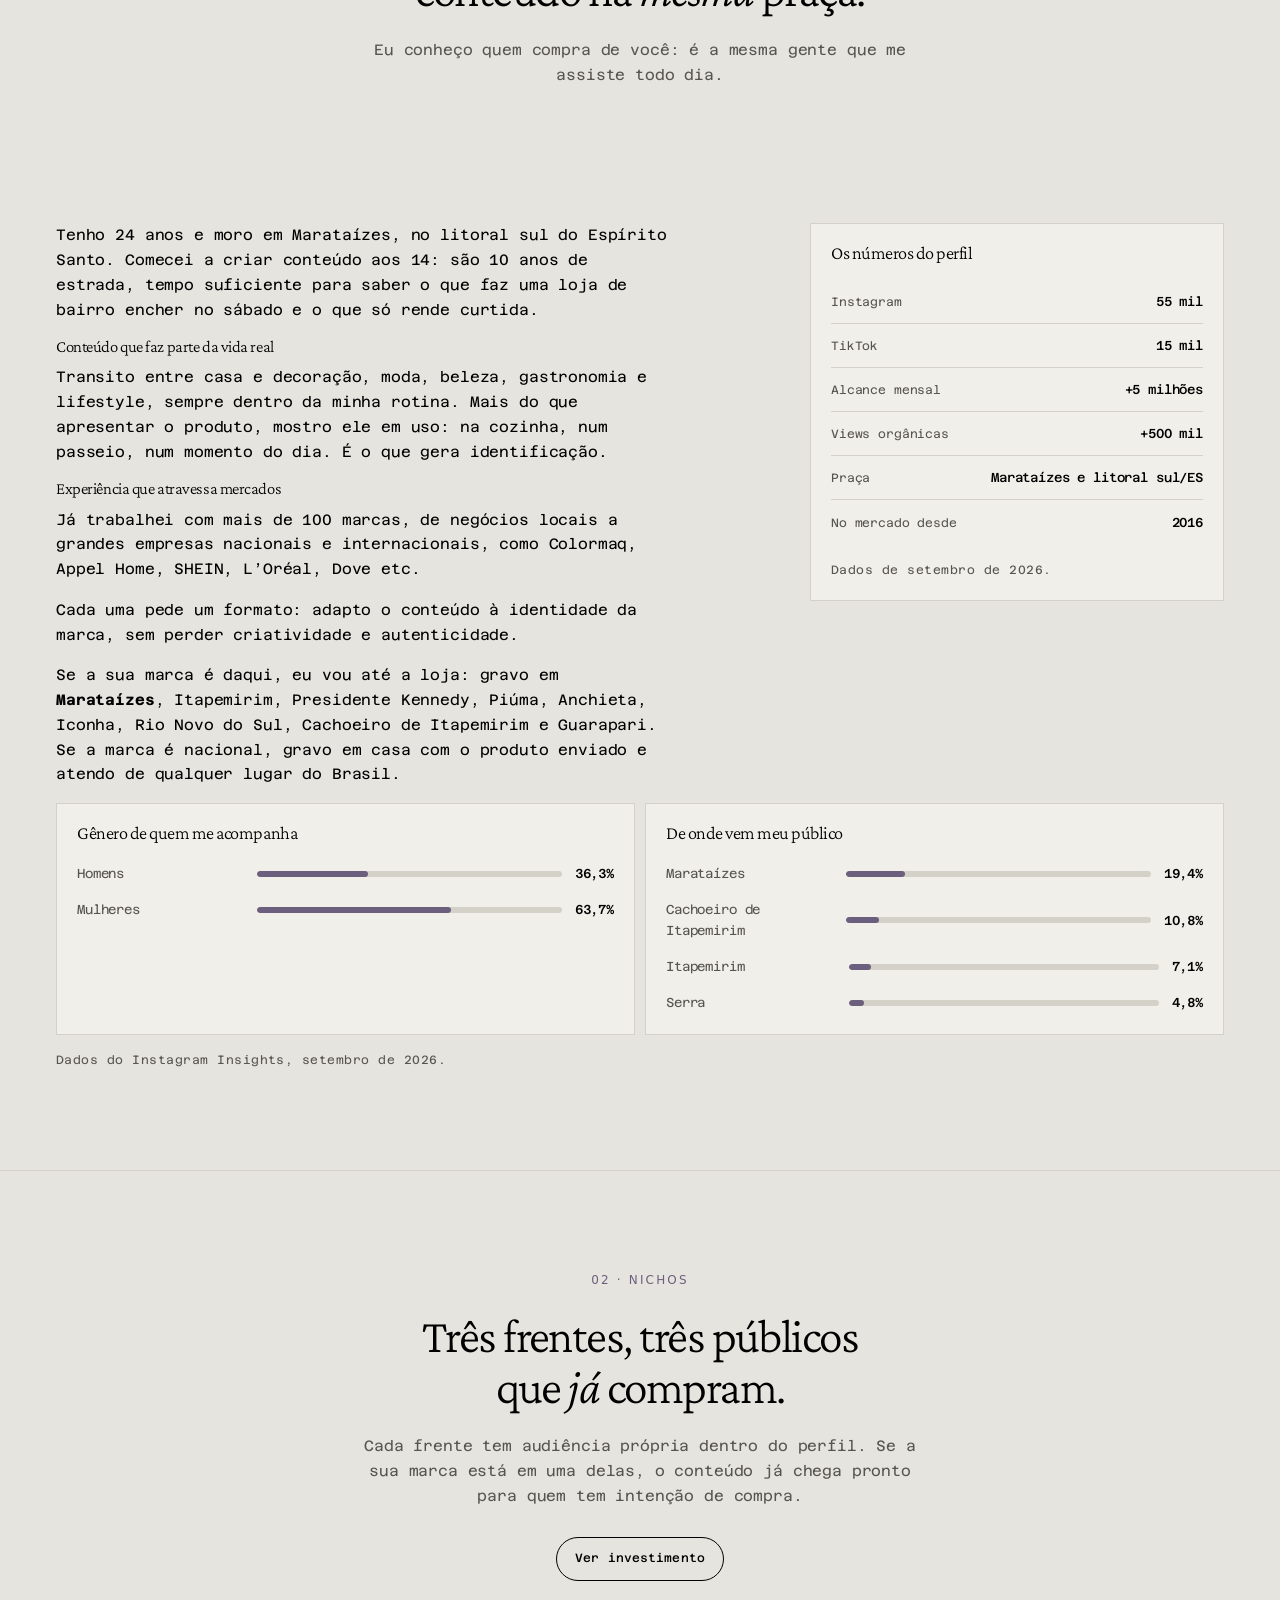
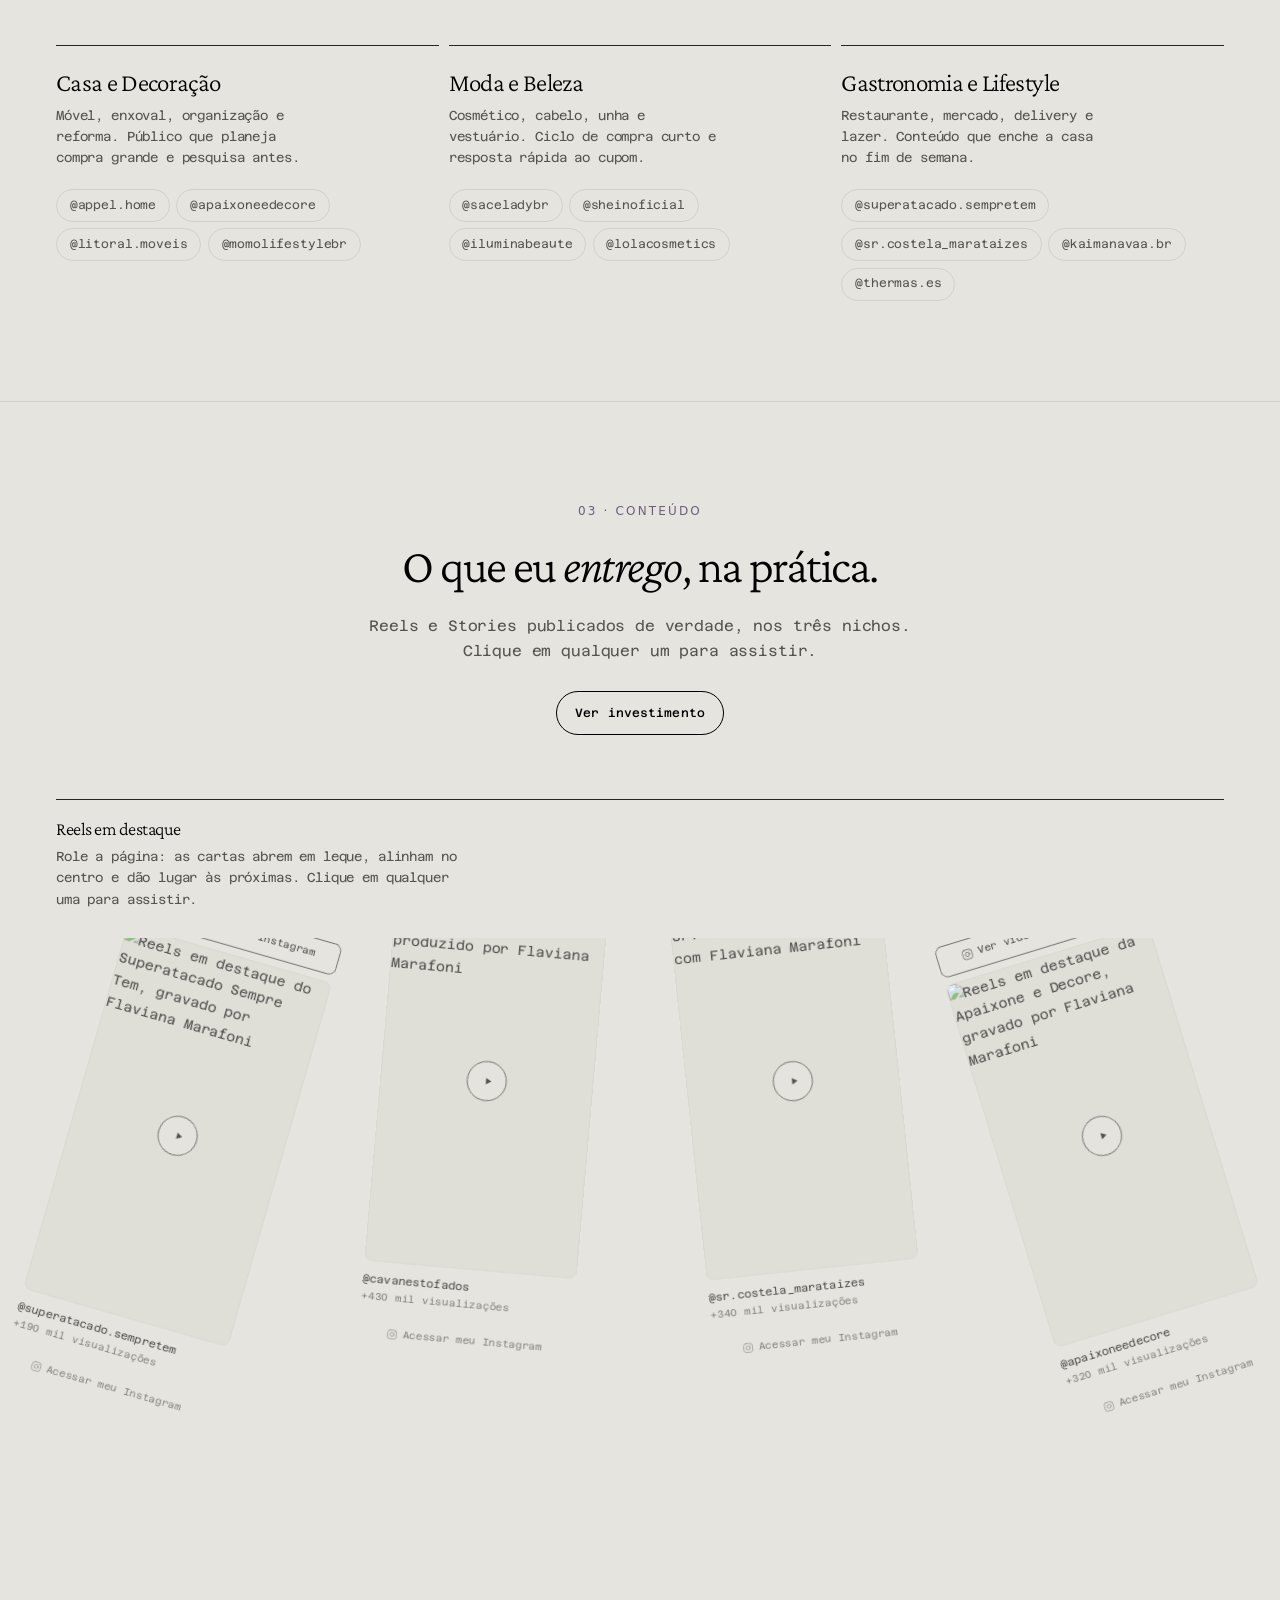
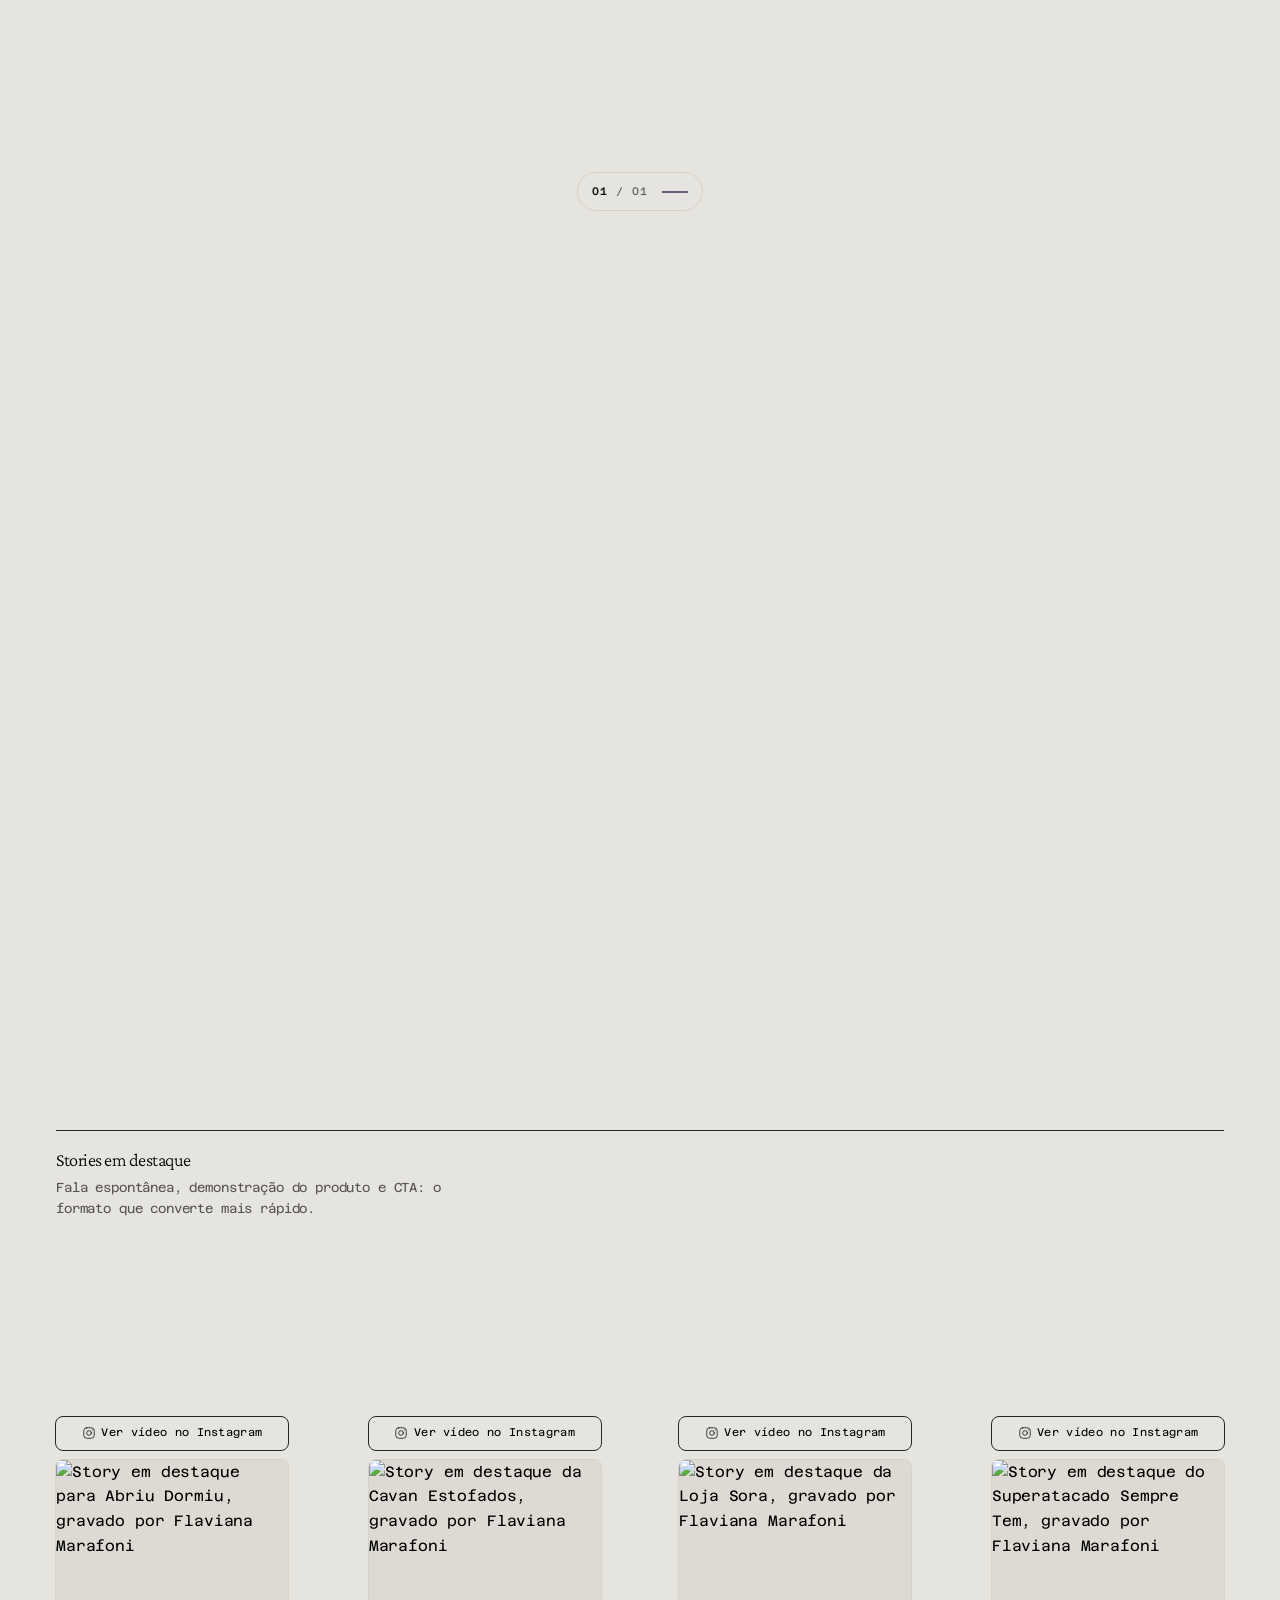
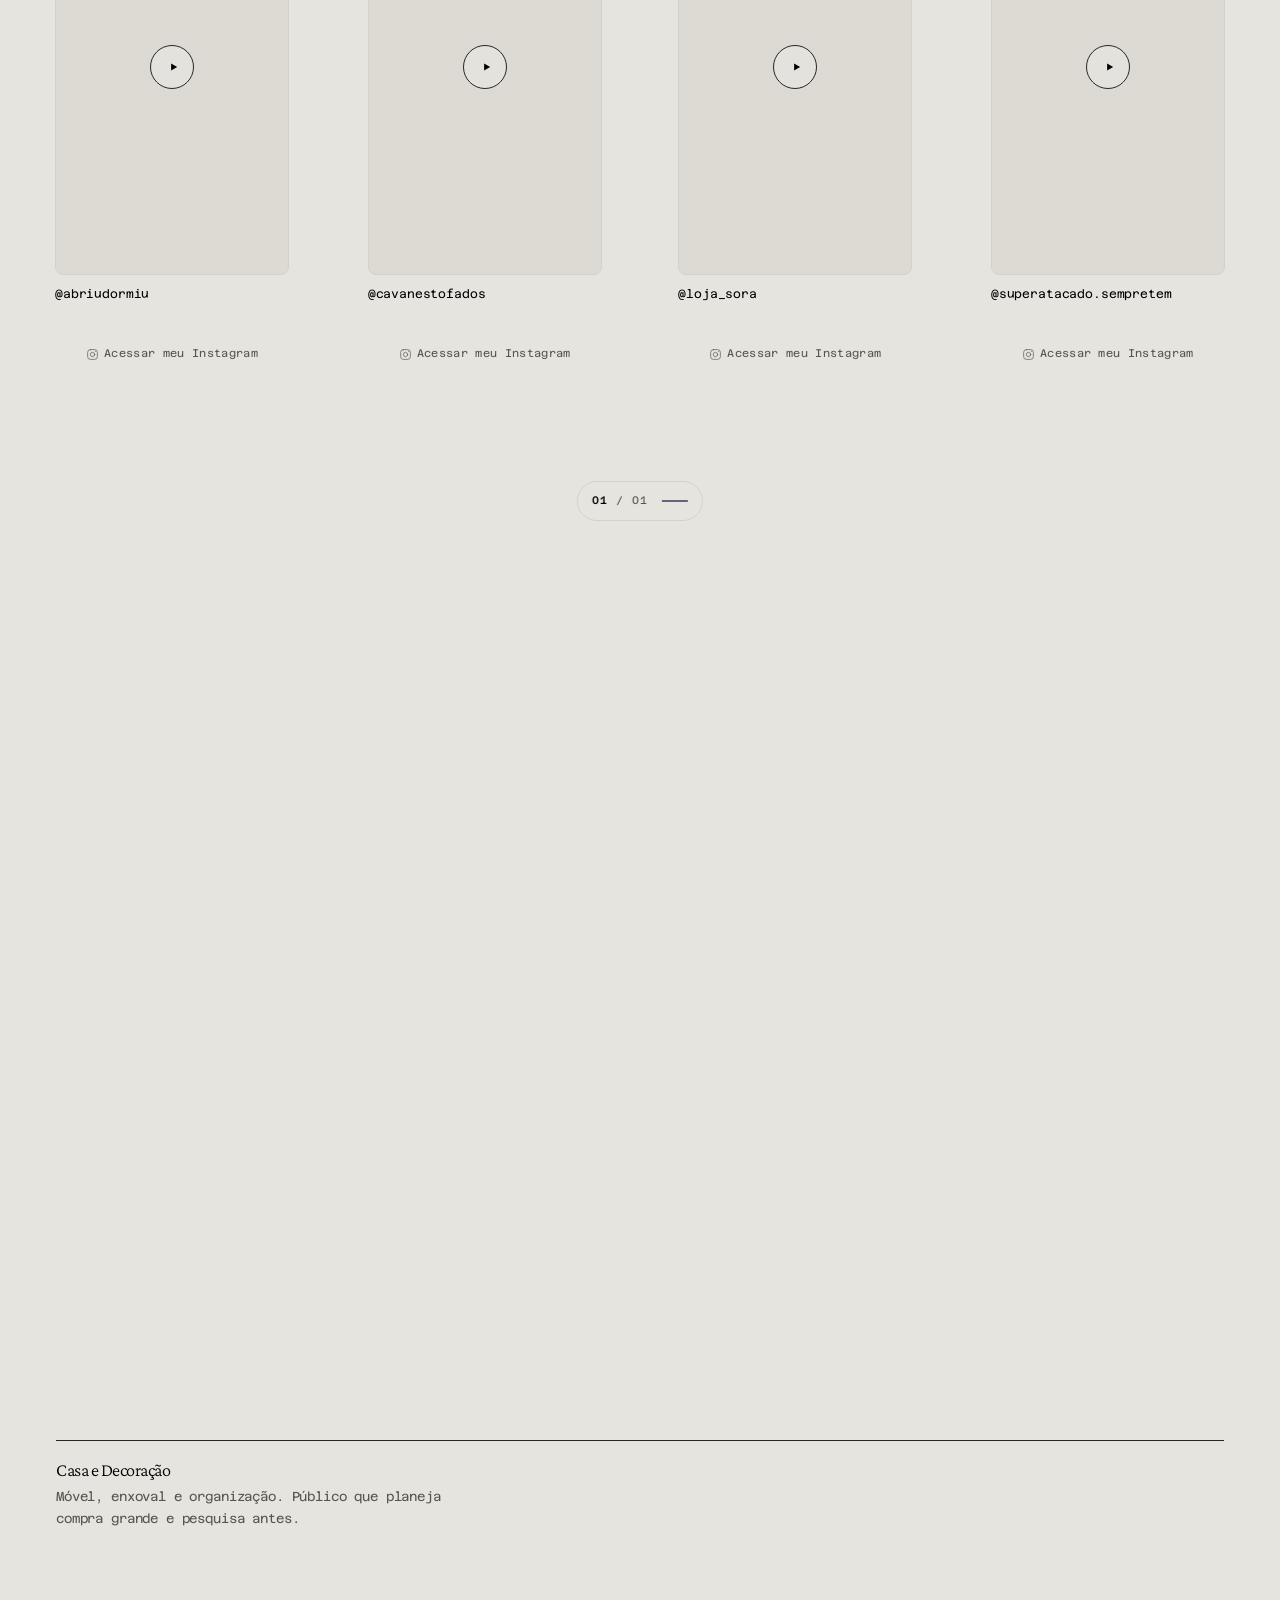
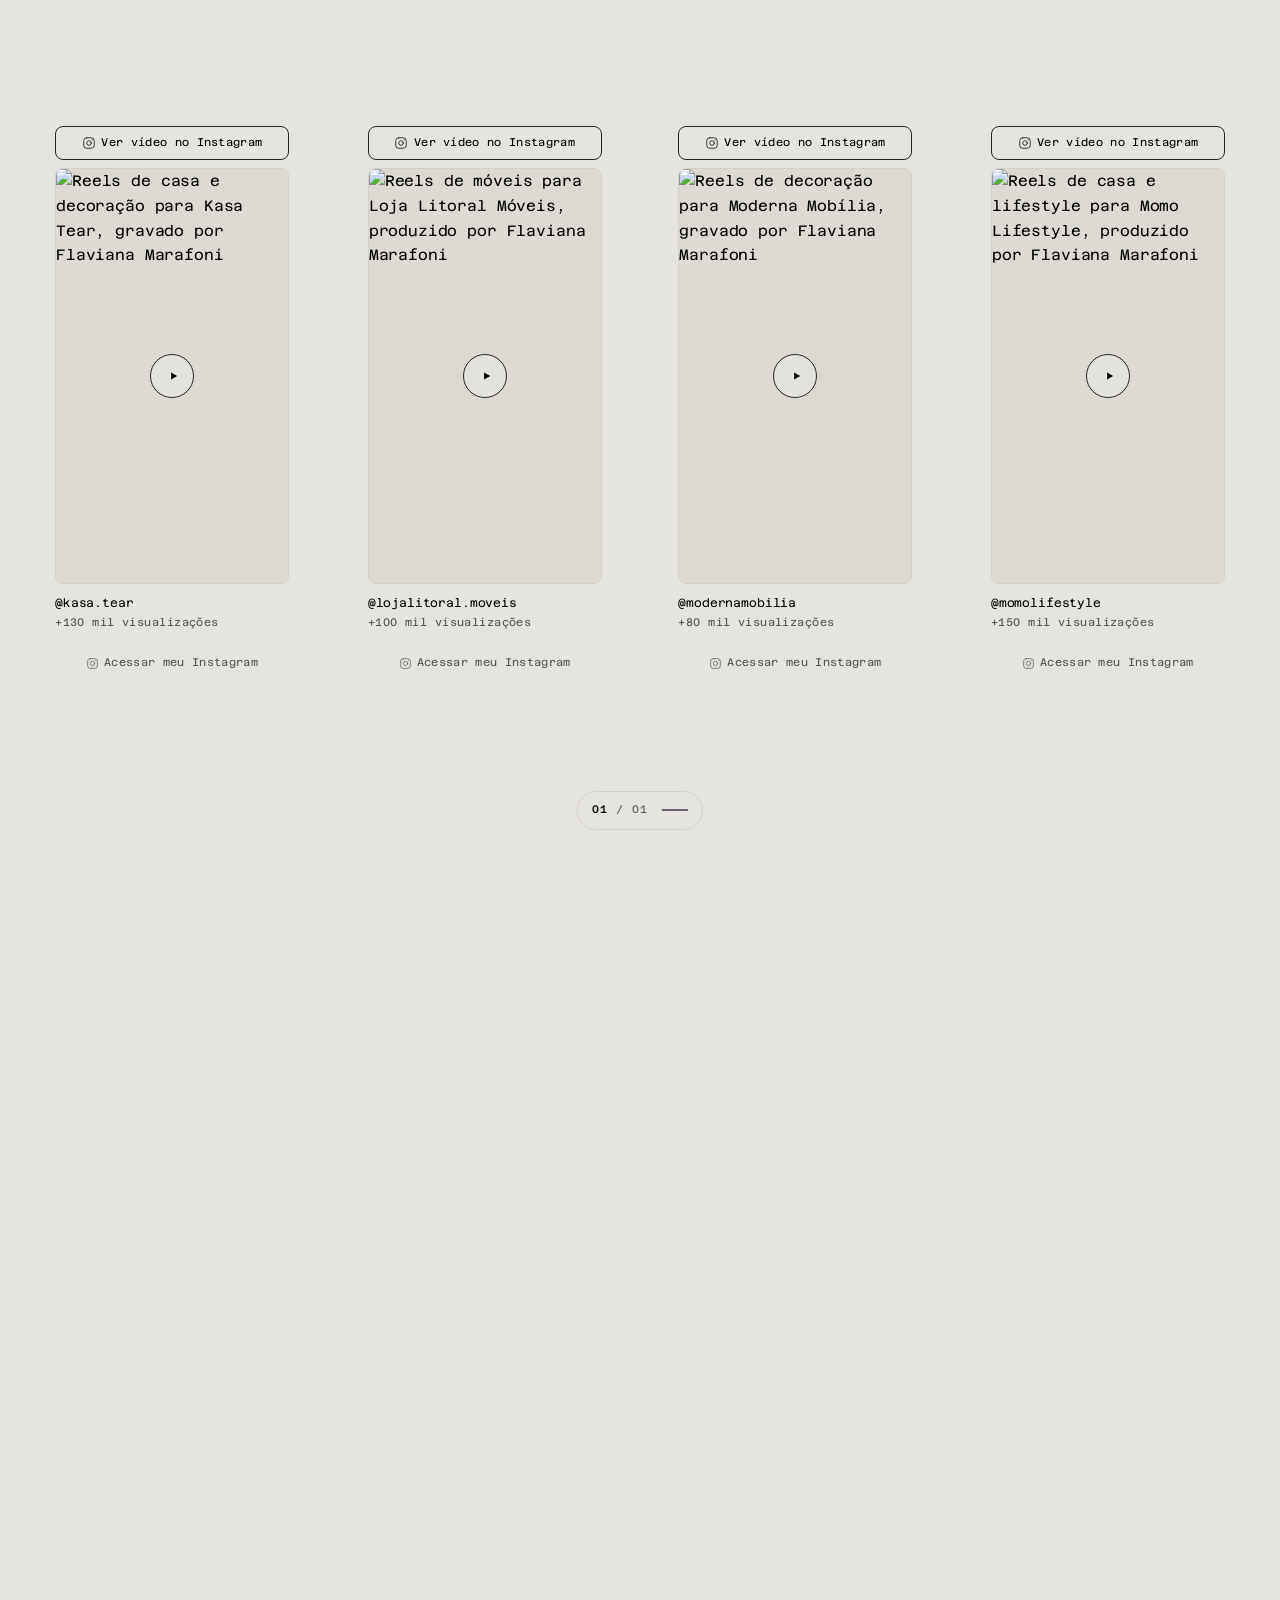
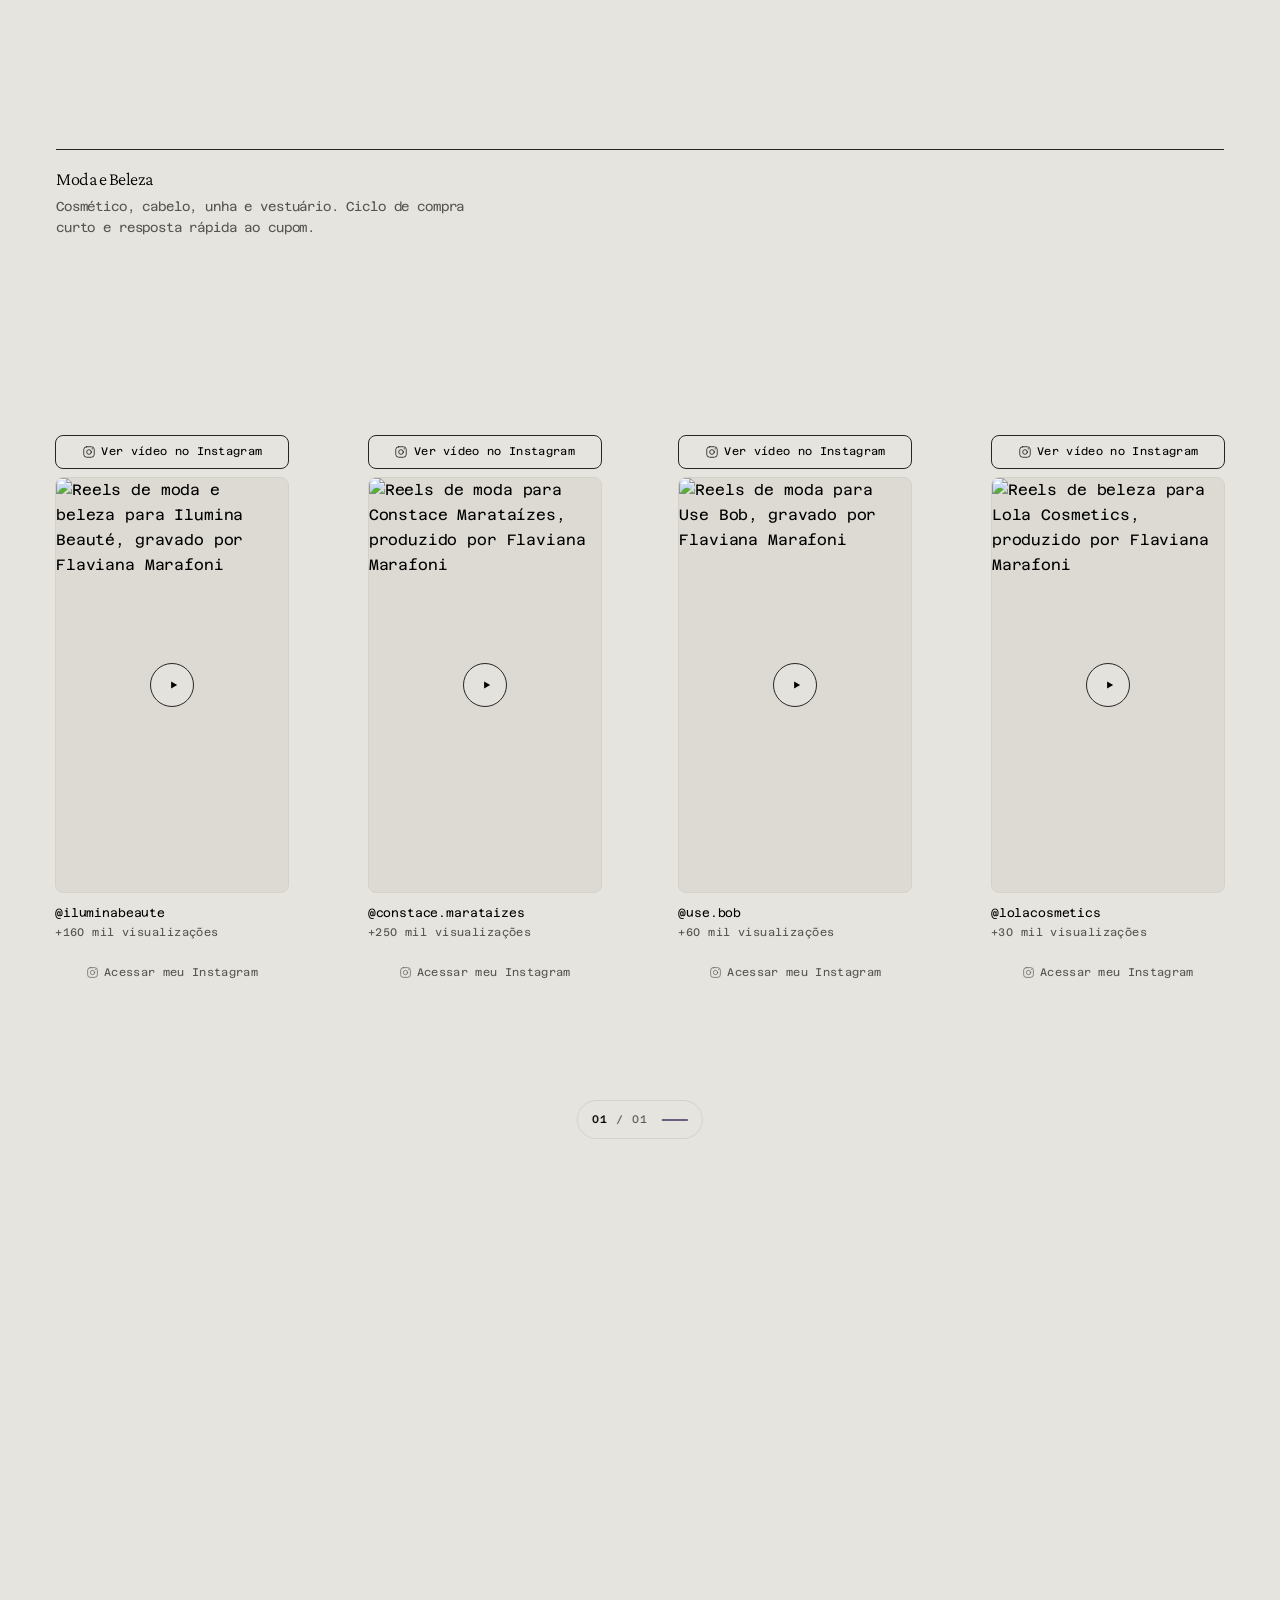
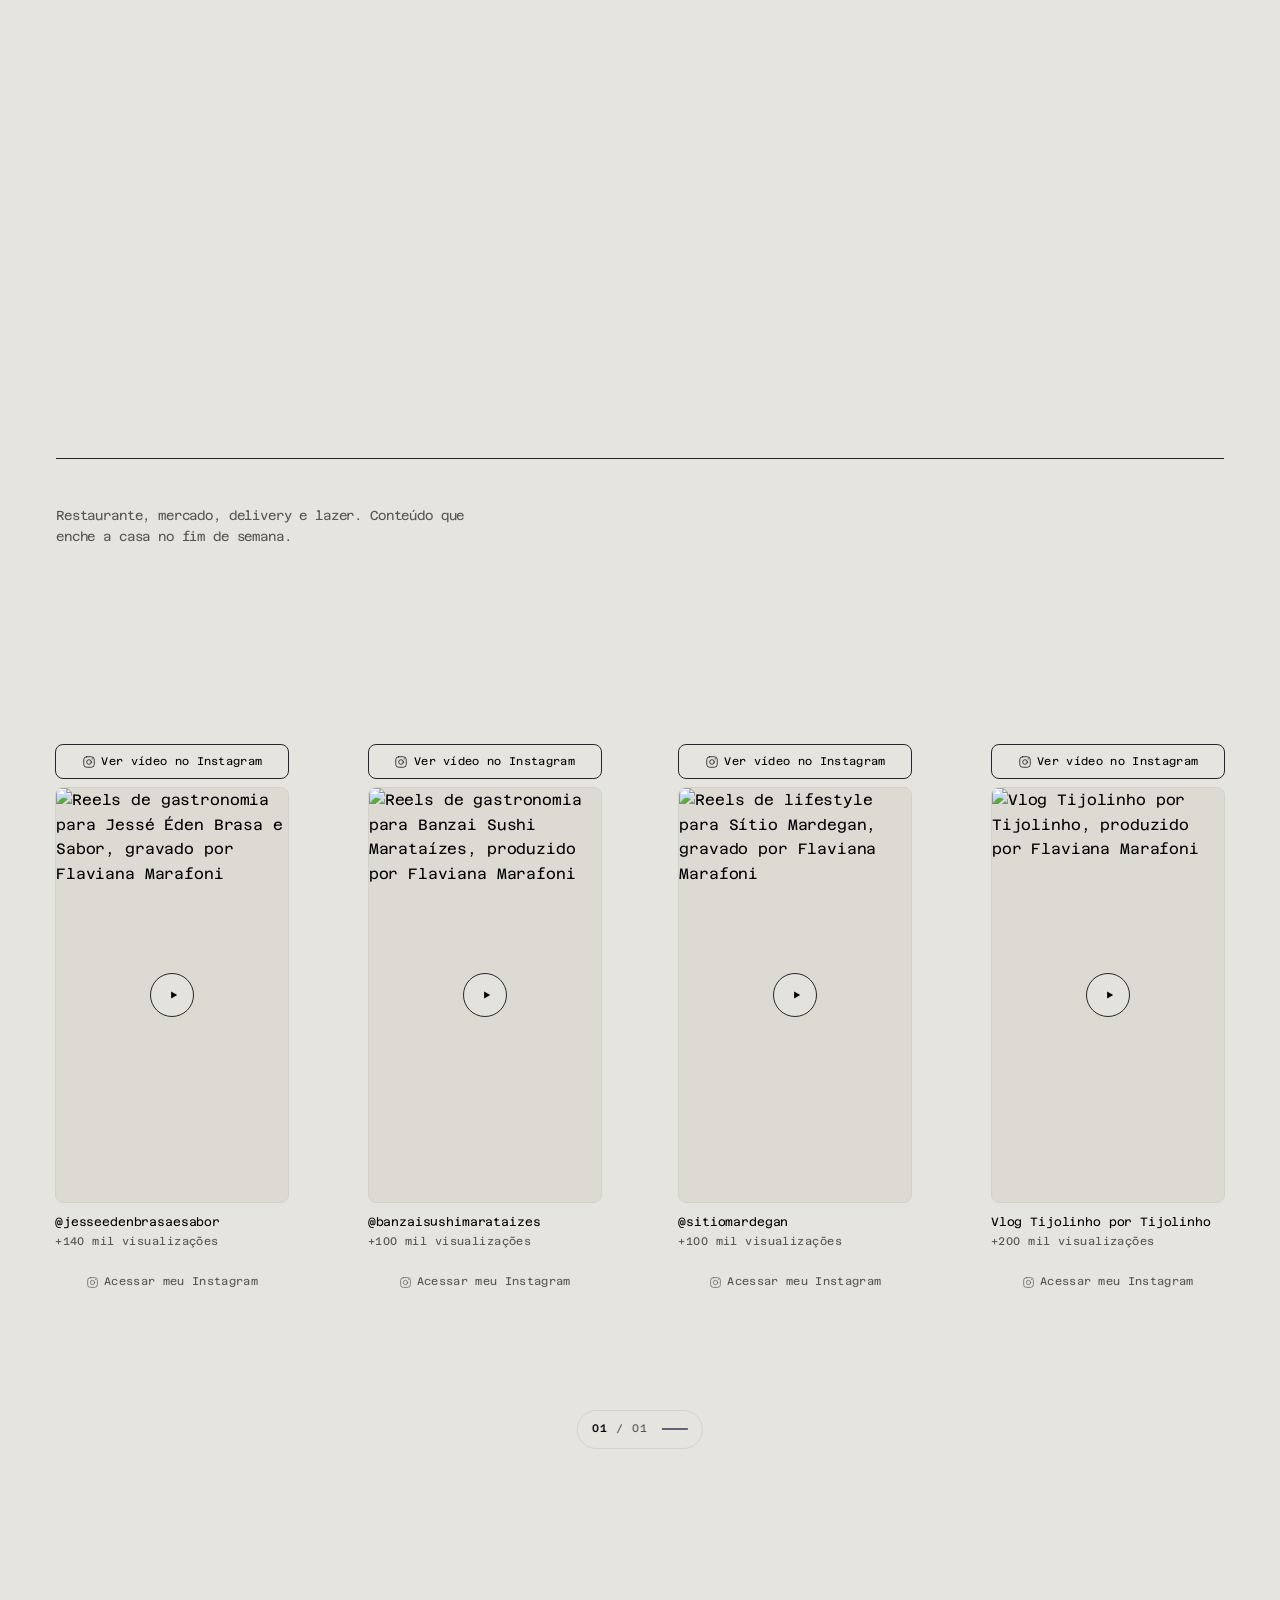
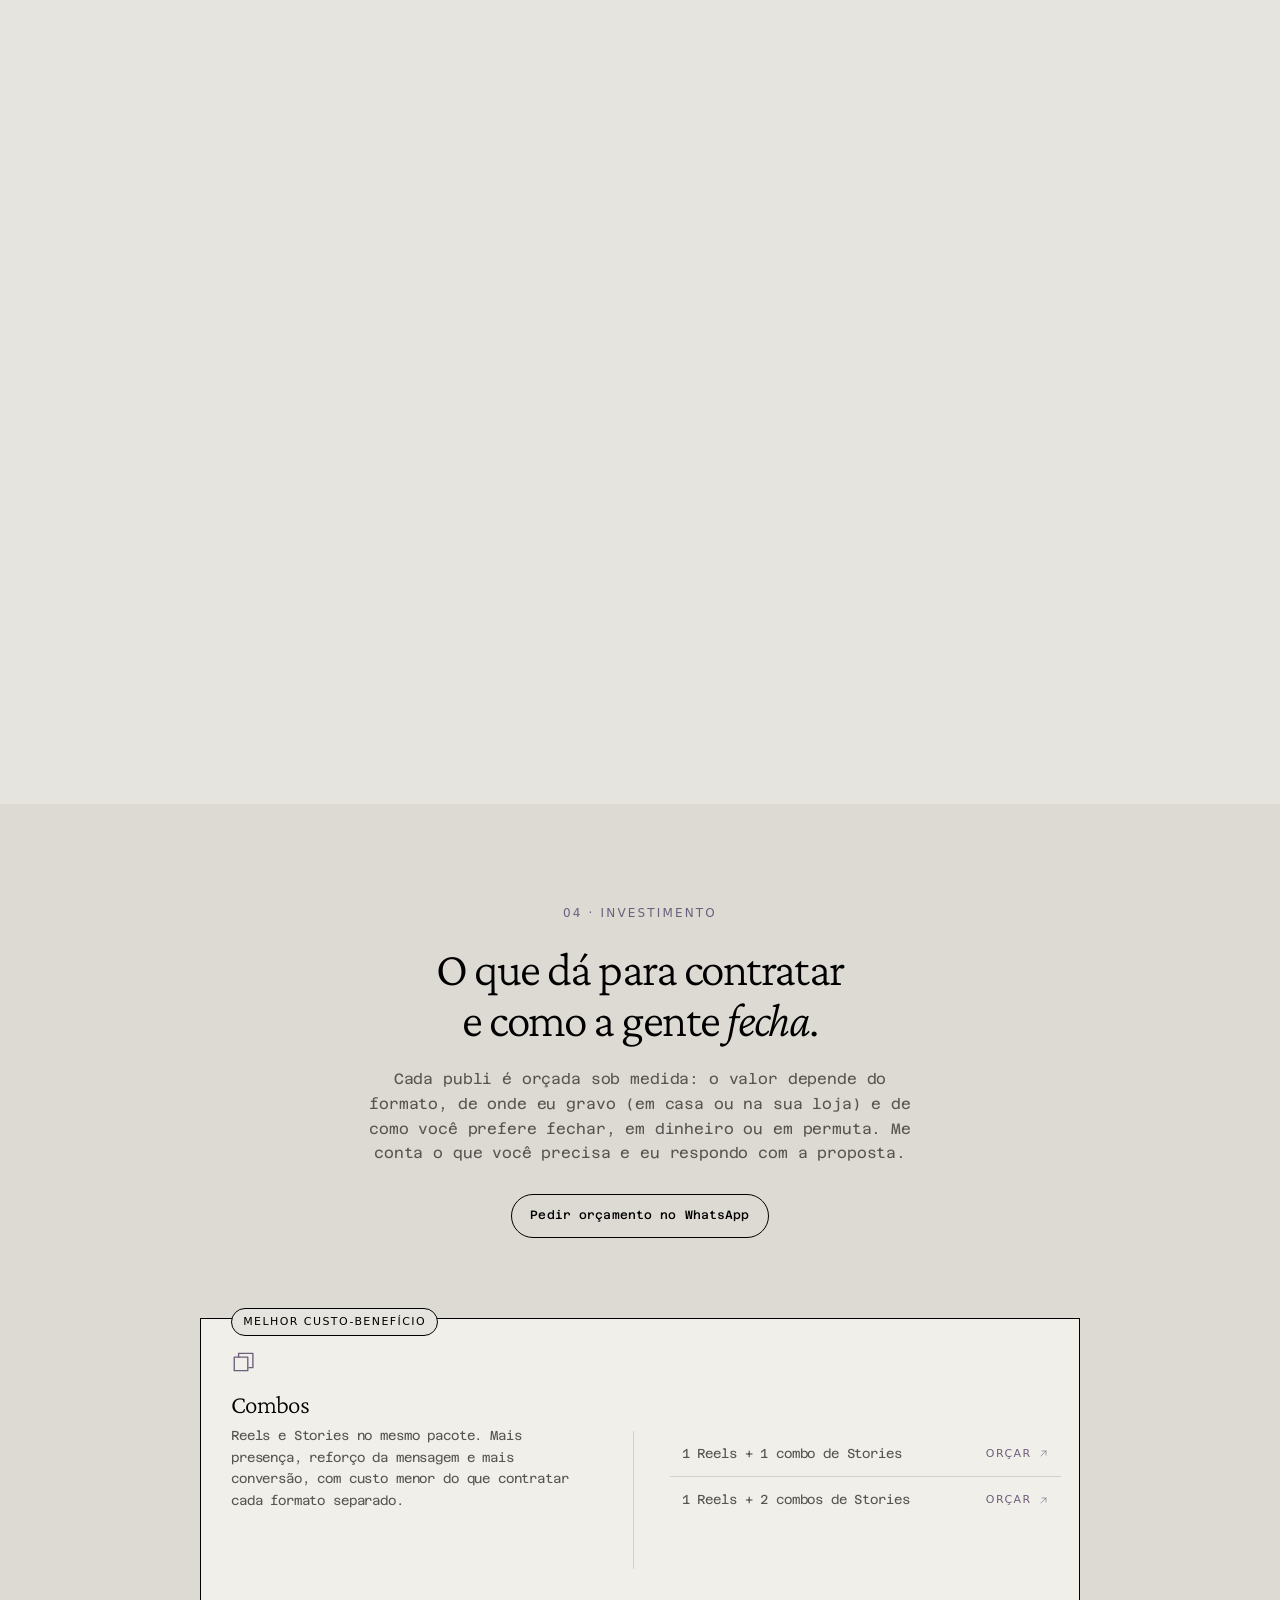
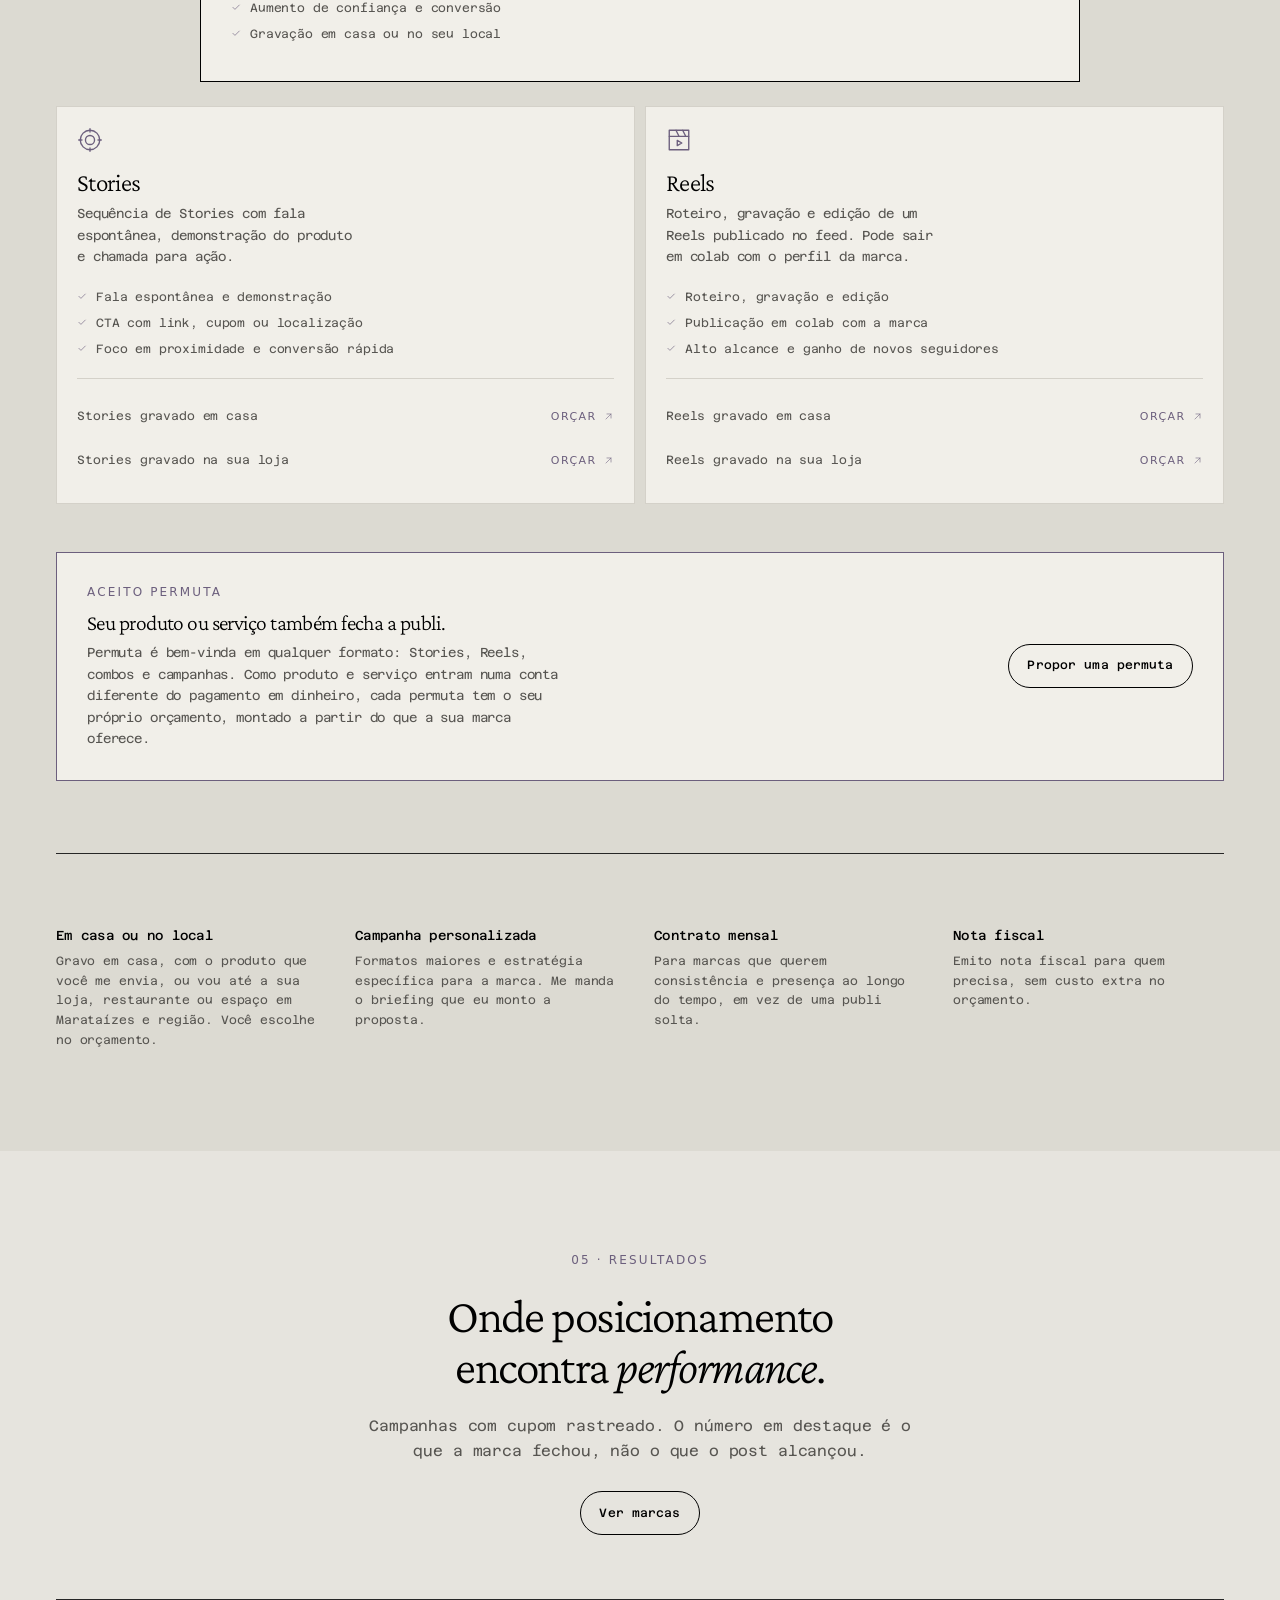
==== commit 614cd374: "Tira os preços do site e troca por pedido de orçamento, com destaque para a permuta • index.html: na" ====
--- a/index.html
+++ b/index.html
@@ -205,7 +205,6 @@
       "foundingDate": "2016",
       "email": "flavianamarafoni@gmail.com",
       "telephone": "+55-28-99941-8357",
-      "priceRange": "R$ 100 – R$ 750",
       "currenciesAccepted": "BRL",
       "paymentAccepted": "Pix, Transferência bancária, Permuta",
       "address": {
@@ -246,40 +245,22 @@
         "itemListElement": [
           {
             "@type": "Offer",
-            "name": "Stories patrocinado, gravado em casa",
-            "description": "Sequência de Stories com fala espontânea, demonstração do produto e chamada para ação com link, cupom ou localização.",
-            "price": "100.00", "priceCurrency": "BRL", "availability": "https://schema.org/InStock",
+            "name": "Stories patrocinado",
+            "description": "Sequência de Stories com fala espontânea, demonstração do produto e chamada para ação com link, cupom ou localização. Gravado em casa ou na loja do cliente. Orçamento sob consulta, permuta aceita.",
+            "availability": "https://schema.org/InStock",
             "itemOffered": { "@type": "Service", "name": "Stories patrocinado no Instagram", "serviceType": "Marketing de influência", "provider": { "@id": "https://flaviana-marafoni.vercel.app/#negocio" } }
           },
           {
             "@type": "Offer",
-            "name": "Stories patrocinado, gravado na sua loja",
-            "description": "Sequência de Stories gravada no ponto de venda do cliente, com deslocamento incluso.",
-            "price": "200.00", "priceCurrency": "BRL", "availability": "https://schema.org/InStock",
-            "itemOffered": { "@type": "Service", "name": "Stories patrocinado no local", "serviceType": "Marketing de influência", "provider": { "@id": "https://flaviana-marafoni.vercel.app/#negocio" } }
-          },
-          {
-            "@type": "Offer",
-            "name": "Reels patrocinado, gravado em casa",
-            "description": "Roteiro, gravação e edição de um Reels publicado no feed, com opção de colab com o perfil da marca.",
-            "price": "300.00", "priceCurrency": "BRL", "availability": "https://schema.org/InStock",
+            "name": "Reels patrocinado",
+            "description": "Roteiro, gravação e edição de um Reels publicado no feed, com opção de colab com o perfil da marca. Gravado em casa ou na loja do cliente. Orçamento sob consulta, permuta aceita.",
+            "availability": "https://schema.org/InStock",
             "itemOffered": { "@type": "Service", "name": "Reels patrocinado no Instagram", "serviceType": "Marketing de influência", "provider": { "@id": "https://flaviana-marafoni.vercel.app/#negocio" } }
           },
           {
             "@type": "Offer",
-            "name": "Reels patrocinado, gravado na sua loja",
-            "description": "Roteiro, gravação no ponto de venda e edição de um Reels publicado no feed.",
-            "price": "500.00", "priceCurrency": "BRL", "availability": "https://schema.org/InStock",
-            "itemOffered": { "@type": "Service", "name": "Reels patrocinado no local", "serviceType": "Marketing de influência", "provider": { "@id": "https://flaviana-marafoni.vercel.app/#negocio" } }
-          },
-          {
-            "@type": "Offer",
             "name": "Combo Reels + Stories",
-            "description": "Reels e Stories no mesmo pacote, de R$ 360 (em casa) a R$ 750 (no local, com 3 combos de Stories). Melhor custo-benefício da tabela.",
-            "priceSpecification": {
-              "@type": "PriceSpecification",
-              "minPrice": "360.00", "maxPrice": "750.00", "priceCurrency": "BRL"
-            },
+            "description": "Reels e Stories no mesmo pacote, com custo menor do que os formatos avulsos. Gravado em casa ou na loja do cliente. Orçamento sob consulta, permuta aceita.",
             "availability": "https://schema.org/InStock",
             "itemOffered": { "@type": "Service", "name": "Combo de Reels e Stories patrocinados", "serviceType": "Marketing de influência", "provider": { "@id": "https://flaviana-marafoni.vercel.app/#negocio" } }
           },
@@ -301,7 +282,7 @@
         {
           "@type": "Question",
           "name": "Quanto custa uma publi com a Flaviana Marafoni?",
-          "acceptedAnswer": { "@type": "Answer", "text": "Os valores são fechados e estão publicados na tabela. Stories custa R$ 100 gravado em casa e R$ 200 gravado na sua loja. Reels custa R$ 300 em casa e R$ 500 no local. Os combos de Reels + Stories vão de R$ 360 a R$ 750 e saem abaixo do avulso. Campanhas personalizadas e contratos mensais são orçados sob briefing." }
+          "acceptedAnswer": { "@type": "Answer", "text": "Cada publi é orçada sob medida. O valor depende do formato (Stories, Reels, combo ou campanha), de onde eu gravo (em casa ou na sua loja) e de como você prefere fechar, em dinheiro ou em permuta. Os combos de Reels + Stories saem com custo menor do que os formatos avulsos. Me chama no WhatsApp com o que você precisa que eu mando a proposta." }
         },
         {
           "@type": "Question",
@@ -316,12 +297,12 @@
         {
           "@type": "Question",
           "name": "Você aceita permuta?",
-          "acceptedAnswer": { "@type": "Answer", "text": "Aceito. Os valores podem ser convertidos em produtos ou serviços, de acordo com a proposta. Me manda o que você tem em mente que a gente ajusta." }
+          "acceptedAnswer": { "@type": "Answer", "text": "Aceito, em qualquer formato: Stories, Reels, combos e campanhas. Como produto e serviço entram numa conta diferente do pagamento em dinheiro, cada permuta tem o seu próprio orçamento, montado a partir do que a sua marca oferece. Me manda o que você tem em mente que eu monto a proposta." }
         },
         {
           "@type": "Question",
           "name": "Você grava na minha loja?",
-          "acceptedAnswer": { "@type": "Answer", "text": "Gravo. A diferença de valor entre “em casa” e “no local” cobre o deslocamento e o tempo maior de produção: Story sai R$ 200 e Reels R$ 500 quando eu vou até você. Atendo Marataízes e a região do litoral sul do Espírito Santo." }
+          "acceptedAnswer": { "@type": "Answer", "text": "Gravo. Você escolhe: eu gravo em casa, com o produto que você me envia, ou vou até a sua loja, restaurante ou espaço. Gravar no local envolve deslocamento e mais tempo de produção, e isso entra no orçamento. Atendo Marataízes e a região do litoral sul do Espírito Santo." }
         },
         {
           "@type": "Question",
@@ -571,6 +552,10 @@
       <li class="rail__item" data-nivel="2">
         <a class="rail__link" href="#preco-reels"><i class="rail__traco" aria-hidden="true"></i>
           <span class="rail__rotulo">Reels avulsos</span></a>
+      </li>
+      <li class="rail__item" data-nivel="2">
+        <a class="rail__link" href="#preco-permuta"><i class="rail__traco" aria-hidden="true"></i>
+          <span class="rail__rotulo">Permuta</span></a>
       </li>
       <li class="rail__item" data-nivel="2">
         <a class="rail__link" href="#preco-outros"><i class="rail__traco" aria-hidden="true"></i>
@@ -1604,12 +1589,13 @@
       <div class="container">
         <div class="section__head">
           <p class="kicker">04 · Investimento</p>
-          <h2>O que dá para contratar e <em>quanto</em> custa.</h2>
-          <p class="section__lede">Preço fechado, sem reunião para descobrir o valor. Gravação em casa custa menos que
-            gravação na sua loja porque envolve deslocamento e mais tempo de produção.</p>
+          <h2>O que dá para contratar e como a gente <em>fecha</em>.</h2>
+          <p class="section__lede">Cada publi é orçada sob medida: o valor depende do formato, de onde eu gravo (em casa
+            ou na sua loja) e de como você prefere fechar, em dinheiro ou em permuta. Me conta o que você precisa e eu
+            respondo com a proposta.</p>
           <a class="btn btn--sm"
             href="https://wa.me/5528999418357?text=Oi%20Flaviana%2C%20vi%20seu%20portf%C3%B3lio%20e%20quero%20um%20or%C3%A7amento"
-            target="_blank" rel="noopener">Falar no WhatsApp</a>
+            target="_blank" rel="noopener">Pedir orçamento no WhatsApp</a>
         </div>
 
         <div class="cards">
@@ -1620,8 +1606,8 @@
               <use href="#i-combo" />
             </svg>
             <h3 class="rail-alvo" id="preco-combos">Combos</h3>
-            <p>Reels e Stories no mesmo pacote. Mais presença, reforço da mensagem e mais conversão, com preço abaixo do
-              avulso.</p>
+            <p>Reels e Stories no mesmo pacote. Mais presença, reforço da mensagem e mais conversão, com custo menor do
+              que contratar cada formato separado.</p>
             <ul class="ticks">
               <li><svg class="ico" aria-hidden="true">
                   <use href="#i-check" />
@@ -1632,29 +1618,27 @@
               <li><svg class="ico" aria-hidden="true">
                   <use href="#i-check" />
                 </svg>Aumento de confiança e conversão</li>
+              <li><svg class="ico" aria-hidden="true">
+                  <use href="#i-check" />
+                </svg>Gravação em casa ou no seu local</li>
             </ul>
-            <dl class="pricelist">
-              <div>
-                <dt>1 Reels + 1 combo de Stories (em casa)</dt>
-                <dd>R$ 360</dd>
-              </div>
-              <div>
-                <dt>1 Reels + 1 combo de Stories (no local)</dt>
-                <dd>R$ 450</dd>
-              </div>
-              <div>
-                <dt>1 Reels + 3 combos de Stories (em casa)</dt>
-                <dd>R$ 520</dd>
-              </div>
-              <div>
-                <dt>1 Reels + 2 combos de Stories (no local)</dt>
-                <dd>R$ 650</dd>
-              </div>
-              <div>
-                <dt>1 Reels + 3 combos de Stories (no local)</dt>
-                <dd>R$ 750</dd>
-              </div>
-            </dl>
+            <ul class="orcar">
+              <li><a href="https://wa.me/5528999418357?text=Oi%20Flaviana%2C%20vi%20seu%20portf%C3%B3lio%20e%20quero%20um%20or%C3%A7amento%20de%201%20Reels%20%2B%201%20combo%20de%20Stories"
+                  target="_blank" rel="noopener"><span>1 Reels + 1 combo de Stories</span><span
+                    class="orcar__acao">Orçar<svg class="ico" aria-hidden="true">
+                      <use href="#i-arrow" />
+                    </svg></span></a></li>
+              <li><a href="https://wa.me/5528999418357?text=Oi%20Flaviana%2C%20vi%20seu%20portf%C3%B3lio%20e%20quero%20um%20or%C3%A7amento%20de%201%20Reels%20%2B%202%20combos%20de%20Stories"
+                  target="_blank" rel="noopener"><span>1 Reels + 2 combos de Stories</span><span
+                    class="orcar__acao">Orçar<svg class="ico" aria-hidden="true">
+                      <use href="#i-arrow" />
+                    </svg></span></a></li>
+              <li><a href="https://wa.me/5528999418357?text=Oi%20Flaviana%2C%20vi%20seu%20portf%C3%B3lio%20e%20quero%20um%20or%C3%A7amento%20de%201%20Reels%20%2B%203%20combos%20de%20Stories"
+                  target="_blank" rel="noopener"><span>1 Reels + 3 combos de Stories</span><span
+                    class="orcar__acao">Orçar<svg class="ico" aria-hidden="true">
+                      <use href="#i-arrow" />
+                    </svg></span></a></li>
+            </ul>
           </article>
 
           <article class="card" data-aba="Stories">
@@ -1674,16 +1658,18 @@
                   <use href="#i-check" />
                 </svg>Foco em proximidade e conversão rápida</li>
             </ul>
-            <dl class="pricelist">
-              <div>
-                <dt>Em casa</dt>
-                <dd>R$ 100</dd>
-              </div>
-              <div>
-                <dt>Na sua loja</dt>
-                <dd>R$ 200</dd>
-              </div>
-            </dl>
+            <ul class="orcar">
+              <li><a href="https://wa.me/5528999418357?text=Oi%20Flaviana%2C%20vi%20seu%20portf%C3%B3lio%20e%20quero%20um%20or%C3%A7amento%20de%20Stories%20gravado%20em%20casa"
+                  target="_blank" rel="noopener"><span>Stories gravado em casa</span><span
+                    class="orcar__acao">Orçar<svg class="ico" aria-hidden="true">
+                      <use href="#i-arrow" />
+                    </svg></span></a></li>
+              <li><a href="https://wa.me/5528999418357?text=Oi%20Flaviana%2C%20vi%20seu%20portf%C3%B3lio%20e%20quero%20um%20or%C3%A7amento%20de%20Stories%20gravado%20na%20minha%20loja"
+                  target="_blank" rel="noopener"><span>Stories gravado na sua loja</span><span
+                    class="orcar__acao">Orçar<svg class="ico" aria-hidden="true">
+                      <use href="#i-arrow" />
+                    </svg></span></a></li>
+            </ul>
           </article>
 
           <article class="card" data-aba="Reels">
@@ -1703,30 +1689,46 @@
                   <use href="#i-check" />
                 </svg>Alto alcance e ganho de novos seguidores</li>
             </ul>
-            <dl class="pricelist">
-              <div>
-                <dt>Em casa</dt>
-                <dd>R$ 300</dd>
-              </div>
-              <div>
-                <dt>Na sua loja</dt>
-                <dd>R$ 500</dd>
-              </div>
-            </dl>
+            <ul class="orcar">
+              <li><a href="https://wa.me/5528999418357?text=Oi%20Flaviana%2C%20vi%20seu%20portf%C3%B3lio%20e%20quero%20um%20or%C3%A7amento%20de%20Reels%20gravado%20em%20casa"
+                  target="_blank" rel="noopener"><span>Reels gravado em casa</span><span
+                    class="orcar__acao">Orçar<svg class="ico" aria-hidden="true">
+                      <use href="#i-arrow" />
+                    </svg></span></a></li>
+              <li><a href="https://wa.me/5528999418357?text=Oi%20Flaviana%2C%20vi%20seu%20portf%C3%B3lio%20e%20quero%20um%20or%C3%A7amento%20de%20Reels%20gravado%20na%20minha%20loja"
+                  target="_blank" rel="noopener"><span>Reels gravado na sua loja</span><span
+                    class="orcar__acao">Orçar<svg class="ico" aria-hidden="true">
+                      <use href="#i-arrow" />
+                    </svg></span></a></li>
+            </ul>
           </article>
 
+        </div>
+
+        <div class="permuta">
+          <div>
+            <p class="kicker">Aceito permuta</p>
+            <h3 class="rail-alvo" id="preco-permuta">Seu produto ou serviço também fecha a publi.</h3>
+            <p>Permuta é bem-vinda em qualquer formato: Stories, Reels, combos e campanhas. Como produto e serviço entram
+              numa conta diferente do pagamento em dinheiro, cada permuta tem o seu próprio orçamento, montado a partir
+              do que a sua marca oferece.</p>
+          </div>
+          <a class="btn btn--sm"
+            href="https://wa.me/5528999418357?text=Oi%20Flaviana%2C%20vi%20seu%20portf%C3%B3lio%20e%20quero%20propor%20uma%20permuta"
+            target="_blank" rel="noopener">Propor uma permuta</a>
         </div>
 
         <div class="extras">
           <h3 class="rail-alvo" id="preco-outros">Outras opções</h3>
           <div class="extras__grid" data-trilho data-trilho-rotulo="Outras opções">
             <div>
+              <h4>Em casa ou no local</h4>
+              <p>Gravo em casa, com o produto que você me envia, ou vou até a sua loja, restaurante ou espaço em
+                Marataízes e região. Você escolhe no orçamento.</p>
+            </div>
+            <div>
               <h4>Campanha personalizada</h4>
               <p>Formatos maiores e estratégia específica para a marca. Me manda o briefing que eu monto a proposta.</p>
-            </div>
-            <div>
-              <h4>Permuta</h4>
-              <p>Aceito. Os valores podem ser convertidos em produtos ou serviços, de acordo com a proposta.</p>
             </div>
             <div>
               <h4>Contrato mensal</h4>
@@ -2111,9 +2113,10 @@
           <summary>Quanto custa uma publi com a Flaviana Marafoni?<svg class="ico ico--toggle" aria-hidden="true">
               <use href="#i-plus" />
             </svg></summary>
-          <p>Os valores são fechados e estão publicados na tabela. Stories custa R$ 100 gravado em casa e R$ 200 gravado
-            na sua loja. Reels custa R$ 300 em casa e R$ 500 no local. Os combos de Reels + Stories vão de R$ 360 a R$
-            750 e saem abaixo do avulso. Campanhas personalizadas e contratos mensais são orçados sob briefing.</p>
+          <p>Cada publi é orçada sob medida. O valor depende do formato (Stories, Reels, combo ou campanha), de onde
+            eu gravo (em casa ou na sua loja) e de como você prefere fechar, em dinheiro ou em permuta. Os combos de
+            Reels + Stories saem com custo menor do que os formatos avulsos. Me chama no WhatsApp com o que você precisa
+            que eu mando a proposta.</p>
         </details>
 
         <details data-duvida="atendimento">
@@ -2147,17 +2150,18 @@
           <summary>Você aceita permuta?<svg class="ico ico--toggle" aria-hidden="true">
               <use href="#i-plus" />
             </svg></summary>
-          <p>Aceito. Os valores podem ser convertidos em produtos ou serviços, de acordo com a proposta. Me manda o que
-            você tem em mente que a gente ajusta.</p>
+          <p>Aceito, em qualquer formato: Stories, Reels, combos e campanhas. Como produto e serviço entram numa conta
+            diferente do pagamento em dinheiro, cada permuta tem o seu próprio orçamento, montado a partir do que a sua
+            marca oferece. Me manda o que você tem em mente que eu monto a proposta.</p>
         </details>
 
         <details data-duvida="atendimento">
           <summary>Você grava na minha loja?<svg class="ico ico--toggle" aria-hidden="true">
               <use href="#i-plus" />
             </svg></summary>
-          <p>Gravo. A diferença de valor entre &ldquo;em casa&rdquo; e &ldquo;no local&rdquo; cobre o deslocamento e o
-            tempo maior de produção: Story sai R$ 200 e Reels R$ 500 quando eu vou até você. Atendo Marataízes e a
-            região do litoral sul do Espírito Santo.</p>
+          <p>Gravo. Você escolhe: eu gravo em casa, com o produto que você me envia, ou vou até a sua loja, restaurante
+            ou espaço. Gravar no local envolve deslocamento e mais tempo de produção, e isso entra no orçamento. Atendo
+            Marataízes e a região do litoral sul do Espírito Santo.</p>
         </details>
 
         <details data-duvida="precos">
--- a/styles/styles.css
+++ b/styles/styles.css
@@ -1516,53 +1516,54 @@
   height: 0.85em;
 }
 
-.pricelist {
+/* Cada linha é um pedido de orçamento: o link abre o WhatsApp com o formato já escrito. */
+.orcar {
+  list-style: none;
   margin: 0;
-  padding-top: 1rem;
+  padding: 1rem 0 0;
   border-top: 1px solid var(--rule);
 }
 /* Mesma logica do .datalist: a linha sangra ate a borda do card. */
-.pricelist > div {
+.orcar a {
   position: relative;
   display: flex;
   justify-content: space-between;
-  align-items: baseline;
+  align-items: center;
   gap: 1rem;
+  min-height: 44px;
   padding: 0.45rem 20px;
   margin-inline: -20px;
-  transition: background-color var(--dur-2) var(--ease);
-}
-.pricelist dt {
   color: var(--muted);
   font-size: 0.75rem;
   line-height: 1.4;
-  transition: color var(--dur-2) var(--ease);
-}
-.pricelist dd {
-  margin: 0;
-  font-family: var(--font-display);
-  font-weight: 300;
-  font-size: 1.35rem;
-  letter-spacing: -0.03em;
-  white-space: nowrap;
+  text-decoration: none;
   transition:
-    color var(--dur-2) var(--ease),
-    transform var(--dur-2) var(--ease-out);
-}
-@media (hover: hover) {
-  .pricelist > div:hover {
-    background: var(--alt);
-  }
-  .pricelist > div:hover dt {
-    color: var(--ink);
-  }
-  .pricelist > div:hover dd {
-    color: var(--mauve);
-    transform: translateX(-3px);
-  }
-}
-
-/* Card em destaque: texto à esquerda, preços à direita */
+    background-color var(--dur-2) var(--ease),
+    color var(--dur-2) var(--ease);
+}
+.orcar__acao {
+  display: inline-flex;
+  align-items: center;
+  gap: 0.4rem;
+  flex: none;
+  font-family: var(--font-ui);
+  font-size: 0.6875rem;
+  text-transform: uppercase;
+  letter-spacing: 0.13em;
+  color: var(--mauve);
+  transition: transform var(--dur-2) var(--ease-out);
+}
+.orcar a:hover,
+.orcar a:focus-visible {
+  background: var(--alt);
+  color: var(--ink);
+}
+.orcar a:hover .orcar__acao,
+.orcar a:focus-visible .orcar__acao {
+  transform: translateX(-3px);
+}
+
+/* Card em destaque: texto à esquerda, pedidos de orçamento à direita */
 @media (min-width: 860px) {
   .card--featured {
     width: min(100%, 880px);
@@ -1593,28 +1594,52 @@
   .card--featured > .ticks {
     margin-bottom: 0;
   }
-  .card--featured > .pricelist {
+  .card--featured > .orcar {
     grid-column: 2;
     grid-row: 1 / -1;
-    align-self: start;
+    align-self: center;
     border-top: 0;
     padding-top: 0;
     border-left: 1px solid var(--rule);
     padding-left: clamp(2rem, 4vw, 3rem);
   }
-  .card--featured .pricelist > div {
-    padding: 0.6rem 0.75rem;
+  .card--featured .orcar a {
+    padding: 0.85rem 0.75rem;
     margin-inline: -0.75rem;
-  }
-  .card--featured .pricelist > div + div {
+    font-size: 0.8125rem;
+  }
+  .card--featured .orcar li + li a {
     border-top: 1px solid var(--rule);
   }
-  .card--featured .pricelist dt {
-    font-size: 0.8125rem;
-  }
-  .card--featured .pricelist dd {
-    font-size: 1.5rem;
-  }
+}
+
+/* Permuta em destaque, entre os formatos e as outras opções */
+.permuta {
+  display: flex;
+  flex-wrap: wrap;
+  align-items: center;
+  justify-content: space-between;
+  gap: 1.25rem 2.5rem;
+  margin-top: clamp(2rem, 4vw, 3rem);
+  padding: clamp(20px, 2.4vw, 30px);
+  background: var(--surface);
+  border: 1px solid var(--mauve);
+}
+.permuta .kicker {
+  margin-bottom: 0.6rem;
+}
+.permuta h3 {
+  font-size: 1.35rem;
+  margin-bottom: 0.5rem;
+}
+.permuta p:not(.kicker) {
+  color: var(--muted);
+  font-size: 0.8125rem;
+  max-width: 60ch;
+  margin: 0;
+}
+.permuta .btn {
+  flex: none;
 }
 
 .extras {
